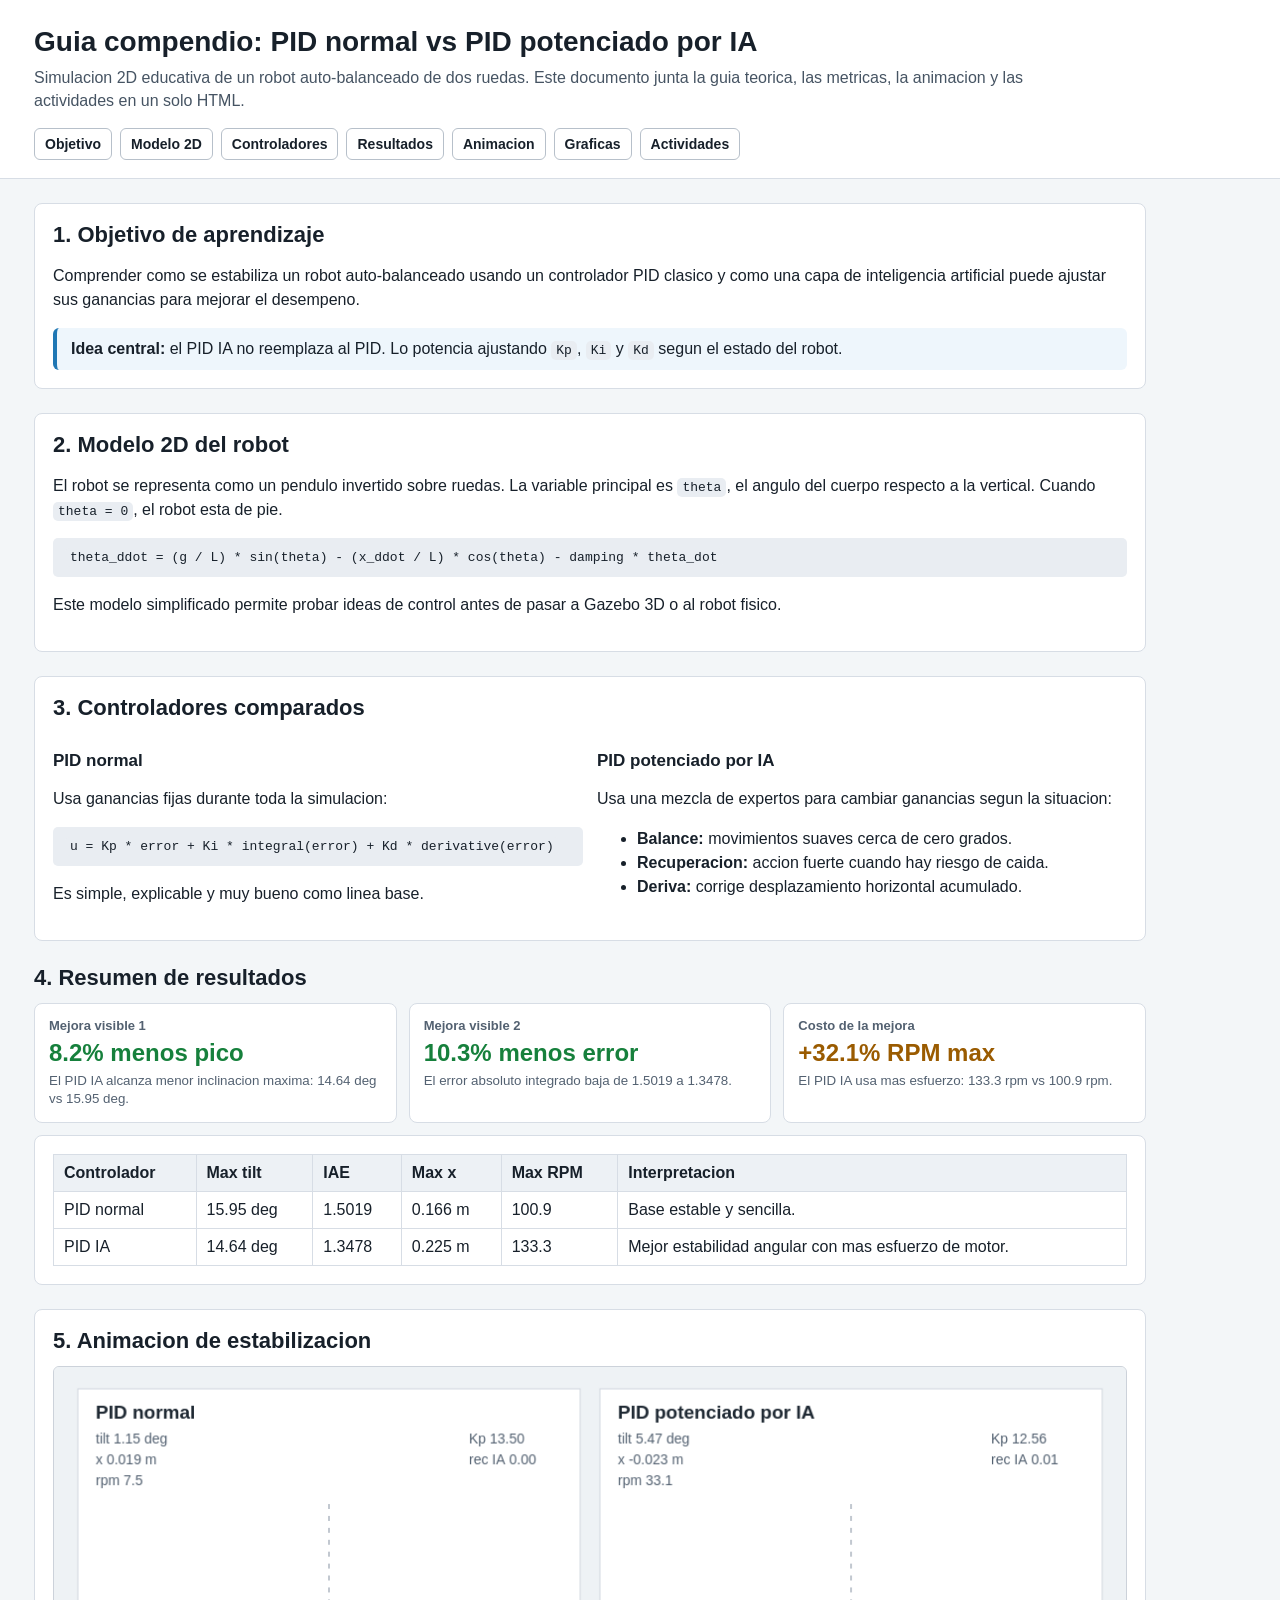
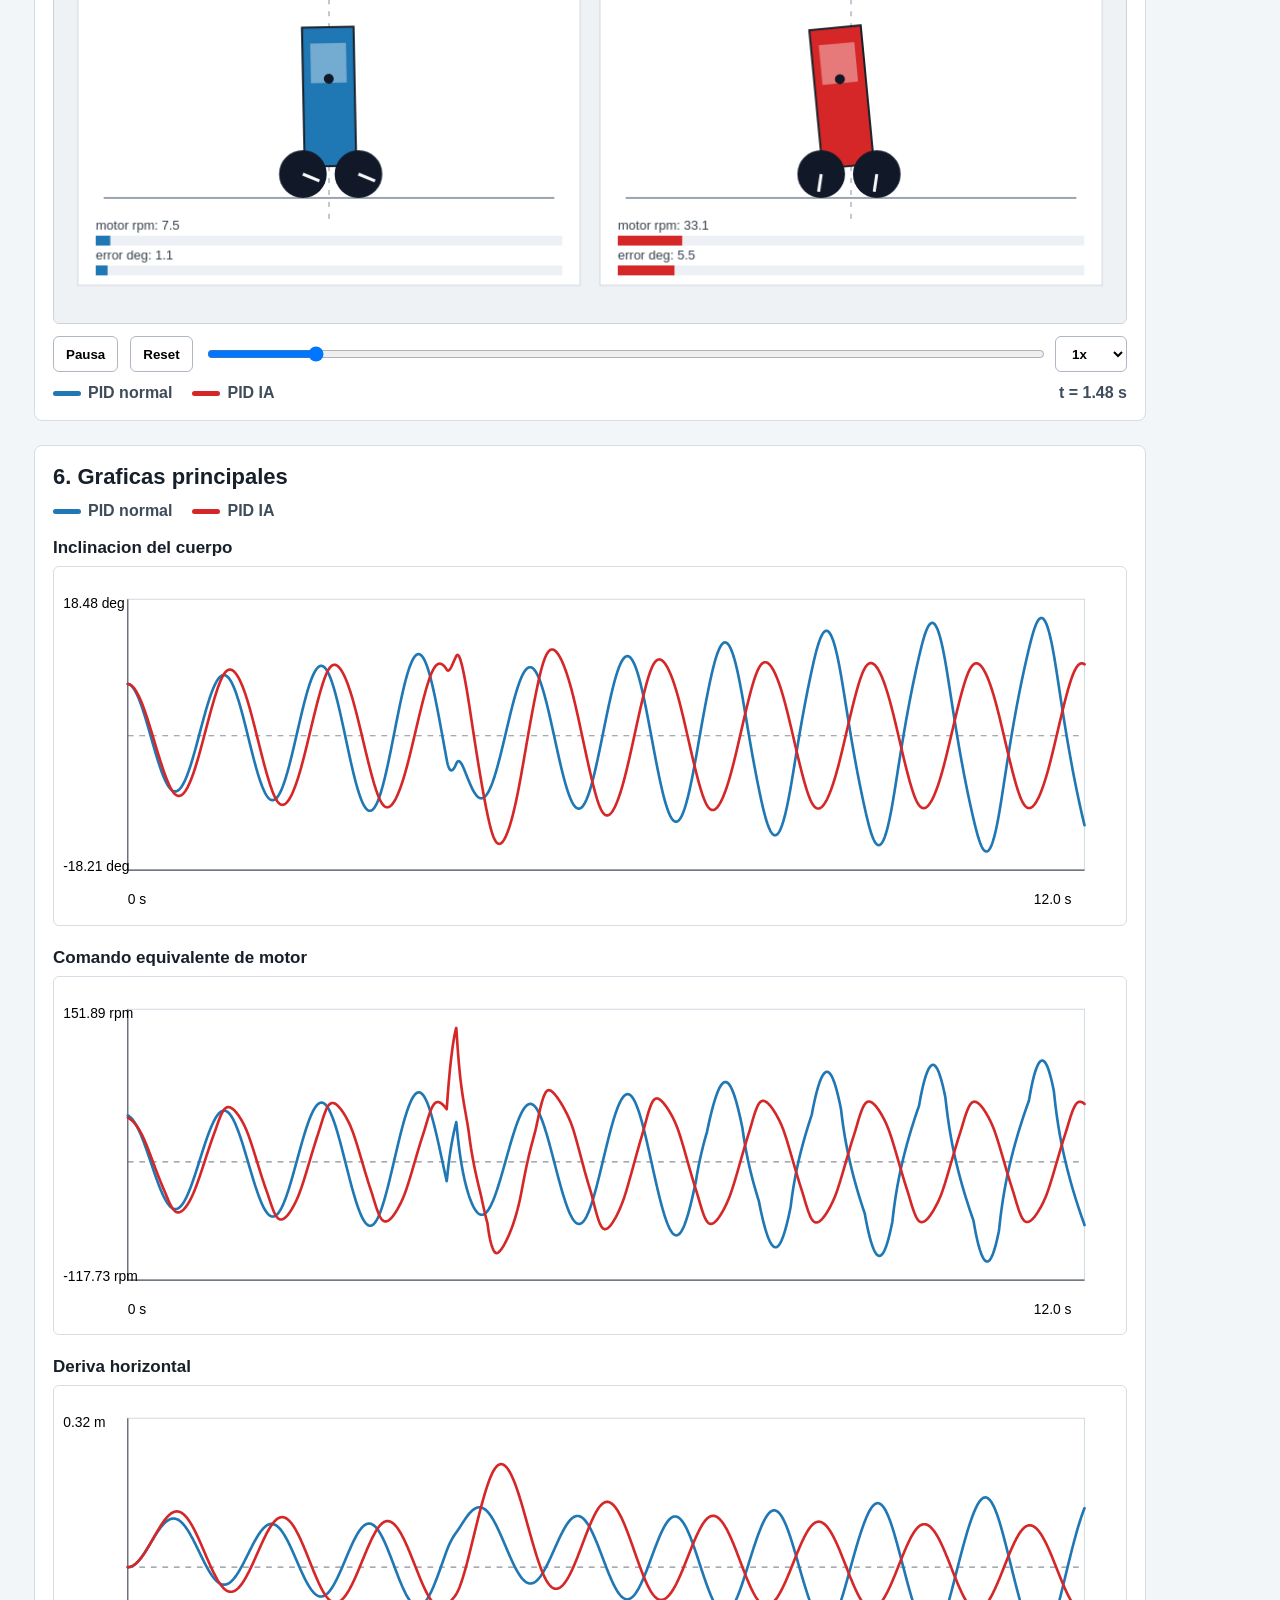
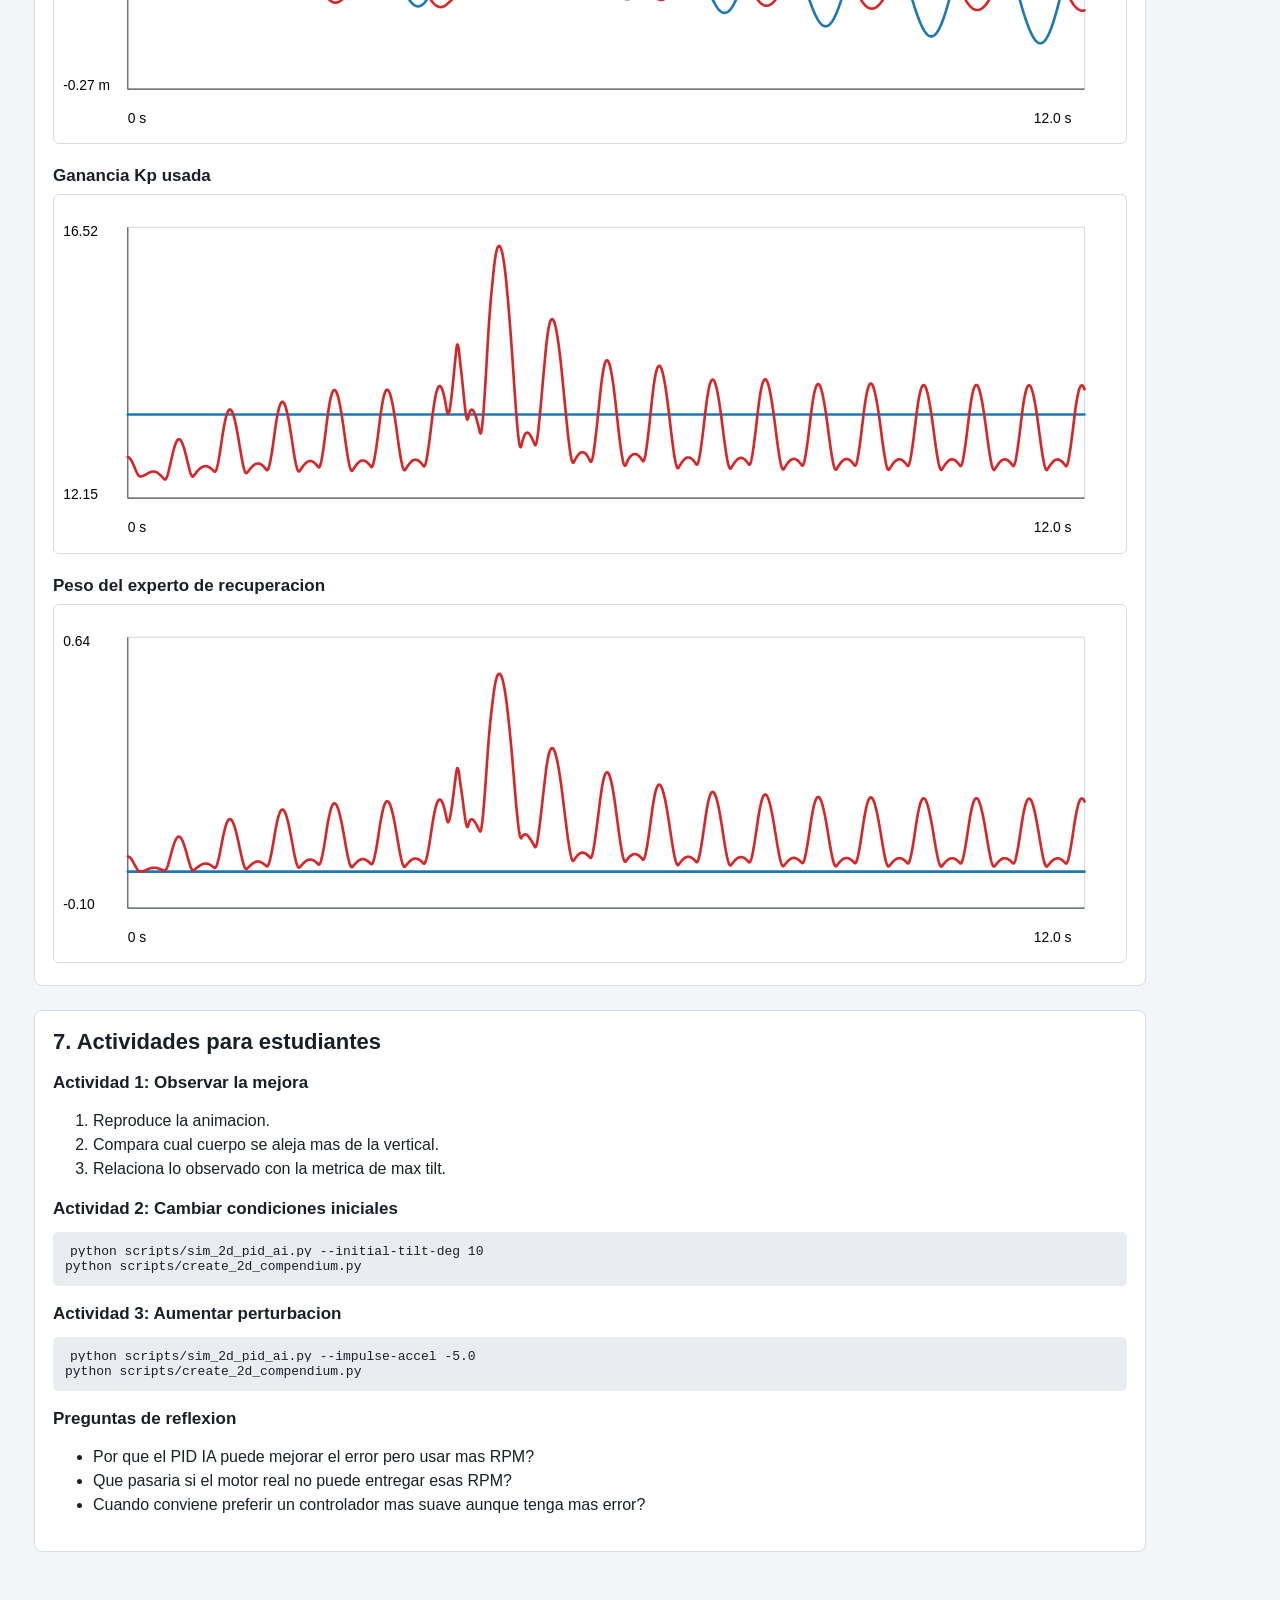
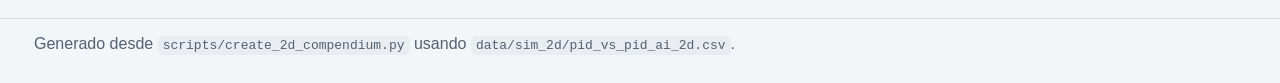
==== docs/guia_compendio_pid_ia_2d.html @ 60faf132 "Publish interactive materials through GitHub Pages" ====
<!doctype html>
<html lang="es">
<head>
  <meta charset="utf-8" />
  <meta name="viewport" content="width=device-width, initial-scale=1" />
  <title>Guia compendio PID vs PID IA - Robot auto-balanceado</title>
  <style>
:root { font-family: Arial, Helvetica, sans-serif; color-scheme: light; }
* { box-sizing: border-box; }
body { margin: 0; background: #f3f6f8; color: #17202a; }
header { background: #ffffff; border-bottom: 1px solid #d7dde5; padding: 26px 34px 18px; position: sticky; top: 0; z-index: 10; }
h1 { margin: 0 0 8px; font-size: 28px; letter-spacing: 0; }
header p { margin: 0; color: #465463; max-width: 1040px; line-height: 1.45; }
nav { display: flex; flex-wrap: wrap; gap: 8px; margin-top: 16px; }
nav a { color: #17202a; text-decoration: none; border: 1px solid #b7c0ca; background: #fff; padding: 7px 10px; border-radius: 6px; font-weight: 700; font-size: 14px; }
nav a:hover { background: #edf1f5; }
main { padding: 24px 34px 42px; max-width: 1180px; }
section { margin: 0 0 24px; }
.panel { background: #fff; border: 1px solid #d7dde5; border-radius: 8px; padding: 18px; }
h2 { margin: 0 0 12px; font-size: 22px; }
h3 { margin: 18px 0 8px; font-size: 17px; }
p, li { line-height: 1.5; }
.grid { display: grid; grid-template-columns: repeat(auto-fit, minmax(230px, 1fr)); gap: 12px; }
.metric { background: #fff; border: 1px solid #d7dde5; border-radius: 8px; padding: 14px; }
.metric strong { color: #536171; display: block; font-size: 13px; margin-bottom: 6px; }
.metric b { font-size: 24px; display: block; }
.metric small { color: #536171; display: block; margin-top: 5px; line-height: 1.35; }
.good b { color: #16803c; }
.tradeoff b { color: #9a5b00; }
canvas { width: 100%; height: auto; display: block; background: #eef2f5; border: 1px solid #ccd2da; border-radius: 6px; }
.controls { display: grid; grid-template-columns: auto auto minmax(220px, 1fr) auto; gap: 12px; align-items: center; margin-top: 12px; }
button, select { height: 36px; border: 1px solid #aeb7c2; background: #fff; border-radius: 6px; padding: 0 12px; font-weight: 700; cursor: pointer; }
button:hover, select:hover { background: #f0f3f6; }
input[type=range] { width: 100%; }
.legend { display: flex; gap: 20px; flex-wrap: wrap; margin: 12px 0 0; color: #3f4c5a; }
.legend span { display: inline-flex; align-items: center; gap: 7px; font-weight: 700; }
.swatch { width: 28px; height: 5px; border-radius: 3px; display: inline-block; }
.blue { background: #1f77b4; }
.red { background: #d62728; }
.readout { font-variant-numeric: tabular-nums; font-weight: 700; margin-left: auto; }
.table-wrap { overflow-x: auto; }
table { border-collapse: collapse; width: 100%; min-width: 680px; }
th, td { border: 1px solid #d7dde5; padding: 9px 10px; text-align: left; }
th { background: #edf1f5; }
code, pre { background: #e9edf2; border-radius: 5px; }
code { padding: 2px 5px; }
pre { padding: 12px; overflow-x: auto; }
.callout { border-left: 4px solid #1f77b4; background: #eef6fc; padding: 12px 14px; border-radius: 6px; }
.two-col { display: grid; grid-template-columns: repeat(auto-fit, minmax(280px, 1fr)); gap: 14px; }
.chart { margin-top: 12px; }
svg { width: 100%; height: auto; background: #fff; border: 1px solid #d7dde5; border-radius: 6px; }
footer { color: #536171; border-top: 1px solid #d7dde5; padding: 16px 34px 30px; }
</style>
</head>
<body>
<header>
  <h1>Guia compendio: PID normal vs PID potenciado por IA</h1>
  <p>Simulacion 2D educativa de un robot auto-balanceado de dos ruedas. Este documento junta la guia teorica, las metricas, la animacion y las actividades en un solo HTML.</p>
  <nav>
    <a href="#objetivo">Objetivo</a>
    <a href="#modelo">Modelo 2D</a>
    <a href="#control">Controladores</a>
    <a href="#resultados">Resultados</a>
    <a href="#animacion">Animacion</a>
    <a href="#graficas">Graficas</a>
    <a href="#actividades">Actividades</a>
  </nav>
</header>
<main>
  <section id="objetivo" class="panel">
    <h2>1. Objetivo de aprendizaje</h2>
    <p>Comprender como se estabiliza un robot auto-balanceado usando un controlador PID clasico y como una capa de inteligencia artificial puede ajustar sus ganancias para mejorar el desempeno.</p>
    <div class="callout"><strong>Idea central:</strong> el PID IA no reemplaza al PID. Lo potencia ajustando <code>Kp</code>, <code>Ki</code> y <code>Kd</code> segun el estado del robot.</div>
  </section>

  <section id="modelo" class="panel">
    <h2>2. Modelo 2D del robot</h2>
    <p>El robot se representa como un pendulo invertido sobre ruedas. La variable principal es <code>theta</code>, el angulo del cuerpo respecto a la vertical. Cuando <code>theta = 0</code>, el robot esta de pie.</p>
    <pre><code>theta_ddot = (g / L) * sin(theta) - (x_ddot / L) * cos(theta) - damping * theta_dot</code></pre>
    <p>Este modelo simplificado permite probar ideas de control antes de pasar a Gazebo 3D o al robot fisico.</p>
  </section>

  <section id="control" class="panel">
    <h2>3. Controladores comparados</h2>
    <div class="two-col">
      <article>
        <h3>PID normal</h3>
        <p>Usa ganancias fijas durante toda la simulacion:</p>
        <pre><code>u = Kp * error + Ki * integral(error) + Kd * derivative(error)</code></pre>
        <p>Es simple, explicable y muy bueno como linea base.</p>
      </article>
      <article>
        <h3>PID potenciado por IA</h3>
        <p>Usa una mezcla de expertos para cambiar ganancias segun la situacion:</p>
        <ul>
          <li><strong>Balance:</strong> movimientos suaves cerca de cero grados.</li>
          <li><strong>Recuperacion:</strong> accion fuerte cuando hay riesgo de caida.</li>
          <li><strong>Deriva:</strong> corrige desplazamiento horizontal acumulado.</li>
        </ul>
      </article>
    </div>
  </section>

  <section id="resultados">
    <h2>4. Resumen de resultados</h2>
    <div class="grid">
      <article class="metric good"><strong>Mejora visible 1</strong><b>8.2% menos pico</b><small>El PID IA alcanza menor inclinacion maxima: 14.64 deg vs 15.95 deg.</small></article>
      <article class="metric good"><strong>Mejora visible 2</strong><b>10.3% menos error</b><small>El error absoluto integrado baja de 1.5019 a 1.3478.</small></article>
      <article class="metric tradeoff"><strong>Costo de la mejora</strong><b>+32.1% RPM max</b><small>El PID IA usa mas esfuerzo: 133.3 rpm vs 100.9 rpm.</small></article>
    </div>
    <div class="panel" style="margin-top:12px;">
      <div class="table-wrap">
        <table>
          <thead><tr><th>Controlador</th><th>Max tilt</th><th>IAE</th><th>Max x</th><th>Max RPM</th><th>Interpretacion</th></tr></thead>
          <tbody>
            <tr><td>PID normal</td><td>15.95 deg</td><td>1.5019</td><td>0.166 m</td><td>100.9</td><td>Base estable y sencilla.</td></tr>
            <tr><td>PID IA</td><td>14.64 deg</td><td>1.3478</td><td>0.225 m</td><td>133.3</td><td>Mejor estabilidad angular con mas esfuerzo de motor.</td></tr>
          </tbody>
        </table>
      </div>
    </div>
  </section>

  <section id="animacion" class="panel">
    <h2>5. Animacion de estabilizacion</h2>
    <canvas id="canvas" width="1080" height="560"></canvas>
    <div class="controls">
      <button id="play" type="button">Pausa</button>
      <button id="reset" type="button">Reset</button>
      <input id="slider" type="range" min="0" max="0" value="0" />
      <select id="speed" aria-label="Velocidad"><option value="0.5">0.5x</option><option value="1" selected>1x</option><option value="2">2x</option><option value="4">4x</option></select>
    </div>
    <div class="legend"><span><i class="swatch blue"></i>PID normal</span><span><i class="swatch red"></i>PID IA</span><span class="readout" id="time">t = 0.00 s</span></div>
  </section>

  <section id="graficas" class="panel">
    <h2>6. Graficas principales</h2>
    <div class="legend"><span><i class="swatch blue"></i>PID normal</span><span><i class="swatch red"></i>PID IA</span></div>
    
<div class="chart">
  <h3>Inclinacion del cuerpo</h3>
  <svg viewBox="0 0 930 310" role="img" aria-label="Inclinacion del cuerpo">
    <rect x="64" y="28" width="830" height="235" fill="#ffffff" stroke="#d7dde5" />
    <line x1="64" y1="146.38" x2="894" y2="146.38" stroke="#8a8f98" stroke-dasharray="5 5" />
    <line x1="64" x2="894" y1="263" y2="263" stroke="#4b5563" />
    <line x1="64" x2="64" y1="28" y2="263" stroke="#4b5563" />
    <text x="64" y="292" font-size="12">0 s</text>
    <text x="850" y="292" font-size="12">12.0 s</text>
    <text x="8" y="36" font-size="12">18.48 deg</text>
    <text x="8" y="264" font-size="12">-18.21 deg</text>
    <polyline points="64.00,101.55 64.35,101.56 64.69,101.62 65.04,101.72 65.38,101.85 65.73,102.02 66.07,102.22 66.42,102.46 66.77,102.73 67.11,103.04 67.46,103.38 67.80,103.75 68.15,104.16 68.50,104.59 68.84,105.06 69.19,105.56 69.53,106.09 69.88,106.64 70.22,107.23 70.57,107.84 70.92,108.49 71.26,109.16 71.61,109.85 71.95,110.58 72.30,111.33 72.65,112.10 72.99,112.90 73.34,113.72 73.68,114.57 74.03,115.43 74.37,116.32 74.72,117.24 75.07,118.17 75.41,119.12 75.76,120.09 76.10,121.08 76.45,122.09 76.80,123.12 77.14,124.16 77.49,125.22 77.83,126.29 78.18,127.38 78.52,128.48 78.87,129.60 79.22,130.72 79.56,131.86 79.91,133.01 80.25,134.17 80.60,135.34 80.95,136.51 81.29,137.70 81.64,138.89 81.98,140.08 82.33,141.28 82.67,142.49 83.02,143.70 83.37,144.91 83.71,146.13 84.06,147.34 84.40,148.56 84.75,149.77 85.10,150.99 85.44,152.20 85.79,153.40 86.13,154.61 86.48,155.81 86.82,157.00 87.17,158.19 87.52,159.37 87.86,160.55 88.21,161.71 88.55,162.87 88.90,164.01 89.25,165.15 89.59,166.27 89.94,167.38 90.28,168.48 90.63,169.56 90.97,170.63 91.32,171.69 91.67,172.73 92.01,173.75 92.36,174.75 92.70,175.74 93.05,176.71 93.40,177.65 93.74,178.58 94.09,179.49 94.43,180.38 94.78,181.24 95.12,182.08 95.47,182.90 95.82,183.70 96.16,184.47 96.51,185.22 96.85,185.94 97.20,186.64 97.55,187.31 97.89,187.95 98.24,188.57 98.58,189.16 98.93,189.72 99.27,190.25 99.62,190.76 99.97,191.24 100.31,191.68 100.66,192.10 101.00,192.49 101.35,192.84 101.70,193.17 102.04,193.47 102.39,193.73 102.73,193.96 103.08,194.17 103.42,194.34 103.77,194.48 104.12,194.58 104.46,194.66 104.81,194.70 105.15,194.71 105.50,194.69 105.85,194.64 106.19,194.55 106.54,194.43 106.88,194.28 107.23,194.10 107.57,193.89 107.92,193.64 108.27,193.36 108.61,193.05 108.96,192.71 109.30,192.33 109.65,191.93 110.00,191.49 110.34,191.03 110.69,190.53 111.03,190.00 111.38,189.45 111.72,188.86 112.07,188.24 112.42,187.60 112.76,186.93 113.11,186.23 113.45,185.50 113.80,184.74 114.15,183.96 114.49,183.15 114.84,182.31 115.18,181.45 115.53,180.57 115.87,179.66 116.22,178.73 116.57,177.77 116.91,176.80 117.26,175.80 117.60,174.78 117.95,173.74 118.30,172.68 118.64,171.60 118.99,170.50 119.33,169.39 119.68,168.26 120.02,167.11 120.37,165.95 120.72,164.77 121.06,163.58 121.41,162.37 121.75,161.16 122.10,159.93 122.45,158.69 122.79,157.44 123.14,156.18 123.48,154.92 123.83,153.65 124.17,152.37 124.52,151.08 124.87,149.79 125.21,148.50 125.56,147.21 125.90,145.91 126.25,144.61 126.60,143.31 126.94,142.01 127.29,140.71 127.63,139.42 127.98,138.12 128.32,136.84 128.67,135.55 129.02,134.27 129.36,133.00 129.71,131.74 130.05,130.48 130.40,129.23 130.75,128.00 131.09,126.77 131.44,125.55 131.78,124.35 132.13,123.16 132.47,121.99 132.82,120.82 133.17,119.68 133.51,118.55 133.86,117.44 134.20,116.34 134.55,115.26 134.90,114.21 135.24,113.17 135.59,112.15 135.93,111.16 136.28,110.18 136.62,109.23 136.97,108.30 137.32,107.40 137.66,106.52 138.01,105.66 138.35,104.83 138.70,104.03 139.05,103.25 139.39,102.50 139.74,101.78 140.08,101.09 140.43,100.42 140.77,99.79 141.12,99.18 141.47,98.61 141.81,98.06 142.16,97.55 142.50,97.06 142.85,96.61 143.20,96.19 143.54,95.81 143.89,95.45 144.23,95.13 144.58,94.84 144.92,94.59 145.27,94.36 145.62,94.18 145.96,94.02 146.31,93.90 146.65,93.82 147.00,93.77 147.35,93.75 147.69,93.77 148.04,93.82 148.38,93.91 148.73,94.03 149.07,94.19 149.42,94.38 149.77,94.60 150.11,94.86 150.46,95.16 150.80,95.48 151.15,95.85 151.50,96.24 151.84,96.67 152.19,97.13 152.53,97.63 152.88,98.16 153.22,98.72 153.57,99.31 153.92,99.94 154.26,100.59 154.61,101.28 154.95,102.00 155.30,102.75 155.65,103.53 155.99,104.33 156.34,105.17 156.68,106.03 157.03,106.93 157.37,107.85 157.72,108.79 158.07,109.76 158.41,110.76 158.76,111.78 159.10,112.83 159.45,113.90 159.80,114.99 160.14,116.11 160.49,117.24 160.83,118.40 161.18,119.57 161.52,120.77 161.87,121.98 162.22,123.21 162.56,124.46 162.91,125.72 163.25,127.00 163.60,128.29 163.95,129.60 164.29,130.92 164.64,132.25 164.98,133.59 165.33,134.94 165.67,136.30 166.02,137.66 166.37,139.04 166.71,140.42 167.06,141.80 167.40,143.19 167.75,144.58 168.10,145.98 168.44,147.38 168.79,148.77 169.13,150.17 169.48,151.57 169.82,152.96 170.17,154.35 170.52,155.73 170.86,157.12 171.21,158.49 171.55,159.86 171.90,161.22 172.25,162.57 172.59,163.91 172.94,165.24 173.28,166.57 173.63,167.87 173.97,169.17 174.32,170.45 174.67,171.72 175.01,172.97 175.36,174.20 175.70,175.42 176.05,176.62 176.40,177.80 176.74,178.96 177.09,180.10 177.43,181.22 177.78,182.32 178.12,183.39 178.47,184.44 178.82,185.47 179.16,186.47 179.51,187.45 179.85,188.40 180.20,189.32 180.55,190.22 180.89,191.09 181.24,191.93 181.58,192.74 181.93,193.52 182.27,194.27 182.62,194.99 182.97,195.68 183.31,196.33 183.66,196.96 184.00,197.55 184.35,198.11 184.70,198.64 185.04,199.13 185.39,199.58 185.73,200.01 186.08,200.40 186.42,200.75 186.77,201.06 187.12,201.35 187.46,201.59 187.81,201.80 188.15,201.97 188.50,202.11 188.85,202.21 189.19,202.27 189.54,202.29 189.88,202.28 190.23,202.23 190.57,202.15 190.92,202.02 191.27,201.86 191.61,201.66 191.96,201.43 192.30,201.16 192.65,200.85 193.00,200.50 193.34,200.12 193.69,199.70 194.03,199.25 194.38,198.76 194.72,198.23 195.07,197.67 195.42,197.08 195.76,196.45 196.11,195.78 196.45,195.08 196.80,194.35 197.15,193.58 197.49,192.78 197.84,191.95 198.18,191.09 198.53,190.20 198.87,189.27 199.22,188.32 199.57,187.34 199.91,186.33 200.26,185.29 200.60,184.22 200.95,183.12 201.30,182.00 201.64,180.86 201.99,179.69 202.33,178.50 202.68,177.28 203.02,176.04 203.37,174.78 203.72,173.50 204.06,172.20 204.41,170.88 204.75,169.54 205.10,168.18 205.45,166.81 205.79,165.43 206.14,164.02 206.48,162.61 206.83,161.18 207.17,159.74 207.52,158.30 207.87,156.84 208.21,155.37 208.56,153.89 208.90,152.41 209.25,150.92 209.60,149.43 209.94,147.94 210.29,146.44 210.63,144.94 210.98,143.44 211.32,141.93 211.67,140.43 212.02,138.94 212.36,137.44 212.71,135.95 213.05,134.47 213.40,132.99 213.75,131.52 214.09,130.06 214.44,128.60 214.78,127.16 215.13,125.73 215.47,124.31 215.82,122.90 216.17,121.51 216.51,120.13 216.86,118.76 217.20,117.42 217.55,116.09 217.90,114.78 218.24,113.49 218.59,112.22 218.93,110.97 219.28,109.74 219.62,108.54 219.97,107.36 220.32,106.20 220.66,105.07 221.01,103.96 221.35,102.88 221.70,101.83 222.05,100.80 222.39,99.81 222.74,98.84 223.08,97.90 223.43,97.00 223.77,96.12 224.12,95.28 224.47,94.47 224.81,93.69 225.16,92.95 225.50,92.24 225.85,91.56 226.20,90.92 226.54,90.32 226.89,89.75 227.23,89.22 227.58,88.72 227.92,88.26 228.27,87.84 228.62,87.46 228.96,87.11 229.31,86.81 229.65,86.54 230.00,86.31 230.35,86.12 230.69,85.97 231.04,85.86 231.38,85.79 231.73,85.76 232.07,85.77 232.42,85.82 232.77,85.91 233.11,86.04 233.46,86.21 233.80,86.41 234.15,86.66 234.50,86.95 234.84,87.28 235.19,87.65 235.53,88.06 235.88,88.50 236.22,88.99 236.57,89.51 236.92,90.08 237.26,90.68 237.61,91.32 237.95,91.99 238.30,92.71 238.65,93.46 238.99,94.25 239.34,95.07 239.68,95.93 240.03,96.82 240.37,97.74 240.72,98.71 241.07,99.70 241.41,100.72 241.76,101.78 242.10,102.87 242.45,103.99 242.80,105.14 243.14,106.32 243.49,107.52 243.83,108.76 244.18,110.02 244.52,111.30 244.87,112.62 245.22,113.95 245.56,115.31 245.91,116.69 246.25,118.09 246.60,119.52 246.95,120.96 247.29,122.42 247.64,123.90 247.98,125.39 248.33,126.91 248.67,128.43 249.02,129.97 249.37,131.52 249.71,133.09 250.06,134.66 250.40,136.25 250.75,137.84 251.10,139.44 251.44,141.04 251.79,142.65 252.13,144.27 252.48,145.89 252.82,147.51 253.17,149.13 253.52,150.75 253.86,152.37 254.21,153.98 254.55,155.60 254.90,157.20 255.25,158.81 255.59,160.40 255.94,161.99 256.28,163.57 256.63,165.14 256.97,166.70 257.32,168.25 257.67,169.78 258.01,171.30 258.36,172.81 258.70,174.30 259.05,175.77 259.40,177.22 259.74,178.66 260.09,180.07 260.43,181.47 260.78,182.84 261.12,184.19 261.47,185.52 261.82,186.82 262.16,188.10 262.51,189.35 262.85,190.57 263.20,191.77 263.55,192.94 263.89,194.07 264.24,195.18 264.58,196.26 264.93,197.31 265.27,198.32 265.62,199.30 265.97,200.25 266.31,201.16 266.66,202.04 267.00,202.88 267.35,203.69 267.70,204.45 268.04,205.19 268.39,205.88 268.73,206.54 269.08,207.15 269.42,207.73 269.77,208.27 270.12,208.77 270.46,209.23 270.81,209.64 271.15,210.02 271.50,210.35 271.85,210.65 272.19,210.90 272.54,211.10 272.88,211.27 273.23,211.39 273.57,211.47 273.92,211.51 274.27,211.50 274.61,211.45 274.96,211.36 275.30,211.23 275.65,211.05 276.00,210.82 276.34,210.56 276.69,210.25 277.03,209.90 277.38,209.50 277.72,209.07 278.07,208.59 278.42,208.07 278.76,207.50 279.11,206.90 279.45,206.25 279.80,205.56 280.15,204.83 280.49,204.07 280.84,203.26 281.18,202.41 281.53,201.52 281.87,200.60 282.22,199.64 282.57,198.64 282.91,197.60 283.26,196.53 283.60,195.42 283.95,194.28 284.30,193.10 284.64,191.90 284.99,190.65 285.33,189.38 285.68,188.08 286.02,186.75 286.37,185.38 286.72,183.99 287.06,182.58 287.41,181.13 287.75,179.67 288.10,178.17 288.45,176.66 288.79,175.12 289.14,173.56 289.48,171.98 289.83,170.38 290.17,168.76 290.52,167.13 290.87,165.48 291.21,163.81 291.56,162.13 291.90,160.44 292.25,158.74 292.60,157.03 292.94,155.30 293.29,153.57 293.63,151.84 293.98,150.09 294.32,148.35 294.67,146.60 295.02,144.85 295.36,143.09 295.71,141.34 296.05,139.59 296.40,137.84 296.75,136.09 297.09,134.35 297.44,132.62 297.78,130.89 298.13,129.17 298.47,127.47 298.82,125.77 299.17,124.08 299.51,122.41 299.86,120.75 300.20,119.10 300.55,117.48 300.90,115.86 301.24,114.27 301.59,112.70 301.93,111.15 302.28,109.62 302.62,108.11 302.97,106.62 303.32,105.16 303.66,103.73 304.01,102.32 304.35,100.94 304.70,99.58 305.05,98.26 305.39,96.96 305.74,95.70 306.08,94.47 306.43,93.27 306.77,92.10 307.12,90.97 307.47,89.88 307.81,88.82 308.16,87.79 308.50,86.80 308.85,85.85 309.20,84.94 309.54,84.07 309.89,83.24 310.23,82.44 310.58,81.69 310.92,80.98 311.27,80.31 311.62,79.69 311.96,79.11 312.31,78.57 312.65,78.07 313.00,77.62 313.35,77.21 313.69,76.85 314.04,76.53 314.38,76.26 314.73,76.03 315.07,75.86 315.42,75.72 315.77,75.64 316.11,75.59 316.46,75.60 316.80,75.65 317.15,75.75 317.50,75.90 317.84,76.10 318.19,76.34 318.53,76.63 318.88,76.96 319.22,77.34 319.57,77.77 319.92,78.24 320.26,78.76 320.61,79.33 320.95,79.94 321.30,80.60 321.65,81.30 321.99,82.05 322.34,82.84 322.68,83.67 323.03,84.55 323.37,85.47 323.72,86.43 324.07,87.44 324.41,88.48 324.76,89.57 325.10,90.70 325.45,91.86 325.80,93.06 326.14,94.31 326.49,95.58 326.83,96.90 327.18,98.25 327.52,99.63 327.87,101.05 328.22,102.50 328.56,103.98 328.91,105.49 329.25,107.03 329.60,108.60 329.95,110.20 330.29,111.82 330.64,113.47 330.98,115.14 331.33,116.84 331.67,118.56 332.02,120.30 332.37,122.05 332.71,123.83 333.06,125.63 333.40,127.44 333.75,129.26 334.10,131.10 334.44,132.95 334.79,134.82 335.13,136.69 335.48,138.57 335.82,140.46 336.17,142.36 336.52,144.26 336.86,146.16 337.21,148.06 337.55,149.97 337.90,151.88 338.25,153.78 338.59,155.68 338.94,157.58 339.28,159.47 339.63,161.35 339.97,163.23 340.32,165.09 340.67,166.95 341.01,168.72 341.36,170.27 341.70,171.61 342.05,172.76 342.40,173.72 342.74,174.53 343.09,175.17 343.43,175.68 343.78,176.05 344.12,176.30 344.47,176.43 344.82,176.46 345.16,176.38 345.51,176.22 345.85,175.97 346.20,175.63 346.55,175.23 346.89,174.75 347.24,174.21 347.58,173.61 347.93,172.96 348.27,172.25 348.62,171.50 348.97,170.70 349.31,169.93 349.66,169.33 350.00,168.90 350.35,168.60 350.70,168.44 351.04,168.40 351.39,168.47 351.73,168.65 352.08,168.91 352.42,169.25 352.77,169.67 353.12,170.15 353.46,170.70 353.81,171.29 354.15,171.94 354.50,172.62 354.85,173.35 355.19,174.10 355.54,174.88 355.88,175.69 356.23,176.52 356.57,177.36 356.92,178.21 357.27,179.07 357.61,179.94 357.96,180.81 358.30,181.69 358.65,182.56 359.00,183.43 359.34,184.29 359.69,185.14 360.03,185.99 360.38,186.82 360.72,187.64 361.07,188.45 361.42,189.23 361.76,190.00 362.11,190.76 362.45,191.49 362.80,192.20 363.15,192.88 363.49,193.55 363.84,194.18 364.18,194.80 364.53,195.38 364.87,195.94 365.22,196.47 365.57,196.97 365.91,197.45 366.26,197.89 366.60,198.30 366.95,198.68 367.30,199.03 367.64,199.35 367.99,199.63 368.33,199.88 368.68,200.10 369.02,200.28 369.37,200.43 369.72,200.54 370.06,200.62 370.41,200.66 370.75,200.67 371.10,200.65 371.45,200.59 371.79,200.49 372.14,200.36 372.48,200.19 372.83,199.99 373.17,199.75 373.52,199.47 373.87,199.16 374.21,198.82 374.56,198.44 374.90,198.02 375.25,197.57 375.60,197.08 375.94,196.56 376.29,196.01 376.63,195.42 376.98,194.80 377.32,194.15 377.67,193.46 378.02,192.74 378.36,191.99 378.71,191.20 379.05,190.39 379.40,189.54 379.75,188.67 380.09,187.76 380.44,186.83 380.78,185.86 381.13,184.87 381.47,183.86 381.82,182.81 382.17,181.74 382.51,180.65 382.86,179.53 383.20,178.38 383.55,177.21 383.90,176.03 384.24,174.81 384.59,173.58 384.93,172.33 385.28,171.06 385.62,169.77 385.97,168.47 386.32,167.14 386.66,165.80 387.01,164.45 387.35,163.08 387.70,161.70 388.05,160.31 388.39,158.91 388.74,157.49 389.08,156.07 389.43,154.64 389.77,153.20 390.12,151.75 390.47,150.30 390.81,148.85 391.16,147.39 391.50,145.93 391.85,144.46 392.20,143.00 392.54,141.54 392.89,140.07 393.23,138.61 393.58,137.16 393.92,135.71 394.27,134.26 394.62,132.82 394.96,131.39 395.31,129.96 395.65,128.54 396.00,127.14 396.35,125.74 396.69,124.36 397.04,122.99 397.38,121.63 397.73,120.29 398.07,118.96 398.42,117.65 398.77,116.36 399.11,115.08 399.46,113.83 399.80,112.59 400.15,111.38 400.50,110.18 400.84,109.01 401.19,107.86 401.53,106.74 401.88,105.63 402.22,104.56 402.57,103.51 402.92,102.49 403.26,101.49 403.61,100.52 403.95,99.58 404.30,98.67 404.65,97.79 404.99,96.94 405.34,96.13 405.68,95.34 406.03,94.59 406.37,93.86 406.72,93.18 407.07,92.52 407.41,91.90 407.76,91.32 408.10,90.77 408.45,90.25 408.80,89.77 409.14,89.33 409.49,88.93 409.83,88.56 410.18,88.23 410.52,87.93 410.87,87.68 411.22,87.46 411.56,87.28 411.91,87.14 412.25,87.03 412.60,86.97 412.95,86.94 413.29,86.96 413.64,87.01 413.98,87.10 414.33,87.23 414.67,87.40 415.02,87.61 415.37,87.86 415.71,88.15 416.06,88.47 416.40,88.84 416.75,89.24 417.10,89.68 417.44,90.16 417.79,90.67 418.13,91.23 418.48,91.82 418.82,92.45 419.17,93.11 419.52,93.81 419.86,94.55 420.21,95.32 420.55,96.13 420.90,96.97 421.25,97.84 421.59,98.75 421.94,99.69 422.28,100.66 422.63,101.67 422.97,102.70 423.32,103.77 423.67,104.86 424.01,105.99 424.36,107.14 424.70,108.32 425.05,109.52 425.40,110.75 425.74,112.01 426.09,113.29 426.43,114.60 426.78,115.93 427.12,117.27 427.47,118.64 427.82,120.03 428.16,121.44 428.51,122.87 428.85,124.31 429.20,125.77 429.55,127.25 429.89,128.74 430.24,130.24 430.58,131.76 430.93,133.28 431.27,134.82 431.62,136.36 431.97,137.92 432.31,139.48 432.66,141.04 433.00,142.62 433.35,144.19 433.70,145.77 434.04,147.35 434.39,148.93 434.73,150.51 435.08,152.09 435.42,153.66 435.77,155.24 436.12,156.81 436.46,158.37 436.81,159.92 437.15,161.47 437.50,163.01 437.85,164.54 438.19,166.06 438.54,167.57 438.88,169.06 439.23,170.55 439.57,172.01 439.92,173.46 440.27,174.90 440.61,176.31 440.96,177.71 441.30,179.09 441.65,180.45 442.00,181.78 442.34,183.10 442.69,184.39 443.03,185.66 443.38,186.90 443.72,188.12 444.07,189.31 444.42,190.48 444.76,191.61 445.11,192.72 445.45,193.80 445.80,194.85 446.15,195.86 446.49,196.85 446.84,197.80 447.18,198.72 447.53,199.61 447.87,200.46 448.22,201.28 448.57,202.06 448.91,202.81 449.26,203.52 449.60,204.19 449.95,204.83 450.30,205.43 450.64,205.99 450.99,206.51 451.33,206.99 451.68,207.43 452.02,207.84 452.37,208.20 452.72,208.52 453.06,208.80 453.41,209.04 453.75,209.24 454.10,209.40 454.45,209.52 454.79,209.59 455.14,209.62 455.48,209.62 455.83,209.56 456.17,209.47 456.52,209.33 456.87,209.16 457.21,208.94 457.56,208.67 457.90,208.37 458.25,208.02 458.60,207.64 458.94,207.21 459.29,206.74 459.63,206.22 459.98,205.67 460.32,205.08 460.67,204.45 461.02,203.77 461.36,203.06 461.71,202.31 462.05,201.52 462.40,200.69 462.75,199.82 463.09,198.92 463.44,197.98 463.78,197.01 464.13,195.99 464.47,194.95 464.82,193.87 465.17,192.75 465.51,191.61 465.86,190.43 466.20,189.22 466.55,187.98 466.90,186.70 467.24,185.41 467.59,184.08 467.93,182.72 468.28,181.34 468.62,179.93 468.97,178.50 469.32,177.05 469.66,175.57 470.01,174.07 470.35,172.55 470.70,171.01 471.05,169.46 471.39,167.88 471.74,166.29 472.08,164.68 472.43,163.06 472.77,161.43 473.12,159.78 473.47,158.12 473.81,156.45 474.16,154.78 474.50,153.09 474.85,151.40 475.20,149.71 475.54,148.01 475.89,146.30 476.23,144.60 476.58,142.89 476.92,141.19 477.27,139.48 477.62,137.78 477.96,136.08 478.31,134.39 478.65,132.70 479.00,131.02 479.35,129.35 479.69,127.69 480.04,126.04 480.38,124.39 480.73,122.77 481.07,121.15 481.42,119.55 481.77,117.97 482.11,116.40 482.46,114.86 482.80,113.33 483.15,111.82 483.50,110.33 483.84,108.86 484.19,107.42 484.53,106.00 484.88,104.60 485.22,103.23 485.57,101.89 485.92,100.58 486.26,99.29 486.61,98.03 486.95,96.81 487.30,95.61 487.65,94.45 487.99,93.31 488.34,92.21 488.68,91.15 489.03,90.12 489.37,89.13 489.72,88.17 490.07,87.25 490.41,86.36 490.76,85.52 491.10,84.71 491.45,83.94 491.80,83.21 492.14,82.52 492.49,81.88 492.83,81.27 493.18,80.71 493.52,80.18 493.87,79.71 494.22,79.27 494.56,78.88 494.91,78.53 495.25,78.22 495.60,77.96 495.95,77.75 496.29,77.58 496.64,77.45 496.98,77.37 497.33,77.33 497.67,77.34 498.02,77.40 498.37,77.50 498.71,77.65 499.06,77.84 499.40,78.08 499.75,78.36 500.10,78.69 500.44,79.06 500.79,79.48 501.13,79.95 501.48,80.46 501.82,81.01 502.17,81.61 502.52,82.25 502.86,82.94 503.21,83.67 503.55,84.44 503.90,85.26 504.25,86.11 504.59,87.01 504.94,87.95 505.28,88.93 505.63,89.95 505.97,91.01 506.32,92.11 506.67,93.24 507.01,94.42 507.36,95.63 507.70,96.87 508.05,98.15 508.40,99.47 508.74,100.81 509.09,102.19 509.43,103.60 509.78,105.05 510.12,106.52 510.47,108.02 510.82,109.55 511.16,111.10 511.51,112.68 511.85,114.29 512.20,115.91 512.55,117.57 512.89,119.24 513.24,120.93 513.58,122.64 513.93,124.37 514.27,126.12 514.62,127.88 514.97,129.65 515.31,131.44 515.66,133.25 516.00,135.06 516.35,136.88 516.70,138.71 517.04,140.55 517.39,142.39 517.73,144.23 518.08,146.09 518.42,147.94 518.77,149.79 519.12,151.64 519.46,153.50 519.81,155.34 520.15,157.19 520.50,159.03 520.85,160.86 521.19,162.68 521.54,164.50 521.88,166.30 522.23,168.10 522.57,169.88 522.92,171.65 523.27,173.40 523.61,175.14 523.96,176.85 524.30,178.55 524.65,180.24 525.00,181.90 525.34,183.53 525.69,185.15 526.03,186.74 526.38,188.31 526.72,189.85 527.07,191.36 527.42,192.85 527.76,194.31 528.11,195.73 528.45,197.13 528.80,198.49 529.15,199.83 529.49,201.12 529.84,202.39 530.18,203.62 530.53,204.81 530.87,205.96 531.22,207.08 531.57,208.16 531.91,209.20 532.26,210.20 532.60,211.16 532.95,212.08 533.30,212.95 533.64,213.79 533.99,214.58 534.33,215.32 534.68,216.03 535.02,216.68 535.37,217.29 535.72,217.86 536.06,218.38 536.41,218.85 536.75,219.28 537.10,219.66 537.45,219.99 537.79,220.27 538.14,220.50 538.48,220.69 538.83,220.82 539.17,220.91 539.52,220.95 539.87,220.94 540.21,220.88 540.56,220.77 540.90,220.61 541.25,220.40 541.60,220.14 541.94,219.83 542.29,219.47 542.63,219.06 542.98,218.60 543.32,218.09 543.67,217.54 544.02,216.93 544.36,216.28 544.71,215.58 545.05,214.83 545.40,214.04 545.75,213.19 546.09,212.31 546.44,211.37 546.78,210.39 547.13,209.37 547.47,208.30 547.82,207.19 548.17,206.03 548.51,204.84 548.86,203.60 549.20,202.32 549.55,201.00 549.90,199.64 550.24,198.24 550.59,196.81 550.93,195.34 551.28,193.84 551.62,192.30 551.97,190.72 552.32,189.12 552.66,187.48 553.01,185.82 553.35,184.12 553.70,182.40 554.05,180.64 554.39,178.87 554.74,177.07 555.08,175.24 555.43,173.40 555.77,171.53 556.12,169.65 556.47,167.74 556.81,165.82 557.16,163.88 557.50,161.93 557.85,159.97 558.20,158.00 558.54,156.03 558.89,154.05 559.23,152.08 559.58,150.10 559.92,148.13 560.27,146.16 560.62,144.19 560.96,142.24 561.31,140.29 561.65,138.34 562.00,136.41 562.35,134.49 562.69,132.58 563.04,130.67 563.38,128.78 563.73,126.91 564.07,125.04 564.42,123.19 564.77,121.35 565.11,119.52 565.46,117.70 565.80,115.90 566.15,114.12 566.50,112.34 566.84,110.58 567.19,108.84 567.53,107.11 567.88,105.39 568.22,103.70 568.57,102.03 568.92,100.38 569.26,98.76 569.61,97.16 569.95,95.59 570.30,94.05 570.65,92.53 570.99,91.05 571.34,89.60 571.68,88.18 572.03,86.80 572.37,85.45 572.72,84.14 573.07,82.86 573.41,81.62 573.76,80.43 574.10,79.27 574.45,78.15 574.80,77.08 575.14,76.05 575.49,75.06 575.83,74.12 576.18,73.22 576.52,72.37 576.87,71.56 577.22,70.80 577.56,70.09 577.91,69.43 578.25,68.82 578.60,68.25 578.95,67.74 579.29,67.28 579.64,66.86 579.98,66.50 580.33,66.19 580.67,65.94 581.02,65.73 581.37,65.58 581.71,65.48 582.06,65.43 582.40,65.44 582.75,65.50 583.10,65.62 583.44,65.79 583.79,66.01 584.13,66.28 584.48,66.61 584.82,67.00 585.17,67.43 585.52,67.92 585.86,68.46 586.21,69.06 586.55,69.71 586.90,70.41 587.25,71.16 587.59,71.97 587.94,72.83 588.28,73.73 588.63,74.69 588.97,75.70 589.32,76.75 589.67,77.86 590.01,79.01 590.36,80.22 590.70,81.46 591.05,82.76 591.40,84.10 591.74,85.48 592.09,86.91 592.43,88.38 592.78,89.89 593.12,91.44 593.47,93.03 593.82,94.66 594.16,96.33 594.51,98.03 594.85,99.77 595.20,101.55 595.55,103.35 595.89,105.19 596.24,107.06 596.58,108.96 596.93,110.89 597.27,112.84 597.62,114.82 597.97,116.82 598.31,118.84 598.66,120.88 599.00,122.93 599.35,124.98 599.70,127.04 600.04,129.11 600.39,131.18 600.73,133.24 601.08,135.30 601.42,137.36 601.77,139.42 602.12,141.47 602.46,143.51 602.81,145.54 603.15,147.56 603.50,149.57 603.85,151.58 604.19,153.57 604.54,155.54 604.88,157.51 605.23,159.46 605.57,161.40 605.92,163.33 606.27,165.24 606.61,167.14 606.96,169.03 607.30,170.90 607.65,172.76 608.00,174.60 608.34,176.43 608.69,178.24 609.03,180.04 609.38,181.83 609.72,183.60 610.07,185.36 610.42,187.10 610.76,188.83 611.11,190.54 611.45,192.24 611.80,193.93 612.15,195.60 612.49,197.25 612.84,198.89 613.18,200.51 613.53,202.10 613.87,203.66 614.22,205.20 614.57,206.72 614.91,208.20 615.26,209.65 615.60,211.06 615.95,212.44 616.30,213.79 616.64,215.10 616.99,216.37 617.33,217.60 617.68,218.79 618.02,219.93 618.37,221.03 618.72,222.09 619.06,223.11 619.41,224.07 619.75,224.99 620.10,225.87 620.45,226.69 620.79,227.46 621.14,228.18 621.48,228.86 621.83,229.48 622.17,230.04 622.52,230.56 622.87,231.02 623.21,231.43 623.56,231.78 623.90,232.07 624.25,232.32 624.60,232.50 624.94,232.63 625.29,232.71 625.63,232.72 625.98,232.68 626.32,232.59 626.67,232.43 627.02,232.22 627.36,231.95 627.71,231.63 628.05,231.24 628.40,230.80 628.75,230.31 629.09,229.75 629.44,229.14 629.78,228.47 630.13,227.75 630.47,226.97 630.82,226.13 631.17,225.24 631.51,224.29 631.86,223.29 632.20,222.24 632.55,221.13 632.90,219.97 633.24,218.76 633.59,217.49 633.93,216.18 634.28,214.81 634.62,213.40 634.97,211.94 635.32,210.43 635.66,208.87 636.01,207.27 636.35,205.63 636.70,203.94 637.05,202.21 637.39,200.44 637.74,198.63 638.08,196.78 638.43,194.89 638.77,192.97 639.12,191.01 639.47,189.02 639.81,187.00 640.16,184.96 640.50,182.89 640.85,180.81 641.20,178.72 641.54,176.62 641.89,174.51 642.23,172.39 642.58,170.28 642.92,168.16 643.27,166.05 643.62,163.94 643.96,161.83 644.31,159.73 644.65,157.64 645.00,155.56 645.35,153.49 645.69,151.42 646.04,149.37 646.38,147.33 646.73,145.30 647.07,143.28 647.42,141.28 647.77,139.29 648.11,137.31 648.46,135.35 648.80,133.40 649.15,131.47 649.50,129.55 649.84,127.64 650.19,125.75 650.53,123.88 650.88,122.01 651.22,120.17 651.57,118.34 651.92,116.52 652.26,114.72 652.61,112.93 652.95,111.16 653.30,109.40 653.65,107.65 653.99,105.93 654.34,104.21 654.68,102.51 655.03,100.82 655.37,99.15 655.72,97.49 656.07,95.85 656.41,94.21 656.76,92.60 657.10,90.99 657.45,89.40 657.80,87.82 658.14,86.26 658.49,84.71 658.83,83.19 659.18,81.69 659.52,80.21 659.87,78.76 660.22,77.34 660.56,75.95 660.91,74.59 661.25,73.27 661.60,71.98 661.95,70.74 662.29,69.53 662.64,68.36 662.98,67.24 663.33,66.16 663.67,65.13 664.02,64.14 664.37,63.20 664.71,62.31 665.06,61.47 665.40,60.68 665.75,59.94 666.10,59.25 666.44,58.62 666.79,58.04 667.13,57.51 667.48,57.04 667.82,56.63 668.17,56.27 668.52,55.97 668.86,55.73 669.21,55.54 669.55,55.42 669.90,55.35 670.25,55.34 670.59,55.39 670.94,55.51 671.28,55.68 671.63,55.91 671.97,56.20 672.32,56.55 672.67,56.96 673.01,57.43 673.36,57.96 673.70,58.56 674.05,59.21 674.40,59.92 674.74,60.69 675.09,61.52 675.43,62.40 675.78,63.35 676.12,64.35 676.47,65.42 676.82,66.53 677.16,67.71 677.51,68.94 677.85,70.22 678.20,71.56 678.55,72.95 678.89,74.40 679.24,75.90 679.58,77.44 679.93,79.04 680.27,80.69 680.62,82.38 680.97,84.12 681.31,85.91 681.66,87.74 682.00,89.62 682.35,91.53 682.70,93.49 683.04,95.49 683.39,97.52 683.73,99.58 684.08,101.68 684.42,103.79 684.77,105.92 685.12,108.06 685.46,110.22 685.81,112.38 686.15,114.55 686.50,116.72 686.85,118.89 687.19,121.06 687.54,123.23 687.88,125.39 688.23,127.55 688.57,129.70 688.92,131.84 689.27,133.97 689.61,136.09 689.96,138.20 690.30,140.30 690.65,142.39 691.00,144.46 691.34,146.52 691.69,148.57 692.03,150.61 692.38,152.63 692.72,154.63 693.07,156.62 693.42,158.60 693.76,160.56 694.11,162.50 694.45,164.43 694.80,166.35 695.15,168.25 695.49,170.13 695.84,172.00 696.18,173.86 696.53,175.70 696.87,177.52 697.22,179.33 697.57,181.13 697.91,182.91 698.26,184.67 698.60,186.42 698.95,188.16 699.30,189.88 699.64,191.58 699.99,193.28 700.33,194.95 700.68,196.62 701.02,198.27 701.37,199.91 701.72,201.53 702.06,203.14 702.41,204.74 702.75,206.32 703.10,207.89 703.45,209.45 703.79,210.99 704.14,212.52 704.48,214.03 704.83,215.53 705.17,216.99 705.52,218.44 705.87,219.85 706.21,221.23 706.56,222.58 706.90,223.90 707.25,225.18 707.60,226.42 707.94,227.62 708.29,228.78 708.63,229.90 708.98,230.97 709.32,231.99 709.67,232.97 710.02,233.89 710.36,234.77 710.71,235.60 711.05,236.37 711.40,237.09 711.75,237.75 712.09,238.37 712.44,238.92 712.78,239.42 713.13,239.86 713.47,240.24 713.82,240.56 714.17,240.83 714.51,241.03 714.86,241.17 715.20,241.25 715.55,241.27 715.90,241.23 716.24,241.13 716.59,240.97 716.93,240.74 717.28,240.45 717.62,240.10 717.97,239.68 718.32,239.20 718.66,238.66 719.01,238.06 719.35,237.39 719.70,236.67 720.05,235.88 720.39,235.02 720.74,234.11 721.08,233.14 721.43,232.10 721.77,231.01 722.12,229.85 722.47,228.64 722.81,227.37 723.16,226.04 723.50,224.65 723.85,223.21 724.20,221.71 724.54,220.16 724.89,218.56 725.23,216.90 725.58,215.19 725.92,213.43 726.27,211.62 726.62,209.76 726.96,207.86 727.31,205.91 727.65,203.91 728.00,201.88 728.35,199.81 728.69,197.71 729.04,195.58 729.38,193.44 729.73,191.28 730.07,189.10 730.42,186.92 730.77,184.73 731.11,182.54 731.46,180.34 731.80,178.14 732.15,175.95 732.50,173.76 732.84,171.57 733.19,169.40 733.53,167.22 733.88,165.06 734.22,162.91 734.57,160.77 734.92,158.64 735.26,156.52 735.61,154.41 735.95,152.32 736.30,150.24 736.65,148.17 736.99,146.12 737.34,144.08 737.68,142.06 738.03,140.05 738.37,138.05 738.72,136.08 739.07,134.11 739.41,132.17 739.76,130.23 740.10,128.32 740.45,126.42 740.80,124.53 741.14,122.66 741.49,120.80 741.83,118.96 742.18,117.14 742.52,115.33 742.87,113.54 743.22,111.76 743.56,109.99 743.91,108.24 744.25,106.51 744.60,104.79 744.95,103.08 745.29,101.39 745.64,99.71 745.98,98.05 746.33,96.40 746.67,94.76 747.02,93.14 747.37,91.53 747.71,89.94 748.06,88.35 748.40,86.78 748.75,85.23 749.10,83.69 749.44,82.15 749.79,80.64 750.13,79.13 750.48,77.64 750.82,76.15 751.17,74.69 751.52,73.24 751.86,71.81 752.21,70.40 752.55,69.02 752.90,67.66 753.25,66.34 753.59,65.06 753.94,63.80 754.28,62.59 754.63,61.42 754.97,60.28 755.32,59.19 755.67,58.15 756.01,57.15 756.36,56.20 756.70,55.30 757.05,54.46 757.40,53.66 757.74,52.92 758.09,52.23 758.43,51.59 758.78,51.02 759.12,50.50 759.47,50.04 759.82,49.63 760.16,49.29 760.51,49.01 760.85,48.79 761.20,48.63 761.55,48.53 761.89,48.50 762.24,48.53 762.58,48.62 762.93,48.77 763.27,48.99 763.62,49.27 763.97,49.62 764.31,50.03 764.66,50.51 765.00,51.05 765.35,51.66 765.70,52.33 766.04,53.06 766.39,53.86 766.73,54.72 767.08,55.65 767.42,56.64 767.77,57.69 768.12,58.80 768.46,59.97 768.81,61.21 769.15,62.51 769.50,63.86 769.85,65.28 770.19,66.75 770.54,68.28 770.88,69.87 771.23,71.51 771.57,73.21 771.92,74.96 772.27,76.77 772.61,78.62 772.96,80.53 773.30,82.48 773.65,84.48 774.00,86.53 774.34,88.61 774.69,90.73 775.03,92.88 775.38,95.05 775.72,97.23 776.07,99.43 776.42,101.65 776.76,103.87 777.11,106.10 777.45,108.33 777.80,110.57 778.15,112.80 778.49,115.03 778.84,117.25 779.18,119.47 779.53,121.68 779.87,123.89 780.22,126.08 780.57,128.27 780.91,130.44 781.26,132.60 781.60,134.75 781.95,136.89 782.30,139.01 782.64,141.12 782.99,143.22 783.33,145.30 783.68,147.37 784.02,149.42 784.37,151.45 784.72,153.48 785.06,155.48 785.41,157.47 785.75,159.45 786.10,161.40 786.45,163.35 786.79,165.27 787.14,167.18 787.48,169.08 787.83,170.96 788.17,172.83 788.52,174.67 788.87,176.51 789.21,178.33 789.56,180.13 789.90,181.92 790.25,183.69 790.60,185.45 790.94,187.19 791.29,188.92 791.63,190.63 791.98,192.33 792.32,194.02 792.67,195.69 793.02,197.35 793.36,198.99 793.71,200.62 794.05,202.24 794.40,203.84 794.75,205.43 795.09,207.01 795.44,208.57 795.78,210.12 796.13,211.66 796.47,213.18 796.82,214.70 797.17,216.20 797.51,217.69 797.86,219.16 798.20,220.63 798.55,222.08 798.90,223.51 799.24,224.92 799.59,226.30 799.93,227.66 800.28,228.98 800.62,230.27 800.97,231.53 801.32,232.75 801.66,233.93 802.01,235.07 802.35,236.16 802.70,237.21 803.05,238.21 803.39,239.16 803.74,240.07 804.08,240.92 804.43,241.72 804.77,242.46 805.12,243.15 805.47,243.78 805.81,244.35 806.16,244.87 806.50,245.33 806.85,245.72 807.20,246.06 807.54,246.33 807.89,246.54 808.23,246.69 808.58,246.77 808.92,246.79 809.27,246.75 809.62,246.64 809.96,246.46 810.31,246.22 810.65,245.92 811.00,245.55 811.35,245.11 811.69,244.60 812.04,244.03 812.38,243.40 812.73,242.70 813.07,241.93 813.42,241.09 813.77,240.19 814.11,239.23 814.46,238.20 814.80,237.11 815.15,235.95 815.50,234.73 815.84,233.45 816.19,232.10 816.53,230.70 816.88,229.23 817.22,227.70 817.57,226.12 817.92,224.47 818.26,222.77 818.61,221.01 818.95,219.20 819.30,217.34 819.65,215.42 819.99,213.45 820.34,211.43 820.68,209.37 821.03,207.27 821.37,205.14 821.72,202.98 822.07,200.80 822.41,198.60 822.76,196.38 823.10,194.15 823.45,191.92 823.80,189.68 824.14,187.44 824.49,185.19 824.83,182.95 825.18,180.71 825.52,178.48 825.87,176.25 826.22,174.03 826.56,171.81 826.91,169.61 827.25,167.41 827.60,165.23 827.95,163.06 828.29,160.90 828.64,158.75 828.98,156.62 829.33,154.50 829.67,152.40 830.02,150.31 830.37,148.23 830.71,146.17 831.06,144.13 831.40,142.10 831.75,140.09 832.10,138.09 832.44,136.11 832.79,134.14 833.13,132.19 833.48,130.25 833.82,128.33 834.17,126.43 834.52,124.54 834.86,122.67 835.21,120.82 835.55,118.97 835.90,117.15 836.25,115.34 836.59,113.54 836.94,111.76 837.28,110.00 837.63,108.25 837.97,106.51 838.32,104.79 838.67,103.09 839.01,101.40 839.36,99.72 839.70,98.06 840.05,96.41 840.40,94.77 840.74,93.15 841.09,91.54 841.43,89.95 841.78,88.37 842.12,86.80 842.47,85.24 842.82,83.70 843.16,82.17 843.51,80.65 843.85,79.14 844.20,77.65 844.55,76.17 844.89,74.70 845.24,73.24 845.58,71.80 845.93,70.36 846.27,68.94 846.62,67.53 846.97,66.14 847.31,64.77 847.66,63.43 848.00,62.11 848.35,60.83 848.70,59.57 849.04,58.36 849.39,57.18 849.73,56.04 850.08,54.94 850.42,53.89 850.77,52.89 851.12,51.93 851.46,51.02 851.81,50.16 852.15,49.36 852.50,48.61 852.85,47.91 853.19,47.27 853.54,46.69 853.88,46.17 854.23,45.71 854.57,45.30 854.92,44.96 855.27,44.69 855.61,44.47 855.96,44.32 856.30,44.23 856.65,44.21 857.00,44.25 857.34,44.36 857.69,44.53 858.03,44.77 858.38,45.08 858.72,45.45 859.07,45.89 859.42,46.40 859.76,46.98 860.11,47.62 860.45,48.33 860.80,49.11 861.15,49.95 861.49,50.86 861.84,51.84 862.18,52.88 862.53,53.99 862.87,55.16 863.22,56.40 863.57,57.70 863.91,59.06 864.26,60.49 864.60,61.98 864.95,63.53 865.30,65.14 865.64,66.81 865.99,68.54 866.33,70.32 866.68,72.16 867.02,74.06 867.37,76.01 867.72,78.01 868.06,80.06 868.41,82.15 868.75,84.28 869.10,86.45 869.45,88.63 869.79,90.84 870.14,93.07 870.48,95.31 870.83,97.57 871.17,99.83 871.52,102.09 871.87,104.36 872.21,106.63 872.56,108.90 872.90,111.16 873.25,113.42 873.60,115.68 873.94,117.92 874.29,120.16 874.63,122.39 874.98,124.60 875.32,126.81 875.67,129.00 876.02,131.18 876.36,133.35 876.71,135.51 877.05,137.65 877.40,139.77 877.75,141.88 878.09,143.98 878.44,146.06 878.78,148.12 879.13,150.17 879.47,152.21 879.82,154.23 880.17,156.23 880.51,158.21 880.86,160.18 881.20,162.14 881.55,164.07 881.90,166.00 882.24,167.90 882.59,169.79 882.93,171.67 883.28,173.53 883.62,175.37 883.97,177.20 884.32,179.01 884.66,180.81 885.01,182.59 885.35,184.36 885.70,186.11 886.05,187.85 886.39,189.57 886.74,191.28 887.08,192.97 887.43,194.65 887.77,196.31 888.12,197.97 888.47,199.60 888.81,201.23 889.16,202.84 889.50,204.43 889.85,206.02 890.20,207.59 890.54,209.15 890.89,210.69 891.23,212.22 891.58,213.74 891.92,215.25 892.27,216.75 892.62,218.23 892.96,219.70 893.31,221.16 893.65,222.61 894.00,224.05" fill="none" stroke="#1f77b4" stroke-width="2.3" stroke-linejoin="round" stroke-linecap="round" /><polyline points="64.00,101.55 64.35,101.56 64.69,101.61 65.04,101.68 65.38,101.79 65.73,101.93 66.07,102.09 66.42,102.29 66.77,102.51 67.11,102.76 67.46,103.04 67.80,103.34 68.15,103.67 68.50,104.03 68.84,104.41 69.19,104.82 69.53,105.26 69.88,105.71 70.22,106.20 70.57,106.70 70.92,107.23 71.26,107.79 71.61,108.36 71.95,108.96 72.30,109.59 72.65,110.23 72.99,110.90 73.34,111.58 73.68,112.29 74.03,113.02 74.37,113.77 74.72,114.54 75.07,115.33 75.41,116.14 75.76,116.97 76.10,117.82 76.45,118.69 76.80,119.57 77.14,120.47 77.49,121.39 77.83,122.32 78.18,123.27 78.52,124.24 78.87,125.22 79.22,126.21 79.56,127.22 79.91,128.24 80.25,129.28 80.60,130.33 80.95,131.38 81.29,132.45 81.64,133.53 81.98,134.62 82.33,135.71 82.67,136.82 83.02,137.93 83.37,139.05 83.71,140.18 84.06,141.31 84.40,142.45 84.75,143.59 85.10,144.73 85.44,145.88 85.79,147.03 86.13,148.18 86.48,149.34 86.82,150.49 87.17,151.65 87.52,152.80 87.86,153.95 88.21,155.10 88.55,156.25 88.90,157.39 89.25,158.53 89.59,159.67 89.94,160.80 90.28,161.93 90.63,163.05 90.97,164.16 91.32,165.27 91.67,166.37 92.01,167.46 92.36,168.55 92.70,169.62 93.05,170.69 93.40,171.74 93.74,172.79 94.09,173.83 94.43,174.85 94.78,175.86 95.12,176.86 95.47,177.85 95.82,178.82 96.16,179.78 96.51,180.72 96.85,181.65 97.20,182.57 97.55,183.46 97.89,184.34 98.24,185.20 98.58,186.04 98.93,186.86 99.27,187.66 99.62,188.44 99.97,189.20 100.31,189.93 100.66,190.63 101.00,191.31 101.35,191.97 101.70,192.60 102.04,193.19 102.39,193.76 102.73,194.30 103.08,194.81 103.42,195.29 103.77,195.74 104.12,196.16 104.46,196.54 104.81,196.89 105.15,197.21 105.50,197.50 105.85,197.75 106.19,197.97 106.54,198.15 106.88,198.31 107.23,198.42 107.57,198.51 107.92,198.56 108.27,198.58 108.61,198.57 108.96,198.52 109.30,198.44 109.65,198.33 110.00,198.18 110.34,198.01 110.69,197.80 111.03,197.56 111.38,197.29 111.72,196.99 112.07,196.65 112.42,196.29 112.76,195.90 113.11,195.48 113.45,195.03 113.80,194.55 114.15,194.04 114.49,193.51 114.84,192.95 115.18,192.36 115.53,191.74 115.87,191.10 116.22,190.43 116.57,189.74 116.91,189.02 117.26,188.27 117.60,187.50 117.95,186.71 118.30,185.89 118.64,185.05 118.99,184.19 119.33,183.30 119.68,182.39 120.02,181.46 120.37,180.50 120.72,179.53 121.06,178.54 121.41,177.52 121.75,176.49 122.10,175.43 122.45,174.36 122.79,173.27 123.14,172.17 123.48,171.04 123.83,169.91 124.17,168.75 124.52,167.58 124.87,166.40 125.21,165.21 125.56,164.00 125.90,162.78 126.25,161.55 126.60,160.31 126.94,159.06 127.29,157.80 127.63,156.53 127.98,155.25 128.32,153.97 128.67,152.68 129.02,151.38 129.36,150.08 129.71,148.78 130.05,147.47 130.40,146.15 130.75,144.84 131.09,143.53 131.44,142.21 131.78,140.89 132.13,139.58 132.47,138.27 132.82,136.95 133.17,135.65 133.51,134.34 133.86,133.04 134.20,131.74 134.55,130.45 134.90,129.17 135.24,127.89 135.59,126.62 135.93,125.36 136.28,124.11 136.62,122.87 136.97,121.63 137.32,120.41 137.66,119.20 138.01,118.00 138.35,116.82 138.70,115.64 139.05,114.49 139.39,113.34 139.74,112.21 140.08,111.10 140.43,110.00 140.77,108.92 141.12,107.86 141.47,106.82 141.81,105.80 142.16,104.80 142.50,103.82 142.85,102.87 143.20,101.94 143.54,101.04 143.89,100.16 144.23,99.32 144.58,98.50 144.92,97.71 145.27,96.95 145.62,96.22 145.96,95.53 146.31,94.87 146.65,94.24 147.00,93.65 147.35,93.09 147.69,92.57 148.04,92.08 148.38,91.63 148.73,91.22 149.07,90.84 149.42,90.49 149.77,90.19 150.11,89.92 150.46,89.68 150.80,89.48 151.15,89.32 151.50,89.19 151.84,89.10 152.19,89.04 152.53,89.01 152.88,89.02 153.22,89.06 153.57,89.13 153.92,89.24 154.26,89.38 154.61,89.55 154.95,89.75 155.30,89.98 155.65,90.24 155.99,90.54 156.34,90.86 156.68,91.21 157.03,91.59 157.37,91.99 157.72,92.43 158.07,92.89 158.41,93.38 158.76,93.89 159.10,94.43 159.45,95.00 159.80,95.59 160.14,96.21 160.49,96.85 160.83,97.52 161.18,98.21 161.52,98.93 161.87,99.67 162.22,100.43 162.56,101.22 162.91,102.03 163.25,102.86 163.60,103.72 163.95,104.60 164.29,105.50 164.64,106.42 164.98,107.37 165.33,108.33 165.67,109.32 166.02,110.33 166.37,111.36 166.71,112.42 167.06,113.49 167.40,114.58 167.75,115.69 168.10,116.82 168.44,117.97 168.79,119.14 169.13,120.32 169.48,121.52 169.82,122.74 170.17,123.97 170.52,125.21 170.86,126.47 171.21,127.75 171.55,129.03 171.90,130.33 172.25,131.64 172.59,132.95 172.94,134.28 173.28,135.62 173.63,136.96 173.97,138.32 174.32,139.67 174.67,141.04 175.01,142.41 175.36,143.78 175.70,145.16 176.05,146.54 176.40,147.92 176.74,149.30 177.09,150.68 177.43,152.06 177.78,153.44 178.12,154.82 178.47,156.20 178.82,157.57 179.16,158.94 179.51,160.30 179.85,161.66 180.20,163.01 180.55,164.36 180.89,165.70 181.24,167.02 181.58,168.34 181.93,169.66 182.27,170.96 182.62,172.24 182.97,173.52 183.31,174.79 183.66,176.04 184.00,177.28 184.35,178.51 184.70,179.72 185.04,180.92 185.39,182.10 185.73,183.26 186.08,184.41 186.42,185.54 186.77,186.65 187.12,187.74 187.46,188.81 187.81,189.86 188.15,190.88 188.50,191.88 188.85,192.85 189.19,193.80 189.54,194.71 189.88,195.60 190.23,196.46 190.57,197.29 190.92,198.08 191.27,198.85 191.61,199.57 191.96,200.26 192.30,200.92 192.65,201.54 193.00,202.12 193.34,202.67 193.69,203.18 194.03,203.65 194.38,204.08 194.72,204.48 195.07,204.83 195.42,205.15 195.76,205.43 196.11,205.67 196.45,205.87 196.80,206.03 197.15,206.16 197.49,206.25 197.84,206.30 198.18,206.32 198.53,206.30 198.87,206.24 199.22,206.15 199.57,206.02 199.91,205.86 200.26,205.67 200.60,205.44 200.95,205.18 201.30,204.89 201.64,204.56 201.99,204.21 202.33,203.82 202.68,203.40 203.02,202.95 203.37,202.48 203.72,201.97 204.06,201.43 204.41,200.87 204.75,200.28 205.10,199.66 205.45,199.01 205.79,198.34 206.14,197.64 206.48,196.92 206.83,196.17 207.17,195.39 207.52,194.59 207.87,193.76 208.21,192.91 208.56,192.04 208.90,191.14 209.25,190.22 209.60,189.27 209.94,188.30 210.29,187.31 210.63,186.30 210.98,185.26 211.32,184.21 211.67,183.13 212.02,182.03 212.36,180.91 212.71,179.77 213.05,178.61 213.40,177.43 213.75,176.23 214.09,175.02 214.44,173.78 214.78,172.53 215.13,171.26 215.47,169.98 215.82,168.68 216.17,167.37 216.51,166.04 216.86,164.71 217.20,163.35 217.55,161.99 217.90,160.62 218.24,159.24 218.59,157.84 218.93,156.44 219.28,155.03 219.62,153.62 219.97,152.20 220.32,150.77 220.66,149.34 221.01,147.91 221.35,146.47 221.70,145.03 222.05,143.59 222.39,142.15 222.74,140.71 223.08,139.27 223.43,137.84 223.77,136.40 224.12,134.97 224.47,133.54 224.81,132.12 225.16,130.71 225.50,129.30 225.85,127.89 226.20,126.50 226.54,125.11 226.89,123.73 227.23,122.36 227.58,121.01 227.92,119.66 228.27,118.32 228.62,117.00 228.96,115.69 229.31,114.40 229.65,113.11 230.00,111.85 230.35,110.60 230.69,109.36 231.04,108.15 231.38,106.95 231.73,105.77 232.07,104.61 232.42,103.48 232.77,102.37 233.11,101.28 233.46,100.22 233.80,99.19 234.15,98.19 234.50,97.21 234.84,96.27 235.19,95.36 235.53,94.49 235.88,93.64 236.22,92.84 236.57,92.07 236.92,91.34 237.26,90.64 237.61,89.99 237.95,89.37 238.30,88.79 238.65,88.25 238.99,87.75 239.34,87.29 239.68,86.88 240.03,86.50 240.37,86.16 240.72,85.86 241.07,85.60 241.41,85.37 241.76,85.19 242.10,85.04 242.45,84.94 242.80,84.86 243.14,84.83 243.49,84.83 243.83,84.87 244.18,84.94 244.52,85.05 244.87,85.19 245.22,85.36 245.56,85.56 245.91,85.80 246.25,86.07 246.60,86.37 246.95,86.70 247.29,87.06 247.64,87.46 247.98,87.88 248.33,88.32 248.67,88.80 249.02,89.31 249.37,89.84 249.71,90.40 250.06,90.98 250.40,91.59 250.75,92.23 251.10,92.89 251.44,93.58 251.79,94.29 252.13,95.03 252.48,95.79 252.82,96.58 253.17,97.39 253.52,98.22 253.86,99.08 254.21,99.96 254.55,100.86 254.90,101.79 255.25,102.74 255.59,103.71 255.94,104.70 256.28,105.72 256.63,106.76 256.97,107.81 257.32,108.90 257.67,110.00 258.01,111.12 258.36,112.27 258.70,113.43 259.05,114.62 259.40,115.82 259.74,117.04 260.09,118.28 260.43,119.54 260.78,120.81 261.12,122.10 261.47,123.41 261.82,124.73 262.16,126.07 262.51,127.41 262.85,128.77 263.20,130.15 263.55,131.53 263.89,132.92 264.24,134.33 264.58,135.74 264.93,137.16 265.27,138.58 265.62,140.01 265.97,141.45 266.31,142.89 266.66,144.34 267.00,145.79 267.35,147.24 267.70,148.69 268.04,150.14 268.39,151.60 268.73,153.05 269.08,154.50 269.42,155.94 269.77,157.39 270.12,158.83 270.46,160.26 270.81,161.69 271.15,163.11 271.50,164.53 271.85,165.94 272.19,167.34 272.54,168.73 272.88,170.11 273.23,171.48 273.57,172.84 273.92,174.19 274.27,175.52 274.61,176.84 274.96,178.15 275.30,179.45 275.65,180.73 276.00,181.99 276.34,183.24 276.69,184.47 277.03,185.68 277.38,186.87 277.72,188.04 278.07,189.19 278.42,190.31 278.76,191.41 279.11,192.49 279.45,193.54 279.80,194.56 280.15,195.55 280.49,196.51 280.84,197.43 281.18,198.33 281.53,199.19 281.87,200.02 282.22,200.81 282.57,201.56 282.91,202.28 283.26,202.96 283.60,203.60 283.95,204.20 284.30,204.76 284.64,205.28 284.99,205.76 285.33,206.21 285.68,206.61 286.02,206.97 286.37,207.29 286.72,207.57 287.06,207.82 287.41,208.02 287.75,208.19 288.10,208.31 288.45,208.40 288.79,208.45 289.14,208.47 289.48,208.44 289.83,208.38 290.17,208.29 290.52,208.16 290.87,208.00 291.21,207.80 291.56,207.57 291.90,207.31 292.25,207.01 292.60,206.68 292.94,206.32 293.29,205.93 293.63,205.51 293.98,205.06 294.32,204.58 294.67,204.07 295.02,203.54 295.36,202.97 295.71,202.38 296.05,201.76 296.40,201.12 296.75,200.44 297.09,199.74 297.44,199.02 297.78,198.27 298.13,197.50 298.47,196.70 298.82,195.87 299.17,195.02 299.51,194.15 299.86,193.26 300.20,192.34 300.55,191.40 300.90,190.43 301.24,189.44 301.59,188.43 301.93,187.40 302.28,186.34 302.62,185.27 302.97,184.17 303.32,183.05 303.66,181.91 304.01,180.75 304.35,179.57 304.70,178.37 305.05,177.15 305.39,175.91 305.74,174.65 306.08,173.38 306.43,172.09 306.77,170.78 307.12,169.46 307.47,168.12 307.81,166.77 308.16,165.40 308.50,164.03 308.85,162.64 309.20,161.24 309.54,159.83 309.89,158.41 310.23,156.98 310.58,155.55 310.92,154.10 311.27,152.65 311.62,151.20 311.96,149.74 312.31,148.28 312.65,146.81 313.00,145.35 313.35,143.88 313.69,142.41 314.04,140.94 314.38,139.47 314.73,138.01 315.07,136.55 315.42,135.09 315.77,133.63 316.11,132.18 316.46,130.74 316.80,129.30 317.15,127.87 317.50,126.44 317.84,125.03 318.19,123.62 318.53,122.23 318.88,120.84 319.22,119.47 319.57,118.10 319.92,116.75 320.26,115.42 320.61,114.09 320.95,112.78 321.30,111.49 321.65,110.21 321.99,108.95 322.34,107.71 322.68,106.49 323.03,105.28 323.37,104.10 323.72,102.94 324.07,101.81 324.41,100.70 324.76,99.62 325.10,98.56 325.45,97.54 325.80,96.55 326.14,95.58 326.49,94.66 326.83,93.76 327.18,92.90 327.52,92.08 327.87,91.29 328.22,90.55 328.56,89.84 328.91,89.17 329.25,88.54 329.60,87.95 329.95,87.39 330.29,86.88 330.64,86.42 330.98,85.99 331.33,85.60 331.67,85.25 332.02,84.94 332.37,84.67 332.71,84.44 333.06,84.25 333.40,84.10 333.75,83.99 334.10,83.91 334.44,83.87 334.79,83.87 335.13,83.91 335.48,83.98 335.82,84.08 336.17,84.22 336.52,84.39 336.86,84.60 337.21,84.84 337.55,85.11 337.90,85.41 338.25,85.75 338.59,86.11 338.94,86.50 339.28,86.93 339.63,87.38 339.97,87.86 340.32,88.37 340.67,88.91 341.01,89.40 341.36,89.71 341.70,89.86 342.05,89.86 342.40,89.73 342.74,89.49 343.09,89.15 343.43,88.71 343.78,88.20 344.12,87.63 344.47,87.00 344.82,86.32 345.16,85.60 345.51,84.86 345.85,84.10 346.20,83.32 346.55,82.54 346.89,81.75 347.24,80.97 347.58,80.20 347.93,79.45 348.27,78.71 348.62,78.00 348.97,77.31 349.31,76.73 349.66,76.38 350.00,76.25 350.35,76.32 350.70,76.58 351.04,77.00 351.39,77.57 351.73,78.28 352.08,79.12 352.42,80.08 352.77,81.14 353.12,82.31 353.46,83.56 353.81,84.90 354.15,86.32 354.50,87.80 354.85,89.36 355.19,90.98 355.54,92.66 355.88,94.40 356.23,96.19 356.57,98.03 356.92,99.92 357.27,101.85 357.61,103.82 357.96,105.83 358.30,107.88 358.65,109.97 359.00,112.09 359.34,114.24 359.69,116.42 360.03,118.62 360.38,120.84 360.72,123.09 361.07,125.35 361.42,127.61 361.76,129.89 362.11,132.16 362.45,134.44 362.80,136.72 363.15,139.00 363.49,141.27 363.84,143.54 364.18,145.80 364.53,148.05 364.87,150.29 365.22,152.53 365.57,154.75 365.91,156.96 366.26,159.15 366.60,161.34 366.95,163.51 367.30,165.67 367.64,167.81 367.99,169.94 368.33,172.05 368.68,174.15 369.02,176.24 369.37,178.31 369.72,180.37 370.06,182.41 370.41,184.43 370.75,186.44 371.10,188.43 371.45,190.41 371.79,192.37 372.14,194.31 372.48,196.22 372.83,198.12 373.17,200.00 373.52,201.85 373.87,203.67 374.21,205.48 374.56,207.25 374.90,209.00 375.25,210.72 375.60,212.42 375.94,214.09 376.29,215.72 376.63,217.33 376.98,218.90 377.32,220.43 377.67,221.92 378.02,223.35 378.36,224.74 378.71,226.08 379.05,227.35 379.40,228.58 379.75,229.74 380.09,230.84 380.44,231.89 380.78,232.87 381.13,233.79 381.47,234.64 381.82,235.44 382.17,236.17 382.51,236.83 382.86,237.44 383.20,237.98 383.55,238.46 383.90,238.87 384.24,239.23 384.59,239.53 384.93,239.76 385.28,239.94 385.62,240.07 385.97,240.14 386.32,240.15 386.66,240.11 387.01,240.02 387.35,239.88 387.70,239.69 388.05,239.45 388.39,239.17 388.74,238.83 389.08,238.45 389.43,238.03 389.77,237.56 390.12,237.05 390.47,236.50 390.81,235.91 391.16,235.28 391.50,234.60 391.85,233.89 392.20,233.14 392.54,232.35 392.89,231.53 393.23,230.66 393.58,229.76 393.92,228.83 394.27,227.86 394.62,226.86 394.96,225.82 395.31,224.74 395.65,223.63 396.00,222.49 396.35,221.32 396.69,220.11 397.04,218.87 397.38,217.59 397.73,216.29 398.07,214.95 398.42,213.58 398.77,212.18 399.11,210.74 399.46,209.28 399.80,207.79 400.15,206.26 400.50,204.70 400.84,203.12 401.19,201.50 401.53,199.86 401.88,198.19 402.22,196.49 402.57,194.76 402.92,193.01 403.26,191.23 403.61,189.43 403.95,187.60 404.30,185.74 404.65,183.87 404.99,181.98 405.34,180.06 405.68,178.13 406.03,176.19 406.37,174.23 406.72,172.26 407.07,170.28 407.41,168.29 407.76,166.29 408.10,164.29 408.45,162.29 408.80,160.29 409.14,158.28 409.49,156.28 409.83,154.29 410.18,152.29 410.52,150.30 410.87,148.32 411.22,146.35 411.56,144.38 411.91,142.42 412.25,140.48 412.60,138.54 412.95,136.61 413.29,134.70 413.64,132.80 413.98,130.91 414.33,129.03 414.67,127.17 415.02,125.32 415.37,123.48 415.71,121.66 416.06,119.85 416.40,118.06 416.75,116.28 417.10,114.52 417.44,112.78 417.79,111.05 418.13,109.33 418.48,107.64 418.82,105.97 419.17,104.31 419.52,102.68 419.86,101.08 420.21,99.50 420.55,97.95 420.90,96.43 421.25,94.95 421.59,93.50 421.94,92.08 422.28,90.71 422.63,89.37 422.97,88.08 423.32,86.83 423.67,85.63 424.01,84.47 424.36,83.36 424.70,82.30 425.05,81.29 425.40,80.32 425.74,79.41 426.09,78.55 426.43,77.74 426.78,76.98 427.12,76.27 427.47,75.62 427.82,75.02 428.16,74.46 428.51,73.96 428.85,73.51 429.20,73.11 429.55,72.76 429.89,72.45 430.24,72.20 430.58,71.98 430.93,71.82 431.27,71.69 431.62,71.61 431.97,71.57 432.31,71.57 432.66,71.62 433.00,71.70 433.35,71.82 433.70,71.97 434.04,72.16 434.39,72.39 434.73,72.65 435.08,72.94 435.42,73.27 435.77,73.62 436.12,74.01 436.46,74.43 436.81,74.88 437.15,75.36 437.50,75.86 437.85,76.40 438.19,76.96 438.54,77.55 438.88,78.16 439.23,78.80 439.57,79.46 439.92,80.15 440.27,80.87 440.61,81.61 440.96,82.37 441.30,83.16 441.65,83.97 442.00,84.81 442.34,85.66 442.69,86.54 443.03,87.45 443.38,88.37 443.72,89.32 444.07,90.29 444.42,91.29 444.76,92.30 445.11,93.34 445.45,94.40 445.80,95.49 446.15,96.59 446.49,97.72 446.84,98.87 447.18,100.04 447.53,101.24 447.87,102.45 448.22,103.69 448.57,104.95 448.91,106.23 449.26,107.53 449.60,108.85 449.95,110.20 450.30,111.56 450.64,112.94 450.99,114.35 451.33,115.77 451.68,117.21 452.02,118.66 452.37,120.14 452.72,121.62 453.06,123.13 453.41,124.64 453.75,126.17 454.10,127.72 454.45,129.27 454.79,130.83 455.14,132.41 455.48,133.99 455.83,135.58 456.17,137.17 456.52,138.78 456.87,140.38 457.21,142.00 457.56,143.61 457.90,145.23 458.25,146.85 458.60,148.46 458.94,150.08 459.29,151.70 459.63,153.32 459.98,154.93 460.32,156.54 460.67,158.15 461.02,159.75 461.36,161.34 461.71,162.93 462.05,164.51 462.40,166.09 462.75,167.65 463.09,169.21 463.44,170.76 463.78,172.30 464.13,173.83 464.47,175.34 464.82,176.85 465.17,178.35 465.51,179.83 465.86,181.30 466.20,182.76 466.55,184.20 466.90,185.63 467.24,187.05 467.59,188.44 467.93,189.82 468.28,191.17 468.62,192.51 468.97,193.82 469.32,195.10 469.66,196.36 470.01,197.59 470.35,198.79 470.70,199.95 471.05,201.09 471.39,202.19 471.74,203.25 472.08,204.27 472.43,205.25 472.77,206.20 473.12,207.10 473.47,207.96 473.81,208.77 474.16,209.54 474.50,210.26 474.85,210.94 475.20,211.57 475.54,212.16 475.89,212.69 476.23,213.18 476.58,213.63 476.92,214.02 477.27,214.37 477.62,214.67 477.96,214.93 478.31,215.13 478.65,215.30 479.00,215.42 479.35,215.49 479.69,215.52 480.04,215.51 480.38,215.46 480.73,215.36 481.07,215.23 481.42,215.05 481.77,214.84 482.11,214.59 482.46,214.30 482.80,213.97 483.15,213.60 483.50,213.20 483.84,212.77 484.19,212.30 484.53,211.80 484.88,211.26 485.22,210.69 485.57,210.09 485.92,209.46 486.26,208.80 486.61,208.10 486.95,207.38 487.30,206.63 487.65,205.84 487.99,205.03 488.34,204.19 488.68,203.33 489.03,202.43 489.37,201.51 489.72,200.56 490.07,199.59 490.41,198.59 490.76,197.56 491.10,196.51 491.45,195.43 491.80,194.33 492.14,193.20 492.49,192.05 492.83,190.88 493.18,189.68 493.52,188.46 493.87,187.22 494.22,185.96 494.56,184.67 494.91,183.36 495.25,182.04 495.60,180.69 495.95,179.32 496.29,177.94 496.64,176.53 496.98,175.11 497.33,173.68 497.67,172.23 498.02,170.76 498.37,169.28 498.71,167.79 499.06,166.29 499.40,164.77 499.75,163.25 500.10,161.72 500.44,160.18 500.79,158.63 501.13,157.07 501.48,155.51 501.82,153.94 502.17,152.36 502.52,150.79 502.86,149.21 503.21,147.62 503.55,146.04 503.90,144.45 504.25,142.87 504.59,141.28 504.94,139.70 505.28,138.12 505.63,136.54 505.97,134.97 506.32,133.40 506.67,131.84 507.01,130.28 507.36,128.73 507.70,127.19 508.05,125.65 508.40,124.13 508.74,122.61 509.09,121.10 509.43,119.61 509.78,118.13 510.12,116.66 510.47,115.20 510.82,113.76 511.16,112.33 511.51,110.91 511.85,109.51 512.20,108.13 512.55,106.77 512.89,105.43 513.24,104.11 513.58,102.81 513.93,101.53 514.27,100.28 514.62,99.06 514.97,97.87 515.31,96.70 515.66,95.57 516.00,94.47 516.35,93.41 516.70,92.38 517.04,91.39 517.39,90.44 517.73,89.52 518.08,88.65 518.42,87.82 518.77,87.03 519.12,86.28 519.46,85.57 519.81,84.91 520.15,84.30 520.50,83.72 520.85,83.20 521.19,82.71 521.54,82.27 521.88,81.88 522.23,81.52 522.57,81.21 522.92,80.94 523.27,80.72 523.61,80.53 523.96,80.39 524.30,80.29 524.65,80.22 525.00,80.20 525.34,80.21 525.69,80.26 526.03,80.34 526.38,80.46 526.72,80.62 527.07,80.81 527.42,81.03 527.76,81.29 528.11,81.58 528.45,81.90 528.80,82.25 529.15,82.63 529.49,83.04 529.84,83.48 530.18,83.95 530.53,84.45 530.87,84.97 531.22,85.53 531.57,86.11 531.91,86.71 532.26,87.35 532.60,88.00 532.95,88.69 533.30,89.40 533.64,90.13 533.99,90.89 534.33,91.67 534.68,92.48 535.02,93.31 535.37,94.16 535.72,95.04 536.06,95.94 536.41,96.86 536.75,97.81 537.10,98.78 537.45,99.77 537.79,100.79 538.14,101.82 538.48,102.88 538.83,103.97 539.17,105.07 539.52,106.20 539.87,107.34 540.21,108.51 540.56,109.70 540.90,110.91 541.25,112.14 541.60,113.40 541.94,114.67 542.29,115.96 542.63,117.26 542.98,118.59 543.32,119.93 543.67,121.29 544.02,122.67 544.36,124.06 544.71,125.46 545.05,126.88 545.40,128.30 545.75,129.75 546.09,131.20 546.44,132.66 546.78,134.13 547.13,135.61 547.47,137.09 547.82,138.59 548.17,140.09 548.51,141.59 548.86,143.10 549.20,144.61 549.55,146.12 549.90,147.64 550.24,149.15 550.59,150.67 550.93,152.19 551.28,153.70 551.62,155.21 551.97,156.72 552.32,158.22 552.66,159.72 553.01,161.22 553.35,162.70 553.70,164.18 554.05,165.66 554.39,167.12 554.74,168.58 555.08,170.02 555.43,171.46 555.77,172.88 556.12,174.30 556.47,175.70 556.81,177.09 557.16,178.46 557.50,179.82 557.85,181.16 558.20,182.49 558.54,183.80 558.89,185.10 559.23,186.37 559.58,187.63 559.92,188.87 560.27,190.08 560.62,191.27 560.96,192.43 561.31,193.57 561.65,194.68 562.00,195.77 562.35,196.82 562.69,197.84 563.04,198.83 563.38,199.78 563.73,200.70 564.07,201.58 564.42,202.43 564.77,203.24 565.11,204.01 565.46,204.74 565.80,205.43 566.15,206.07 566.50,206.68 566.84,207.25 567.19,207.77 567.53,208.25 567.88,208.69 568.22,209.09 568.57,209.44 568.92,209.75 569.26,210.03 569.61,210.26 569.95,210.44 570.30,210.59 570.65,210.70 570.99,210.77 571.34,210.80 571.68,210.79 572.03,210.75 572.37,210.66 572.72,210.54 573.07,210.39 573.41,210.20 573.76,209.97 574.10,209.71 574.45,209.42 574.80,209.09 575.14,208.73 575.49,208.34 575.83,207.91 576.18,207.46 576.52,206.97 576.87,206.46 577.22,205.92 577.56,205.34 577.91,204.74 578.25,204.11 578.60,203.45 578.95,202.77 579.29,202.06 579.64,201.32 579.98,200.56 580.33,199.77 580.67,198.95 581.02,198.11 581.37,197.25 581.71,196.36 582.06,195.44 582.40,194.50 582.75,193.54 583.10,192.56 583.44,191.55 583.79,190.52 584.13,189.46 584.48,188.39 584.82,187.29 585.17,186.17 585.52,185.02 585.86,183.86 586.21,182.68 586.55,181.47 586.90,180.25 587.25,179.00 587.59,177.74 587.94,176.46 588.28,175.16 588.63,173.84 588.97,172.51 589.32,171.16 589.67,169.79 590.01,168.41 590.36,167.02 590.70,165.61 591.05,164.19 591.40,162.76 591.74,161.32 592.09,159.87 592.43,158.41 592.78,156.94 593.12,155.46 593.47,153.98 593.82,152.49 594.16,151.00 594.51,149.50 594.85,148.00 595.20,146.49 595.55,144.99 595.89,143.48 596.24,141.97 596.58,140.47 596.93,138.96 597.27,137.46 597.62,135.96 597.97,134.46 598.31,132.97 598.66,131.49 599.00,130.01 599.35,128.53 599.70,127.07 600.04,125.61 600.39,124.16 600.73,122.72 601.08,121.29 601.42,119.88 601.77,118.47 602.12,117.08 602.46,115.69 602.81,114.33 603.15,112.97 603.50,111.64 603.85,110.31 604.19,109.01 604.54,107.72 604.88,106.45 605.23,105.20 605.57,103.97 605.92,102.77 606.27,101.59 606.61,100.43 606.96,99.31 607.30,98.21 607.65,97.14 608.00,96.10 608.34,95.10 608.69,94.13 609.03,93.19 609.38,92.29 609.72,91.43 610.07,90.60 610.42,89.81 610.76,89.07 611.11,88.36 611.45,87.69 611.80,87.07 612.15,86.48 612.49,85.94 612.84,85.44 613.18,84.98 613.53,84.57 613.87,84.19 614.22,83.86 614.57,83.56 614.91,83.31 615.26,83.10 615.60,82.92 615.95,82.79 616.30,82.69 616.64,82.63 616.99,82.61 617.33,82.63 617.68,82.68 618.02,82.77 618.37,82.89 618.72,83.05 619.06,83.24 619.41,83.47 619.75,83.72 620.10,84.01 620.45,84.33 620.79,84.68 621.14,85.06 621.48,85.48 621.83,85.92 622.17,86.39 622.52,86.88 622.87,87.41 623.21,87.96 623.56,88.54 623.90,89.15 624.25,89.78 624.60,90.44 624.94,91.13 625.29,91.84 625.63,92.57 625.98,93.33 626.32,94.11 626.67,94.92 627.02,95.75 627.36,96.61 627.71,97.49 628.05,98.39 628.40,99.32 628.75,100.27 629.09,101.24 629.44,102.23 629.78,103.25 630.13,104.29 630.47,105.35 630.82,106.43 631.17,107.54 631.51,108.66 631.86,109.81 632.20,110.98 632.55,112.17 632.90,113.38 633.24,114.61 633.59,115.86 633.93,117.12 634.28,118.41 634.62,119.71 634.97,121.03 635.32,122.36 635.66,123.71 636.01,125.08 636.35,126.45 636.70,127.84 637.05,129.25 637.39,130.66 637.74,132.09 638.08,133.52 638.43,134.96 638.77,136.41 639.12,137.87 639.47,139.34 639.81,140.81 640.16,142.28 640.50,143.76 640.85,145.24 641.20,146.73 641.54,148.21 641.89,149.70 642.23,151.19 642.58,152.67 642.92,154.16 643.27,155.64 643.62,157.12 643.96,158.59 644.31,160.06 644.65,161.52 645.00,162.98 645.35,164.43 645.69,165.87 646.04,167.31 646.38,168.73 646.73,170.15 647.07,171.56 647.42,172.95 647.77,174.33 648.11,175.70 648.46,177.06 648.80,178.40 649.15,179.73 649.50,181.05 649.84,182.34 650.19,183.62 650.53,184.89 650.88,186.13 651.22,187.36 651.57,188.56 651.92,189.74 652.26,190.90 652.61,192.03 652.95,193.13 653.30,194.21 653.65,195.26 653.99,196.27 654.34,197.26 654.68,198.21 655.03,199.13 655.37,200.01 655.72,200.86 656.07,201.67 656.41,202.45 656.76,203.18 657.10,203.88 657.45,204.54 657.80,205.15 658.14,205.73 658.49,206.26 658.83,206.76 659.18,207.21 659.52,207.62 659.87,207.99 660.22,208.32 660.56,208.61 660.91,208.86 661.25,209.07 661.60,209.24 661.95,209.37 662.29,209.47 662.64,209.52 662.98,209.54 663.33,209.52 663.67,209.46 664.02,209.37 664.37,209.24 664.71,209.08 665.06,208.88 665.40,208.65 665.75,208.39 666.10,208.09 666.44,207.77 666.79,207.41 667.13,207.02 667.48,206.60 667.82,206.15 668.17,205.67 668.52,205.16 668.86,204.62 669.21,204.05 669.55,203.46 669.90,202.84 670.25,202.20 670.59,201.52 670.94,200.82 671.28,200.10 671.63,199.35 671.97,198.57 672.32,197.77 672.67,196.95 673.01,196.10 673.36,195.23 673.70,194.33 674.05,193.41 674.40,192.47 674.74,191.50 675.09,190.51 675.43,189.50 675.78,188.47 676.12,187.41 676.47,186.33 676.82,185.23 677.16,184.11 677.51,182.97 677.85,181.81 678.20,180.63 678.55,179.42 678.89,178.20 679.24,176.96 679.58,175.70 679.93,174.42 680.27,173.12 680.62,171.81 680.97,170.48 681.31,169.14 681.66,167.78 682.00,166.41 682.35,165.02 682.70,163.63 683.04,162.22 683.39,160.80 683.73,159.37 684.08,157.93 684.42,156.48 684.77,155.03 685.12,153.57 685.46,152.10 685.81,150.63 686.15,149.16 686.50,147.68 686.85,146.20 687.19,144.71 687.54,143.23 687.88,141.75 688.23,140.26 688.57,138.78 688.92,137.30 689.27,135.83 689.61,134.35 689.96,132.89 690.30,131.42 690.65,129.97 691.00,128.52 691.34,127.08 691.69,125.64 692.03,124.22 692.38,122.80 692.72,121.40 693.07,120.00 693.42,118.62 693.76,117.25 694.11,115.89 694.45,114.55 694.80,113.22 695.15,111.90 695.49,110.60 695.84,109.32 696.18,108.05 696.53,106.81 696.87,105.58 697.22,104.38 697.57,103.19 697.91,102.03 698.26,100.90 698.60,99.79 698.95,98.71 699.30,97.67 699.64,96.65 699.99,95.66 700.33,94.70 700.68,93.78 701.02,92.90 701.37,92.05 701.72,91.24 702.06,90.46 702.41,89.73 702.75,89.03 703.10,88.37 703.45,87.75 703.79,87.18 704.14,86.64 704.48,86.15 704.83,85.69 705.17,85.28 705.52,84.91 705.87,84.58 706.21,84.28 706.56,84.03 706.90,83.82 707.25,83.65 707.60,83.51 707.94,83.42 708.29,83.36 708.63,83.34 708.98,83.35 709.32,83.40 709.67,83.49 710.02,83.61 710.36,83.77 710.71,83.96 711.05,84.18 711.40,84.44 711.75,84.73 712.09,85.04 712.44,85.40 712.78,85.78 713.13,86.19 713.47,86.63 713.82,87.10 714.17,87.59 714.51,88.12 714.86,88.67 715.20,89.26 715.55,89.86 715.90,90.50 716.24,91.16 716.59,91.84 716.93,92.56 717.28,93.29 717.62,94.05 717.97,94.84 718.32,95.65 718.66,96.49 719.01,97.34 719.35,98.23 719.70,99.13 720.05,100.06 720.39,101.01 720.74,101.98 721.08,102.98 721.43,104.00 721.77,105.04 722.12,106.11 722.47,107.19 722.81,108.30 723.16,109.43 723.50,110.58 723.85,111.75 724.20,112.94 724.54,114.15 724.89,115.38 725.23,116.63 725.58,117.89 725.92,119.18 726.27,120.48 726.62,121.80 726.96,123.13 727.31,124.48 727.65,125.84 728.00,127.21 728.35,128.60 728.69,130.00 729.04,131.41 729.38,132.83 729.73,134.26 730.07,135.70 730.42,137.15 730.77,138.60 731.11,140.06 731.46,141.52 731.80,142.99 732.15,144.46 732.50,145.94 732.84,147.42 733.19,148.89 733.53,150.37 733.88,151.85 734.22,153.33 734.57,154.80 734.92,156.28 735.26,157.74 735.61,159.21 735.95,160.67 736.30,162.12 736.65,163.57 736.99,165.01 737.34,166.44 737.68,167.86 738.03,169.28 738.37,170.68 738.72,172.08 739.07,173.46 739.41,174.83 739.76,176.18 740.10,177.53 740.45,178.86 740.80,180.18 741.14,181.48 741.49,182.76 741.83,184.03 742.18,185.28 742.52,186.51 742.87,187.71 743.22,188.90 743.56,190.07 743.91,191.21 744.25,192.32 744.60,193.41 744.95,194.46 745.29,195.49 745.64,196.49 745.98,197.45 746.33,198.39 746.67,199.28 747.02,200.15 747.37,200.97 747.71,201.76 748.06,202.51 748.40,203.22 748.75,203.90 749.10,204.53 749.44,205.12 749.79,205.68 750.13,206.19 750.48,206.66 750.82,207.09 751.17,207.48 751.52,207.83 751.86,208.14 752.21,208.41 752.55,208.64 752.90,208.83 753.25,208.98 753.59,209.09 753.94,209.16 754.28,209.20 754.63,209.20 754.97,209.16 755.32,209.09 755.67,208.98 756.01,208.84 756.36,208.66 756.70,208.45 757.05,208.21 757.40,207.93 757.74,207.62 758.09,207.28 758.43,206.91 758.78,206.51 759.12,206.08 759.47,205.62 759.82,205.14 760.16,204.62 760.51,204.07 760.85,203.50 761.20,202.90 761.55,202.28 761.89,201.62 762.24,200.95 762.58,200.24 762.93,199.51 763.27,198.76 763.62,197.98 763.97,197.17 764.31,196.35 764.66,195.49 765.00,194.62 765.35,193.72 765.70,192.80 766.04,191.85 766.39,190.88 766.73,189.89 767.08,188.88 767.42,187.85 767.77,186.79 768.12,185.71 768.46,184.61 768.81,183.49 769.15,182.34 769.50,181.18 769.85,180.00 770.19,178.79 770.54,177.57 770.88,176.33 771.23,175.07 771.57,173.79 771.92,172.49 772.27,171.18 772.61,169.85 772.96,168.51 773.30,167.15 773.65,165.78 774.00,164.40 774.34,163.01 774.69,161.60 775.03,160.18 775.38,158.76 775.72,157.32 776.07,155.88 776.42,154.43 776.76,152.98 777.11,151.51 777.45,150.05 777.80,148.58 778.15,147.11 778.49,145.63 778.84,144.16 779.18,142.68 779.53,141.20 779.87,139.73 780.22,138.25 780.57,136.78 780.91,135.31 781.26,133.85 781.60,132.39 781.95,130.94 782.30,129.49 782.64,128.05 782.99,126.62 783.33,125.19 783.68,123.78 784.02,122.37 784.37,120.98 784.72,119.60 785.06,118.22 785.41,116.86 785.75,115.52 786.10,114.19 786.45,112.87 786.79,111.57 787.14,110.28 787.48,109.01 787.83,107.76 788.17,106.52 788.52,105.31 788.87,104.12 789.21,102.95 789.56,101.81 789.90,100.69 790.25,99.60 790.60,98.53 790.94,97.50 791.29,96.49 791.63,95.52 791.98,94.58 792.32,93.68 792.67,92.81 793.02,91.97 793.36,91.18 793.71,90.42 794.05,89.70 794.40,89.01 794.75,88.37 795.09,87.77 795.44,87.21 795.78,86.68 796.13,86.20 796.47,85.76 796.82,85.36 797.17,85.00 797.51,84.68 797.86,84.40 798.20,84.16 798.55,83.96 798.90,83.80 799.24,83.68 799.59,83.60 799.93,83.55 800.28,83.54 800.62,83.57 800.97,83.63 801.32,83.73 801.66,83.86 802.01,84.02 802.35,84.22 802.70,84.46 803.05,84.72 803.39,85.02 803.74,85.35 804.08,85.71 804.43,86.10 804.77,86.52 805.12,86.97 805.47,87.45 805.81,87.96 806.16,88.50 806.50,89.06 806.85,89.65 807.20,90.27 807.54,90.91 807.89,91.58 808.23,92.28 808.58,93.00 808.92,93.75 809.27,94.52 809.62,95.31 809.96,96.13 810.31,96.98 810.65,97.85 811.00,98.74 811.35,99.65 811.69,100.59 812.04,101.55 812.38,102.54 812.73,103.54 813.07,104.57 813.42,105.62 813.77,106.69 814.11,107.79 814.46,108.90 814.80,110.04 815.15,111.20 815.50,112.38 815.84,113.58 816.19,114.80 816.53,116.03 816.88,117.29 817.22,118.56 817.57,119.85 817.92,121.16 818.26,122.48 818.61,123.82 818.95,125.18 819.30,126.54 819.65,127.92 819.99,129.31 820.34,130.72 820.68,132.13 821.03,133.55 821.37,134.99 821.72,136.43 822.07,137.87 822.41,139.33 822.76,140.79 823.10,142.25 823.45,143.72 823.80,145.19 824.14,146.67 824.49,148.15 824.83,149.62 825.18,151.10 825.52,152.57 825.87,154.05 826.22,155.52 826.56,156.99 826.91,158.45 827.25,159.92 827.60,161.37 827.95,162.82 828.29,164.26 828.64,165.70 828.98,167.12 829.33,168.54 829.67,169.95 830.02,171.35 830.37,172.73 830.71,174.11 831.06,175.47 831.40,176.82 831.75,178.16 832.10,179.48 832.44,180.78 832.79,182.08 833.13,183.35 833.48,184.61 833.82,185.85 834.17,187.07 834.52,188.26 834.86,189.44 835.21,190.59 835.55,191.71 835.90,192.81 836.25,193.89 836.59,194.93 836.94,195.94 837.28,196.92 837.63,197.87 837.97,198.78 838.32,199.66 838.67,200.51 839.01,201.31 839.36,202.08 839.70,202.81 840.05,203.50 840.40,204.16 840.74,204.77 841.09,205.34 841.43,205.87 841.78,206.36 842.12,206.81 842.47,207.22 842.82,207.59 843.16,207.92 843.51,208.20 843.85,208.45 844.20,208.66 844.55,208.83 844.89,208.96 845.24,209.05 845.58,209.11 845.93,209.13 846.27,209.11 846.62,209.05 846.97,208.96 847.31,208.84 847.66,208.68 848.00,208.48 848.35,208.26 848.70,208.00 849.04,207.71 849.39,207.38 849.73,207.03 850.08,206.65 850.42,206.23 850.77,205.79 851.12,205.32 851.46,204.82 851.81,204.29 852.15,203.73 852.50,203.15 852.85,202.53 853.19,201.90 853.54,201.23 853.88,200.54 854.23,199.83 854.57,199.09 854.92,198.33 855.27,197.54 855.61,196.72 855.96,195.89 856.30,195.03 856.65,194.14 857.00,193.23 857.34,192.30 857.69,191.35 858.03,190.37 858.38,189.37 858.72,188.35 859.07,187.31 859.42,186.24 859.76,185.16 860.11,184.05 860.45,182.92 860.80,181.77 861.15,180.60 861.49,179.41 861.84,178.20 862.18,176.97 862.53,175.72 862.87,174.45 863.22,173.17 863.57,171.86 863.91,170.55 864.26,169.22 864.60,167.87 864.95,166.51 865.30,165.13 865.64,163.75 865.99,162.35 866.33,160.94 866.68,159.52 867.02,158.09 867.37,156.66 867.72,155.21 868.06,153.76 868.41,152.31 868.75,150.85 869.10,149.38 869.45,147.91 869.79,146.44 870.14,144.97 870.48,143.49 870.83,142.02 871.17,140.54 871.52,139.07 871.87,137.60 872.21,136.13 872.56,134.67 872.90,133.21 873.25,131.75 873.60,130.30 873.94,128.86 874.29,127.43 874.63,126.00 874.98,124.58 875.32,123.17 875.67,121.78 876.02,120.39 876.36,119.01 876.71,117.65 877.05,116.30 877.40,114.96 877.75,113.63 878.09,112.32 878.44,111.03 878.78,109.75 879.13,108.49 879.47,107.25 879.82,106.03 880.17,104.83 880.51,103.65 880.86,102.49 881.20,101.36 881.55,100.25 881.90,99.18 882.24,98.13 882.59,97.11 882.93,96.12 883.28,95.16 883.62,94.24 883.97,93.35 884.32,92.50 884.66,91.68 885.01,90.90 885.35,90.15 885.70,89.45 886.05,88.79 886.39,88.16 886.74,87.58 887.08,87.03 887.43,86.53 887.77,86.06 888.12,85.64 888.47,85.26 888.81,84.91 889.16,84.61 889.50,84.35 889.85,84.13 890.20,83.94 890.54,83.80 890.89,83.69 891.23,83.62 891.58,83.59 891.92,83.60 892.27,83.64 892.62,83.72 892.96,83.83 893.31,83.98 893.65,84.16 894.00,84.37" fill="none" stroke="#d62728" stroke-width="2.3" stroke-linejoin="round" stroke-linecap="round" />
  </svg>
</div>

<div class="chart">
  <h3>Comando equivalente de motor</h3>
  <svg viewBox="0 0 930 310" role="img" aria-label="Comando equivalente de motor">
    <rect x="64" y="28" width="830" height="235" fill="#ffffff" stroke="#d7dde5" />
    <line x1="64" y1="160.39" x2="894" y2="160.39" stroke="#8a8f98" stroke-dasharray="5 5" />
    <line x1="64" x2="894" y1="263" y2="263" stroke="#4b5563" />
    <line x1="64" x2="64" y1="28" y2="263" stroke="#4b5563" />
    <text x="64" y="292" font-size="12">0 s</text>
    <text x="850" y="292" font-size="12">12.0 s</text>
    <text x="8" y="36" font-size="12">151.89 rpm</text>
    <text x="8" y="264" font-size="12">-117.73 rpm</text>
    <polyline points="64.00,120.01 64.35,120.23 64.69,120.46 65.04,120.71 65.38,120.97 65.73,121.25 66.07,121.55 66.42,121.87 66.77,122.21 67.11,122.57 67.46,122.95 67.80,123.34 68.15,123.76 68.50,124.20 68.84,124.66 69.19,125.14 69.53,125.64 69.88,126.16 70.22,126.70 70.57,127.26 70.92,127.84 71.26,128.44 71.61,129.06 71.95,129.70 72.30,130.35 72.65,131.03 72.99,131.73 73.34,132.44 73.68,133.17 74.03,133.92 74.37,134.69 74.72,135.47 75.07,136.27 75.41,137.09 75.76,137.92 76.10,138.76 76.45,139.62 76.80,140.50 77.14,141.38 77.49,142.28 77.83,143.19 78.18,144.12 78.52,145.05 78.87,145.99 79.22,146.95 79.56,147.91 79.91,148.88 80.25,149.86 80.60,150.85 80.95,151.84 81.29,152.84 81.64,153.84 81.98,154.85 82.33,155.86 82.67,156.88 83.02,157.90 83.37,158.92 83.71,159.94 84.06,160.97 84.40,161.99 84.75,163.01 85.10,164.03 85.44,165.05 85.79,166.07 86.13,167.09 86.48,168.10 86.82,169.10 87.17,170.10 87.52,171.10 87.86,172.09 88.21,173.07 88.55,174.04 88.90,175.01 89.25,175.97 89.59,176.91 89.94,177.85 90.28,178.78 90.63,179.69 90.97,180.60 91.32,181.49 91.67,182.37 92.01,183.23 92.36,184.09 92.70,184.92 93.05,185.74 93.40,186.55 93.74,187.34 94.09,188.11 94.43,188.87 94.78,189.60 95.12,190.32 95.47,191.02 95.82,191.70 96.16,192.36 96.51,193.00 96.85,193.63 97.20,194.22 97.55,194.80 97.89,195.36 98.24,195.89 98.58,196.40 98.93,196.89 99.27,197.35 99.62,197.79 99.97,198.21 100.31,198.60 100.66,198.97 101.00,199.31 101.35,199.62 101.70,199.91 102.04,200.18 102.39,200.42 102.73,200.63 103.08,200.81 103.42,200.97 103.77,201.10 104.12,201.21 104.46,201.29 104.81,201.34 105.15,201.36 105.50,201.35 105.85,201.32 106.19,201.26 106.54,201.18 106.88,201.06 107.23,200.92 107.57,200.75 107.92,200.55 108.27,200.33 108.61,200.07 108.96,199.80 109.30,199.49 109.65,199.16 110.00,198.80 110.34,198.41 110.69,198.00 111.03,197.56 111.38,197.10 111.72,196.61 112.07,196.09 112.42,195.55 112.76,194.99 113.11,194.40 113.45,193.79 113.80,193.16 114.15,192.50 114.49,191.82 114.84,191.12 115.18,190.40 115.53,189.65 115.87,188.89 116.22,188.10 116.57,187.30 116.91,186.48 117.26,185.63 117.60,184.77 117.95,183.90 118.30,183.01 118.64,182.10 118.99,181.17 119.33,180.23 119.68,179.28 120.02,178.31 120.37,177.33 120.72,176.34 121.06,175.34 121.41,174.32 121.75,173.30 122.10,172.27 122.45,171.22 122.79,170.17 123.14,169.11 123.48,168.05 123.83,166.98 124.17,165.90 124.52,164.82 124.87,163.74 125.21,162.65 125.56,161.56 125.90,160.47 126.25,159.38 126.60,158.28 126.94,157.19 127.29,156.10 127.63,155.01 127.98,153.92 128.32,152.83 128.67,151.75 129.02,150.68 129.36,149.61 129.71,148.54 130.05,147.48 130.40,146.43 130.75,145.39 131.09,144.35 131.44,143.33 131.78,142.31 132.13,141.31 132.47,140.31 132.82,139.33 133.17,138.36 133.51,137.40 133.86,136.46 134.20,135.53 134.55,134.62 134.90,133.72 135.24,132.84 135.59,131.97 135.93,131.13 136.28,130.29 136.62,129.48 136.97,128.69 137.32,127.92 137.66,127.16 138.01,126.43 138.35,125.72 138.70,125.03 139.05,124.36 139.39,123.71 139.74,123.09 140.08,122.49 140.43,121.91 140.77,121.36 141.12,120.83 141.47,120.33 141.81,119.85 142.16,119.40 142.50,118.97 142.85,118.58 143.20,118.20 143.54,117.86 143.89,117.54 144.23,117.25 144.58,116.99 144.92,116.76 145.27,116.55 145.62,116.38 145.96,116.23 146.31,116.11 146.65,116.02 147.00,115.96 147.35,115.93 147.69,115.93 148.04,115.96 148.38,116.02 148.73,116.11 149.07,116.22 149.42,116.37 149.77,116.55 150.11,116.75 150.46,116.99 150.80,117.26 151.15,117.55 151.50,117.87 151.84,118.23 152.19,118.61 152.53,119.02 152.88,119.46 153.22,119.92 153.57,120.42 153.92,120.94 154.26,121.49 154.61,122.06 154.95,122.66 155.30,123.29 155.65,123.94 155.99,124.62 156.34,125.33 156.68,126.05 157.03,126.80 157.37,127.58 157.72,128.38 158.07,129.20 158.41,130.04 158.76,130.90 159.10,131.78 159.45,132.68 159.80,133.60 160.14,134.54 160.49,135.50 160.83,136.48 161.18,137.47 161.52,138.48 161.87,139.50 162.22,140.54 162.56,141.59 162.91,142.66 163.25,143.73 163.60,144.82 163.95,145.92 164.29,147.03 164.64,148.15 164.98,149.28 165.33,150.42 165.67,151.56 166.02,152.71 166.37,153.87 166.71,155.03 167.06,156.20 167.40,157.37 167.75,158.54 168.10,159.71 168.44,160.89 168.79,162.06 169.13,163.24 169.48,164.41 169.82,165.58 170.17,166.75 170.52,167.92 170.86,169.08 171.21,170.24 171.55,171.39 171.90,172.54 172.25,173.68 172.59,174.81 172.94,175.93 173.28,177.04 173.63,178.15 173.97,179.24 174.32,180.32 174.67,181.39 175.01,182.45 175.36,183.50 175.70,184.53 176.05,185.54 176.40,186.54 176.74,187.53 177.09,188.50 177.43,189.45 177.78,190.38 178.12,191.30 178.47,192.19 178.82,193.07 179.16,193.93 179.51,194.76 179.85,195.58 180.20,196.37 180.55,197.14 180.89,197.89 181.24,198.61 181.58,199.31 181.93,199.99 182.27,200.64 182.62,201.26 182.97,201.86 183.31,202.43 183.66,202.98 184.00,203.50 184.35,203.99 184.70,204.45 185.04,204.89 185.39,205.30 185.73,205.67 186.08,206.02 186.42,206.34 186.77,206.63 187.12,206.88 187.46,207.11 187.81,207.31 188.15,207.47 188.50,207.61 188.85,207.71 189.19,207.78 189.54,207.82 189.88,207.83 190.23,207.80 190.57,207.75 190.92,207.66 191.27,207.54 191.61,207.39 191.96,207.20 192.30,206.99 192.65,206.74 193.00,206.46 193.34,206.15 193.69,205.81 194.03,205.43 194.38,205.03 194.72,204.59 195.07,204.13 195.42,203.63 195.76,203.10 196.11,202.55 196.45,201.96 196.80,201.35 197.15,200.71 197.49,200.04 197.84,199.34 198.18,198.61 198.53,197.86 198.87,197.08 199.22,196.28 199.57,195.45 199.91,194.59 200.26,193.71 200.60,192.81 200.95,191.89 201.30,190.94 201.64,189.97 201.99,188.98 202.33,187.98 202.68,186.95 203.02,185.90 203.37,184.84 203.72,183.75 204.06,182.65 204.41,181.54 204.75,180.41 205.10,179.27 205.45,178.11 205.79,176.94 206.14,175.76 206.48,174.56 206.83,173.36 207.17,172.15 207.52,170.92 207.87,169.69 208.21,168.46 208.56,167.21 208.90,165.97 209.25,164.71 209.60,163.46 209.94,162.20 210.29,160.94 210.63,159.67 210.98,158.41 211.32,157.15 211.67,155.88 212.02,154.62 212.36,153.36 212.71,152.11 213.05,150.86 213.40,149.61 213.75,148.38 214.09,147.14 214.44,145.92 214.78,144.70 215.13,143.49 215.47,142.29 215.82,141.11 216.17,139.93 216.51,138.76 216.86,137.61 217.20,136.47 217.55,135.35 217.90,134.24 218.24,133.14 218.59,132.06 218.93,131.00 219.28,129.96 219.62,128.93 219.97,127.92 220.32,126.94 220.66,125.97 221.01,125.02 221.35,124.10 221.70,123.20 222.05,122.32 222.39,121.46 222.74,120.63 223.08,119.82 223.43,119.03 223.77,118.28 224.12,117.54 224.47,116.84 224.81,116.16 225.16,115.51 225.50,114.89 225.85,114.30 226.20,113.73 226.54,113.20 226.89,112.69 227.23,112.22 227.58,111.78 227.92,111.37 228.27,110.99 228.62,110.64 228.96,110.32 229.31,110.04 229.65,109.79 230.00,109.57 230.35,109.39 230.69,109.24 231.04,109.12 231.38,109.04 231.73,108.99 232.07,108.98 232.42,109.00 232.77,109.06 233.11,109.15 233.46,109.27 233.80,109.43 234.15,109.62 234.50,109.85 234.84,110.12 235.19,110.41 235.53,110.74 235.88,111.11 236.22,111.51 236.57,111.94 236.92,112.41 237.26,112.91 237.61,113.44 237.95,114.01 238.30,114.60 238.65,115.23 238.99,115.89 239.34,116.58 239.68,117.31 240.03,118.06 240.37,118.84 240.72,119.65 241.07,120.49 241.41,121.36 241.76,122.25 242.10,123.17 242.45,124.12 242.80,125.09 243.14,126.09 243.49,127.11 243.83,128.16 244.18,129.22 244.52,130.31 244.87,131.42 245.22,132.55 245.56,133.70 245.91,134.87 246.25,136.06 246.60,137.26 246.95,138.48 247.29,139.72 247.64,140.97 247.98,142.23 248.33,143.51 248.67,144.80 249.02,146.10 249.37,147.41 249.71,148.73 250.06,150.06 250.40,151.39 250.75,152.74 251.10,154.08 251.44,155.44 251.79,156.79 252.13,158.16 252.48,159.52 252.82,160.88 253.17,162.25 253.52,163.61 253.86,164.98 254.21,166.34 254.55,167.69 254.90,169.05 255.25,170.40 255.59,171.74 255.94,173.08 256.28,174.41 256.63,175.74 256.97,177.05 257.32,178.36 257.67,179.65 258.01,180.94 258.36,182.21 258.70,183.47 259.05,184.71 259.40,185.94 259.74,187.16 260.09,188.36 260.43,189.54 260.78,190.71 261.12,191.86 261.47,192.99 261.82,194.10 262.16,195.19 262.51,196.25 262.85,197.30 263.20,198.33 263.55,199.33 263.89,200.31 264.24,201.26 264.58,202.19 264.93,203.09 265.27,203.97 265.62,204.82 265.97,205.64 266.31,206.43 266.66,207.20 267.00,207.94 267.35,208.64 267.70,209.32 268.04,209.96 268.39,210.58 268.73,211.16 269.08,211.71 269.42,212.23 269.77,212.71 270.12,213.16 270.46,213.58 270.81,213.96 271.15,214.30 271.50,214.61 271.85,214.89 272.19,215.13 272.54,215.33 272.88,215.50 273.23,215.63 273.57,215.72 273.92,215.78 274.27,215.80 274.61,215.78 274.96,215.73 275.30,215.63 275.65,215.50 276.00,215.33 276.34,215.13 276.69,214.88 277.03,214.60 277.38,214.29 277.72,213.93 278.07,213.54 278.42,213.11 278.76,212.64 279.11,212.14 279.45,211.60 279.80,211.03 280.15,210.42 280.49,209.77 280.84,209.10 281.18,208.38 281.53,207.63 281.87,206.85 282.22,206.04 282.57,205.20 282.91,204.32 283.26,203.41 283.60,202.47 283.95,201.50 284.30,200.51 284.64,199.48 284.99,198.43 285.33,197.35 285.68,196.24 286.02,195.11 286.37,193.95 286.72,192.77 287.06,191.57 287.41,190.34 287.75,189.10 288.10,187.83 288.45,186.55 288.79,185.24 289.14,183.92 289.48,182.58 289.83,181.23 290.17,179.86 290.52,178.47 290.87,177.08 291.21,175.67 291.56,174.25 291.90,172.82 292.25,171.38 292.60,169.94 292.94,168.48 293.29,167.02 293.63,165.56 293.98,164.09 294.32,162.62 294.67,161.14 295.02,159.66 295.36,158.19 295.71,156.71 296.05,155.23 296.40,153.76 296.75,152.29 297.09,150.82 297.44,149.36 297.78,147.91 298.13,146.46 298.47,145.02 298.82,143.59 299.17,142.16 299.51,140.75 299.86,139.35 300.20,137.96 300.55,136.58 300.90,135.22 301.24,133.87 301.59,132.54 301.93,131.22 302.28,129.92 302.62,128.64 302.97,127.38 303.32,126.13 303.66,124.91 304.01,123.71 304.35,122.53 304.70,121.37 305.05,120.23 305.39,119.12 305.74,118.03 306.08,116.97 306.43,115.94 306.77,114.93 307.12,113.95 307.47,113.00 307.81,112.07 308.16,111.18 308.50,110.31 308.85,109.48 309.20,108.68 309.54,107.91 309.89,107.18 310.23,106.47 310.58,105.80 310.92,105.17 311.27,104.57 311.62,104.01 311.96,103.48 312.31,102.99 312.65,102.53 313.00,102.11 313.35,101.73 313.69,101.39 314.04,101.09 314.38,100.83 314.73,100.60 315.07,100.42 315.42,100.27 315.77,100.17 316.11,100.11 316.46,100.08 316.80,100.10 317.15,100.16 317.50,100.25 317.84,100.39 318.19,100.57 318.53,100.80 318.88,101.06 319.22,101.36 319.57,101.71 319.92,102.09 320.26,102.52 320.61,102.98 320.95,103.49 321.30,104.04 321.65,104.62 321.99,105.25 322.34,105.91 322.68,106.61 323.03,107.35 323.37,108.13 323.72,108.94 324.07,109.79 324.41,110.68 324.76,111.60 325.10,112.56 325.45,113.55 325.80,114.57 326.14,115.63 326.49,116.72 326.83,117.83 327.18,118.98 327.52,120.16 327.87,121.37 328.22,122.60 328.56,123.86 328.91,125.15 329.25,126.46 329.60,127.80 329.95,129.16 330.29,130.54 330.64,131.94 330.98,133.36 331.33,134.81 331.67,136.27 332.02,137.74 332.37,139.23 332.71,140.74 333.06,142.26 333.40,143.80 333.75,145.34 334.10,146.90 334.44,148.47 334.79,150.04 335.13,151.62 335.48,153.21 335.82,154.81 336.17,156.41 336.52,158.01 336.86,159.62 337.21,161.22 337.55,162.83 337.90,164.50 338.25,166.14 338.59,167.73 338.94,169.27 339.28,170.81 339.63,172.40 339.97,173.99 340.32,175.56 340.67,177.13 341.01,174.37 341.36,170.92 341.70,167.68 342.05,164.64 342.40,161.77 342.74,159.06 343.09,156.49 343.43,154.06 343.78,151.74 344.12,149.54 344.47,147.44 344.82,145.42 345.16,143.49 345.51,141.63 345.85,139.83 346.20,138.10 346.55,136.43 346.89,134.80 347.24,133.22 347.58,131.68 347.93,130.17 348.27,128.70 348.62,127.27 348.97,125.85 349.31,128.78 349.66,132.41 350.00,135.85 350.35,139.10 350.70,142.18 351.04,145.10 351.39,147.87 351.73,150.51 352.08,153.03 352.42,155.43 352.77,157.72 353.12,159.91 353.46,162.01 353.81,164.02 354.15,165.95 354.50,167.80 354.85,169.58 355.19,171.29 355.54,172.94 355.88,174.53 356.23,176.07 356.57,177.55 356.92,178.98 357.27,180.36 357.61,181.69 357.96,182.98 358.30,184.23 358.65,185.43 359.00,186.60 359.34,187.72 359.69,188.81 360.03,189.87 360.38,190.88 360.72,191.86 361.07,192.81 361.42,193.72 361.76,194.60 362.11,195.45 362.45,196.26 362.80,197.05 363.15,197.80 363.49,198.51 363.84,199.20 364.18,199.85 364.53,200.47 364.87,201.07 365.22,201.62 365.57,202.15 365.91,202.65 366.26,203.11 366.60,203.55 366.95,203.95 367.30,204.32 367.64,204.65 367.99,204.96 368.33,205.23 368.68,205.47 369.02,205.68 369.37,205.86 369.72,206.01 370.06,206.12 370.41,206.20 370.75,206.25 371.10,206.27 371.45,206.25 371.79,206.21 372.14,206.13 372.48,206.02 372.83,205.87 373.17,205.70 373.52,205.49 373.87,205.25 374.21,204.98 374.56,204.68 374.90,204.35 375.25,203.99 375.60,203.59 375.94,203.17 376.29,202.71 376.63,202.23 376.98,201.72 377.32,201.18 377.67,200.60 378.02,200.01 378.36,199.38 378.71,198.72 379.05,198.04 379.40,197.33 379.75,196.60 380.09,195.84 380.44,195.05 380.78,194.24 381.13,193.41 381.47,192.55 381.82,191.67 382.17,190.77 382.51,189.85 382.86,188.90 383.20,187.94 383.55,186.95 383.90,185.95 384.24,184.93 384.59,183.89 384.93,182.83 385.28,181.76 385.62,180.67 385.97,179.57 386.32,178.45 386.66,177.32 387.01,176.18 387.35,175.03 387.70,173.87 388.05,172.69 388.39,171.51 388.74,170.32 389.08,169.12 389.43,167.91 389.77,166.70 390.12,165.48 390.47,164.26 390.81,163.04 391.16,161.81 391.50,160.58 391.85,159.35 392.20,158.12 392.54,156.88 392.89,155.65 393.23,154.43 393.58,153.20 393.92,151.98 394.27,150.76 394.62,149.55 394.96,148.34 395.31,147.14 395.65,145.94 396.00,144.76 396.35,143.58 396.69,142.41 397.04,141.26 397.38,140.11 397.73,138.97 398.07,137.85 398.42,136.74 398.77,135.65 399.11,134.57 399.46,133.50 399.80,132.45 400.15,131.42 400.50,130.40 400.84,129.41 401.19,128.43 401.53,127.47 401.88,126.52 402.22,125.60 402.57,124.71 402.92,123.83 403.26,122.97 403.61,122.14 403.95,121.33 404.30,120.55 404.65,119.79 404.99,119.05 405.34,118.34 405.68,117.66 406.03,117.00 406.37,116.37 406.72,115.77 407.07,115.19 407.41,114.65 407.76,114.13 408.10,113.64 408.45,113.18 408.80,112.76 409.14,112.36 409.49,111.99 409.83,111.66 410.18,111.35 410.52,111.08 410.87,110.84 411.22,110.64 411.56,110.46 411.91,110.32 412.25,110.21 412.60,110.14 412.95,110.09 413.29,110.09 413.64,110.11 413.98,110.17 414.33,110.26 414.67,110.39 415.02,110.55 415.37,110.74 415.71,110.97 416.06,111.23 416.40,111.52 416.75,111.85 417.10,112.21 417.44,112.60 417.79,113.03 418.13,113.49 418.48,113.98 418.82,114.50 419.17,115.06 419.52,115.64 419.86,116.26 420.21,116.90 420.55,117.58 420.90,118.29 421.25,119.03 421.59,119.79 421.94,120.58 422.28,121.41 422.63,122.25 422.97,123.13 423.32,124.03 423.67,124.95 424.01,125.91 424.36,126.88 424.70,127.88 425.05,128.90 425.40,129.94 425.74,131.01 426.09,132.09 426.43,133.19 426.78,134.32 427.12,135.46 427.47,136.62 427.82,137.79 428.16,138.98 428.51,140.19 428.85,141.41 429.20,142.64 429.55,143.89 429.89,145.14 430.24,146.41 430.58,147.69 430.93,148.98 431.27,150.27 431.62,151.58 431.97,152.89 432.31,154.20 432.66,155.52 433.00,156.84 433.35,158.17 433.70,159.50 434.04,160.83 434.39,162.16 434.73,163.49 435.08,164.82 435.42,166.15 435.77,167.47 436.12,168.79 436.46,170.11 436.81,171.42 437.15,172.72 437.50,174.02 437.85,175.31 438.19,176.59 438.54,177.86 438.88,179.12 439.23,180.37 439.57,181.61 439.92,182.84 440.27,184.05 440.61,185.25 440.96,186.43 441.30,187.60 441.65,188.75 442.00,189.89 442.34,191.01 442.69,192.11 443.03,193.18 443.38,194.24 443.72,195.28 444.07,196.30 444.42,197.30 444.76,198.27 445.11,199.22 445.45,200.15 445.80,201.05 446.15,201.93 446.49,202.78 446.84,203.61 447.18,204.40 447.53,205.17 447.87,205.92 448.22,206.63 448.57,207.32 448.91,207.97 449.26,208.60 449.60,209.19 449.95,209.75 450.30,210.29 450.64,210.79 450.99,211.25 451.33,211.69 451.68,212.09 452.02,212.46 452.37,212.79 452.72,213.09 453.06,213.35 453.41,213.58 453.75,213.78 454.10,213.93 454.45,214.06 454.79,214.14 455.14,214.20 455.48,214.21 455.83,214.19 456.17,214.13 456.52,214.04 456.87,213.91 457.21,213.74 457.56,213.53 457.90,213.29 458.25,213.02 458.60,212.70 458.94,212.36 459.29,211.97 459.63,211.55 459.98,211.09 460.32,210.60 460.67,210.07 461.02,209.51 461.36,208.92 461.71,208.29 462.05,207.62 462.40,206.93 462.75,206.20 463.09,205.43 463.44,204.64 463.78,203.82 464.13,202.96 464.47,202.07 464.82,201.16 465.17,200.21 465.51,199.24 465.86,198.24 466.20,197.22 466.55,196.16 466.90,195.09 467.24,193.98 467.59,192.86 467.93,191.71 468.28,190.54 468.62,189.34 468.97,188.13 469.32,186.90 469.66,185.65 470.01,184.38 470.35,183.09 470.70,181.79 471.05,180.47 471.39,179.13 471.74,177.79 472.08,176.43 472.43,175.06 472.77,173.68 473.12,172.29 473.47,170.89 473.81,169.48 474.16,168.07 474.50,166.65 474.85,165.22 475.20,163.79 475.54,162.36 475.89,160.92 476.23,159.48 476.58,158.05 476.92,156.61 477.27,155.17 477.62,153.74 477.96,152.31 478.31,150.88 478.65,149.46 479.00,148.05 479.35,146.64 479.69,145.24 480.04,143.84 480.38,142.46 480.73,141.08 481.07,139.72 481.42,138.37 481.77,137.03 482.11,135.71 482.46,134.40 482.80,133.10 483.15,131.82 483.50,130.56 483.84,129.31 484.19,128.08 484.53,126.87 484.88,125.68 485.22,124.51 485.57,123.37 485.92,122.24 486.26,121.14 486.61,120.06 486.95,119.01 487.30,117.97 487.65,116.97 487.99,115.99 488.34,115.04 488.68,114.12 489.03,113.22 489.37,112.35 489.72,111.52 490.07,110.71 490.41,109.93 490.76,109.19 491.10,108.48 491.45,107.80 491.80,107.15 492.14,106.54 492.49,105.96 492.83,105.41 493.18,104.90 493.52,104.43 493.87,103.99 494.22,103.59 494.56,103.22 494.91,102.89 495.25,102.60 495.60,102.35 495.95,102.14 496.29,101.96 496.64,101.82 496.98,101.73 497.33,101.67 497.67,101.65 498.02,101.67 498.37,101.73 498.71,101.83 499.06,101.97 499.40,102.15 499.75,102.37 500.10,102.62 500.44,102.92 500.79,103.26 501.13,103.64 501.48,104.06 501.82,104.51 502.17,105.01 502.52,105.54 502.86,106.11 503.21,106.72 503.55,107.37 503.90,108.05 504.25,108.78 504.59,109.53 504.94,110.33 505.28,111.16 505.63,112.02 505.97,112.92 506.32,113.85 506.67,114.81 507.01,115.81 507.36,116.84 507.70,117.90 508.05,118.99 508.40,120.10 508.74,121.25 509.09,122.42 509.43,123.63 509.78,124.85 510.12,126.10 510.47,127.38 510.82,128.68 511.16,130.00 511.51,131.34 511.85,132.71 512.20,134.09 512.55,135.49 512.89,136.91 513.24,138.35 513.58,139.80 513.93,141.26 514.27,142.74 514.62,144.23 514.97,145.73 515.31,147.25 515.66,148.77 516.00,150.30 516.35,151.84 516.70,153.39 517.04,154.94 517.39,156.49 517.73,158.05 518.08,159.61 518.42,161.17 518.77,162.73 519.12,164.30 519.46,165.86 519.81,167.41 520.15,168.97 520.50,170.52 520.85,172.06 521.19,173.60 521.54,175.13 521.88,176.65 522.23,178.17 522.57,179.67 522.92,181.16 523.27,182.64 523.61,184.11 523.96,185.56 524.30,187.00 524.65,188.43 525.00,189.84 525.34,191.23 525.69,192.60 526.03,193.95 526.38,195.29 526.72,196.60 527.07,197.89 527.42,199.16 527.76,200.41 528.11,201.63 528.45,202.83 528.80,204.01 529.15,205.15 529.49,206.27 529.84,207.37 530.18,208.43 530.53,209.47 530.87,210.47 531.22,211.45 531.57,212.39 531.91,213.31 532.26,214.18 532.60,215.03 532.95,215.84 533.30,216.62 533.64,217.36 533.99,218.07 534.33,218.74 534.68,219.37 535.02,219.97 535.37,220.53 535.72,221.04 536.06,221.52 536.41,221.96 536.75,222.36 537.10,222.72 537.45,223.04 537.79,223.32 538.14,223.56 538.48,223.75 538.83,223.90 539.17,224.01 539.52,224.07 539.87,224.10 540.21,224.08 540.56,224.01 540.90,223.91 541.25,223.75 541.60,223.56 541.94,223.32 542.29,223.04 542.63,222.71 542.98,222.35 543.32,221.93 543.67,221.48 544.02,220.98 544.36,220.44 544.71,219.86 545.05,219.23 545.40,218.56 545.75,217.86 546.09,217.11 546.44,216.32 546.78,215.49 547.13,214.62 547.47,213.71 547.82,212.77 548.17,211.78 548.51,210.76 548.86,209.71 549.20,208.62 549.55,207.49 549.90,206.33 550.24,205.14 550.59,203.92 550.93,202.66 551.28,201.38 551.62,200.06 551.97,198.72 552.32,197.35 552.66,195.95 553.01,194.53 553.35,193.08 553.70,191.61 554.05,190.12 554.39,188.61 554.74,187.08 555.08,185.53 555.43,183.96 555.77,182.37 556.12,180.77 556.47,179.15 556.81,177.52 557.16,175.41 557.50,173.30 557.85,171.28 558.20,169.32 558.54,167.43 558.89,165.60 559.23,163.83 559.58,162.11 559.92,160.44 560.27,158.81 560.62,157.23 560.96,155.68 561.31,154.17 561.65,152.69 562.00,151.24 562.35,149.81 562.69,148.42 563.04,147.05 563.38,145.70 563.73,144.38 564.07,143.07 564.42,141.79 564.77,140.52 565.11,139.27 565.46,138.04 565.80,136.82 566.15,135.61 566.50,134.35 566.84,132.70 567.19,131.07 567.53,129.46 567.88,127.88 568.22,126.32 568.57,124.79 568.92,123.29 569.26,121.81 569.61,120.36 569.95,118.94 570.30,117.54 570.65,116.17 570.99,114.84 571.34,113.53 571.68,112.25 572.03,111.01 572.37,109.79 572.72,108.61 573.07,107.46 573.41,106.35 573.76,105.27 574.10,104.22 574.45,103.21 574.80,102.24 575.14,101.30 575.49,100.40 575.83,99.54 576.18,98.71 576.52,97.93 576.87,97.18 577.22,96.48 577.56,95.82 577.91,95.20 578.25,94.62 578.60,94.08 578.95,93.59 579.29,93.14 579.64,92.74 579.98,92.38 580.33,92.06 580.67,91.79 581.02,91.57 581.37,91.39 581.71,91.26 582.06,91.18 582.40,91.14 582.75,91.15 583.10,91.21 583.44,91.31 583.79,91.47 584.13,91.67 584.48,91.91 584.82,92.21 585.17,92.55 585.52,92.95 585.86,93.38 586.21,93.87 586.55,94.40 586.90,94.98 587.25,95.61 587.59,96.28 587.94,97.00 588.28,97.77 588.63,98.58 588.97,99.43 589.32,100.33 589.67,101.27 590.01,102.25 590.36,103.28 590.70,104.34 591.05,105.45 591.40,106.59 591.74,107.78 592.09,109.00 592.43,110.26 592.78,111.56 593.12,112.89 593.47,114.25 593.82,115.65 594.16,117.08 594.51,118.54 594.85,120.03 595.20,121.55 595.55,123.10 595.89,124.68 596.24,126.27 596.58,127.90 596.93,129.54 597.27,131.21 597.62,133.69 597.97,136.10 598.31,138.42 598.66,140.64 599.00,142.78 599.35,144.84 599.70,146.83 600.04,148.75 600.39,150.62 600.73,152.43 601.08,154.18 601.42,155.90 601.77,157.56 602.12,159.19 602.46,160.78 602.81,162.34 603.15,163.86 603.50,165.35 603.85,166.81 604.19,168.25 604.54,169.66 604.88,171.05 605.23,172.42 605.57,173.76 605.92,175.09 606.27,176.40 606.61,177.69 606.96,178.96 607.30,180.22 607.65,181.46 608.00,182.68 608.34,183.90 608.69,185.10 609.03,186.29 609.38,187.46 609.72,188.63 610.07,189.78 610.42,190.92 610.76,192.05 611.11,193.17 611.45,194.28 611.80,195.95 612.15,197.70 612.49,199.41 612.84,201.08 613.18,202.72 613.53,204.32 613.87,205.88 614.22,207.41 614.57,208.89 614.91,210.34 615.26,211.75 615.60,213.12 615.95,214.46 616.30,215.76 616.64,217.01 616.99,218.23 617.33,219.41 617.68,220.54 618.02,221.64 618.37,222.70 618.72,223.71 619.06,224.68 619.41,225.61 619.75,226.49 620.10,227.33 620.45,228.13 620.79,228.88 621.14,229.59 621.48,230.25 621.83,230.86 622.17,231.43 622.52,231.95 622.87,232.42 623.21,232.84 623.56,233.22 623.90,233.54 624.25,233.82 624.60,234.05 624.94,234.22 625.29,234.34 625.63,234.42 625.98,234.44 626.32,234.41 626.67,234.33 627.02,234.20 627.36,234.02 627.71,233.78 628.05,233.49 628.40,233.15 628.75,232.76 629.09,232.32 629.44,231.83 629.78,231.28 630.13,230.69 630.47,230.04 630.82,229.34 631.17,228.60 631.51,227.80 631.86,226.95 632.20,226.06 632.55,225.12 632.90,224.13 633.24,223.10 633.59,222.01 633.93,220.89 634.28,219.72 634.62,218.50 634.97,217.25 635.32,215.95 635.66,214.61 636.01,213.24 636.35,211.82 636.70,210.37 637.05,208.88 637.39,207.35 637.74,205.80 638.08,204.21 638.43,202.58 638.77,200.93 639.12,198.85 639.47,196.12 639.81,193.51 640.16,191.02 640.50,188.63 640.85,186.34 641.20,184.13 641.54,182.00 641.89,179.94 642.23,177.96 642.58,176.03 642.92,174.16 643.27,172.35 643.62,170.58 643.96,168.86 644.31,167.19 644.65,165.55 645.00,163.95 645.35,162.38 645.69,160.84 646.04,159.34 646.38,157.86 646.73,156.41 647.07,154.98 647.42,153.57 647.77,152.19 648.11,150.83 648.46,149.49 648.80,148.16 649.15,146.86 649.50,145.57 649.84,144.30 650.19,143.04 650.53,141.79 650.88,140.57 651.22,139.35 651.57,138.15 651.92,136.96 652.26,135.78 652.61,134.61 652.95,133.46 653.30,132.31 653.65,131.18 653.99,130.05 654.34,128.94 654.68,127.83 655.03,126.74 655.37,125.65 655.72,124.57 656.07,123.50 656.41,122.44 656.76,121.39 657.10,120.34 657.45,119.16 657.80,117.29 658.14,115.47 658.49,113.71 658.83,111.99 659.18,110.32 659.52,108.70 659.87,107.13 660.22,105.60 660.56,104.12 660.91,102.69 661.25,101.30 661.60,99.96 661.95,98.67 662.29,97.42 662.64,96.22 662.98,95.06 663.33,93.96 663.67,92.90 664.02,91.89 664.37,90.92 664.71,90.01 665.06,89.14 665.40,88.33 665.75,87.56 666.10,86.84 666.44,86.18 666.79,85.56 667.13,85.00 667.48,84.49 667.82,84.03 668.17,83.62 668.52,83.26 668.86,82.96 669.21,82.71 669.55,82.52 669.90,82.38 670.25,82.30 670.59,82.27 670.94,82.29 671.28,82.37 671.63,82.50 671.97,82.70 672.32,82.94 672.67,83.24 673.01,83.60 673.36,84.01 673.70,84.48 674.05,85.00 674.40,85.57 674.74,86.21 675.09,86.89 675.43,87.63 675.78,88.42 676.12,89.26 676.47,90.16 676.82,91.11 677.16,92.11 677.51,93.16 677.85,94.26 678.20,95.40 678.55,96.60 678.89,97.84 679.24,99.13 679.58,100.46 679.93,101.84 680.27,103.26 680.62,104.73 680.97,106.23 681.31,107.77 681.66,109.35 682.00,110.97 682.35,112.63 682.70,114.31 683.04,117.08 683.39,119.91 683.73,122.62 684.08,125.21 684.42,127.70 684.77,130.08 685.12,132.37 685.46,134.58 685.81,136.71 686.15,138.78 686.50,140.77 686.85,142.71 687.19,144.59 687.54,146.42 687.88,148.20 688.23,149.93 688.57,151.63 688.92,153.29 689.27,154.91 689.61,156.50 689.96,158.05 690.30,159.58 690.65,161.08 691.00,162.55 691.34,164.00 691.69,165.43 692.03,166.83 692.38,168.22 692.72,169.58 693.07,170.93 693.42,172.26 693.76,173.57 694.11,174.86 694.45,176.14 694.80,177.41 695.15,178.66 695.49,179.90 695.84,181.12 696.18,182.33 696.53,183.53 696.87,184.72 697.22,185.90 697.57,187.06 697.91,188.22 698.26,189.36 698.60,190.50 698.95,191.62 699.30,192.74 699.64,193.84 699.99,194.94 700.33,196.03 700.68,197.11 701.02,198.18 701.37,199.24 701.72,200.30 702.06,201.35 702.41,202.39 702.75,203.42 703.10,204.45 703.45,205.60 703.79,207.55 704.14,209.44 704.48,211.27 704.83,213.04 705.17,214.77 705.52,216.43 705.87,218.05 706.21,219.61 706.56,221.11 706.90,222.57 707.25,223.98 707.60,225.33 707.94,226.63 708.29,227.88 708.63,229.08 708.98,230.23 709.32,231.32 709.67,232.37 710.02,233.36 710.36,234.30 710.71,235.19 711.05,236.02 711.40,236.80 711.75,237.53 712.09,238.20 712.44,238.82 712.78,239.39 713.13,239.89 713.47,240.35 713.82,240.75 714.17,241.09 714.51,241.37 714.86,241.60 715.20,241.77 715.55,241.88 715.90,241.94 716.24,241.93 716.59,241.87 716.93,241.75 717.28,241.57 717.62,241.34 717.97,241.04 718.32,240.69 718.66,240.28 719.01,239.81 719.35,239.28 719.70,238.69 720.05,238.05 720.39,237.35 720.74,236.59 721.08,235.78 721.43,234.91 721.77,233.99 722.12,233.01 722.47,231.98 722.81,230.89 723.16,229.75 723.50,228.56 723.85,227.32 724.20,226.03 724.54,224.69 724.89,223.30 725.23,221.87 725.58,220.39 725.92,218.87 726.27,217.30 726.62,215.69 726.96,214.04 727.31,212.30 727.65,209.20 728.00,206.25 728.35,203.44 728.69,200.76 729.04,198.18 729.38,195.71 729.73,193.34 730.07,191.06 730.42,188.85 730.77,186.73 731.11,184.67 731.46,182.67 731.80,180.73 732.15,178.85 732.50,177.02 732.84,175.23 733.19,173.49 733.53,171.79 733.88,170.13 734.22,168.50 734.57,166.90 734.92,165.34 735.26,163.80 735.61,162.29 735.95,160.81 736.30,159.35 736.65,157.92 736.99,156.50 737.34,155.11 737.68,153.74 738.03,152.38 738.37,151.05 738.72,149.73 739.07,148.42 739.41,147.13 739.76,145.86 740.10,144.60 740.45,143.36 740.80,142.12 741.14,140.91 741.49,139.70 741.83,138.50 742.18,137.32 742.52,136.15 742.87,134.98 743.22,133.83 743.56,132.69 743.91,131.56 744.25,130.44 744.60,129.33 744.95,128.22 745.29,127.13 745.64,126.05 745.98,124.97 746.33,123.90 746.67,122.84 747.02,121.79 747.37,120.74 747.71,119.70 748.06,118.67 748.40,117.65 748.75,116.64 749.10,115.63 749.44,114.62 749.79,113.63 750.13,112.64 750.48,111.63 750.82,109.62 751.17,107.68 751.52,105.80 751.86,103.98 752.21,102.23 752.55,100.54 752.90,98.90 753.25,97.33 753.59,95.81 753.94,94.35 754.28,92.94 754.63,91.59 754.97,90.30 755.32,89.06 755.67,87.88 756.01,86.76 756.36,85.69 756.70,84.68 757.05,83.72 757.40,82.82 757.74,81.97 758.09,81.19 758.43,80.45 758.78,79.78 759.12,79.17 759.47,78.61 759.82,78.11 760.16,77.67 760.51,77.28 760.85,76.96 761.20,76.70 761.55,76.49 761.89,76.35 762.24,76.27 762.58,76.24 762.93,76.28 763.27,76.38 763.62,76.54 763.97,76.76 764.31,77.04 764.66,77.38 765.00,77.78 765.35,78.25 765.70,78.77 766.04,79.36 766.39,80.00 766.73,80.70 767.08,81.47 767.42,82.29 767.77,83.17 768.12,84.11 768.46,85.10 768.81,86.15 769.15,87.26 769.50,88.42 769.85,89.63 770.19,90.90 770.54,92.22 770.88,93.59 771.23,95.02 771.57,96.49 771.92,98.00 772.27,99.57 772.61,101.18 772.96,102.83 773.30,104.53 773.65,107.47 774.00,110.55 774.34,113.48 774.69,116.28 775.03,118.96 775.38,121.53 775.72,124.00 776.07,126.37 776.42,128.66 776.76,130.87 777.11,133.00 777.45,135.07 777.80,137.08 778.15,139.02 778.49,140.92 778.84,142.76 779.18,144.56 779.53,146.32 779.87,148.03 780.22,149.71 780.57,151.35 780.91,152.96 781.26,154.54 781.60,156.09 781.95,157.61 782.30,159.11 782.64,160.59 782.99,162.04 783.33,163.47 783.68,164.87 784.02,166.26 784.37,167.63 784.72,168.99 785.06,170.32 785.41,171.64 785.75,172.94 786.10,174.23 786.45,175.51 786.79,176.77 787.14,178.02 787.48,179.25 787.83,180.47 788.17,181.68 788.52,182.88 788.87,184.07 789.21,185.24 789.56,186.41 789.90,187.56 790.25,188.71 790.60,189.84 790.94,190.97 791.29,192.09 791.63,193.19 791.98,194.29 792.32,195.38 792.67,196.46 793.02,197.54 793.36,198.60 793.71,199.66 794.05,200.71 794.40,201.75 794.75,202.79 795.09,203.82 795.44,204.84 795.78,205.85 796.13,206.86 796.47,207.86 796.82,208.85 797.17,209.84 797.51,210.82 797.86,212.31 798.20,214.33 798.55,216.29 798.90,218.18 799.24,220.01 799.59,221.77 799.93,223.47 800.28,225.10 800.62,226.68 800.97,228.19 801.32,229.65 801.66,231.04 802.01,232.38 802.35,233.65 802.70,234.87 803.05,236.03 803.39,237.14 803.74,238.18 804.08,239.17 804.43,240.09 804.77,240.96 805.12,241.77 805.47,242.52 805.81,243.21 806.16,243.84 806.50,244.41 806.85,244.92 807.20,245.37 807.54,245.76 807.89,246.09 808.23,246.35 808.58,246.56 808.92,246.70 809.27,246.78 809.62,246.79 809.96,246.75 810.31,246.64 810.65,246.47 811.00,246.23 811.35,245.93 811.69,245.57 812.04,245.15 812.38,244.66 812.73,244.11 813.07,243.50 813.42,242.83 813.77,242.09 814.11,241.30 814.46,240.44 814.80,239.52 815.15,238.55 815.50,237.51 815.84,236.42 816.19,235.27 816.53,234.06 816.88,232.80 817.22,231.48 817.57,230.11 817.92,228.69 818.26,227.22 818.61,225.69 818.95,224.12 819.30,222.50 819.65,220.83 819.99,218.42 820.34,215.20 820.68,212.13 821.03,209.21 821.37,206.42 821.72,203.74 822.07,201.18 822.41,198.72 822.76,196.34 823.10,194.06 823.45,191.85 823.80,189.71 824.14,187.64 824.49,185.64 824.83,183.69 825.18,181.79 825.52,179.94 825.87,178.14 826.22,176.38 826.56,174.66 826.91,172.98 827.25,171.33 827.60,169.72 827.95,168.13 828.29,166.58 828.64,165.05 828.98,163.54 829.33,162.06 829.67,160.61 830.02,159.17 830.37,157.76 830.71,156.37 831.06,154.99 831.40,153.63 831.75,152.29 832.10,150.97 832.44,149.66 832.79,148.37 833.13,147.09 833.48,145.83 833.82,144.58 834.17,143.34 834.52,142.11 834.86,140.90 835.21,139.70 835.55,138.51 835.90,137.33 836.25,136.16 836.59,135.00 836.94,133.85 837.28,132.72 837.63,131.59 837.97,130.47 838.32,129.36 838.67,128.26 839.01,127.17 839.36,126.08 839.70,125.01 840.05,123.94 840.40,122.88 840.74,121.83 841.09,120.79 841.43,119.75 841.78,118.72 842.12,117.70 842.47,116.69 842.82,115.68 843.16,114.68 843.51,113.68 843.85,112.70 844.20,111.71 844.55,110.74 844.89,109.77 845.24,108.81 845.58,107.85 845.93,106.53 846.27,104.46 846.62,102.47 846.97,100.55 847.31,98.70 847.66,96.92 848.00,95.20 848.35,93.55 848.70,91.97 849.04,90.44 849.39,88.99 849.73,87.59 850.08,86.26 850.42,84.98 850.77,83.77 851.12,82.62 851.46,81.53 851.81,80.50 852.15,79.53 852.50,78.63 852.85,77.78 853.19,77.00 853.54,76.27 853.88,75.61 854.23,75.01 854.57,74.48 854.92,74.00 855.27,73.59 855.61,73.24 855.96,72.96 856.30,72.74 856.65,72.58 857.00,72.49 857.34,72.46 857.69,72.49 858.03,72.59 858.38,72.75 858.72,72.98 859.07,73.28 859.42,73.63 859.76,74.05 860.11,74.54 860.45,75.09 860.80,75.70 861.15,76.38 861.49,77.12 861.84,77.93 862.18,78.79 862.53,79.72 862.87,80.71 863.22,81.75 863.57,82.86 863.91,84.03 864.26,85.25 864.60,86.53 864.95,87.87 865.30,89.26 865.64,90.71 865.99,92.21 866.33,93.76 866.68,95.36 867.02,97.01 867.37,98.71 867.72,101.73 868.06,104.95 868.41,108.02 868.75,110.95 869.10,113.74 869.45,116.42 869.79,119.00 870.14,121.47 870.48,123.85 870.83,126.15 871.17,128.36 871.52,130.51 871.87,132.59 872.21,134.61 872.56,136.57 872.90,138.48 873.25,140.34 873.60,142.16 873.94,143.93 874.29,145.66 874.63,147.35 874.98,149.02 875.32,150.64 875.67,152.24 876.02,153.81 876.36,155.35 876.71,156.87 877.05,158.36 877.40,159.83 877.75,161.27 878.09,162.70 878.44,164.11 878.78,165.49 879.13,166.86 879.47,168.22 879.82,169.55 880.17,170.87 880.51,172.18 880.86,173.47 881.20,174.74 881.55,176.01 881.90,177.26 882.24,178.49 882.59,179.72 882.93,180.93 883.28,182.13 883.62,183.32 883.97,184.50 884.32,185.67 884.66,186.83 885.01,187.98 885.35,189.11 885.70,190.24 886.05,191.36 886.39,192.48 886.74,193.58 887.08,194.67 887.43,195.76 887.77,196.83 888.12,197.90 888.47,198.96 888.81,200.02 889.16,201.06 889.50,202.10 889.85,203.13 890.20,204.16 890.54,205.17 890.89,206.19 891.23,207.19 891.58,208.19 891.92,209.18 892.27,210.16 892.62,211.14 892.96,212.11 893.31,213.08 893.65,214.04 894.00,215.21" fill="none" stroke="#1f77b4" stroke-width="2.3" stroke-linejoin="round" stroke-linecap="round" /><polyline points="64.00,122.07 64.35,122.22 64.69,122.39 65.04,122.58 65.38,122.78 65.73,123.00 66.07,123.23 66.42,123.48 66.77,123.75 67.11,124.03 67.46,124.32 67.80,124.63 68.15,124.95 68.50,125.29 68.84,125.64 69.19,126.01 69.53,126.39 69.88,126.79 70.22,127.20 70.57,127.62 70.92,128.06 71.26,128.51 71.61,128.98 71.95,129.46 72.30,129.95 72.65,130.47 72.99,130.99 73.34,131.54 73.68,132.10 74.03,132.67 74.37,133.27 74.72,133.88 75.07,134.51 75.41,135.15 75.76,135.81 76.10,136.49 76.45,137.19 76.80,137.90 77.14,138.63 77.49,139.37 77.83,140.12 78.18,140.89 78.52,141.68 78.87,142.48 79.22,143.29 79.56,144.11 79.91,144.94 80.25,145.79 80.60,146.64 80.95,147.51 81.29,148.38 81.64,149.26 81.98,150.15 82.33,151.05 82.67,151.95 83.02,152.86 83.37,153.78 83.71,154.70 84.06,155.62 84.40,156.55 84.75,157.48 85.10,158.42 85.44,159.35 85.79,160.29 86.13,161.22 86.48,162.15 86.82,163.08 87.17,164.00 87.52,164.92 87.86,165.84 88.21,166.75 88.55,167.66 88.90,168.56 89.25,169.46 89.59,170.36 89.94,171.25 90.28,172.14 90.63,173.02 90.97,173.90 91.32,174.77 91.67,175.64 92.01,176.50 92.36,177.36 92.70,178.21 93.05,179.06 93.40,179.90 93.74,180.74 94.09,181.57 94.43,182.39 94.78,183.21 95.12,184.02 95.47,184.82 95.82,185.62 96.16,186.43 96.51,187.25 96.85,188.08 97.20,188.91 97.55,189.74 97.89,190.58 98.24,191.41 98.58,192.23 98.93,193.04 99.27,193.84 99.62,194.63 99.97,195.39 100.31,196.14 100.66,196.85 101.00,197.54 101.35,198.21 101.70,198.84 102.04,199.44 102.39,200.01 102.73,200.54 103.08,201.04 103.42,201.50 103.77,201.93 104.12,202.31 104.46,202.67 104.81,202.98 105.15,203.26 105.50,203.50 105.85,203.71 106.19,203.88 106.54,204.01 106.88,204.11 107.23,204.18 107.57,204.21 107.92,204.21 108.27,204.18 108.61,204.12 108.96,204.03 109.30,203.91 109.65,203.77 110.00,203.60 110.34,203.40 110.69,203.17 111.03,202.93 111.38,202.65 111.72,202.36 112.07,202.04 112.42,201.70 112.76,201.35 113.11,200.97 113.45,200.57 113.80,200.15 114.15,199.71 114.49,199.26 114.84,198.78 115.18,198.29 115.53,197.78 115.87,197.25 116.22,196.71 116.57,196.15 116.91,195.57 117.26,194.98 117.60,194.37 117.95,193.74 118.30,193.09 118.64,192.43 118.99,191.74 119.33,191.04 119.68,190.32 120.02,189.58 120.37,188.82 120.72,188.04 121.06,187.23 121.41,186.41 121.75,185.56 122.10,184.70 122.45,183.82 122.79,182.93 123.14,182.02 123.48,181.10 123.83,180.17 124.17,179.23 124.52,178.28 124.87,177.32 125.21,176.35 125.56,175.37 125.90,174.39 126.25,173.40 126.60,172.40 126.94,171.39 127.29,170.37 127.63,169.34 127.98,168.31 128.32,167.27 128.67,166.22 129.02,165.17 129.36,164.12 129.71,163.07 130.05,162.01 130.40,160.95 130.75,159.89 131.09,158.82 131.44,157.76 131.78,156.70 132.13,155.64 132.47,154.59 132.82,153.53 133.17,152.48 133.51,151.43 133.86,150.39 134.20,149.35 134.55,148.31 134.90,147.28 135.24,146.26 135.59,145.24 135.93,144.23 136.28,143.22 136.62,142.23 136.97,141.24 137.32,140.25 137.66,139.28 138.01,138.31 138.35,137.36 138.70,136.41 139.05,135.47 139.39,134.53 139.74,133.57 140.08,132.60 140.43,131.61 140.77,130.62 141.12,129.63 141.47,128.64 141.81,127.65 142.16,126.68 142.50,125.72 142.85,124.77 143.20,123.85 143.54,122.94 143.89,122.07 144.23,121.22 144.58,120.39 144.92,119.61 145.27,118.86 145.62,118.16 145.96,117.50 146.31,116.88 146.65,116.31 147.00,115.79 147.35,115.31 147.69,114.88 148.04,114.49 148.38,114.15 148.73,113.85 149.07,113.59 149.42,113.38 149.77,113.20 150.11,113.06 150.46,112.96 150.80,112.90 151.15,112.87 151.50,112.87 151.84,112.91 152.19,112.97 152.53,113.06 152.88,113.18 153.22,113.33 153.57,113.50 153.92,113.69 154.26,113.91 154.61,114.15 154.95,114.41 155.30,114.68 155.65,114.98 155.99,115.29 156.34,115.62 156.68,115.97 157.03,116.33 157.37,116.71 157.72,117.10 158.07,117.51 158.41,117.93 158.76,118.37 159.10,118.82 159.45,119.28 159.80,119.75 160.14,120.24 160.49,120.74 160.83,121.26 161.18,121.78 161.52,122.33 161.87,122.88 162.22,123.45 162.56,124.03 162.91,124.62 163.25,125.23 163.60,125.86 163.95,126.50 164.29,127.15 164.64,127.83 164.98,128.52 165.33,129.24 165.67,129.97 166.02,130.73 166.37,131.51 166.71,132.31 167.06,133.14 167.40,133.99 167.75,134.87 168.10,135.77 168.44,136.68 168.79,137.62 169.13,138.57 169.48,139.54 169.82,140.52 170.17,141.52 170.52,142.54 170.86,143.56 171.21,144.60 171.55,145.65 171.90,146.71 172.25,147.78 172.59,148.85 172.94,149.94 173.28,151.03 173.63,152.13 173.97,153.23 174.32,154.33 174.67,155.44 175.01,156.56 175.36,157.67 175.70,158.79 176.05,159.90 176.40,161.02 176.74,162.14 177.09,163.25 177.43,164.37 177.78,165.48 178.12,166.58 178.47,167.69 178.82,168.79 179.16,169.89 179.51,170.98 179.85,172.07 180.20,173.15 180.55,174.22 180.89,175.29 181.24,176.35 181.58,177.41 181.93,178.45 182.27,179.49 182.62,180.51 182.97,181.52 183.31,182.51 183.66,183.50 184.00,184.47 184.35,185.43 184.70,186.40 185.04,187.40 185.39,188.41 185.73,189.44 186.08,190.47 186.42,191.52 186.77,192.56 187.12,193.60 187.46,194.64 187.81,195.66 188.15,196.68 188.50,197.67 188.85,198.65 189.19,199.60 189.54,200.53 189.88,201.43 190.23,202.30 190.57,203.13 190.92,203.94 191.27,204.69 191.61,205.40 191.96,206.06 192.30,206.68 192.65,207.24 193.00,207.76 193.34,208.22 193.69,208.64 194.03,209.01 194.38,209.34 194.72,209.61 195.07,209.85 195.42,210.04 195.76,210.19 196.11,210.29 196.45,210.36 196.80,210.40 197.15,210.39 197.49,210.35 197.84,210.28 198.18,210.18 198.53,210.05 198.87,209.88 199.22,209.70 199.57,209.48 199.91,209.24 200.26,208.98 200.60,208.69 200.95,208.38 201.30,208.05 201.64,207.70 201.99,207.33 202.33,206.94 202.68,206.54 203.02,206.11 203.37,205.67 203.72,205.22 204.06,204.74 204.41,204.26 204.75,203.75 205.10,203.23 205.45,202.70 205.79,202.15 206.14,201.59 206.48,201.01 206.83,200.42 207.17,199.82 207.52,199.20 207.87,198.57 208.21,197.92 208.56,197.26 208.90,196.59 209.25,195.89 209.60,195.19 209.94,194.46 210.29,193.72 210.63,192.96 210.98,192.19 211.32,191.39 211.67,190.57 212.02,189.73 212.36,188.87 212.71,187.99 213.05,187.08 213.40,186.15 213.75,185.20 214.09,184.23 214.44,183.25 214.78,182.25 215.13,181.23 215.47,180.20 215.82,179.15 216.17,178.09 216.51,177.01 216.86,175.93 217.20,174.83 217.55,173.72 217.90,172.60 218.24,171.47 218.59,170.34 218.93,169.20 219.28,168.06 219.62,166.91 219.97,165.75 220.32,164.60 220.66,163.44 221.01,162.28 221.35,161.12 221.70,159.96 222.05,158.80 222.39,157.64 222.74,156.48 223.08,155.33 223.43,154.17 223.77,153.03 224.12,151.88 224.47,150.74 224.81,149.61 225.16,148.48 225.50,147.35 225.85,146.23 226.20,145.12 226.54,144.02 226.89,142.92 227.23,141.83 227.58,140.75 227.92,139.68 228.27,138.61 228.62,137.56 228.96,136.51 229.31,135.47 229.65,134.42 230.00,133.35 230.35,132.25 230.69,131.13 231.04,130.00 231.38,128.87 231.73,127.73 232.07,126.60 232.42,125.47 232.77,124.36 233.11,123.27 233.46,122.20 233.80,121.15 234.15,120.13 234.50,119.15 234.84,118.19 235.19,117.28 235.53,116.40 235.88,115.57 236.22,114.78 236.57,114.04 236.92,113.37 237.26,112.74 237.61,112.18 237.95,111.67 238.30,111.21 238.65,110.81 238.99,110.46 239.34,110.16 239.68,109.90 240.03,109.70 240.37,109.53 240.72,109.41 241.07,109.33 241.41,109.29 241.76,109.29 242.10,109.32 242.45,109.38 242.80,109.47 243.14,109.60 243.49,109.75 243.83,109.92 244.18,110.13 244.52,110.35 244.87,110.60 245.22,110.87 245.56,111.16 245.91,111.47 246.25,111.79 246.60,112.14 246.95,112.50 247.29,112.88 247.64,113.27 247.98,113.68 248.33,114.10 248.67,114.54 249.02,114.99 249.37,115.45 249.71,115.93 250.06,116.42 250.40,116.92 250.75,117.43 251.10,117.96 251.44,118.49 251.79,119.04 252.13,119.60 252.48,120.17 252.82,120.76 253.17,121.35 253.52,121.96 253.86,122.58 254.21,123.21 254.55,123.86 254.90,124.52 255.25,125.20 255.59,125.89 255.94,126.61 256.28,127.34 256.63,128.09 256.97,128.87 257.32,129.66 257.67,130.48 258.01,131.33 258.36,132.20 258.70,133.10 259.05,134.03 259.40,134.99 259.74,135.96 260.09,136.96 260.43,137.97 260.78,139.00 261.12,140.04 261.47,141.10 261.82,142.18 262.16,143.26 262.51,144.36 262.85,145.47 263.20,146.59 263.55,147.72 263.89,148.86 264.24,150.01 264.58,151.16 264.93,152.31 265.27,153.47 265.62,154.64 265.97,155.81 266.31,156.98 266.66,158.15 267.00,159.32 267.35,160.49 267.70,161.66 268.04,162.83 268.39,164.00 268.73,165.16 269.08,166.32 269.42,167.48 269.77,168.64 270.12,169.79 270.46,170.93 270.81,172.07 271.15,173.20 271.50,174.33 271.85,175.45 272.19,176.57 272.54,177.67 272.88,178.77 273.23,179.86 273.57,180.94 273.92,182.02 274.27,183.08 274.61,184.14 274.96,185.18 275.30,186.23 275.65,187.31 276.00,188.41 276.34,189.53 276.69,190.65 277.03,191.77 277.38,192.90 277.72,194.03 278.07,195.14 278.42,196.24 278.76,197.33 279.11,198.40 279.45,199.44 279.80,200.46 280.15,201.45 280.49,202.41 280.84,203.34 281.18,204.23 281.53,205.08 281.87,205.90 282.22,206.67 282.57,207.39 282.91,208.05 283.26,208.66 283.60,209.21 283.95,209.72 284.30,210.17 284.64,210.56 284.99,210.91 285.33,211.21 285.68,211.46 286.02,211.66 286.37,211.82 286.72,211.94 287.06,212.02 287.41,212.06 287.75,212.06 288.10,212.02 288.45,211.96 288.79,211.86 289.14,211.73 289.48,211.57 289.83,211.38 290.17,211.17 290.52,210.93 290.87,210.67 291.21,210.39 291.56,210.09 291.90,209.77 292.25,209.42 292.60,209.06 292.94,208.68 293.29,208.28 293.63,207.87 293.98,207.44 294.32,206.99 294.67,206.53 295.02,206.05 295.36,205.56 295.71,205.06 296.05,204.54 296.40,204.01 296.75,203.46 297.09,202.90 297.44,202.33 297.78,201.75 298.13,201.15 298.47,200.54 298.82,199.92 299.17,199.28 299.51,198.63 299.86,197.97 300.20,197.30 300.55,196.60 300.90,195.90 301.24,195.18 301.59,194.44 301.93,193.68 302.28,192.91 302.62,192.12 302.97,191.31 303.32,190.48 303.66,189.62 304.01,188.75 304.35,187.84 304.70,186.90 305.05,185.94 305.39,184.96 305.74,183.96 306.08,182.93 306.43,181.89 306.77,180.84 307.12,179.77 307.47,178.68 307.81,177.58 308.16,176.47 308.50,175.35 308.85,174.22 309.20,173.08 309.54,171.93 309.89,170.77 310.23,169.61 310.58,168.44 310.92,167.26 311.27,166.09 311.62,164.91 311.96,163.73 312.31,162.54 312.65,161.36 313.00,160.18 313.35,158.99 313.69,157.81 314.04,156.63 314.38,155.46 314.73,154.28 315.07,153.11 315.42,151.95 315.77,150.78 316.11,149.63 316.46,148.48 316.80,147.33 317.15,146.19 317.50,145.06 317.84,143.94 318.19,142.82 318.53,141.71 318.88,140.61 319.22,139.51 319.57,138.43 319.92,137.35 320.26,136.29 320.61,135.23 320.95,134.15 321.30,133.04 321.65,131.91 321.99,130.76 322.34,129.60 322.68,128.43 323.03,127.26 323.37,126.10 323.72,124.94 324.07,123.80 324.41,122.68 324.76,121.59 325.10,120.52 325.45,119.49 325.80,118.49 326.14,117.53 326.49,116.61 326.83,115.73 327.18,114.89 327.52,114.09 327.87,113.34 328.22,112.65 328.56,112.02 328.91,111.44 329.25,110.92 329.60,110.45 329.95,110.04 330.29,109.68 330.64,109.37 330.98,109.11 331.33,108.90 331.67,108.73 332.02,108.61 332.37,108.52 332.71,108.48 333.06,108.47 333.40,108.50 333.75,108.56 334.10,108.65 334.44,108.78 334.79,108.93 335.13,109.11 335.48,109.31 335.82,109.54 336.17,109.79 336.52,110.06 336.86,110.35 337.21,110.67 337.55,111.00 337.90,111.35 338.25,111.72 338.59,112.10 338.94,112.50 339.28,112.91 339.63,113.34 339.97,113.79 340.32,114.25 340.67,114.72 341.01,110.43 341.36,105.46 341.70,100.80 342.05,96.42 342.40,92.27 342.74,88.34 343.09,84.60 343.43,81.03 343.78,77.64 344.12,74.41 344.47,71.32 344.82,68.39 345.16,65.60 345.51,62.96 345.85,60.46 346.20,58.10 346.55,55.88 346.89,53.81 347.24,51.87 347.58,50.07 347.93,48.41 348.27,46.88 348.62,45.48 348.97,44.21 349.31,48.53 349.66,53.85 350.00,58.92 350.35,63.74 350.70,68.27 351.04,72.53 351.39,76.51 351.73,80.23 352.08,83.68 352.42,86.89 352.77,89.90 353.12,92.74 353.46,95.43 353.81,97.99 354.15,100.43 354.50,102.77 354.85,105.01 355.19,107.18 355.54,109.28 355.88,111.32 356.23,113.32 356.57,115.28 356.92,117.23 357.27,119.17 357.61,121.12 357.96,123.09 358.30,125.09 358.65,127.14 359.00,129.25 359.34,131.43 359.69,133.65 360.03,136.19 360.38,138.86 360.72,141.41 361.07,143.85 361.42,146.19 361.76,148.43 362.11,150.59 362.45,152.66 362.80,154.66 363.15,156.60 363.49,158.47 363.84,160.29 364.18,162.08 364.53,163.82 364.87,165.52 365.22,167.19 365.57,168.83 365.91,170.44 366.26,172.02 366.60,173.57 366.95,175.10 367.30,176.60 367.64,178.08 367.99,179.54 368.33,180.98 368.68,182.39 369.02,183.80 369.37,185.18 369.72,186.58 370.06,188.04 370.41,189.55 370.75,191.10 371.10,192.67 371.45,194.26 371.79,195.85 372.14,197.45 372.48,199.03 372.83,200.60 373.17,202.14 373.52,203.66 373.87,205.14 374.21,206.59 374.56,207.99 374.90,209.36 375.25,210.67 375.60,211.94 375.94,213.17 376.29,215.57 376.63,218.06 376.98,220.37 377.32,222.49 377.67,224.43 378.02,226.22 378.36,227.84 378.71,229.33 379.05,230.69 379.40,231.92 379.75,233.05 380.09,234.08 380.44,235.02 380.78,235.87 381.13,236.65 381.47,237.36 381.82,237.99 382.17,238.50 382.51,238.90 382.86,239.18 383.20,239.37 383.55,239.48 383.90,239.52 384.24,239.48 384.59,239.39 384.93,239.24 385.28,239.04 385.62,238.80 385.97,238.52 386.32,238.21 386.66,237.86 387.01,237.49 387.35,237.08 387.70,236.65 388.05,236.19 388.39,235.71 388.74,235.21 389.08,234.68 389.43,234.14 389.77,233.57 390.12,232.99 390.47,232.38 390.81,231.76 391.16,231.13 391.50,230.47 391.85,229.80 392.20,229.11 392.54,228.41 392.89,227.69 393.23,226.97 393.58,226.23 393.92,225.48 394.27,224.71 394.62,223.92 394.96,223.12 395.31,222.30 395.65,221.46 396.00,220.60 396.35,219.73 396.69,218.83 397.04,217.91 397.38,216.97 397.73,216.01 398.07,215.03 398.42,214.03 398.77,213.00 399.11,211.95 399.46,210.88 399.80,209.78 400.15,208.65 400.50,207.50 400.84,206.31 401.19,205.10 401.53,203.86 401.88,202.58 402.22,201.27 402.57,199.92 402.92,198.53 403.26,197.10 403.61,195.62 403.95,194.10 404.30,192.52 404.65,190.89 404.99,189.19 405.34,187.44 405.68,185.62 406.03,183.78 406.37,181.94 406.72,180.12 407.07,178.30 407.41,176.51 407.76,174.73 408.10,172.97 408.45,171.24 408.80,169.52 409.14,167.84 409.49,166.17 409.83,164.54 410.18,162.93 410.52,161.35 410.87,159.79 411.22,158.26 411.56,156.76 411.91,155.28 412.25,153.83 412.60,152.41 412.95,151.00 413.29,149.63 413.64,148.27 413.98,146.94 414.33,145.63 414.67,144.33 415.02,143.04 415.37,141.74 415.71,140.44 416.06,139.13 416.40,137.83 416.75,136.53 417.10,135.24 417.44,133.91 417.79,132.49 418.13,131.00 418.48,129.46 418.82,127.88 419.17,126.27 419.52,124.64 419.86,123.00 420.21,121.38 420.55,119.77 420.90,118.18 421.25,116.63 421.59,115.12 421.94,113.66 422.28,112.25 422.63,110.90 422.97,109.61 423.32,108.38 423.67,107.22 424.01,106.13 424.36,105.10 424.70,104.15 425.05,103.26 425.40,102.44 425.74,101.68 426.09,101.00 426.43,100.37 426.78,99.83 427.12,99.38 427.47,99.01 427.82,98.71 428.16,98.49 428.51,98.33 428.85,98.24 429.20,98.19 429.55,98.20 429.89,98.26 430.24,98.36 430.58,98.49 430.93,98.67 431.27,98.87 431.62,99.11 431.97,99.37 432.31,99.65 432.66,99.96 433.00,100.28 433.35,100.63 433.70,100.99 434.04,101.37 434.39,101.76 434.73,102.17 435.08,102.59 435.42,103.02 435.77,103.47 436.12,103.92 436.46,104.39 436.81,104.86 437.15,105.35 437.50,105.84 437.85,106.35 438.19,106.86 438.54,107.38 438.88,107.91 439.23,108.45 439.57,109.00 439.92,109.56 440.27,110.13 440.61,110.70 440.96,111.28 441.30,111.87 441.65,112.47 442.00,113.08 442.34,113.70 442.69,114.33 443.03,114.96 443.38,115.61 443.72,116.27 444.07,116.93 444.42,117.61 444.76,118.31 445.11,119.01 445.45,119.73 445.80,120.47 446.15,121.21 446.49,121.98 446.84,122.76 447.18,123.57 447.53,124.39 447.87,125.23 448.22,126.09 448.57,126.98 448.91,127.90 449.26,128.84 449.60,129.81 449.95,130.82 450.30,131.85 450.64,132.93 450.99,134.04 451.33,135.19 451.68,136.35 452.02,137.53 452.37,138.73 452.72,139.94 453.06,141.17 453.41,142.41 453.75,143.66 454.10,144.92 454.45,146.18 454.79,147.46 455.14,148.74 455.48,150.03 455.83,151.32 456.17,152.62 456.52,153.92 456.87,155.22 457.21,156.52 457.56,157.82 457.90,159.12 458.25,160.42 458.60,161.71 458.94,163.01 459.29,164.30 459.63,165.58 459.98,166.86 460.32,168.13 460.67,169.39 461.02,170.62 461.36,171.85 461.71,173.06 462.05,174.26 462.40,175.44 462.75,176.62 463.09,177.78 463.44,178.94 463.78,180.09 464.13,181.23 464.47,182.36 464.82,183.48 465.17,184.60 465.51,185.74 465.86,186.93 466.20,188.17 466.55,189.46 466.90,190.77 467.24,192.10 467.59,193.45 467.93,194.82 468.28,196.18 468.62,197.55 468.97,198.90 469.32,200.24 469.66,201.56 470.01,202.85 470.35,204.11 470.70,205.34 471.05,206.53 471.39,207.68 471.74,208.79 472.08,209.85 472.43,210.86 472.77,211.82 473.12,212.74 473.47,213.59 473.81,214.40 474.16,215.13 474.50,215.79 474.85,216.38 475.20,216.90 475.54,217.34 475.89,217.72 476.23,218.04 476.58,218.29 476.92,218.48 477.27,218.62 477.62,218.71 477.96,218.74 478.31,218.73 478.65,218.68 479.00,218.58 479.35,218.45 479.69,218.28 480.04,218.08 480.38,217.84 480.73,217.57 481.07,217.28 481.42,216.96 481.77,216.61 482.11,216.25 482.46,215.86 482.80,215.44 483.15,215.01 483.50,214.56 483.84,214.09 484.19,213.60 484.53,213.09 484.88,212.57 485.22,212.03 485.57,211.48 485.92,210.91 486.26,210.33 486.61,209.73 486.95,209.11 487.30,208.48 487.65,207.84 487.99,207.18 488.34,206.51 488.68,205.83 489.03,205.13 489.37,204.42 489.72,203.69 490.07,202.95 490.41,202.19 490.76,201.41 491.10,200.62 491.45,199.81 491.80,198.98 492.14,198.13 492.49,197.26 492.83,196.38 493.18,195.47 493.52,194.54 493.87,193.59 494.22,192.61 494.56,191.61 494.91,190.58 495.25,189.53 495.60,188.44 495.95,187.33 496.29,186.19 496.64,185.02 496.98,183.85 497.33,182.66 497.67,181.47 498.02,180.27 498.37,179.06 498.71,177.85 499.06,176.64 499.40,175.42 499.75,174.21 500.10,172.99 500.44,171.77 500.79,170.54 501.13,169.31 501.48,168.06 501.82,166.82 502.17,165.56 502.52,164.31 502.86,163.05 503.21,161.79 503.55,160.54 503.90,159.28 504.25,158.02 504.59,156.77 504.94,155.51 505.28,154.26 505.63,153.02 505.97,151.77 506.32,150.54 506.67,149.30 507.01,148.08 507.36,146.85 507.70,145.64 508.05,144.43 508.40,143.23 508.74,142.04 509.09,140.85 509.43,139.68 509.78,138.51 510.12,137.35 510.47,136.20 510.82,135.06 511.16,133.87 511.51,132.65 511.85,131.40 512.20,130.12 512.55,128.83 512.89,127.53 513.24,126.22 513.58,124.92 513.93,123.63 514.27,122.36 514.62,121.11 514.97,119.88 515.31,118.69 515.66,117.53 516.00,116.40 516.35,115.33 516.70,114.29 517.04,113.30 517.39,112.36 517.73,111.48 518.08,110.64 518.42,109.86 518.77,109.13 519.12,108.47 519.46,107.89 519.81,107.37 520.15,106.91 520.50,106.53 520.85,106.20 521.19,105.93 521.54,105.72 521.88,105.56 522.23,105.45 522.57,105.38 522.92,105.36 523.27,105.38 523.61,105.44 523.96,105.53 524.30,105.65 524.65,105.81 525.00,105.99 525.34,106.20 525.69,106.43 526.03,106.69 526.38,106.96 526.72,107.26 527.07,107.58 527.42,107.92 527.76,108.27 528.11,108.64 528.45,109.02 528.80,109.42 529.15,109.83 529.49,110.26 529.84,110.70 530.18,111.15 530.53,111.61 530.87,112.09 531.22,112.58 531.57,113.07 531.91,113.58 532.26,114.10 532.60,114.63 532.95,115.18 533.30,115.73 533.64,116.29 533.99,116.86 534.33,117.44 534.68,118.03 535.02,118.64 535.37,119.25 535.72,119.88 536.06,120.52 536.41,121.17 536.75,121.83 537.10,122.51 537.45,123.21 537.79,123.92 538.14,124.65 538.48,125.40 538.83,126.16 539.17,126.95 539.52,127.76 539.87,128.59 540.21,129.44 540.56,130.33 540.90,131.24 541.25,132.18 541.60,133.15 541.94,134.15 542.29,135.18 542.63,136.23 542.98,137.30 543.32,138.38 543.67,139.48 544.02,140.60 544.36,141.73 544.71,142.87 545.05,144.03 545.40,145.20 545.75,146.37 546.09,147.56 546.44,148.75 546.78,149.95 547.13,151.15 547.47,152.36 547.82,153.58 548.17,154.79 548.51,156.01 548.86,157.23 549.20,158.45 549.55,159.67 549.90,160.89 550.24,162.11 550.59,163.33 550.93,164.54 551.28,165.75 551.62,166.96 551.97,168.16 552.32,169.36 552.66,170.55 553.01,171.74 553.35,172.92 553.70,174.09 554.05,175.26 554.39,176.42 554.74,177.57 555.08,178.72 555.43,179.86 555.77,180.99 556.12,182.10 556.47,183.21 556.81,184.29 557.16,185.37 557.50,186.45 557.85,187.57 558.20,188.71 558.54,189.87 558.89,191.05 559.23,192.24 559.58,193.43 559.92,194.62 560.27,195.81 560.62,196.98 560.96,198.14 561.31,199.28 561.65,200.40 562.00,201.50 562.35,202.56 562.69,203.59 563.04,204.58 563.38,205.54 563.73,206.46 564.07,207.34 564.42,208.18 564.77,208.97 565.11,209.70 565.46,210.38 565.80,210.99 566.15,211.55 566.50,212.04 566.84,212.48 567.19,212.87 567.53,213.20 567.88,213.48 568.22,213.70 568.57,213.88 568.92,214.02 569.26,214.10 569.61,214.15 569.95,214.16 570.30,214.13 570.65,214.06 570.99,213.96 571.34,213.82 571.68,213.66 572.03,213.47 572.37,213.25 572.72,213.00 573.07,212.73 573.41,212.44 573.76,212.12 574.10,211.78 574.45,211.43 574.80,211.05 575.14,210.66 575.49,210.24 575.83,209.81 576.18,209.37 576.52,208.90 576.87,208.43 577.22,207.93 577.56,207.42 577.91,206.90 578.25,206.37 578.60,205.82 578.95,205.25 579.29,204.67 579.64,204.08 579.98,203.48 580.33,202.86 580.67,202.23 581.02,201.59 581.37,200.94 581.71,200.27 582.06,199.59 582.40,198.89 582.75,198.18 583.10,197.45 583.44,196.71 583.79,195.95 584.13,195.18 584.48,194.38 584.82,193.57 585.17,192.74 585.52,191.89 585.86,191.02 586.21,190.13 586.55,189.21 586.90,188.27 587.25,187.30 587.59,186.30 587.94,185.29 588.28,184.26 588.63,183.21 588.97,182.14 589.32,181.06 589.67,179.96 590.01,178.84 590.36,177.71 590.70,176.57 591.05,175.42 591.40,174.26 591.74,173.08 592.09,171.90 592.43,170.72 592.78,169.52 593.12,168.32 593.47,167.12 593.82,165.92 594.16,164.71 594.51,163.50 594.85,162.28 595.20,161.07 595.55,159.86 595.89,158.65 596.24,157.44 596.58,156.23 596.93,155.03 597.27,153.83 597.62,152.63 597.97,151.44 598.31,150.26 598.66,149.07 599.00,147.90 599.35,146.73 599.70,145.57 600.04,144.41 600.39,143.26 600.73,142.12 601.08,140.99 601.42,139.86 601.77,138.75 602.12,137.64 602.46,136.54 602.81,135.46 603.15,134.35 603.50,133.21 603.85,132.05 604.19,130.86 604.54,129.65 604.88,128.44 605.23,127.23 605.57,126.02 605.92,124.81 606.27,123.62 606.61,122.45 606.96,121.30 607.30,120.18 607.65,119.09 608.00,118.04 608.34,117.02 608.69,116.05 609.03,115.12 609.38,114.24 609.72,113.40 610.07,112.61 610.42,111.87 610.76,111.20 611.11,110.58 611.45,110.03 611.80,109.54 612.15,109.10 612.49,108.72 612.84,108.39 613.18,108.11 613.53,107.89 613.87,107.71 614.22,107.58 614.57,107.49 614.91,107.44 615.26,107.43 615.60,107.46 615.95,107.52 616.30,107.61 616.64,107.73 616.99,107.88 617.33,108.06 617.68,108.27 618.02,108.50 618.37,108.75 618.72,109.02 619.06,109.32 619.41,109.63 619.75,109.96 620.10,110.31 620.45,110.68 620.79,111.06 621.14,111.46 621.48,111.87 621.83,112.30 622.17,112.74 622.52,113.20 622.87,113.67 623.21,114.15 623.56,114.65 623.90,115.15 624.25,115.67 624.60,116.20 624.94,116.75 625.29,117.30 625.63,117.87 625.98,118.45 626.32,119.03 626.67,119.64 627.02,120.25 627.36,120.87 627.71,121.50 628.05,122.15 628.40,122.81 628.75,123.49 629.09,124.17 629.44,124.88 629.78,125.60 630.13,126.34 630.47,127.10 630.82,127.88 631.17,128.68 631.51,129.51 631.86,130.36 632.20,131.24 632.55,132.15 632.90,133.08 633.24,134.05 633.59,135.04 633.93,136.06 634.28,137.09 634.62,138.14 634.97,139.20 635.32,140.29 635.66,141.38 636.01,142.49 636.35,143.62 636.70,144.75 637.05,145.90 637.39,147.05 637.74,148.22 638.08,149.39 638.43,150.56 638.77,151.74 639.12,152.93 639.47,154.12 639.81,155.32 640.16,156.51 640.50,157.71 640.85,158.91 641.20,160.10 641.54,161.30 641.89,162.50 642.23,163.69 642.58,164.88 642.92,166.07 643.27,167.25 643.62,168.43 643.96,169.61 644.31,170.78 644.65,171.94 645.00,173.10 645.35,174.26 645.69,175.40 646.04,176.54 646.38,177.67 646.73,178.80 647.07,179.91 647.42,181.02 647.77,182.12 648.11,183.21 648.46,184.29 648.80,185.36 649.15,186.44 649.50,187.56 649.84,188.71 650.19,189.87 650.53,191.04 650.88,192.21 651.22,193.38 651.57,194.55 651.92,195.70 652.26,196.85 652.61,197.97 652.95,199.07 653.30,200.15 653.65,201.20 653.99,202.22 654.34,203.20 654.68,204.15 655.03,205.06 655.37,205.93 655.72,206.76 656.07,207.55 656.41,208.28 656.76,208.96 657.10,209.58 657.45,210.15 657.80,210.65 658.14,211.11 658.49,211.50 658.83,211.85 659.18,212.15 659.52,212.39 659.87,212.59 660.22,212.74 660.56,212.85 660.91,212.92 661.25,212.95 661.60,212.94 661.95,212.90 662.29,212.82 662.64,212.71 662.98,212.57 663.33,212.41 663.67,212.21 664.02,211.99 664.37,211.75 664.71,211.48 665.06,211.19 665.40,210.88 665.75,210.54 666.10,210.19 666.44,209.83 666.79,209.44 667.13,209.04 667.48,208.62 667.82,208.18 668.17,207.73 668.52,207.27 668.86,206.79 669.21,206.29 669.55,205.78 669.90,205.26 670.25,204.73 670.59,204.18 670.94,203.62 671.28,203.05 671.63,202.46 671.97,201.87 672.32,201.26 672.67,200.63 673.01,200.00 673.36,199.35 673.70,198.69 674.05,198.02 674.40,197.33 674.74,196.63 675.09,195.91 675.43,195.18 675.78,194.43 676.12,193.66 676.47,192.88 676.82,192.08 677.16,191.25 677.51,190.41 677.85,189.54 678.20,188.65 678.55,187.72 678.89,186.76 679.24,185.78 679.58,184.78 679.93,183.76 680.27,182.71 680.62,181.66 680.97,180.58 681.31,179.49 681.66,178.39 682.00,177.27 682.35,176.15 682.70,175.01 683.04,173.86 683.39,172.70 683.73,171.54 684.08,170.36 684.42,169.19 684.77,168.00 685.12,166.82 685.46,165.63 685.81,164.43 686.15,163.24 686.50,162.04 686.85,160.85 687.19,159.65 687.54,158.46 687.88,157.27 688.23,156.08 688.57,154.89 688.92,153.71 689.27,152.53 689.61,151.35 689.96,150.18 690.30,149.02 690.65,147.86 691.00,146.71 691.34,145.56 691.69,144.42 692.03,143.29 692.38,142.17 692.72,141.05 693.07,139.94 693.42,138.84 693.76,137.75 694.11,136.67 694.45,135.60 694.80,134.52 695.15,133.41 695.49,132.27 695.84,131.11 696.18,129.94 696.53,128.75 696.87,127.56 697.22,126.38 697.57,125.20 697.91,124.04 698.26,122.90 698.60,121.79 698.95,120.70 699.30,119.65 699.64,118.63 699.99,117.64 700.33,116.69 700.68,115.78 701.02,114.92 701.37,114.09 701.72,113.31 702.06,112.58 702.41,111.91 702.75,111.30 703.10,110.75 703.45,110.25 703.79,109.81 704.14,109.42 704.48,109.08 704.83,108.79 705.17,108.56 705.52,108.36 705.87,108.22 706.21,108.11 706.56,108.05 706.90,108.02 707.25,108.04 707.60,108.08 707.94,108.16 708.29,108.27 708.63,108.41 708.98,108.58 709.32,108.77 709.67,108.99 710.02,109.23 710.36,109.49 710.71,109.78 711.05,110.08 711.40,110.41 711.75,110.75 712.09,111.11 712.44,111.49 712.78,111.89 713.13,112.30 713.47,112.72 713.82,113.16 714.17,113.62 714.51,114.09 714.86,114.57 715.20,115.06 715.55,115.57 715.90,116.09 716.24,116.63 716.59,117.17 716.93,117.73 717.28,118.30 717.62,118.88 717.97,119.48 718.32,120.09 718.66,120.70 719.01,121.33 719.35,121.98 719.70,122.63 720.05,123.30 720.39,123.99 720.74,124.68 721.08,125.40 721.43,126.13 721.77,126.87 722.12,127.64 722.47,128.42 722.81,129.23 723.16,130.07 723.50,130.93 723.85,131.81 724.20,132.73 724.54,133.67 724.89,134.65 725.23,135.64 725.58,136.66 725.92,137.69 726.27,138.74 726.62,139.81 726.96,140.89 727.31,141.99 727.65,143.09 728.00,144.22 728.35,145.35 728.69,146.49 729.04,147.64 729.38,148.80 729.73,149.97 730.07,151.14 730.42,152.32 730.77,153.50 731.11,154.69 731.46,155.88 731.80,157.07 732.15,158.26 732.50,159.45 732.84,160.64 733.19,161.83 733.53,163.02 733.88,164.20 734.22,165.39 734.57,166.57 734.92,167.75 735.26,168.92 735.61,170.09 735.95,171.25 736.30,172.41 736.65,173.56 736.99,174.70 737.34,175.84 737.68,176.97 738.03,178.09 738.37,179.21 738.72,180.32 739.07,181.41 739.41,182.50 739.76,183.58 740.10,184.66 740.45,185.72 740.80,186.81 741.14,187.93 741.49,189.08 741.83,190.24 742.18,191.41 742.52,192.59 742.87,193.77 743.22,194.93 743.56,196.08 743.91,197.22 744.25,198.33 744.60,199.42 744.95,200.48 745.29,201.51 745.64,202.51 745.98,203.47 746.33,204.40 746.67,205.28 747.02,206.13 747.37,206.93 747.71,207.68 748.06,208.38 748.40,209.02 748.75,209.61 749.10,210.13 749.44,210.61 749.79,211.03 750.13,211.39 750.48,211.71 750.82,211.97 751.17,212.19 751.52,212.36 751.86,212.49 752.21,212.57 752.55,212.62 752.90,212.63 753.25,212.60 753.59,212.54 753.94,212.45 754.28,212.32 754.63,212.17 754.97,211.99 755.32,211.78 755.67,211.55 756.01,211.30 756.36,211.02 756.70,210.72 757.05,210.41 757.40,210.07 757.74,209.71 758.09,209.34 758.43,208.95 758.78,208.54 759.12,208.12 759.47,207.68 759.82,207.23 760.16,206.76 760.51,206.28 760.85,205.79 761.20,205.28 761.55,204.76 761.89,204.23 762.24,203.68 762.58,203.13 762.93,202.56 763.27,201.97 763.62,201.38 763.97,200.77 764.31,200.15 764.66,199.52 765.00,198.88 765.35,198.22 765.70,197.55 766.04,196.87 766.39,196.17 766.73,195.46 767.08,194.73 767.42,193.99 767.77,193.22 768.12,192.44 768.46,191.64 768.81,190.82 769.15,189.97 769.50,189.09 769.85,188.18 770.19,187.25 770.54,186.28 770.88,185.29 771.23,184.29 771.57,183.26 771.92,182.22 772.27,181.16 772.61,180.08 772.96,178.99 773.30,177.89 773.65,176.77 774.00,175.65 774.34,174.51 774.69,173.36 775.03,172.20 775.38,171.04 775.72,169.87 776.07,168.70 776.42,167.52 776.76,166.34 777.11,165.15 777.45,163.96 777.80,162.77 778.15,161.58 778.49,160.39 778.84,159.20 779.18,158.01 779.53,156.83 779.87,155.65 780.22,154.47 780.57,153.29 780.91,152.12 781.26,150.95 781.60,149.78 781.95,148.63 782.30,147.48 782.64,146.33 782.99,145.19 783.33,144.06 783.68,142.94 784.02,141.82 784.37,140.71 784.72,139.61 785.06,138.52 785.41,137.44 785.75,136.37 786.10,135.30 786.45,134.22 786.79,133.11 787.14,131.97 787.48,130.81 787.83,129.64 788.17,128.46 788.52,127.29 788.87,126.12 789.21,124.96 789.56,123.82 789.90,122.71 790.25,121.62 790.60,120.55 790.94,119.51 791.29,118.51 791.63,117.54 791.98,116.61 792.32,115.72 792.67,114.87 793.02,114.06 793.36,113.30 793.71,112.59 794.05,111.93 794.40,111.34 794.75,110.80 795.09,110.31 795.44,109.88 795.78,109.51 796.13,109.18 796.47,108.90 796.82,108.67 797.17,108.49 797.51,108.35 797.86,108.25 798.20,108.20 798.55,108.18 798.90,108.19 799.24,108.25 799.59,108.33 799.93,108.44 800.28,108.59 800.62,108.76 800.97,108.95 801.32,109.18 801.66,109.42 802.01,109.69 802.35,109.98 802.70,110.29 803.05,110.62 803.39,110.97 803.74,111.33 804.08,111.71 804.43,112.11 804.77,112.53 805.12,112.96 805.47,113.40 805.81,113.86 806.16,114.34 806.50,114.82 806.85,115.33 807.20,115.84 807.54,116.37 807.89,116.91 808.23,117.46 808.58,118.02 808.92,118.60 809.27,119.19 809.62,119.79 809.96,120.41 810.31,121.03 810.65,121.67 811.00,122.32 811.35,122.99 811.69,123.67 812.04,124.36 812.38,125.07 812.73,125.79 813.07,126.53 813.42,127.29 813.77,128.07 814.11,128.86 814.46,129.68 814.80,130.53 815.15,131.40 815.50,132.30 815.84,133.23 816.19,134.18 816.53,135.17 816.88,136.17 817.22,137.19 817.57,138.23 817.92,139.29 818.26,140.36 818.61,141.45 818.95,142.55 819.30,143.66 819.65,144.79 819.99,145.92 820.34,147.07 820.68,148.22 821.03,149.38 821.37,150.55 821.72,151.73 822.07,152.91 822.41,154.09 822.76,155.27 823.10,156.46 823.45,157.65 823.80,158.84 824.14,160.03 824.49,161.22 824.83,162.41 825.18,163.59 825.52,164.78 825.87,165.96 826.22,167.14 826.56,168.31 826.91,169.48 827.25,170.64 827.60,171.80 827.95,172.96 828.29,174.10 828.64,175.24 828.98,176.38 829.33,177.50 829.67,178.62 830.02,179.73 830.37,180.83 830.71,181.93 831.06,183.01 831.40,184.09 831.75,185.15 832.10,186.22 832.44,187.33 832.79,188.46 833.13,189.61 833.48,190.78 833.82,191.95 834.17,193.13 834.52,194.31 834.86,195.47 835.21,196.62 835.55,197.75 835.90,198.85 836.25,199.93 836.59,200.97 836.94,201.99 837.28,202.97 837.63,203.91 837.97,204.82 838.32,205.68 838.67,206.50 839.01,207.28 839.36,208.00 839.70,208.67 840.05,209.28 840.40,209.83 840.74,210.33 841.09,210.77 841.43,211.16 841.78,211.50 842.12,211.78 842.47,212.02 842.82,212.21 843.16,212.36 843.51,212.46 843.85,212.53 844.20,212.55 844.55,212.54 844.89,212.49 845.24,212.41 845.58,212.30 845.93,212.16 846.27,212.00 846.62,211.80 846.97,211.58 847.31,211.34 847.66,211.07 848.00,210.79 848.35,210.48 848.70,210.15 849.04,209.81 849.39,209.44 849.73,209.06 850.08,208.66 850.42,208.25 850.77,207.82 851.12,207.38 851.46,206.92 851.81,206.45 852.15,205.97 852.50,205.47 852.85,204.96 853.19,204.43 853.54,203.90 853.88,203.35 854.23,202.78 854.57,202.21 854.92,201.63 855.27,201.03 855.61,200.42 855.96,199.80 856.30,199.17 856.65,198.52 857.00,197.86 857.34,197.19 857.69,196.50 858.03,195.80 858.38,195.09 858.72,194.35 859.07,193.61 859.42,192.84 859.76,192.05 860.11,191.24 860.45,190.40 860.80,189.54 861.15,188.65 861.49,187.73 861.84,186.78 862.18,185.80 862.53,184.81 862.87,183.80 863.22,182.76 863.57,181.71 863.91,180.65 864.26,179.57 864.60,178.47 864.95,177.36 865.30,176.24 865.64,175.11 865.99,173.97 866.33,172.82 866.68,171.66 867.02,170.50 867.37,169.33 867.72,168.15 868.06,166.97 868.41,165.79 868.75,164.61 869.10,163.42 869.45,162.23 869.79,161.04 870.14,159.85 870.48,158.67 870.83,157.48 871.17,156.30 871.52,155.12 871.87,153.94 872.21,152.77 872.56,151.60 872.90,150.43 873.25,149.27 873.60,148.12 873.94,146.97 874.29,145.83 874.63,144.70 874.98,143.57 875.32,142.45 875.67,141.34 876.02,140.24 876.36,139.14 876.71,138.06 877.05,136.98 877.40,135.91 877.75,134.85 878.09,133.76 878.44,132.63 878.78,131.49 879.13,130.33 879.47,129.16 879.82,127.98 880.17,126.82 880.51,125.66 880.86,124.52 881.20,123.39 881.55,122.29 881.90,121.21 882.24,120.16 882.59,119.14 882.93,118.16 883.28,117.21 883.62,116.29 883.97,115.42 884.32,114.59 884.66,113.79 885.01,113.05 885.35,112.37 885.70,111.74 886.05,111.16 886.39,110.65 886.74,110.18 887.08,109.77 887.43,109.41 887.77,109.11 888.12,108.85 888.47,108.64 888.81,108.47 889.16,108.34 889.50,108.26 889.85,108.22 890.20,108.21 890.54,108.24 890.89,108.31 891.23,108.40 891.58,108.52 891.92,108.68 892.27,108.86 892.62,109.07 892.96,109.30 893.31,109.55 893.65,109.83 894.00,110.13" fill="none" stroke="#d62728" stroke-width="2.3" stroke-linejoin="round" stroke-linecap="round" />
  </svg>
</div>

<div class="chart">
  <h3>Deriva horizontal</h3>
  <svg viewBox="0 0 930 310" role="img" aria-label="Deriva horizontal">
    <rect x="64" y="28" width="830" height="235" fill="#ffffff" stroke="#d7dde5" />
    <line x1="64" y1="157.18" x2="894" y2="157.18" stroke="#8a8f98" stroke-dasharray="5 5" />
    <line x1="64" x2="894" y1="263" y2="263" stroke="#4b5563" />
    <line x1="64" x2="64" y1="28" y2="263" stroke="#4b5563" />
    <text x="64" y="292" font-size="12">0 s</text>
    <text x="850" y="292" font-size="12">12.0 s</text>
    <text x="8" y="36" font-size="12">0.32 m</text>
    <text x="8" y="264" font-size="12">-0.27 m</text>
    <polyline points="64.00,157.18 64.35,157.17 64.69,157.15 65.04,157.11 65.38,157.05 65.73,156.98 66.07,156.89 66.42,156.78 66.77,156.66 67.11,156.52 67.46,156.37 67.80,156.21 68.15,156.02 68.50,155.83 68.84,155.62 69.19,155.39 69.53,155.15 69.88,154.90 70.22,154.63 70.57,154.34 70.92,154.05 71.26,153.74 71.61,153.42 71.95,153.08 72.30,152.74 72.65,152.38 72.99,152.00 73.34,151.62 73.68,151.23 74.03,150.82 74.37,150.40 74.72,149.98 75.07,149.54 75.41,149.09 75.76,148.64 76.10,148.17 76.45,147.70 76.80,147.21 77.14,146.72 77.49,146.22 77.83,145.72 78.18,145.20 78.52,144.68 78.87,144.15 79.22,143.62 79.56,143.08 79.91,142.54 80.25,141.99 80.60,141.44 80.95,140.89 81.29,140.33 81.64,139.76 81.98,139.20 82.33,138.63 82.67,138.06 83.02,137.49 83.37,136.92 83.71,136.34 84.06,135.77 84.40,135.20 84.75,134.62 85.10,134.05 85.44,133.48 85.79,132.92 86.13,132.35 86.48,131.79 86.82,131.23 87.17,130.67 87.52,130.12 87.86,129.57 88.21,129.02 88.55,128.49 88.90,127.95 89.25,127.42 89.59,126.90 89.94,126.39 90.28,125.88 90.63,125.38 90.97,124.89 91.32,124.40 91.67,123.93 92.01,123.46 92.36,123.00 92.70,122.56 93.05,122.12 93.40,121.69 93.74,121.27 94.09,120.87 94.43,120.47 94.78,120.09 95.12,119.72 95.47,119.36 95.82,119.01 96.16,118.68 96.51,118.35 96.85,118.05 97.20,117.75 97.55,117.47 97.89,117.20 98.24,116.95 98.58,116.71 98.93,116.49 99.27,116.28 99.62,116.08 99.97,115.90 100.31,115.74 100.66,115.59 101.00,115.46 101.35,115.34 101.70,115.24 102.04,115.15 102.39,115.09 102.73,115.03 103.08,115.00 103.42,114.98 103.77,114.97 104.12,114.99 104.46,115.02 104.81,115.06 105.15,115.12 105.50,115.20 105.85,115.30 106.19,115.41 106.54,115.54 106.88,115.69 107.23,115.85 107.57,116.03 107.92,116.22 108.27,116.43 108.61,116.66 108.96,116.91 109.30,117.17 109.65,117.44 110.00,117.73 110.34,118.04 110.69,118.36 111.03,118.70 111.38,119.05 111.72,119.42 112.07,119.80 112.42,120.20 112.76,120.61 113.11,121.04 113.45,121.48 113.80,121.93 114.15,122.40 114.49,122.88 114.84,123.37 115.18,123.87 115.53,124.39 115.87,124.92 116.22,125.46 116.57,126.01 116.91,126.57 117.26,127.14 117.60,127.73 117.95,128.32 118.30,128.92 118.64,129.54 118.99,130.16 119.33,130.79 119.68,131.43 120.02,132.07 120.37,132.72 120.72,133.38 121.06,134.05 121.41,134.72 121.75,135.40 122.10,136.08 122.45,136.77 122.79,137.46 123.14,138.16 123.48,138.86 123.83,139.56 124.17,140.27 124.52,140.98 124.87,141.69 125.21,142.40 125.56,143.11 125.90,143.82 126.25,144.54 126.60,145.25 126.94,145.96 127.29,146.67 127.63,147.38 127.98,148.09 128.32,148.79 128.67,149.49 129.02,150.19 129.36,150.88 129.71,151.57 130.05,152.26 130.40,152.94 130.75,153.61 131.09,154.28 131.44,154.94 131.78,155.60 132.13,156.24 132.47,156.88 132.82,157.51 133.17,158.14 133.51,158.75 133.86,159.36 134.20,159.95 134.55,160.54 134.90,161.11 135.24,161.67 135.59,162.23 135.93,162.77 136.28,163.30 136.62,163.81 136.97,164.32 137.32,164.81 137.66,165.29 138.01,165.75 138.35,166.20 138.70,166.64 139.05,167.06 139.39,167.47 139.74,167.86 140.08,168.24 140.43,168.61 140.77,168.95 141.12,169.28 141.47,169.60 141.81,169.90 142.16,170.18 142.50,170.45 142.85,170.70 143.20,170.93 143.54,171.14 143.89,171.34 144.23,171.52 144.58,171.68 144.92,171.83 145.27,171.96 145.62,172.07 145.96,172.16 146.31,172.23 146.65,172.29 147.00,172.33 147.35,172.35 147.69,172.35 148.04,172.33 148.38,172.30 148.73,172.24 149.07,172.17 149.42,172.09 149.77,171.98 150.11,171.85 150.46,171.71 150.80,171.55 151.15,171.38 151.50,171.18 151.84,170.97 152.19,170.74 152.53,170.50 152.88,170.23 153.22,169.95 153.57,169.66 153.92,169.35 154.26,169.02 154.61,168.67 154.95,168.31 155.30,167.94 155.65,167.55 155.99,167.14 156.34,166.72 156.68,166.29 157.03,165.84 157.37,165.38 157.72,164.91 158.07,164.42 158.41,163.92 158.76,163.40 159.10,162.88 159.45,162.34 159.80,161.80 160.14,161.24 160.49,160.67 160.83,160.09 161.18,159.50 161.52,158.90 161.87,158.29 162.22,157.67 162.56,157.05 162.91,156.42 163.25,155.78 163.60,155.13 163.95,154.48 164.29,153.82 164.64,153.16 164.98,152.49 165.33,151.81 165.67,151.14 166.02,150.46 166.37,149.77 166.71,149.08 167.06,148.39 167.40,147.70 167.75,147.01 168.10,146.32 168.44,145.62 168.79,144.93 169.13,144.24 169.48,143.54 169.82,142.85 170.17,142.17 170.52,141.48 170.86,140.80 171.21,140.12 171.55,139.44 171.90,138.77 172.25,138.11 172.59,137.45 172.94,136.79 173.28,136.14 173.63,135.50 173.97,134.86 174.32,134.24 174.67,133.62 175.01,133.01 175.36,132.41 175.70,131.81 176.05,131.23 176.40,130.66 176.74,130.10 177.09,129.54 177.43,129.00 177.78,128.48 178.12,127.96 178.47,127.46 178.82,126.97 179.16,126.49 179.51,126.03 179.85,125.58 180.20,125.14 180.55,124.72 180.89,124.31 181.24,123.92 181.58,123.55 181.93,123.19 182.27,122.85 182.62,122.52 182.97,122.21 183.31,121.91 183.66,121.64 184.00,121.38 184.35,121.13 184.70,120.91 185.04,120.70 185.39,120.52 185.73,120.35 186.08,120.19 186.42,120.06 186.77,119.95 187.12,119.85 187.46,119.77 187.81,119.71 188.15,119.67 188.50,119.65 188.85,119.65 189.19,119.67 189.54,119.71 189.88,119.77 190.23,119.84 190.57,119.94 190.92,120.05 191.27,120.19 191.61,120.34 191.96,120.51 192.30,120.70 192.65,120.91 193.00,121.14 193.34,121.39 193.69,121.66 194.03,121.94 194.38,122.24 194.72,122.56 195.07,122.90 195.42,123.26 195.76,123.63 196.11,124.03 196.45,124.43 196.80,124.86 197.15,125.30 197.49,125.76 197.84,126.24 198.18,126.73 198.53,127.23 198.87,127.76 199.22,128.29 199.57,128.84 199.91,129.41 200.26,129.99 200.60,130.58 200.95,131.19 201.30,131.81 201.64,132.44 201.99,133.08 202.33,133.74 202.68,134.40 203.02,135.08 203.37,135.77 203.72,136.47 204.06,137.17 204.41,137.89 204.75,138.62 205.10,139.35 205.45,140.09 205.79,140.84 206.14,141.59 206.48,142.35 206.83,143.12 207.17,143.89 207.52,144.67 207.87,145.45 208.21,146.24 208.56,147.03 208.90,147.82 209.25,148.61 209.60,149.41 209.94,150.20 210.29,151.00 210.63,151.80 210.98,152.60 211.32,153.39 211.67,154.19 212.02,154.98 212.36,155.78 212.71,156.56 213.05,157.35 213.40,158.13 213.75,158.91 214.09,159.68 214.44,160.45 214.78,161.21 215.13,161.97 215.47,162.71 215.82,163.46 216.17,164.19 216.51,164.91 216.86,165.63 217.20,166.34 217.55,167.04 217.90,167.72 218.24,168.40 218.59,169.06 218.93,169.72 219.28,170.36 219.62,170.99 219.97,171.61 220.32,172.21 220.66,172.80 221.01,173.38 221.35,173.94 221.70,174.49 222.05,175.02 222.39,175.54 222.74,176.04 223.08,176.53 223.43,177.00 223.77,177.45 224.12,177.88 224.47,178.30 224.81,178.70 225.16,179.08 225.50,179.45 225.85,179.79 226.20,180.12 226.54,180.43 226.89,180.72 227.23,180.98 227.58,181.23 227.92,181.46 228.27,181.67 228.62,181.86 228.96,182.03 229.31,182.18 229.65,182.31 230.00,182.42 230.35,182.51 230.69,182.58 231.04,182.62 231.38,182.65 231.73,182.65 232.07,182.64 232.42,182.60 232.77,182.54 233.11,182.46 233.46,182.36 233.80,182.24 234.15,182.10 234.50,181.94 234.84,181.76 235.19,181.56 235.53,181.33 235.88,181.09 236.22,180.83 236.57,180.54 236.92,180.24 237.26,179.92 237.61,179.58 237.95,179.22 238.30,178.84 238.65,178.44 238.99,178.02 239.34,177.59 239.68,177.14 240.03,176.67 240.37,176.18 240.72,175.67 241.07,175.15 241.41,174.62 241.76,174.06 242.10,173.50 242.45,172.91 242.80,172.31 243.14,171.70 243.49,171.07 243.83,170.43 244.18,169.78 244.52,169.11 244.87,168.43 245.22,167.74 245.56,167.04 245.91,166.33 246.25,165.61 246.60,164.87 246.95,164.13 247.29,163.38 247.64,162.62 247.98,161.85 248.33,161.08 248.67,160.29 249.02,159.51 249.37,158.71 249.71,157.91 250.06,157.11 250.40,156.30 250.75,155.49 251.10,154.67 251.44,153.85 251.79,153.03 252.13,152.21 252.48,151.39 252.82,150.56 253.17,149.74 253.52,148.92 253.86,148.09 254.21,147.28 254.55,146.46 254.90,145.64 255.25,144.83 255.59,144.03 255.94,143.22 256.28,142.43 256.63,141.63 256.97,140.85 257.32,140.07 257.67,139.30 258.01,138.53 258.36,137.78 258.70,137.03 259.05,136.29 259.40,135.57 259.74,134.85 260.09,134.14 260.43,133.45 260.78,132.76 261.12,132.09 261.47,131.44 261.82,130.79 262.16,130.16 262.51,129.54 262.85,128.94 263.20,128.35 263.55,127.78 263.89,127.22 264.24,126.68 264.58,126.15 264.93,125.65 265.27,125.16 265.62,124.69 265.97,124.23 266.31,123.79 266.66,123.38 267.00,122.98 267.35,122.60 267.70,122.24 268.04,121.90 268.39,121.58 268.73,121.28 269.08,121.00 269.42,120.74 269.77,120.51 270.12,120.29 270.46,120.10 270.81,119.93 271.15,119.77 271.50,119.65 271.85,119.54 272.19,119.45 272.54,119.39 272.88,119.35 273.23,119.33 273.57,119.34 273.92,119.36 274.27,119.41 274.61,119.48 274.96,119.58 275.30,119.70 275.65,119.83 276.00,120.00 276.34,120.18 276.69,120.39 277.03,120.61 277.38,120.87 277.72,121.14 278.07,121.43 278.42,121.75 278.76,122.08 279.11,122.44 279.45,122.82 279.80,123.22 280.15,123.64 280.49,124.08 280.84,124.55 281.18,125.03 281.53,125.53 281.87,126.05 282.22,126.59 282.57,127.14 282.91,127.72 283.26,128.31 283.60,128.92 283.95,129.55 284.30,130.20 284.64,130.86 284.99,131.53 285.33,132.23 285.68,132.93 286.02,133.66 286.37,134.39 286.72,135.14 287.06,135.91 287.41,136.68 287.75,137.47 288.10,138.27 288.45,139.08 288.79,139.90 289.14,140.74 289.48,141.58 289.83,142.43 290.17,143.29 290.52,144.15 290.87,145.03 291.21,145.91 291.56,146.80 291.90,147.69 292.25,148.59 292.60,149.49 292.94,150.40 293.29,151.31 293.63,152.22 293.98,153.14 294.32,154.06 294.67,154.97 295.02,155.89 295.36,156.81 295.71,157.73 296.05,158.64 296.40,159.56 296.75,160.47 297.09,161.38 297.44,162.28 297.78,163.18 298.13,164.08 298.47,164.97 298.82,165.85 299.17,166.72 299.51,167.59 299.86,168.45 300.20,169.31 300.55,170.15 300.90,170.98 301.24,171.81 301.59,172.62 301.93,173.42 302.28,174.21 302.62,174.99 302.97,175.76 303.32,176.51 303.66,177.24 304.01,177.97 304.35,178.68 304.70,179.37 305.05,180.05 305.39,180.71 305.74,181.35 306.08,181.98 306.43,182.59 306.77,183.18 307.12,183.75 307.47,184.31 307.81,184.84 308.16,185.36 308.50,185.85 308.85,186.33 309.20,186.78 309.54,187.22 309.89,187.63 310.23,188.02 310.58,188.39 310.92,188.74 311.27,189.06 311.62,189.36 311.96,189.64 312.31,189.90 312.65,190.13 313.00,190.34 313.35,190.52 313.69,190.69 314.04,190.82 314.38,190.94 314.73,191.03 315.07,191.09 315.42,191.13 315.77,191.15 316.11,191.14 316.46,191.11 316.80,191.05 317.15,190.97 317.50,190.86 317.84,190.73 318.19,190.58 318.53,190.40 318.88,190.20 319.22,189.97 319.57,189.72 319.92,189.44 320.26,189.14 320.61,188.82 320.95,188.48 321.30,188.11 321.65,187.72 321.99,187.30 322.34,186.86 322.68,186.40 323.03,185.92 323.37,185.42 323.72,184.90 324.07,184.35 324.41,183.79 324.76,183.20 325.10,182.60 325.45,181.97 325.80,181.33 326.14,180.66 326.49,179.98 326.83,179.28 327.18,178.57 327.52,177.83 327.87,177.09 328.22,176.32 328.56,175.54 328.91,174.74 329.25,173.93 329.60,173.11 329.95,172.27 330.29,171.42 330.64,170.56 330.98,169.69 331.33,168.80 331.67,167.91 332.02,167.00 332.37,166.09 332.71,165.16 333.06,164.23 333.40,163.29 333.75,162.35 334.10,161.40 334.44,160.44 334.79,159.48 335.13,158.51 335.48,157.54 335.82,156.57 336.17,155.59 336.52,154.62 336.86,153.64 337.21,152.66 337.55,151.68 337.90,150.70 338.25,149.73 338.59,148.75 338.94,147.78 339.28,146.82 339.63,145.85 339.97,144.90 340.32,143.94 340.67,143.00 341.01,142.06 341.36,141.16 341.70,140.29 342.05,139.45 342.40,138.64 342.74,137.85 343.09,137.09 343.43,136.35 343.78,135.63 344.12,134.94 344.47,134.27 344.82,133.61 345.16,132.98 345.51,132.37 345.85,131.77 346.20,131.19 346.55,130.63 346.89,130.08 347.24,129.55 347.58,129.03 347.93,128.52 348.27,128.03 348.62,127.55 348.97,127.08 349.31,126.62 349.66,126.14 350.00,125.65 350.35,125.15 350.70,124.64 351.04,124.12 351.39,123.60 351.73,123.07 352.08,122.53 352.42,122.00 352.77,121.46 353.12,120.91 353.46,120.37 353.81,119.83 354.15,119.29 354.50,118.75 354.85,118.22 355.19,117.68 355.54,117.16 355.88,116.63 356.23,116.12 356.57,115.60 356.92,115.10 357.27,114.60 357.61,114.11 357.96,113.63 358.30,113.16 358.65,112.70 359.00,112.25 359.34,111.81 359.69,111.38 360.03,110.96 360.38,110.55 360.72,110.15 361.07,109.77 361.42,109.40 361.76,109.05 362.11,108.71 362.45,108.38 362.80,108.07 363.15,107.77 363.49,107.48 363.84,107.22 364.18,106.96 364.53,106.73 364.87,106.51 365.22,106.30 365.57,106.12 365.91,105.95 366.26,105.79 366.60,105.66 366.95,105.54 367.30,105.44 367.64,105.36 367.99,105.29 368.33,105.25 368.68,105.22 369.02,105.21 369.37,105.22 369.72,105.24 370.06,105.29 370.41,105.35 370.75,105.44 371.10,105.54 371.45,105.66 371.79,105.79 372.14,105.95 372.48,106.13 372.83,106.32 373.17,106.53 373.52,106.76 373.87,107.01 374.21,107.28 374.56,107.57 374.90,107.87 375.25,108.19 375.60,108.53 375.94,108.89 376.29,109.26 376.63,109.65 376.98,110.06 377.32,110.48 377.67,110.93 378.02,111.38 378.36,111.86 378.71,112.35 379.05,112.85 379.40,113.37 379.75,113.91 380.09,114.46 380.44,115.02 380.78,115.60 381.13,116.20 381.47,116.80 381.82,117.42 382.17,118.05 382.51,118.70 382.86,119.35 383.20,120.02 383.55,120.70 383.90,121.39 384.24,122.09 384.59,122.80 384.93,123.52 385.28,124.25 385.62,124.99 385.97,125.74 386.32,126.49 386.66,127.25 387.01,128.02 387.35,128.79 387.70,129.57 388.05,130.36 388.39,131.15 388.74,131.95 389.08,132.75 389.43,133.55 389.77,134.36 390.12,135.17 390.47,135.98 390.81,136.79 391.16,137.61 391.50,138.42 391.85,139.24 392.20,140.05 392.54,140.86 392.89,141.68 393.23,142.49 393.58,143.29 393.92,144.10 394.27,144.90 394.62,145.70 394.96,146.49 395.31,147.28 395.65,148.06 396.00,148.84 396.35,149.61 396.69,150.38 397.04,151.14 397.38,151.88 397.73,152.63 398.07,153.36 398.42,154.08 398.77,154.80 399.11,155.50 399.46,156.19 399.80,156.88 400.15,157.55 400.50,158.21 400.84,158.85 401.19,159.49 401.53,160.11 401.88,160.72 402.22,161.31 402.57,161.89 402.92,162.46 403.26,163.01 403.61,163.55 403.95,164.07 404.30,164.57 404.65,165.06 404.99,165.54 405.34,165.99 405.68,166.43 406.03,166.85 406.37,167.25 406.72,167.64 407.07,168.01 407.41,168.36 407.76,168.69 408.10,169.00 408.45,169.29 408.80,169.57 409.14,169.82 409.49,170.06 409.83,170.27 410.18,170.47 410.52,170.64 410.87,170.80 411.22,170.93 411.56,171.05 411.91,171.14 412.25,171.22 412.60,171.27 412.95,171.31 413.29,171.32 413.64,171.31 413.98,171.28 414.33,171.24 414.67,171.17 415.02,171.08 415.37,170.97 415.71,170.84 416.06,170.69 416.40,170.52 416.75,170.33 417.10,170.12 417.44,169.90 417.79,169.65 418.13,169.38 418.48,169.10 418.82,168.79 419.17,168.47 419.52,168.12 419.86,167.76 420.21,167.39 420.55,166.99 420.90,166.58 421.25,166.14 421.59,165.70 421.94,165.23 422.28,164.75 422.63,164.26 422.97,163.74 423.32,163.22 423.67,162.68 424.01,162.12 424.36,161.55 424.70,160.97 425.05,160.37 425.40,159.76 425.74,159.14 426.09,158.50 426.43,157.86 426.78,157.20 427.12,156.53 427.47,155.85 427.82,155.16 428.16,154.47 428.51,153.76 428.85,153.05 429.20,152.33 429.55,151.60 429.89,150.86 430.24,150.12 430.58,149.37 430.93,148.62 431.27,147.86 431.62,147.10 431.97,146.33 432.31,145.56 432.66,144.79 433.00,144.02 433.35,143.24 433.70,142.47 434.04,141.69 434.39,140.91 434.73,140.14 435.08,139.36 435.42,138.59 435.77,137.82 436.12,137.05 436.46,136.29 436.81,135.53 437.15,134.77 437.50,134.02 437.85,133.28 438.19,132.54 438.54,131.80 438.88,131.08 439.23,130.36 439.57,129.65 439.92,128.95 440.27,128.25 440.61,127.57 440.96,126.90 441.30,126.23 441.65,125.58 442.00,124.94 442.34,124.31 442.69,123.70 443.03,123.09 443.38,122.50 443.72,121.93 444.07,121.36 444.42,120.82 444.76,120.28 445.11,119.77 445.45,119.26 445.80,118.78 446.15,118.31 446.49,117.86 446.84,117.42 447.18,117.00 447.53,116.60 447.87,116.22 448.22,115.86 448.57,115.51 448.91,115.19 449.26,114.88 449.60,114.60 449.95,114.33 450.30,114.08 450.64,113.85 450.99,113.65 451.33,113.46 451.68,113.30 452.02,113.15 452.37,113.03 452.72,112.93 453.06,112.85 453.41,112.79 453.75,112.75 454.10,112.74 454.45,112.75 454.79,112.77 455.14,112.82 455.48,112.90 455.83,112.99 456.17,113.10 456.52,113.24 456.87,113.40 457.21,113.58 457.56,113.78 457.90,114.01 458.25,114.25 458.60,114.52 458.94,114.81 459.29,115.12 459.63,115.45 459.98,115.80 460.32,116.17 460.67,116.56 461.02,116.98 461.36,117.41 461.71,117.86 462.05,118.33 462.40,118.82 462.75,119.33 463.09,119.86 463.44,120.41 463.78,120.97 464.13,121.55 464.47,122.15 464.82,122.77 465.17,123.40 465.51,124.05 465.86,124.72 466.20,125.40 466.55,126.09 466.90,126.80 467.24,127.53 467.59,128.27 467.93,129.02 468.28,129.78 468.62,130.56 468.97,131.35 469.32,132.15 469.66,132.96 470.01,133.78 470.35,134.61 470.70,135.45 471.05,136.30 471.39,137.15 471.74,138.02 472.08,138.89 472.43,139.77 472.77,140.65 473.12,141.54 473.47,142.43 473.81,143.33 474.16,144.24 474.50,145.14 474.85,146.05 475.20,146.96 475.54,147.87 475.89,148.79 476.23,149.70 476.58,150.61 476.92,151.52 477.27,152.43 477.62,153.34 477.96,154.25 478.31,155.15 478.65,156.05 479.00,156.94 479.35,157.83 479.69,158.71 480.04,159.59 480.38,160.46 480.73,161.33 481.07,162.18 481.42,163.03 481.77,163.87 482.11,164.70 482.46,165.52 482.80,166.33 483.15,167.12 483.50,167.91 483.84,168.68 484.19,169.45 484.53,170.20 484.88,170.93 485.22,171.65 485.57,172.36 485.92,173.05 486.26,173.72 486.61,174.38 486.95,175.03 487.30,175.66 487.65,176.27 487.99,176.86 488.34,177.43 488.68,177.99 489.03,178.53 489.37,179.04 489.72,179.54 490.07,180.02 490.41,180.48 490.76,180.92 491.10,181.33 491.45,181.73 491.80,182.11 492.14,182.46 492.49,182.79 492.83,183.10 493.18,183.39 493.52,183.65 493.87,183.89 494.22,184.11 494.56,184.31 494.91,184.48 495.25,184.63 495.60,184.76 495.95,184.86 496.29,184.94 496.64,184.99 496.98,185.02 497.33,185.03 497.67,185.01 498.02,184.97 498.37,184.91 498.71,184.82 499.06,184.71 499.40,184.57 499.75,184.42 500.10,184.23 500.44,184.03 500.79,183.80 501.13,183.54 501.48,183.27 501.82,182.97 502.17,182.65 502.52,182.30 502.86,181.94 503.21,181.55 503.55,181.14 503.90,180.71 504.25,180.25 504.59,179.78 504.94,179.28 505.28,178.77 505.63,178.23 505.97,177.68 506.32,177.10 506.67,176.51 507.01,175.90 507.36,175.27 507.70,174.62 508.05,173.95 508.40,173.27 508.74,172.57 509.09,171.86 509.43,171.13 509.78,170.38 510.12,169.63 510.47,168.85 510.82,168.07 511.16,167.27 511.51,166.45 511.85,165.63 512.20,164.79 512.55,163.95 512.89,163.09 513.24,162.22 513.58,161.35 513.93,160.47 514.27,159.58 514.62,158.68 514.97,157.77 515.31,156.86 515.66,155.94 516.00,155.02 516.35,154.10 516.70,153.17 517.04,152.23 517.39,151.30 517.73,150.36 518.08,149.43 518.42,148.49 518.77,147.55 519.12,146.62 519.46,145.68 519.81,144.75 520.15,143.82 520.50,142.89 520.85,141.97 521.19,141.05 521.54,140.14 521.88,139.23 522.23,138.33 522.57,137.44 522.92,136.55 523.27,135.68 523.61,134.81 523.96,133.95 524.30,133.10 524.65,132.26 525.00,131.44 525.34,130.62 525.69,129.82 526.03,129.03 526.38,128.26 526.72,127.50 527.07,126.75 527.42,126.02 527.76,125.30 528.11,124.60 528.45,123.92 528.80,123.25 529.15,122.61 529.49,121.98 529.84,121.36 530.18,120.77 530.53,120.20 530.87,119.65 531.22,119.11 531.57,118.60 531.91,118.11 532.26,117.64 532.60,117.19 532.95,116.77 533.30,116.36 533.64,115.98 533.99,115.63 534.33,115.29 534.68,114.98 535.02,114.70 535.37,114.44 535.72,114.20 536.06,113.98 536.41,113.80 536.75,113.63 537.10,113.49 537.45,113.38 537.79,113.29 538.14,113.23 538.48,113.20 538.83,113.19 539.17,113.20 539.52,113.24 539.87,113.31 540.21,113.40 540.56,113.52 540.90,113.66 541.25,113.83 541.60,114.03 541.94,114.25 542.29,114.50 542.63,114.77 542.98,115.07 543.32,115.39 543.67,115.74 544.02,116.12 544.36,116.51 544.71,116.93 545.05,117.38 545.40,117.85 545.75,118.35 546.09,118.86 546.44,119.40 546.78,119.97 547.13,120.55 547.47,121.16 547.82,121.79 548.17,122.44 548.51,123.11 548.86,123.80 549.20,124.51 549.55,125.25 549.90,126.00 550.24,126.77 550.59,127.55 550.93,128.36 551.28,129.18 551.62,130.02 551.97,130.88 552.32,131.75 552.66,132.64 553.01,133.54 553.35,134.45 553.70,135.38 554.05,136.32 554.39,137.27 554.74,138.24 555.08,139.21 555.43,140.20 555.77,141.20 556.12,142.20 556.47,143.21 556.81,144.23 557.16,145.26 557.50,146.30 557.85,147.33 558.20,148.38 558.54,149.43 558.89,150.48 559.23,151.53 559.58,152.58 559.92,153.64 560.27,154.69 560.62,155.75 560.96,156.80 561.31,157.85 561.65,158.90 562.00,159.95 562.35,160.99 562.69,162.03 563.04,163.06 563.38,164.09 563.73,165.11 564.07,166.13 564.42,167.14 564.77,168.14 565.11,169.13 565.46,170.11 565.80,171.09 566.15,172.05 566.50,173.01 566.84,173.96 567.19,174.89 567.53,175.81 567.88,176.72 568.22,177.62 568.57,178.50 568.92,179.37 569.26,180.22 569.61,181.06 569.95,181.88 570.30,182.68 570.65,183.47 570.99,184.24 571.34,184.99 571.68,185.72 572.03,186.44 572.37,187.13 572.72,187.80 573.07,188.45 573.41,189.08 573.76,189.69 574.10,190.28 574.45,190.84 574.80,191.38 575.14,191.89 575.49,192.39 575.83,192.85 576.18,193.30 576.52,193.71 576.87,194.11 577.22,194.47 577.56,194.82 577.91,195.13 578.25,195.42 578.60,195.68 578.95,195.92 579.29,196.12 579.64,196.30 579.98,196.46 580.33,196.58 580.67,196.68 581.02,196.75 581.37,196.79 581.71,196.81 582.06,196.79 582.40,196.75 582.75,196.68 583.10,196.58 583.44,196.45 583.79,196.30 584.13,196.12 584.48,195.91 584.82,195.67 585.17,195.40 585.52,195.11 585.86,194.79 586.21,194.44 586.55,194.06 586.90,193.66 587.25,193.23 587.59,192.78 587.94,192.30 588.28,191.79 588.63,191.26 588.97,190.70 589.32,190.12 589.67,189.51 590.01,188.88 590.36,188.22 590.70,187.55 591.05,186.85 591.40,186.12 591.74,185.38 592.09,184.61 592.43,183.82 592.78,183.02 593.12,182.19 593.47,181.34 593.82,180.48 594.16,179.59 594.51,178.69 594.85,177.77 595.20,176.84 595.55,175.89 595.89,174.92 596.24,173.94 596.58,172.94 596.93,171.94 597.27,170.91 597.62,169.88 597.97,168.84 598.31,167.78 598.66,166.72 599.00,165.65 599.35,164.57 599.70,163.49 600.04,162.40 600.39,161.30 600.73,160.20 601.08,159.10 601.42,157.99 601.77,156.88 602.12,155.78 602.46,154.67 602.81,153.56 603.15,152.45 603.50,151.34 603.85,150.24 604.19,149.13 604.54,148.04 604.88,146.94 605.23,145.85 605.57,144.76 605.92,143.68 606.27,142.61 606.61,141.54 606.96,140.48 607.30,139.42 607.65,138.38 608.00,137.34 608.34,136.31 608.69,135.29 609.03,134.29 609.38,133.29 609.72,132.30 610.07,131.33 610.42,130.36 610.76,129.41 611.11,128.47 611.45,127.55 611.80,126.64 612.15,125.74 612.49,124.86 612.84,123.99 613.18,123.14 613.53,122.31 613.87,121.50 614.22,120.70 614.57,119.92 614.91,119.16 615.26,118.43 615.60,117.71 615.95,117.01 616.30,116.34 616.64,115.69 616.99,115.06 617.33,114.46 617.68,113.88 618.02,113.32 618.37,112.79 618.72,112.28 619.06,111.80 619.41,111.34 619.75,110.92 620.10,110.51 620.45,110.14 620.79,109.79 621.14,109.47 621.48,109.18 621.83,108.92 622.17,108.69 622.52,108.48 622.87,108.30 623.21,108.16 623.56,108.04 623.90,107.95 624.25,107.89 624.60,107.86 624.94,107.86 625.29,107.89 625.63,107.96 625.98,108.05 626.32,108.17 626.67,108.32 627.02,108.50 627.36,108.71 627.71,108.95 628.05,109.22 628.40,109.52 628.75,109.85 629.09,110.21 629.44,110.60 629.78,111.02 630.13,111.47 630.47,111.94 630.82,112.45 631.17,112.98 631.51,113.54 631.86,114.12 632.20,114.74 632.55,115.38 632.90,116.05 633.24,116.74 633.59,117.46 633.93,118.20 634.28,118.97 634.62,119.76 634.97,120.58 635.32,121.42 635.66,122.28 636.01,123.16 636.35,124.07 636.70,124.99 637.05,125.94 637.39,126.91 637.74,127.89 638.08,128.90 638.43,129.92 638.77,130.96 639.12,132.01 639.47,133.08 639.81,134.17 640.16,135.27 640.50,136.38 640.85,137.51 641.20,138.64 641.54,139.79 641.89,140.94 642.23,142.10 642.58,143.27 642.92,144.45 643.27,145.63 643.62,146.82 643.96,148.01 644.31,149.20 644.65,150.40 645.00,151.60 645.35,152.80 645.69,154.00 646.04,155.20 646.38,156.40 646.73,157.60 647.07,158.80 647.42,159.99 647.77,161.19 648.11,162.38 648.46,163.56 648.80,164.75 649.15,165.92 649.50,167.09 649.84,168.26 650.19,169.42 650.53,170.57 650.88,171.71 651.22,172.85 651.57,173.98 651.92,175.09 652.26,176.20 652.61,177.30 652.95,178.39 653.30,179.47 653.65,180.53 653.99,181.58 654.34,182.63 654.68,183.65 655.03,184.67 655.37,185.67 655.72,186.66 656.07,187.63 656.41,188.59 656.76,189.53 657.10,190.46 657.45,191.37 657.80,192.26 658.14,193.14 658.49,193.99 658.83,194.83 659.18,195.65 659.52,196.45 659.87,197.23 660.22,197.99 660.56,198.72 660.91,199.44 661.25,200.12 661.60,200.79 661.95,201.43 662.29,202.04 662.64,202.63 662.98,203.20 663.33,203.74 663.67,204.25 664.02,204.73 664.37,205.19 664.71,205.61 665.06,206.01 665.40,206.38 665.75,206.72 666.10,207.03 666.44,207.31 666.79,207.57 667.13,207.79 667.48,207.98 667.82,208.14 668.17,208.27 668.52,208.36 668.86,208.43 669.21,208.46 669.55,208.47 669.90,208.44 670.25,208.38 670.59,208.29 670.94,208.16 671.28,208.01 671.63,207.82 671.97,207.60 672.32,207.35 672.67,207.07 673.01,206.76 673.36,206.41 673.70,206.04 674.05,205.63 674.40,205.20 674.74,204.73 675.09,204.23 675.43,203.71 675.78,203.15 676.12,202.56 676.47,201.95 676.82,201.31 677.16,200.63 677.51,199.93 677.85,199.21 678.20,198.45 678.55,197.67 678.89,196.87 679.24,196.04 679.58,195.18 679.93,194.30 680.27,193.39 680.62,192.47 680.97,191.52 681.31,190.54 681.66,189.55 682.00,188.53 682.35,187.50 682.70,186.44 683.04,185.37 683.39,184.28 683.73,183.17 684.08,182.05 684.42,180.91 684.77,179.76 685.12,178.59 685.46,177.42 685.81,176.23 686.15,175.04 686.50,173.83 686.85,172.62 687.19,171.40 687.54,170.17 687.88,168.94 688.23,167.70 688.57,166.46 688.92,165.21 689.27,163.96 689.61,162.71 689.96,161.46 690.30,160.21 690.65,158.95 691.00,157.70 691.34,156.45 691.69,155.20 692.03,153.95 692.38,152.70 692.72,151.46 693.07,150.22 693.42,148.98 693.76,147.75 694.11,146.53 694.45,145.31 694.80,144.10 695.15,142.89 695.49,141.69 695.84,140.50 696.18,139.32 696.53,138.15 696.87,136.99 697.22,135.83 697.57,134.69 697.91,133.56 698.26,132.44 698.60,131.33 698.95,130.23 699.30,129.15 699.64,128.08 699.99,127.02 700.33,125.98 700.68,124.95 701.02,123.94 701.37,122.94 701.72,121.96 702.06,120.99 702.41,120.05 702.75,119.11 703.10,118.20 703.45,117.30 703.79,116.42 704.14,115.57 704.48,114.73 704.83,113.91 705.17,113.11 705.52,112.33 705.87,111.58 706.21,110.85 706.56,110.15 706.90,109.46 707.25,108.81 707.60,108.18 707.94,107.57 708.29,107.00 708.63,106.45 708.98,105.92 709.32,105.43 709.67,104.96 710.02,104.53 710.36,104.12 710.71,103.75 711.05,103.40 711.40,103.08 711.75,102.80 712.09,102.55 712.44,102.32 712.78,102.13 713.13,101.98 713.47,101.85 713.82,101.76 714.17,101.70 714.51,101.67 714.86,101.67 715.20,101.71 715.55,101.78 715.90,101.89 716.24,102.02 716.59,102.19 716.93,102.40 717.28,102.63 717.62,102.90 717.97,103.20 718.32,103.54 718.66,103.91 719.01,104.31 719.35,104.74 719.70,105.20 720.05,105.70 720.39,106.23 720.74,106.78 721.08,107.37 721.43,108.00 721.77,108.65 722.12,109.33 722.47,110.04 722.81,110.78 723.16,111.55 723.50,112.34 723.85,113.17 724.20,114.02 724.54,114.90 724.89,115.80 725.23,116.73 725.58,117.68 725.92,118.66 726.27,119.67 726.62,120.69 726.96,121.74 727.31,122.81 727.65,123.91 728.00,125.02 728.35,126.15 728.69,127.30 729.04,128.46 729.38,129.64 729.73,130.84 730.07,132.05 730.42,133.27 730.77,134.51 731.11,135.75 731.46,137.00 731.80,138.27 732.15,139.54 732.50,140.82 732.84,142.11 733.19,143.40 733.53,144.70 733.88,146.00 734.22,147.30 734.57,148.61 734.92,149.93 735.26,151.24 735.61,152.56 735.95,153.87 736.30,155.19 736.65,156.51 736.99,157.82 737.34,159.13 737.68,160.45 738.03,161.75 738.37,163.06 738.72,164.36 739.07,165.66 739.41,166.95 739.76,168.24 740.10,169.52 740.45,170.79 740.80,172.06 741.14,173.32 741.49,174.57 741.83,175.81 742.18,177.05 742.52,178.27 742.87,179.49 743.22,180.69 743.56,181.89 743.91,183.07 744.25,184.24 744.60,185.40 744.95,186.54 745.29,187.68 745.64,188.79 745.98,189.90 746.33,190.99 746.67,192.07 747.02,193.13 747.37,194.17 747.71,195.20 748.06,196.21 748.40,197.21 748.75,198.18 749.10,199.14 749.44,200.08 749.79,201.01 750.13,201.91 750.48,202.79 750.82,203.66 751.17,204.50 751.52,205.33 751.86,206.13 752.21,206.90 752.55,207.66 752.90,208.39 753.25,209.10 753.59,209.78 753.94,210.43 754.28,211.06 754.63,211.66 754.97,212.23 755.32,212.77 755.67,213.29 756.01,213.77 756.36,214.23 756.70,214.65 757.05,215.05 757.40,215.41 757.74,215.74 758.09,216.05 758.43,216.31 758.78,216.55 759.12,216.75 759.47,216.92 759.82,217.06 760.16,217.16 760.51,217.24 760.85,217.27 761.20,217.27 761.55,217.24 761.89,217.18 762.24,217.08 762.58,216.95 762.93,216.78 763.27,216.58 763.62,216.34 763.97,216.07 764.31,215.77 764.66,215.43 765.00,215.06 765.35,214.65 765.70,214.21 766.04,213.74 766.39,213.24 766.73,212.70 767.08,212.13 767.42,211.53 767.77,210.90 768.12,210.23 768.46,209.54 768.81,208.81 769.15,208.05 769.50,207.27 769.85,206.45 770.19,205.61 770.54,204.73 770.88,203.83 771.23,202.91 771.57,201.95 771.92,200.97 772.27,199.97 772.61,198.94 772.96,197.88 773.30,196.80 773.65,195.70 774.00,194.58 774.34,193.44 774.69,192.27 775.03,191.09 775.38,189.89 775.72,188.68 776.07,187.45 776.42,186.21 776.76,184.95 777.11,183.68 777.45,182.40 777.80,181.11 778.15,179.82 778.49,178.51 778.84,177.19 779.18,175.87 779.53,174.54 779.87,173.20 780.22,171.86 780.57,170.52 780.91,169.17 781.26,167.82 781.60,166.46 781.95,165.11 782.30,163.75 782.64,162.39 782.99,161.04 783.33,159.68 783.68,158.33 784.02,156.97 784.37,155.62 784.72,154.27 785.06,152.93 785.41,151.59 785.75,150.25 786.10,148.92 786.45,147.60 786.79,146.28 787.14,144.97 787.48,143.67 787.83,142.37 788.17,141.08 788.52,139.80 788.87,138.53 789.21,137.27 789.56,136.02 789.90,134.78 790.25,133.55 790.60,132.33 790.94,131.13 791.29,129.93 791.63,128.76 791.98,127.59 792.32,126.44 792.67,125.30 793.02,124.17 793.36,123.07 793.71,121.97 794.05,120.90 794.40,119.84 794.75,118.79 795.09,117.77 795.44,116.76 795.78,115.77 796.13,114.80 796.47,113.84 796.82,112.91 797.17,112.00 797.51,111.10 797.86,110.23 798.20,109.38 798.55,108.55 798.90,107.74 799.24,106.95 799.59,106.19 799.93,105.46 800.28,104.75 800.62,104.06 800.97,103.41 801.32,102.78 801.66,102.17 802.01,101.60 802.35,101.06 802.70,100.54 803.05,100.06 803.39,99.60 803.74,99.18 804.08,98.79 804.43,98.43 804.77,98.10 805.12,97.81 805.47,97.55 805.81,97.32 806.16,97.12 806.50,96.96 806.85,96.84 807.20,96.74 807.54,96.69 807.89,96.66 808.23,96.67 808.58,96.72 808.92,96.80 809.27,96.92 809.62,97.07 809.96,97.26 810.31,97.48 810.65,97.73 811.00,98.03 811.35,98.35 811.69,98.71 812.04,99.11 812.38,99.54 812.73,100.00 813.07,100.50 813.42,101.03 813.77,101.60 814.11,102.20 814.46,102.83 814.80,103.49 815.15,104.19 815.50,104.92 815.84,105.68 816.19,106.47 816.53,107.29 816.88,108.14 817.22,109.02 817.57,109.93 817.92,110.87 818.26,111.83 818.61,112.83 818.95,113.85 819.30,114.89 819.65,115.96 819.99,117.06 820.34,118.18 820.68,119.32 821.03,120.48 821.37,121.66 821.72,122.87 822.07,124.09 822.41,125.32 822.76,126.58 823.10,127.84 823.45,129.13 823.80,130.42 824.14,131.73 824.49,133.04 824.83,134.37 825.18,135.71 825.52,137.05 825.87,138.41 826.22,139.77 826.56,141.14 826.91,142.51 827.25,143.89 827.60,145.27 827.95,146.66 828.29,148.05 828.64,149.44 828.98,150.84 829.33,152.23 829.67,153.63 830.02,155.02 830.37,156.42 830.71,157.81 831.06,159.21 831.40,160.60 831.75,161.99 832.10,163.37 832.44,164.75 832.79,166.13 833.13,167.50 833.48,168.86 833.82,170.22 834.17,171.58 834.52,172.92 834.86,174.26 835.21,175.59 835.55,176.91 835.90,178.23 836.25,179.53 836.59,180.82 836.94,182.11 837.28,183.38 837.63,184.64 837.97,185.89 838.32,187.13 838.67,188.35 839.01,189.56 839.36,190.76 839.70,191.94 840.05,193.11 840.40,194.27 840.74,195.41 841.09,196.53 841.43,197.64 841.78,198.73 842.12,199.80 842.47,200.86 842.82,201.89 843.16,202.91 843.51,203.92 843.85,204.90 844.20,205.86 844.55,206.80 844.89,207.73 845.24,208.63 845.58,209.51 845.93,210.37 846.27,211.21 846.62,212.02 846.97,212.82 847.31,213.58 847.66,214.33 848.00,215.05 848.35,215.74 848.70,216.40 849.04,217.04 849.39,217.65 849.73,218.23 850.08,218.78 850.42,219.30 850.77,219.79 851.12,220.24 851.46,220.67 851.81,221.07 852.15,221.43 852.50,221.76 852.85,222.06 853.19,222.32 853.54,222.55 853.88,222.75 854.23,222.91 854.57,223.03 854.92,223.12 855.27,223.18 855.61,223.20 855.96,223.19 856.30,223.14 856.65,223.06 857.00,222.93 857.34,222.78 857.69,222.59 858.03,222.36 858.38,222.10 858.72,221.80 859.07,221.46 859.42,221.09 859.76,220.69 860.11,220.25 860.45,219.77 860.80,219.26 861.15,218.72 861.49,218.14 861.84,217.53 862.18,216.89 862.53,216.21 862.87,215.50 863.22,214.75 863.57,213.98 863.91,213.17 864.26,212.33 864.60,211.46 864.95,210.56 865.30,209.63 865.64,208.68 865.99,207.69 866.33,206.68 866.68,205.64 867.02,204.57 867.37,203.48 867.72,202.36 868.06,201.22 868.41,200.05 868.75,198.86 869.10,197.66 869.45,196.43 869.79,195.19 870.14,193.93 870.48,192.65 870.83,191.35 871.17,190.05 871.52,188.73 871.87,187.40 872.21,186.05 872.56,184.70 872.90,183.34 873.25,181.96 873.60,180.58 873.94,179.19 874.29,177.80 874.63,176.40 874.98,174.99 875.32,173.58 875.67,172.17 876.02,170.75 876.36,169.33 876.71,167.90 877.05,166.48 877.40,165.06 877.75,163.63 878.09,162.21 878.44,160.78 878.78,159.36 879.13,157.94 879.47,156.52 879.82,155.11 880.17,153.70 880.51,152.29 880.86,150.89 881.20,149.50 881.55,148.11 881.90,146.72 882.24,145.35 882.59,143.98 882.93,142.62 883.28,141.27 883.62,139.92 883.97,138.59 884.32,137.27 884.66,135.95 885.01,134.65 885.35,133.36 885.70,132.08 886.05,130.81 886.39,129.55 886.74,128.31 887.08,127.08 887.43,125.87 887.77,124.67 888.12,123.49 888.47,122.32 888.81,121.16 889.16,120.02 889.50,118.90 889.85,117.80 890.20,116.71 890.54,115.64 890.89,114.59 891.23,113.56 891.58,112.55 891.92,111.56 892.27,110.58 892.62,109.63 892.96,108.70 893.31,107.79 893.65,106.90 894.00,106.03" fill="none" stroke="#1f77b4" stroke-width="2.3" stroke-linejoin="round" stroke-linecap="round" /><polyline points="64.00,157.18 64.35,157.17 64.69,157.15 65.04,157.11 65.38,157.05 65.73,156.99 66.07,156.90 66.42,156.80 66.77,156.69 67.11,156.56 67.46,156.41 67.80,156.25 68.15,156.08 68.50,155.89 68.84,155.69 69.19,155.47 69.53,155.24 69.88,155.00 70.22,154.74 70.57,154.47 70.92,154.18 71.26,153.88 71.61,153.57 71.95,153.25 72.30,152.91 72.65,152.56 72.99,152.20 73.34,151.83 73.68,151.44 74.03,151.05 74.37,150.64 74.72,150.22 75.07,149.79 75.41,149.35 75.76,148.90 76.10,148.44 76.45,147.97 76.80,147.49 77.14,147.00 77.49,146.51 77.83,146.00 78.18,145.49 78.52,144.96 78.87,144.43 79.22,143.90 79.56,143.35 79.91,142.80 80.25,142.24 80.60,141.68 80.95,141.11 81.29,140.54 81.64,139.96 81.98,139.38 82.33,138.79 82.67,138.20 83.02,137.60 83.37,137.00 83.71,136.40 84.06,135.80 84.40,135.20 84.75,134.59 85.10,133.98 85.44,133.37 85.79,132.76 86.13,132.15 86.48,131.55 86.82,130.94 87.17,130.33 87.52,129.72 87.86,129.12 88.21,128.52 88.55,127.92 88.90,127.32 89.25,126.73 89.59,126.14 89.94,125.56 90.28,124.97 90.63,124.40 90.97,123.83 91.32,123.26 91.67,122.70 92.01,122.15 92.36,121.60 92.70,121.06 93.05,120.53 93.40,120.00 93.74,119.48 94.09,118.97 94.43,118.47 94.78,117.98 95.12,117.50 95.47,117.03 95.82,116.56 96.16,116.11 96.51,115.67 96.85,115.23 97.20,114.81 97.55,114.41 97.89,114.01 98.24,113.62 98.58,113.25 98.93,112.89 99.27,112.54 99.62,112.21 99.97,111.89 100.31,111.59 100.66,111.30 101.00,111.02 101.35,110.76 101.70,110.52 102.04,110.29 102.39,110.07 102.73,109.87 103.08,109.69 103.42,109.53 103.77,109.38 104.12,109.25 104.46,109.13 104.81,109.03 105.15,108.95 105.50,108.89 105.85,108.85 106.19,108.82 106.54,108.81 106.88,108.82 107.23,108.84 107.57,108.88 107.92,108.94 108.27,109.02 108.61,109.12 108.96,109.23 109.30,109.37 109.65,109.51 110.00,109.68 110.34,109.87 110.69,110.07 111.03,110.29 111.38,110.52 111.72,110.78 112.07,111.05 112.42,111.34 112.76,111.64 113.11,111.96 113.45,112.30 113.80,112.66 114.15,113.03 114.49,113.41 114.84,113.81 115.18,114.23 115.53,114.67 115.87,115.11 116.22,115.58 116.57,116.06 116.91,116.55 117.26,117.05 117.60,117.58 117.95,118.11 118.30,118.66 118.64,119.22 118.99,119.79 119.33,120.38 119.68,120.98 120.02,121.59 120.37,122.22 120.72,122.85 121.06,123.50 121.41,124.16 121.75,124.82 122.10,125.50 122.45,126.19 122.79,126.89 123.14,127.60 123.48,128.31 123.83,129.04 124.17,129.77 124.52,130.51 124.87,131.25 125.21,132.01 125.56,132.77 125.90,133.53 126.25,134.31 126.60,135.08 126.94,135.87 127.29,136.65 127.63,137.44 127.98,138.24 128.32,139.04 128.67,139.84 129.02,140.64 129.36,141.45 129.71,142.25 130.05,143.06 130.40,143.87 130.75,144.68 131.09,145.49 131.44,146.29 131.78,147.10 132.13,147.90 132.47,148.71 132.82,149.51 133.17,150.31 133.51,151.10 133.86,151.89 134.20,152.68 134.55,153.46 134.90,154.24 135.24,155.01 135.59,155.78 135.93,156.54 136.28,157.30 136.62,158.04 136.97,158.78 137.32,159.51 137.66,160.24 138.01,160.95 138.35,161.66 138.70,162.36 139.05,163.04 139.39,163.72 139.74,164.39 140.08,165.04 140.43,165.69 140.77,166.32 141.12,166.94 141.47,167.55 141.81,168.15 142.16,168.73 142.50,169.30 142.85,169.85 143.20,170.39 143.54,170.92 143.89,171.43 144.23,171.92 144.58,172.40 144.92,172.87 145.27,173.31 145.62,173.74 145.96,174.15 146.31,174.55 146.65,174.92 147.00,175.28 147.35,175.63 147.69,175.95 148.04,176.25 148.38,176.54 148.73,176.80 149.07,177.05 149.42,177.28 149.77,177.49 150.11,177.68 150.46,177.85 150.80,178.01 151.15,178.14 151.50,178.25 151.84,178.35 152.19,178.42 152.53,178.48 152.88,178.51 153.22,178.53 153.57,178.53 153.92,178.51 154.26,178.47 154.61,178.41 154.95,178.33 155.30,178.23 155.65,178.12 155.99,177.98 156.34,177.83 156.68,177.66 157.03,177.47 157.37,177.27 157.72,177.04 158.07,176.80 158.41,176.54 158.76,176.26 159.10,175.97 159.45,175.66 159.80,175.33 160.14,174.99 160.49,174.63 160.83,174.25 161.18,173.86 161.52,173.45 161.87,173.03 162.22,172.59 162.56,172.14 162.91,171.67 163.25,171.19 163.60,170.69 163.95,170.18 164.29,169.65 164.64,169.11 164.98,168.56 165.33,168.00 165.67,167.42 166.02,166.83 166.37,166.23 166.71,165.62 167.06,164.99 167.40,164.35 167.75,163.71 168.10,163.05 168.44,162.38 168.79,161.71 169.13,161.02 169.48,160.33 169.82,159.62 170.17,158.91 170.52,158.19 170.86,157.46 171.21,156.73 171.55,155.99 171.90,155.25 172.25,154.49 172.59,153.74 172.94,152.98 173.28,152.21 173.63,151.44 173.97,150.67 174.32,149.89 174.67,149.11 175.01,148.33 175.36,147.55 175.70,146.77 176.05,145.99 176.40,145.20 176.74,144.42 177.09,143.63 177.43,142.85 177.78,142.07 178.12,141.29 178.47,140.52 178.82,139.75 179.16,138.98 179.51,138.21 179.85,137.45 180.20,136.69 180.55,135.94 180.89,135.20 181.24,134.46 181.58,133.72 181.93,133.00 182.27,132.28 182.62,131.56 182.97,130.86 183.31,130.17 183.66,129.48 184.00,128.80 184.35,128.14 184.70,127.48 185.04,126.83 185.39,126.20 185.73,125.58 186.08,124.96 186.42,124.36 186.77,123.78 187.12,123.20 187.46,122.64 187.81,122.09 188.15,121.56 188.50,121.04 188.85,120.54 189.19,120.05 189.54,119.58 189.88,119.13 190.23,118.69 190.57,118.27 190.92,117.86 191.27,117.47 191.61,117.11 191.96,116.76 192.30,116.42 192.65,116.11 193.00,115.82 193.34,115.54 193.69,115.28 194.03,115.05 194.38,114.83 194.72,114.64 195.07,114.46 195.42,114.30 195.76,114.17 196.11,114.05 196.45,113.95 196.80,113.88 197.15,113.82 197.49,113.79 197.84,113.77 198.18,113.78 198.53,113.81 198.87,113.85 199.22,113.92 199.57,114.01 199.91,114.11 200.26,114.24 200.60,114.38 200.95,114.55 201.30,114.74 201.64,114.94 201.99,115.16 202.33,115.41 202.68,115.67 203.02,115.95 203.37,116.25 203.72,116.57 204.06,116.90 204.41,117.26 204.75,117.63 205.10,118.02 205.45,118.42 205.79,118.85 206.14,119.29 206.48,119.75 206.83,120.22 207.17,120.71 207.52,121.22 207.87,121.74 208.21,122.28 208.56,122.83 208.90,123.40 209.25,123.98 209.60,124.58 209.94,125.19 210.29,125.82 210.63,126.46 210.98,127.11 211.32,127.77 211.67,128.45 212.02,129.14 212.36,129.84 212.71,130.55 213.05,131.28 213.40,132.01 213.75,132.76 214.09,133.52 214.44,134.28 214.78,135.06 215.13,135.84 215.47,136.63 215.82,137.43 216.17,138.24 216.51,139.06 216.86,139.88 217.20,140.71 217.55,141.54 217.90,142.38 218.24,143.22 218.59,144.07 218.93,144.93 219.28,145.78 219.62,146.64 219.97,147.51 220.32,148.37 220.66,149.24 221.01,150.11 221.35,150.97 221.70,151.84 222.05,152.71 222.39,153.58 222.74,154.45 223.08,155.31 223.43,156.17 223.77,157.04 224.12,157.89 224.47,158.75 224.81,159.60 225.16,160.44 225.50,161.29 225.85,162.12 226.20,162.95 226.54,163.78 226.89,164.59 227.23,165.40 227.58,166.21 227.92,167.00 228.27,167.79 228.62,168.57 228.96,169.33 229.31,170.09 229.65,170.84 230.00,171.58 230.35,172.31 230.69,173.02 231.04,173.73 231.38,174.42 231.73,175.10 232.07,175.76 232.42,176.42 232.77,177.05 233.11,177.68 233.46,178.29 233.80,178.88 234.15,179.45 234.50,180.02 234.84,180.56 235.19,181.09 235.53,181.60 235.88,182.09 236.22,182.56 236.57,183.02 236.92,183.45 237.26,183.87 237.61,184.27 237.95,184.64 238.30,185.00 238.65,185.34 238.99,185.66 239.34,185.96 239.68,186.24 240.03,186.49 240.37,186.73 240.72,186.94 241.07,187.14 241.41,187.31 241.76,187.47 242.10,187.60 242.45,187.71 242.80,187.80 243.14,187.87 243.49,187.92 243.83,187.95 244.18,187.96 244.52,187.95 244.87,187.91 245.22,187.86 245.56,187.79 245.91,187.70 246.25,187.58 246.60,187.45 246.95,187.30 247.29,187.13 247.64,186.93 247.98,186.72 248.33,186.50 248.67,186.25 249.02,185.98 249.37,185.69 249.71,185.39 250.06,185.07 250.40,184.73 250.75,184.37 251.10,184.00 251.44,183.61 251.79,183.20 252.13,182.77 252.48,182.33 252.82,181.87 253.17,181.40 253.52,180.90 253.86,180.40 254.21,179.88 254.55,179.34 254.90,178.79 255.25,178.22 255.59,177.64 255.94,177.05 256.28,176.44 256.63,175.82 256.97,175.18 257.32,174.53 257.67,173.87 258.01,173.20 258.36,172.52 258.70,171.82 259.05,171.12 259.40,170.40 259.74,169.67 260.09,168.93 260.43,168.19 260.78,167.43 261.12,166.66 261.47,165.89 261.82,165.11 262.16,164.32 262.51,163.53 262.85,162.72 263.20,161.92 263.55,161.10 263.89,160.28 264.24,159.46 264.58,158.63 264.93,157.80 265.27,156.96 265.62,156.13 265.97,155.29 266.31,154.44 266.66,153.60 267.00,152.76 267.35,151.91 267.70,151.07 268.04,150.22 268.39,149.38 268.73,148.54 269.08,147.70 269.42,146.86 269.77,146.02 270.12,145.19 270.46,144.36 270.81,143.54 271.15,142.72 271.50,141.91 271.85,141.10 272.19,140.30 272.54,139.50 272.88,138.72 273.23,137.93 273.57,137.16 273.92,136.40 274.27,135.64 274.61,134.89 274.96,134.16 275.30,133.43 275.65,132.71 276.00,132.01 276.34,131.31 276.69,130.63 277.03,129.96 277.38,129.30 277.72,128.66 278.07,128.03 278.42,127.41 278.76,126.81 279.11,126.22 279.45,125.65 279.80,125.09 280.15,124.55 280.49,124.03 280.84,123.52 281.18,123.03 281.53,122.56 281.87,122.11 282.22,121.68 282.57,121.26 282.91,120.86 283.26,120.49 283.60,120.13 283.95,119.79 284.30,119.47 284.64,119.17 284.99,118.90 285.33,118.64 285.68,118.40 286.02,118.19 286.37,117.99 286.72,117.82 287.06,117.67 287.41,117.53 287.75,117.42 288.10,117.33 288.45,117.27 288.79,117.22 289.14,117.19 289.48,117.19 289.83,117.20 290.17,117.24 290.52,117.29 290.87,117.37 291.21,117.47 291.56,117.58 291.90,117.72 292.25,117.88 292.60,118.06 292.94,118.26 293.29,118.47 293.63,118.71 293.98,118.97 294.32,119.24 294.67,119.54 295.02,119.85 295.36,120.18 295.71,120.53 296.05,120.90 296.40,121.29 296.75,121.69 297.09,122.11 297.44,122.55 297.78,123.01 298.13,123.48 298.47,123.97 298.82,124.47 299.17,125.00 299.51,125.53 299.86,126.09 300.20,126.65 300.55,127.24 300.90,127.84 301.24,128.45 301.59,129.07 301.93,129.71 302.28,130.37 302.62,131.04 302.97,131.72 303.32,132.41 303.66,133.11 304.01,133.83 304.35,134.56 304.70,135.30 305.05,136.05 305.39,136.81 305.74,137.58 306.08,138.36 306.43,139.15 306.77,139.94 307.12,140.75 307.47,141.56 307.81,142.39 308.16,143.22 308.50,144.05 308.85,144.89 309.20,145.74 309.54,146.59 309.89,147.45 310.23,148.31 310.58,149.17 310.92,150.04 311.27,150.91 311.62,151.79 311.96,152.66 312.31,153.54 312.65,154.41 313.00,155.29 313.35,156.17 313.69,157.05 314.04,157.92 314.38,158.80 314.73,159.67 315.07,160.54 315.42,161.41 315.77,162.27 316.11,163.13 316.46,163.99 316.80,164.84 317.15,165.68 317.50,166.52 317.84,167.36 318.19,168.18 318.53,169.00 318.88,169.82 319.22,170.62 319.57,171.42 319.92,172.20 320.26,172.98 320.61,173.75 320.95,174.51 321.30,175.25 321.65,175.99 321.99,176.71 322.34,177.42 322.68,178.12 323.03,178.81 323.37,179.49 323.72,180.14 324.07,180.79 324.41,181.42 324.76,182.04 325.10,182.64 325.45,183.22 325.80,183.79 326.14,184.34 326.49,184.87 326.83,185.38 327.18,185.88 327.52,186.36 327.87,186.82 328.22,187.26 328.56,187.68 328.91,188.08 329.25,188.46 329.60,188.82 329.95,189.16 330.29,189.49 330.64,189.79 330.98,190.06 331.33,190.32 331.67,190.56 332.02,190.78 332.37,190.97 332.71,191.15 333.06,191.30 333.40,191.43 333.75,191.54 334.10,191.63 334.44,191.70 334.79,191.75 335.13,191.78 335.48,191.78 335.82,191.77 336.17,191.73 336.52,191.68 336.86,191.60 337.21,191.50 337.55,191.39 337.90,191.25 338.25,191.09 338.59,190.91 338.94,190.72 339.28,190.50 339.63,190.26 339.97,190.01 340.32,189.74 340.67,189.44 341.01,189.14 341.36,188.84 341.70,188.55 342.05,188.26 342.40,187.97 342.74,187.67 343.09,187.37 343.43,187.07 343.78,186.76 344.12,186.44 344.47,186.12 344.82,185.78 345.16,185.43 345.51,185.07 345.85,184.69 346.20,184.30 346.55,183.90 346.89,183.47 347.24,183.03 347.58,182.57 347.93,182.09 348.27,181.59 348.62,181.06 348.97,180.52 349.31,179.95 349.66,179.33 350.00,178.67 350.35,177.96 350.70,177.21 351.04,176.43 351.39,175.61 351.73,174.75 352.08,173.87 352.42,172.95 352.77,172.00 353.12,171.02 353.46,170.01 353.81,168.98 354.15,167.92 354.50,166.83 354.85,165.73 355.19,164.60 355.54,163.44 355.88,162.27 356.23,161.08 356.57,159.87 356.92,158.64 357.27,157.39 357.61,156.12 357.96,154.84 358.30,153.55 358.65,152.24 359.00,150.91 359.34,149.57 359.69,148.23 360.03,146.87 360.38,145.50 360.72,144.12 361.07,142.73 361.42,141.34 361.76,139.94 362.11,138.53 362.45,137.12 362.80,135.71 363.15,134.30 363.49,132.88 363.84,131.47 364.18,130.05 364.53,128.63 364.87,127.22 365.22,125.81 365.57,124.40 365.91,122.99 366.26,121.59 366.60,120.19 366.95,118.80 367.30,117.41 367.64,116.03 367.99,114.66 368.33,113.30 368.68,111.94 369.02,110.60 369.37,109.26 369.72,107.93 370.06,106.61 370.41,105.31 370.75,104.02 371.10,102.74 371.45,101.47 371.79,100.21 372.14,98.97 372.48,97.75 372.83,96.54 373.17,95.35 373.52,94.17 373.87,93.02 374.21,91.88 374.56,90.75 374.90,89.65 375.25,88.57 375.60,87.51 375.94,86.47 376.29,85.45 376.63,84.45 376.98,83.48 377.32,82.53 377.67,81.61 378.02,80.71 378.36,79.84 378.71,78.99 379.05,78.18 379.40,77.39 379.75,76.63 380.09,75.90 380.44,75.20 380.78,74.53 381.13,73.89 381.47,73.28 381.82,72.71 382.17,72.16 382.51,71.65 382.86,71.17 383.20,70.72 383.55,70.30 383.90,69.92 384.24,69.56 384.59,69.24 384.93,68.96 385.28,68.70 385.62,68.48 385.97,68.28 386.32,68.12 386.66,68.00 387.01,67.90 387.35,67.83 387.70,67.80 388.05,67.80 388.39,67.82 388.74,67.88 389.08,67.97 389.43,68.09 389.77,68.24 390.12,68.42 390.47,68.63 390.81,68.87 391.16,69.14 391.50,69.43 391.85,69.76 392.20,70.11 392.54,70.49 392.89,70.90 393.23,71.33 393.58,71.80 393.92,72.29 394.27,72.80 394.62,73.35 394.96,73.91 395.31,74.51 395.65,75.13 396.00,75.77 396.35,76.44 396.69,77.13 397.04,77.85 397.38,78.59 397.73,79.35 398.07,80.14 398.42,80.94 398.77,81.77 399.11,82.62 399.46,83.49 399.80,84.39 400.15,85.30 400.50,86.23 400.84,87.18 401.19,88.15 401.53,89.14 401.88,90.14 402.22,91.17 402.57,92.21 402.92,93.26 403.26,94.33 403.61,95.42 403.95,96.52 404.30,97.63 404.65,98.76 404.99,99.90 405.34,101.05 405.68,102.21 406.03,103.38 406.37,104.57 406.72,105.76 407.07,106.96 407.41,108.16 407.76,109.38 408.10,110.59 408.45,111.82 408.80,113.05 409.14,114.28 409.49,115.51 409.83,116.75 410.18,117.99 410.52,119.23 410.87,120.47 411.22,121.71 411.56,122.95 411.91,124.19 412.25,125.43 412.60,126.66 412.95,127.89 413.29,129.12 413.64,130.34 413.98,131.56 414.33,132.77 414.67,133.97 415.02,135.17 415.37,136.36 415.71,137.55 416.06,138.72 416.40,139.89 416.75,141.05 417.10,142.20 417.44,143.34 417.79,144.46 418.13,145.58 418.48,146.69 418.82,147.78 419.17,148.86 419.52,149.92 419.86,150.97 420.21,152.01 420.55,153.03 420.90,154.03 421.25,155.01 421.59,155.98 421.94,156.93 422.28,157.86 422.63,158.77 422.97,159.67 423.32,160.54 423.67,161.39 424.01,162.21 424.36,163.02 424.70,163.80 425.05,164.56 425.40,165.30 425.74,166.02 426.09,166.71 426.43,167.37 426.78,168.01 427.12,168.63 427.47,169.22 427.82,169.79 428.16,170.33 428.51,170.85 428.85,171.34 429.20,171.80 429.55,172.24 429.89,172.66 430.24,173.05 430.58,173.41 430.93,173.75 431.27,174.07 431.62,174.36 431.97,174.62 432.31,174.86 432.66,175.07 433.00,175.26 433.35,175.43 433.70,175.57 434.04,175.68 434.39,175.78 434.73,175.84 435.08,175.89 435.42,175.91 435.77,175.91 436.12,175.88 436.46,175.83 436.81,175.76 437.15,175.67 437.50,175.55 437.85,175.41 438.19,175.25 438.54,175.07 438.88,174.86 439.23,174.64 439.57,174.39 439.92,174.12 440.27,173.83 440.61,173.52 440.96,173.19 441.30,172.85 441.65,172.48 442.00,172.09 442.34,171.68 442.69,171.25 443.03,170.81 443.38,170.34 443.72,169.86 444.07,169.36 444.42,168.84 444.76,168.31 445.11,167.76 445.45,167.19 445.80,166.60 446.15,166.00 446.49,165.38 446.84,164.75 447.18,164.10 447.53,163.44 447.87,162.76 448.22,162.07 448.57,161.36 448.91,160.64 449.26,159.91 449.60,159.16 449.95,158.40 450.30,157.63 450.64,156.85 450.99,156.05 451.33,155.25 451.68,154.44 452.02,153.61 452.37,152.78 452.72,151.94 453.06,151.09 453.41,150.23 453.75,149.36 454.10,148.49 454.45,147.61 454.79,146.72 455.14,145.83 455.48,144.94 455.83,144.04 456.17,143.14 456.52,142.23 456.87,141.32 457.21,140.41 457.56,139.50 457.90,138.58 458.25,137.67 458.60,136.76 458.94,135.84 459.29,134.93 459.63,134.02 459.98,133.11 460.32,132.20 460.67,131.30 461.02,130.40 461.36,129.51 461.71,128.61 462.05,127.73 462.40,126.85 462.75,125.97 463.09,125.11 463.44,124.25 463.78,123.39 464.13,122.55 464.47,121.71 464.82,120.88 465.17,120.07 465.51,119.26 465.86,118.46 466.20,117.67 466.55,116.90 466.90,116.13 467.24,115.38 467.59,114.64 467.93,113.91 468.28,113.20 468.62,112.50 468.97,111.82 469.32,111.15 469.66,110.50 470.01,109.87 470.35,109.25 470.70,108.65 471.05,108.07 471.39,107.51 471.74,106.96 472.08,106.44 472.43,105.94 472.77,105.45 473.12,104.99 473.47,104.55 473.81,104.13 474.16,103.73 474.50,103.35 474.85,103.00 475.20,102.67 475.54,102.36 475.89,102.08 476.23,101.82 476.58,101.58 476.92,101.36 477.27,101.17 477.62,101.01 477.96,100.86 478.31,100.74 478.65,100.65 479.00,100.58 479.35,100.53 479.69,100.50 480.04,100.50 480.38,100.52 480.73,100.57 481.07,100.64 481.42,100.73 481.77,100.84 482.11,100.98 482.46,101.14 482.80,101.33 483.15,101.53 483.50,101.76 483.84,102.01 484.19,102.28 484.53,102.58 484.88,102.89 485.22,103.23 485.57,103.58 485.92,103.96 486.26,104.36 486.61,104.78 486.95,105.22 487.30,105.68 487.65,106.15 487.99,106.65 488.34,107.17 488.68,107.70 489.03,108.26 489.37,108.83 489.72,109.42 490.07,110.03 490.41,110.65 490.76,111.29 491.10,111.95 491.45,112.63 491.80,113.32 492.14,114.02 492.49,114.75 492.83,115.48 493.18,116.23 493.52,117.00 493.87,117.78 494.22,118.57 494.56,119.38 494.91,120.20 495.25,121.03 495.60,121.87 495.95,122.73 496.29,123.59 496.64,124.47 496.98,125.35 497.33,126.25 497.67,127.15 498.02,128.06 498.37,128.99 498.71,129.91 499.06,130.85 499.40,131.79 499.75,132.74 500.10,133.70 500.44,134.65 500.79,135.62 501.13,136.59 501.48,137.56 501.82,138.53 502.17,139.51 502.52,140.49 502.86,141.47 503.21,142.45 503.55,143.44 503.90,144.42 504.25,145.40 504.59,146.38 504.94,147.36 505.28,148.34 505.63,149.32 505.97,150.29 506.32,151.26 506.67,152.22 507.01,153.18 507.36,154.14 507.70,155.09 508.05,156.03 508.40,156.97 508.74,157.90 509.09,158.83 509.43,159.74 509.78,160.65 510.12,161.55 510.47,162.44 510.82,163.31 511.16,164.18 511.51,165.04 511.85,165.89 512.20,166.72 512.55,167.54 512.89,168.35 513.24,169.15 513.58,169.93 513.93,170.70 514.27,171.46 514.62,172.19 514.97,172.92 515.31,173.62 515.66,174.31 516.00,174.98 516.35,175.64 516.70,176.27 517.04,176.89 517.39,177.49 517.73,178.07 518.08,178.62 518.42,179.16 518.77,179.68 519.12,180.18 519.46,180.65 519.81,181.11 520.15,181.54 520.50,181.95 520.85,182.34 521.19,182.71 521.54,183.05 521.88,183.38 522.23,183.68 522.57,183.96 522.92,184.21 523.27,184.44 523.61,184.66 523.96,184.84 524.30,185.01 524.65,185.15 525.00,185.28 525.34,185.37 525.69,185.45 526.03,185.51 526.38,185.54 526.72,185.55 527.07,185.54 527.42,185.51 527.76,185.46 528.11,185.38 528.45,185.29 528.80,185.17 529.15,185.04 529.49,184.88 529.84,184.70 530.18,184.50 530.53,184.28 530.87,184.05 531.22,183.79 531.57,183.51 531.91,183.21 532.26,182.90 532.60,182.56 532.95,182.21 533.30,181.84 533.64,181.45 533.99,181.04 534.33,180.62 534.68,180.18 535.02,179.72 535.37,179.24 535.72,178.75 536.06,178.24 536.41,177.71 536.75,177.17 537.10,176.61 537.45,176.04 537.79,175.45 538.14,174.84 538.48,174.23 538.83,173.60 539.17,172.95 539.52,172.29 539.87,171.62 540.21,170.93 540.56,170.23 540.90,169.52 541.25,168.80 541.60,168.07 541.94,167.32 542.29,166.57 542.63,165.80 542.98,165.03 543.32,164.24 543.67,163.45 544.02,162.65 544.36,161.83 544.71,161.02 545.05,160.19 545.40,159.36 545.75,158.52 546.09,157.68 546.44,156.83 546.78,155.97 547.13,155.12 547.47,154.25 547.82,153.39 548.17,152.52 548.51,151.65 548.86,150.78 549.20,149.91 549.55,149.03 549.90,148.16 550.24,147.28 550.59,146.41 550.93,145.54 551.28,144.67 551.62,143.80 551.97,142.93 552.32,142.07 552.66,141.21 553.01,140.35 553.35,139.50 553.70,138.66 554.05,137.82 554.39,136.98 554.74,136.15 555.08,135.33 555.43,134.52 555.77,133.72 556.12,132.92 556.47,132.13 556.81,131.35 557.16,130.58 557.50,129.82 557.85,129.07 558.20,128.34 558.54,127.61 558.89,126.90 559.23,126.20 559.58,125.51 559.92,124.83 560.27,124.17 560.62,123.52 560.96,122.89 561.31,122.27 561.65,121.67 562.00,121.08 562.35,120.52 562.69,119.96 563.04,119.43 563.38,118.91 563.73,118.42 564.07,117.94 564.42,117.48 564.77,117.04 565.11,116.61 565.46,116.21 565.80,115.83 566.15,115.47 566.50,115.13 566.84,114.81 567.19,114.51 567.53,114.24 567.88,113.98 568.22,113.75 568.57,113.54 568.92,113.35 569.26,113.18 569.61,113.03 569.95,112.91 570.30,112.81 570.65,112.73 570.99,112.67 571.34,112.63 571.68,112.62 572.03,112.62 572.37,112.65 572.72,112.70 573.07,112.77 573.41,112.87 573.76,112.98 574.10,113.11 574.45,113.27 574.80,113.45 575.14,113.64 575.49,113.86 575.83,114.10 576.18,114.36 576.52,114.63 576.87,114.93 577.22,115.25 577.56,115.58 577.91,115.94 578.25,116.31 578.60,116.71 578.95,117.12 579.29,117.55 579.64,118.00 579.98,118.46 580.33,118.95 580.67,119.45 581.02,119.96 581.37,120.50 581.71,121.05 582.06,121.61 582.40,122.20 582.75,122.80 583.10,123.41 583.44,124.04 583.79,124.68 584.13,125.34 584.48,126.01 584.82,126.70 585.17,127.40 585.52,128.11 585.86,128.84 586.21,129.57 586.55,130.32 586.90,131.09 587.25,131.86 587.59,132.64 587.94,133.44 588.28,134.24 588.63,135.06 588.97,135.88 589.32,136.71 589.67,137.55 590.01,138.40 590.36,139.26 590.70,140.12 591.05,140.99 591.40,141.87 591.74,142.75 592.09,143.63 592.43,144.53 592.78,145.42 593.12,146.32 593.47,147.22 593.82,148.13 594.16,149.04 594.51,149.95 594.85,150.86 595.20,151.77 595.55,152.68 595.89,153.59 596.24,154.50 596.58,155.41 596.93,156.32 597.27,157.23 597.62,158.13 597.97,159.03 598.31,159.93 598.66,160.82 599.00,161.71 599.35,162.59 599.70,163.47 600.04,164.34 600.39,165.21 600.73,166.06 601.08,166.91 601.42,167.76 601.77,168.59 602.12,169.42 602.46,170.23 602.81,171.04 603.15,171.84 603.50,172.62 603.85,173.40 604.19,174.16 604.54,174.91 604.88,175.65 605.23,176.38 605.57,177.09 605.92,177.79 606.27,178.47 606.61,179.14 606.96,179.80 607.30,180.44 607.65,181.06 608.00,181.66 608.34,182.25 608.69,182.82 609.03,183.38 609.38,183.91 609.72,184.43 610.07,184.92 610.42,185.40 610.76,185.86 611.11,186.30 611.45,186.71 611.80,187.11 612.15,187.49 612.49,187.84 612.84,188.18 613.18,188.49 613.53,188.78 613.87,189.05 614.22,189.30 614.57,189.53 614.91,189.74 615.26,189.92 615.60,190.08 615.95,190.22 616.30,190.34 616.64,190.44 616.99,190.52 617.33,190.58 617.68,190.61 618.02,190.62 618.37,190.62 618.72,190.59 619.06,190.54 619.41,190.47 619.75,190.37 620.10,190.26 620.45,190.13 620.79,189.98 621.14,189.80 621.48,189.61 621.83,189.40 622.17,189.17 622.52,188.92 622.87,188.65 623.21,188.36 623.56,188.05 623.90,187.72 624.25,187.38 624.60,187.01 624.94,186.63 625.29,186.23 625.63,185.81 625.98,185.38 626.32,184.93 626.67,184.46 627.02,183.98 627.36,183.48 627.71,182.96 628.05,182.43 628.40,181.88 628.75,181.31 629.09,180.74 629.44,180.14 629.78,179.54 630.13,178.91 630.47,178.28 630.82,177.63 631.17,176.97 631.51,176.29 631.86,175.60 632.20,174.90 632.55,174.19 632.90,173.47 633.24,172.73 633.59,171.99 633.93,171.23 634.28,170.47 634.62,169.69 634.97,168.91 635.32,168.12 635.66,167.32 636.01,166.51 636.35,165.69 636.70,164.87 637.05,164.04 637.39,163.21 637.74,162.37 638.08,161.52 638.43,160.67 638.77,159.82 639.12,158.96 639.47,158.10 639.81,157.24 640.16,156.37 640.50,155.50 640.85,154.64 641.20,153.77 641.54,152.90 641.89,152.03 642.23,151.16 642.58,150.30 642.92,149.43 643.27,148.57 643.62,147.71 643.96,146.86 644.31,146.00 644.65,145.16 645.00,144.31 645.35,143.47 645.69,142.64 646.04,141.82 646.38,141.00 646.73,140.18 647.07,139.38 647.42,138.58 647.77,137.79 648.11,137.01 648.46,136.24 648.80,135.48 649.15,134.73 649.50,133.98 649.84,133.25 650.19,132.54 650.53,131.83 650.88,131.14 651.22,130.45 651.57,129.79 651.92,129.13 652.26,128.49 652.61,127.87 652.95,127.26 653.30,126.66 653.65,126.09 653.99,125.52 654.34,124.98 654.68,124.45 655.03,123.94 655.37,123.45 655.72,122.98 656.07,122.52 656.41,122.09 656.76,121.67 657.10,121.28 657.45,120.90 657.80,120.54 658.14,120.21 658.49,119.89 658.83,119.60 659.18,119.33 659.52,119.07 659.87,118.84 660.22,118.63 660.56,118.45 660.91,118.28 661.25,118.13 661.60,118.01 661.95,117.91 662.29,117.82 662.64,117.76 662.98,117.72 663.33,117.71 663.67,117.71 664.02,117.73 664.37,117.78 664.71,117.85 665.06,117.93 665.40,118.04 665.75,118.17 666.10,118.32 666.44,118.49 666.79,118.68 667.13,118.89 667.48,119.12 667.82,119.37 668.17,119.63 668.52,119.92 668.86,120.23 669.21,120.55 669.55,120.90 669.90,121.26 670.25,121.64 670.59,122.04 670.94,122.46 671.28,122.89 671.63,123.34 671.97,123.81 672.32,124.30 672.67,124.80 673.01,125.32 673.36,125.85 673.70,126.40 674.05,126.97 674.40,127.55 674.74,128.14 675.09,128.76 675.43,129.38 675.78,130.02 676.12,130.67 676.47,131.34 676.82,132.02 677.16,132.71 677.51,133.42 677.85,134.14 678.20,134.87 678.55,135.61 678.89,136.36 679.24,137.12 679.58,137.90 679.93,138.68 680.27,139.47 680.62,140.27 680.97,141.08 681.31,141.90 681.66,142.73 682.00,143.56 682.35,144.40 682.70,145.25 683.04,146.10 683.39,146.96 683.73,147.82 684.08,148.69 684.42,149.56 684.77,150.44 685.12,151.32 685.46,152.20 685.81,153.08 686.15,153.97 686.50,154.85 686.85,155.74 687.19,156.63 687.54,157.52 687.88,158.40 688.23,159.29 688.57,160.17 688.92,161.05 689.27,161.93 689.61,162.81 689.96,163.68 690.30,164.54 690.65,165.41 691.00,166.26 691.34,167.12 691.69,167.96 692.03,168.80 692.38,169.64 692.72,170.46 693.07,171.28 693.42,172.09 693.76,172.89 694.11,173.68 694.45,174.46 694.80,175.23 695.15,175.99 695.49,176.74 695.84,177.48 696.18,178.21 696.53,178.93 696.87,179.63 697.22,180.32 697.57,180.99 697.91,181.65 698.26,182.30 698.60,182.93 698.95,183.54 699.30,184.14 699.64,184.73 699.99,185.29 700.33,185.84 700.68,186.37 701.02,186.88 701.37,187.38 701.72,187.85 702.06,188.31 702.41,188.75 702.75,189.16 703.10,189.56 703.45,189.94 703.79,190.30 704.14,190.63 704.48,190.95 704.83,191.24 705.17,191.52 705.52,191.77 705.87,192.00 706.21,192.21 706.56,192.40 706.90,192.57 707.25,192.71 707.60,192.84 707.94,192.94 708.29,193.03 708.63,193.09 708.98,193.13 709.32,193.15 709.67,193.14 710.02,193.12 710.36,193.08 710.71,193.01 711.05,192.93 711.40,192.82 711.75,192.70 712.09,192.55 712.44,192.38 712.78,192.20 713.13,191.99 713.47,191.77 713.82,191.52 714.17,191.26 714.51,190.97 714.86,190.67 715.20,190.35 715.55,190.01 715.90,189.66 716.24,189.28 716.59,188.89 716.93,188.48 717.28,188.05 717.62,187.60 717.97,187.14 718.32,186.66 718.66,186.17 719.01,185.66 719.35,185.13 719.70,184.59 720.05,184.03 720.39,183.46 720.74,182.87 721.08,182.27 721.43,181.65 721.77,181.02 722.12,180.38 722.47,179.72 722.81,179.05 723.16,178.37 723.50,177.67 723.85,176.96 724.20,176.24 724.54,175.51 724.89,174.77 725.23,174.02 725.58,173.26 725.92,172.49 726.27,171.71 726.62,170.92 726.96,170.12 727.31,169.32 727.65,168.50 728.00,167.68 728.35,166.86 728.69,166.02 729.04,165.18 729.38,164.34 729.73,163.49 730.07,162.64 730.42,161.78 730.77,160.92 731.11,160.06 731.46,159.20 731.80,158.33 732.15,157.46 732.50,156.59 732.84,155.72 733.19,154.85 733.53,153.98 733.88,153.12 734.22,152.25 734.57,151.39 734.92,150.52 735.26,149.67 735.61,148.81 735.95,147.96 736.30,147.11 736.65,146.27 736.99,145.43 737.34,144.60 737.68,143.78 738.03,142.96 738.37,142.15 738.72,141.34 739.07,140.55 739.41,139.76 739.76,138.98 740.10,138.22 740.45,137.46 740.80,136.71 741.14,135.97 741.49,135.24 741.83,134.53 742.18,133.83 742.52,133.14 742.87,132.46 743.22,131.80 743.56,131.15 743.91,130.51 744.25,129.89 744.60,129.29 744.95,128.70 745.29,128.12 745.64,127.57 745.98,127.03 746.33,126.51 746.67,126.00 747.02,125.52 747.37,125.05 747.71,124.60 748.06,124.17 748.40,123.76 748.75,123.37 749.10,123.00 749.44,122.65 749.79,122.32 750.13,122.01 750.48,121.72 750.82,121.46 751.17,121.21 751.52,120.99 751.86,120.78 752.21,120.60 752.55,120.44 752.90,120.30 753.25,120.18 753.59,120.08 753.94,120.00 754.28,119.95 754.63,119.91 754.97,119.90 755.32,119.91 755.67,119.94 756.01,119.98 756.36,120.05 756.70,120.15 757.05,120.26 757.40,120.39 757.74,120.54 758.09,120.71 758.43,120.90 758.78,121.12 759.12,121.35 759.47,121.60 759.82,121.87 760.16,122.16 760.51,122.46 760.85,122.79 761.20,123.14 761.55,123.50 761.89,123.88 762.24,124.28 762.58,124.70 762.93,125.13 763.27,125.58 763.62,126.05 763.97,126.53 764.31,127.04 764.66,127.55 765.00,128.09 765.35,128.64 765.70,129.20 766.04,129.78 766.39,130.37 766.73,130.98 767.08,131.60 767.42,132.24 767.77,132.89 768.12,133.56 768.46,134.23 768.81,134.92 769.15,135.62 769.50,136.34 769.85,137.06 770.19,137.80 770.54,138.55 770.88,139.31 771.23,140.08 771.57,140.85 771.92,141.64 772.27,142.44 772.61,143.24 772.96,144.06 773.30,144.88 773.65,145.70 774.00,146.54 774.34,147.38 774.69,148.23 775.03,149.08 775.38,149.93 775.72,150.79 776.07,151.66 776.42,152.53 776.76,153.40 777.11,154.27 777.45,155.15 777.80,156.02 778.15,156.90 778.49,157.78 778.84,158.66 779.18,159.54 779.53,160.41 779.87,161.29 780.22,162.16 780.57,163.03 780.91,163.90 781.26,164.77 781.60,165.63 781.95,166.48 782.30,167.34 782.64,168.18 782.99,169.03 783.33,169.86 783.68,170.69 784.02,171.51 784.37,172.32 784.72,173.13 785.06,173.93 785.41,174.72 785.75,175.50 786.10,176.26 786.45,177.02 786.79,177.77 787.14,178.51 787.48,179.24 787.83,179.95 788.17,180.65 788.52,181.34 788.87,182.02 789.21,182.68 789.56,183.33 789.90,183.96 790.25,184.58 790.60,185.18 790.94,185.76 791.29,186.33 791.63,186.89 791.98,187.42 792.32,187.94 792.67,188.44 793.02,188.92 793.36,189.38 793.71,189.82 794.05,190.24 794.40,190.65 794.75,191.03 795.09,191.39 795.44,191.74 795.78,192.06 796.13,192.36 796.47,192.64 796.82,192.90 797.17,193.14 797.51,193.36 797.86,193.56 798.20,193.73 798.55,193.89 798.90,194.02 799.24,194.13 799.59,194.22 799.93,194.29 800.28,194.34 800.62,194.37 800.97,194.37 801.32,194.36 801.66,194.32 802.01,194.27 802.35,194.19 802.70,194.09 803.05,193.97 803.39,193.83 803.74,193.68 804.08,193.50 804.43,193.30 804.77,193.08 805.12,192.85 805.47,192.59 805.81,192.31 806.16,192.02 806.50,191.70 806.85,191.37 807.20,191.02 807.54,190.65 807.89,190.27 808.23,189.86 808.58,189.44 808.92,189.00 809.27,188.55 809.62,188.08 809.96,187.59 810.31,187.08 810.65,186.56 811.00,186.02 811.35,185.47 811.69,184.90 812.04,184.32 812.38,183.73 812.73,183.11 813.07,182.49 813.42,181.85 813.77,181.20 814.11,180.53 814.46,179.85 814.80,179.16 815.15,178.46 815.50,177.74 815.84,177.02 816.19,176.28 816.53,175.53 816.88,174.77 817.22,174.00 817.57,173.23 817.92,172.44 818.26,171.65 818.61,170.84 818.95,170.03 819.30,169.21 819.65,168.39 819.99,167.56 820.34,166.72 820.68,165.88 821.03,165.03 821.37,164.17 821.72,163.32 822.07,162.46 822.41,161.60 822.76,160.73 823.10,159.86 823.45,158.99 823.80,158.12 824.14,157.25 824.49,156.38 824.83,155.51 825.18,154.64 825.52,153.77 825.87,152.90 826.22,152.04 826.56,151.18 826.91,150.32 827.25,149.46 827.60,148.61 827.95,147.76 828.29,146.92 828.64,146.09 828.98,145.26 829.33,144.43 829.67,143.62 830.02,142.81 830.37,142.01 830.71,141.21 831.06,140.43 831.40,139.65 831.75,138.89 832.10,138.13 832.44,137.39 832.79,136.65 833.13,135.93 833.48,135.22 833.82,134.52 834.17,133.84 834.52,133.16 834.86,132.50 835.21,131.86 835.55,131.23 835.90,130.61 836.25,130.02 836.59,129.43 836.94,128.87 837.28,128.31 837.63,127.78 837.97,127.27 838.32,126.77 838.67,126.29 839.01,125.83 839.36,125.39 839.70,124.97 840.05,124.57 840.40,124.18 840.74,123.82 841.09,123.48 841.43,123.16 841.78,122.86 842.12,122.58 842.47,122.32 842.82,122.08 843.16,121.86 843.51,121.66 843.85,121.49 844.20,121.34 844.55,121.20 844.89,121.09 845.24,121.00 845.58,120.93 845.93,120.89 846.27,120.86 846.62,120.85 846.97,120.87 847.31,120.90 847.66,120.96 848.00,121.04 848.35,121.14 848.70,121.26 849.04,121.39 849.39,121.55 849.73,121.73 850.08,121.93 850.42,122.15 850.77,122.39 851.12,122.64 851.46,122.92 851.81,123.22 852.15,123.53 852.50,123.86 852.85,124.21 853.19,124.58 853.54,124.97 853.88,125.37 854.23,125.79 854.57,126.23 854.92,126.69 855.27,127.16 855.61,127.65 855.96,128.16 856.30,128.68 856.65,129.22 857.00,129.77 857.34,130.34 857.69,130.92 858.03,131.52 858.38,132.13 858.72,132.76 859.07,133.40 859.42,134.05 859.76,134.72 860.11,135.40 860.45,136.09 860.80,136.79 861.15,137.51 861.49,138.24 861.84,138.98 862.18,139.73 862.53,140.49 862.87,141.26 863.22,142.03 863.57,142.82 863.91,143.62 864.26,144.43 864.60,145.24 864.95,146.06 865.30,146.89 865.64,147.72 865.99,148.56 866.33,149.41 866.68,150.26 867.02,151.11 867.37,151.97 867.72,152.83 868.06,153.70 868.41,154.57 868.75,155.44 869.10,156.31 869.45,157.19 869.79,158.06 870.14,158.94 870.48,159.81 870.83,160.69 871.17,161.56 871.52,162.43 871.87,163.30 872.21,164.17 872.56,165.03 872.90,165.89 873.25,166.75 873.60,167.60 873.94,168.44 874.29,169.29 874.63,170.12 874.98,170.95 875.32,171.77 875.67,172.59 876.02,173.39 876.36,174.19 876.71,174.98 877.05,175.76 877.40,176.54 877.75,177.30 878.09,178.05 878.44,178.79 878.78,179.52 879.13,180.24 879.47,180.94 879.82,181.64 880.17,182.32 880.51,182.98 880.86,183.63 881.20,184.27 881.55,184.89 881.90,185.50 882.24,186.09 882.59,186.67 882.93,187.23 883.28,187.77 883.62,188.29 883.97,188.80 884.32,189.29 884.66,189.76 885.01,190.21 885.35,190.64 885.70,191.05 886.05,191.44 886.39,191.81 886.74,192.17 887.08,192.50 887.43,192.81 887.77,193.10 888.12,193.37 888.47,193.62 888.81,193.84 889.16,194.05 889.50,194.23 889.85,194.40 890.20,194.54 890.54,194.66 890.89,194.76 891.23,194.84 891.58,194.90 891.92,194.93 892.27,194.95 892.62,194.94 892.96,194.92 893.31,194.87 893.65,194.80 894.00,194.71" fill="none" stroke="#d62728" stroke-width="2.3" stroke-linejoin="round" stroke-linecap="round" />
  </svg>
</div>

<div class="chart">
  <h3>Ganancia Kp usada</h3>
  <svg viewBox="0 0 930 310" role="img" aria-label="Ganancia Kp usada">
    <rect x="64" y="28" width="830" height="235" fill="#ffffff" stroke="#d7dde5" />
    
    <line x1="64" x2="894" y1="263" y2="263" stroke="#4b5563" />
    <line x1="64" x2="64" y1="28" y2="263" stroke="#4b5563" />
    <text x="64" y="292" font-size="12">0 s</text>
    <text x="850" y="292" font-size="12">12.0 s</text>
    <text x="8" y="36" font-size="12">16.52 </text>
    <text x="8" y="264" font-size="12">12.15 </text>
    <polyline points="64.00,190.39 64.35,190.39 64.69,190.39 65.04,190.39 65.38,190.39 65.73,190.39 66.07,190.39 66.42,190.39 66.77,190.39 67.11,190.39 67.46,190.39 67.80,190.39 68.15,190.39 68.50,190.39 68.84,190.39 69.19,190.39 69.53,190.39 69.88,190.39 70.22,190.39 70.57,190.39 70.92,190.39 71.26,190.39 71.61,190.39 71.95,190.39 72.30,190.39 72.65,190.39 72.99,190.39 73.34,190.39 73.68,190.39 74.03,190.39 74.37,190.39 74.72,190.39 75.07,190.39 75.41,190.39 75.76,190.39 76.10,190.39 76.45,190.39 76.80,190.39 77.14,190.39 77.49,190.39 77.83,190.39 78.18,190.39 78.52,190.39 78.87,190.39 79.22,190.39 79.56,190.39 79.91,190.39 80.25,190.39 80.60,190.39 80.95,190.39 81.29,190.39 81.64,190.39 81.98,190.39 82.33,190.39 82.67,190.39 83.02,190.39 83.37,190.39 83.71,190.39 84.06,190.39 84.40,190.39 84.75,190.39 85.10,190.39 85.44,190.39 85.79,190.39 86.13,190.39 86.48,190.39 86.82,190.39 87.17,190.39 87.52,190.39 87.86,190.39 88.21,190.39 88.55,190.39 88.90,190.39 89.25,190.39 89.59,190.39 89.94,190.39 90.28,190.39 90.63,190.39 90.97,190.39 91.32,190.39 91.67,190.39 92.01,190.39 92.36,190.39 92.70,190.39 93.05,190.39 93.40,190.39 93.74,190.39 94.09,190.39 94.43,190.39 94.78,190.39 95.12,190.39 95.47,190.39 95.82,190.39 96.16,190.39 96.51,190.39 96.85,190.39 97.20,190.39 97.55,190.39 97.89,190.39 98.24,190.39 98.58,190.39 98.93,190.39 99.27,190.39 99.62,190.39 99.97,190.39 100.31,190.39 100.66,190.39 101.00,190.39 101.35,190.39 101.70,190.39 102.04,190.39 102.39,190.39 102.73,190.39 103.08,190.39 103.42,190.39 103.77,190.39 104.12,190.39 104.46,190.39 104.81,190.39 105.15,190.39 105.50,190.39 105.85,190.39 106.19,190.39 106.54,190.39 106.88,190.39 107.23,190.39 107.57,190.39 107.92,190.39 108.27,190.39 108.61,190.39 108.96,190.39 109.30,190.39 109.65,190.39 110.00,190.39 110.34,190.39 110.69,190.39 111.03,190.39 111.38,190.39 111.72,190.39 112.07,190.39 112.42,190.39 112.76,190.39 113.11,190.39 113.45,190.39 113.80,190.39 114.15,190.39 114.49,190.39 114.84,190.39 115.18,190.39 115.53,190.39 115.87,190.39 116.22,190.39 116.57,190.39 116.91,190.39 117.26,190.39 117.60,190.39 117.95,190.39 118.30,190.39 118.64,190.39 118.99,190.39 119.33,190.39 119.68,190.39 120.02,190.39 120.37,190.39 120.72,190.39 121.06,190.39 121.41,190.39 121.75,190.39 122.10,190.39 122.45,190.39 122.79,190.39 123.14,190.39 123.48,190.39 123.83,190.39 124.17,190.39 124.52,190.39 124.87,190.39 125.21,190.39 125.56,190.39 125.90,190.39 126.25,190.39 126.60,190.39 126.94,190.39 127.29,190.39 127.63,190.39 127.98,190.39 128.32,190.39 128.67,190.39 129.02,190.39 129.36,190.39 129.71,190.39 130.05,190.39 130.40,190.39 130.75,190.39 131.09,190.39 131.44,190.39 131.78,190.39 132.13,190.39 132.47,190.39 132.82,190.39 133.17,190.39 133.51,190.39 133.86,190.39 134.20,190.39 134.55,190.39 134.90,190.39 135.24,190.39 135.59,190.39 135.93,190.39 136.28,190.39 136.62,190.39 136.97,190.39 137.32,190.39 137.66,190.39 138.01,190.39 138.35,190.39 138.70,190.39 139.05,190.39 139.39,190.39 139.74,190.39 140.08,190.39 140.43,190.39 140.77,190.39 141.12,190.39 141.47,190.39 141.81,190.39 142.16,190.39 142.50,190.39 142.85,190.39 143.20,190.39 143.54,190.39 143.89,190.39 144.23,190.39 144.58,190.39 144.92,190.39 145.27,190.39 145.62,190.39 145.96,190.39 146.31,190.39 146.65,190.39 147.00,190.39 147.35,190.39 147.69,190.39 148.04,190.39 148.38,190.39 148.73,190.39 149.07,190.39 149.42,190.39 149.77,190.39 150.11,190.39 150.46,190.39 150.80,190.39 151.15,190.39 151.50,190.39 151.84,190.39 152.19,190.39 152.53,190.39 152.88,190.39 153.22,190.39 153.57,190.39 153.92,190.39 154.26,190.39 154.61,190.39 154.95,190.39 155.30,190.39 155.65,190.39 155.99,190.39 156.34,190.39 156.68,190.39 157.03,190.39 157.37,190.39 157.72,190.39 158.07,190.39 158.41,190.39 158.76,190.39 159.10,190.39 159.45,190.39 159.80,190.39 160.14,190.39 160.49,190.39 160.83,190.39 161.18,190.39 161.52,190.39 161.87,190.39 162.22,190.39 162.56,190.39 162.91,190.39 163.25,190.39 163.60,190.39 163.95,190.39 164.29,190.39 164.64,190.39 164.98,190.39 165.33,190.39 165.67,190.39 166.02,190.39 166.37,190.39 166.71,190.39 167.06,190.39 167.40,190.39 167.75,190.39 168.10,190.39 168.44,190.39 168.79,190.39 169.13,190.39 169.48,190.39 169.82,190.39 170.17,190.39 170.52,190.39 170.86,190.39 171.21,190.39 171.55,190.39 171.90,190.39 172.25,190.39 172.59,190.39 172.94,190.39 173.28,190.39 173.63,190.39 173.97,190.39 174.32,190.39 174.67,190.39 175.01,190.39 175.36,190.39 175.70,190.39 176.05,190.39 176.40,190.39 176.74,190.39 177.09,190.39 177.43,190.39 177.78,190.39 178.12,190.39 178.47,190.39 178.82,190.39 179.16,190.39 179.51,190.39 179.85,190.39 180.20,190.39 180.55,190.39 180.89,190.39 181.24,190.39 181.58,190.39 181.93,190.39 182.27,190.39 182.62,190.39 182.97,190.39 183.31,190.39 183.66,190.39 184.00,190.39 184.35,190.39 184.70,190.39 185.04,190.39 185.39,190.39 185.73,190.39 186.08,190.39 186.42,190.39 186.77,190.39 187.12,190.39 187.46,190.39 187.81,190.39 188.15,190.39 188.50,190.39 188.85,190.39 189.19,190.39 189.54,190.39 189.88,190.39 190.23,190.39 190.57,190.39 190.92,190.39 191.27,190.39 191.61,190.39 191.96,190.39 192.30,190.39 192.65,190.39 193.00,190.39 193.34,190.39 193.69,190.39 194.03,190.39 194.38,190.39 194.72,190.39 195.07,190.39 195.42,190.39 195.76,190.39 196.11,190.39 196.45,190.39 196.80,190.39 197.15,190.39 197.49,190.39 197.84,190.39 198.18,190.39 198.53,190.39 198.87,190.39 199.22,190.39 199.57,190.39 199.91,190.39 200.26,190.39 200.60,190.39 200.95,190.39 201.30,190.39 201.64,190.39 201.99,190.39 202.33,190.39 202.68,190.39 203.02,190.39 203.37,190.39 203.72,190.39 204.06,190.39 204.41,190.39 204.75,190.39 205.10,190.39 205.45,190.39 205.79,190.39 206.14,190.39 206.48,190.39 206.83,190.39 207.17,190.39 207.52,190.39 207.87,190.39 208.21,190.39 208.56,190.39 208.90,190.39 209.25,190.39 209.60,190.39 209.94,190.39 210.29,190.39 210.63,190.39 210.98,190.39 211.32,190.39 211.67,190.39 212.02,190.39 212.36,190.39 212.71,190.39 213.05,190.39 213.40,190.39 213.75,190.39 214.09,190.39 214.44,190.39 214.78,190.39 215.13,190.39 215.47,190.39 215.82,190.39 216.17,190.39 216.51,190.39 216.86,190.39 217.20,190.39 217.55,190.39 217.90,190.39 218.24,190.39 218.59,190.39 218.93,190.39 219.28,190.39 219.62,190.39 219.97,190.39 220.32,190.39 220.66,190.39 221.01,190.39 221.35,190.39 221.70,190.39 222.05,190.39 222.39,190.39 222.74,190.39 223.08,190.39 223.43,190.39 223.77,190.39 224.12,190.39 224.47,190.39 224.81,190.39 225.16,190.39 225.50,190.39 225.85,190.39 226.20,190.39 226.54,190.39 226.89,190.39 227.23,190.39 227.58,190.39 227.92,190.39 228.27,190.39 228.62,190.39 228.96,190.39 229.31,190.39 229.65,190.39 230.00,190.39 230.35,190.39 230.69,190.39 231.04,190.39 231.38,190.39 231.73,190.39 232.07,190.39 232.42,190.39 232.77,190.39 233.11,190.39 233.46,190.39 233.80,190.39 234.15,190.39 234.50,190.39 234.84,190.39 235.19,190.39 235.53,190.39 235.88,190.39 236.22,190.39 236.57,190.39 236.92,190.39 237.26,190.39 237.61,190.39 237.95,190.39 238.30,190.39 238.65,190.39 238.99,190.39 239.34,190.39 239.68,190.39 240.03,190.39 240.37,190.39 240.72,190.39 241.07,190.39 241.41,190.39 241.76,190.39 242.10,190.39 242.45,190.39 242.80,190.39 243.14,190.39 243.49,190.39 243.83,190.39 244.18,190.39 244.52,190.39 244.87,190.39 245.22,190.39 245.56,190.39 245.91,190.39 246.25,190.39 246.60,190.39 246.95,190.39 247.29,190.39 247.64,190.39 247.98,190.39 248.33,190.39 248.67,190.39 249.02,190.39 249.37,190.39 249.71,190.39 250.06,190.39 250.40,190.39 250.75,190.39 251.10,190.39 251.44,190.39 251.79,190.39 252.13,190.39 252.48,190.39 252.82,190.39 253.17,190.39 253.52,190.39 253.86,190.39 254.21,190.39 254.55,190.39 254.90,190.39 255.25,190.39 255.59,190.39 255.94,190.39 256.28,190.39 256.63,190.39 256.97,190.39 257.32,190.39 257.67,190.39 258.01,190.39 258.36,190.39 258.70,190.39 259.05,190.39 259.40,190.39 259.74,190.39 260.09,190.39 260.43,190.39 260.78,190.39 261.12,190.39 261.47,190.39 261.82,190.39 262.16,190.39 262.51,190.39 262.85,190.39 263.20,190.39 263.55,190.39 263.89,190.39 264.24,190.39 264.58,190.39 264.93,190.39 265.27,190.39 265.62,190.39 265.97,190.39 266.31,190.39 266.66,190.39 267.00,190.39 267.35,190.39 267.70,190.39 268.04,190.39 268.39,190.39 268.73,190.39 269.08,190.39 269.42,190.39 269.77,190.39 270.12,190.39 270.46,190.39 270.81,190.39 271.15,190.39 271.50,190.39 271.85,190.39 272.19,190.39 272.54,190.39 272.88,190.39 273.23,190.39 273.57,190.39 273.92,190.39 274.27,190.39 274.61,190.39 274.96,190.39 275.30,190.39 275.65,190.39 276.00,190.39 276.34,190.39 276.69,190.39 277.03,190.39 277.38,190.39 277.72,190.39 278.07,190.39 278.42,190.39 278.76,190.39 279.11,190.39 279.45,190.39 279.80,190.39 280.15,190.39 280.49,190.39 280.84,190.39 281.18,190.39 281.53,190.39 281.87,190.39 282.22,190.39 282.57,190.39 282.91,190.39 283.26,190.39 283.60,190.39 283.95,190.39 284.30,190.39 284.64,190.39 284.99,190.39 285.33,190.39 285.68,190.39 286.02,190.39 286.37,190.39 286.72,190.39 287.06,190.39 287.41,190.39 287.75,190.39 288.10,190.39 288.45,190.39 288.79,190.39 289.14,190.39 289.48,190.39 289.83,190.39 290.17,190.39 290.52,190.39 290.87,190.39 291.21,190.39 291.56,190.39 291.90,190.39 292.25,190.39 292.60,190.39 292.94,190.39 293.29,190.39 293.63,190.39 293.98,190.39 294.32,190.39 294.67,190.39 295.02,190.39 295.36,190.39 295.71,190.39 296.05,190.39 296.40,190.39 296.75,190.39 297.09,190.39 297.44,190.39 297.78,190.39 298.13,190.39 298.47,190.39 298.82,190.39 299.17,190.39 299.51,190.39 299.86,190.39 300.20,190.39 300.55,190.39 300.90,190.39 301.24,190.39 301.59,190.39 301.93,190.39 302.28,190.39 302.62,190.39 302.97,190.39 303.32,190.39 303.66,190.39 304.01,190.39 304.35,190.39 304.70,190.39 305.05,190.39 305.39,190.39 305.74,190.39 306.08,190.39 306.43,190.39 306.77,190.39 307.12,190.39 307.47,190.39 307.81,190.39 308.16,190.39 308.50,190.39 308.85,190.39 309.20,190.39 309.54,190.39 309.89,190.39 310.23,190.39 310.58,190.39 310.92,190.39 311.27,190.39 311.62,190.39 311.96,190.39 312.31,190.39 312.65,190.39 313.00,190.39 313.35,190.39 313.69,190.39 314.04,190.39 314.38,190.39 314.73,190.39 315.07,190.39 315.42,190.39 315.77,190.39 316.11,190.39 316.46,190.39 316.80,190.39 317.15,190.39 317.50,190.39 317.84,190.39 318.19,190.39 318.53,190.39 318.88,190.39 319.22,190.39 319.57,190.39 319.92,190.39 320.26,190.39 320.61,190.39 320.95,190.39 321.30,190.39 321.65,190.39 321.99,190.39 322.34,190.39 322.68,190.39 323.03,190.39 323.37,190.39 323.72,190.39 324.07,190.39 324.41,190.39 324.76,190.39 325.10,190.39 325.45,190.39 325.80,190.39 326.14,190.39 326.49,190.39 326.83,190.39 327.18,190.39 327.52,190.39 327.87,190.39 328.22,190.39 328.56,190.39 328.91,190.39 329.25,190.39 329.60,190.39 329.95,190.39 330.29,190.39 330.64,190.39 330.98,190.39 331.33,190.39 331.67,190.39 332.02,190.39 332.37,190.39 332.71,190.39 333.06,190.39 333.40,190.39 333.75,190.39 334.10,190.39 334.44,190.39 334.79,190.39 335.13,190.39 335.48,190.39 335.82,190.39 336.17,190.39 336.52,190.39 336.86,190.39 337.21,190.39 337.55,190.39 337.90,190.39 338.25,190.39 338.59,190.39 338.94,190.39 339.28,190.39 339.63,190.39 339.97,190.39 340.32,190.39 340.67,190.39 341.01,190.39 341.36,190.39 341.70,190.39 342.05,190.39 342.40,190.39 342.74,190.39 343.09,190.39 343.43,190.39 343.78,190.39 344.12,190.39 344.47,190.39 344.82,190.39 345.16,190.39 345.51,190.39 345.85,190.39 346.20,190.39 346.55,190.39 346.89,190.39 347.24,190.39 347.58,190.39 347.93,190.39 348.27,190.39 348.62,190.39 348.97,190.39 349.31,190.39 349.66,190.39 350.00,190.39 350.35,190.39 350.70,190.39 351.04,190.39 351.39,190.39 351.73,190.39 352.08,190.39 352.42,190.39 352.77,190.39 353.12,190.39 353.46,190.39 353.81,190.39 354.15,190.39 354.50,190.39 354.85,190.39 355.19,190.39 355.54,190.39 355.88,190.39 356.23,190.39 356.57,190.39 356.92,190.39 357.27,190.39 357.61,190.39 357.96,190.39 358.30,190.39 358.65,190.39 359.00,190.39 359.34,190.39 359.69,190.39 360.03,190.39 360.38,190.39 360.72,190.39 361.07,190.39 361.42,190.39 361.76,190.39 362.11,190.39 362.45,190.39 362.80,190.39 363.15,190.39 363.49,190.39 363.84,190.39 364.18,190.39 364.53,190.39 364.87,190.39 365.22,190.39 365.57,190.39 365.91,190.39 366.26,190.39 366.60,190.39 366.95,190.39 367.30,190.39 367.64,190.39 367.99,190.39 368.33,190.39 368.68,190.39 369.02,190.39 369.37,190.39 369.72,190.39 370.06,190.39 370.41,190.39 370.75,190.39 371.10,190.39 371.45,190.39 371.79,190.39 372.14,190.39 372.48,190.39 372.83,190.39 373.17,190.39 373.52,190.39 373.87,190.39 374.21,190.39 374.56,190.39 374.90,190.39 375.25,190.39 375.60,190.39 375.94,190.39 376.29,190.39 376.63,190.39 376.98,190.39 377.32,190.39 377.67,190.39 378.02,190.39 378.36,190.39 378.71,190.39 379.05,190.39 379.40,190.39 379.75,190.39 380.09,190.39 380.44,190.39 380.78,190.39 381.13,190.39 381.47,190.39 381.82,190.39 382.17,190.39 382.51,190.39 382.86,190.39 383.20,190.39 383.55,190.39 383.90,190.39 384.24,190.39 384.59,190.39 384.93,190.39 385.28,190.39 385.62,190.39 385.97,190.39 386.32,190.39 386.66,190.39 387.01,190.39 387.35,190.39 387.70,190.39 388.05,190.39 388.39,190.39 388.74,190.39 389.08,190.39 389.43,190.39 389.77,190.39 390.12,190.39 390.47,190.39 390.81,190.39 391.16,190.39 391.50,190.39 391.85,190.39 392.20,190.39 392.54,190.39 392.89,190.39 393.23,190.39 393.58,190.39 393.92,190.39 394.27,190.39 394.62,190.39 394.96,190.39 395.31,190.39 395.65,190.39 396.00,190.39 396.35,190.39 396.69,190.39 397.04,190.39 397.38,190.39 397.73,190.39 398.07,190.39 398.42,190.39 398.77,190.39 399.11,190.39 399.46,190.39 399.80,190.39 400.15,190.39 400.50,190.39 400.84,190.39 401.19,190.39 401.53,190.39 401.88,190.39 402.22,190.39 402.57,190.39 402.92,190.39 403.26,190.39 403.61,190.39 403.95,190.39 404.30,190.39 404.65,190.39 404.99,190.39 405.34,190.39 405.68,190.39 406.03,190.39 406.37,190.39 406.72,190.39 407.07,190.39 407.41,190.39 407.76,190.39 408.10,190.39 408.45,190.39 408.80,190.39 409.14,190.39 409.49,190.39 409.83,190.39 410.18,190.39 410.52,190.39 410.87,190.39 411.22,190.39 411.56,190.39 411.91,190.39 412.25,190.39 412.60,190.39 412.95,190.39 413.29,190.39 413.64,190.39 413.98,190.39 414.33,190.39 414.67,190.39 415.02,190.39 415.37,190.39 415.71,190.39 416.06,190.39 416.40,190.39 416.75,190.39 417.10,190.39 417.44,190.39 417.79,190.39 418.13,190.39 418.48,190.39 418.82,190.39 419.17,190.39 419.52,190.39 419.86,190.39 420.21,190.39 420.55,190.39 420.90,190.39 421.25,190.39 421.59,190.39 421.94,190.39 422.28,190.39 422.63,190.39 422.97,190.39 423.32,190.39 423.67,190.39 424.01,190.39 424.36,190.39 424.70,190.39 425.05,190.39 425.40,190.39 425.74,190.39 426.09,190.39 426.43,190.39 426.78,190.39 427.12,190.39 427.47,190.39 427.82,190.39 428.16,190.39 428.51,190.39 428.85,190.39 429.20,190.39 429.55,190.39 429.89,190.39 430.24,190.39 430.58,190.39 430.93,190.39 431.27,190.39 431.62,190.39 431.97,190.39 432.31,190.39 432.66,190.39 433.00,190.39 433.35,190.39 433.70,190.39 434.04,190.39 434.39,190.39 434.73,190.39 435.08,190.39 435.42,190.39 435.77,190.39 436.12,190.39 436.46,190.39 436.81,190.39 437.15,190.39 437.50,190.39 437.85,190.39 438.19,190.39 438.54,190.39 438.88,190.39 439.23,190.39 439.57,190.39 439.92,190.39 440.27,190.39 440.61,190.39 440.96,190.39 441.30,190.39 441.65,190.39 442.00,190.39 442.34,190.39 442.69,190.39 443.03,190.39 443.38,190.39 443.72,190.39 444.07,190.39 444.42,190.39 444.76,190.39 445.11,190.39 445.45,190.39 445.80,190.39 446.15,190.39 446.49,190.39 446.84,190.39 447.18,190.39 447.53,190.39 447.87,190.39 448.22,190.39 448.57,190.39 448.91,190.39 449.26,190.39 449.60,190.39 449.95,190.39 450.30,190.39 450.64,190.39 450.99,190.39 451.33,190.39 451.68,190.39 452.02,190.39 452.37,190.39 452.72,190.39 453.06,190.39 453.41,190.39 453.75,190.39 454.10,190.39 454.45,190.39 454.79,190.39 455.14,190.39 455.48,190.39 455.83,190.39 456.17,190.39 456.52,190.39 456.87,190.39 457.21,190.39 457.56,190.39 457.90,190.39 458.25,190.39 458.60,190.39 458.94,190.39 459.29,190.39 459.63,190.39 459.98,190.39 460.32,190.39 460.67,190.39 461.02,190.39 461.36,190.39 461.71,190.39 462.05,190.39 462.40,190.39 462.75,190.39 463.09,190.39 463.44,190.39 463.78,190.39 464.13,190.39 464.47,190.39 464.82,190.39 465.17,190.39 465.51,190.39 465.86,190.39 466.20,190.39 466.55,190.39 466.90,190.39 467.24,190.39 467.59,190.39 467.93,190.39 468.28,190.39 468.62,190.39 468.97,190.39 469.32,190.39 469.66,190.39 470.01,190.39 470.35,190.39 470.70,190.39 471.05,190.39 471.39,190.39 471.74,190.39 472.08,190.39 472.43,190.39 472.77,190.39 473.12,190.39 473.47,190.39 473.81,190.39 474.16,190.39 474.50,190.39 474.85,190.39 475.20,190.39 475.54,190.39 475.89,190.39 476.23,190.39 476.58,190.39 476.92,190.39 477.27,190.39 477.62,190.39 477.96,190.39 478.31,190.39 478.65,190.39 479.00,190.39 479.35,190.39 479.69,190.39 480.04,190.39 480.38,190.39 480.73,190.39 481.07,190.39 481.42,190.39 481.77,190.39 482.11,190.39 482.46,190.39 482.80,190.39 483.15,190.39 483.50,190.39 483.84,190.39 484.19,190.39 484.53,190.39 484.88,190.39 485.22,190.39 485.57,190.39 485.92,190.39 486.26,190.39 486.61,190.39 486.95,190.39 487.30,190.39 487.65,190.39 487.99,190.39 488.34,190.39 488.68,190.39 489.03,190.39 489.37,190.39 489.72,190.39 490.07,190.39 490.41,190.39 490.76,190.39 491.10,190.39 491.45,190.39 491.80,190.39 492.14,190.39 492.49,190.39 492.83,190.39 493.18,190.39 493.52,190.39 493.87,190.39 494.22,190.39 494.56,190.39 494.91,190.39 495.25,190.39 495.60,190.39 495.95,190.39 496.29,190.39 496.64,190.39 496.98,190.39 497.33,190.39 497.67,190.39 498.02,190.39 498.37,190.39 498.71,190.39 499.06,190.39 499.40,190.39 499.75,190.39 500.10,190.39 500.44,190.39 500.79,190.39 501.13,190.39 501.48,190.39 501.82,190.39 502.17,190.39 502.52,190.39 502.86,190.39 503.21,190.39 503.55,190.39 503.90,190.39 504.25,190.39 504.59,190.39 504.94,190.39 505.28,190.39 505.63,190.39 505.97,190.39 506.32,190.39 506.67,190.39 507.01,190.39 507.36,190.39 507.70,190.39 508.05,190.39 508.40,190.39 508.74,190.39 509.09,190.39 509.43,190.39 509.78,190.39 510.12,190.39 510.47,190.39 510.82,190.39 511.16,190.39 511.51,190.39 511.85,190.39 512.20,190.39 512.55,190.39 512.89,190.39 513.24,190.39 513.58,190.39 513.93,190.39 514.27,190.39 514.62,190.39 514.97,190.39 515.31,190.39 515.66,190.39 516.00,190.39 516.35,190.39 516.70,190.39 517.04,190.39 517.39,190.39 517.73,190.39 518.08,190.39 518.42,190.39 518.77,190.39 519.12,190.39 519.46,190.39 519.81,190.39 520.15,190.39 520.50,190.39 520.85,190.39 521.19,190.39 521.54,190.39 521.88,190.39 522.23,190.39 522.57,190.39 522.92,190.39 523.27,190.39 523.61,190.39 523.96,190.39 524.30,190.39 524.65,190.39 525.00,190.39 525.34,190.39 525.69,190.39 526.03,190.39 526.38,190.39 526.72,190.39 527.07,190.39 527.42,190.39 527.76,190.39 528.11,190.39 528.45,190.39 528.80,190.39 529.15,190.39 529.49,190.39 529.84,190.39 530.18,190.39 530.53,190.39 530.87,190.39 531.22,190.39 531.57,190.39 531.91,190.39 532.26,190.39 532.60,190.39 532.95,190.39 533.30,190.39 533.64,190.39 533.99,190.39 534.33,190.39 534.68,190.39 535.02,190.39 535.37,190.39 535.72,190.39 536.06,190.39 536.41,190.39 536.75,190.39 537.10,190.39 537.45,190.39 537.79,190.39 538.14,190.39 538.48,190.39 538.83,190.39 539.17,190.39 539.52,190.39 539.87,190.39 540.21,190.39 540.56,190.39 540.90,190.39 541.25,190.39 541.60,190.39 541.94,190.39 542.29,190.39 542.63,190.39 542.98,190.39 543.32,190.39 543.67,190.39 544.02,190.39 544.36,190.39 544.71,190.39 545.05,190.39 545.40,190.39 545.75,190.39 546.09,190.39 546.44,190.39 546.78,190.39 547.13,190.39 547.47,190.39 547.82,190.39 548.17,190.39 548.51,190.39 548.86,190.39 549.20,190.39 549.55,190.39 549.90,190.39 550.24,190.39 550.59,190.39 550.93,190.39 551.28,190.39 551.62,190.39 551.97,190.39 552.32,190.39 552.66,190.39 553.01,190.39 553.35,190.39 553.70,190.39 554.05,190.39 554.39,190.39 554.74,190.39 555.08,190.39 555.43,190.39 555.77,190.39 556.12,190.39 556.47,190.39 556.81,190.39 557.16,190.39 557.50,190.39 557.85,190.39 558.20,190.39 558.54,190.39 558.89,190.39 559.23,190.39 559.58,190.39 559.92,190.39 560.27,190.39 560.62,190.39 560.96,190.39 561.31,190.39 561.65,190.39 562.00,190.39 562.35,190.39 562.69,190.39 563.04,190.39 563.38,190.39 563.73,190.39 564.07,190.39 564.42,190.39 564.77,190.39 565.11,190.39 565.46,190.39 565.80,190.39 566.15,190.39 566.50,190.39 566.84,190.39 567.19,190.39 567.53,190.39 567.88,190.39 568.22,190.39 568.57,190.39 568.92,190.39 569.26,190.39 569.61,190.39 569.95,190.39 570.30,190.39 570.65,190.39 570.99,190.39 571.34,190.39 571.68,190.39 572.03,190.39 572.37,190.39 572.72,190.39 573.07,190.39 573.41,190.39 573.76,190.39 574.10,190.39 574.45,190.39 574.80,190.39 575.14,190.39 575.49,190.39 575.83,190.39 576.18,190.39 576.52,190.39 576.87,190.39 577.22,190.39 577.56,190.39 577.91,190.39 578.25,190.39 578.60,190.39 578.95,190.39 579.29,190.39 579.64,190.39 579.98,190.39 580.33,190.39 580.67,190.39 581.02,190.39 581.37,190.39 581.71,190.39 582.06,190.39 582.40,190.39 582.75,190.39 583.10,190.39 583.44,190.39 583.79,190.39 584.13,190.39 584.48,190.39 584.82,190.39 585.17,190.39 585.52,190.39 585.86,190.39 586.21,190.39 586.55,190.39 586.90,190.39 587.25,190.39 587.59,190.39 587.94,190.39 588.28,190.39 588.63,190.39 588.97,190.39 589.32,190.39 589.67,190.39 590.01,190.39 590.36,190.39 590.70,190.39 591.05,190.39 591.40,190.39 591.74,190.39 592.09,190.39 592.43,190.39 592.78,190.39 593.12,190.39 593.47,190.39 593.82,190.39 594.16,190.39 594.51,190.39 594.85,190.39 595.20,190.39 595.55,190.39 595.89,190.39 596.24,190.39 596.58,190.39 596.93,190.39 597.27,190.39 597.62,190.39 597.97,190.39 598.31,190.39 598.66,190.39 599.00,190.39 599.35,190.39 599.70,190.39 600.04,190.39 600.39,190.39 600.73,190.39 601.08,190.39 601.42,190.39 601.77,190.39 602.12,190.39 602.46,190.39 602.81,190.39 603.15,190.39 603.50,190.39 603.85,190.39 604.19,190.39 604.54,190.39 604.88,190.39 605.23,190.39 605.57,190.39 605.92,190.39 606.27,190.39 606.61,190.39 606.96,190.39 607.30,190.39 607.65,190.39 608.00,190.39 608.34,190.39 608.69,190.39 609.03,190.39 609.38,190.39 609.72,190.39 610.07,190.39 610.42,190.39 610.76,190.39 611.11,190.39 611.45,190.39 611.80,190.39 612.15,190.39 612.49,190.39 612.84,190.39 613.18,190.39 613.53,190.39 613.87,190.39 614.22,190.39 614.57,190.39 614.91,190.39 615.26,190.39 615.60,190.39 615.95,190.39 616.30,190.39 616.64,190.39 616.99,190.39 617.33,190.39 617.68,190.39 618.02,190.39 618.37,190.39 618.72,190.39 619.06,190.39 619.41,190.39 619.75,190.39 620.10,190.39 620.45,190.39 620.79,190.39 621.14,190.39 621.48,190.39 621.83,190.39 622.17,190.39 622.52,190.39 622.87,190.39 623.21,190.39 623.56,190.39 623.90,190.39 624.25,190.39 624.60,190.39 624.94,190.39 625.29,190.39 625.63,190.39 625.98,190.39 626.32,190.39 626.67,190.39 627.02,190.39 627.36,190.39 627.71,190.39 628.05,190.39 628.40,190.39 628.75,190.39 629.09,190.39 629.44,190.39 629.78,190.39 630.13,190.39 630.47,190.39 630.82,190.39 631.17,190.39 631.51,190.39 631.86,190.39 632.20,190.39 632.55,190.39 632.90,190.39 633.24,190.39 633.59,190.39 633.93,190.39 634.28,190.39 634.62,190.39 634.97,190.39 635.32,190.39 635.66,190.39 636.01,190.39 636.35,190.39 636.70,190.39 637.05,190.39 637.39,190.39 637.74,190.39 638.08,190.39 638.43,190.39 638.77,190.39 639.12,190.39 639.47,190.39 639.81,190.39 640.16,190.39 640.50,190.39 640.85,190.39 641.20,190.39 641.54,190.39 641.89,190.39 642.23,190.39 642.58,190.39 642.92,190.39 643.27,190.39 643.62,190.39 643.96,190.39 644.31,190.39 644.65,190.39 645.00,190.39 645.35,190.39 645.69,190.39 646.04,190.39 646.38,190.39 646.73,190.39 647.07,190.39 647.42,190.39 647.77,190.39 648.11,190.39 648.46,190.39 648.80,190.39 649.15,190.39 649.50,190.39 649.84,190.39 650.19,190.39 650.53,190.39 650.88,190.39 651.22,190.39 651.57,190.39 651.92,190.39 652.26,190.39 652.61,190.39 652.95,190.39 653.30,190.39 653.65,190.39 653.99,190.39 654.34,190.39 654.68,190.39 655.03,190.39 655.37,190.39 655.72,190.39 656.07,190.39 656.41,190.39 656.76,190.39 657.10,190.39 657.45,190.39 657.80,190.39 658.14,190.39 658.49,190.39 658.83,190.39 659.18,190.39 659.52,190.39 659.87,190.39 660.22,190.39 660.56,190.39 660.91,190.39 661.25,190.39 661.60,190.39 661.95,190.39 662.29,190.39 662.64,190.39 662.98,190.39 663.33,190.39 663.67,190.39 664.02,190.39 664.37,190.39 664.71,190.39 665.06,190.39 665.40,190.39 665.75,190.39 666.10,190.39 666.44,190.39 666.79,190.39 667.13,190.39 667.48,190.39 667.82,190.39 668.17,190.39 668.52,190.39 668.86,190.39 669.21,190.39 669.55,190.39 669.90,190.39 670.25,190.39 670.59,190.39 670.94,190.39 671.28,190.39 671.63,190.39 671.97,190.39 672.32,190.39 672.67,190.39 673.01,190.39 673.36,190.39 673.70,190.39 674.05,190.39 674.40,190.39 674.74,190.39 675.09,190.39 675.43,190.39 675.78,190.39 676.12,190.39 676.47,190.39 676.82,190.39 677.16,190.39 677.51,190.39 677.85,190.39 678.20,190.39 678.55,190.39 678.89,190.39 679.24,190.39 679.58,190.39 679.93,190.39 680.27,190.39 680.62,190.39 680.97,190.39 681.31,190.39 681.66,190.39 682.00,190.39 682.35,190.39 682.70,190.39 683.04,190.39 683.39,190.39 683.73,190.39 684.08,190.39 684.42,190.39 684.77,190.39 685.12,190.39 685.46,190.39 685.81,190.39 686.15,190.39 686.50,190.39 686.85,190.39 687.19,190.39 687.54,190.39 687.88,190.39 688.23,190.39 688.57,190.39 688.92,190.39 689.27,190.39 689.61,190.39 689.96,190.39 690.30,190.39 690.65,190.39 691.00,190.39 691.34,190.39 691.69,190.39 692.03,190.39 692.38,190.39 692.72,190.39 693.07,190.39 693.42,190.39 693.76,190.39 694.11,190.39 694.45,190.39 694.80,190.39 695.15,190.39 695.49,190.39 695.84,190.39 696.18,190.39 696.53,190.39 696.87,190.39 697.22,190.39 697.57,190.39 697.91,190.39 698.26,190.39 698.60,190.39 698.95,190.39 699.30,190.39 699.64,190.39 699.99,190.39 700.33,190.39 700.68,190.39 701.02,190.39 701.37,190.39 701.72,190.39 702.06,190.39 702.41,190.39 702.75,190.39 703.10,190.39 703.45,190.39 703.79,190.39 704.14,190.39 704.48,190.39 704.83,190.39 705.17,190.39 705.52,190.39 705.87,190.39 706.21,190.39 706.56,190.39 706.90,190.39 707.25,190.39 707.60,190.39 707.94,190.39 708.29,190.39 708.63,190.39 708.98,190.39 709.32,190.39 709.67,190.39 710.02,190.39 710.36,190.39 710.71,190.39 711.05,190.39 711.40,190.39 711.75,190.39 712.09,190.39 712.44,190.39 712.78,190.39 713.13,190.39 713.47,190.39 713.82,190.39 714.17,190.39 714.51,190.39 714.86,190.39 715.20,190.39 715.55,190.39 715.90,190.39 716.24,190.39 716.59,190.39 716.93,190.39 717.28,190.39 717.62,190.39 717.97,190.39 718.32,190.39 718.66,190.39 719.01,190.39 719.35,190.39 719.70,190.39 720.05,190.39 720.39,190.39 720.74,190.39 721.08,190.39 721.43,190.39 721.77,190.39 722.12,190.39 722.47,190.39 722.81,190.39 723.16,190.39 723.50,190.39 723.85,190.39 724.20,190.39 724.54,190.39 724.89,190.39 725.23,190.39 725.58,190.39 725.92,190.39 726.27,190.39 726.62,190.39 726.96,190.39 727.31,190.39 727.65,190.39 728.00,190.39 728.35,190.39 728.69,190.39 729.04,190.39 729.38,190.39 729.73,190.39 730.07,190.39 730.42,190.39 730.77,190.39 731.11,190.39 731.46,190.39 731.80,190.39 732.15,190.39 732.50,190.39 732.84,190.39 733.19,190.39 733.53,190.39 733.88,190.39 734.22,190.39 734.57,190.39 734.92,190.39 735.26,190.39 735.61,190.39 735.95,190.39 736.30,190.39 736.65,190.39 736.99,190.39 737.34,190.39 737.68,190.39 738.03,190.39 738.37,190.39 738.72,190.39 739.07,190.39 739.41,190.39 739.76,190.39 740.10,190.39 740.45,190.39 740.80,190.39 741.14,190.39 741.49,190.39 741.83,190.39 742.18,190.39 742.52,190.39 742.87,190.39 743.22,190.39 743.56,190.39 743.91,190.39 744.25,190.39 744.60,190.39 744.95,190.39 745.29,190.39 745.64,190.39 745.98,190.39 746.33,190.39 746.67,190.39 747.02,190.39 747.37,190.39 747.71,190.39 748.06,190.39 748.40,190.39 748.75,190.39 749.10,190.39 749.44,190.39 749.79,190.39 750.13,190.39 750.48,190.39 750.82,190.39 751.17,190.39 751.52,190.39 751.86,190.39 752.21,190.39 752.55,190.39 752.90,190.39 753.25,190.39 753.59,190.39 753.94,190.39 754.28,190.39 754.63,190.39 754.97,190.39 755.32,190.39 755.67,190.39 756.01,190.39 756.36,190.39 756.70,190.39 757.05,190.39 757.40,190.39 757.74,190.39 758.09,190.39 758.43,190.39 758.78,190.39 759.12,190.39 759.47,190.39 759.82,190.39 760.16,190.39 760.51,190.39 760.85,190.39 761.20,190.39 761.55,190.39 761.89,190.39 762.24,190.39 762.58,190.39 762.93,190.39 763.27,190.39 763.62,190.39 763.97,190.39 764.31,190.39 764.66,190.39 765.00,190.39 765.35,190.39 765.70,190.39 766.04,190.39 766.39,190.39 766.73,190.39 767.08,190.39 767.42,190.39 767.77,190.39 768.12,190.39 768.46,190.39 768.81,190.39 769.15,190.39 769.50,190.39 769.85,190.39 770.19,190.39 770.54,190.39 770.88,190.39 771.23,190.39 771.57,190.39 771.92,190.39 772.27,190.39 772.61,190.39 772.96,190.39 773.30,190.39 773.65,190.39 774.00,190.39 774.34,190.39 774.69,190.39 775.03,190.39 775.38,190.39 775.72,190.39 776.07,190.39 776.42,190.39 776.76,190.39 777.11,190.39 777.45,190.39 777.80,190.39 778.15,190.39 778.49,190.39 778.84,190.39 779.18,190.39 779.53,190.39 779.87,190.39 780.22,190.39 780.57,190.39 780.91,190.39 781.26,190.39 781.60,190.39 781.95,190.39 782.30,190.39 782.64,190.39 782.99,190.39 783.33,190.39 783.68,190.39 784.02,190.39 784.37,190.39 784.72,190.39 785.06,190.39 785.41,190.39 785.75,190.39 786.10,190.39 786.45,190.39 786.79,190.39 787.14,190.39 787.48,190.39 787.83,190.39 788.17,190.39 788.52,190.39 788.87,190.39 789.21,190.39 789.56,190.39 789.90,190.39 790.25,190.39 790.60,190.39 790.94,190.39 791.29,190.39 791.63,190.39 791.98,190.39 792.32,190.39 792.67,190.39 793.02,190.39 793.36,190.39 793.71,190.39 794.05,190.39 794.40,190.39 794.75,190.39 795.09,190.39 795.44,190.39 795.78,190.39 796.13,190.39 796.47,190.39 796.82,190.39 797.17,190.39 797.51,190.39 797.86,190.39 798.20,190.39 798.55,190.39 798.90,190.39 799.24,190.39 799.59,190.39 799.93,190.39 800.28,190.39 800.62,190.39 800.97,190.39 801.32,190.39 801.66,190.39 802.01,190.39 802.35,190.39 802.70,190.39 803.05,190.39 803.39,190.39 803.74,190.39 804.08,190.39 804.43,190.39 804.77,190.39 805.12,190.39 805.47,190.39 805.81,190.39 806.16,190.39 806.50,190.39 806.85,190.39 807.20,190.39 807.54,190.39 807.89,190.39 808.23,190.39 808.58,190.39 808.92,190.39 809.27,190.39 809.62,190.39 809.96,190.39 810.31,190.39 810.65,190.39 811.00,190.39 811.35,190.39 811.69,190.39 812.04,190.39 812.38,190.39 812.73,190.39 813.07,190.39 813.42,190.39 813.77,190.39 814.11,190.39 814.46,190.39 814.80,190.39 815.15,190.39 815.50,190.39 815.84,190.39 816.19,190.39 816.53,190.39 816.88,190.39 817.22,190.39 817.57,190.39 817.92,190.39 818.26,190.39 818.61,190.39 818.95,190.39 819.30,190.39 819.65,190.39 819.99,190.39 820.34,190.39 820.68,190.39 821.03,190.39 821.37,190.39 821.72,190.39 822.07,190.39 822.41,190.39 822.76,190.39 823.10,190.39 823.45,190.39 823.80,190.39 824.14,190.39 824.49,190.39 824.83,190.39 825.18,190.39 825.52,190.39 825.87,190.39 826.22,190.39 826.56,190.39 826.91,190.39 827.25,190.39 827.60,190.39 827.95,190.39 828.29,190.39 828.64,190.39 828.98,190.39 829.33,190.39 829.67,190.39 830.02,190.39 830.37,190.39 830.71,190.39 831.06,190.39 831.40,190.39 831.75,190.39 832.10,190.39 832.44,190.39 832.79,190.39 833.13,190.39 833.48,190.39 833.82,190.39 834.17,190.39 834.52,190.39 834.86,190.39 835.21,190.39 835.55,190.39 835.90,190.39 836.25,190.39 836.59,190.39 836.94,190.39 837.28,190.39 837.63,190.39 837.97,190.39 838.32,190.39 838.67,190.39 839.01,190.39 839.36,190.39 839.70,190.39 840.05,190.39 840.40,190.39 840.74,190.39 841.09,190.39 841.43,190.39 841.78,190.39 842.12,190.39 842.47,190.39 842.82,190.39 843.16,190.39 843.51,190.39 843.85,190.39 844.20,190.39 844.55,190.39 844.89,190.39 845.24,190.39 845.58,190.39 845.93,190.39 846.27,190.39 846.62,190.39 846.97,190.39 847.31,190.39 847.66,190.39 848.00,190.39 848.35,190.39 848.70,190.39 849.04,190.39 849.39,190.39 849.73,190.39 850.08,190.39 850.42,190.39 850.77,190.39 851.12,190.39 851.46,190.39 851.81,190.39 852.15,190.39 852.50,190.39 852.85,190.39 853.19,190.39 853.54,190.39 853.88,190.39 854.23,190.39 854.57,190.39 854.92,190.39 855.27,190.39 855.61,190.39 855.96,190.39 856.30,190.39 856.65,190.39 857.00,190.39 857.34,190.39 857.69,190.39 858.03,190.39 858.38,190.39 858.72,190.39 859.07,190.39 859.42,190.39 859.76,190.39 860.11,190.39 860.45,190.39 860.80,190.39 861.15,190.39 861.49,190.39 861.84,190.39 862.18,190.39 862.53,190.39 862.87,190.39 863.22,190.39 863.57,190.39 863.91,190.39 864.26,190.39 864.60,190.39 864.95,190.39 865.30,190.39 865.64,190.39 865.99,190.39 866.33,190.39 866.68,190.39 867.02,190.39 867.37,190.39 867.72,190.39 868.06,190.39 868.41,190.39 868.75,190.39 869.10,190.39 869.45,190.39 869.79,190.39 870.14,190.39 870.48,190.39 870.83,190.39 871.17,190.39 871.52,190.39 871.87,190.39 872.21,190.39 872.56,190.39 872.90,190.39 873.25,190.39 873.60,190.39 873.94,190.39 874.29,190.39 874.63,190.39 874.98,190.39 875.32,190.39 875.67,190.39 876.02,190.39 876.36,190.39 876.71,190.39 877.05,190.39 877.40,190.39 877.75,190.39 878.09,190.39 878.44,190.39 878.78,190.39 879.13,190.39 879.47,190.39 879.82,190.39 880.17,190.39 880.51,190.39 880.86,190.39 881.20,190.39 881.55,190.39 881.90,190.39 882.24,190.39 882.59,190.39 882.93,190.39 883.28,190.39 883.62,190.39 883.97,190.39 884.32,190.39 884.66,190.39 885.01,190.39 885.35,190.39 885.70,190.39 886.05,190.39 886.39,190.39 886.74,190.39 887.08,190.39 887.43,190.39 887.77,190.39 888.12,190.39 888.47,190.39 888.81,190.39 889.16,190.39 889.50,190.39 889.85,190.39 890.20,190.39 890.54,190.39 890.89,190.39 891.23,190.39 891.58,190.39 891.92,190.39 892.27,190.39 892.62,190.39 892.96,190.39 893.31,190.39 893.65,190.39 894.00,190.39" fill="none" stroke="#1f77b4" stroke-width="2.3" stroke-linejoin="round" stroke-linecap="round" /><polyline points="64.00,227.47 64.35,227.51 64.69,227.62 65.04,227.81 65.38,228.07 65.73,228.40 66.07,228.80 66.42,229.26 66.77,229.77 67.11,230.34 67.46,230.97 67.80,231.63 68.15,232.34 68.50,233.09 68.84,233.86 69.19,234.66 69.53,235.47 69.88,236.30 70.22,237.12 70.57,237.94 70.92,238.75 71.26,239.54 71.61,240.30 71.95,241.02 72.30,241.70 72.65,242.31 72.99,242.86 73.34,243.33 73.68,243.71 74.03,243.98 74.37,244.14 74.72,244.18 75.07,244.18 75.41,244.17 75.76,244.13 76.10,244.06 76.45,243.98 76.80,243.87 77.14,243.74 77.49,243.60 77.83,243.45 78.18,243.28 78.52,243.10 78.87,242.92 79.22,242.72 79.56,242.53 79.91,242.33 80.25,242.13 80.60,241.93 80.95,241.73 81.29,241.54 81.64,241.35 81.98,241.17 82.33,240.99 82.67,240.83 83.02,240.67 83.37,240.53 83.71,240.39 84.06,240.27 84.40,240.17 84.75,240.07 85.10,240.00 85.44,239.93 85.79,239.89 86.13,239.87 86.48,239.87 86.82,239.90 87.17,239.95 87.52,240.03 87.86,240.13 88.21,240.25 88.55,240.39 88.90,240.56 89.25,240.74 89.59,240.94 89.94,241.16 90.28,241.40 90.63,241.66 90.97,241.93 91.32,242.21 91.67,242.51 92.01,242.82 92.36,243.14 92.70,243.48 93.05,243.82 93.40,244.16 93.74,244.51 94.09,244.87 94.43,245.23 94.78,245.59 95.12,245.95 95.47,246.31 95.82,246.64 96.16,246.79 96.51,246.74 96.85,246.50 97.20,246.07 97.55,245.48 97.89,244.72 98.24,243.82 98.58,242.78 98.93,241.60 99.27,240.31 99.62,238.95 99.97,237.52 100.31,236.04 100.66,234.53 101.00,232.99 101.35,231.44 101.70,229.89 102.04,228.36 102.39,226.84 102.73,225.36 103.08,223.92 103.42,222.53 103.77,221.20 104.12,219.94 104.46,218.75 104.81,217.64 105.15,216.61 105.50,215.68 105.85,214.84 106.19,214.10 106.54,213.46 106.88,212.92 107.23,212.50 107.57,212.17 107.92,211.96 108.27,211.85 108.61,211.86 108.96,211.97 109.30,212.18 109.65,212.50 110.00,212.93 110.34,213.45 110.69,214.07 111.03,214.78 111.38,215.58 111.72,216.47 112.07,217.44 112.42,218.48 112.76,219.60 113.11,220.77 113.45,222.01 113.80,223.30 114.15,224.63 114.49,226.00 114.84,227.40 115.18,228.81 115.53,230.24 115.87,231.67 116.22,233.10 116.57,234.50 116.91,235.88 117.26,237.21 117.60,238.50 117.95,239.71 118.30,240.82 118.64,241.80 118.99,242.64 119.33,243.31 119.68,243.82 120.02,244.15 120.37,244.29 120.72,244.21 121.06,243.91 121.41,243.45 121.75,242.99 122.10,242.53 122.45,242.06 122.79,241.59 123.14,241.14 123.48,240.68 123.83,240.25 124.17,239.82 124.52,239.41 124.87,239.02 125.21,238.65 125.56,238.31 125.90,237.99 126.25,237.68 126.60,237.39 126.94,237.11 127.29,236.84 127.63,236.60 127.98,236.37 128.32,236.16 128.67,235.97 129.02,235.80 129.36,235.65 129.71,235.53 130.05,235.42 130.40,235.34 130.75,235.29 131.09,235.25 131.44,235.24 131.78,235.25 132.13,235.29 132.47,235.35 132.82,235.43 133.17,235.53 133.51,235.66 133.86,235.80 134.20,235.97 134.55,236.16 134.90,236.36 135.24,236.58 135.59,236.82 135.93,237.08 136.28,237.35 136.62,237.63 136.97,237.92 137.32,238.23 137.66,238.55 138.01,238.87 138.35,239.20 138.70,239.54 139.05,239.88 139.39,240.11 139.74,240.06 140.08,239.74 140.43,239.18 140.77,238.40 141.12,237.41 141.47,236.22 141.81,234.86 142.16,233.34 142.50,231.67 142.85,229.87 143.20,227.95 143.54,225.92 143.89,223.78 144.23,221.57 144.58,219.27 144.92,216.93 145.27,214.60 145.62,212.29 145.96,210.03 146.31,207.82 146.65,205.67 147.00,203.60 147.35,201.61 147.69,199.72 148.04,197.93 148.38,196.25 148.73,194.69 149.07,193.24 149.42,191.92 149.77,190.73 150.11,189.68 150.46,188.75 150.80,187.97 151.15,187.32 151.50,186.80 151.84,186.43 152.19,186.19 152.53,186.09 152.88,186.12 153.22,186.29 153.57,186.58 153.92,187.01 154.26,187.56 154.61,188.23 154.95,189.03 155.30,189.93 155.65,190.96 155.99,192.09 156.34,193.32 156.68,194.65 157.03,196.08 157.37,197.60 157.72,199.20 158.07,200.88 158.41,202.63 158.76,204.45 159.10,206.32 159.45,208.25 159.80,210.23 160.14,212.24 160.49,214.29 160.83,216.35 161.18,218.43 161.52,220.50 161.87,222.58 162.22,224.63 162.56,226.65 162.91,228.62 163.25,230.49 163.60,232.26 163.95,233.92 164.29,235.45 164.64,236.83 164.98,238.06 165.33,239.12 165.67,239.99 166.02,240.66 166.37,241.11 166.71,241.33 167.06,241.29 167.40,240.98 167.75,240.58 168.10,240.16 168.44,239.74 168.79,239.32 169.13,238.89 169.48,238.46 169.82,238.03 170.17,237.61 170.52,237.20 170.86,236.79 171.21,236.40 171.55,236.02 171.90,235.66 172.25,235.32 172.59,234.99 172.94,234.69 173.28,234.41 173.63,234.15 173.97,233.91 174.32,233.70 174.67,233.51 175.01,233.35 175.36,233.22 175.70,233.11 176.05,233.03 176.40,232.98 176.74,232.96 177.09,232.96 177.43,232.99 177.78,233.05 178.12,233.13 178.47,233.24 178.82,233.37 179.16,233.53 179.51,233.71 179.85,233.92 180.20,234.15 180.55,234.39 180.89,234.66 181.24,234.95 181.58,235.26 181.93,235.58 182.27,235.93 182.62,236.31 182.97,236.71 183.31,237.13 183.66,237.57 184.00,238.03 184.35,238.51 184.70,238.80 185.04,238.79 185.39,238.50 185.73,237.95 186.08,237.16 186.42,236.15 186.77,234.94 187.12,233.54 187.46,231.96 187.81,230.24 188.15,228.37 188.50,226.38 188.85,224.27 189.19,222.07 189.54,219.77 189.88,217.39 190.23,214.94 190.57,212.43 190.92,209.88 191.27,207.36 191.61,204.89 191.96,202.49 192.30,200.16 192.65,197.92 193.00,195.77 193.34,193.74 193.69,191.82 194.03,190.02 194.38,188.35 194.72,186.81 195.07,185.41 195.42,184.16 195.76,183.05 196.11,182.08 196.45,181.27 196.80,180.60 197.15,180.08 197.49,179.72 197.84,179.50 198.18,179.43 198.53,179.51 198.87,179.73 199.22,180.09 199.57,180.59 199.91,181.23 200.26,182.00 200.60,182.90 200.95,183.93 201.30,185.08 201.64,186.34 201.99,187.72 202.33,189.20 202.68,190.79 203.02,192.48 203.37,194.25 203.72,196.11 204.06,198.05 204.41,200.06 204.75,202.14 205.10,204.27 205.45,206.45 205.79,208.67 206.14,210.92 206.48,213.20 206.83,215.48 207.17,217.77 207.52,220.05 207.87,222.27 208.21,224.41 208.56,226.46 208.90,228.43 209.25,230.28 209.60,232.01 209.94,233.61 210.29,235.07 210.63,236.36 210.98,237.48 211.32,238.40 211.67,239.11 212.02,239.59 212.36,239.83 212.71,239.80 213.05,239.49 213.40,238.99 213.75,238.48 214.09,237.99 214.44,237.50 214.78,237.01 215.13,236.53 215.47,236.05 215.82,235.58 216.17,235.13 216.51,234.69 216.86,234.26 217.20,233.85 217.55,233.46 217.90,233.10 218.24,232.75 218.59,232.43 218.93,232.14 219.28,231.87 219.62,231.64 219.97,231.43 220.32,231.24 220.66,231.09 221.01,230.97 221.35,230.88 221.70,230.82 222.05,230.79 222.39,230.78 222.74,230.81 223.08,230.87 223.43,230.96 223.77,231.07 224.12,231.22 224.47,231.39 224.81,231.59 225.16,231.81 225.50,232.06 225.85,232.33 226.20,232.63 226.54,232.94 226.89,233.28 227.23,233.64 227.58,234.01 227.92,234.40 228.27,234.81 228.62,235.23 228.96,235.66 229.31,236.10 229.65,236.38 230.00,236.32 230.35,235.94 230.69,235.26 231.04,234.31 231.38,233.12 231.73,231.71 232.07,230.08 232.42,228.28 232.77,226.31 233.11,224.18 233.46,221.93 233.80,219.56 234.15,217.08 234.50,214.52 234.84,211.87 235.19,209.16 235.53,206.39 235.88,203.57 236.22,200.73 236.57,197.93 236.92,195.21 237.26,192.58 237.61,190.06 237.95,187.66 238.30,185.38 238.65,183.23 238.99,181.22 239.34,179.36 239.68,177.65 240.03,176.09 240.37,174.68 240.72,173.43 241.07,172.34 241.41,171.41 241.76,170.64 242.10,170.03 242.45,169.58 242.80,169.28 243.14,169.14 243.49,169.16 243.83,169.32 244.18,169.63 244.52,170.09 244.87,170.68 245.22,171.42 245.56,172.29 245.91,173.30 246.25,174.43 246.60,175.68 246.95,177.06 247.29,178.54 247.64,180.14 247.98,181.85 248.33,183.65 248.67,185.55 249.02,187.54 249.37,189.61 249.71,191.76 250.06,193.98 250.40,196.26 250.75,198.60 251.10,200.99 251.44,203.43 251.79,205.90 252.13,208.40 252.48,210.91 252.82,213.43 253.17,215.93 253.52,218.38 253.86,220.76 254.21,223.06 254.55,225.27 254.90,227.37 255.25,229.36 255.59,231.21 255.94,232.92 256.28,234.46 256.63,235.82 256.97,236.99 257.32,237.94 257.67,238.66 258.01,239.13 258.36,239.33 258.70,239.23 259.05,238.83 259.40,238.33 259.74,237.82 260.09,237.31 260.43,236.80 260.78,236.30 261.12,235.80 261.47,235.32 261.82,234.84 262.16,234.38 262.51,233.94 262.85,233.52 263.20,233.11 263.55,232.73 263.89,232.37 264.24,232.04 264.58,231.74 264.93,231.46 265.27,231.21 265.62,230.99 265.97,230.80 266.31,230.64 266.66,230.51 267.00,230.41 267.35,230.35 267.70,230.31 268.04,230.31 268.39,230.33 268.73,230.39 269.08,230.47 269.42,230.59 269.77,230.73 270.12,230.91 270.46,231.11 270.81,231.33 271.15,231.58 271.50,231.86 271.85,232.16 272.19,232.48 272.54,232.82 272.88,233.18 273.23,233.57 273.57,233.96 273.92,234.38 274.27,234.81 274.61,235.25 274.96,235.70 275.30,236.04 275.65,236.04 276.00,235.72 276.34,235.12 276.69,234.24 277.03,233.13 277.38,231.79 277.72,230.24 278.07,228.52 278.42,226.62 278.76,224.58 279.11,222.41 279.45,220.12 279.80,217.72 280.15,215.23 280.49,212.66 280.84,210.03 281.18,207.33 281.53,204.58 281.87,201.78 282.22,198.98 282.57,196.24 282.91,193.59 283.26,191.03 283.60,188.58 283.95,186.25 284.30,184.04 284.64,181.97 284.99,180.04 285.33,178.25 285.68,176.62 286.02,175.13 286.37,173.81 286.72,172.64 287.06,171.63 287.41,170.79 287.75,170.10 288.10,169.57 288.45,169.21 288.79,169.00 289.14,168.94 289.48,169.05 289.83,169.30 290.17,169.70 290.52,170.25 290.87,170.94 291.21,171.77 291.56,172.74 291.90,173.83 292.25,175.06 292.60,176.41 292.94,177.88 293.29,179.46 293.63,181.15 293.98,182.95 294.32,184.84 294.67,186.83 295.02,188.90 295.36,191.05 295.71,193.28 296.05,195.57 296.40,197.92 296.75,200.32 297.09,202.77 297.44,205.25 297.78,207.76 298.13,210.28 298.47,212.81 298.82,215.29 299.17,217.71 299.51,220.07 299.86,222.35 300.20,224.54 300.55,226.63 300.90,228.61 301.24,230.46 301.59,232.16 301.93,233.72 302.28,235.10 302.62,236.29 302.97,237.27 303.32,238.04 303.66,238.55 304.01,238.81 304.35,238.76 304.70,238.40 305.05,237.88 305.39,237.35 305.74,236.83 306.08,236.30 306.43,235.78 306.77,235.27 307.12,234.77 307.47,234.29 307.81,233.81 308.16,233.36 308.50,232.92 308.85,232.51 309.20,232.12 309.54,231.76 309.89,231.42 310.23,231.10 310.58,230.82 310.92,230.57 311.27,230.34 311.62,230.15 311.96,229.99 312.31,229.86 312.65,229.76 313.00,229.70 313.35,229.66 313.69,229.66 314.04,229.69 314.38,229.75 314.73,229.84 315.07,229.96 315.42,230.11 315.77,230.29 316.11,230.49 316.46,230.73 316.80,230.99 317.15,231.27 317.50,231.58 317.84,231.91 318.19,232.27 318.53,232.64 318.88,233.03 319.22,233.44 319.57,233.87 319.92,234.31 320.26,234.77 320.61,235.23 320.95,235.44 321.30,235.29 321.65,234.82 321.99,234.06 322.34,233.01 322.68,231.72 323.03,230.20 323.37,228.47 323.72,226.56 324.07,224.48 324.41,222.26 324.76,219.91 325.10,217.46 325.45,214.91 325.80,212.28 326.14,209.58 326.49,206.82 326.83,204.00 327.18,201.14 327.52,198.25 327.87,195.36 328.22,192.56 328.56,189.86 328.91,187.26 329.25,184.79 329.60,182.44 329.95,180.23 330.29,178.16 330.64,176.24 330.98,174.47 331.33,172.86 331.67,171.41 332.02,170.12 332.37,169.00 332.71,168.03 333.06,167.23 333.40,166.60 333.75,166.12 334.10,165.81 334.44,165.66 334.79,165.66 335.13,165.81 335.48,166.12 335.82,166.58 336.17,167.18 336.52,167.92 336.86,168.81 337.21,169.82 337.55,170.97 337.90,172.25 338.25,173.64 338.59,175.16 338.94,176.79 339.28,178.53 339.63,180.37 339.97,182.30 340.32,184.33 340.67,186.45 341.01,188.37 341.36,189.55 341.70,190.08 342.05,190.04 342.40,189.50 342.74,188.49 343.09,187.08 343.43,185.30 343.78,183.19 344.12,180.79 344.47,178.13 344.82,175.25 345.16,172.18 345.51,168.96 345.85,165.61 346.20,162.16 346.55,158.65 346.89,155.11 347.24,151.57 347.58,148.05 347.93,144.58 348.27,141.18 348.62,137.87 348.97,134.68 349.31,131.94 349.66,130.31 350.00,129.71 350.35,130.04 350.70,131.23 351.04,133.19 351.39,135.87 351.73,139.18 352.08,142.70 352.42,145.85 352.77,148.82 353.12,151.76 353.46,154.75 353.81,157.84 354.15,161.05 354.50,164.36 354.85,167.77 355.19,171.22 355.54,174.68 355.88,178.09 356.23,181.38 356.57,184.48 356.92,187.32 357.27,189.83 357.61,191.93 357.96,193.52 358.30,194.55 358.65,194.91 359.00,194.52 359.34,193.31 359.69,191.69 360.03,190.22 360.38,188.98 360.72,188.01 361.07,187.27 361.42,186.75 361.76,186.41 362.11,186.23 362.45,186.21 362.80,186.31 363.15,186.53 363.49,186.84 363.84,187.28 364.18,187.84 364.53,188.50 364.87,189.27 365.22,190.14 365.57,191.09 365.91,192.12 366.26,193.22 366.60,194.39 366.95,195.63 367.30,196.92 367.64,198.26 367.99,199.65 368.33,201.08 368.68,202.54 369.02,204.04 369.37,205.57 369.72,206.69 370.06,206.92 370.41,206.33 370.75,205.00 371.10,202.99 371.45,200.36 371.79,197.18 372.14,193.51 372.48,189.40 372.83,184.91 373.17,180.08 373.52,174.97 373.87,169.61 374.21,164.06 374.56,158.35 374.90,152.51 375.25,146.58 375.60,140.60 375.94,134.59 376.29,128.57 376.63,122.79 376.98,117.30 377.32,112.08 377.67,107.14 378.02,102.45 378.36,98.00 378.71,93.78 379.05,89.76 379.40,85.91 379.75,82.22 380.09,78.66 380.44,75.21 380.78,71.83 381.13,68.50 381.47,65.20 381.82,61.96 382.17,59.00 382.51,56.35 382.86,54.00 383.20,51.92 383.55,50.11 383.90,48.57 384.24,47.27 384.59,46.22 384.93,45.39 385.28,44.78 385.62,44.39 385.97,44.21 386.32,44.22 386.66,44.44 387.01,44.84 387.35,45.44 387.70,46.22 388.05,47.19 388.39,48.35 388.74,49.70 389.08,51.23 389.43,52.96 389.77,54.87 390.12,56.98 390.47,59.28 390.81,61.78 391.16,64.47 391.50,67.37 391.85,70.46 392.20,73.76 392.54,77.26 392.89,80.88 393.23,84.61 393.58,88.43 393.92,92.36 394.27,96.40 394.62,100.55 394.96,104.81 395.31,109.19 395.65,113.66 396.00,118.24 396.35,122.92 396.69,127.69 397.04,132.55 397.38,137.47 397.73,142.45 398.07,147.48 398.42,152.53 398.77,157.60 399.11,162.66 399.46,167.69 399.80,172.66 400.15,177.56 400.50,182.35 400.84,187.00 401.19,191.48 401.53,195.76 401.88,199.81 402.22,203.57 402.57,207.03 402.92,210.12 403.26,212.82 403.61,215.07 403.95,216.84 404.30,218.07 404.65,218.72 404.99,218.75 405.34,218.11 405.68,216.75 406.03,215.21 406.37,213.79 406.72,212.51 407.07,211.35 407.41,210.32 407.76,209.41 408.10,208.63 408.45,207.96 408.80,207.40 409.14,206.96 409.49,206.61 409.83,206.37 410.18,206.23 410.52,206.17 410.87,206.21 411.22,206.32 411.56,206.52 411.91,206.79 412.25,207.12 412.60,207.53 412.95,207.99 413.29,208.52 413.64,209.10 413.98,209.73 414.33,210.41 414.67,211.14 415.02,211.87 415.37,212.62 415.71,213.37 416.06,214.14 416.40,214.92 416.75,215.72 417.10,216.53 417.44,217.08 417.79,217.00 418.13,216.35 418.48,215.19 418.82,213.58 419.17,211.56 419.52,209.19 419.86,206.52 420.21,203.58 420.55,200.43 420.90,197.08 421.25,193.59 421.59,189.98 421.94,186.27 422.28,182.49 422.63,178.67 422.97,174.81 423.32,170.94 423.67,167.07 424.01,163.20 424.36,159.34 424.70,155.50 425.05,151.68 425.40,147.89 425.74,144.12 426.09,140.37 426.43,136.65 426.78,133.12 427.12,129.81 427.47,126.73 427.82,123.90 428.16,121.30 428.51,118.93 428.85,116.80 429.20,114.91 429.55,113.24 429.89,111.80 430.24,110.58 430.58,109.58 430.93,108.79 431.27,108.21 431.62,107.83 431.97,107.64 432.31,107.65 432.66,107.85 433.00,108.23 433.35,108.79 433.70,109.52 434.04,110.42 434.39,111.49 434.73,112.72 435.08,114.11 435.42,115.64 435.77,117.33 436.12,119.17 436.46,121.14 436.81,123.26 437.15,125.50 437.50,127.88 437.85,130.39 438.19,133.01 438.54,135.75 438.88,138.61 439.23,141.57 439.57,144.64 439.92,147.81 440.27,151.07 440.61,154.41 440.96,157.84 441.30,161.35 441.65,164.90 442.00,168.47 442.34,172.06 442.69,175.65 443.03,179.25 443.38,182.84 443.72,186.41 444.07,189.95 444.42,193.45 444.76,196.91 445.11,200.30 445.45,203.61 445.80,206.84 446.15,209.96 446.49,212.97 446.84,215.83 447.18,218.54 447.53,221.07 447.87,223.41 448.22,225.53 448.57,227.41 448.91,229.03 449.26,230.37 449.60,231.39 449.95,232.08 450.30,232.41 450.64,232.34 450.99,231.86 451.33,231.17 451.68,230.49 452.02,229.83 452.37,229.18 452.72,228.56 453.06,227.96 453.41,227.39 453.75,226.86 454.10,226.35 454.45,225.87 454.79,225.43 455.14,225.03 455.48,224.66 455.83,224.33 456.17,224.04 456.52,223.79 456.87,223.58 457.21,223.41 457.56,223.28 457.90,223.19 458.25,223.14 458.60,223.13 458.94,223.16 459.29,223.23 459.63,223.34 459.98,223.48 460.32,223.67 460.67,223.92 461.02,224.22 461.36,224.57 461.71,224.97 462.05,225.40 462.40,225.88 462.75,226.40 463.09,226.96 463.44,227.54 463.78,228.17 464.13,228.82 464.47,229.50 464.82,230.21 465.17,230.94 465.51,231.47 465.86,231.54 466.20,231.20 466.55,230.49 466.90,229.42 467.24,228.03 467.59,226.36 467.93,224.43 468.28,222.27 468.62,219.90 468.97,217.36 469.32,214.66 469.66,211.83 470.01,208.89 470.35,205.85 470.70,202.74 471.05,199.56 471.39,196.33 471.74,193.06 472.08,189.76 472.43,186.44 472.77,183.10 473.12,179.75 473.47,176.38 473.81,173.02 474.16,169.75 474.50,166.64 474.85,163.70 475.20,160.94 475.54,158.38 475.89,156.00 476.23,153.82 476.58,151.85 476.92,150.08 477.27,148.52 477.62,147.17 477.96,146.02 478.31,145.08 478.65,144.34 479.00,143.80 479.35,143.47 479.69,143.33 480.04,143.38 480.38,143.63 480.73,144.06 481.07,144.67 481.42,145.47 481.77,146.44 482.11,147.58 482.46,148.88 482.80,150.35 483.15,151.98 483.50,153.76 483.84,155.68 484.19,157.75 484.53,159.95 484.88,162.28 485.22,164.74 485.57,167.31 485.92,170.00 486.26,172.78 486.61,175.67 486.95,178.64 487.30,181.69 487.65,184.81 487.99,187.97 488.34,191.12 488.68,194.26 489.03,197.37 489.37,200.45 489.72,203.49 490.07,206.47 490.41,209.39 490.76,212.24 491.10,214.99 491.45,217.64 491.80,220.17 492.14,222.57 492.49,224.81 492.83,226.88 493.18,228.77 493.52,230.44 493.87,231.88 494.22,233.08 494.56,234.00 494.91,234.62 495.25,234.93 495.60,234.89 495.95,234.48 496.29,233.70 496.64,232.86 496.98,232.05 497.33,231.28 497.67,230.56 498.02,229.87 498.37,229.24 498.71,228.65 499.06,228.10 499.40,227.61 499.75,227.17 500.10,226.79 500.44,226.43 500.79,226.10 501.13,225.81 501.48,225.55 501.82,225.32 502.17,225.13 502.52,224.97 502.86,224.84 503.21,224.75 503.55,224.70 503.90,224.68 504.25,224.70 504.59,224.76 504.94,224.84 505.28,224.97 505.63,225.12 505.97,225.31 506.32,225.54 506.67,225.79 507.01,226.07 507.36,226.39 507.70,226.73 508.05,227.10 508.40,227.50 508.74,227.93 509.09,228.38 509.43,228.85 509.78,229.34 510.12,229.85 510.47,230.38 510.82,230.89 511.16,231.04 511.51,230.77 511.85,230.14 512.20,229.16 512.55,227.87 512.89,226.30 513.24,224.47 513.58,222.42 513.93,220.17 514.27,217.74 514.62,215.16 514.97,212.45 515.31,209.61 515.66,206.69 516.00,203.67 516.35,200.59 516.70,197.46 517.04,194.27 517.39,191.06 517.73,187.81 518.08,184.54 518.42,181.25 518.77,177.99 519.12,174.85 519.46,171.86 519.81,169.02 520.15,166.34 520.50,163.84 520.85,161.52 521.19,159.39 521.54,157.43 521.88,155.67 522.23,154.09 522.57,152.71 522.92,151.51 523.27,150.50 523.61,149.67 523.96,149.03 524.30,148.57 524.65,148.28 525.00,148.17 525.34,148.23 525.69,148.46 526.03,148.86 526.38,149.41 526.72,150.12 527.07,150.99 527.42,152.00 527.76,153.16 528.11,154.45 528.45,155.89 528.80,157.46 529.15,159.15 529.49,160.97 529.84,162.90 530.18,164.95 530.53,167.11 530.87,169.37 531.22,171.73 531.57,174.19 531.91,176.73 532.26,179.35 532.60,182.04 532.95,184.81 533.30,187.63 533.64,190.51 533.99,193.44 534.33,196.40 534.68,199.37 535.02,202.32 535.37,205.23 535.72,208.10 536.06,210.91 536.41,213.66 536.75,216.33 537.10,218.91 537.45,221.38 537.79,223.73 538.14,225.95 538.48,228.02 538.83,229.93 539.17,231.65 539.52,233.16 539.87,234.46 540.21,235.51 540.56,236.29 540.90,236.79 541.25,236.99 541.60,236.85 541.94,236.37 542.29,235.79 542.63,235.20 542.98,234.63 543.32,234.06 543.67,233.50 544.02,232.96 544.36,232.44 544.71,231.93 545.05,231.45 545.40,230.98 545.75,230.55 546.09,230.14 546.44,229.76 546.78,229.41 547.13,229.09 547.47,228.80 547.82,228.54 548.17,228.32 548.51,228.13 548.86,227.98 549.20,227.86 549.55,227.77 549.90,227.72 550.24,227.71 550.59,227.73 550.93,227.78 551.28,227.86 551.62,227.98 551.97,228.13 552.32,228.31 552.66,228.52 553.01,228.76 553.35,229.03 553.70,229.32 554.05,229.64 554.39,229.99 554.74,230.36 555.08,230.76 555.43,231.17 555.77,231.61 556.12,232.07 556.47,232.55 556.81,233.07 557.16,233.62 557.50,233.96 557.85,233.94 558.20,233.57 558.54,232.89 558.89,231.92 559.23,230.68 559.58,229.21 559.92,227.52 560.27,225.63 560.62,223.57 560.96,221.35 561.31,219.00 561.65,216.53 562.00,213.95 562.35,211.28 562.69,208.54 563.04,205.72 563.38,202.85 563.73,199.93 564.07,196.97 564.42,193.98 564.77,190.96 565.11,188.01 565.46,185.17 565.80,182.44 566.15,179.83 566.50,177.37 566.84,175.05 567.19,172.89 567.53,170.89 567.88,169.04 568.22,167.37 568.57,165.87 568.92,164.53 569.26,163.38 569.61,162.39 569.95,161.58 570.30,160.95 570.65,160.48 570.99,160.19 571.34,160.07 571.68,160.11 572.03,160.32 572.37,160.68 572.72,161.21 573.07,161.89 573.41,162.72 573.76,163.70 574.10,164.82 574.45,166.08 574.80,167.47 575.14,169.00 575.49,170.64 575.83,172.41 576.18,174.30 576.52,176.29 576.87,178.39 577.22,180.59 577.56,182.87 577.91,185.24 578.25,187.69 578.60,190.21 578.95,192.80 579.29,195.43 579.64,198.11 579.98,200.83 580.33,203.58 580.67,206.32 581.02,209.01 581.37,211.66 581.71,214.26 582.06,216.78 582.40,219.23 582.75,221.58 583.10,223.83 583.44,225.97 583.79,227.98 584.13,229.84 584.48,231.53 584.82,233.06 585.17,234.38 585.52,235.49 585.86,236.37 586.21,237.00 586.55,237.35 586.90,237.41 587.25,237.15 587.59,236.61 587.94,236.04 588.28,235.48 588.63,234.92 588.97,234.37 589.32,233.83 589.67,233.30 590.01,232.79 590.36,232.29 590.70,231.82 591.05,231.37 591.40,230.94 591.74,230.54 592.09,230.16 592.43,229.81 592.78,229.49 593.12,229.21 593.47,228.95 593.82,228.73 594.16,228.54 594.51,228.38 594.85,228.26 595.20,228.17 595.55,228.11 595.89,228.09 596.24,228.10 596.58,228.15 596.93,228.23 597.27,228.34 597.62,228.48 597.97,228.65 598.31,228.85 598.66,229.08 599.00,229.34 599.35,229.63 599.70,229.94 600.04,230.28 600.39,230.64 600.73,231.02 601.08,231.43 601.42,231.85 601.77,232.30 602.12,232.76 602.46,233.24 602.81,233.73 603.15,234.02 603.50,233.93 603.85,233.49 604.19,232.74 604.54,231.68 604.88,230.37 605.23,228.80 605.57,227.02 605.92,225.05 606.27,222.89 606.61,220.59 606.96,218.14 607.30,215.58 607.65,212.91 608.00,210.15 608.34,207.33 608.69,204.45 609.03,201.52 609.38,198.54 609.72,195.54 610.07,192.50 610.42,189.48 610.76,186.57 611.11,183.77 611.45,181.09 611.80,178.55 612.15,176.16 612.49,173.91 612.84,171.82 613.18,169.90 613.53,168.13 613.87,166.54 614.22,165.11 614.57,163.86 614.91,162.77 615.26,161.86 615.60,161.12 615.95,160.55 616.30,160.14 616.64,159.90 616.99,159.82 617.33,159.90 617.68,160.14 618.02,160.54 618.37,161.09 618.72,161.78 619.06,162.62 619.41,163.60 619.75,164.72 620.10,165.97 620.45,167.34 620.79,168.85 621.14,170.47 621.48,172.20 621.83,174.05 622.17,176.00 622.52,178.05 622.87,180.20 623.21,182.43 623.56,184.74 623.90,187.14 624.25,189.60 624.60,192.12 624.94,194.70 625.29,197.32 625.63,199.99 625.98,202.69 626.32,205.41 626.67,208.12 627.02,210.80 627.36,213.43 627.71,216.01 628.05,218.51 628.40,220.94 628.75,223.27 629.09,225.51 629.44,227.61 629.78,229.58 630.13,231.39 630.47,233.02 630.82,234.47 631.17,235.70 631.51,236.71 631.86,237.47 632.20,237.96 632.55,238.16 632.90,238.05 633.24,237.61 633.59,237.06 633.93,236.51 634.28,235.96 634.62,235.42 634.97,234.89 635.32,234.36 635.66,233.85 636.01,233.36 636.35,232.88 636.70,232.43 637.05,231.99 637.39,231.58 637.74,231.20 638.08,230.84 638.43,230.51 638.77,230.21 639.12,229.94 639.47,229.70 639.81,229.49 640.16,229.32 640.50,229.18 640.85,229.07 641.20,228.99 641.54,228.95 641.89,228.94 642.23,228.96 642.58,229.01 642.92,229.10 643.27,229.22 643.62,229.36 643.96,229.54 644.31,229.74 644.65,229.98 645.00,230.24 645.35,230.53 645.69,230.84 646.04,231.17 646.38,231.53 646.73,231.91 647.07,232.31 647.42,232.73 647.77,233.17 648.11,233.62 648.46,234.09 648.80,234.57 649.15,234.86 649.50,234.78 649.84,234.37 650.19,233.66 650.53,232.67 650.88,231.43 651.22,229.97 651.57,228.30 651.92,226.44 652.26,224.42 652.61,222.25 652.95,219.95 653.30,217.53 653.65,215.01 653.99,212.41 654.34,209.73 654.68,206.98 655.03,204.17 655.37,201.32 655.72,198.42 656.07,195.50 656.41,192.62 656.76,189.83 657.10,187.14 657.45,184.58 657.80,182.13 658.14,179.82 658.49,177.66 658.83,175.64 659.18,173.77 659.52,172.07 659.87,170.52 660.22,169.14 660.56,167.92 660.91,166.87 661.25,165.98 661.60,165.26 661.95,164.71 662.29,164.32 662.64,164.10 662.98,164.03 663.33,164.13 663.67,164.38 664.02,164.78 664.37,165.33 664.71,166.04 665.06,166.88 665.40,167.86 665.75,168.98 666.10,170.23 666.44,171.61 666.79,173.11 667.13,174.73 667.48,176.46 667.82,178.30 668.17,180.24 668.52,182.28 668.86,184.41 669.21,186.62 669.55,188.92 669.90,191.28 670.25,193.71 670.59,196.19 670.94,198.72 671.28,201.30 671.63,203.90 671.97,206.53 672.32,209.17 672.67,211.77 673.01,214.32 673.36,216.81 673.70,219.23 674.05,221.57 674.40,223.82 674.74,225.96 675.09,227.99 675.43,229.88 675.78,231.63 676.12,233.21 676.47,234.62 676.82,235.83 677.16,236.82 677.51,237.58 677.85,238.08 678.20,238.30 678.55,238.20 678.89,237.78 679.24,237.24 679.58,236.70 679.93,236.16 680.27,235.62 680.62,235.09 680.97,234.57 681.31,234.06 681.66,233.56 682.00,233.09 682.35,232.63 682.70,232.19 683.04,231.78 683.39,231.39 683.73,231.03 684.08,230.69 684.42,230.39 684.77,230.11 685.12,229.87 685.46,229.65 685.81,229.47 686.15,229.32 686.50,229.21 686.85,229.12 687.19,229.07 687.54,229.05 687.88,229.07 688.23,229.11 688.57,229.19 688.92,229.30 689.27,229.44 689.61,229.60 689.96,229.80 690.30,230.03 690.65,230.28 691.00,230.56 691.34,230.86 691.69,231.19 692.03,231.54 692.38,231.92 692.72,232.31 693.07,232.72 693.42,233.15 693.76,233.60 694.11,234.06 694.45,234.53 694.80,234.87 695.15,234.85 695.49,234.48 695.84,233.80 696.18,232.82 696.53,231.59 696.87,230.12 697.22,228.42 697.57,226.54 697.91,224.48 698.26,222.28 698.60,219.95 698.95,217.50 699.30,214.96 699.64,212.32 699.99,209.62 700.33,206.85 700.68,204.02 701.02,201.15 701.37,198.23 701.72,195.29 702.06,192.39 702.41,189.59 702.75,186.89 703.10,184.31 703.45,181.85 703.79,179.53 704.14,177.36 704.48,175.33 704.83,173.45 705.17,171.74 705.52,170.18 705.87,168.79 706.21,167.56 706.56,166.50 706.90,165.61 707.25,164.88 707.60,164.31 707.94,163.91 708.29,163.67 708.63,163.59 708.98,163.67 709.32,163.90 709.67,164.28 710.02,164.82 710.36,165.50 710.71,166.32 711.05,167.28 711.40,168.37 711.75,169.60 712.09,170.95 712.44,172.43 712.78,174.02 713.13,175.72 713.47,177.53 713.82,179.45 714.17,181.46 714.51,183.56 714.86,185.75 715.20,188.02 715.55,190.36 715.90,192.77 716.24,195.23 716.59,197.75 716.93,200.31 717.28,202.90 717.62,205.52 717.97,208.16 718.32,210.79 718.66,213.37 719.01,215.90 719.35,218.36 719.70,220.74 720.05,223.05 720.39,225.25 720.74,227.34 721.08,229.31 721.43,231.14 721.77,232.81 722.12,234.31 722.47,235.60 722.81,236.68 723.16,237.53 723.50,238.11 723.85,238.42 724.20,238.43 724.54,238.13 724.89,237.59 725.23,237.05 725.58,236.52 725.92,235.98 726.27,235.45 726.62,234.93 726.96,234.42 727.31,233.92 727.65,233.44 728.00,232.98 728.35,232.54 728.69,232.12 729.04,231.72 729.38,231.35 729.73,231.01 730.07,230.70 730.42,230.41 730.77,230.16 731.11,229.94 731.46,229.74 731.80,229.58 732.15,229.46 732.50,229.36 732.84,229.30 733.19,229.27 733.53,229.27 733.88,229.30 734.22,229.37 734.57,229.46 734.92,229.59 735.26,229.75 735.61,229.93 735.95,230.15 736.30,230.39 736.65,230.65 736.99,230.95 737.34,231.26 737.68,231.60 738.03,231.97 738.37,232.35 738.72,232.75 739.07,233.17 739.41,233.61 739.76,234.06 740.10,234.53 740.45,234.98 740.80,235.14 741.14,234.95 741.49,234.43 741.83,233.61 742.18,232.52 742.52,231.18 742.87,229.62 743.22,227.87 743.56,225.95 743.91,223.86 744.25,221.64 744.60,219.30 744.95,216.84 745.29,214.29 745.64,211.66 745.98,208.96 746.33,206.20 746.67,203.38 747.02,200.52 747.37,197.62 747.71,194.72 748.06,191.90 748.40,189.19 748.75,186.58 749.10,184.09 749.44,181.73 749.79,179.51 750.13,177.43 750.48,175.51 750.82,173.73 751.17,172.12 751.52,170.66 751.86,169.37 752.21,168.24 752.55,167.28 752.90,166.48 753.25,165.85 753.59,165.38 753.94,165.07 754.28,164.92 754.63,164.93 754.97,165.10 755.32,165.42 755.67,165.89 756.01,166.50 756.36,167.26 756.70,168.16 757.05,169.20 757.40,170.37 757.74,171.66 758.09,173.08 758.43,174.62 758.78,176.27 759.12,178.04 759.47,179.90 759.82,181.87 760.16,183.92 760.51,186.07 760.85,188.29 761.20,190.59 761.55,192.96 761.89,195.39 762.24,197.87 762.58,200.39 762.93,202.95 763.27,205.54 763.62,208.15 763.97,210.76 764.31,213.32 764.66,215.83 765.00,218.28 765.35,220.66 765.70,222.95 766.04,225.14 766.39,227.23 766.73,229.19 767.08,231.02 767.42,232.69 767.77,234.20 768.12,235.52 768.46,236.63 768.81,237.51 769.15,238.13 769.50,238.49 769.85,238.54 770.19,238.29 770.54,237.77 770.88,237.24 771.23,236.70 771.57,236.16 771.92,235.64 772.27,235.11 772.61,234.60 772.96,234.11 773.30,233.62 773.65,233.16 774.00,232.71 774.34,232.29 774.69,231.89 775.03,231.52 775.38,231.17 775.72,230.85 776.07,230.56 776.42,230.29 776.76,230.06 777.11,229.86 777.45,229.69 777.80,229.56 778.15,229.46 778.49,229.38 778.84,229.34 779.18,229.34 779.53,229.36 779.87,229.42 780.22,229.51 780.57,229.62 780.91,229.77 781.26,229.95 781.60,230.16 781.95,230.39 782.30,230.65 782.64,230.93 782.99,231.24 783.33,231.58 783.68,231.93 784.02,232.31 784.37,232.71 784.72,233.12 785.06,233.55 785.41,234.00 785.75,234.46 786.10,234.93 786.45,235.17 786.79,235.05 787.14,234.60 787.48,233.84 787.83,232.81 788.17,231.52 788.52,230.00 788.87,228.28 789.21,226.38 789.56,224.33 789.90,222.13 790.25,219.81 790.60,217.37 790.94,214.84 791.29,212.22 791.63,209.53 791.98,206.78 792.32,203.97 792.67,201.12 793.02,198.23 793.36,195.32 793.71,192.48 794.05,189.74 794.40,187.11 794.75,184.59 795.09,182.20 795.44,179.95 795.78,177.84 796.13,175.87 796.47,174.06 796.82,172.41 797.17,170.91 797.51,169.58 797.86,168.41 798.20,167.40 798.55,166.56 798.90,165.89 799.24,165.37 799.59,165.02 799.93,164.83 800.28,164.80 800.62,164.92 800.97,165.20 801.32,165.63 801.66,166.20 802.01,166.92 802.35,167.78 802.70,168.78 803.05,169.91 803.39,171.17 803.74,172.55 804.08,174.05 804.43,175.67 804.77,177.40 805.12,179.24 805.47,181.17 805.81,183.20 806.16,185.32 806.50,187.53 806.85,189.80 807.20,192.15 807.54,194.56 807.89,197.03 808.23,199.54 808.58,202.09 808.92,204.67 809.27,207.28 809.62,209.89 809.96,212.48 810.31,215.01 810.65,217.48 811.00,219.88 811.35,222.20 811.69,224.43 812.04,226.55 812.38,228.55 812.73,230.42 813.07,232.15 813.42,233.71 813.77,235.09 814.11,236.27 814.46,237.23 814.80,237.94 815.15,238.38 815.50,238.53 815.84,238.38 816.19,237.92 816.53,237.38 816.88,236.84 817.22,236.31 817.57,235.77 817.92,235.25 818.26,234.74 818.61,234.23 818.95,233.75 819.30,233.28 819.65,232.83 819.99,232.40 820.34,231.99 820.68,231.61 821.03,231.25 821.37,230.92 821.72,230.63 822.07,230.36 822.41,230.12 822.76,229.91 823.10,229.73 823.45,229.59 823.80,229.48 824.14,229.40 824.49,229.35 824.83,229.33 825.18,229.35 825.52,229.40 825.87,229.48 826.22,229.59 826.56,229.73 826.91,229.90 827.25,230.10 827.60,230.32 827.95,230.57 828.29,230.85 828.64,231.16 828.98,231.48 829.33,231.83 829.67,232.20 830.02,232.59 830.37,233.00 830.71,233.43 831.06,233.87 831.40,234.33 831.75,234.80 832.10,235.15 832.44,235.14 832.79,234.79 833.13,234.13 833.48,233.19 833.82,231.98 834.17,230.53 834.52,228.87 834.86,227.02 835.21,225.01 835.55,222.85 835.90,220.56 836.25,218.15 836.59,215.64 836.94,213.05 837.28,210.38 837.63,207.64 837.97,204.84 838.32,202.00 838.67,199.12 839.01,196.20 839.36,193.35 839.70,190.58 840.05,187.92 840.40,185.37 840.74,182.95 841.09,180.67 841.43,178.52 841.78,176.52 842.12,174.67 842.47,172.98 842.82,171.45 843.16,170.08 843.51,168.87 843.85,167.83 844.20,166.95 844.55,166.24 844.89,165.69 845.24,165.30 845.58,165.07 845.93,165.01 846.27,165.10 846.62,165.34 846.97,165.74 847.31,166.28 847.66,166.97 848.00,167.79 848.35,168.76 848.70,169.86 849.04,171.09 849.39,172.45 849.73,173.92 850.08,175.52 850.42,177.22 850.77,179.03 851.12,180.94 851.46,182.95 851.81,185.04 852.15,187.22 852.50,189.48 852.85,191.81 853.19,194.20 853.54,196.65 853.88,199.15 854.23,201.69 854.57,204.26 854.92,206.85 855.27,209.46 855.61,212.05 855.96,214.59 856.30,217.08 856.65,219.49 857.00,221.83 857.34,224.08 857.69,226.23 858.03,228.26 858.38,230.17 858.72,231.93 859.07,233.53 859.42,234.95 859.76,236.17 860.11,237.17 860.45,237.92 860.80,238.41 861.15,238.62 861.49,238.53 861.84,238.11 862.18,237.58 862.53,237.05 862.87,236.51 863.22,235.98 863.57,235.46 863.91,234.95 864.26,234.44 864.60,233.95 864.95,233.48 865.30,233.03 865.64,232.59 865.99,232.18 866.33,231.79 866.68,231.43 867.02,231.10 867.37,230.79 867.72,230.51 868.06,230.26 868.41,230.05 868.75,229.86 869.10,229.71 869.45,229.59 869.79,229.50 870.14,229.44 870.48,229.42 870.83,229.43 871.17,229.47 871.52,229.54 871.87,229.64 872.21,229.77 872.56,229.93 872.90,230.12 873.25,230.34 873.60,230.58 873.94,230.85 874.29,231.15 874.63,231.47 874.98,231.81 875.32,232.17 875.67,232.56 876.02,232.96 876.36,233.38 876.71,233.82 877.05,234.27 877.40,234.73 877.75,235.15 878.09,235.24 878.44,234.98 878.78,234.40 879.13,233.52 879.47,232.38 879.82,231.01 880.17,229.42 880.51,227.64 880.86,225.69 881.20,223.59 881.55,221.35 881.90,218.99 882.24,216.53 882.59,213.97 882.93,211.33 883.28,208.63 883.62,205.86 883.97,203.04 884.32,200.18 884.66,197.29 885.01,194.41 885.35,191.63 885.70,188.94 886.05,186.37 886.39,183.91 886.74,181.58 887.08,179.39 887.43,177.35 887.77,175.45 888.12,173.71 888.47,172.13 888.81,170.70 889.16,169.44 889.50,168.34 889.85,167.41 890.20,166.64 890.54,166.03 890.89,165.58 891.23,165.30 891.58,165.18 891.92,165.21 892.27,165.40 892.62,165.74 892.96,166.23 893.31,166.87 893.65,167.64 894.00,168.56" fill="none" stroke="#d62728" stroke-width="2.3" stroke-linejoin="round" stroke-linecap="round" />
  </svg>
</div>

<div class="chart">
  <h3>Peso del experto de recuperacion</h3>
  <svg viewBox="0 0 930 310" role="img" aria-label="Peso del experto de recuperacion">
    <rect x="64" y="28" width="830" height="235" fill="#ffffff" stroke="#d7dde5" />
    <line x1="64" y1="231.34" x2="894" y2="231.34" stroke="#8a8f98" stroke-dasharray="5 5" />
    <line x1="64" x2="894" y1="263" y2="263" stroke="#4b5563" />
    <line x1="64" x2="64" y1="28" y2="263" stroke="#4b5563" />
    <text x="64" y="292" font-size="12">0 s</text>
    <text x="850" y="292" font-size="12">12.0 s</text>
    <text x="8" y="36" font-size="12">0.64 </text>
    <text x="8" y="264" font-size="12">-0.10 </text>
    <polyline points="64.00,231.34 64.35,231.34 64.69,231.34 65.04,231.34 65.38,231.34 65.73,231.34 66.07,231.34 66.42,231.34 66.77,231.34 67.11,231.34 67.46,231.34 67.80,231.34 68.15,231.34 68.50,231.34 68.84,231.34 69.19,231.34 69.53,231.34 69.88,231.34 70.22,231.34 70.57,231.34 70.92,231.34 71.26,231.34 71.61,231.34 71.95,231.34 72.30,231.34 72.65,231.34 72.99,231.34 73.34,231.34 73.68,231.34 74.03,231.34 74.37,231.34 74.72,231.34 75.07,231.34 75.41,231.34 75.76,231.34 76.10,231.34 76.45,231.34 76.80,231.34 77.14,231.34 77.49,231.34 77.83,231.34 78.18,231.34 78.52,231.34 78.87,231.34 79.22,231.34 79.56,231.34 79.91,231.34 80.25,231.34 80.60,231.34 80.95,231.34 81.29,231.34 81.64,231.34 81.98,231.34 82.33,231.34 82.67,231.34 83.02,231.34 83.37,231.34 83.71,231.34 84.06,231.34 84.40,231.34 84.75,231.34 85.10,231.34 85.44,231.34 85.79,231.34 86.13,231.34 86.48,231.34 86.82,231.34 87.17,231.34 87.52,231.34 87.86,231.34 88.21,231.34 88.55,231.34 88.90,231.34 89.25,231.34 89.59,231.34 89.94,231.34 90.28,231.34 90.63,231.34 90.97,231.34 91.32,231.34 91.67,231.34 92.01,231.34 92.36,231.34 92.70,231.34 93.05,231.34 93.40,231.34 93.74,231.34 94.09,231.34 94.43,231.34 94.78,231.34 95.12,231.34 95.47,231.34 95.82,231.34 96.16,231.34 96.51,231.34 96.85,231.34 97.20,231.34 97.55,231.34 97.89,231.34 98.24,231.34 98.58,231.34 98.93,231.34 99.27,231.34 99.62,231.34 99.97,231.34 100.31,231.34 100.66,231.34 101.00,231.34 101.35,231.34 101.70,231.34 102.04,231.34 102.39,231.34 102.73,231.34 103.08,231.34 103.42,231.34 103.77,231.34 104.12,231.34 104.46,231.34 104.81,231.34 105.15,231.34 105.50,231.34 105.85,231.34 106.19,231.34 106.54,231.34 106.88,231.34 107.23,231.34 107.57,231.34 107.92,231.34 108.27,231.34 108.61,231.34 108.96,231.34 109.30,231.34 109.65,231.34 110.00,231.34 110.34,231.34 110.69,231.34 111.03,231.34 111.38,231.34 111.72,231.34 112.07,231.34 112.42,231.34 112.76,231.34 113.11,231.34 113.45,231.34 113.80,231.34 114.15,231.34 114.49,231.34 114.84,231.34 115.18,231.34 115.53,231.34 115.87,231.34 116.22,231.34 116.57,231.34 116.91,231.34 117.26,231.34 117.60,231.34 117.95,231.34 118.30,231.34 118.64,231.34 118.99,231.34 119.33,231.34 119.68,231.34 120.02,231.34 120.37,231.34 120.72,231.34 121.06,231.34 121.41,231.34 121.75,231.34 122.10,231.34 122.45,231.34 122.79,231.34 123.14,231.34 123.48,231.34 123.83,231.34 124.17,231.34 124.52,231.34 124.87,231.34 125.21,231.34 125.56,231.34 125.90,231.34 126.25,231.34 126.60,231.34 126.94,231.34 127.29,231.34 127.63,231.34 127.98,231.34 128.32,231.34 128.67,231.34 129.02,231.34 129.36,231.34 129.71,231.34 130.05,231.34 130.40,231.34 130.75,231.34 131.09,231.34 131.44,231.34 131.78,231.34 132.13,231.34 132.47,231.34 132.82,231.34 133.17,231.34 133.51,231.34 133.86,231.34 134.20,231.34 134.55,231.34 134.90,231.34 135.24,231.34 135.59,231.34 135.93,231.34 136.28,231.34 136.62,231.34 136.97,231.34 137.32,231.34 137.66,231.34 138.01,231.34 138.35,231.34 138.70,231.34 139.05,231.34 139.39,231.34 139.74,231.34 140.08,231.34 140.43,231.34 140.77,231.34 141.12,231.34 141.47,231.34 141.81,231.34 142.16,231.34 142.50,231.34 142.85,231.34 143.20,231.34 143.54,231.34 143.89,231.34 144.23,231.34 144.58,231.34 144.92,231.34 145.27,231.34 145.62,231.34 145.96,231.34 146.31,231.34 146.65,231.34 147.00,231.34 147.35,231.34 147.69,231.34 148.04,231.34 148.38,231.34 148.73,231.34 149.07,231.34 149.42,231.34 149.77,231.34 150.11,231.34 150.46,231.34 150.80,231.34 151.15,231.34 151.50,231.34 151.84,231.34 152.19,231.34 152.53,231.34 152.88,231.34 153.22,231.34 153.57,231.34 153.92,231.34 154.26,231.34 154.61,231.34 154.95,231.34 155.30,231.34 155.65,231.34 155.99,231.34 156.34,231.34 156.68,231.34 157.03,231.34 157.37,231.34 157.72,231.34 158.07,231.34 158.41,231.34 158.76,231.34 159.10,231.34 159.45,231.34 159.80,231.34 160.14,231.34 160.49,231.34 160.83,231.34 161.18,231.34 161.52,231.34 161.87,231.34 162.22,231.34 162.56,231.34 162.91,231.34 163.25,231.34 163.60,231.34 163.95,231.34 164.29,231.34 164.64,231.34 164.98,231.34 165.33,231.34 165.67,231.34 166.02,231.34 166.37,231.34 166.71,231.34 167.06,231.34 167.40,231.34 167.75,231.34 168.10,231.34 168.44,231.34 168.79,231.34 169.13,231.34 169.48,231.34 169.82,231.34 170.17,231.34 170.52,231.34 170.86,231.34 171.21,231.34 171.55,231.34 171.90,231.34 172.25,231.34 172.59,231.34 172.94,231.34 173.28,231.34 173.63,231.34 173.97,231.34 174.32,231.34 174.67,231.34 175.01,231.34 175.36,231.34 175.70,231.34 176.05,231.34 176.40,231.34 176.74,231.34 177.09,231.34 177.43,231.34 177.78,231.34 178.12,231.34 178.47,231.34 178.82,231.34 179.16,231.34 179.51,231.34 179.85,231.34 180.20,231.34 180.55,231.34 180.89,231.34 181.24,231.34 181.58,231.34 181.93,231.34 182.27,231.34 182.62,231.34 182.97,231.34 183.31,231.34 183.66,231.34 184.00,231.34 184.35,231.34 184.70,231.34 185.04,231.34 185.39,231.34 185.73,231.34 186.08,231.34 186.42,231.34 186.77,231.34 187.12,231.34 187.46,231.34 187.81,231.34 188.15,231.34 188.50,231.34 188.85,231.34 189.19,231.34 189.54,231.34 189.88,231.34 190.23,231.34 190.57,231.34 190.92,231.34 191.27,231.34 191.61,231.34 191.96,231.34 192.30,231.34 192.65,231.34 193.00,231.34 193.34,231.34 193.69,231.34 194.03,231.34 194.38,231.34 194.72,231.34 195.07,231.34 195.42,231.34 195.76,231.34 196.11,231.34 196.45,231.34 196.80,231.34 197.15,231.34 197.49,231.34 197.84,231.34 198.18,231.34 198.53,231.34 198.87,231.34 199.22,231.34 199.57,231.34 199.91,231.34 200.26,231.34 200.60,231.34 200.95,231.34 201.30,231.34 201.64,231.34 201.99,231.34 202.33,231.34 202.68,231.34 203.02,231.34 203.37,231.34 203.72,231.34 204.06,231.34 204.41,231.34 204.75,231.34 205.10,231.34 205.45,231.34 205.79,231.34 206.14,231.34 206.48,231.34 206.83,231.34 207.17,231.34 207.52,231.34 207.87,231.34 208.21,231.34 208.56,231.34 208.90,231.34 209.25,231.34 209.60,231.34 209.94,231.34 210.29,231.34 210.63,231.34 210.98,231.34 211.32,231.34 211.67,231.34 212.02,231.34 212.36,231.34 212.71,231.34 213.05,231.34 213.40,231.34 213.75,231.34 214.09,231.34 214.44,231.34 214.78,231.34 215.13,231.34 215.47,231.34 215.82,231.34 216.17,231.34 216.51,231.34 216.86,231.34 217.20,231.34 217.55,231.34 217.90,231.34 218.24,231.34 218.59,231.34 218.93,231.34 219.28,231.34 219.62,231.34 219.97,231.34 220.32,231.34 220.66,231.34 221.01,231.34 221.35,231.34 221.70,231.34 222.05,231.34 222.39,231.34 222.74,231.34 223.08,231.34 223.43,231.34 223.77,231.34 224.12,231.34 224.47,231.34 224.81,231.34 225.16,231.34 225.50,231.34 225.85,231.34 226.20,231.34 226.54,231.34 226.89,231.34 227.23,231.34 227.58,231.34 227.92,231.34 228.27,231.34 228.62,231.34 228.96,231.34 229.31,231.34 229.65,231.34 230.00,231.34 230.35,231.34 230.69,231.34 231.04,231.34 231.38,231.34 231.73,231.34 232.07,231.34 232.42,231.34 232.77,231.34 233.11,231.34 233.46,231.34 233.80,231.34 234.15,231.34 234.50,231.34 234.84,231.34 235.19,231.34 235.53,231.34 235.88,231.34 236.22,231.34 236.57,231.34 236.92,231.34 237.26,231.34 237.61,231.34 237.95,231.34 238.30,231.34 238.65,231.34 238.99,231.34 239.34,231.34 239.68,231.34 240.03,231.34 240.37,231.34 240.72,231.34 241.07,231.34 241.41,231.34 241.76,231.34 242.10,231.34 242.45,231.34 242.80,231.34 243.14,231.34 243.49,231.34 243.83,231.34 244.18,231.34 244.52,231.34 244.87,231.34 245.22,231.34 245.56,231.34 245.91,231.34 246.25,231.34 246.60,231.34 246.95,231.34 247.29,231.34 247.64,231.34 247.98,231.34 248.33,231.34 248.67,231.34 249.02,231.34 249.37,231.34 249.71,231.34 250.06,231.34 250.40,231.34 250.75,231.34 251.10,231.34 251.44,231.34 251.79,231.34 252.13,231.34 252.48,231.34 252.82,231.34 253.17,231.34 253.52,231.34 253.86,231.34 254.21,231.34 254.55,231.34 254.90,231.34 255.25,231.34 255.59,231.34 255.94,231.34 256.28,231.34 256.63,231.34 256.97,231.34 257.32,231.34 257.67,231.34 258.01,231.34 258.36,231.34 258.70,231.34 259.05,231.34 259.40,231.34 259.74,231.34 260.09,231.34 260.43,231.34 260.78,231.34 261.12,231.34 261.47,231.34 261.82,231.34 262.16,231.34 262.51,231.34 262.85,231.34 263.20,231.34 263.55,231.34 263.89,231.34 264.24,231.34 264.58,231.34 264.93,231.34 265.27,231.34 265.62,231.34 265.97,231.34 266.31,231.34 266.66,231.34 267.00,231.34 267.35,231.34 267.70,231.34 268.04,231.34 268.39,231.34 268.73,231.34 269.08,231.34 269.42,231.34 269.77,231.34 270.12,231.34 270.46,231.34 270.81,231.34 271.15,231.34 271.50,231.34 271.85,231.34 272.19,231.34 272.54,231.34 272.88,231.34 273.23,231.34 273.57,231.34 273.92,231.34 274.27,231.34 274.61,231.34 274.96,231.34 275.30,231.34 275.65,231.34 276.00,231.34 276.34,231.34 276.69,231.34 277.03,231.34 277.38,231.34 277.72,231.34 278.07,231.34 278.42,231.34 278.76,231.34 279.11,231.34 279.45,231.34 279.80,231.34 280.15,231.34 280.49,231.34 280.84,231.34 281.18,231.34 281.53,231.34 281.87,231.34 282.22,231.34 282.57,231.34 282.91,231.34 283.26,231.34 283.60,231.34 283.95,231.34 284.30,231.34 284.64,231.34 284.99,231.34 285.33,231.34 285.68,231.34 286.02,231.34 286.37,231.34 286.72,231.34 287.06,231.34 287.41,231.34 287.75,231.34 288.10,231.34 288.45,231.34 288.79,231.34 289.14,231.34 289.48,231.34 289.83,231.34 290.17,231.34 290.52,231.34 290.87,231.34 291.21,231.34 291.56,231.34 291.90,231.34 292.25,231.34 292.60,231.34 292.94,231.34 293.29,231.34 293.63,231.34 293.98,231.34 294.32,231.34 294.67,231.34 295.02,231.34 295.36,231.34 295.71,231.34 296.05,231.34 296.40,231.34 296.75,231.34 297.09,231.34 297.44,231.34 297.78,231.34 298.13,231.34 298.47,231.34 298.82,231.34 299.17,231.34 299.51,231.34 299.86,231.34 300.20,231.34 300.55,231.34 300.90,231.34 301.24,231.34 301.59,231.34 301.93,231.34 302.28,231.34 302.62,231.34 302.97,231.34 303.32,231.34 303.66,231.34 304.01,231.34 304.35,231.34 304.70,231.34 305.05,231.34 305.39,231.34 305.74,231.34 306.08,231.34 306.43,231.34 306.77,231.34 307.12,231.34 307.47,231.34 307.81,231.34 308.16,231.34 308.50,231.34 308.85,231.34 309.20,231.34 309.54,231.34 309.89,231.34 310.23,231.34 310.58,231.34 310.92,231.34 311.27,231.34 311.62,231.34 311.96,231.34 312.31,231.34 312.65,231.34 313.00,231.34 313.35,231.34 313.69,231.34 314.04,231.34 314.38,231.34 314.73,231.34 315.07,231.34 315.42,231.34 315.77,231.34 316.11,231.34 316.46,231.34 316.80,231.34 317.15,231.34 317.50,231.34 317.84,231.34 318.19,231.34 318.53,231.34 318.88,231.34 319.22,231.34 319.57,231.34 319.92,231.34 320.26,231.34 320.61,231.34 320.95,231.34 321.30,231.34 321.65,231.34 321.99,231.34 322.34,231.34 322.68,231.34 323.03,231.34 323.37,231.34 323.72,231.34 324.07,231.34 324.41,231.34 324.76,231.34 325.10,231.34 325.45,231.34 325.80,231.34 326.14,231.34 326.49,231.34 326.83,231.34 327.18,231.34 327.52,231.34 327.87,231.34 328.22,231.34 328.56,231.34 328.91,231.34 329.25,231.34 329.60,231.34 329.95,231.34 330.29,231.34 330.64,231.34 330.98,231.34 331.33,231.34 331.67,231.34 332.02,231.34 332.37,231.34 332.71,231.34 333.06,231.34 333.40,231.34 333.75,231.34 334.10,231.34 334.44,231.34 334.79,231.34 335.13,231.34 335.48,231.34 335.82,231.34 336.17,231.34 336.52,231.34 336.86,231.34 337.21,231.34 337.55,231.34 337.90,231.34 338.25,231.34 338.59,231.34 338.94,231.34 339.28,231.34 339.63,231.34 339.97,231.34 340.32,231.34 340.67,231.34 341.01,231.34 341.36,231.34 341.70,231.34 342.05,231.34 342.40,231.34 342.74,231.34 343.09,231.34 343.43,231.34 343.78,231.34 344.12,231.34 344.47,231.34 344.82,231.34 345.16,231.34 345.51,231.34 345.85,231.34 346.20,231.34 346.55,231.34 346.89,231.34 347.24,231.34 347.58,231.34 347.93,231.34 348.27,231.34 348.62,231.34 348.97,231.34 349.31,231.34 349.66,231.34 350.00,231.34 350.35,231.34 350.70,231.34 351.04,231.34 351.39,231.34 351.73,231.34 352.08,231.34 352.42,231.34 352.77,231.34 353.12,231.34 353.46,231.34 353.81,231.34 354.15,231.34 354.50,231.34 354.85,231.34 355.19,231.34 355.54,231.34 355.88,231.34 356.23,231.34 356.57,231.34 356.92,231.34 357.27,231.34 357.61,231.34 357.96,231.34 358.30,231.34 358.65,231.34 359.00,231.34 359.34,231.34 359.69,231.34 360.03,231.34 360.38,231.34 360.72,231.34 361.07,231.34 361.42,231.34 361.76,231.34 362.11,231.34 362.45,231.34 362.80,231.34 363.15,231.34 363.49,231.34 363.84,231.34 364.18,231.34 364.53,231.34 364.87,231.34 365.22,231.34 365.57,231.34 365.91,231.34 366.26,231.34 366.60,231.34 366.95,231.34 367.30,231.34 367.64,231.34 367.99,231.34 368.33,231.34 368.68,231.34 369.02,231.34 369.37,231.34 369.72,231.34 370.06,231.34 370.41,231.34 370.75,231.34 371.10,231.34 371.45,231.34 371.79,231.34 372.14,231.34 372.48,231.34 372.83,231.34 373.17,231.34 373.52,231.34 373.87,231.34 374.21,231.34 374.56,231.34 374.90,231.34 375.25,231.34 375.60,231.34 375.94,231.34 376.29,231.34 376.63,231.34 376.98,231.34 377.32,231.34 377.67,231.34 378.02,231.34 378.36,231.34 378.71,231.34 379.05,231.34 379.40,231.34 379.75,231.34 380.09,231.34 380.44,231.34 380.78,231.34 381.13,231.34 381.47,231.34 381.82,231.34 382.17,231.34 382.51,231.34 382.86,231.34 383.20,231.34 383.55,231.34 383.90,231.34 384.24,231.34 384.59,231.34 384.93,231.34 385.28,231.34 385.62,231.34 385.97,231.34 386.32,231.34 386.66,231.34 387.01,231.34 387.35,231.34 387.70,231.34 388.05,231.34 388.39,231.34 388.74,231.34 389.08,231.34 389.43,231.34 389.77,231.34 390.12,231.34 390.47,231.34 390.81,231.34 391.16,231.34 391.50,231.34 391.85,231.34 392.20,231.34 392.54,231.34 392.89,231.34 393.23,231.34 393.58,231.34 393.92,231.34 394.27,231.34 394.62,231.34 394.96,231.34 395.31,231.34 395.65,231.34 396.00,231.34 396.35,231.34 396.69,231.34 397.04,231.34 397.38,231.34 397.73,231.34 398.07,231.34 398.42,231.34 398.77,231.34 399.11,231.34 399.46,231.34 399.80,231.34 400.15,231.34 400.50,231.34 400.84,231.34 401.19,231.34 401.53,231.34 401.88,231.34 402.22,231.34 402.57,231.34 402.92,231.34 403.26,231.34 403.61,231.34 403.95,231.34 404.30,231.34 404.65,231.34 404.99,231.34 405.34,231.34 405.68,231.34 406.03,231.34 406.37,231.34 406.72,231.34 407.07,231.34 407.41,231.34 407.76,231.34 408.10,231.34 408.45,231.34 408.80,231.34 409.14,231.34 409.49,231.34 409.83,231.34 410.18,231.34 410.52,231.34 410.87,231.34 411.22,231.34 411.56,231.34 411.91,231.34 412.25,231.34 412.60,231.34 412.95,231.34 413.29,231.34 413.64,231.34 413.98,231.34 414.33,231.34 414.67,231.34 415.02,231.34 415.37,231.34 415.71,231.34 416.06,231.34 416.40,231.34 416.75,231.34 417.10,231.34 417.44,231.34 417.79,231.34 418.13,231.34 418.48,231.34 418.82,231.34 419.17,231.34 419.52,231.34 419.86,231.34 420.21,231.34 420.55,231.34 420.90,231.34 421.25,231.34 421.59,231.34 421.94,231.34 422.28,231.34 422.63,231.34 422.97,231.34 423.32,231.34 423.67,231.34 424.01,231.34 424.36,231.34 424.70,231.34 425.05,231.34 425.40,231.34 425.74,231.34 426.09,231.34 426.43,231.34 426.78,231.34 427.12,231.34 427.47,231.34 427.82,231.34 428.16,231.34 428.51,231.34 428.85,231.34 429.20,231.34 429.55,231.34 429.89,231.34 430.24,231.34 430.58,231.34 430.93,231.34 431.27,231.34 431.62,231.34 431.97,231.34 432.31,231.34 432.66,231.34 433.00,231.34 433.35,231.34 433.70,231.34 434.04,231.34 434.39,231.34 434.73,231.34 435.08,231.34 435.42,231.34 435.77,231.34 436.12,231.34 436.46,231.34 436.81,231.34 437.15,231.34 437.50,231.34 437.85,231.34 438.19,231.34 438.54,231.34 438.88,231.34 439.23,231.34 439.57,231.34 439.92,231.34 440.27,231.34 440.61,231.34 440.96,231.34 441.30,231.34 441.65,231.34 442.00,231.34 442.34,231.34 442.69,231.34 443.03,231.34 443.38,231.34 443.72,231.34 444.07,231.34 444.42,231.34 444.76,231.34 445.11,231.34 445.45,231.34 445.80,231.34 446.15,231.34 446.49,231.34 446.84,231.34 447.18,231.34 447.53,231.34 447.87,231.34 448.22,231.34 448.57,231.34 448.91,231.34 449.26,231.34 449.60,231.34 449.95,231.34 450.30,231.34 450.64,231.34 450.99,231.34 451.33,231.34 451.68,231.34 452.02,231.34 452.37,231.34 452.72,231.34 453.06,231.34 453.41,231.34 453.75,231.34 454.10,231.34 454.45,231.34 454.79,231.34 455.14,231.34 455.48,231.34 455.83,231.34 456.17,231.34 456.52,231.34 456.87,231.34 457.21,231.34 457.56,231.34 457.90,231.34 458.25,231.34 458.60,231.34 458.94,231.34 459.29,231.34 459.63,231.34 459.98,231.34 460.32,231.34 460.67,231.34 461.02,231.34 461.36,231.34 461.71,231.34 462.05,231.34 462.40,231.34 462.75,231.34 463.09,231.34 463.44,231.34 463.78,231.34 464.13,231.34 464.47,231.34 464.82,231.34 465.17,231.34 465.51,231.34 465.86,231.34 466.20,231.34 466.55,231.34 466.90,231.34 467.24,231.34 467.59,231.34 467.93,231.34 468.28,231.34 468.62,231.34 468.97,231.34 469.32,231.34 469.66,231.34 470.01,231.34 470.35,231.34 470.70,231.34 471.05,231.34 471.39,231.34 471.74,231.34 472.08,231.34 472.43,231.34 472.77,231.34 473.12,231.34 473.47,231.34 473.81,231.34 474.16,231.34 474.50,231.34 474.85,231.34 475.20,231.34 475.54,231.34 475.89,231.34 476.23,231.34 476.58,231.34 476.92,231.34 477.27,231.34 477.62,231.34 477.96,231.34 478.31,231.34 478.65,231.34 479.00,231.34 479.35,231.34 479.69,231.34 480.04,231.34 480.38,231.34 480.73,231.34 481.07,231.34 481.42,231.34 481.77,231.34 482.11,231.34 482.46,231.34 482.80,231.34 483.15,231.34 483.50,231.34 483.84,231.34 484.19,231.34 484.53,231.34 484.88,231.34 485.22,231.34 485.57,231.34 485.92,231.34 486.26,231.34 486.61,231.34 486.95,231.34 487.30,231.34 487.65,231.34 487.99,231.34 488.34,231.34 488.68,231.34 489.03,231.34 489.37,231.34 489.72,231.34 490.07,231.34 490.41,231.34 490.76,231.34 491.10,231.34 491.45,231.34 491.80,231.34 492.14,231.34 492.49,231.34 492.83,231.34 493.18,231.34 493.52,231.34 493.87,231.34 494.22,231.34 494.56,231.34 494.91,231.34 495.25,231.34 495.60,231.34 495.95,231.34 496.29,231.34 496.64,231.34 496.98,231.34 497.33,231.34 497.67,231.34 498.02,231.34 498.37,231.34 498.71,231.34 499.06,231.34 499.40,231.34 499.75,231.34 500.10,231.34 500.44,231.34 500.79,231.34 501.13,231.34 501.48,231.34 501.82,231.34 502.17,231.34 502.52,231.34 502.86,231.34 503.21,231.34 503.55,231.34 503.90,231.34 504.25,231.34 504.59,231.34 504.94,231.34 505.28,231.34 505.63,231.34 505.97,231.34 506.32,231.34 506.67,231.34 507.01,231.34 507.36,231.34 507.70,231.34 508.05,231.34 508.40,231.34 508.74,231.34 509.09,231.34 509.43,231.34 509.78,231.34 510.12,231.34 510.47,231.34 510.82,231.34 511.16,231.34 511.51,231.34 511.85,231.34 512.20,231.34 512.55,231.34 512.89,231.34 513.24,231.34 513.58,231.34 513.93,231.34 514.27,231.34 514.62,231.34 514.97,231.34 515.31,231.34 515.66,231.34 516.00,231.34 516.35,231.34 516.70,231.34 517.04,231.34 517.39,231.34 517.73,231.34 518.08,231.34 518.42,231.34 518.77,231.34 519.12,231.34 519.46,231.34 519.81,231.34 520.15,231.34 520.50,231.34 520.85,231.34 521.19,231.34 521.54,231.34 521.88,231.34 522.23,231.34 522.57,231.34 522.92,231.34 523.27,231.34 523.61,231.34 523.96,231.34 524.30,231.34 524.65,231.34 525.00,231.34 525.34,231.34 525.69,231.34 526.03,231.34 526.38,231.34 526.72,231.34 527.07,231.34 527.42,231.34 527.76,231.34 528.11,231.34 528.45,231.34 528.80,231.34 529.15,231.34 529.49,231.34 529.84,231.34 530.18,231.34 530.53,231.34 530.87,231.34 531.22,231.34 531.57,231.34 531.91,231.34 532.26,231.34 532.60,231.34 532.95,231.34 533.30,231.34 533.64,231.34 533.99,231.34 534.33,231.34 534.68,231.34 535.02,231.34 535.37,231.34 535.72,231.34 536.06,231.34 536.41,231.34 536.75,231.34 537.10,231.34 537.45,231.34 537.79,231.34 538.14,231.34 538.48,231.34 538.83,231.34 539.17,231.34 539.52,231.34 539.87,231.34 540.21,231.34 540.56,231.34 540.90,231.34 541.25,231.34 541.60,231.34 541.94,231.34 542.29,231.34 542.63,231.34 542.98,231.34 543.32,231.34 543.67,231.34 544.02,231.34 544.36,231.34 544.71,231.34 545.05,231.34 545.40,231.34 545.75,231.34 546.09,231.34 546.44,231.34 546.78,231.34 547.13,231.34 547.47,231.34 547.82,231.34 548.17,231.34 548.51,231.34 548.86,231.34 549.20,231.34 549.55,231.34 549.90,231.34 550.24,231.34 550.59,231.34 550.93,231.34 551.28,231.34 551.62,231.34 551.97,231.34 552.32,231.34 552.66,231.34 553.01,231.34 553.35,231.34 553.70,231.34 554.05,231.34 554.39,231.34 554.74,231.34 555.08,231.34 555.43,231.34 555.77,231.34 556.12,231.34 556.47,231.34 556.81,231.34 557.16,231.34 557.50,231.34 557.85,231.34 558.20,231.34 558.54,231.34 558.89,231.34 559.23,231.34 559.58,231.34 559.92,231.34 560.27,231.34 560.62,231.34 560.96,231.34 561.31,231.34 561.65,231.34 562.00,231.34 562.35,231.34 562.69,231.34 563.04,231.34 563.38,231.34 563.73,231.34 564.07,231.34 564.42,231.34 564.77,231.34 565.11,231.34 565.46,231.34 565.80,231.34 566.15,231.34 566.50,231.34 566.84,231.34 567.19,231.34 567.53,231.34 567.88,231.34 568.22,231.34 568.57,231.34 568.92,231.34 569.26,231.34 569.61,231.34 569.95,231.34 570.30,231.34 570.65,231.34 570.99,231.34 571.34,231.34 571.68,231.34 572.03,231.34 572.37,231.34 572.72,231.34 573.07,231.34 573.41,231.34 573.76,231.34 574.10,231.34 574.45,231.34 574.80,231.34 575.14,231.34 575.49,231.34 575.83,231.34 576.18,231.34 576.52,231.34 576.87,231.34 577.22,231.34 577.56,231.34 577.91,231.34 578.25,231.34 578.60,231.34 578.95,231.34 579.29,231.34 579.64,231.34 579.98,231.34 580.33,231.34 580.67,231.34 581.02,231.34 581.37,231.34 581.71,231.34 582.06,231.34 582.40,231.34 582.75,231.34 583.10,231.34 583.44,231.34 583.79,231.34 584.13,231.34 584.48,231.34 584.82,231.34 585.17,231.34 585.52,231.34 585.86,231.34 586.21,231.34 586.55,231.34 586.90,231.34 587.25,231.34 587.59,231.34 587.94,231.34 588.28,231.34 588.63,231.34 588.97,231.34 589.32,231.34 589.67,231.34 590.01,231.34 590.36,231.34 590.70,231.34 591.05,231.34 591.40,231.34 591.74,231.34 592.09,231.34 592.43,231.34 592.78,231.34 593.12,231.34 593.47,231.34 593.82,231.34 594.16,231.34 594.51,231.34 594.85,231.34 595.20,231.34 595.55,231.34 595.89,231.34 596.24,231.34 596.58,231.34 596.93,231.34 597.27,231.34 597.62,231.34 597.97,231.34 598.31,231.34 598.66,231.34 599.00,231.34 599.35,231.34 599.70,231.34 600.04,231.34 600.39,231.34 600.73,231.34 601.08,231.34 601.42,231.34 601.77,231.34 602.12,231.34 602.46,231.34 602.81,231.34 603.15,231.34 603.50,231.34 603.85,231.34 604.19,231.34 604.54,231.34 604.88,231.34 605.23,231.34 605.57,231.34 605.92,231.34 606.27,231.34 606.61,231.34 606.96,231.34 607.30,231.34 607.65,231.34 608.00,231.34 608.34,231.34 608.69,231.34 609.03,231.34 609.38,231.34 609.72,231.34 610.07,231.34 610.42,231.34 610.76,231.34 611.11,231.34 611.45,231.34 611.80,231.34 612.15,231.34 612.49,231.34 612.84,231.34 613.18,231.34 613.53,231.34 613.87,231.34 614.22,231.34 614.57,231.34 614.91,231.34 615.26,231.34 615.60,231.34 615.95,231.34 616.30,231.34 616.64,231.34 616.99,231.34 617.33,231.34 617.68,231.34 618.02,231.34 618.37,231.34 618.72,231.34 619.06,231.34 619.41,231.34 619.75,231.34 620.10,231.34 620.45,231.34 620.79,231.34 621.14,231.34 621.48,231.34 621.83,231.34 622.17,231.34 622.52,231.34 622.87,231.34 623.21,231.34 623.56,231.34 623.90,231.34 624.25,231.34 624.60,231.34 624.94,231.34 625.29,231.34 625.63,231.34 625.98,231.34 626.32,231.34 626.67,231.34 627.02,231.34 627.36,231.34 627.71,231.34 628.05,231.34 628.40,231.34 628.75,231.34 629.09,231.34 629.44,231.34 629.78,231.34 630.13,231.34 630.47,231.34 630.82,231.34 631.17,231.34 631.51,231.34 631.86,231.34 632.20,231.34 632.55,231.34 632.90,231.34 633.24,231.34 633.59,231.34 633.93,231.34 634.28,231.34 634.62,231.34 634.97,231.34 635.32,231.34 635.66,231.34 636.01,231.34 636.35,231.34 636.70,231.34 637.05,231.34 637.39,231.34 637.74,231.34 638.08,231.34 638.43,231.34 638.77,231.34 639.12,231.34 639.47,231.34 639.81,231.34 640.16,231.34 640.50,231.34 640.85,231.34 641.20,231.34 641.54,231.34 641.89,231.34 642.23,231.34 642.58,231.34 642.92,231.34 643.27,231.34 643.62,231.34 643.96,231.34 644.31,231.34 644.65,231.34 645.00,231.34 645.35,231.34 645.69,231.34 646.04,231.34 646.38,231.34 646.73,231.34 647.07,231.34 647.42,231.34 647.77,231.34 648.11,231.34 648.46,231.34 648.80,231.34 649.15,231.34 649.50,231.34 649.84,231.34 650.19,231.34 650.53,231.34 650.88,231.34 651.22,231.34 651.57,231.34 651.92,231.34 652.26,231.34 652.61,231.34 652.95,231.34 653.30,231.34 653.65,231.34 653.99,231.34 654.34,231.34 654.68,231.34 655.03,231.34 655.37,231.34 655.72,231.34 656.07,231.34 656.41,231.34 656.76,231.34 657.10,231.34 657.45,231.34 657.80,231.34 658.14,231.34 658.49,231.34 658.83,231.34 659.18,231.34 659.52,231.34 659.87,231.34 660.22,231.34 660.56,231.34 660.91,231.34 661.25,231.34 661.60,231.34 661.95,231.34 662.29,231.34 662.64,231.34 662.98,231.34 663.33,231.34 663.67,231.34 664.02,231.34 664.37,231.34 664.71,231.34 665.06,231.34 665.40,231.34 665.75,231.34 666.10,231.34 666.44,231.34 666.79,231.34 667.13,231.34 667.48,231.34 667.82,231.34 668.17,231.34 668.52,231.34 668.86,231.34 669.21,231.34 669.55,231.34 669.90,231.34 670.25,231.34 670.59,231.34 670.94,231.34 671.28,231.34 671.63,231.34 671.97,231.34 672.32,231.34 672.67,231.34 673.01,231.34 673.36,231.34 673.70,231.34 674.05,231.34 674.40,231.34 674.74,231.34 675.09,231.34 675.43,231.34 675.78,231.34 676.12,231.34 676.47,231.34 676.82,231.34 677.16,231.34 677.51,231.34 677.85,231.34 678.20,231.34 678.55,231.34 678.89,231.34 679.24,231.34 679.58,231.34 679.93,231.34 680.27,231.34 680.62,231.34 680.97,231.34 681.31,231.34 681.66,231.34 682.00,231.34 682.35,231.34 682.70,231.34 683.04,231.34 683.39,231.34 683.73,231.34 684.08,231.34 684.42,231.34 684.77,231.34 685.12,231.34 685.46,231.34 685.81,231.34 686.15,231.34 686.50,231.34 686.85,231.34 687.19,231.34 687.54,231.34 687.88,231.34 688.23,231.34 688.57,231.34 688.92,231.34 689.27,231.34 689.61,231.34 689.96,231.34 690.30,231.34 690.65,231.34 691.00,231.34 691.34,231.34 691.69,231.34 692.03,231.34 692.38,231.34 692.72,231.34 693.07,231.34 693.42,231.34 693.76,231.34 694.11,231.34 694.45,231.34 694.80,231.34 695.15,231.34 695.49,231.34 695.84,231.34 696.18,231.34 696.53,231.34 696.87,231.34 697.22,231.34 697.57,231.34 697.91,231.34 698.26,231.34 698.60,231.34 698.95,231.34 699.30,231.34 699.64,231.34 699.99,231.34 700.33,231.34 700.68,231.34 701.02,231.34 701.37,231.34 701.72,231.34 702.06,231.34 702.41,231.34 702.75,231.34 703.10,231.34 703.45,231.34 703.79,231.34 704.14,231.34 704.48,231.34 704.83,231.34 705.17,231.34 705.52,231.34 705.87,231.34 706.21,231.34 706.56,231.34 706.90,231.34 707.25,231.34 707.60,231.34 707.94,231.34 708.29,231.34 708.63,231.34 708.98,231.34 709.32,231.34 709.67,231.34 710.02,231.34 710.36,231.34 710.71,231.34 711.05,231.34 711.40,231.34 711.75,231.34 712.09,231.34 712.44,231.34 712.78,231.34 713.13,231.34 713.47,231.34 713.82,231.34 714.17,231.34 714.51,231.34 714.86,231.34 715.20,231.34 715.55,231.34 715.90,231.34 716.24,231.34 716.59,231.34 716.93,231.34 717.28,231.34 717.62,231.34 717.97,231.34 718.32,231.34 718.66,231.34 719.01,231.34 719.35,231.34 719.70,231.34 720.05,231.34 720.39,231.34 720.74,231.34 721.08,231.34 721.43,231.34 721.77,231.34 722.12,231.34 722.47,231.34 722.81,231.34 723.16,231.34 723.50,231.34 723.85,231.34 724.20,231.34 724.54,231.34 724.89,231.34 725.23,231.34 725.58,231.34 725.92,231.34 726.27,231.34 726.62,231.34 726.96,231.34 727.31,231.34 727.65,231.34 728.00,231.34 728.35,231.34 728.69,231.34 729.04,231.34 729.38,231.34 729.73,231.34 730.07,231.34 730.42,231.34 730.77,231.34 731.11,231.34 731.46,231.34 731.80,231.34 732.15,231.34 732.50,231.34 732.84,231.34 733.19,231.34 733.53,231.34 733.88,231.34 734.22,231.34 734.57,231.34 734.92,231.34 735.26,231.34 735.61,231.34 735.95,231.34 736.30,231.34 736.65,231.34 736.99,231.34 737.34,231.34 737.68,231.34 738.03,231.34 738.37,231.34 738.72,231.34 739.07,231.34 739.41,231.34 739.76,231.34 740.10,231.34 740.45,231.34 740.80,231.34 741.14,231.34 741.49,231.34 741.83,231.34 742.18,231.34 742.52,231.34 742.87,231.34 743.22,231.34 743.56,231.34 743.91,231.34 744.25,231.34 744.60,231.34 744.95,231.34 745.29,231.34 745.64,231.34 745.98,231.34 746.33,231.34 746.67,231.34 747.02,231.34 747.37,231.34 747.71,231.34 748.06,231.34 748.40,231.34 748.75,231.34 749.10,231.34 749.44,231.34 749.79,231.34 750.13,231.34 750.48,231.34 750.82,231.34 751.17,231.34 751.52,231.34 751.86,231.34 752.21,231.34 752.55,231.34 752.90,231.34 753.25,231.34 753.59,231.34 753.94,231.34 754.28,231.34 754.63,231.34 754.97,231.34 755.32,231.34 755.67,231.34 756.01,231.34 756.36,231.34 756.70,231.34 757.05,231.34 757.40,231.34 757.74,231.34 758.09,231.34 758.43,231.34 758.78,231.34 759.12,231.34 759.47,231.34 759.82,231.34 760.16,231.34 760.51,231.34 760.85,231.34 761.20,231.34 761.55,231.34 761.89,231.34 762.24,231.34 762.58,231.34 762.93,231.34 763.27,231.34 763.62,231.34 763.97,231.34 764.31,231.34 764.66,231.34 765.00,231.34 765.35,231.34 765.70,231.34 766.04,231.34 766.39,231.34 766.73,231.34 767.08,231.34 767.42,231.34 767.77,231.34 768.12,231.34 768.46,231.34 768.81,231.34 769.15,231.34 769.50,231.34 769.85,231.34 770.19,231.34 770.54,231.34 770.88,231.34 771.23,231.34 771.57,231.34 771.92,231.34 772.27,231.34 772.61,231.34 772.96,231.34 773.30,231.34 773.65,231.34 774.00,231.34 774.34,231.34 774.69,231.34 775.03,231.34 775.38,231.34 775.72,231.34 776.07,231.34 776.42,231.34 776.76,231.34 777.11,231.34 777.45,231.34 777.80,231.34 778.15,231.34 778.49,231.34 778.84,231.34 779.18,231.34 779.53,231.34 779.87,231.34 780.22,231.34 780.57,231.34 780.91,231.34 781.26,231.34 781.60,231.34 781.95,231.34 782.30,231.34 782.64,231.34 782.99,231.34 783.33,231.34 783.68,231.34 784.02,231.34 784.37,231.34 784.72,231.34 785.06,231.34 785.41,231.34 785.75,231.34 786.10,231.34 786.45,231.34 786.79,231.34 787.14,231.34 787.48,231.34 787.83,231.34 788.17,231.34 788.52,231.34 788.87,231.34 789.21,231.34 789.56,231.34 789.90,231.34 790.25,231.34 790.60,231.34 790.94,231.34 791.29,231.34 791.63,231.34 791.98,231.34 792.32,231.34 792.67,231.34 793.02,231.34 793.36,231.34 793.71,231.34 794.05,231.34 794.40,231.34 794.75,231.34 795.09,231.34 795.44,231.34 795.78,231.34 796.13,231.34 796.47,231.34 796.82,231.34 797.17,231.34 797.51,231.34 797.86,231.34 798.20,231.34 798.55,231.34 798.90,231.34 799.24,231.34 799.59,231.34 799.93,231.34 800.28,231.34 800.62,231.34 800.97,231.34 801.32,231.34 801.66,231.34 802.01,231.34 802.35,231.34 802.70,231.34 803.05,231.34 803.39,231.34 803.74,231.34 804.08,231.34 804.43,231.34 804.77,231.34 805.12,231.34 805.47,231.34 805.81,231.34 806.16,231.34 806.50,231.34 806.85,231.34 807.20,231.34 807.54,231.34 807.89,231.34 808.23,231.34 808.58,231.34 808.92,231.34 809.27,231.34 809.62,231.34 809.96,231.34 810.31,231.34 810.65,231.34 811.00,231.34 811.35,231.34 811.69,231.34 812.04,231.34 812.38,231.34 812.73,231.34 813.07,231.34 813.42,231.34 813.77,231.34 814.11,231.34 814.46,231.34 814.80,231.34 815.15,231.34 815.50,231.34 815.84,231.34 816.19,231.34 816.53,231.34 816.88,231.34 817.22,231.34 817.57,231.34 817.92,231.34 818.26,231.34 818.61,231.34 818.95,231.34 819.30,231.34 819.65,231.34 819.99,231.34 820.34,231.34 820.68,231.34 821.03,231.34 821.37,231.34 821.72,231.34 822.07,231.34 822.41,231.34 822.76,231.34 823.10,231.34 823.45,231.34 823.80,231.34 824.14,231.34 824.49,231.34 824.83,231.34 825.18,231.34 825.52,231.34 825.87,231.34 826.22,231.34 826.56,231.34 826.91,231.34 827.25,231.34 827.60,231.34 827.95,231.34 828.29,231.34 828.64,231.34 828.98,231.34 829.33,231.34 829.67,231.34 830.02,231.34 830.37,231.34 830.71,231.34 831.06,231.34 831.40,231.34 831.75,231.34 832.10,231.34 832.44,231.34 832.79,231.34 833.13,231.34 833.48,231.34 833.82,231.34 834.17,231.34 834.52,231.34 834.86,231.34 835.21,231.34 835.55,231.34 835.90,231.34 836.25,231.34 836.59,231.34 836.94,231.34 837.28,231.34 837.63,231.34 837.97,231.34 838.32,231.34 838.67,231.34 839.01,231.34 839.36,231.34 839.70,231.34 840.05,231.34 840.40,231.34 840.74,231.34 841.09,231.34 841.43,231.34 841.78,231.34 842.12,231.34 842.47,231.34 842.82,231.34 843.16,231.34 843.51,231.34 843.85,231.34 844.20,231.34 844.55,231.34 844.89,231.34 845.24,231.34 845.58,231.34 845.93,231.34 846.27,231.34 846.62,231.34 846.97,231.34 847.31,231.34 847.66,231.34 848.00,231.34 848.35,231.34 848.70,231.34 849.04,231.34 849.39,231.34 849.73,231.34 850.08,231.34 850.42,231.34 850.77,231.34 851.12,231.34 851.46,231.34 851.81,231.34 852.15,231.34 852.50,231.34 852.85,231.34 853.19,231.34 853.54,231.34 853.88,231.34 854.23,231.34 854.57,231.34 854.92,231.34 855.27,231.34 855.61,231.34 855.96,231.34 856.30,231.34 856.65,231.34 857.00,231.34 857.34,231.34 857.69,231.34 858.03,231.34 858.38,231.34 858.72,231.34 859.07,231.34 859.42,231.34 859.76,231.34 860.11,231.34 860.45,231.34 860.80,231.34 861.15,231.34 861.49,231.34 861.84,231.34 862.18,231.34 862.53,231.34 862.87,231.34 863.22,231.34 863.57,231.34 863.91,231.34 864.26,231.34 864.60,231.34 864.95,231.34 865.30,231.34 865.64,231.34 865.99,231.34 866.33,231.34 866.68,231.34 867.02,231.34 867.37,231.34 867.72,231.34 868.06,231.34 868.41,231.34 868.75,231.34 869.10,231.34 869.45,231.34 869.79,231.34 870.14,231.34 870.48,231.34 870.83,231.34 871.17,231.34 871.52,231.34 871.87,231.34 872.21,231.34 872.56,231.34 872.90,231.34 873.25,231.34 873.60,231.34 873.94,231.34 874.29,231.34 874.63,231.34 874.98,231.34 875.32,231.34 875.67,231.34 876.02,231.34 876.36,231.34 876.71,231.34 877.05,231.34 877.40,231.34 877.75,231.34 878.09,231.34 878.44,231.34 878.78,231.34 879.13,231.34 879.47,231.34 879.82,231.34 880.17,231.34 880.51,231.34 880.86,231.34 881.20,231.34 881.55,231.34 881.90,231.34 882.24,231.34 882.59,231.34 882.93,231.34 883.28,231.34 883.62,231.34 883.97,231.34 884.32,231.34 884.66,231.34 885.01,231.34 885.35,231.34 885.70,231.34 886.05,231.34 886.39,231.34 886.74,231.34 887.08,231.34 887.43,231.34 887.77,231.34 888.12,231.34 888.47,231.34 888.81,231.34 889.16,231.34 889.50,231.34 889.85,231.34 890.20,231.34 890.54,231.34 890.89,231.34 891.23,231.34 891.58,231.34 891.92,231.34 892.27,231.34 892.62,231.34 892.96,231.34 893.31,231.34 893.65,231.34 894.00,231.34" fill="none" stroke="#1f77b4" stroke-width="2.3" stroke-linejoin="round" stroke-linecap="round" /><polyline points="64.00,218.22 64.35,218.25 64.69,218.34 65.04,218.49 65.38,218.69 65.73,218.95 66.07,219.26 66.42,219.62 66.77,220.03 67.11,220.48 67.46,220.97 67.80,221.49 68.15,222.05 68.50,222.63 68.84,223.24 69.19,223.86 69.53,224.50 69.88,225.15 70.22,225.80 70.57,226.44 70.92,227.08 71.26,227.70 71.61,228.29 71.95,228.86 72.30,229.39 72.65,229.87 72.99,230.30 73.34,230.67 73.68,230.96 74.03,231.18 74.37,231.31 74.72,231.34 75.07,231.34 75.41,231.33 75.76,231.29 76.10,231.24 76.45,231.18 76.80,231.09 77.14,230.99 77.49,230.88 77.83,230.76 78.18,230.63 78.52,230.49 78.87,230.34 79.22,230.19 79.56,230.04 79.91,229.88 80.25,229.73 80.60,229.57 80.95,229.41 81.29,229.26 81.64,229.11 81.98,228.97 82.33,228.83 82.67,228.70 83.02,228.58 83.37,228.47 83.71,228.36 84.06,228.27 84.40,228.19 84.75,228.11 85.10,228.05 85.44,228.00 85.79,227.96 86.13,227.94 86.48,227.92 86.82,227.92 87.17,227.93 87.52,227.95 87.86,227.98 88.21,228.02 88.55,228.07 88.90,228.13 89.25,228.20 89.59,228.28 89.94,228.36 90.28,228.46 90.63,228.56 90.97,228.67 91.32,228.79 91.67,228.91 92.01,229.03 92.36,229.17 92.70,229.30 93.05,229.44 93.40,229.58 93.74,229.72 94.09,229.86 94.43,230.01 94.78,230.15 95.12,230.29 95.47,230.42 95.82,230.54 96.16,230.52 96.51,230.33 96.85,230.00 97.20,229.53 97.55,228.93 97.89,228.21 98.24,227.37 98.58,226.43 98.93,225.39 99.27,224.27 99.62,223.09 99.97,221.86 100.31,220.60 100.66,219.32 101.00,218.03 101.35,216.73 101.70,215.44 102.04,214.17 102.39,212.92 102.73,211.70 103.08,210.51 103.42,209.38 103.77,208.29 104.12,207.27 104.46,206.31 104.81,205.41 105.15,204.59 105.50,203.84 105.85,203.18 106.19,202.60 106.54,202.10 106.88,201.69 107.23,201.37 107.57,201.14 107.92,201.00 108.27,200.95 108.61,200.98 108.96,201.11 109.30,201.33 109.65,201.63 110.00,202.02 110.34,202.50 110.69,203.05 111.03,203.68 111.38,204.39 111.72,205.17 112.07,206.02 112.42,206.93 112.76,207.90 113.11,208.92 113.45,210.00 113.80,211.12 114.15,212.28 114.49,213.48 114.84,214.70 115.18,215.94 115.53,217.19 115.87,218.44 116.22,219.70 116.57,220.94 116.91,222.16 117.26,223.35 117.60,224.50 117.95,225.60 118.30,226.62 118.64,227.53 118.99,228.33 119.33,229.01 119.68,229.55 120.02,229.95 120.37,230.19 120.72,230.27 121.06,230.16 121.41,229.93 121.75,229.68 122.10,229.42 122.45,229.16 122.79,228.89 123.14,228.62 123.48,228.34 123.83,228.06 124.17,227.79 124.52,227.51 124.87,227.24 125.21,226.98 125.56,226.72 125.90,226.48 126.25,226.24 126.60,226.01 126.94,225.79 127.29,225.58 127.63,225.38 127.98,225.21 128.32,225.04 128.67,224.89 129.02,224.76 129.36,224.64 129.71,224.54 130.05,224.46 130.40,224.40 130.75,224.35 131.09,224.33 131.44,224.32 131.78,224.33 132.13,224.36 132.47,224.40 132.82,224.47 133.17,224.55 133.51,224.65 133.86,224.76 134.20,224.89 134.55,225.04 134.90,225.20 135.24,225.37 135.59,225.56 135.93,225.76 136.28,225.97 136.62,226.19 136.97,226.43 137.32,226.67 137.66,226.92 138.01,227.17 138.35,227.43 138.70,227.70 139.05,227.96 139.39,228.14 139.74,228.10 140.08,227.85 140.43,227.41 140.77,226.80 141.12,226.02 141.47,225.09 141.81,224.02 142.16,222.83 142.50,221.52 142.85,220.10 143.20,218.60 143.54,217.00 143.89,215.33 144.23,213.59 144.58,211.78 144.92,209.95 145.27,208.12 145.62,206.31 145.96,204.53 146.31,202.79 146.65,201.11 147.00,199.48 147.35,197.92 147.69,196.44 148.04,195.04 148.38,193.72 148.73,192.49 149.07,191.36 149.42,190.32 149.77,189.39 150.11,188.56 150.46,187.83 150.80,187.21 151.15,186.70 151.50,186.30 151.84,186.01 152.19,185.82 152.53,185.74 152.88,185.77 153.22,185.90 153.57,186.13 153.92,186.46 154.26,186.89 154.61,187.42 154.95,188.05 155.30,188.76 155.65,189.56 155.99,190.45 156.34,191.42 156.68,192.46 157.03,193.58 157.37,194.77 157.72,196.03 158.07,197.35 158.41,198.72 158.76,200.15 159.10,201.62 159.45,203.14 159.80,204.69 160.14,206.27 160.49,207.87 160.83,209.49 161.18,211.12 161.52,212.75 161.87,214.38 162.22,215.99 162.56,217.58 162.91,219.12 163.25,220.59 163.60,221.98 163.95,223.28 164.29,224.48 164.64,225.57 164.98,226.53 165.33,227.37 165.67,228.05 166.02,228.58 166.37,228.93 166.71,229.10 167.06,229.07 167.40,228.83 167.75,228.51 168.10,228.18 168.44,227.85 168.79,227.52 169.13,227.18 169.48,226.84 169.82,226.51 170.17,226.18 170.52,225.86 170.86,225.54 171.21,225.23 171.55,224.93 171.90,224.65 172.25,224.38 172.59,224.13 172.94,223.89 173.28,223.66 173.63,223.46 173.97,223.27 174.32,223.11 174.67,222.96 175.01,222.84 175.36,222.73 175.70,222.65 176.05,222.59 176.40,222.55 176.74,222.53 177.09,222.53 177.43,222.55 177.78,222.60 178.12,222.66 178.47,222.75 178.82,222.85 179.16,222.98 179.51,223.12 179.85,223.28 180.20,223.46 180.55,223.66 180.89,223.87 181.24,224.09 181.58,224.33 181.93,224.59 182.27,224.85 182.62,225.13 182.97,225.41 183.31,225.70 183.66,226.00 184.00,226.31 184.35,226.61 184.70,226.77 185.04,226.69 185.39,226.37 185.73,225.85 186.08,225.14 186.42,224.25 186.77,223.19 187.12,221.99 187.46,220.65 187.81,219.18 188.15,217.61 188.50,215.94 188.85,214.18 189.19,212.34 189.54,210.44 189.88,208.47 190.23,206.45 190.57,204.38 190.92,202.29 191.27,200.22 191.61,198.20 191.96,196.23 192.30,194.33 192.65,192.50 193.00,190.75 193.34,189.09 193.69,187.52 194.03,186.06 194.38,184.70 194.72,183.45 195.07,182.31 195.42,181.29 195.76,180.39 196.11,179.60 196.45,178.94 196.80,178.40 197.15,177.99 197.49,177.69 197.84,177.52 198.18,177.47 198.53,177.53 198.87,177.72 199.22,178.02 199.57,178.44 199.91,178.96 200.26,179.60 200.60,180.34 200.95,181.18 201.30,182.13 201.64,183.17 201.99,184.30 202.33,185.53 202.68,186.83 203.02,188.22 203.37,189.69 203.72,191.22 204.06,192.82 204.41,194.48 204.75,196.19 205.10,197.96 205.45,199.76 205.79,201.60 206.14,203.46 206.48,205.35 206.83,207.24 207.17,209.14 207.52,211.03 207.87,212.88 208.21,214.66 208.56,216.38 208.90,218.03 209.25,219.58 209.60,221.04 209.94,222.40 210.29,223.63 210.63,224.73 210.98,225.69 211.32,226.49 211.67,227.12 212.02,227.56 212.36,227.80 212.71,227.82 213.05,227.62 213.40,227.24 213.75,226.86 214.09,226.48 214.44,226.09 214.78,225.71 215.13,225.33 215.47,224.96 215.82,224.59 216.17,224.23 216.51,223.89 216.86,223.55 217.20,223.23 217.55,222.93 217.90,222.64 218.24,222.37 218.59,222.12 218.93,221.89 219.28,221.68 219.62,221.49 219.97,221.33 220.32,221.18 220.66,221.06 221.01,220.97 221.35,220.90 221.70,220.85 222.05,220.82 222.39,220.82 222.74,220.84 223.08,220.89 223.43,220.96 223.77,221.05 224.12,221.16 224.47,221.30 224.81,221.45 225.16,221.63 225.50,221.82 225.85,222.04 226.20,222.27 226.54,222.52 226.89,222.78 227.23,223.06 227.58,223.36 227.92,223.66 228.27,223.98 228.62,224.31 228.96,224.65 229.31,225.00 229.65,225.22 230.00,225.17 230.35,224.87 230.69,224.34 231.04,223.59 231.38,222.66 231.73,221.55 232.07,220.27 232.42,218.85 232.77,217.31 233.11,215.64 233.46,213.87 233.80,212.01 234.15,210.07 234.50,208.05 234.84,205.98 235.19,203.85 235.53,201.67 235.88,199.46 236.22,197.21 236.57,195.00 236.92,192.84 237.26,190.77 237.61,188.77 237.95,186.86 238.30,185.05 238.65,183.34 238.99,181.74 239.34,180.25 239.68,178.88 240.03,177.64 240.37,176.51 240.72,175.51 241.07,174.64 241.41,173.89 241.76,173.27 242.10,172.78 242.45,172.41 242.80,172.17 243.14,172.05 243.49,172.06 243.83,172.18 244.18,172.43 244.52,172.79 244.87,173.26 245.22,173.84 245.56,174.53 245.91,175.33 246.25,176.23 246.60,177.23 246.95,178.32 247.29,179.50 247.64,180.78 247.98,182.13 248.33,183.57 248.67,185.08 249.02,186.66 249.37,188.31 249.71,190.02 250.06,191.78 250.40,193.60 250.75,195.46 251.10,197.36 251.44,199.29 251.79,201.25 252.13,203.22 252.48,205.21 252.82,207.20 253.17,209.16 253.52,211.09 253.86,212.96 254.21,214.76 254.55,216.49 254.90,218.15 255.25,219.70 255.59,221.16 255.94,222.50 256.28,223.71 256.63,224.78 256.97,225.69 257.32,226.44 257.67,227.01 258.01,227.37 258.36,227.53 258.70,227.45 259.05,227.14 259.40,226.74 259.74,226.34 260.09,225.94 260.43,225.55 260.78,225.15 261.12,224.76 261.47,224.38 261.82,224.01 262.16,223.65 262.51,223.30 262.85,222.97 263.20,222.65 263.55,222.35 263.89,222.07 264.24,221.81 264.58,221.57 264.93,221.35 265.27,221.16 265.62,220.98 265.97,220.83 266.31,220.71 266.66,220.61 267.00,220.53 267.35,220.48 267.70,220.45 268.04,220.45 268.39,220.47 268.73,220.51 269.08,220.58 269.42,220.67 269.77,220.78 270.12,220.92 270.46,221.07 270.81,221.25 271.15,221.45 271.50,221.67 271.85,221.90 272.19,222.15 272.54,222.42 272.88,222.71 273.23,223.00 273.57,223.32 273.92,223.64 274.27,223.98 274.61,224.33 274.96,224.68 275.30,224.95 275.65,224.94 276.00,224.68 276.34,224.18 276.69,223.47 277.03,222.55 277.38,221.45 277.72,220.18 278.07,218.77 278.42,217.22 278.76,215.55 279.11,213.77 279.45,211.89 279.80,209.93 280.15,207.90 280.49,205.80 280.84,203.65 281.18,201.45 281.53,199.21 281.87,196.94 282.22,194.66 282.57,192.44 282.91,190.28 283.26,188.21 283.60,186.22 283.95,184.33 284.30,182.53 284.64,180.85 284.99,179.28 285.33,177.83 285.68,176.50 286.02,175.29 286.37,174.21 286.72,173.26 287.06,172.44 287.41,171.75 287.75,171.19 288.10,170.76 288.45,170.46 288.79,170.28 289.14,170.23 289.48,170.31 289.83,170.51 290.17,170.83 290.52,171.27 290.87,171.83 291.21,172.50 291.56,173.28 291.90,174.17 292.25,175.16 292.60,176.26 292.94,177.45 293.29,178.73 293.63,180.11 293.98,181.56 294.32,183.10 294.67,184.72 295.02,186.41 295.36,188.16 295.71,189.97 296.05,191.84 296.40,193.76 296.75,195.72 297.09,197.71 297.44,199.74 297.78,201.78 298.13,203.84 298.47,205.90 298.82,207.93 299.17,209.91 299.51,211.84 299.86,213.70 300.20,215.49 300.55,217.20 300.90,218.82 301.24,220.33 301.59,221.73 301.93,222.99 302.28,224.12 302.62,225.09 302.97,225.89 303.32,226.51 303.66,226.92 304.01,227.12 304.35,227.08 304.70,226.80 305.05,226.39 305.39,225.98 305.74,225.56 306.08,225.15 306.43,224.75 306.77,224.35 307.12,223.95 307.47,223.57 307.81,223.20 308.16,222.84 308.50,222.50 308.85,222.18 309.20,221.87 309.54,221.58 309.89,221.32 310.23,221.07 310.58,220.85 310.92,220.65 311.27,220.48 311.62,220.33 311.96,220.20 312.31,220.10 312.65,220.02 313.00,219.97 313.35,219.94 313.69,219.94 314.04,219.96 314.38,220.01 314.73,220.08 315.07,220.17 315.42,220.29 315.77,220.43 316.11,220.59 316.46,220.78 316.80,220.98 317.15,221.20 317.50,221.45 317.84,221.71 318.19,221.99 318.53,222.28 318.88,222.59 319.22,222.91 319.57,223.25 319.92,223.59 320.26,223.95 320.61,224.31 320.95,224.47 321.30,224.36 321.65,223.99 321.99,223.39 322.34,222.57 322.68,221.56 323.03,220.36 323.37,219.01 323.72,217.51 324.07,215.88 324.41,214.13 324.76,212.28 325.10,210.34 325.45,208.32 325.80,206.23 326.14,204.08 326.49,201.87 326.83,199.63 327.18,197.34 327.52,195.03 327.87,192.72 328.22,190.48 328.56,188.31 328.91,186.23 329.25,184.24 329.60,182.36 329.95,180.58 330.29,178.91 330.64,177.37 330.98,175.94 331.33,174.65 331.67,173.47 332.02,172.43 332.37,171.52 332.71,170.74 333.06,170.09 333.40,169.57 333.75,169.18 334.10,168.92 334.44,168.79 334.79,168.78 335.13,168.90 335.48,169.14 335.82,169.50 336.17,169.98 336.52,170.57 336.86,171.27 337.21,172.08 337.55,173.00 337.90,174.02 338.25,175.14 338.59,176.35 338.94,177.66 339.28,179.05 339.63,180.53 339.97,182.09 340.32,183.72 340.67,185.42 341.01,186.96 341.36,187.92 341.70,188.38 342.05,188.39 342.40,187.99 342.74,187.24 343.09,186.17 343.43,184.80 343.78,183.18 344.12,181.33 344.47,179.27 344.82,177.04 345.16,174.66 345.51,172.16 345.85,169.55 346.20,166.87 346.55,164.14 346.89,161.38 347.24,158.62 347.58,155.87 347.93,153.15 348.27,150.49 348.62,147.90 348.97,145.39 349.31,143.24 349.66,141.96 350.00,141.48 350.35,141.75 350.70,142.68 351.04,144.22 351.39,146.32 351.73,148.92 352.08,151.68 352.42,154.16 352.77,156.49 353.12,158.80 353.46,161.15 353.81,163.57 354.15,166.08 354.50,168.69 354.85,171.36 355.19,174.07 355.54,176.79 355.88,179.46 356.23,182.04 356.57,184.48 356.92,186.71 357.27,188.68 357.61,190.32 357.96,191.58 358.30,192.38 358.65,192.66 359.00,192.36 359.34,191.41 359.69,190.13 360.03,188.98 360.38,188.01 360.72,187.25 361.07,186.67 361.42,186.26 361.76,185.99 362.11,185.85 362.45,185.83 362.80,185.91 363.15,186.08 363.49,186.33 363.84,186.64 364.18,187.02 364.53,187.44 364.87,187.91 365.22,188.42 365.57,188.97 365.91,189.55 366.26,190.15 366.60,190.77 366.95,191.42 367.30,192.07 367.64,192.74 367.99,193.42 368.33,194.11 368.68,194.80 369.02,195.49 369.37,196.19 369.72,196.54 370.06,196.20 370.41,195.21 370.75,193.64 371.10,191.54 371.45,188.98 371.79,185.99 372.14,182.63 372.48,178.94 372.83,174.98 373.17,170.77 373.52,166.37 373.87,161.79 374.21,157.09 374.56,152.29 374.90,147.42 375.25,142.51 375.60,137.57 375.94,132.64 376.29,127.73 376.63,123.01 376.98,118.54 377.32,114.29 377.67,110.27 378.02,106.46 378.36,102.84 378.71,99.42 379.05,96.15 379.40,93.04 379.75,90.07 380.09,87.20 380.44,84.43 380.78,81.73 381.13,79.09 381.47,76.49 381.82,73.95 382.17,71.63 382.51,69.54 382.86,67.68 383.20,66.04 383.55,64.60 383.90,63.37 384.24,62.32 384.59,61.46 384.93,60.77 385.28,60.25 385.62,59.90 385.97,59.71 386.32,59.66 386.66,59.77 387.01,60.03 387.35,60.43 387.70,60.98 388.05,61.67 388.39,62.51 388.74,63.48 389.08,64.61 389.43,65.88 389.77,67.29 390.12,68.86 390.47,70.57 390.81,72.44 391.16,74.46 391.50,76.64 391.85,78.97 392.20,81.46 392.54,84.11 392.89,86.87 393.23,89.71 393.58,92.64 393.92,95.66 394.27,98.78 394.62,102.00 394.96,105.32 395.31,108.73 395.65,112.24 396.00,115.84 396.35,119.54 396.69,123.32 397.04,127.18 397.38,131.12 397.73,135.12 398.07,139.17 398.42,143.27 398.77,147.40 399.11,151.55 399.46,155.69 399.80,159.82 400.15,163.91 400.50,167.94 400.84,171.89 401.19,175.73 401.53,179.44 401.88,182.99 402.22,186.35 402.57,189.48 402.92,192.36 403.26,194.95 403.61,197.22 403.95,199.12 404.30,200.61 404.65,201.67 404.99,202.25 405.34,202.31 405.68,201.82 406.03,201.18 406.37,200.61 406.72,200.14 407.07,199.74 407.41,199.43 407.76,199.19 408.10,199.04 408.45,198.95 408.80,198.93 409.14,198.98 409.49,199.09 409.83,199.26 410.18,199.48 410.52,199.74 410.87,200.06 411.22,200.41 411.56,200.80 411.91,201.23 412.25,201.68 412.60,202.16 412.95,202.66 413.29,203.18 413.64,203.72 413.98,204.27 414.33,204.83 414.67,205.40 415.02,205.98 415.37,206.56 415.71,207.15 416.06,207.76 416.40,208.37 416.75,209.00 417.10,209.64 417.44,210.07 417.79,210.00 418.13,209.49 418.48,208.58 418.82,207.32 419.17,205.73 419.52,203.88 419.86,201.78 420.21,199.47 420.55,196.99 420.90,194.37 421.25,191.63 421.59,188.79 421.94,185.88 422.28,182.92 422.63,179.92 422.97,176.89 423.32,173.85 423.67,170.81 424.01,167.77 424.36,164.74 424.70,161.73 425.05,158.73 425.40,155.76 425.74,152.80 426.09,149.85 426.43,146.94 426.78,144.16 427.12,141.57 427.47,139.15 427.82,136.93 428.16,134.88 428.51,133.03 428.85,131.36 429.20,129.87 429.55,128.56 429.89,127.43 430.24,126.48 430.58,125.69 430.93,125.07 431.27,124.61 431.62,124.31 431.97,124.17 432.31,124.18 432.66,124.33 433.00,124.63 433.35,125.07 433.70,125.64 434.04,126.35 434.39,127.19 434.73,128.15 435.08,129.24 435.42,130.45 435.77,131.77 436.12,133.21 436.46,134.76 436.81,136.42 437.15,138.19 437.50,140.05 437.85,142.02 438.19,144.08 438.54,146.23 438.88,148.47 439.23,150.80 439.57,153.21 439.92,155.69 440.27,158.25 440.61,160.88 440.96,163.57 441.30,166.32 441.65,169.11 442.00,171.91 442.34,174.73 442.69,177.55 443.03,180.37 443.38,183.19 443.72,185.99 444.07,188.77 444.42,191.52 444.76,194.23 445.11,196.89 445.45,199.50 445.80,202.03 446.15,204.48 446.49,206.84 446.84,209.08 447.18,211.21 447.53,213.20 447.87,215.03 448.22,216.70 448.57,218.17 448.91,219.45 449.26,220.49 449.60,221.30 449.95,221.84 450.30,222.09 450.64,222.05 450.99,221.67 451.33,221.12 451.68,220.59 452.02,220.07 452.37,219.56 452.72,219.08 453.06,218.61 453.41,218.16 453.75,217.74 454.10,217.34 454.45,216.97 454.79,216.62 455.14,216.30 455.48,216.02 455.83,215.76 456.17,215.53 456.52,215.34 456.87,215.17 457.21,215.04 457.56,214.94 457.90,214.86 458.25,214.83 458.60,214.82 458.94,214.84 459.29,214.89 459.63,214.98 459.98,215.09 460.32,215.23 460.67,215.40 461.02,215.59 461.36,215.80 461.71,216.04 462.05,216.30 462.40,216.57 462.75,216.86 463.09,217.17 463.44,217.49 463.78,217.82 464.13,218.17 464.47,218.52 464.82,218.89 465.17,219.27 465.51,219.48 465.86,219.33 466.20,218.85 466.55,218.07 466.90,217.01 467.24,215.70 467.59,214.16 467.93,212.43 468.28,210.51 468.62,208.44 468.97,206.23 469.32,203.91 469.66,201.48 470.01,198.98 470.35,196.40 470.70,193.77 471.05,191.10 471.39,188.40 471.74,185.68 472.08,182.94 472.43,180.19 472.77,177.44 473.12,174.68 473.47,171.93 473.81,169.19 474.16,166.53 474.50,164.00 474.85,161.62 475.20,159.38 475.54,157.30 475.89,155.38 476.23,153.61 476.58,152.02 476.92,150.59 477.27,149.32 477.62,148.22 477.96,147.29 478.31,146.53 478.65,145.93 479.00,145.49 479.35,145.22 479.69,145.10 480.04,145.15 480.38,145.34 480.73,145.69 481.07,146.18 481.42,146.82 481.77,147.61 482.11,148.53 482.46,149.59 482.80,150.78 483.15,152.10 483.50,153.54 483.84,155.11 484.19,156.79 484.53,158.59 484.88,160.49 485.22,162.50 485.57,164.61 485.92,166.81 486.26,169.10 486.61,171.47 486.95,173.92 487.30,176.44 487.65,179.02 487.99,181.64 488.34,184.26 488.68,186.88 489.03,189.49 489.37,192.07 489.72,194.64 490.07,197.17 490.41,199.65 490.76,202.08 491.10,204.44 491.45,206.73 491.80,208.92 492.14,211.02 492.49,212.99 492.83,214.84 493.18,216.53 493.52,218.06 493.87,219.41 494.22,220.56 494.56,221.49 494.91,222.18 495.25,222.61 495.60,222.77 495.95,222.63 496.29,222.19 496.64,221.69 496.98,221.20 497.33,220.72 497.67,220.27 498.02,219.84 498.37,219.42 498.71,219.03 499.06,218.66 499.40,218.31 499.75,217.99 500.10,217.68 500.44,217.40 500.79,217.15 501.13,216.92 501.48,216.71 501.82,216.53 502.17,216.38 502.52,216.26 502.86,216.16 503.21,216.09 503.55,216.05 503.90,216.03 504.25,216.05 504.59,216.09 504.94,216.16 505.28,216.26 505.63,216.38 505.97,216.53 506.32,216.70 506.67,216.90 507.01,217.13 507.36,217.37 507.70,217.64 508.05,217.93 508.40,218.25 508.74,218.58 509.09,218.93 509.43,219.30 509.78,219.69 510.12,220.09 510.47,220.51 510.82,220.91 511.16,221.02 511.51,220.81 511.85,220.31 512.20,219.54 512.55,218.53 512.89,217.30 513.24,215.87 513.58,214.26 513.93,212.49 514.27,210.59 514.62,208.56 514.97,206.43 515.31,204.21 515.66,201.91 516.00,199.54 516.35,197.13 516.70,194.66 517.04,192.17 517.39,189.64 517.73,187.09 518.08,184.52 518.42,181.94 518.77,179.38 519.12,176.92 519.46,174.57 519.81,172.34 520.15,170.24 520.50,168.27 520.85,166.45 521.19,164.76 521.54,163.22 521.88,161.82 522.23,160.57 522.57,159.47 522.92,158.52 523.27,157.71 523.61,157.05 523.96,156.54 524.30,156.17 524.65,155.93 525.00,155.84 525.34,155.88 525.69,156.05 526.03,156.36 526.38,156.79 526.72,157.35 527.07,158.03 527.42,158.82 527.76,159.74 528.11,160.76 528.45,161.89 528.80,163.13 529.15,164.47 529.49,165.90 529.84,167.43 530.18,169.05 530.53,170.76 530.87,172.55 531.22,174.41 531.57,176.35 531.91,178.35 532.26,180.42 532.60,182.55 532.95,184.72 533.30,186.95 533.64,189.21 533.99,191.51 534.33,193.83 534.68,196.17 535.02,198.48 535.37,200.77 535.72,203.02 536.06,205.23 536.41,207.38 536.75,209.48 537.10,211.50 537.45,213.44 537.79,215.29 538.14,217.03 538.48,218.66 538.83,220.15 539.17,221.50 539.52,222.69 539.87,223.70 540.21,224.53 540.56,225.15 540.90,225.54 541.25,225.69 541.60,225.58 541.94,225.21 542.29,224.75 542.63,224.29 542.98,223.84 543.32,223.39 543.67,222.96 544.02,222.53 544.36,222.12 544.71,221.72 545.05,221.34 545.40,220.98 545.75,220.64 546.09,220.32 546.44,220.02 546.78,219.74 547.13,219.49 547.47,219.26 547.82,219.06 548.17,218.89 548.51,218.74 548.86,218.62 549.20,218.53 549.55,218.46 549.90,218.42 550.24,218.41 550.59,218.42 550.93,218.46 551.28,218.53 551.62,218.62 551.97,218.74 552.32,218.88 552.66,219.04 553.01,219.23 553.35,219.44 553.70,219.67 554.05,219.93 554.39,220.20 554.74,220.49 555.08,220.80 555.43,221.13 555.77,221.47 556.12,221.83 556.47,222.20 556.81,222.58 557.16,222.97 557.50,223.20 557.85,223.12 558.20,222.76 558.54,222.15 558.89,221.30 559.23,220.24 559.58,218.99 559.92,217.56 560.27,215.97 560.62,214.25 560.96,212.40 561.31,210.44 561.65,208.38 562.00,206.24 562.35,204.03 562.69,201.76 563.04,199.44 563.38,197.08 563.73,194.68 564.07,192.25 564.42,189.80 564.77,187.34 565.11,184.93 565.46,182.61 565.80,180.38 566.15,178.26 566.50,176.25 566.84,174.37 567.19,172.60 567.53,170.97 567.88,169.47 568.22,168.10 568.57,166.87 568.92,165.79 569.26,164.84 569.61,164.04 569.95,163.37 570.30,162.85 570.65,162.47 570.99,162.22 571.34,162.12 571.68,162.15 572.03,162.31 572.37,162.60 572.72,163.02 573.07,163.57 573.41,164.24 573.76,165.03 574.10,165.94 574.45,166.96 574.80,168.09 575.14,169.33 575.49,170.67 575.83,172.12 576.18,173.65 576.52,175.28 576.87,176.99 577.22,178.79 577.56,180.66 577.91,182.60 578.25,184.60 578.60,186.67 578.95,188.79 579.29,190.95 579.64,193.16 579.98,195.39 580.33,197.65 580.67,199.91 581.02,202.13 581.37,204.32 581.71,206.47 582.06,208.56 582.40,210.60 582.75,212.56 583.10,214.43 583.44,216.22 583.79,217.90 584.13,219.46 584.48,220.89 584.82,222.17 585.17,223.30 585.52,224.25 585.86,225.01 586.21,225.56 586.55,225.89 586.90,225.97 587.25,225.80 587.59,225.39 587.94,224.95 588.28,224.51 588.63,224.07 588.97,223.64 589.32,223.21 589.67,222.80 590.01,222.40 590.36,222.01 590.70,221.64 591.05,221.28 591.40,220.94 591.74,220.63 592.09,220.33 592.43,220.06 592.78,219.81 593.12,219.58 593.47,219.38 593.82,219.21 594.16,219.06 594.51,218.94 594.85,218.84 595.20,218.77 595.55,218.73 595.89,218.71 596.24,218.72 596.58,218.75 596.93,218.81 597.27,218.90 597.62,219.01 597.97,219.15 598.31,219.30 598.66,219.48 599.00,219.69 599.35,219.91 599.70,220.16 600.04,220.42 600.39,220.71 600.73,221.01 601.08,221.33 601.42,221.66 601.77,222.01 602.12,222.37 602.46,222.75 602.81,223.13 603.15,223.36 603.50,223.29 603.85,222.95 604.19,222.35 604.54,221.53 604.88,220.49 605.23,219.27 605.57,217.87 605.92,216.32 606.27,214.63 606.61,212.82 606.96,210.90 607.30,208.89 607.65,206.79 608.00,204.63 608.34,202.40 608.69,200.12 609.03,197.80 609.38,195.44 609.72,193.05 610.07,190.64 610.42,188.24 610.76,185.91 611.11,183.68 611.45,181.54 611.80,179.51 612.15,177.60 612.49,175.80 612.84,174.12 613.18,172.57 613.53,171.16 613.87,169.87 614.22,168.72 614.57,167.71 614.91,166.83 615.26,166.09 615.60,165.49 615.95,165.02 616.30,164.68 616.64,164.48 616.99,164.41 617.33,164.47 617.68,164.65 618.02,164.96 618.37,165.39 618.72,165.93 619.06,166.60 619.41,167.38 619.75,168.26 620.10,169.26 620.45,170.36 620.79,171.55 621.14,172.85 621.48,174.23 621.83,175.71 622.17,177.27 622.52,178.91 622.87,180.62 623.21,182.41 623.56,184.26 623.90,186.17 624.25,188.14 624.60,190.16 624.94,192.22 625.29,194.32 625.63,196.44 625.98,198.60 626.32,200.76 626.67,202.93 627.02,205.06 627.36,207.15 627.71,209.19 628.05,211.17 628.40,213.09 628.75,214.93 629.09,216.68 629.44,218.33 629.78,219.88 630.13,221.30 630.47,222.58 630.82,223.71 631.17,224.68 631.51,225.47 631.86,226.07 632.20,226.45 632.55,226.61 632.90,226.52 633.24,226.18 633.59,225.75 633.93,225.32 634.28,224.89 634.62,224.46 634.97,224.04 635.32,223.63 635.66,223.23 636.01,222.84 636.35,222.47 636.70,222.11 637.05,221.77 637.39,221.45 637.74,221.15 638.08,220.87 638.43,220.61 638.77,220.37 639.12,220.16 639.47,219.97 639.81,219.81 640.16,219.67 640.50,219.56 640.85,219.48 641.20,219.42 641.54,219.38 641.89,219.37 642.23,219.39 642.58,219.43 642.92,219.50 643.27,219.59 643.62,219.71 643.96,219.84 644.31,220.01 644.65,220.19 645.00,220.39 645.35,220.62 645.69,220.86 646.04,221.13 646.38,221.41 646.73,221.71 647.07,222.02 647.42,222.35 647.77,222.69 648.11,223.05 648.46,223.41 648.80,223.79 649.15,224.02 649.50,223.96 649.84,223.64 650.19,223.07 650.53,222.28 650.88,221.28 651.22,220.10 651.57,218.75 651.92,217.24 652.26,215.60 652.61,213.84 652.95,211.97 653.30,210.00 653.65,207.95 653.99,205.83 654.34,203.65 654.68,201.42 655.03,199.14 655.37,196.82 655.72,194.48 656.07,192.11 656.41,189.77 656.76,187.51 657.10,185.34 657.45,183.25 657.80,181.27 658.14,179.40 658.49,177.64 658.83,176.00 659.18,174.49 659.52,173.10 659.87,171.85 660.22,170.72 660.56,169.73 660.91,168.87 661.25,168.15 661.60,167.56 661.95,167.10 662.29,166.78 662.64,166.59 662.98,166.53 663.33,166.60 663.67,166.80 664.02,167.12 664.37,167.56 664.71,168.12 665.06,168.80 665.40,169.59 665.75,170.50 666.10,171.50 666.44,172.62 666.79,173.83 667.13,175.14 667.48,176.54 667.82,178.03 668.17,179.60 668.52,181.26 668.86,182.98 669.21,184.78 669.55,186.64 669.90,188.56 670.25,190.54 670.59,192.56 670.94,194.62 671.28,196.71 671.63,198.83 671.97,200.97 672.32,203.11 672.67,205.22 673.01,207.30 673.36,209.33 673.70,211.30 674.05,213.20 674.40,215.03 674.74,216.78 675.09,218.42 675.43,219.96 675.78,221.37 676.12,222.66 676.47,223.79 676.82,224.76 677.16,225.56 677.51,226.16 677.85,226.55 678.20,226.72 678.55,226.65 678.89,226.32 679.24,225.89 679.58,225.46 679.93,225.04 680.27,224.62 680.62,224.20 680.97,223.79 681.31,223.39 681.66,223.00 682.00,222.63 682.35,222.27 682.70,221.93 683.04,221.60 683.39,221.30 683.73,221.01 684.08,220.75 684.42,220.51 684.77,220.30 685.12,220.10 685.46,219.94 685.81,219.79 686.15,219.68 686.50,219.58 686.85,219.52 687.19,219.48 687.54,219.46 687.88,219.47 688.23,219.51 688.57,219.57 688.92,219.65 689.27,219.76 689.61,219.90 689.96,220.05 690.30,220.23 690.65,220.43 691.00,220.65 691.34,220.88 691.69,221.14 692.03,221.42 692.38,221.71 692.72,222.02 693.07,222.34 693.42,222.68 693.76,223.03 694.11,223.39 694.45,223.77 694.80,224.03 695.15,224.01 695.49,223.72 695.84,223.19 696.18,222.42 696.53,221.45 696.87,220.30 697.22,218.97 697.57,217.49 697.91,215.87 698.26,214.13 698.60,212.28 698.95,210.34 699.30,208.31 699.64,206.20 699.99,204.04 700.33,201.82 700.68,199.55 701.02,197.25 701.37,194.91 701.72,192.55 702.06,190.22 702.41,187.97 702.75,185.80 703.10,183.72 703.45,181.74 703.79,179.87 704.14,178.12 704.48,176.48 704.83,174.97 705.17,173.58 705.52,172.32 705.87,171.19 706.21,170.19 706.56,169.33 706.90,168.60 707.25,168.00 707.60,167.54 707.94,167.21 708.29,167.00 708.63,166.93 708.98,166.98 709.32,167.16 709.67,167.46 710.02,167.88 710.36,168.42 710.71,169.08 711.05,169.84 711.40,170.72 711.75,171.70 712.09,172.78 712.44,173.97 712.78,175.24 713.13,176.61 713.47,178.07 713.82,179.61 714.17,181.23 714.51,182.92 714.86,184.68 715.20,186.51 715.55,188.39 715.90,190.33 716.24,192.31 716.59,194.34 716.93,196.40 717.28,198.49 717.62,200.60 717.97,202.72 718.32,204.83 718.66,206.90 719.01,208.93 719.35,210.91 719.70,212.82 720.05,214.66 720.39,216.42 720.74,218.09 721.08,219.65 721.43,221.10 721.77,222.41 722.12,223.59 722.47,224.61 722.81,225.45 723.16,226.12 723.50,226.58 723.85,226.82 724.20,226.83 724.54,226.58 724.89,226.17 725.23,225.74 725.58,225.32 725.92,224.90 726.27,224.48 726.62,224.07 726.96,223.67 727.31,223.28 727.65,222.91 728.00,222.54 728.35,222.20 728.69,221.87 729.04,221.56 729.38,221.27 729.73,221.00 730.07,220.75 730.42,220.53 730.77,220.33 731.11,220.16 731.46,220.01 731.80,219.88 732.15,219.78 732.50,219.70 732.84,219.66 733.19,219.63 733.53,219.63 733.88,219.66 734.22,219.71 734.57,219.79 734.92,219.88 735.26,220.01 735.61,220.15 735.95,220.32 736.30,220.51 736.65,220.72 736.99,220.95 737.34,221.20 737.68,221.47 738.03,221.75 738.37,222.05 738.72,222.37 739.07,222.70 739.41,223.04 739.76,223.39 740.10,223.76 740.45,224.11 740.80,224.24 741.14,224.09 741.49,223.68 741.83,223.04 742.18,222.19 742.52,221.13 742.87,219.90 743.22,218.51 743.56,216.98 743.91,215.31 744.25,213.53 744.60,211.65 744.95,209.68 745.29,207.62 745.64,205.50 745.98,203.32 746.33,201.10 746.67,198.82 747.02,196.52 747.37,194.18 747.71,191.84 748.06,189.57 748.40,187.38 748.75,185.28 749.10,183.27 749.44,181.36 749.79,179.57 750.13,177.89 750.48,176.33 750.82,174.89 751.17,173.58 751.52,172.40 751.86,171.35 752.21,170.44 752.55,169.65 752.90,169.00 753.25,168.48 753.59,168.10 753.94,167.84 754.28,167.71 754.63,167.71 754.97,167.84 755.32,168.09 755.67,168.46 756.01,168.96 756.36,169.56 756.70,170.28 757.05,171.12 757.40,172.05 757.74,173.10 758.09,174.24 758.43,175.48 758.78,176.81 759.12,178.23 759.47,179.74 759.82,181.33 760.16,182.99 760.51,184.72 760.85,186.52 761.20,188.38 761.55,190.29 761.89,192.25 762.24,194.26 762.58,196.30 762.93,198.37 763.27,200.46 763.62,202.57 763.97,204.67 764.31,206.75 764.66,208.77 765.00,210.75 765.35,212.66 765.70,214.51 766.04,216.27 766.39,217.95 766.73,219.52 767.08,220.98 767.42,222.31 767.77,223.50 768.12,224.54 768.46,225.41 768.81,226.10 769.15,226.59 769.50,226.87 769.85,226.91 770.19,226.71 770.54,226.31 770.88,225.89 771.23,225.46 771.57,225.05 771.92,224.63 772.27,224.22 772.61,223.82 772.96,223.43 773.30,223.05 773.65,222.69 774.00,222.34 774.34,222.00 774.69,221.69 775.03,221.40 775.38,221.12 775.72,220.87 776.07,220.64 776.42,220.44 776.76,220.26 777.11,220.10 777.45,219.97 777.80,219.86 778.15,219.78 778.49,219.72 778.84,219.69 779.18,219.69 779.53,219.71 779.87,219.75 780.22,219.82 780.57,219.91 780.91,220.03 781.26,220.17 781.60,220.33 781.95,220.51 782.30,220.72 782.64,220.94 782.99,221.18 783.33,221.44 783.68,221.72 784.02,222.02 784.37,222.33 784.72,222.66 785.06,222.99 785.41,223.34 785.75,223.71 786.10,224.07 786.45,224.26 786.79,224.17 787.14,223.81 787.48,223.22 787.83,222.41 788.17,221.40 788.52,220.20 788.87,218.85 789.21,217.34 789.56,215.70 789.90,213.95 790.25,212.09 790.60,210.13 790.94,208.10 791.29,205.99 791.63,203.82 791.98,201.61 792.32,199.34 792.67,197.04 793.02,194.71 793.36,192.37 793.71,190.08 794.05,187.87 794.40,185.75 794.75,183.72 795.09,181.79 795.44,179.96 795.78,178.25 796.13,176.66 796.47,175.20 796.82,173.85 797.17,172.64 797.51,171.56 797.86,170.61 798.20,169.79 798.55,169.10 798.90,168.55 799.24,168.12 799.59,167.83 799.93,167.67 800.28,167.63 800.62,167.72 800.97,167.94 801.32,168.27 801.66,168.73 802.01,169.30 802.35,169.99 802.70,170.79 803.05,171.70 803.39,172.71 803.74,173.82 804.08,175.03 804.43,176.33 804.77,177.72 805.12,179.20 805.47,180.77 805.81,182.40 806.16,184.12 806.50,185.89 806.85,187.73 807.20,189.63 807.54,191.58 807.89,193.57 808.23,195.60 808.58,197.66 808.92,199.75 809.27,201.85 809.62,203.97 809.96,206.05 810.31,208.09 810.65,210.09 811.00,212.02 811.35,213.89 811.69,215.69 812.04,217.39 812.38,219.00 812.73,220.50 813.07,221.87 813.42,223.11 813.77,224.20 814.11,225.13 814.46,225.88 814.80,226.44 815.15,226.78 815.50,226.90 815.84,226.78 816.19,226.42 816.53,226.00 816.88,225.58 817.22,225.16 817.57,224.74 817.92,224.33 818.26,223.92 818.61,223.53 818.95,223.15 819.30,222.78 819.65,222.42 819.99,222.09 820.34,221.77 820.68,221.47 821.03,221.19 821.37,220.93 821.72,220.70 822.07,220.49 822.41,220.30 822.76,220.13 823.10,220.00 823.45,219.88 823.80,219.79 824.14,219.73 824.49,219.69 824.83,219.68 825.18,219.70 825.52,219.73 825.87,219.80 826.22,219.88 826.56,219.99 826.91,220.13 827.25,220.28 827.60,220.46 827.95,220.66 828.29,220.88 828.64,221.11 828.98,221.37 829.33,221.65 829.67,221.94 830.02,222.24 830.37,222.56 830.71,222.90 831.06,223.25 831.40,223.61 831.75,223.97 832.10,224.25 832.44,224.24 832.79,223.97 833.13,223.45 833.48,222.71 833.82,221.76 834.17,220.62 834.52,219.32 834.86,217.86 835.21,216.27 835.55,214.55 835.90,212.72 836.25,210.80 836.59,208.79 836.94,206.71 837.28,204.57 837.63,202.37 837.97,200.12 838.32,197.84 838.67,195.52 839.01,193.18 839.36,190.88 839.70,188.66 840.05,186.52 840.40,184.46 840.74,182.51 841.09,180.67 841.43,178.94 841.78,177.32 842.12,175.83 842.47,174.46 842.82,173.22 843.16,172.11 843.51,171.13 843.85,170.28 844.20,169.57 844.55,168.99 844.89,168.54 845.24,168.22 845.58,168.03 845.93,167.97 846.27,168.03 846.62,168.22 846.97,168.53 847.31,168.96 847.66,169.51 848.00,170.17 848.35,170.95 848.70,171.83 849.04,172.82 849.39,173.90 849.73,175.09 850.08,176.37 850.42,177.74 850.77,179.20 851.12,180.74 851.46,182.36 851.81,184.05 852.15,185.81 852.50,187.63 852.85,189.51 853.19,191.44 853.54,193.41 853.88,195.43 854.23,197.47 854.57,199.54 854.92,201.63 855.27,203.73 855.61,205.82 855.96,207.86 856.30,209.86 856.65,211.80 857.00,213.67 857.34,215.48 857.69,217.19 858.03,218.81 858.38,220.32 858.72,221.72 859.07,222.98 859.42,224.09 859.76,225.05 860.11,225.83 860.45,226.42 860.80,226.81 861.15,226.97 861.49,226.90 861.84,226.58 862.18,226.16 862.53,225.74 862.87,225.32 863.22,224.90 863.57,224.49 863.91,224.09 864.26,223.69 864.60,223.31 864.95,222.94 865.30,222.58 865.64,222.24 865.99,221.92 866.33,221.61 866.68,221.33 867.02,221.07 867.37,220.83 867.72,220.61 868.06,220.41 868.41,220.24 868.75,220.10 869.10,219.98 869.45,219.88 869.79,219.81 870.14,219.77 870.48,219.75 870.83,219.76 871.17,219.79 871.52,219.84 871.87,219.92 872.21,220.02 872.56,220.15 872.90,220.30 873.25,220.47 873.60,220.66 873.94,220.87 874.29,221.11 874.63,221.36 874.98,221.63 875.32,221.91 875.67,222.21 876.02,222.53 876.36,222.86 876.71,223.20 877.05,223.56 877.40,223.92 877.75,224.25 878.09,224.32 878.44,224.11 878.78,223.66 879.13,222.97 879.47,222.08 879.82,220.99 880.17,219.73 880.51,218.32 880.86,216.76 881.20,215.07 881.55,213.27 881.90,211.37 882.24,209.39 882.59,207.33 882.93,205.20 883.28,203.01 883.62,200.78 883.97,198.50 884.32,196.19 884.66,193.85 885.01,191.54 885.35,189.29 885.70,187.11 886.05,185.03 886.39,183.05 886.74,181.16 887.08,179.39 887.43,177.73 887.77,176.20 888.12,174.78 888.47,173.50 888.81,172.34 889.16,171.31 889.50,170.42 889.85,169.66 890.20,169.02 890.54,168.53 890.89,168.16 891.23,167.92 891.58,167.81 891.92,167.83 892.27,167.97 892.62,168.24 892.96,168.63 893.31,169.14 893.65,169.76 894.00,170.49" fill="none" stroke="#d62728" stroke-width="2.3" stroke-linejoin="round" stroke-linecap="round" />
  </svg>
</div>

  </section>

  <section id="actividades" class="panel">
    <h2>7. Actividades para estudiantes</h2>
    <h3>Actividad 1: Observar la mejora</h3>
    <ol><li>Reproduce la animacion.</li><li>Compara cual cuerpo se aleja mas de la vertical.</li><li>Relaciona lo observado con la metrica de max tilt.</li></ol>
    <h3>Actividad 2: Cambiar condiciones iniciales</h3>
    <pre><code>python scripts/sim_2d_pid_ai.py --initial-tilt-deg 10
python scripts/create_2d_compendium.py</code></pre>
    <h3>Actividad 3: Aumentar perturbacion</h3>
    <pre><code>python scripts/sim_2d_pid_ai.py --impulse-accel -5.0
python scripts/create_2d_compendium.py</code></pre>
    <h3>Preguntas de reflexion</h3>
    <ul><li>Por que el PID IA puede mejorar el error pero usar mas RPM?</li><li>Que pasaria si el motor real no puede entregar esas RPM?</li><li>Cuando conviene preferir un controlador mas suave aunque tenga mas error?</li></ul>
  </section>
</main>
<footer>Generado desde <code>scripts/create_2d_compendium.py</code> usando <code>data/sim_2d/pid_vs_pid_ai_2d.csv</code>.</footer>
<script>
const DATA = {"PID normal":[{"t":0.0,"tilt":0.12217304763960307,"tiltDeg":7.0,"rateDeg":0.0,"x":0.0,"v":0.0,"accel":1.649488859444191,"rpm":46.32781862745098,"kp":13.5,"ki":0.25,"kd":2.25,"balance":1.0,"recovery":0.0,"drift":0.0},{"t":0.04,"tilt":0.11893981566470703,"tiltDeg":6.814749453651709,"rateDeg":-9.054323523500724,"x":0.0013016264825408516,"v":0.06448921139168112,"accel":1.559489910449575,"rpm":43.80009316764478,"kp":13.5,"ki":0.25,"kd":2.25,"balance":1.0,"recovery":0.0,"drift":0.0},{"t":0.08,"tilt":0.10980050876722197,"tiltDeg":6.2911057407510125,"rateDeg":-16.957145023147575,"x":0.0050978150433641355,"v":0.12440402420088358,"accel":1.4195820403333048,"rpm":39.87061744297478,"kp":13.5,"ki":0.25,"kd":2.25,"balance":1.0,"recovery":0.0,"drift":0.0},{"t":0.12000000000000004,"tilt":0.09551939490224727,"tiltDeg":5.472858189542199,"rateDeg":-23.781329202674254,"x":0.011164761535666671,"v":0.1776816814191429,"accel":1.226860625347966,"rpm":34.457811707460465,"kp":13.5,"ki":0.25,"kd":2.25,"balance":1.0,"recovery":0.0,"drift":0.0},{"t":0.16000000000000006,"tilt":0.07687661039746842,"tiltDeg":4.404705319046482,"rateDeg":-29.432210163803177,"x":0.019195531266822788,"v":0.2222730899271425,"accel":0.9850766095095471,"rpm":27.66702559899691,"kp":13.5,"ki":0.25,"kd":2.25,"balance":1.0,"recovery":0.0,"drift":0.0},{"t":0.2000000000000001,"tilt":0.05474299113223934,"tiltDeg":3.1365423497994063,"rateDeg":-33.75798289186137,"x":0.028805373274543265,"v":0.2563659909652377,"accel":0.702380066887776,"rpm":19.727163454306876,"kp":13.5,"ki":0.25,"kd":2.25,"balance":1.0,"recovery":0.0,"drift":0.0},{"t":0.24000000000000013,"tilt":0.030095924940885484,"tiltDeg":1.7243694796552498,"rateDeg":-36.61287412197302,"x":0.03954433580778002,"v":0.27853174017428856,"accel":0.38977972621737833,"rpm":10.947418260794363,"kp":13.5,"ki":0.25,"kd":2.25,"balance":1.0,"recovery":0.0,"drift":0.0},{"t":0.28000000000000014,"tilt":0.0040014359747771525,"tiltDeg":0.22926539334654736,"rateDeg":-37.89289977208381,"x":0.05091460911257195,"v":0.2878174257378414,"accel":0.05997674230276884,"rpm":1.684516766123726,"kp":13.5,"ki":0.25,"kd":2.25,"balance":1.0,"recovery":0.0,"drift":0.0},{"t":0.3200000000000002,"tilt":-0.022422112177236858,"tiltDeg":-1.2846923955245613,"rateDeg":-37.553905257987644,"x":0.062390676325232625,"v":0.28379586266194456,"accel":-0.2735461631489913,"rpm":-7.682863063938357,"kp":13.5,"ki":0.25,"kd":2.25,"balance":1.0,"recovery":0.0,"drift":0.0},{"t":0.3600000000000002,"tilt":-0.04804840792806253,"tiltDeg":-2.7529709866009076,"rateDeg":-35.617471653710666,"x":0.07344078279849026,"v":0.26658296031460155,"accel":-0.5972195570813489,"rpm":-16.77360787423218,"kp":13.5,"ki":0.25,"kd":2.25,"balance":1.0,"recovery":0.0,"drift":0.0},{"t":0.40000000000000024,"tilt":-0.07178871203734571,"tiltDeg":-4.113190216419919,"rateDeg":-32.16887951193651,"x":0.08354858601056107,"v":0.23683060084910917,"accel":-0.8979011735575648,"rpm":-25.21860179641769,"kp":13.5,"ki":0.25,"kd":2.25,"balance":1.0,"recovery":0.0,"drift":0.0},{"t":0.4400000000000003,"tilt":-0.09263425786965772,"tiltDeg":-5.30755201425792,"rateDeg":-27.350756515150355,"x":0.09223414103814738,"v":0.1957013878112312,"accel":-1.163265917266892,"rpm":-32.67168015235652,"kp":13.5,"ki":0.25,"kd":2.25,"balance":1.0,"recovery":0.0,"drift":0.0},{"t":0.4800000000000003,"tilt":-0.1096935953494523,"tiltDeg":-6.284980053139492,"rateDeg":-21.35535157114854,"x":0.09907358056125681,"v":0.14482899061670348,"accel":-1.3821453765142082,"rpm":-38.81916507244325,"kp":13.5,"ki":0.25,"kd":2.25,"balance":1.0,"recovery":0.0,"drift":0.0},{"t":0.5200000000000004,"tilt":-0.12222464511234857,"tiltDeg":-7.002956317421859,"rateDeg":-14.417310786870614,"x":0.10371693832230992,"v":0.0862648825120727,"accel":-1.5448849099575952,"rpm":-43.38989469314629,"kp":13.5,"ki":0.25,"kd":2.25,"balance":1.0,"recovery":0.0,"drift":0.0},{"t":0.5600000000000004,"tilt":-0.12966208747740646,"tiltDeg":-7.429090375311473,"rateDeg":-6.807520903061429,"x":0.10590354752013459,"v":0.02240998548539603,"accel":-1.6437573595438084,"rpm":-46.16684276736688,"kp":13.5,"ki":0.25,"kd":2.25,"balance":1.0,"recovery":0.0,"drift":0.0},{"t":0.6000000000000004,"tilt":-0.13164065920747942,"tiltDeg":-7.542454184908551,"rateDeg":1.1726550980159014,"x":0.1054743642880195,"v":-0.044071062491200436,"accel":-1.6734269994980786,"rpm":-47.00014921298081,"kp":13.5,"ki":0.25,"kd":2.25,"balance":1.0,"recovery":0.0,"drift":0.0},{"t":0.6400000000000005,"tilt":-0.1280141343685925,"tiltDeg":-7.334669617340969,"rateDeg":9.198268286683456,"x":0.10238049113263138,"v":-0.1103541724044644,"accel":-1.631408332707009,"rpm":-45.82000594440492,"kp":13.5,"ki":0.25,"kd":2.25,"balance":1.0,"recovery":0.0,"drift":0.0},{"t":0.6800000000000005,"tilt":-0.11886859875956739,"tiltDeg":-6.810669025557224,"rateDeg":16.93050143021665,"x":0.09668718253790623,"v":-0.17357682994859525,"accel":-1.5184275411036279,"rpm":-42.64680862826725,"kp":13.5,"ki":0.25,"kd":2.25,"balance":1.0,"recovery":0.0,"drift":0.0},{"t":0.7200000000000005,"tilt":-0.10452760318774836,"tiltDeg":-5.988990505276191,"rateDeg":24.03031888498248,"x":0.08857276340566048,"v":-0.2309701544214431,"accel":-1.3385849096365425,"rpm":-37.59571855003655,"kp":13.5,"ki":0.25,"kd":2.25,"balance":1.0,"recovery":0.0,"drift":0.0},{"t":0.7600000000000006,"tilt":-0.08554642138750378,"tiltDeg":-4.901448897951647,"rateDeg":30.175885941487735,"x":0.07832219748045108,"v":-0.2799925557534453,"accel":-1.0992431568119252,"rpm":-30.873526247039532,"kp":13.5,"ki":0.25,"kd":2.25,"balance":1.0,"recovery":0.0,"drift":0.0},{"t":0.8000000000000006,"tilt":-0.06269329074689993,"tiltDeg":-3.5920609635839424,"rateDeg":35.08205037101021,"x":0.06631546858407222,"v":-0.3184535186701451,"accel":-0.8106253454150485,"rpm":-22.76735836206707,"kp":13.5,"ki":0.25,"kd":2.25,"balance":1.0,"recovery":0.0,"drift":0.0},{"t":0.8400000000000006,"tilt":-0.03691716632842418,"tiltDeg":-2.1151978222011785,"rateDeg":38.51896570433634,"x":0.05301139326408644,"v":-0.34461666994784584,"accel":-0.4851777980205263,"rpm":-13.626784382366107,"kp":13.5,"ki":0.25,"kd":2.25,"balance":1.0,"recovery":0.0,"drift":0.0},{"t":0.8800000000000007,"tilt":-0.009303727402730536,"tiltDeg":-0.5330643139166709,"rateDeg":40.32663087231352,"x":0.038927858482669914,"v":-0.35727460633982105,"accel":-0.1368099905165201,"rpm":-3.8424681626575583,"kp":13.5,"ki":0.25,"kd":2.25,"balance":1.0,"recovery":0.0,"drift":0.0},{"t":0.9200000000000007,"tilt":0.01897660096032377,"tiltDeg":1.087279144530457,"rateDeg":40.42295428655299,"x":0.024619682583802403,"v":-0.3557929077392786,"accel":0.2198591299694197,"rpm":6.175000115032343,"kp":13.5,"ki":0.25,"kd":2.25,"balance":1.0,"recovery":0.0,"drift":0.0},{"t":0.9600000000000007,"tilt":0.0467237339417157,"tiltDeg":2.677072757952464,"rateDeg":38.8046323489968,"x":0.010655300922402,"v":-0.34012558288575134,"accel":0.570147132335299,"rpm":16.01324724720562,"kp":13.5,"ki":0.25,"kd":2.25,"balance":1.0,"recovery":0.0,"drift":0.0},{"t":1.0000000000000007,"tilt":0.07276140428714935,"tiltDeg":4.168921377098752,"rateDeg":35.541977368064295,"x":-0.0024066813381609185,"v":-0.31080725634919276,"accel":0.8998048357812729,"rpm":25.272068370455422,"kp":13.5,"ki":0.25,"kd":2.25,"balance":1.0,"recovery":0.0,"drift":0.0},{"t":1.0399999999999998,"tilt":0.09598560314508181,"tiltDeg":5.499569954230829,"rateDeg":30.770113581787033,"x":-0.014040257479247926,"v":-0.2689278920788655,"accel":1.1953871222686603,"rpm":33.5738416619035,"kp":13.5,"ki":0.25,"kd":2.25,"balance":1.0,"recovery":0.0,"drift":0.0},{"t":1.079999999999999,"tilt":0.11540641147386313,"tiltDeg":6.612300306202516,"rateDeg":24.67926462924895,"x":-0.02377349816665451,"v":-0.2160940202216594,"accel":1.4445662717592271,"rpm":40.57232872487845,"kp":13.5,"ki":0.25,"kd":2.25,"balance":1.0,"recovery":0.0,"drift":0.0},{"t":1.119999999999998,"tilt":0.13018336803319136,"tiltDeg":7.458957551100181,"rateDeg":17.506196103527582,"x":-0.031208229908513574,"v":-0.1543773708539885,"accel":1.6364677834589665,"rpm":45.96210652025858,"kp":13.5,"ki":0.25,"kd":2.25,"balance":1.0,"recovery":0.0,"drift":0.0},{"t":1.1599999999999973,"tilt":0.1396555357154083,"tiltDeg":8.001672782131429,"rateDeg":9.527593629904837,"x":-0.03603737723334346,"v":-0.08624891887644186,"accel":1.7620857391754174,"rpm":49.49023333085363,"kp":13.5,"ki":0.25,"kd":2.25,"balance":1.0,"recovery":0.0,"drift":0.0},{"t":1.1999999999999964,"tilt":0.14336746724835103,"tiltDeg":8.214350792810572,"rateDeg":1.0547214434358987,"x":-0.0380593169052185,"v":-0.0144948540398327,"accel":1.8147862717430463,"rpm":50.97038925939131,"kp":13.5,"ki":0.25,"kd":2.25,"balance":1.0,"recovery":0.0,"drift":0.0},{"t":1.2399999999999956,"tilt":0.14109139014147073,"tiltDeg":8.083941180739984,"rateDeg":-7.572425684274049,"x":-0.03718845915279317,"v":0.0578883149210075,"accel":1.7908484080346492,"rpm":50.29806643534693,"kp":13.5,"ki":0.25,"kd":2.25,"balance":1.0,"recovery":0.0,"drift":0.0},{"t":1.2799999999999947,"tilt":0.13284447664697693,"tiltDeg":7.611427843496004,"rateDeg":-15.99372119684541,"x":-0.033461212168052326,"v":0.1278193202934124,"accel":1.6899399872681116,"rpm":47.46393573571318,"kp":13.5,"ki":0.25,"kd":2.25,"balance":1.0,"recovery":0.0,"drift":0.0},{"t":1.3199999999999938,"tilt":0.1188986004087853,"tiltDeg":6.812387993435842,"rateDeg":-23.842048602385074,"x":-0.0270365833249082,"v":0.19227352788341928,"accel":1.5154021842663135,"rpm":42.56183795263041,"kp":13.5,"ki":0.25,"kd":2.25,"balance":1.0,"recovery":0.0,"drift":0.0},{"t":1.359999999999993,"tilt":0.09977915675097151,"tiltDeg":5.716924565204944,"rateDeg":-30.761424886605592,"x":-0.018190963427149973,"v":0.24843045258585433,"accel":1.2742343870713955,"rpm":35.78835906354425,"kp":13.5,"ki":0.25,"kd":2.25,"balance":1.0,"recovery":0.0,"drift":0.0},{"t":1.3999999999999921,"tilt":0.07624986552119249,"tiltDeg":4.368795482804423,"rateDeg":-36.42864487408477,"x":-0.007307103488257563,"v":0.29381434202680945,"accel":0.9767333638651017,"rpm":27.432695813277487,"kp":13.5,"ki":0.25,"kd":2.25,"balance":1.0,"recovery":0.0,"drift":0.0},{"t":1.4399999999999913,"tilt":0.0492821360443908,"tiltDeg":2.8236584007331422,"rateDeg":-40.57524108419562,"x":0.005142166517949122,"v":0.3264144639309585,"accel":0.635828748345241,"rpm":17.857992045719623,"kp":13.5,"ki":0.25,"kd":2.25,"balance":1.0,"recovery":0.0,"drift":0.0},{"t":1.4799999999999904,"tilt":0.020010161857736544,"tiltDeg":1.1464978218219628,"rateDeg":-43.00575999050553,"x":0.01861444602878122,"v":0.3447749268911378,"accel":0.2662368571198097,"rpm":7.4775726783297145,"kp":13.5,"ki":0.25,"kd":2.25,"balance":1.0,"recovery":0.0,"drift":0.0},{"t":1.5199999999999896,"tilt":-0.01032443163460119,"tiltDeg":-0.5915463585340018,"rateDeg":-43.60898785274264,"x":0.032521170937526496,"v":0.34804959563241566,"accel":-0.11640776939701314,"rpm":-3.2694479847946067,"kp":13.5,"ki":0.25,"kd":2.25,"balance":1.0,"recovery":0.0,"drift":0.0},{"t":1.5599999999999887,"tilt":-0.04043281590454362,"tiltDeg":-2.3166297051597793,"rateDeg":-42.360642840923965,"x":0.04625253961980413,"v":0.336023858855249,"accel":-0.49630488631047953,"rpm":-13.939301635936582,"kp":13.5,"ki":0.25,"kd":2.25,"balance":1.0,"recovery":0.0,"drift":0.0},{"t":1.5999999999999879,"tilt":-0.06903828056244221,"tiltDeg":-3.955602101068006,"rateDeg":-39.318402684040386,"x":0.059202746097977224,"v":0.3091094460589488,"accel":-0.8580549618296158,"rpm":-24.09947446230193,"kp":13.5,"ki":0.25,"kd":2.25,"balance":1.0,"recovery":0.0,"drift":0.0},{"t":1.639999999999987,"tilt":-0.09493016861110448,"tiltDeg":-5.439098009881571,"rateDeg":-34.61198822747342,"x":0.07079459389231754,"v":0.268319814676615,"accel":-1.1870526192259858,"rpm":-33.33975742235243,"kp":13.5,"ki":0.25,"kd":2.25,"balance":1.0,"recovery":0.0,"drift":0.0},{"t":1.6799999999999862,"tilt":-0.11701016295136456,"tiltDeg":-6.704188497251217,"rateDeg":-28.43171568584807,"x":0.08050283820078158,"v":0.21523185093987954,"accel":-1.4697850126543819,"rpm":-41.2806264787639,"kp":13.5,"ki":0.25,"kd":2.25,"balance":1.0,"recovery":0.0,"drift":0.0},{"t":1.7199999999999853,"tilt":-0.13433091212647907,"tiltDeg":-7.696594322989982,"rateDeg":-21.018365989830524,"x":0.08787576318949944,"v":0.15193591437628517,"accel":-1.6941384055585305,"rpm":-47.58185321055216,"kp":13.5,"ki":0.25,"kd":2.25,"balance":1.0,"recovery":0.0,"drift":0.0},{"t":1.7599999999999845,"tilt":-0.1461284997070233,"tiltDeg":-8.372546299791122,"rateDeg":-12.655764210772183,"x":0.09255450131243408,"v":0.08097230664486793,"accel":-1.8497982085713356,"rpm":-51.95374034411662,"kp":13.5,"ki":0.25,"kd":2.25,"balance":1.0,"recovery":0.0,"drift":0.0},{"t":1.7999999999999836,"tilt":-0.1518506153599104,"tiltDeg":-8.7003993765873,"rateDeg":-3.665682375632058,"x":0.09428946660961995,"v":0.005249671941960703,"accel":-1.9287751395266435,"rpm":-54.17189957089861,"kp":13.5,"ki":0.25,"kd":2.25,"balance":1.0,"recovery":0.0,"drift":0.0},{"t":1.8399999999999828,"tilt":-0.15118144869709774,"tiltDeg":-8.66205895101728,"rateDeg":5.596867259327783,"x":0.09295308328691071,"v":-0.0720592452514201,"accel":-1.9260190295005613,"rpm":-54.094491006012234,"kp":13.5,"ki":0.25,"kd":2.25,"balance":1.0,"recovery":0.0,"drift":0.0},{"t":1.879999999999982,"tilt":-0.14406263109177192,"tiltDeg":-8.254180747108682,"rateDeg":14.75072775773783,"x":0.08854785467946438,"v":-0.14764626084158952,"accel":-1.8400127902535472,"rpm":-51.6789054566758,"kp":13.5,"ki":0.25,"kd":2.25,"balance":1.0,"recovery":0.0,"drift":0.0},{"t":1.919999999999981,"tilt":-0.13070761209793158,"tiltDeg":-7.488994523444579,"rateDeg":23.400666977316682,"x":0.08120884422567905,"v":-0.21821742925681697,"accel":-1.673195969468823,"rpm":-46.99366046512926,"kp":13.5,"ki":0.25,"kd":2.25,"balance":1.0,"recovery":0.0,"drift":0.0},{"t":1.9599999999999802,"tilt":-0.1116054600116352,"tiltDeg":-6.394521829282776,"rateDeg":31.155655851084184,"x":0.07119989853164102,"v":-0.2806542256061116,"accel":-1.4320719155923656,"rpm":-40.2214101581655,"kp":13.5,"ki":0.25,"kd":2.25,"balance":1.0,"recovery":0.0,"drift":0.0},{"t":1.9999999999999793,"tilt":-0.08750995752634308,"tiltDeg":-5.013951231628552,"rateDeg":37.6523622219093,"x":0.05890342920583367,"v":-0.332171798900251,"accel":-1.1269139597041298,"rpm":-31.650693022265862,"kp":13.5,"ki":0.25,"kd":2.25,"balance":1.0,"recovery":0.0,"drift":0.0},{"t":2.0399999999999787,"tilt":-0.059411397964402625,"tiltDeg":-3.4040223583324005,"rateDeg":42.58051709212207,"x":0.04480419344639135,"v":-0.37045823859915067,"accel":-0.7710897368696521,"rpm":-21.656954680629532,"kp":13.5,"ki":0.25,"kd":2.25,"balance":1.0,"recovery":0.0,"drift":0.0},{"t":2.079999999999978,"tilt":-0.02849140400995087,"tiltDeg":-1.6324372021722946,"rateDeg":45.705370178677555,"x":0.029468115192270706,"v":-0.39378153787440223,"accel":-0.38013011446186984,"rpm":-10.676397659063745,"kp":13.5,"ki":0.25,"kd":2.25,"balance":1.0,"recovery":0.0,"drift":0.0},{"t":2.119999999999977,"tilt":0.003935554127696743,"tiltDeg":0.2254906415623136,"rateDeg":46.88271696841616,"x":0.013517602082084888,"v":-0.4010573465139134,"accel":0.02926666540801981,"rpm":0.8219884354416943,"kp":13.5,"ki":0.25,"kd":2.25,"balance":1.0,"recovery":0.0,"drift":0.0},{"t":2.159999999999976,"tilt":0.03648772594933055,"tiltDeg":2.0905927009266154,"rateDeg":46.06398423152455,"x":-0.0023950655173603313,"v":-0.3918783440982972,"accel":0.44011317573990527,"rpm":12.361091900978465,"kp":13.5,"ki":0.25,"kd":2.25,"balance":1.0,"recovery":0.0,"drift":0.0},{"t":2.1999999999999753,"tilt":0.06778176132114978,"tiltDeg":3.8836088516649694,"rateDeg":43.291768647340525,"x":-0.01761486300305116,"v":-0.3665122224789441,"accel":0.8357852585131238,"rpm":23.474003868653167,"kp":13.5,"ki":0.25,"kd":2.25,"balance":1.0,"recovery":0.0,"drift":0.0},{"t":2.2399999999999745,"tilt":0.0964927541174654,"tiltDeg":5.528627564524364,"rateDeg":38.6887801506004,"x":-0.03151060052030967,"v":-0.32587777121285644,"accel":1.200444815049311,"rpm":33.71589286308246,"kp":13.5,"ki":0.25,"kd":2.25,"balance":1.0,"recovery":0.0,"drift":0.0},{"t":2.2799999999999736,"tilt":0.12140547922061977,"tiltDeg":6.956021569104728,"rateDeg":32.44436920867887,"x":-0.04350024649375068,"v":-0.27150702334197685,"accel":1.5193183620422028,"rpm":42.6718283734056,"kp":13.5,"ki":0.25,"kd":2.25,"balance":1.0,"recovery":0.0,"drift":0.0},{"t":2.3199999999999728,"tilt":0.14145652570905243,"tiltDeg":8.104861907712529,"rateDeg":24.80244012299307,"x":-0.053074526757015204,"v":-0.2054970438360921,"accel":1.7789608134850332,"rpm":49.96418947639805,"kp":13.5,"ki":0.25,"kd":2.25,"balance":1.0,"recovery":0.0,"drift":0.0},{"t":2.359999999999972,"tilt":0.15576917474021063,"tiltDeg":8.9249162908499,"rateDeg":16.052944261456382,"x":-0.05981836912977656,"v":-0.13044976392963478,"accel":1.9676241474781697,"rpm":55.26301927378715,"kp":13.5,"ki":0.25,"kd":2.25,"balance":1.0,"recovery":0.0,"drift":0.0},{"t":2.399999999999971,"tilt":0.1636836597727269,"tiltDeg":9.378382880232543,"rateDeg":6.526985966854838,"x":-0.06342961368304825,"v":-0.049394327662281856,"accel":2.07579540614207,"rpm":58.30113524734569,"kp":13.5,"ki":0.25,"kd":2.25,"balance":1.0,"recovery":0.0,"drift":0.0},{"t":2.43999999999997,"tilt":0.16478473487796652,"tiltDeg":9.441469836689697,"rateDeg":-3.40646266206796,"x":-0.06373415344701842,"v":0.03431474729016007,"accel":2.0968850604679754,"rpm":58.893462788651675,"kp":13.5,"ki":0.25,"kd":2.25,"balance":1.0,"recovery":0.0,"drift":0.0},{"t":2.4799999999999693,"tilt":0.1589265555197706,"tiltDeg":9.105820883834413,"rateDeg":-13.345585668799412,"x":-0.06069643769009038,"v":0.11712793727228221,"accel":2.0279575326153125,"rpm":56.957552769912446,"kp":13.5,"ki":0.25,"kd":2.25,"balance":1.0,"recovery":0.0,"drift":0.0},{"t":2.5199999999999685,"tilt":0.14625239572657375,"tiltDeg":8.379645018809834,"rateDeg":-22.866025310445295,"x":-0.05442419967761482,"v":0.19545831777221032,"accel":1.870328188564553,"rpm":52.530348778969255,"kp":13.5,"ki":0.25,"kd":2.25,"balance":1.0,"recovery":0.0,"drift":0.0},{"t":2.5599999999999676,"tilt":0.1272046018897005,"tiltDeg":7.2882868229216955,"rateDeg":-31.538765769387883,"x":-0.04516647005704859,"v":0.26585760285760784,"accel":1.6298349492983235,"rpm":45.775815636133544,"kp":13.5,"ki":0.25,"kd":2.25,"balance":1.0,"recovery":0.0,"drift":0.0},{"t":2.599999999999967,"tilt":0.10251939908799056,"tiltDeg":5.8739288859592,"rateDeg":-38.955367989814924,"x":-0.03330443442440845,"v":0.3251948843470099,"accel":1.3166475340800328,"rpm":36.97958176916329,"kp":13.5,"ki":0.25,"kd":2.25,"balance":1.0,"recovery":0.0,"drift":0.0},{"t":2.639999999999966,"tilt":0.07320240157897115,"tiltDeg":4.19418866069684,"rateDeg":-44.75724865534548,"x":-0.01933540880204909,"v":0.37081881279927753,"accel":0.9445963469443139,"rpm":26.530090207541388,"kp":13.5,"ki":0.25,"kd":2.25,"balance":1.0,"recovery":0.0,"drift":0.0},{"t":2.679999999999965,"tilt":0.04048388409083586,"tiltDeg":2.3195556967017126,"rateDeg":-48.663362455171985,"x":-0.0038509594438391457,"v":0.40068578230443463,"accel":0.5301446142175701,"rpm":14.889729865812738,"kp":13.5,"ki":0.25,"kd":2.25,"balance":1.0,"recovery":0.0,"drift":0.0},{"t":2.7199999999999642,"tilt":0.005757069733051895,"tiltDeg":0.3298557980663811,"rateDeg":-50.49028982087164,"x":0.012489234862673278,"v":0.413443672343476,"accel":0.09122969532614933,"rpm":2.562292406104279,"kp":13.5,"ki":0.25,"kd":2.25,"balance":1.0,"recovery":0.0,"drift":0.0},{"t":2.7599999999999634,"tilt":-0.029493700484213747,"tiltDeg":-1.6898645599684001,"rateDeg":-50.16074674572777,"x":0.028985951895612524,"v":0.4084703308521974,"accel":-0.35378590849952984,"rpm":-9.93648990599244,"kp":13.5,"ki":0.25,"kd":2.25,"balance":1.0,"recovery":0.0,"drift":0.0},{"t":2.7999999999999625,"tilt":-0.06376646741322736,"tiltDeg":-3.6535494572364238,"rateDeg":-47.700098069121786,"x":0.04492974765918194,"v":0.38587449080740266,"accel":-0.7868912754509536,"rpm":-22.10075932304214,"kp":13.5,"ki":0.25,"kd":2.25,"balance":1.0,"recovery":0.0,"drift":0.0},{"t":2.8399999999999617,"tilt":-0.09560935696156887,"tiltDeg":-5.478012635857633,"rateDeg":-43.22396601179046,"x":0.05962976215323382,"v":0.34647109704314627,"accel":-1.1908987131071465,"rpm":-33.44777945519635,"kp":13.5,"ki":0.25,"kd":2.25,"balance":1.0,"recovery":0.0,"drift":0.0},{"t":2.879999999999961,"tilt":-0.1236779937351797,"tiltDeg":-7.0862270596712325,"rateDeg":-36.92203688757702,"x":0.07244121694926403,"v":0.29174205195440467,"accel":-1.5496999652604035,"rpm":-43.52513113774089,"kp":13.5,"ki":0.25,"kd":2.25,"balance":1.0,"recovery":0.0,"drift":0.0},{"t":2.91999999999996,"tilt":-0.14678179221527957,"tiltDeg":-8.409977203301722,"rateDeg":-29.043117441319293,"x":0.08279116142878375,"v":0.22378834123868457,"accel":-1.8484669414202188,"rpm":-51.91635015335026,"kp":13.5,"ki":0.25,"kd":2.25,"balance":1.0,"recovery":0.0,"drift":0.0},{"t":2.959999999999959,"tilt":-0.16392128387159893,"tiltDeg":-9.39199773820851,"rateDeg":-19.884741780774323,"x":0.09020213039309224,"v":0.14527282807438902,"accel":-2.0739598502433805,"rpm":-58.24958151888724,"kp":13.5,"ki":0.25,"kd":2.25,"balance":1.0,"recovery":0.0,"drift":0.0},{"t":2.9999999999999583,"tilt":-0.17432005530413763,"tiltDeg":-9.987803453414186,"rateDeg":-9.788016596729758,"x":0.09431322644716038,"v":0.05934731408227638,"accel":-2.215049414832649,"rpm":-62.21224651119288,"kp":13.5,"ki":0.25,"kd":2.25,"balance":1.0,"recovery":0.0,"drift":0.0},{"t":3.0399999999999574,"tilt":-0.17745441505281492,"tiltDeg":-10.16738903848908,"rateDeg":0.8642380189702857,"x":0.09489781876994095,"v":-0.030445198989474197,"accel":-2.2634638131618883,"rpm":-63.57202136017849,"kp":13.5,"ki":0.25,"kd":2.25,"balance":1.0,"recovery":0.0,"drift":0.0},{"t":3.0799999999999566,"tilt":-0.1730818105771045,"tiltDeg":-9.916857256550859,"rateDeg":11.649958366355774,"x":0.09187670336089628,"v":-0.12030057150897701,"accel":-2.2146591930523587,"rpm":-62.20128667732782,"kp":13.5,"ki":0.25,"kd":2.25,"balance":1.0,"recovery":0.0,"drift":0.0},{"t":3.1199999999999557,"tilt":-0.16126595142857889,"tiltDeg":-9.239858396019299,"rateDeg":22.11554866388746,"x":0.08532537304654686,"v":-0.20631757549751875,"accel":-2.068615555153414,"rpm":-58.099480757550204,"kp":13.5,"ki":0.25,"kd":2.25,"balance":1.0,"recovery":0.0,"drift":0.0},{"t":3.159999999999955,"tilt":-0.14239359409568203,"tiltDeg":-8.158551971381538,"rateDeg":31.792496610302468,"x":0.07547415137578262,"v":-0.2846886505267286,"accel":-1.8303147698366558,"rpm":-51.40652524122502,"kp":13.5,"ki":0.25,"kd":2.25,"balance":1.0,"recovery":0.0,"drift":0.0},{"t":3.199999999999954,"tilt":-0.1171762539175283,"tiltDeg":-6.71370480862765,"rateDeg":40.223804069956515,"x":0.06270042665081782,"v":-0.35190076623877414,"accel":-1.5096974108539947,"rpm":-42.4016127371381,"kp":13.5,"ki":0.25,"kd":2.25,"balance":1.0,"recovery":0.0,"drift":0.0},{"t":3.239999999999953,"tilt":-0.08663079479273587,"tiltDeg":-4.963578917487675,"rateDeg":46.99727249605969,"x":0.04751302432127246,"v":-0.4049237223796398,"accel":-1.1210256097526314,"rpm":-31.485311845541887,"kp":13.5,"ki":0.25,"kd":2.25,"balance":1.0,"recovery":0.0,"drift":0.0},{"t":3.2799999999999523,"tilt":-0.05203620341514793,"tiltDeg":-2.981454837572217,"rateDeg":51.77920198213771,"x":0.030529681548985447,"v":-0.4413634650036535,"accel":-0.681759924810458,"rpm":-19.1480227121547,"kp":13.5,"ki":0.25,"kd":2.25,"balance":1.0,"recovery":0.0,"drift":0.0},{"t":3.3199999999999514,"tilt":-0.014868974276428158,"tiltDeg":-0.8519294717279206,"rateDeg":54.34075262848615,"x":0.012449360031936153,"v":-0.459565264790847,"accel":-0.2112111770197771,"rpm":-5.932112269227328,"kp":13.5,"ki":0.25,"kd":2.25,"balance":1.0,"recovery":0.0,"drift":0.0},{"t":3.3599999999999506,"tilt":0.023275510939648917,"tiltDeg":1.3335885428524599,"rateDeg":54.57102831022652,"x":-0.005978488149226277,"v":-0.45866335947428527,"accel":0.2707213569314282,"rpm":7.6035250863850825,"kp":13.5,"ki":0.25,"kd":2.25,"balance":1.0,"recovery":0.0,"drift":0.0},{"t":3.3999999999999497,"tilt":0.06076547431173662,"tiltDeg":3.4816052181731294,"rateDeg":52.47520705031219,"x":-0.023985690259976416,"v":-0.4385851692133418,"accel":0.7444895885887957,"rpm":20.909858489004417,"kp":13.5,"ki":0.25,"kd":2.25,"balance":1.0,"recovery":0.0,"drift":0.0},{"t":3.439999999999949,"tilt":0.09600948511998783,"tiltDeg":5.500938290599381,"rateDeg":48.16076582388632,"x":-0.04081662741082672,"v":-0.40002496976082613,"accel":1.1914374475236214,"rpm":33.46291043967794,"kp":13.5,"ki":0.25,"kd":2.25,"balance":1.0,"recovery":0.0,"drift":0.0},{"t":3.479999999999948,"tilt":0.12752118380833768,"tiltDeg":7.30642563072976,"rateDeg":41.81794820874025,"x":-0.05575810126631317,"v":-0.34440194692779696,"accel":1.594031359345854,"rpm":44.77023005000929,"kp":13.5,"ki":0.25,"kd":2.25,"balance":1.0,"recovery":0.0,"drift":0.0},{"t":3.519999999999947,"tilt":0.15397032375289837,"tiltDeg":8.821849721303968,"rateDeg":33.70109101581664,"x":-0.06816737830312572,"v":-0.2738118739622598,"accel":1.935974985131101,"rpm":54.37411563280117,"kp":13.5,"ki":0.25,"kd":2.25,"balance":1.0,"recovery":0.0,"drift":0.0},{"t":3.5599999999999463,"tilt":0.17422254617019975,"tiltDeg":9.98221659157557,"rateDeg":24.115570061142275,"x":-0.07749820104848536,"v":-0.19097320220179,"accel":2.202424433375181,"rpm":61.85765918082825,"kp":13.5,"ki":0.25,"kd":2.25,"balance":1.0,"recovery":0.0,"drift":0.0},{"t":3.5999999999999455,"tilt":0.18737257328889503,"tiltDeg":10.735657645959389,"rateDeg":13.411990198578682,"x":-0.08332442259055119,"v":-0.09916045504691257,"accel":2.38046539002101,"rpm":66.85814712018005,"kp":13.5,"ki":0.25,"kd":2.25,"balance":1.0,"recovery":0.0,"drift":0.0},{"t":3.6399999999999446,"tilt":0.19277546054710268,"tiltDeg":11.045220283039695,"rateDeg":1.9859055186497434,"x":-0.08536052878635245,"v":-0.002113141796816438,"accel":2.4599050019575377,"rpm":69.08930128200363,"kp":13.5,"ki":0.25,"kd":2.25,"balance":1.0,"recovery":0.0,"drift":0.0},{"t":3.6799999999999438,"tilt":0.19007834643797447,"tiltDeg":10.890687027721462,"rateDeg":-9.721371520865919,"x":-0.0834778285175905,"v":0.09609133400661023,"accel":2.4342945624488066,"rpm":68.37000221566765,"kp":13.5,"ki":0.25,"kd":2.25,"balance":1.0,"recovery":0.0,"drift":0.0},{"t":3.719999999999943,"tilt":0.17925144201135637,"tiltDeg":10.270351098884737,"rateDeg":-21.22675859205746,"x":-0.07771472925820237,"v":0.1912065151487032,"accel":2.301965985067946,"rpm":64.65339976817077,"kp":13.5,"ki":0.25,"kd":2.25,"balance":1.0,"recovery":0.0,"drift":0.0},{"t":3.759999999999942,"tilt":0.16061293495320533,"tiltDeg":9.202443308027886,"rateDeg":-32.01959007140661,"x":-0.06827948190609212,"v":0.27902281267343737,"accel":2.066780093476452,"rpm":58.047929675418864,"kp":13.5,"ki":0.25,"kd":2.25,"balance":1.0,"recovery":0.0,"drift":0.0},{"t":3.799999999999941,"tilt":0.13483956314287046,"tiltDeg":7.725737879474248,"rateDeg":-41.58858080196718,"x":-0.05554421075773875,"v":0.35559361467392164,"accel":1.7382971967014373,"rpm":48.822104367850315,"kp":13.5,"ki":0.25,"kd":2.25,"balance":1.0,"recovery":0.0,"drift":0.0},{"t":3.8399999999999403,"tilt":0.1029543881252021,"tiltDeg":5.898851921925881,"rateDeg":-49.459410162308636,"x":-0.040029928400407484,"v":0.417455127912187,"accel":1.3312158900350664,"rpm":37.38875103909844,"kp":13.5,"ki":0.25,"kd":2.25,"balance":1.0,"recovery":0.0,"drift":0.0},{"t":3.8799999999999395,"tilt":0.06628659645630124,"tiltDeg":3.7979422152329,"rateDeg":-55.235784661398576,"x":-0.022383369295921128,"v":0.461811181525464,"accel":0.8641524233497102,"rpm":24.27072878134351,"kp":13.5,"ki":0.25,"kd":2.25,"balance":1.0,"recovery":0.0,"drift":0.0},{"t":3.9199999999999386,"tilt":0.026404303947977062,"tiltDeg":1.5128551771997027,"rateDeg":-58.63406468350491,"x":-0.003347515638531596,"v":0.4866612693566954,"accel":0.3580555044502187,"rpm":10.056406488443724,"kp":13.5,"ki":0.25,"kd":2.25,"balance":1.0,"recovery":0.0,"drift":0.0},{"t":3.959999999999938,"tilt":-0.014971929268830068,"tiltDeg":-0.8578283582723514,"rateDeg":-59.502795923797954,"x":0.016271711077272002,"v":0.490864332910727,"accel":-0.16802121756758304,"rpm":-4.719071880035231,"kp":13.5,"ki":0.25,"kd":2.25,"balance":1.0,"recovery":0.0,"drift":0.0},{"t":3.999999999999937,"tilt":-0.05604780239067097,"tiltDeg":-3.211302527968692,"rateDeg":-57.80213591729561,"x":0.03563859768802085,"v":0.47410953629283603,"accel":-0.6838286336506358,"rpm":-19.20612481293097,"kp":13.5,"ki":0.25,"kd":2.25,"balance":1.0,"recovery":0.0,"drift":0.0},{"t":4.039999999999936,"tilt":-0.07983319194347747,"tiltDeg":-4.574104963419066,"rateDeg":-13.595122919406704,"x":0.0523404551162229,"v":0.36535934724500146,"accel":0.2586135863905019,"rpm":7.2634642279008155,"kp":13.5,"ki":0.25,"kd":2.25,"balance":1.0,"recovery":0.0,"drift":0.0},{"t":4.079999999999935,"tilt":-0.07971364796167658,"tiltDeg":-4.567255597795686,"rateDeg":11.555327747024162,"x":0.0653035677930969,"v":0.2871708678227712,"accel":0.9103561035932188,"rpm":25.568413034247943,"kp":13.5,"ki":0.25,"kd":2.25,"balance":1.0,"recovery":0.0,"drift":0.0},{"t":4.119999999999934,"tilt":-0.06626175120914385,"tiltDeg":-3.796518687429822,"rateDeg":25.646641745304606,"x":0.07562326568678492,"v":0.2321483672031958,"accel":1.4107066257660565,"rpm":39.62134107232172,"kp":13.5,"ki":0.25,"kd":2.25,"balance":1.0,"recovery":0.0,"drift":0.0},{"t":4.1599999999999335,"tilt":-0.060670677469899084,"tiltDeg":-3.476173759224669,"rateDeg":-6.821063099363308,"x":0.08571266527380886,"v":0.267543390919614,"accel":0.40336617415104714,"rpm":11.329009498624492,"kp":13.5,"ki":0.25,"kd":2.25,"balance":1.0,"recovery":0.0,"drift":0.0},{"t":4.199999999999933,"tilt":-0.07151120084810941,"tiltDeg":-4.097289996509023,"rateDeg":-22.04752565736408,"x":0.09655736888472138,"v":0.2699708302060703,"accel":-0.3026447422981783,"rpm":-8.500130600740217,"kp":13.5,"ki":0.25,"kd":2.25,"balance":1.0,"recovery":0.0,"drift":0.0},{"t":4.239999999999932,"tilt":-0.08908326820981252,"tiltDeg":-5.104095293654194,"rateDeg":-27.06434196355794,"x":0.10698260365672678,"v":0.2478771710893822,"accel":-0.8156560404692363,"rpm":-22.908651300607414,"kp":13.5,"ki":0.25,"kd":2.25,"balance":1.0,"recovery":0.0,"drift":0.0},{"t":4.279999999999931,"tilt":-0.10792905263874196,"tiltDeg":-6.183879203045215,"rateDeg":-26.204381529949767,"x":0.11614467352611828,"v":0.20765023065641017,"accel":-1.2041144143552494,"rpm":-33.81895783991305,"kp":13.5,"ki":0.25,"kd":2.25,"balance":1.0,"recovery":0.0,"drift":0.0},{"t":4.31999999999993,"tilt":-0.12484237142009948,"tiltDeg":-7.15294098677635,"rateDeg":-21.808933474811447,"x":0.12341055105304694,"v":0.15370181886168835,"accel":-1.4974217963691387,"rpm":-42.0568377857107,"kp":13.5,"ki":0.25,"kd":2.25,"balance":1.0,"recovery":0.0,"drift":0.0},{"t":4.359999999999929,"tilt":-0.13786343971500037,"tiltDeg":-7.898993244825778,"rateDeg":-15.221322962470857,"x":0.12830497810825556,"v":0.08963826575071554,"accel":-1.7060019133572286,"rpm":-47.91505366500605,"kp":13.5,"ki":0.25,"kd":2.25,"balance":1.0,"recovery":0.0,"drift":0.0},{"t":4.399999999999928,"tilt":-0.14577815317434076,"tiltDeg":-8.35247292210137,"rateDeg":-7.292397151505666,"x":0.13049076038972698,"v":0.018814565084790465,"accel":-1.831831246633405,"rpm":-51.4491172609227,"kp":13.5,"ki":0.25,"kd":2.25,"balance":1.0,"recovery":0.0,"drift":0.0},{"t":4.439999999999928,"tilt":-0.14787367067904714,"tiltDeg":-8.472537231016831,"rateDeg":1.36343054243904,"x":0.12976403411343085,"v":-0.05543823786864121,"accel":-1.8741373867049516,"rpm":-52.637334551897645,"kp":13.5,"ki":0.25,"kd":2.25,"balance":1.0,"recovery":0.0,"drift":0.0},{"t":4.479999999999927,"tilt":-0.14382296121310786,"tiltDeg":-8.240448674584819,"rateDeg":10.24110528674639,"x":0.12605470101360963,"v":-0.12976508956927355,"accel":-1.8326069953915756,"rpm":-51.47090506965098,"kp":13.5,"ki":0.25,"kd":2.25,"balance":1.0,"recovery":0.0,"drift":0.0},{"t":4.519999999999926,"tilt":-0.13363166199884818,"tiltDeg":-7.656530241852748,"rateDeg":18.886702650600608,"x":0.11942655944196902,"v":-0.20084074733413665,"accel":-1.7092122679610458,"rpm":-48.005220218701695,"kp":13.5,"ki":0.25,"kd":2.25,"balance":1.0,"recovery":0.0,"drift":0.0},{"t":4.559999999999925,"tilt":-0.11761087356724845,"tiltDeg":-6.738606680250069,"rateDeg":26.877875259707167,"x":0.11007403810037955,"v":-0.2654798419343778,"accel":-1.5091427415601169,"rpm":-42.38603420303775,"kp":13.5,"ki":0.25,"kd":2.25,"balance":1.0,"recovery":0.0,"drift":0.0},{"t":4.599999999999924,"tilt":-0.09635506301731947,"tiltDeg":-5.5207384456094895,"rateDeg":33.826749394980496,"x":0.0983139448020321,"v":-0.32077151250208513,"accel":-1.241052896439106,"rpm":-34.85641819531726,"kp":13.5,"ki":0.25,"kd":2.25,"balance":1.0,"recovery":0.0,"drift":0.0},{"t":4.639999999999923,"tilt":-0.07071324198572321,"tiltDeg":-4.0515703214692325,"rateDeg":39.39482605281692,"x":0.08457176535217,"v":-0.364213592674429,"accel":-0.9167589196661856,"rpm":-25.748243592081046,"kp":13.5,"ki":0.25,"kd":2.25,"balance":1.0,"recovery":0.0,"drift":0.0},{"t":4.6799999999999224,"tilt":-0.041747987613756664,"tiltDeg":-2.3919834934326936,"rateDeg":43.31168357091485,"x":0.06936293935458886,"v":-0.39382691377707446,"accel":-0.5505404318549543,"rpm":-15.46257019441107,"kp":13.5,"ki":0.25,"kd":2.25,"balance":1.0,"recovery":0.0,"drift":0.0},{"t":4.719999999999922,"tilt":-0.010682081682388609,"tiltDeg":-0.6120381968148731,"rateDeg":45.39080299911009,"x":0.05327018188902038,"v":-0.4082373379712222,"accel":-0.15824507703331436,"rpm":-4.444497569966424,"kp":13.5,"ki":0.25,"kd":2.25,"balance":1.0,"recovery":0.0,"drift":0.0},{"t":4.759999999999921,"tilt":0.021163505462737243,"tiltDeg":1.2125795427169064,"rateDeg":45.53802690541834,"x":0.03691825253095862,"v":-0.406721338731275,"accel":0.24360081193903094,"rpm":6.841812946111052,"kp":13.5,"ki":0.25,"kd":2.25,"balance":1.0,"recovery":0.0,"drift":0.0},{"t":4.79999999999992,"tilt":0.0524344276381835,"tiltDeg":3.0042714048520316,"rateDeg":43.75111263735805,"x":0.020947586056461288,"v":-0.3892183440136458,"accel":0.6385243649307968,"rpm":17.933701581767576,"kp":13.5,"ki":0.25,"kd":2.25,"balance":1.0,"recovery":0.0,"drift":0.0},{"t":4.839999999999919,"tilt":0.08180469233205356,"tiltDeg":4.687063614992877,"rateDeg":40.111772645531936,"x":0.005987968768965014,"v":-0.35631754079836664,"accel":1.010623048276185,"rpm":28.384527129838947,"kp":13.5,"ki":0.25,"kd":2.25,"balance":1.0,"recovery":0.0,"drift":0.0},{"t":4.879999999999918,"tilt":0.10803115846852078,"tiltDeg":6.189729436155223,"rateDeg":34.77354801015729,"x":-0.007366887730051805,"v":-0.309227403914396,"accel":1.3449047035044666,"rpm":37.77321733240161,"kp":13.5,"ki":0.25,"kd":2.25,"balance":1.0,"recovery":0.0,"drift":0.0},{"t":4.919999999999917,"tilt":0.12999923553577633,"tiltDeg":7.448407536127097,"rateDeg":27.949309030228815,"x":-0.01858330623525827,"v":-0.24973337669477838,"accel":1.6275542877959548,"rpm":45.71176059761213,"kp":13.5,"ki":0.25,"kd":2.25,"balance":1.0,"recovery":0.0,"drift":0.0},{"t":4.9599999999999165,"tilt":0.1467606005432197,"tiltDeg":8.408763009931866,"rateDeg":19.901222365251737,"x":-0.027209695641675323,"v":-0.18014453271638348,"accel":1.8462469559782757,"rpm":51.853999272760134,"kp":13.5,"ki":0.25,"kd":2.25,"balance":1.0,"recovery":0.0,"drift":0.0},{"t":4.999999999999916,"tilt":0.15756512832696173,"tiltDeg":9.02781685157212,"rateDeg":10.934207807759755,"x":-0.03289619517018616,"v":-0.1032256823114887,"accel":1.9905952029310137,"rpm":55.908188160262114,"kp":13.5,"ki":0.25,"kd":2.25,"balance":1.0,"recovery":0.0,"drift":0.0},{"t":5.039999999999915,"tilt":0.16188923529887964,"tiltDeg":9.275569931226112,"rateDeg":1.391892322589399,"x":-0.03541121330495737,"v":-0.02210897677015604,"accel":2.052750615719168,"rpm":57.653895428230115,"kp":13.5,"ki":0.25,"kd":2.25,"balance":1.0,"recovery":0.0,"drift":0.0},{"t":5.079999999999914,"tilt":0.159461541807292,"tiltDeg":9.136473340206761,"rateDeg":-8.347549368311112,"x":-0.03465392744914796,"v":0.05982030440741966,"accel":2.0280973738432473,"rpm":56.961480373913716,"kp":13.5,"ki":0.25,"kd":2.25,"balance":1.0,"recovery":0.0,"drift":0.0},{"t":5.119999999999913,"tilt":0.15028461794198708,"tiltDeg":8.610674333811907,"rateDeg":-17.879009722183135,"x":-0.03066166590608619,"v":0.13906518110100177,"accel":1.9158988769165162,"rpm":53.81025471626017,"kp":13.5,"ki":0.25,"kd":2.25,"balance":1.0,"recovery":0.0,"drift":0.0},{"t":5.159999999999912,"tilt":0.13464934566441977,"tiltDeg":7.714839220769402,"rateDeg":-26.784348459807354,"x":-0.023611160374642462,"v":0.21218060165237826,"accel":1.7197183857585014,"rpm":48.30029679167302,"kp":13.5,"ki":0.25,"kd":2.25,"balance":1.0,"recovery":0.0,"drift":0.0},{"t":5.199999999999911,"tilt":0.11313702486292665,"tiltDeg":6.482274031312358,"rateDeg":-34.65357166245293,"x":-0.01381300038629281,"v":0.27594722312575637,"accel":1.4474535244124207,"rpm":40.653420583415674,"kp":13.5,"ki":0.25,"kd":2.25,"balance":1.0,"recovery":0.0,"drift":0.0},{"t":5.2399999999999105,"tilt":0.08660458305798441,"tiltDeg":4.9620770957127,"rateDeg":-41.11154629413534,"x":-0.0016992155995093163,"v":0.3275382061644758,"accel":1.1109095450488797,"rpm":31.20119036867608,"kp":13.5,"ki":0.25,"kd":2.25,"balance":1.0,"recovery":0.0,"drift":0.0},{"t":5.27999999999991,"tilt":0.0561504290336077,"tiltDeg":3.217182601474563,"rateDeg":-45.84586220659197,"x":0.012195369927427676,"v":0.3646610857169965,"accel":0.7249639041019227,"rpm":20.36145686488584,"kp":13.5,"ki":0.25,"kd":2.25,"balance":1.0,"recovery":0.0,"drift":0.0},{"t":5.319999999999909,"tilt":0.023062118678772475,"tiltDeg":1.3213620669234851,"rateDeg":-48.63014338887683,"x":0.02725672069506796,"v":0.3856611261741838,"accel":0.30649403829245836,"rpm":8.60824256866613,"kp":13.5,"ki":0.25,"kd":2.25,"balance":1.0,"recovery":0.0,"drift":0.0},{"t":5.359999999999908,"tilt":-0.011249181264062477,"tiltDeg":-0.6445306094084204,"rateDeg":-49.337939235445155,"x":0.042818430573346264,"v":0.38958072862294296,"accel":-0.12670318452912288,"rpm":-3.5586067276402003,"kp":13.5,"ki":0.25,"kd":2.25,"balance":1.0,"recovery":0.0,"drift":0.0},{"t":5.399999999999907,"tilt":-0.04531992296865652,"tiltDeg":-2.5966403139620193,"rateDeg":-47.94507858969733,"x":0.05819010570479774,"v":0.37617832343176544,"accel":-0.5568040136518371,"rpm":-15.638490195193596,"kp":13.5,"ki":0.25,"kd":2.25,"balance":1.0,"recovery":0.0,"drift":0.0},{"t":5.439999999999906,"tilt":-0.07770332713578985,"tiltDeg":-4.4520726990051225,"rateDeg":-44.52183622730621,"x":0.07268584838287,"v":0.3459163869212827,"accel":-0.9665685134033933,"rpm":-27.1472041314944,"kp":13.5,"ki":0.25,"kd":2.25,"balance":1.0,"recovery":0.0,"drift":0.0},{"t":5.479999999999905,"tilt":-0.10703063672843532,"tiltDeg":-6.1324037631372414,"rateDeg":-39.21893888725739,"x":0.08565183375517878,"v":0.2999297749961752,"accel":-1.3396986369595794,"rpm":-37.626998880986754,"kp":13.5,"ki":0.25,"kd":2.25,"balance":1.0,"recovery":0.0,"drift":0.0},{"t":5.5199999999999045,"tilt":-0.13206190277827348,"tiltDeg":-7.5665896636620715,"rateDeg":-32.25235617077951,"x":0.09649237200793054,"v":0.23998258943149872,"accel":-1.6610657696792677,"rpm":-46.65296965503514,"kp":13.5,"ki":0.25,"kd":2.25,"balance":1.0,"recovery":0.0,"drift":0.0},{"t":5.559999999999904,"tilt":-0.1517269570138013,"tiltDeg":-8.693314275253679,"rateDeg":-23.89091105948581,"x":0.1046940682299859,"v":0.16841608939064004,"accel":-1.916964029035967,"rpm":-53.84017075595819,"kp":13.5,"ki":0.25,"kd":2.25,"balance":1.0,"recovery":0.0,"drift":0.0},{"t":5.599999999999903,"tilt":-0.16515934548644357,"tiltDeg":-9.462933443516258,"rateDeg":-14.448612326312581,"x":0.10984767024307864,"v":0.0880841969408227,"accel":-2.0955187341241137,"rpm":-58.85508791956304,"kp":13.5,"ki":0.25,"kd":2.25,"balance":1.0,"recovery":0.0,"drift":0.0},{"t":5.639999999999902,"tilt":-0.17172644229504325,"tiltDeg":-9.839200374302852,"rateDeg":-4.281077873545266,"x":0.11166696729752457,"v":0.002269152188854682,"accel":-2.187305457685402,"rpm":-61.43302511338451,"kp":13.5,"ki":0.25,"kd":2.25,"balance":1.0,"recovery":0.0,"drift":0.0},{"t":5.679999999999901,"tilt":-0.17105771648635038,"tiltDeg":-9.800885207813279,"rateDeg":6.216786141951981,"x":0.11000378178995153,"v":-0.08543062018149697,"accel":-2.1861348634722613,"rpm":-61.4001476094946,"kp":13.5,"ki":0.25,"kd":2.25,"balance":1.0,"recovery":0.0,"drift":0.0},{"t":5.7199999999999,"tilt":-0.1630706307749617,"tiltDeg":-9.343258905941463,"rateDeg":16.615968580934204,"x":0.10485783751025822,"v":-0.1712447596875581,"accel":-2.089858066316234,"rpm":-58.696101461417406,"kp":13.5,"ki":0.25,"kd":2.25,"balance":1.0,"recovery":0.0,"drift":0.0},{"t":5.759999999999899,"tilt":-0.1479907278818185,"tiltDeg":-8.479244114697238,"rateDeg":26.465391124726313,"x":0.09638024889147778,"v":-0.25140448901012397,"accel":-1.900978934157341,"rpm":-53.391210720830024,"kp":13.5,"ki":0.25,"kd":2.25,"balance":1.0,"recovery":0.0,"drift":0.0},{"t":5.799999999999899,"tilt":-0.126360205635203,"tiltDeg":-7.2399064813023335,"rateDeg":35.31299180983163,"x":0.08486966523299215,"v":-0.32233372664053656,"accel":-1.626857530802415,"rpm":-45.69219136473171,"kp":13.5,"ki":0.25,"kd":2.25,"balance":1.0,"recovery":0.0,"drift":0.0},{"t":5.839999999999898,"tilt":-0.09902881165831522,"tiltDeg":-5.673932958217385,"rateDeg":42.734838066068754,"x":0.07076072976806944,"v":-0.38083868781345975,"accel":-1.2793717650960394,"rpm":-35.93264831774786,"kp":13.5,"ki":0.25,"kd":2.25,"balance":1.0,"recovery":0.0,"drift":0.0},{"t":5.879999999999897,"tilt":-0.06712286361807746,"tiltDeg":-3.845856794148061,"rateDeg":48.36768834181281,"x":0.05460535285421634,"v":-0.42427409024029106,"accel":-0.8740556685702785,"rpm":-24.54887297478551,"kp":13.5,"ki":0.25,"kd":2.25,"balance":1.0,"recovery":0.0,"drift":0.0},{"t":5.919999999999896,"tilt":-0.03199232486083501,"tiltDeg":-1.8330251913373048,"rateDeg":51.93810445369716,"x":0.037048121459204546,"v":-0.4506677851841556,"accel":-0.428894790752095,"rpm":-12.046010473157656,"kp":13.5,"ki":0.25,"kd":2.25,"balance":1.0,"recovery":0.0,"drift":0.0},{"t":5.959999999999895,"tilt":0.00485924470919445,"tiltDeg":0.27841421345811707,"rateDeg":53.28148437136781,"x":0.018797722388684126,"v":-0.4587949146533089,"accel":0.036942813658726426,"rpm":1.0375820127368998,"kp":13.5,"ki":0.25,"kd":2.25,"balance":1.0,"recovery":0.0,"drift":0.0},{"t":5.999999999999894,"tilt":0.04185332323253381,"tiltDeg":2.398018779821023,"rateDeg":52.34736752390955,"x":0.0005963858962341455,"v":-0.4482039871026156,"accel":0.504175339631243,"rpm":14.160352497767203,"kp":13.5,"ki":0.25,"kd":2.25,"balance":1.0,"recovery":0.0,"drift":0.0},{"t":6.0399999999998935,"tilt":0.07741406428784346,"tiltDeg":4.435499158647859,"rateDeg":49.191742023898854,"x":-0.01681093024680528,"v":-0.41920607263134096,"accel":0.9541264386077604,"rpm":26.797753948074856,"kp":13.5,"ki":0.25,"kd":2.25,"balance":1.0,"recovery":0.0,"drift":0.0},{"t":6.079999999999893,"tilt":0.11003726744319772,"tiltDeg":6.304671013647528,"rateDeg":43.96085584165775,"x":-0.03270642911174092,"v":-0.37284152555215055,"accel":1.3691029849306204,"rpm":38.4528542918077,"kp":13.5,"ki":0.25,"kd":2.25,"balance":1.0,"recovery":0.0,"drift":0.0},{"t":6.119999999999892,"tilt":0.13834688249135021,"tiltDeg":7.926692475546711,"rateDeg":36.872712732471385,"x":-0.046427786012287586,"v":-0.31083583265874826,"accel":1.732569549551805,"rpm":48.66123671676499,"kp":13.5,"ki":0.25,"kd":2.25,"balance":1.0,"recovery":0.0,"drift":0.0},{"t":6.159999999999891,"tilt":0.16113943702395708,"tiltDeg":9.23260965458686,"rateDeg":28.20171524866711,"x":-0.05739456893563874,"v":-0.23554933434267739,"accel":2.029317583399242,"rpm":56.9957513825804,"kp":13.5,"ki":0.25,"kd":2.25,"balance":1.0,"recovery":0.0,"drift":0.0},{"t":6.19999999999989,"tilt":0.1774198116432531,"tiltDeg":10.165406409164426,"rateDeg":18.26948763297023,"x":-0.06513248503503266,"v":-0.14991771233654935,"accel":2.245809926448058,"rpm":63.07619135983312,"kp":13.5,"ki":0.25,"kd":2.25,"balance":1.0,"recovery":0.0,"drift":0.0},{"t":6.239999999999889,"tilt":0.18643283007295064,"tiltDeg":10.681814325859722,"rateDeg":7.441800197839732,"x":-0.069294916026727,"v":-0.05737414356690247,"accel":2.370802169233828,"rpm":66.58674429292094,"kp":13.5,"ki":0.25,"kd":2.25,"balance":1.0,"recovery":0.0,"drift":0.0},{"t":6.279999999999888,"tilt":0.18769403280579652,"tiltDeg":10.754075919562158,"rateDeg":-3.8713805498059104,"x":-0.06968078469633517,"v":0.038258045911610125,"accel":2.396224644121092,"rpm":67.3007641536158,"kp":13.5,"ki":0.25,"kd":2.25,"balance":1.0,"recovery":0.0,"drift":0.0},{"t":6.3199999999998875,"tilt":0.18102016181725422,"tiltDeg":10.371691278903882,"rateDeg":-15.217681550822615,"x":-0.06624738995428132,"v":0.13291044562795332,"accel":2.318179443884449,"rpm":65.1087736708643,"kp":13.5,"ki":0.25,"kd":2.25,"balance":1.0,"recovery":0.0,"drift":0.0},{"t":6.359999999999887,"tilt":0.16655615275723074,"tiltDeg":9.542964604925551,"rateDeg":-26.111377018219223,"x":-0.05911666135388822,"v":0.22245274214338337,"accel":2.137801976607344,"rpm":60.042662105061744,"kp":13.5,"ki":0.25,"kd":2.25,"balance":1.0,"recovery":0.0,"drift":0.0},{"t":6.399999999999886,"tilt":0.14479207154272075,"tiltDeg":8.29597460635417,"rateDeg":-36.05354529379244,"x":-0.04857348125760888,"v":0.3029034857225832,"accel":1.8617012872013048,"rpm":52.2880521915233,"kp":13.5,"ki":0.25,"kd":2.25,"balance":1.0,"recovery":0.0,"drift":0.0},{"t":6.439999999999885,"tilt":0.11656192051180064,"tiltDeg":6.678506097265558,"rateDeg":-44.56352527183943,"x":-0.03505536319900862,"v":0.370647378873515,"accel":1.5017645487057907,"rpm":42.17880905059341,"kp":13.5,"ki":0.25,"kd":2.25,"balance":1.0,"recovery":0.0,"drift":0.0},{"t":6.479999999999884,"tilt":0.08301773195106033,"tiltDeg":4.756565665544122,"rateDeg":-51.21716100121306,"x":-0.019133754878111905,"v":0.42263228015951265,"accel":1.0742864773562357,"rpm":30.17258879435725,"kp":13.5,"ki":0.25,"kd":2.25,"balance":1.0,"recovery":0.0,"drift":0.0},{"t":6.519999999999883,"tilt":0.04557695083961894,"tiltDeg":2.6113669261853993,"rateDeg":-55.68355343842525,"x":-0.0014882890410093399,"v":0.45652143318644256,"accel":0.5986025898793814,"rpm":16.812451963573082,"kp":13.5,"ki":0.25,"kd":2.25,"balance":1.0,"recovery":0.0,"drift":0.0},{"t":6.559999999999882,"tilt":0.005847361602044024,"tiltDeg":0.3350291410839782,"rateDeg":-57.75130611097475,"x":0.017123899986359742,"v":0.4707867858364844,"accel":0.09556533199777517,"rpm":2.6840638192348227,"kp":13.5,"ki":0.25,"kd":2.25,"balance":1.0,"recovery":0.0,"drift":0.0},{"t":6.5999999999998815,"tilt":-0.03446076287902791,"tiltDeg":-1.9744562717693952,"rateDeg":-57.338319027775825,"x":0.03590139617198699,"v":0.4647437217954461,"accel":-0.4137774619910386,"rpm":-11.621422661628113,"kp":13.5,"ki":0.25,"kd":2.25,"balance":1.0,"recovery":0.0,"drift":0.0},{"t":6.639999999999881,"tilt":-0.07362332171614945,"tiltDeg":-4.218305608069224,"rateDeg":-54.48472390826799,"x":0.05403213991588456,"v":0.4385400804631089,"accel":-0.909068775244547,"rpm":-25.53225691599968,"kp":13.5,"ki":0.25,"kd":2.25,"balance":1.0,"recovery":0.0,"drift":0.0},{"t":6.67999999999988,"tilt":-0.10998155700878237,"tiltDeg":-6.301479040880689,"rateDeg":-49.33389731062467,"x":0.07072602446948222,"v":0.3931181627918916,"accel":-1.3710633772196035,"rpm":-38.5079141959002,"kp":13.5,"ki":0.25,"kd":2.25,"balance":1.0,"recovery":0.0,"drift":0.0},{"t":6.719999999999879,"tilt":-0.14200605865430585,"tiltDeg":-8.136347826178945,"rateDeg":-42.109336767702075,"x":0.08524571826751971,"v":0.330166173704906,"accel":-1.7817366223372373,"rpm":-50.042151305793325,"kp":13.5,"ki":0.25,"kd":2.25,"balance":1.0,"recovery":0.0,"drift":0.0},{"t":6.759999999999878,"tilt":-0.1683454079737465,"tiltDeg":-9.645481377303671,"rateDeg":-33.094823485620594,"x":0.09693548874109885,"v":0.2520673694879571,"accel":-2.124331309695294,"rpm":-59.664322712274,"kp":13.5,"ki":0.25,"kd":2.25,"balance":1.0,"recovery":0.0,"drift":0.0},{"t":6.799999999999877,"tilt":-0.18786357642380938,"tiltDeg":-10.763790053317672,"rateDeg":-22.62250924751322,"x":0.10524792874288885,"v":0.16184490649017647,"accel":-2.383589880513114,"rpm":-66.94590208014394,"kp":13.5,"ki":0.25,"kd":2.25,"balance":1.0,"recovery":0.0,"drift":0.0},{"t":6.839999999999876,"tilt":-0.1996721144615927,"tiltDeg":-11.440369445102352,"rateDeg":-11.069716862243922,"x":0.10976822337035512,"v":0.06309175532943787,"accel":-2.5463355175048923,"rpm":-71.51680312612288,"kp":13.5,"ki":0.25,"kd":2.25,"balance":1.0,"recovery":0.0,"drift":0.0},{"t":6.8799999999998755,"tilt":-0.20316237566902137,"tiltDeg":-11.64034668168625,"rateDeg":1.1385137752672136,"x":0.11023506677398387,"v":-0.040129208327229444,"accel":-2.6024289840731325,"rpm":-73.09225356368088,"kp":13.5,"ki":0.25,"kd":2.25,"balance":1.0,"recovery":0.0,"drift":0.0},{"t":6.919999999999875,"tilt":-0.19803987906192433,"tiltDeg":-11.346849245529505,"rateDeg":13.52696852387038,"x":0.10655675688439589,"v":-0.14342806910683728,"accel":-2.5459662558462344,"rpm":-71.50643198172234,"kp":13.5,"ki":0.25,"kd":2.25,"balance":1.0,"recovery":0.0,"drift":0.0},{"t":6.959999999999874,"tilt":-0.18435828706960716,"tiltDeg":-10.562951767349748,"rateDeg":25.574981419937856,"x":0.09882061375322206,"v":-0.24227867439349146,"accel":-2.376432666430409,"rpm":-66.74488337425639,"kp":13.5,"ki":0.25,"kd":2.25,"balance":1.0,"recovery":0.0,"drift":0.0},{"t":6.999999999999873,"tilt":-0.16254576400482812,"tiltDeg":-9.313186255206144,"rateDeg":36.73429905878387,"x":0.08729391884118402,"v":-0.3322492331271005,"accel":-2.0994477945931713,"rpm":-58.9654401658026,"kp":13.5,"ki":0.25,"kd":2.25,"balance":1.0,"recovery":0.0,"drift":0.0},{"t":7.039999999999872,"tilt":-0.13341353272119083,"tiltDeg":-7.644032354854744,"rateDeg":46.46211795628011,"x":0.07241518889489422,"v":-0.4092502751791249,"accel":-1.726780730821083,"rpm":-48.49865099047251,"kp":13.5,"ki":0.25,"kd":2.25,"balance":1.0,"recovery":0.0,"drift":0.0},{"t":7.079999999999871,"tilt":-0.0981370491422536,"tiltDeg":-5.622838729719087,"rateDeg":54.265343486602006,"x":0.0547757162755899,"v":-0.4697677208923623,"accel":-1.2755091250313324,"rpm":-35.8241615660391,"kp":13.5,"ki":0.25,"kd":2.25,"balance":1.0,"recovery":0.0,"drift":0.0},{"t":7.11999999999987,"tilt":-0.058205062094178674,"tiltDeg":-3.334904404293327,"rateDeg":59.74643240025302,"x":0.035092637568398415,"v":-0.5110486814440265,"accel":-0.7664801433014761,"rpm":-21.527488868508392,"kp":13.5,"ki":0.25,"kd":2.25,"balance":1.0,"recovery":0.0,"drift":0.0},{"t":7.15999999999987,"tilt":-0.015523327271901463,"tiltDeg":-0.889421136680284,"rateDeg":61.74491116343426,"x":0.014195111716506394,"v":-0.5295933835017433,"accel":-0.14064937454117343,"rpm":-3.950301741354905,"kp":13.5,"ki":0.25,"kd":2.25,"balance":1.0,"recovery":0.0,"drift":0.0},{"t":7.199999999999869,"tilt":0.027165760930931874,"tiltDeg":1.5564834486037786,"rateDeg":60.21498923785621,"x":-0.006961511891983822,"v":-0.5248276765392349,"accel":0.37391388077852783,"rpm":10.501807485278176,"kp":13.5,"ki":0.25,"kd":2.25,"balance":1.0,"recovery":0.0,"drift":0.0},{"t":7.239999999999868,"tilt":0.06821591973650522,"tiltDeg":3.908484296504924,"rateDeg":57.281876768912504,"x":-0.027535631490093877,"v":-0.5009928277556951,"accel":0.8116668904730966,"rpm":22.796611369909648,"kp":13.5,"ki":0.25,"kd":2.25,"balance":1.0,"recovery":0.0,"drift":0.0},{"t":7.279999999999867,"tilt":0.10702051809265647,"tiltDeg":6.131824008012683,"rateDeg":53.74252138654475,"x":-0.04681712498736568,"v":-0.4602541145222409,"accel":1.2634368787736616,"rpm":35.48509844848659,"kp":13.5,"ki":0.25,"kd":2.25,"balance":1.0,"recovery":0.0,"drift":0.0},{"t":7.319999999999866,"tilt":0.1426032348708682,"tiltDeg":8.170563503013557,"rateDeg":47.748105763982565,"x":-0.06408838693746555,"v":-0.40010434339087597,"accel":1.750315511285061,"rpm":49.1596527514298,"kp":13.5,"ki":0.25,"kd":2.25,"balance":1.0,"recovery":0.0,"drift":0.0},{"t":7.359999999999865,"tilt":0.17308624535128858,"tiltDeg":9.9171113503947,"rateDeg":39.23286171565273,"x":-0.07858260348664702,"v":-0.3218964090774294,"accel":2.1619755908725264,"rpm":60.72160625847948,"kp":13.5,"ki":0.25,"kd":2.25,"balance":1.0,"recovery":0.0,"drift":0.0},{"t":7.3999999999998645,"tilt":0.19691322921276302,"tiltDeg":11.28229696418351,"rateDeg":28.76105584065146,"x":-0.0896409672136754,"v":-0.22888769311466264,"accel":2.4857778095271312,"rpm":69.81596926136237,"kp":13.5,"ki":0.25,"kd":2.25,"balance":1.0,"recovery":0.0,"drift":0.0},{"t":7.439999999999864,"tilt":0.21289345906408044,"tiltDeg":12.19789669031297,"rateDeg":16.82839174776258,"x":-0.09674518784241898,"v":-0.12485100323469926,"accel":2.7085242267984193,"rpm":76.0720622080804,"kp":13.5,"ki":0.25,"kd":2.25,"balance":1.0,"recovery":0.0,"drift":0.0},{"t":7.479999999999863,"tilt":0.22017645501087343,"tiltDeg":12.615181620275093,"rateDeg":3.921621657257827,"x":-0.09953807930250534,"v":-0.014059769050086945,"accel":2.8184783798322606,"rpm":79.1602528496366,"kp":13.5,"ki":0.25,"kd":2.25,"balance":1.0,"recovery":0.0,"drift":0.0},{"t":7.519999999999862,"tilt":0.21825937800198472,"tiltDeg":12.505341198664206,"rateDeg":-9.445508239805969,"x":-0.09784197630466374,"v":0.0988048819847361,"accel":2.807272501517187,"rpm":78.84552268630776,"kp":13.5,"ki":0.25,"kd":2.25,"balance":1.0,"recovery":0.0,"drift":0.0},{"t":7.559999999999861,"tilt":0.20701293527693204,"tiltDeg":11.860967495983079,"rateDeg":-22.715150920949654,"x":-0.09167193012269728,"v":0.2088215024793314,"accel":2.6716899805246332,"rpm":75.0375294369856,"kp":13.5,"ki":0.25,"kd":2.25,"balance":1.0,"recovery":0.0,"drift":0.0},{"t":7.59999999999986,"tilt":0.18671216523172646,"tiltDeg":10.697819051527194,"rateDeg":-35.289003739038804,"x":-0.08124086144023272,"v":0.3110604676913463,"accel":2.415025319465367,"rpm":67.82880305029356,"kp":13.5,"ki":0.25,"kd":2.25,"balance":1.0,"recovery":0.0,"drift":0.0},{"t":7.639999999999859,"tilt":0.15805676110610498,"tiltDeg":9.055985334887316,"rateDeg":-46.5546926972659,"x":-0.06695450630319344,"v":0.40085695155554885,"accel":2.047628811719486,"rpm":57.51004358868354,"kp":13.5,"ki":0.25,"kd":2.25,"balance":1.0,"recovery":0.0,"drift":0.0},{"t":7.6799999999998585,"tilt":0.12216573937617393,"tiltDeg":6.999581267349941,"rateDeg":-55.931816603279124,"x":-0.049395246033144435,"v":0.47408670053942503,"accel":1.5863741257023771,"rpm":44.55516771152065,"kp":13.5,"ki":0.25,"kd":2.25,"balance":1.0,"recovery":0.0,"drift":0.0},{"t":7.719999999999858,"tilt":0.08053977566818754,"tiltDeg":4.614589228717586,"rateDeg":-62.83942178378522,"x":-0.02929598290694662,"v":0.5272398289952582,"accel":0.9920119113707835,"rpm":27.86181164129989,"kp":13.5,"ki":0.25,"kd":2.25,"balance":1.0,"recovery":0.0,"drift":0.0},{"t":7.759999999999857,"tilt":0.03580437578691442,"tiltDeg":2.051439620690592,"rateDeg":-64.49671099575087,"x":-0.007591157429363424,"v":0.5535535624099135,"accel":0.32530241744769084,"rpm":9.136497835860569,"kp":13.5,"ki":0.25,"kd":2.25,"balance":1.0,"recovery":0.0,"drift":0.0},{"t":7.799999999999856,"tilt":-0.0087027455259738,"tiltDeg":-0.49863058881465855,"rateDeg":-62.687409171086315,"x":0.014667675116539785,"v":0.5558879192524859,"accel":-0.2026406370297802,"rpm":-5.6913986566906045,"kp":13.5,"ki":0.25,"kd":2.25,"balance":1.0,"recovery":0.0,"drift":0.0},{"t":7.839999999999855,"tilt":-0.0514001740469322,"tiltDeg":-2.9450130391270837,"rateDeg":-59.53552763274906,"x":0.036616913095337315,"v":0.5385975884698482,"accel":-0.6538655073386581,"rpm":-18.36457546063013,"kp":13.5,"ki":0.25,"kd":2.25,"balance":1.0,"recovery":0.0,"drift":0.0},{"t":7.879999999999854,"tilt":-0.09172443253390809,"tiltDeg":-5.255422862425393,"rateDeg":-55.986867655986536,"x":0.057525991475257915,"v":0.5042022473210811,"accel":-1.057884977315979,"rpm":-29.711933534558057,"kp":13.5,"ki":0.25,"kd":2.25,"balance":1.0,"recovery":0.0,"drift":0.0},{"t":7.919999999999853,"tilt":-0.12956336725078232,"tiltDeg":-7.423434122973335,"rateDeg":-52.457396578356594,"x":0.07674533231665973,"v":0.45433220927913304,"accel":-1.4524811442923222,"rpm":-40.79462715209922,"kp":13.5,"ki":0.25,"kd":2.25,"balance":1.0,"recovery":0.0,"drift":0.0},{"t":7.9599999999998525,"tilt":-0.16440763636099384,"tiltDeg":-9.41986368320652,"rateDeg":-46.74813099225335,"x":0.09361796048152347,"v":0.3858114316256978,"accel":-1.9813145475211689,"rpm":-55.64753012786047,"kp":13.5,"ki":0.25,"kd":2.25,"balance":1.0,"recovery":0.0,"drift":0.0},{"t":7.999999999999852,"tilt":-0.19405964328550315,"tiltDeg":-11.118798534073596,"rateDeg":-37.76768917043189,"x":0.10735128445780456,"v":0.29802304108843697,"accel":-2.410834303404747,"rpm":-67.71109347571264,"kp":13.5,"ki":0.25,"kd":2.25,"balance":1.0,"recovery":0.0,"drift":0.0},{"t":8.039999999999857,"tilt":-0.2165883080027893,"tiltDeg":-12.40959594043938,"rateDeg":-26.467548544353548,"x":0.11725578649415197,"v":0.19506491612127982,"accel":-2.7346507975583974,"rpm":-76.80585742263757,"kp":13.5,"ki":0.25,"kd":2.25,"balance":1.0,"recovery":0.0,"drift":0.0},{"t":8.079999999999863,"tilt":-0.23063028361443824,"tiltDeg":-13.214141879012496,"rateDeg":-13.555547146932467,"x":0.12281193734232612,"v":0.08136588629917887,"accel":-2.9424644455946094,"rpm":-82.6425461273886,"kp":13.5,"ki":0.25,"kd":2.25,"balance":1.0,"recovery":0.0,"drift":0.0},{"t":8.11999999999987,"tilt":-0.23527763781456548,"tiltDeg":-13.480415660582183,"rateDeg":0.35303040498452387,"x":0.12368559766621158,"v":-0.0382327694792519,"accel":-3.024063294163797,"rpm":-84.93434496863445,"kp":13.5,"ki":0.25,"kd":2.25,"balance":1.0,"recovery":0.0,"drift":0.0},{"t":8.159999999999876,"tilt":-0.23004540777537888,"tiltDeg":-13.180630961895222,"rateDeg":14.651713662610609,"x":0.11974371443596049,"v":-0.15853797057960903,"accel":-2.9724244758626535,"rpm":-83.48400852368425,"kp":13.5,"ki":0.25,"kd":2.25,"balance":1.0,"recovery":0.0,"drift":0.0},{"t":8.199999999999882,"tilt":-0.2148814756376228,"tiltDeg":-12.311801649579007,"rateDeg":28.703306949219595,"x":0.11106524860459721,"v":-0.27417859351850515,"accel":-2.7861976637302814,"rpm":-78.253611284782,"kp":13.5,"ki":0.25,"kd":2.25,"balance":1.0,"recovery":0.0,"drift":0.0},{"t":8.239999999999888,"tilt":-0.19019090392925825,"tiltDeg":-10.897136096924603,"rateDeg":41.837448456770666,"x":0.0979433364291259,"v":-0.3798646810149183,"accel":-2.471352910401344,"rpm":-69.41082914380868,"kp":13.5,"ki":0.25,"kd":2.25,"balance":1.0,"recovery":0.0,"drift":0.0},{"t":8.279999999999895,"tilt":-0.1568500454493031,"tiltDeg":-8.986845620680212,"rateDeg":53.381535906647834,"x":0.0808760192795363,"v":-0.47069200221144,"accel":-2.041623426066232,"rpm":-57.341375327762044,"kp":13.5,"ki":0.25,"kd":2.25,"balance":1.0,"recovery":0.0,"drift":0.0},{"t":8.3199999999999,"tilt":-0.11619166904834402,"tiltDeg":-6.657292251050951,"rateDeg":62.67213454031581,"x":0.06054495569884414,"v":-0.5423579206470864,"accel":-1.4596052609661432,"rpm":-40.99471627865252,"kp":13.5,"ki":0.25,"kd":2.25,"balance":1.0,"recovery":0.0,"drift":0.0},{"t":8.359999999999907,"tilt":-0.07088393650614493,"tiltDeg":-4.061350397075406,"rateDeg":66.0574050310411,"x":0.037881160489756156,"v":-0.5858701610342489,"accel":-0.7176658886024003,"rpm":-20.15648358697227,"kp":13.5,"ki":0.25,"kd":2.25,"balance":1.0,"recovery":0.0,"drift":0.0},{"t":8.399999999999913,"tilt":-0.025013643526378554,"tiltDeg":-1.4331762043062246,"rateDeg":64.91876058905912,"x":0.01402821635330829,"v":-0.6029734967853327,"accel":-0.14532686980163145,"rpm":-4.081674651706224,"kp":13.5,"ki":0.25,"kd":2.25,"balance":1.0,"recovery":0.0,"drift":0.0},{"t":8.43999999999992,"tilt":0.019323208747721424,"tiltDeg":1.1071383078947103,"rateDeg":61.9490698330386,"x":-0.010073780847416374,"v":-0.5989517342554447,"accel":0.3348567922239192,"rpm":9.404843595941028,"kp":13.5,"ki":0.25,"kd":2.25,"balance":1.0,"recovery":0.0,"drift":0.0},{"t":8.479999999999926,"tilt":0.0613257229626991,"tiltDeg":3.513705101351177,"rateDeg":58.35807269907321,"x":-0.033644768703588165,"v":-0.5768015777182988,"accel":0.7595588340658164,"rpm":21.333095825416127,"kp":13.5,"ki":0.25,"kd":2.25,"balance":1.0,"recovery":0.0,"drift":0.0},{"t":8.519999999999932,"tilt":0.10077346390418439,"tiltDeg":5.773894168623709,"rateDeg":54.685434133450684,"x":-0.056000003831481265,"v":-0.538418650841536,"accel":1.1469710839398315,"rpm":32.21402075161648,"kp":13.5,"ki":0.25,"kd":2.25,"balance":1.0,"recovery":0.0,"drift":0.0},{"t":8.559999999999938,"tilt":0.13770298877763956,"tiltDeg":7.889800083296086,"rateDeg":51.16669880279968,"x":-0.07651818253523011,"v":-0.48513723404014575,"accel":1.5068114059604873,"rpm":42.3205559233871,"kp":13.5,"ki":0.25,"kd":2.25,"balance":1.0,"recovery":0.0,"drift":0.0},{"t":8.599999999999945,"tilt":0.17219445825583396,"tiltDeg":9.866015713600921,"rateDeg":47.30037461390221,"x":-0.09461755649820136,"v":-0.4168707714621238,"accel":1.9770400615777821,"rpm":55.52747620426044,"kp":13.5,"ki":0.25,"kd":2.25,"balance":1.0,"recovery":0.0,"drift":0.0},{"t":8.63999999999995,"tilt":0.202724930782487,"tiltDeg":11.61528293591825,"rateDeg":39.545570968288786,"x":-0.10958064766061705,"v":-0.32803867283719845,"accel":2.468464675116424,"rpm":69.32970968691325,"kp":13.5,"ki":0.25,"kd":2.25,"balance":1.0,"recovery":0.0,"drift":0.0},{"t":8.679999999999957,"tilt":0.2266558311622382,"tiltDeg":12.986422527626013,"rateDeg":28.602361386199743,"x":-0.120627854090476,"v":-0.22188378557019742,"accel":2.8375457932897046,"rpm":79.69578339735352,"kp":13.5,"ki":0.25,"kd":2.25,"balance":1.0,"recovery":0.0,"drift":0.0},{"t":8.719999999999963,"tilt":0.24215913571998382,"tiltDeg":13.87469644729077,"rateDeg":15.544731442716087,"x":-0.12716537673737824,"v":-0.10338836759955412,"accel":3.0796638306129136,"rpm":86.49595088882941,"kp":13.5,"ki":0.25,"kd":2.25,"balance":1.0,"recovery":0.0,"drift":0.0},{"t":8.75999999999997,"tilt":0.24804927464223187,"tiltDeg":14.212176548281318,"rateDeg":1.1777839303051805,"x":-0.12880333569572255,"v":0.02220797483443172,"accel":3.1865702832723932,"rpm":89.4985433104487,"kp":13.5,"ki":0.25,"kd":2.25,"balance":1.0,"recovery":0.0,"drift":0.0},{"t":8.799999999999976,"tilt":0.2436627578915773,"tiltDeg":13.960847651705372,"rateDeg":-13.787049229527886,"x":-0.1253677691353414,"v":0.14935633934296808,"accel":3.151372831135616,"rpm":88.50998181189425,"kp":13.5,"ki":0.25,"kd":2.25,"balance":1.0,"recovery":0.0,"drift":0.0},{"t":8.839999999999982,"tilt":0.22882785428945476,"tiltDeg":13.11087028582033,"rateDeg":-28.64283806201048,"x":-0.11691104410243543,"v":0.2723209552386445,"accel":2.9721845494813888,"rpm":83.47726991140958,"kp":13.5,"ki":0.25,"kd":2.25,"balance":1.0,"recovery":0.0,"drift":0.0},{"t":8.879999999999988,"tilt":0.20387455236256144,"tiltDeg":11.681151400493677,"rateDeg":-42.65839684313156,"x":-0.1037147150437557,"v":0.3854264363663832,"accel":2.654553365367299,"rpm":74.55622761166443,"kp":13.5,"ki":0.25,"kd":2.25,"balance":1.0,"recovery":0.0,"drift":0.0},{"t":8.919999999999995,"tilt":0.16964709188812735,"tiltDeg":9.720062371857761,"rateDeg":-55.098002067105774,"x":-0.08628086961967676,"v":0.4833764018661872,"accel":2.212388943848764,"rpm":62.137524080362674,"kp":13.5,"ki":0.25,"kd":2.25,"balance":1.0,"recovery":0.0,"drift":0.0},{"t":8.96,"tilt":0.12751467441068867,"tiltDeg":7.306052669717299,"rateDeg":-64.92681927761937,"x":-0.06531304971248544,"v":0.5609325132648276,"accel":1.5426855335950922,"rpm":43.328122642591254,"kp":13.5,"ki":0.25,"kd":2.25,"balance":1.0,"recovery":0.0,"drift":0.0},{"t":9.000000000000007,"tilt":0.08082325873076117,"tiltDeg":4.630831611766498,"rateDeg":-67.8240339768292,"x":-0.04183992984302965,"v":0.6077673678501276,"accel":0.8013375151064515,"rpm":22.506498814264962,"kp":13.5,"ki":0.25,"kd":2.25,"balance":1.0,"recovery":0.0,"drift":0.0},{"t":9.040000000000013,"tilt":0.03381758534816199,"tiltDeg":1.9376049137731326,"rateDeg":-66.42858498090344,"x":-0.017046017307486578,"v":0.6280907654428977,"accel":0.22384841291326296,"rpm":6.287043779721434,"kp":13.5,"ki":0.25,"kd":2.25,"balance":1.0,"recovery":0.0,"drift":0.0},{"t":9.08000000000002,"tilt":-0.011513277516166006,"tiltDeg":-0.6596622100391756,"rateDeg":-63.29699224041794,"x":0.008120963914787595,"v":0.6270370519586024,"accel":-0.26331416015672104,"rpm":-7.3954853250058505,"kp":13.5,"ki":0.25,"kd":2.25,"balance":1.0,"recovery":0.0,"drift":0.0},{"t":9.120000000000026,"tilt":-0.05441259467656757,"tiltDeg":-3.1176120273233323,"rateDeg":-59.583971570101674,"x":0.03286984757740652,"v":0.607562523199286,"accel":-0.6952582035919315,"rpm":-19.527137616502454,"kp":13.5,"ki":0.25,"kd":2.25,"balance":1.0,"recovery":0.0,"drift":0.0},{"t":9.160000000000032,"tilt":-0.09467913963126284,"tiltDeg":-5.42471510880117,"rateDeg":-55.807840575303985,"x":0.05650415754468639,"v":0.571565006227655,"accel":-1.0895957031387042,"rpm":-30.602566257567208,"kp":13.5,"ki":0.25,"kd":2.25,"balance":1.0,"recovery":0.0,"drift":0.0},{"t":9.200000000000038,"tilt":-0.13235923064892247,"tiltDeg":-7.58362529578187,"rateDeg":-52.19637817585671,"x":0.0783912988032498,"v":0.5203958641535271,"accel":-1.4558706163951216,"rpm":-40.88982442968144,"kp":13.5,"ki":0.25,"kd":2.25,"balance":1.0,"recovery":0.0,"drift":0.0},{"t":9.240000000000045,"tilt":-0.16760565949652673,"tiltDeg":-9.603096911657747,"rateDeg":-48.843619926048255,"x":0.09794604338924198,"v":0.45509812431096747,"accel":-1.7998133414664383,"rpm":-50.54985704772794,"kp":13.5,"ki":0.25,"kd":2.25,"balance":1.0,"recovery":0.0,"drift":0.0},{"t":9.28000000000005,"tilt":-0.20019839375127227,"tiltDeg":-11.470523027246134,"rateDeg":-43.708330049164296,"x":0.1145767099071198,"v":0.37268334150330373,"accel":-2.3552287232131883,"rpm":-66.14934589612805,"kp":13.5,"ki":0.25,"kd":2.25,"balance":1.0,"recovery":0.0,"drift":0.0},{"t":9.320000000000057,"tilt":-0.22757177933258854,"tiltDeg":-13.038902492039817,"rateDeg":-34.138231214528375,"x":0.12747991810604228,"v":0.26949844476103185,"accel":-2.8059814475691227,"rpm":-78.8092619302549,"kp":13.5,"ki":0.25,"kd":2.25,"balance":1.0,"recovery":0.0,"drift":0.0},{"t":9.360000000000063,"tilt":-0.24717302504442032,"tiltDeg":-14.161971144526682,"rateDeg":-21.645448664450125,"x":0.13592897006370694,"v":0.1508666645266843,"accel":-3.12145288147239,"rpm":-87.66964512613606,"kp":13.5,"ki":0.25,"kd":2.25,"balance":1.0,"recovery":0.0,"drift":0.0},{"t":9.40000000000007,"tilt":-0.25735435498017145,"tiltDeg":-14.745318379675423,"rateDeg":-7.296026335941975,"x":0.13941558478034838,"v":0.022298720778455003,"accel":-3.296422704568968,"rpm":-92.58387669750101,"kp":13.5,"ki":0.25,"kd":2.25,"balance":1.0,"recovery":0.0,"drift":0.0},{"t":9.440000000000076,"tilt":-0.25711853674044466,"tiltDeg":-14.731806989806874,"rateDeg":8.075553179725352,"x":0.13765667385982824,"v":-0.11044056587799499,"accel":-3.323579938984853,"rpm":-93.34661930302927,"kp":13.5,"ki":0.25,"kd":2.25,"balance":1.0,"recovery":0.0,"drift":0.0},{"t":9.480000000000082,"tilt":-0.24602088924148213,"tiltDeg":-14.095958625592408,"rateDeg":23.701784481219843,"x":0.1306049339474056,"v":-0.24134548967256142,"accel":-3.1987044831995695,"rpm":-89.83934646907376,"kp":13.5,"ki":0.25,"kd":2.25,"balance":1.0,"recovery":0.0,"drift":0.0},{"t":9.520000000000088,"tilt":-0.22415295429015172,"tiltDeg":-12.843018246214553,"rateDeg":38.80724242808164,"x":0.11845512356835458,"v":-0.36436170745002033,"accel":-2.924285443752841,"rpm":-82.13196765616611,"kp":13.5,"ki":0.25,"kd":2.25,"balance":1.0,"recovery":0.0,"drift":0.0},{"t":9.560000000000095,"tilt":-0.1921543571410806,"tiltDeg":-11.00963367923343,"rateDeg":52.60013101549833,"x":0.10164010986705795,"v":-0.4736947462303152,"accel":-2.5114858363990793,"rpm":-70.53800918262293,"kp":13.5,"ki":0.25,"kd":2.25,"balance":1.0,"recovery":0.0,"drift":0.0},{"t":9.600000000000101,"tilt":-0.15121945159334452,"tiltDeg":-8.664236356581492,"rateDeg":64.15168510719519,"x":0.08081424295048441,"v":-0.5638604312805936,"accel":-1.8735700117300245,"rpm":-52.621399163924785,"kp":13.5,"ki":0.25,"kd":2.25,"balance":1.0,"recovery":0.0,"drift":0.0},{"t":9.640000000000107,"tilt":-0.1045018314359874,"tiltDeg":-5.98751389266963,"rateDeg":68.48084312449967,"x":0.05697385282660326,"v":-0.6228181015794206,"accel":-1.0758736624579988,"rpm":-30.217166739277378,"kp":13.5,"ki":0.25,"kd":2.25,"balance":1.0,"recovery":0.0,"drift":0.0},{"t":9.680000000000113,"tilt":-0.056797463986258394,"tiltDeg":-3.254254973458895,"rateDeg":67.68314227860517,"x":0.031367121605319695,"v":-0.6534576442347622,"accel":-0.4657118695265652,"rpm":-13.08006107500953,"kp":13.5,"ki":0.25,"kd":2.25,"balance":1.0,"recovery":0.0,"drift":0.0},{"t":9.72000000000012,"tilt":-0.010504195158128072,"tiltDeg":-0.6018460497424929,"rateDeg":64.7572939756637,"x":0.004998163327114719,"v":-0.6616262653172378,"accel":0.042298247899692054,"rpm":1.1879956301227712,"kp":13.5,"ki":0.25,"kd":2.25,"balance":1.0,"recovery":0.0,"drift":0.0},{"t":9.760000000000126,"tilt":0.03342870291082263,"tiltDeg":1.9153235913868267,"rateDeg":61.06502939550796,"x":-0.021306147897384147,"v":-0.6506447000473496,"accel":0.48879635145829314,"rpm":13.728415676447774,"kp":13.5,"ki":0.25,"kd":2.25,"balance":1.0,"recovery":0.0,"drift":0.0},{"t":9.800000000000132,"tilt":0.07470924641914226,"tiltDeg":4.28052451041971,"rateDeg":57.22282144604928,"x":-0.046824534518706516,"v":-0.6226114939756225,"accel":0.8940238985923001,"rpm":25.109704006456223,"kp":13.5,"ki":0.25,"kd":2.25,"balance":1.0,"recovery":0.0,"drift":0.0},{"t":9.840000000000138,"tilt":0.1133415913211858,"tiltDeg":6.493994826000547,"rateDeg":53.50577922195072,"x":-0.07090587196672171,"v":-0.5790000449441591,"accel":1.268813847413397,"rpm":35.636116884580225,"kp":13.5,"ki":0.25,"kd":2.25,"balance":1.0,"recovery":0.0,"drift":0.0},{"t":9.880000000000145,"tilt":0.14946001123719457,"tiltDeg":8.563427849869107,"rateDeg":50.03124371167886,"x":-0.09295041283563221,"v":-0.5209361170659588,"accel":1.6195610684543147,"rpm":45.48726170888747,"kp":13.5,"ki":0.25,"kd":2.25,"balance":1.0,"recovery":0.0,"drift":0.0},{"t":9.920000000000151,"tilt":0.18325178788076368,"tiltDeg":10.499554033794368,"rateDeg":46.842791890377434,"x":-0.11239884629695908,"v":-0.4493306371296429,"accel":1.9504810182448753,"rpm":54.78153449304444,"kp":13.5,"ki":0.25,"kd":2.25,"balance":1.0,"recovery":0.0,"drift":0.0},{"t":9.960000000000157,"tilt":0.21449434554386068,"tiltDeg":12.289620729083934,"rateDeg":41.76898790395719,"x":-0.12867966200564301,"v":-0.36089725317082827,"accel":2.51165771349297,"rpm":70.54283655128711,"kp":13.5,"ki":0.25,"kd":2.25,"balance":1.0,"recovery":0.0,"drift":0.0},{"t":10.000000000000163,"tilt":0.24041993410541995,"tiltDeg":13.775047535053922,"rateDeg":31.886246328962173,"x":-0.14098624374804747,"v":-0.25145465572808073,"accel":2.9617689164221135,"rpm":83.18473470785399,"kp":13.5,"ki":0.25,"kd":2.25,"balance":1.0,"recovery":0.0,"drift":0.0},{"t":10.04000000000017,"tilt":0.2582846684026246,"tiltDeg":14.798621412406359,"rateDeg":18.905012423384946,"x":-0.14859174915758902,"v":-0.12680980593914565,"accel":3.2652482052886023,"rpm":91.70830452240368,"kp":13.5,"ki":0.25,"kd":2.25,"balance":1.0,"recovery":0.0,"drift":0.0},{"t":10.080000000000176,"tilt":0.26636516329086624,"tiltDeg":15.261599665879642,"rateDeg":4.015846049163825,"x":-0.1510062825523554,"v":0.00710912618899022,"accel":3.4187224812483707,"rpm":96.0188085794237,"kp":13.5,"ki":0.25,"kd":2.25,"balance":1.0,"recovery":0.0,"drift":0.0},{"t":10.120000000000182,"tilt":0.2636582137790927,"tiltDeg":15.106502883500019,"rateDeg":-11.865662963614938,"x":-0.14798051183965696,"v":0.14418253019215604,"accel":3.4162204253135537,"rpm":95.94853542002632,"kp":13.5,"ki":0.25,"kd":2.25,"balance":1.0,"recovery":0.0,"drift":0.0},{"t":10.160000000000188,"tilt":0.24976277147662276,"tiltDeg":14.310352685100945,"rateDeg":-27.908298088863145,"x":-0.13951397882105537,"v":0.2781063010304593,"accel":3.255081783842544,"rpm":91.42276871769269,"kp":13.5,"ki":0.25,"kd":2.25,"balance":1.0,"recovery":0.0,"drift":0.0},{"t":10.200000000000195,"tilt":0.2248554298674485,"tiltDeg":12.883267132004674,"rateDeg":-43.28121757010116,"x":-0.12585885310008862,"v":0.4025997514704698,"accel":2.9399033982886564,"rpm":82.57061612652366,"kp":13.5,"ki":0.25,"kd":2.25,"balance":1.0,"recovery":0.0,"drift":0.0},{"t":10.240000000000201,"tilt":0.18969633226760138,"tiltDeg":10.868799228044892,"rateDeg":-57.147353011276806,"x":-0.1075126499759599,"v":0.511736322458252,"accel":2.4844645676249266,"rpm":69.77908533073686,"kp":13.5,"ki":0.25,"kd":2.25,"balance":1.0,"recovery":0.0,"drift":0.0},{"t":10.280000000000207,"tilt":0.14579391675132175,"tiltDeg":8.35337610853241,"rateDeg":-67.3972223601919,"x":-0.0852152805551573,"v":0.5978787449664603,"accel":1.6921478050722327,"rpm":47.52594487400237,"kp":13.5,"ki":0.25,"kd":2.25,"balance":1.0,"recovery":0.0,"drift":0.0},{"t":10.320000000000213,"tilt":0.0975945086609081,"tiltDeg":5.591753449922994,"rateDeg":-69.74280303832487,"x":-0.06014530951949649,"v":0.6506748700636334,"accel":0.9522785039224182,"rpm":26.745852546954303,"kp":13.5,"ki":0.25,"kd":2.25,"balance":1.0,"recovery":0.0,"drift":0.0},{"t":10.36000000000022,"tilt":0.04935561191371216,"tiltDeg":2.827868257941311,"rateDeg":-68.07015477444384,"x":-0.03351713621957226,"v":0.6768586808920256,"accel":0.369187094398264,"rpm":10.369050176332571,"kp":13.5,"ki":0.25,"kd":2.25,"balance":1.0,"recovery":0.0,"drift":0.0},{"t":10.400000000000226,"tilt":0.0029422343219050835,"tiltDeg":0.16857760898369695,"rateDeg":-64.76725231320304,"x":-0.006286835672790087,"v":0.6813826149176,"accel":-0.12571291690952124,"rpm":-3.530793906467827,"kp":13.5,"ki":0.25,"kd":2.25,"balance":1.0,"recovery":0.0,"drift":0.0},{"t":10.440000000000232,"tilt":-0.04093600603276352,"tiltDeg":-2.3454603757994263,"rateDeg":-60.9223424073994,"x":0.02074196072192137,"v":0.6671588129660899,"accel":-0.5655541719411674,"rpm":-15.88424859717891,"kp":13.5,"ki":0.25,"kd":2.25,"balance":1.0,"recovery":0.0,"drift":0.0},{"t":10.480000000000238,"tilt":-0.08209537346339811,"tiltDeg":-4.7037184170030075,"rateDeg":-57.02917797650637,"x":0.04685979019254384,"v":0.6360946398688962,"accel":-0.9672192058113187,"rpm":-27.165479586756817,"kp":13.5,"ki":0.25,"kd":2.25,"balance":1.0,"recovery":0.0,"drift":0.0},{"t":10.520000000000245,"tilt":-0.12058921998208817,"tiltDeg":-6.909253359748305,"rateDeg":-53.307576265498675,"x":0.07142189654530111,"v":0.589569686775671,"accel":-1.340033460443335,"rpm":-37.63640278907551,"kp":13.5,"ki":0.25,"kd":2.25,"balance":1.0,"recovery":0.0,"drift":0.0},{"t":10.560000000000251,"tilt":-0.1565743223327126,"tiltDeg":-8.971047849785382,"rateDeg":-49.84975478467296,"x":0.09383213817014213,"v":0.5286597529789845,"accel":-1.6897089694620395,"rpm":-47.457447331164,"kp":13.5,"ki":0.25,"kd":2.25,"balance":1.0,"recovery":0.0,"drift":0.0},{"t":10.600000000000257,"tilt":-0.19024827117360665,"tiltDeg":-10.900422997908063,"rateDeg":-46.6877231683793,"x":0.11353326162634704,"v":0.45424579320545583,"accel":-2.0201462280980524,"rpm":-56.738163171221046,"kp":13.5,"ki":0.25,"kd":2.25,"balance":1.0,"recovery":0.0,"drift":0.0},{"t":10.640000000000263,"tilt":-0.22147010135179884,"tiltDeg":-12.689302095792662,"rateDeg":-41.88930933716431,"x":0.12996294943639594,"v":0.3634650890652562,"accel":-2.5766633238716046,"rpm":-72.36859494313396,"kp":13.5,"ki":0.25,"kd":2.25,"balance":1.0,"recovery":0.0,"drift":0.0},{"t":10.68000000000027,"tilt":-0.24750287878097582,"tiltDeg":-14.180870371487933,"rateDeg":-32.02525647523753,"x":0.14231624171045815,"v":0.2511162248683428,"accel":-3.042638609893638,"rpm":-85.45605437767509,"kp":13.5,"ki":0.25,"kd":2.25,"balance":1.0,"recovery":0.0,"drift":0.0},{"t":10.720000000000276,"tilt":-0.26540326254897667,"tiltDeg":-15.206486813058866,"rateDeg":-18.841727908867057,"x":0.14984126604787595,"v":0.12306443203453074,"accel":-3.3550250500695746,"rpm":-94.22979192630113,"kp":13.5,"ki":0.25,"kd":2.25,"balance":1.0,"recovery":0.0,"drift":0.0},{"t":10.760000000000282,"tilt":-0.2733312264094357,"tiltDeg":-15.66072568239541,"rateDeg":-3.6274046686512507,"x":0.15203336969349404,"v":-0.014506353540885739,"accel":-3.511555519232363,"rpm":-98.62613273425725,"kp":13.5,"ki":0.25,"kd":2.25,"balance":1.0,"recovery":0.0,"drift":0.0},{"t":10.800000000000288,"tilt":-0.2702192874580787,"tiltDeg":-15.48242471438029,"rateDeg":12.644796373929033,"x":0.14863801564371204,"v":-0.15524923958673603,"accel":-3.5065793074667795,"rpm":-98.48637002242818,"kp":13.5,"ki":0.25,"kd":2.25,"balance":1.0,"recovery":0.0,"drift":0.0},{"t":10.840000000000295,"tilt":-0.25563548099825795,"tiltDeg":-14.646834154996933,"rateDeg":29.102544824599327,"x":0.13965843210358106,"v":-0.2926415520353574,"accel":-3.3375888023551123,"rpm":-93.74007457111325,"kp":13.5,"ki":0.25,"kd":2.25,"balance":1.0,"recovery":0.0,"drift":0.0},{"t":10.880000000000301,"tilt":-0.22975231274903954,"tiltDeg":-13.163837853889703,"rateDeg":44.87803081225821,"x":0.12535905548745127,"v":-0.4201935104358652,"accel":-3.0095558712858157,"rpm":-84.52688707524239,"kp":13.5,"ki":0.25,"kd":2.25,"balance":1.0,"recovery":0.0,"drift":0.0},{"t":10.920000000000307,"tilt":-0.1933514331708017,"tiltDeg":-11.078221083492725,"rateDeg":59.09778539979563,"x":0.10625763920134836,"v":-0.5317917466841916,"accel":-2.537043384788989,"rpm":-71.25582274019312,"kp":13.5,"ki":0.25,"kd":2.25,"balance":1.0,"recovery":0.0,"drift":0.0},{"t":10.960000000000313,"tilt":-0.14827501388755437,"tiltDeg":-8.495532503000534,"rateDeg":68.45313547054764,"x":0.08315156313117193,"v":-0.6175086462349627,"accel":-1.666239903859314,"rpm":-46.798291248736646,"kp":13.5,"ki":0.25,"kd":2.25,"balance":1.0,"recovery":0.0,"drift":0.0},{"t":11.00000000000032,"tilt":-0.09965260620273098,"tiltDeg":-5.709673752895694,"rateDeg":70.0080614225515,"x":0.05731124099742146,"v":-0.6697352804942536,"accel":-0.951731030427065,"rpm":-26.7304761152489,"kp":13.5,"ki":0.25,"kd":2.25,"balance":1.0,"recovery":0.0,"drift":0.0},{"t":11.040000000000326,"tilt":-0.0513612115422236,"tiltDeg":-2.9427806520480226,"rateDeg":68.00315249915997,"x":0.02991865539026095,"v":-0.6961026670022267,"accel":-0.3809988422463979,"rpm":-10.700796892200612,"kp":13.5,"ki":0.25,"kd":2.25,"balance":1.0,"recovery":0.0,"drift":0.0},{"t":11.080000000000332,"tilt":-0.00504799788201339,"tiltDeg":-0.2892289736303457,"rateDeg":64.56793309835362,"x":0.0019082657309902533,"v":-0.7011872224630314,"accel":0.10733233730842162,"rpm":3.0145538887485808,"kp":13.5,"ki":0.25,"kd":2.25,"balance":1.0,"recovery":0.0,"drift":0.0},{"t":11.120000000000339,"tilt":0.038671793284448634,"tiltDeg":2.2157305414012667,"rateDeg":60.676357747907076,"x":-0.025927588635181346,"v":-0.6877335942671879,"accel":0.5431800579612136,"rpm":15.255845508259302,"kp":13.5,"ki":0.25,"kd":2.25,"balance":1.0,"recovery":0.0,"drift":0.0},{"t":11.160000000000345,"tilt":0.0796543185978899,"tiltDeg":4.5638562756495125,"rateDeg":56.77191102265775,"x":-0.05288614117236478,"v":-0.6575746754944224,"accel":0.9419910379983221,"rpm":26.456917066887947,"kp":13.5,"ki":0.25,"kd":2.25,"balance":1.0,"recovery":0.0,"drift":0.0},{"t":11.200000000000351,"tilt":0.11796893827333636,"tiltDeg":6.759122276701499,"rateDeg":53.052483716782596,"x":-0.07832729348905765,"v":-0.6120571958102419,"accel":1.312445698912618,"rpm":36.86156832734833,"kp":13.5,"ki":0.25,"kd":2.25,"balance":1.0,"recovery":0.0,"drift":0.0},{"t":11.240000000000357,"tilt":0.15377807168857058,"tiltDeg":8.810834489415306,"rateDeg":49.60085301669539,"x":-0.101658670995842,"v":-0.5522428782429343,"accel":1.659961542474044,"rpm":46.621956145974934,"kp":13.5,"ki":0.25,"kd":2.25,"balance":1.0,"recovery":0.0,"drift":0.0},{"t":11.280000000000364,"tilt":0.18728052884749394,"tiltDeg":10.730383887939466,"rateDeg":46.44505931935865,"x":-0.12232641894425986,"v":-0.47900727537099846,"accel":1.9882996951754688,"rpm":55.84371614740316,"kp":13.5,"ki":0.25,"kd":2.25,"balance":1.0,"recovery":0.0,"drift":0.0},{"t":11.32000000000037,"tilt":0.21864239283533488,"tiltDeg":12.527286332106078,"rateDeg":43.10781675041542,"x":-0.13980437843352583,"v":-0.3921940972135507,"accel":2.444322721693848,"rpm":68.65165476519019,"kp":13.5,"ki":0.25,"kd":2.25,"balance":1.0,"recovery":0.0,"drift":0.0},{"t":11.360000000000376,"tilt":0.24617015155468638,"tiltDeg":14.10451072617937,"rateDeg":34.91693511822369,"x":-0.15339677599073012,"v":-0.28391996315748663,"accel":2.9737723313458737,"rpm":83.52186461710684,"kp":13.5,"ki":0.25,"kd":2.25,"balance":1.0,"recovery":0.0,"drift":0.0},{"t":11.400000000000382,"tilt":0.26642270193498996,"tiltDeg":15.264896387346836,"rateDeg":22.58809758723327,"x":-0.16227557678446658,"v":-0.15759425619937767,"accel":3.339890505195733,"rpm":93.80472058016267,"kp":13.5,"ki":0.25,"kd":2.25,"balance":1.0,"recovery":0.0,"drift":0.0},{"t":11.440000000000389,"tilt":0.27711136420725013,"tiltDeg":15.877311624188057,"rateDeg":7.724401234539202,"x":-0.1658486500045942,"v":-0.019688623260034746,"accel":3.5455668665690077,"rpm":99.58138109599413,"kp":13.5,"ki":0.25,"kd":2.25,"balance":1.0,"recovery":0.0,"drift":0.0},{"t":11.480000000000395,"tilt":0.27687523651367263,"tiltDeg":15.863782503919907,"rateDeg":-8.552813514438174,"x":-0.16378230894823106,"v":0.12329552312657481,"accel":3.586489629002569,"rpm":100.7307446123959,"kp":13.5,"ki":0.25,"kd":2.25,"balance":1.0,"recovery":0.0,"drift":0.0},{"t":11.520000000000401,"tilt":0.2650603690681095,"tiltDeg":15.186840463782627,"rateDeg":-25.304684218398158,"x":-0.1560062942857145,"v":0.2646919003940634,"accel":3.4592735456158383,"rpm":97.1577325220802,"kp":13.5,"ki":0.25,"kd":2.25,"balance":1.0,"recovery":0.0,"drift":0.0},{"t":11.560000000000407,"tilt":0.2416502531685183,"tiltDeg":13.845539624823948,"rateDeg":-41.62911374866978,"x":-0.14271829523959983,"v":0.39780965363172505,"accel":3.1669013050999526,"rpm":88.94611711602919,"kp":13.5,"ki":0.25,"kd":2.25,"balance":1.0,"recovery":0.0,"drift":0.0},{"t":11.600000000000414,"tilt":0.20725960662275703,"tiltDeg":11.875100723025664,"rateDeg":-56.61976073971788,"x":-0.12437903367966001,"v":0.5162491757720388,"accel":2.721760608452498,"rpm":76.44382142612113,"kp":13.5,"ki":0.25,"kd":2.25,"balance":1.0,"recovery":0.0,"drift":0.0},{"t":11.64000000000042,"tilt":0.16331762488232032,"tiltDeg":9.357410625857712,"rateDeg":-67.97432150034797,"x":-0.1017129864514507,"v":0.611647734586373,"accel":1.9053644010011537,"rpm":53.51438167246975,"kp":13.5,"ki":0.25,"kd":2.25,"balance":1.0,"recovery":0.0,"drift":0.0},{"t":11.680000000000426,"tilt":0.11449558906394615,"tiltDeg":6.560114026228338,"rateDeg":-70.87273187016851,"x":-0.07592967349525284,"v":0.6723692770256957,"accel":1.1355521026701174,"rpm":31.893305343237287,"kp":13.5,"ki":0.25,"kd":2.25,"balance":1.0,"recovery":0.0,"drift":0.0},{"t":11.720000000000432,"tilt":0.06538031322741093,"tiltDeg":3.7460160111739964,"rateDeg":-69.41332870012323,"x":-0.048292868595808815,"v":0.7054595471951839,"accel":0.5324196620153359,"rpm":14.953627236892398,"kp":13.5,"ki":0.25,"kd":2.25,"balance":1.0,"recovery":0.0,"drift":0.0},{"t":11.760000000000439,"tilt":0.018007036072841737,"tiltDeg":1.03172716851366,"rateDeg":-66.15566246510144,"x":-0.019792604455484603,"v":0.7161807180721325,"accel":0.02293945692455246,"rpm":0.6442814049504936,"kp":13.5,"ki":0.25,"kd":2.25,"balance":1.0,"recovery":0.0,"drift":0.0},{"t":11.800000000000445,"tilt":-0.026830370195637276,"tiltDeg":-1.5372669749836088,"rateDeg":-62.27301312564928,"x":0.008742943025704188,"v":0.7076211384653254,"accel":-0.4282232831111239,"rpm":-12.02715039779568,"kp":13.5,"ki":0.25,"kd":2.25,"balance":1.0,"recovery":0.0,"drift":0.0},{"t":11.840000000000451,"tilt":-0.06890688720807076,"tiltDeg":-3.948073816406455,"rateDeg":-58.30210856060332,"x":0.03658532744974072,"v":0.6817973261041975,"accel":-0.8390811357139609,"rpm":-23.566572424242064,"kp":13.5,"ki":0.25,"kd":2.25,"balance":1.0,"recovery":0.0,"drift":0.0},{"t":11.880000000000457,"tilt":-0.1082565162741278,"tiltDeg":-6.202641487296835,"rateDeg":-54.484983514264286,"x":0.06307440261497337,"v":0.6401629432840363,"accel":-1.2195702458371132,"rpm":-34.25305289519551,"kp":13.5,"ki":0.25,"kd":2.25,"balance":1.0,"recovery":0.0,"drift":0.0},{"t":11.920000000000464,"tilt":-0.1450281396807068,"tiltDeg":-8.309500314338282,"rateDeg":-50.92560349449825,"x":0.08760117498325937,"v":0.5838483711109588,"accel":-1.5757567499606953,"rpm":-44.25696632941136,"kp":13.5,"ki":0.25,"kd":2.25,"balance":1.0,"recovery":0.0,"drift":0.0},{"t":11.96000000000047,"tilt":-0.1794175557105984,"tiltDeg":-10.27986871277061,"rateDeg":-47.66227567583378,"x":0.1095974709016815,"v":0.5137774644802362,"accel":-1.9117635437880829,"rpm":-53.694109061779855,"kp":13.5,"ki":0.25,"kd":2.25,"balance":1.0,"recovery":0.0,"drift":0.0},{"t":12.000000000000476,"tilt":-0.21163496282459962,"tiltDeg":-12.125790167257634,"rateDeg":-44.70168947629778,"x":0.12852900169617976,"v":0.4307277264097155,"accel":-2.239349668507214,"rpm":-62.894747480138875,"kp":13.5,"ki":0.25,"kd":2.25,"balance":1.0,"recovery":0.0,"drift":0.0}],"PID IA":[{"t":0.0,"tilt":0.12217304763960307,"tiltDeg":7.0,"rateDeg":0.0,"x":0.0,"v":0.0,"accel":1.5652343858918636,"rpm":43.96143346095835,"kp":12.810650887573964,"ki":0.19337278106508876,"kd":2.18698224852071,"balance":0.9585798816568047,"recovery":0.041420118343195284,"drift":0.0},{"t":0.04,"tilt":0.11954097725896289,"tiltDeg":6.849193475807925,"rateDeg":-7.386415481393123,"x":0.001238788430862154,"v":0.06148640082764201,"accel":1.4967975374359779,"rpm":42.03930474541979,"kp":12.767857504473769,"ki":0.1942857065712263,"kd":2.175000101252655,"balance":0.9642856660701643,"recovery":0.03571433392983571,"drift":0.0},{"t":0.08,"tilt":0.11205985778396707,"tiltDeg":6.420556903857539,"rateDeg":-13.925580221578258,"x":0.004870984989668618,"v":0.11941050227436482,"accel":1.3887755738176337,"rpm":39.005381897357616,"kp":12.661911194848546,"ki":0.19654589450989773,"kd":2.145335134557593,"balance":0.9784118406868607,"recovery":0.021588159313139312,"drift":0.0},{"t":0.12000000000000004,"tilt":0.10026122044251724,"tiltDeg":5.74454478018701,"rateDeg":-19.777607278506498,"x":0.010723255515702246,"v":0.17224601874839826,"accel":1.2432208075899784,"rpm":34.917306508701735,"kp":12.546140661314936,"ki":0.19901566589194802,"kd":2.112919385168182,"balance":0.9938479118246751,"recovery":0.0061520881753248545,"drift":0.0},{"t":0.16000000000000006,"tilt":0.08459788360631806,"tiltDeg":4.847101686381001,"rateDeg":-24.993488975825155,"x":0.01856195802634998,"v":0.21847212228698937,"accel":1.0572735455669875,"rpm":29.69476076069652,"kp":12.5,"ki":0.2,"kd":2.1,"balance":1.0,"recovery":0.0,"drift":0.0},{"t":0.2000000000000001,"tilt":0.06555225251341121,"tiltDeg":3.755867406594305,"rateDeg":-29.43145884935797,"x":0.028089583544184057,"v":0.256406789347015,"accel":0.8277996428902903,"rpm":23.249718539240373,"kp":12.513632351981537,"ki":0.19970917649106057,"kd":2.10381705855483,"balance":0.9981823530691284,"recovery":0.0018176469308715819,"drift":0.0},{"t":0.24000000000000013,"tilt":0.04374994773565393,"tiltDeg":2.5066873591709027,"rateDeg":-32.85548915002859,"x":0.03894102709217244,"v":0.2844206119277818,"accel":0.5615642701710168,"rpm":15.772187552031165,"kp":12.541879227624223,"ki":0.19910657647734992,"kd":2.111726183734783,"balance":0.9944161029834369,"recovery":0.005583897016563122,"drift":0.0},{"t":0.28000000000000014,"tilt":0.019968424017313285,"tiltDeg":1.1441064197197195,"rateDeg":-35.079173608203774,"x":0.05069279580881565,"v":0.30125512229608736,"accel":0.26997577592699806,"rpm":7.582584574209117,"kp":12.5679203787563,"ki":0.19855103191986562,"kd":2.119017706051764,"balance":0.99094394949916,"recovery":0.009056050500840051,"drift":0.0},{"t":0.3200000000000002,"tilt":-0.004916081362630281,"tiltDeg":-0.2816707138216379,"rateDeg":-36.0084444173372,"x":0.0628806686181226,"v":0.30614195747522543,"accel":-0.03401782195623859,"rpm":-0.9554302089803614,"kp":12.580188888233597,"ki":0.19826953975215292,"kd":2.1226075632182533,"balance":0.989104063808848,"recovery":0.010734816906936817,"drift":0.00016111928421524188},{"t":0.3600000000000002,"tilt":-0.030003042993859075,"tiltDeg":-1.719047736097679,"rateDeg":-35.68157104934219,"x":0.07502078961901255,"v":0.2988938057315384,"accel":-0.33397235630615385,"rpm":-9.380003181559783,"kp":12.567386031633047,"ki":0.19803594665000301,"kd":2.122988403706321,"balance":0.9855786692452959,"recovery":0.010129336120258516,"drift":0.0042919946344455815},{"t":0.40000000000000024,"tilt":-0.05446888865572176,"tiltDeg":-3.120837434740865,"rateDeg":-34.24975929781328,"x":0.08663370296229102,"v":0.2798561555511059,"accel":-0.6230157018951646,"rpm":-17.49812269067332,"kp":12.531020227061385,"ki":0.19771268180021126,"kd":2.121407385492242,"balance":0.9790783644205626,"recovery":0.00766984191792193,"drift":0.013251793661515365},{"t":0.4400000000000003,"tilt":-0.07757516710987065,"tiltDeg":-4.444729670417665,"rateDeg":-31.79054987346976,"x":0.097257565444575,"v":0.24953145413874864,"accel":-0.8987186229997235,"rpm":-25.24156081749662,"kp":12.480461261765837,"ki":0.1972854215740459,"kd":2.1190357998809968,"balance":0.9702700064072861,"recovery":0.004202236731712207,"drift":0.02552775686100168},{"t":0.4800000000000003,"tilt":-0.09860199888322815,"tiltDeg":-5.649478387562629,"rateDeg":-28.266525991625667,"x":0.10645241987069791,"v":0.20848718866646948,"accel":-1.165047698821869,"rpm":-32.72172356564791,"kp":12.464835943486635,"ki":0.1959713445432752,"kd":2.1275535406641612,"balance":0.9553420093913532,"recovery":0.005700202600413551,"drift":0.03895778800823323},{"t":0.5200000000000004,"tilt":-0.11667167472330497,"tiltDeg":-6.684794550368542,"rateDeg":-23.210080576524966,"x":0.11379292844077203,"v":0.15680014313214294,"accel":-1.4298988600184324,"rpm":-40.16037735765875,"kp":12.623867730428186,"ki":0.19119035436796963,"kd":2.1829474918642937,"balance":0.9198019401412676,"recovery":0.02992251054164735,"drift":0.05027554931708502},{"t":0.5600000000000004,"tilt":-0.13058367816668748,"tiltDeg":-7.481893632245828,"rateDeg":-16.396228368169755,"x":0.11886511621098586,"v":0.09541456787085545,"accel":-1.6401221737926965,"rpm":-46.064744335364516,"kp":12.849902774814906,"ki":0.1854630286029395,"kd":2.2533218289560715,"balance":0.8803162975142583,"recovery":0.062028439977514525,"drift":0.05765526250822719},{"t":0.6000000000000004,"tilt":-0.13928317598665427,"tiltDeg":-7.980338141213186,"rateDeg":-8.407025419155902,"x":0.12133470456495717,"v":0.027253958784736187,"accel":-1.7611161362815533,"rpm":-49.463000902607504,"kp":13.029881439785168,"ki":0.18125568968247932,"kd":2.3065942435041373,"balance":0.8525212686590945,"recovery":0.08682514762810294,"drift":0.06065358371280257},{"t":0.6400000000000005,"tilt":-0.14223975002811134,"tiltDeg":-8.149737355606613,"rateDeg":-0.07005660726726352,"x":0.12100465393891403,"v":-0.043949856640056593,"accel":-1.7889500314694438,"rpm":-50.2447483151936,"kp":13.100983133162128,"ki":0.17988791886233796,"kd":2.325336119608726,"balance":0.8445803041795443,"recovery":0.09598131840031987,"drift":0.059438377420135816},{"t":0.6800000000000005,"tilt":-0.13945298079689938,"tiltDeg":-7.990067240181251,"rateDeg":7.970172387502547,"x":0.11782537707561076,"v":-0.11468025131564094,"accel":-1.73758472427548,"rpm":-48.802093748719535,"kp":13.046576983987297,"ki":0.18168600200995172,"kd":2.305113904198942,"balance":0.858416497623397,"recovery":0.08734147249900048,"drift":0.05424202987760249},{"t":0.7200000000000005,"tilt":-0.13126150119781468,"tiltDeg":-7.520730031186181,"rateDeg":15.38625862576719,"x":0.11187524684619968,"v":-0.18208051105171386,"accel":-1.6241446957998413,"rpm":-45.61599822935778,"kp":12.888225124849276,"ki":0.18616313906817267,"kd":2.252174795319002,"balance":0.8908780773212848,"recovery":0.06383883896912682,"drift":0.04528308370958842},{"t":0.7600000000000006,"tilt":-0.11814219989887197,"tiltDeg":-6.769049436596265,"rateDeg":22.08669301294616,"x":0.10333391405570551,"v":-0.243912028852117,"accel":-1.460811190790257,"rpm":-41.028586224393045,"kp":12.679919011749988,"ki":0.19209306970912715,"kd":2.182218994909004,"balance":0.9339974817138119,"recovery":0.0328341103497226,"drift":0.033168407936465506},{"t":0.8000000000000006,"tilt":-0.10059844292457926,"tiltDeg":-5.76386620516609,"rateDeg":28.059574511644918,"x":0.09246230506214353,"v":-0.2983007141021954,"accel":-1.252195710882072,"rpm":-35.16937713623852,"kp":12.51609801274901,"ki":0.19726610989963755,"kd":2.123215437009247,"balance":0.9731694402896492,"recovery":0.0073430665441800765,"drift":0.019487493166170742},{"t":0.8400000000000006,"tilt":-0.07916857585084755,"tiltDeg":-4.536025266314895,"rateDeg":33.17875075116168,"x":0.0795946676729928,"v":-0.34338647364082914,"accel":-0.9930637440288035,"rpm":-27.891353588387425,"kp":12.530748564915413,"ki":0.19845161447017792,"kd":2.115593724528176,"balance":0.9866850246303513,"recovery":0.006039843753127462,"drift":0.007275131616521166},{"t":0.8800000000000007,"tilt":-0.05455882278838295,"tiltDeg":-3.1259902809765205,"rateDeg":37.12483094002926,"x":0.06514313200995613,"v":-0.37721036337218844,"accel":-0.6914781850494831,"rpm":-19.420971386618394,"kp":12.595903454399249,"ki":0.19789144299230857,"kd":2.1273430105575004,"balance":0.9865662878031214,"recovery":0.012923250399264065,"drift":0.0005104617976144479},{"t":0.9200000000000007,"tilt":-0.027651087151034693,"tiltDeg":-1.5842905927027073,"rateDeg":39.756721452581765,"x":0.04958693588968287,"v":-0.3984641021441462,"accel":-0.3656910752784761,"rpm":-10.270860401498801,"kp":12.640970043229354,"ki":0.1969926390777738,"kd":2.139471612104219,"balance":0.9812039942360863,"recovery":0.01879600576391375,"drift":0.0},{"t":0.9600000000000007,"tilt":0.0006152283740430051,"tiltDeg":0.03524998926936016,"rateDeg":41.00136081626002,"x":0.033446318594301035,"v":-0.4063163925295433,"accel":-0.022797535248540113,"rpm":-0.6402953691382728,"kp":12.664307544715802,"ki":0.1964947723793962,"kd":2.146006112520425,"balance":0.9780923273712262,"recovery":0.021907672628773793,"drift":0.0},{"t":1.0000000000000007,"tilt":0.0292508785796418,"tiltDeg":1.6759518896630992,"rateDeg":40.81789928108207,"x":0.0172674710404743,"v":-0.4003558455491877,"accel":0.3230310388546975,"rpm":9.072703518676803,"kp":12.660769627487213,"ki":0.19657024794693947,"kd":2.1450154956964194,"balance":0.9785640496683717,"recovery":0.02143595033162825,"drift":0.0},{"t":1.0399999999999998,"tilt":0.05727384431361273,"tiltDeg":3.2815495556593586,"rateDeg":39.25877445777988,"x":0.0016019595111915594,"v":-0.3807076619649613,"accel":0.6601202762270607,"rpm":18.540247940598366,"kp":12.632075977398708,"ki":0.1971823791488276,"kd":2.136981273671638,"balance":0.9823898696801724,"recovery":0.017610130319827597,"drift":0.0},{"t":1.079999999999999,"tilt":0.08375305681545979,"tiltDeg":4.798696676845241,"rateDeg":36.40847275817339,"x":-0.013012318476369317,"v":-0.3479111710606935,"accel":0.9795832532194304,"rpm":27.512738279984493,"kp":12.586232594859187,"ki":0.19816037130967068,"kd":2.124145126560572,"balance":0.9885023206854417,"recovery":0.011497679314558222,"drift":0.0},{"t":1.119999999999998,"tilt":0.10779546826574443,"tiltDeg":6.1762253822635556,"rateDeg":32.21331880644486,"x":-0.02606371437071068,"v":-0.3025945187642587,"accel":1.2969745098347492,"rpm":36.427041936068534,"kp":12.647968227044105,"ki":0.19684334448972576,"kd":2.1414311035723492,"balance":0.980270903060786,"recovery":0.019729096939213975,"drift":0.0},{"t":1.1599999999999973,"tilt":0.12824771500076335,"tiltDeg":7.348052801740357,"rateDeg":26.0374071607228,"x":-0.03704947942798259,"v":-0.24469628283163483,"accel":1.6002145405822104,"rpm":44.94389190726796,"kp":12.920429585349208,"ki":0.1910308355125502,"kd":2.2177202838977785,"balance":0.9439427219534388,"recovery":0.0560572780465612,"drift":0.0},{"t":1.1999999999999964,"tilt":0.14368963246651567,"tiltDeg":8.232809500117318,"rateDeg":17.96377683569915,"x":-0.04549337458082375,"v":-0.17601747150250927,"accel":1.821869924965432,"rpm":51.16934192271334,"kp":13.254479317039042,"ki":0.18390444123650043,"kd":2.311254208770932,"balance":0.8994027577281277,"recovery":0.10059724227187232,"drift":0.0},{"t":1.2399999999999956,"tilt":0.15312095316780613,"tiltDeg":8.773184371535624,"rateDeg":9.017371544045256,"x":-0.05104086158106885,"v":-0.10064361930143739,"accel":1.927627331423228,"rpm":54.1396620414787,"kp":13.49364535813794,"ki":0.178802232359724,"kd":2.378220700278623,"balance":0.8675139522482749,"recovery":0.13248604775172512,"drift":0.0},{"t":1.2799999999999947,"tilt":0.1563283004345753,"tiltDeg":8.956951833354317,"rateDeg":0.26895976306805375,"x":-0.05351530002564761,"v":-0.02303556335095166,"accel":1.9331928393617532,"rpm":54.29597582369637,"kp":13.580021196871153,"ki":0.17695954780008213,"kd":2.4024059351239226,"balance":0.8559971737505132,"recovery":0.14400282624948685,"drift":0.0},{"t":1.3199999999999938,"tilt":0.15367955723195428,"tiltDeg":8.805190026830168,"rateDeg":-7.713305410428405,"x":-0.052901333210099634,"v":0.053295973641923206,"accel":1.867028572512861,"rpm":52.437675213393,"kp":13.508517225113078,"ki":0.17848496586425436,"kd":2.3823848230316615,"balance":0.8655310366515897,"recovery":0.13446896334841033,"drift":0.0},{"t":1.359999999999993,"tilt":0.14576557879845653,"tiltDeg":8.351752463433193,"rateDeg":-14.828581138955517,"x":-0.04930184934611662,"v":0.12591164094733143,"accel":1.7514902271119768,"rpm":49.19264601565015,"kp":13.305088885954238,"ki":0.1828247704329763,"kd":2.3254248880671864,"balance":0.8926548152061018,"recovery":0.10734518479389825,"drift":0.0},{"t":1.3999999999999921,"tilt":0.1331476853077728,"tiltDeg":7.62880042007142,"rateDeg":-21.22533219290667,"x":-0.04290162444171493,"v":0.19308698262634777,"accel":1.5984786740590655,"rpm":44.895138071202155,"kp":13.017411113543075,"ki":0.1889618962444144,"kd":2.244875111792061,"balance":0.9310118515275899,"recovery":0.06898814847241005,"drift":0.0},{"t":1.4399999999999913,"tilt":0.11625624782015952,"tiltDeg":6.660992342122117,"rateDeg":-27.101806942572406,"x":-0.03394693870080611,"v":0.2534098695082003,"accel":1.410611807678812,"rpm":39.618677995742985,"kp":12.721527334025556,"ki":0.19527408354078815,"kd":2.1620276535271556,"balance":0.970463022129926,"recovery":0.029536977870074057,"drift":0.0},{"t":1.4799999999999904,"tilt":0.0954157009829871,"tiltDeg":5.466916965607421,"rateDeg":-32.53078922988819,"x":-0.022740484040194745,"v":0.30540444145263174,"accel":1.1798564615436986,"rpm":33.13764494004571,"kp":12.55698683834989,"ki":0.19878428078186905,"kd":2.115956314737969,"balance":0.9924017548866816,"recovery":0.007598245113318466,"drift":0.0},{"t":1.5199999999999896,"tilt":0.0710137498657671,"tiltDeg":4.068788154706171,"rateDeg":-37.22225338796676,"x":-0.009653088886869813,"v":0.34707695217963297,"accel":0.8912966451052,"rpm":25.033105911126242,"kp":12.59842219976157,"ki":0.1979003264050865,"kd":2.12755821593324,"balance":0.9868770400317907,"recovery":0.013122959968209362,"drift":0.0},{"t":1.5599999999999887,"tilt":0.04374235214264149,"tiltDeg":2.5062521637483908,"rateDeg":-40.691830096135085,"x":0.0048579711596937625,"v":0.37629664428601284,"accel":0.5588680772470698,"rpm":15.696461828847239,"kp":12.658357943350103,"ki":0.19662169720853118,"kd":2.1443402241380287,"balance":0.9788856075533198,"recovery":0.021114392446680282,"drift":0.0},{"t":1.5999999999999879,"tilt":0.01455569779255723,"tiltDeg":0.8339800513814181,"rateDeg":-42.68594225428605,"x":0.020264476262934542,"v":0.391685913172877,"accel":0.2019737073322463,"rpm":5.672667158209902,"kp":12.69833467631095,"ki":0.19576886023869974,"kd":2.155533709367066,"balance":0.9735553764918733,"recovery":0.026444623508126694,"drift":0.0},{"t":1.639999999999987,"tilt":-0.015485239895949946,"tiltDeg":-0.887238890785534,"rateDeg":-43.14171079500638,"x":0.03599808593067627,"v":0.39260152392529946,"accel":-0.1624394782343359,"rpm":-4.5623022201640415,"kp":12.708008312702384,"ki":0.19556248932901577,"kd":2.158242327556668,"balance":0.9722655583063485,"recovery":0.027734441693651427,"drift":0.0},{"t":1.6799999999999862,"tilt":-0.045322443077905034,"tiltDeg":-2.596784705585871,"rateDeg":-42.11774062702512,"x":0.051477540078486116,"v":0.3790161693721594,"accel":-0.5211455122960142,"rpm":-14.636979591541554,"kp":12.686550542838784,"ki":0.19602025508610596,"kd":2.15223415199486,"balance":0.9751265942881622,"recovery":0.02487340571183785,"drift":0.0},{"t":1.7199999999999853,"tilt":-0.07395921770996804,"tiltDeg":-4.237551030870382,"rateDeg":-39.72217511912857,"x":0.06613025844968552,"v":0.3513713320282412,"accel":-0.8631023253524407,"rpm":-24.241235554226513,"kp":12.638905271531378,"ki":0.19694840041757639,"kd":2.13958441873121,"balance":0.9805676366190067,"recovery":0.018712631399301623,"drift":0.0007197319816915073},{"t":1.7599999999999845,"tilt":-0.10049636941857559,"tiltDeg":-5.758017824071977,"rateDeg":-36.120475642063994,"x":0.07941082657164147,"v":0.31056883573055716,"accel":-1.1866000118029711,"rpm":-33.3270454149431,"kp":12.615765549901791,"ki":0.19666424141553382,"kd":2.1391924771716773,"balance":0.975621236347516,"recovery":0.01731821865334314,"drift":0.007060544999140936},{"t":1.7999999999999836,"tilt":-0.1239758094604595,"tiltDeg":-7.103290643802393,"rateDeg":-30.797645104694567,"x":0.09079822148282805,"v":0.25659729761940675,"accel":-1.5229316774714017,"rpm":-42.77331255190688,"kp":12.830940279192074,"ki":0.1908715380850042,"kd":2.208850776982549,"balance":0.9345161240683759,"recovery":0.04862189800582326,"drift":0.016861977925800777},{"t":1.8399999999999828,"tilt":-0.1429611856644627,"tiltDeg":-8.19107257275988,"rateDeg":-23.25579259283296,"x":0.09976712012035542,"v":0.18994785271763454,"accel":-1.809738373123733,"rpm":-50.82861313865771,"kp":13.184580609350453,"ki":0.18217995053191247,"kd":2.316848629937693,"balance":0.8755173682621789,"recovery":0.09826798661327323,"drift":0.02621464512454794},{"t":1.879999999999982,"tilt":-0.1560527394233424,"tiltDeg":-8.941163350412316,"rateDeg":-14.090297497987132,"x":0.1058647373452908,"v":0.11374822496004441,"accel":-1.9862265947828543,"rpm":-55.78549070475428,"kp":13.506968694740522,"ki":0.1744982554923429,"kd":2.413410113813202,"balance":0.8242292638657598,"recovery":0.1430010702114738,"drift":0.03276966592276648},{"t":1.919999999999981,"tilt":-0.16254358008480663,"tiltDeg":-9.313061125806119,"rateDeg":-4.538197468274212,"x":0.10880351718465964,"v":0.0328052445430319,"accel":-2.042721845131964,"rpm":-57.37222570844986,"kp":13.682043161955026,"ki":0.1703841596355567,"kd":2.4653984124644723,"balance":0.7969706190154247,"recovery":0.1671686235709659,"drift":0.035860757413609376},{"t":1.9599999999999802,"tilt":-0.16251852085897542,"tiltDeg":-9.311625337928126,"rateDeg":4.475559052093433,"x":0.10848492528874851,"v":-0.048491776318981,"accel":-2.005346318140944,"rpm":-56.32249043704656,"kp":13.682210181162477,"ki":0.17043476407556804,"kd":2.4650212581487043,"balance":0.7975076882727113,"recovery":0.16707313732811105,"drift":0.035419174399177675},{"t":1.9999999999999793,"tilt":-0.1565128619653048,"tiltDeg":-8.967526430125593,"rateDeg":12.574744631780463,"x":0.10496343086555637,"v":-0.1268977412583202,"accel":-1.901750532570275,"rpm":-53.41288196227126,"kp":13.5220918877699,"ki":0.17433316252911704,"kd":2.416411724041769,"balance":0.8238395598350039,"recovery":0.1446750282210412,"drift":0.031485411943954975},{"t":2.0399999999999787,"tilt":-0.145179918519564,"tiltDeg":-8.318196601224196,"rateDeg":19.758440888695695,"x":0.09840292262436658,"v":-0.20012476382081631,"accel":-1.7501578422974382,"rpm":-49.1552244340029,"kp":13.242061883430546,"ki":0.18118688216495374,"kd":2.331118352488163,"balance":0.8702612296103306,"recovery":0.1054252025484089,"drift":0.024313567841260535},{"t":2.079999999999978,"tilt":-0.12910859858580034,"tiltDeg":-7.397377797815069,"rateDeg":26.180879544052086,"x":0.08904628747550876,"v":-0.2664491768718532,"accel":-1.5595967104120865,"rpm":-43.80309276916638,"kp":12.907428026937787,"ki":0.1894813749061879,"kd":2.2283767559532355,"balance":0.9268122866997912,"recovery":0.05829510037244252,"drift":0.014892612927766224},{"t":2.119999999999977,"tilt":-0.1087739759012241,"tiltDeg":-6.232289739997866,"rateDeg":31.98952171474792,"x":0.07719978658496633,"v":-0.3243726958514329,"accel":-1.330668554229029,"rpm":-37.37337847455808,"kp":12.645363633825873,"ki":0.19621868984078156,"kd":2.1460252728959386,"balance":0.9735941784711901,"recovery":0.020860555461420495,"drift":0.005545266067389342},{"t":2.159999999999976,"tilt":-0.08460530158125518,"tiltDeg":-4.847526705037432,"rateDeg":37.12733598398757,"x":0.06323162105992164,"v":-0.37221728054684344,"accel":-1.0521289235380342,"rpm":-29.550268050182286,"kp":12.596558366263087,"ki":0.19791528529104763,"kd":2.127230452169368,"balance":0.9868694343108687,"recovery":0.012928368172773685,"drift":0.00020219751635765622},{"t":2.1999999999999753,"tilt":-0.05719498399764722,"tiltDeg":-3.277031192383467,"rateDeg":41.20517786330191,"x":0.04758610442461272,"v":-0.4079040436888723,"accel":-0.7230829314394709,"rpm":-20.308627553641735,"kp":12.668277192383648,"ki":0.1964100865624822,"kd":2.1471176138674215,"balance":0.9775630410155137,"recovery":0.02243695898448629,"drift":0.0},{"t":2.2399999999999745,"tilt":-0.02741674674068391,"tiltDeg":-1.5708638762202436,"rateDeg":43.86797105473496,"x":0.030786139330835367,"v":-0.4297119997369808,"accel":-0.36000820129409195,"rpm":-10.11125025698414,"kp":12.723823348262368,"ki":0.19522510190373618,"kd":2.1626705375134634,"balance":0.970156886898351,"recovery":0.029843113101649027,"drift":0.0},{"t":2.2799999999999736,"tilt":0.0036740692003834627,"tiltDeg":0.21050865882097755,"rateDeg":44.95740711526746,"x":0.013409227023677365,"v":-0.4366537606966075,"accel":0.017639242676993794,"rpm":0.49541870548960215,"kp":12.74844876755162,"ki":0.1946997596255654,"kd":2.1695656549144537,"balance":0.9668734976597838,"recovery":0.03312650234021616,"drift":0.0},{"t":2.3199999999999728,"tilt":0.034978179763451314,"tiltDeg":2.0041020754956644,"rateDeg":44.49190164529839,"x":-0.003942641387552178,"v":-0.4284675638212126,"accel":0.39410855607304374,"rpm":11.068998496558999,"kp":12.737795920851038,"ki":0.19492702035517787,"kd":2.1665828578382906,"balance":0.9682938772198616,"recovery":0.031706122780138395,"drift":0.0},{"t":2.359999999999972,"tilt":0.06544401797679283,"tiltDeg":3.7496660244485183,"rateDeg":42.57524185904861,"x":-0.020668598462817284,"v":-0.40544161775595655,"accel":0.7580778292956785,"rpm":21.2915000789614,"kp":12.696014677117718,"ki":0.195818353554822,"kd":2.1548841095929614,"balance":0.9738647097176374,"recovery":0.02613529028236256,"drift":0.0},{"t":2.399999999999971,"tilt":0.09409956923607916,"tiltDeg":5.391508171226416,"rateDeg":39.31999304414848,"x":-0.036187557884586705,"v":-0.3682518418193754,"accel":1.1046159763878958,"rpm":31.024428151837757,"kp":12.646153771343705,"ki":0.19688205287800098,"kd":2.140923055976237,"balance":0.9805128304875061,"recovery":0.019487169512493862,"drift":0.0},{"t":2.43999999999997,"tilt":0.11993135811313023,"tiltDeg":6.871560651154426,"rateDeg":34.3132984431875,"x":-0.04993998867032064,"v":-0.31696897359763987,"accel":1.4716132114919938,"rpm":41.33197357558052,"kp":12.832320645515315,"ki":0.1929104928956733,"kd":2.1930497807442886,"balance":0.955690580597958,"recovery":0.04430941940204204,"drift":0.0},{"t":2.4799999999999693,"tilt":0.1414085241455834,"tiltDeg":8.102111620715723,"rateDeg":26.831213344225283,"x":-0.06135391503588723,"v":-0.2515746221630725,"accel":1.796896789183735,"rpm":50.46794227492002,"kp":13.202591045117087,"ki":0.18500738077227769,"kd":2.29675687731715,"balance":0.9062797836369618,"recovery":0.09368752398349083,"drift":3.269237954740712e-05},{"t":2.5199999999999685,"tilt":0.1569290058327507,"tiltDeg":8.991369717400495,"rateDeg":17.431559856698474,"x":-0.06991576927529457,"v":-0.17509208381321822,"accel":2.0088292936672056,"rpm":56.420313867341726,"kp":13.593202351949065,"ki":0.17647868294288727,"kd":2.407659268928168,"balance":0.8521779088188632,"recovery":0.1461943720327724,"drift":0.001627719148364309},{"t":2.5599999999999676,"tilt":0.16563257085040964,"tiltDeg":9.490047259630057,"rateDeg":7.543758265261541,"x":-0.0752826825864718,"v":-0.09273223778564191,"accel":2.085528644114479,"rpm":58.57450458892193,"kp":13.835571120424863,"ki":0.17105602916580265,"kd":2.4774956375330506,"balance":0.8172586594664286,"recovery":0.17905829489389544,"drift":0.0036830456396758702},{"t":2.599999999999967,"tilt":0.16761751941296418,"tiltDeg":9.603776434814991,"rateDeg":-1.6963431748780182,"x":-0.07732147844625609,"v":-0.009363830239012307,"accel":2.061417126824104,"rpm":57.8973045014733,"kp":13.891792889196859,"ki":0.16973559192426485,"kd":2.494184998501921,"balance":0.8085125591481139,"recovery":0.1868176600948035,"drift":0.004669780757082537},{"t":2.639999999999966,"tilt":0.1635176497966227,"tiltDeg":9.368871209244706,"rateDeg":-9.870906784189238,"x":-0.07606430425105751,"v":0.07162162296041555,"accel":1.9709694308474144,"rpm":55.35697545924452,"kp":13.773485554588333,"ki":0.1723288532534514,"kd":2.460516037230801,"balance":0.8250032068204943,"recovery":0.170892541152352,"drift":0.004104252027153676},{"t":2.679999999999965,"tilt":0.154077423828436,"tiltDeg":8.827986103617805,"rateDeg":-17.02864318112365,"x":-0.07165396082595064,"v":0.14799667499119812,"accel":1.835663570478352,"rpm":51.556752546237796,"kp":13.514617275460004,"ki":0.17807654180296603,"kd":2.386270756159223,"balance":0.8618440534401929,"recovery":0.13588728090311766,"drift":0.0022686656566895265},{"t":2.7199999999999642,"tilt":0.1399279786856688,"tiltDeg":8.017282614485362,"rateDeg":-23.409732358546695,"x":-0.06430771897164299,"v":0.21819196192644066,"accel":1.666131018038545,"rpm":46.79523306345287,"kp":13.165278282002141,"ki":0.18576678777011815,"kd":2.2865957275906217,"balance":0.9108768982351015,"recovery":0.08879205110862497,"drift":0.00033105065627345376},{"t":2.7599999999999634,"tilt":0.12151596691564583,"tiltDeg":6.962352047717849,"rateDeg":-29.282724742263056,"x":-0.05429877119292315,"v":0.2809314559308879,"accel":1.465222616490788,"rpm":41.15248626080282,"kp":12.812453966761652,"ki":0.19333431537575146,"kd":2.1874871106932625,"balance":0.9583394710984465,"recovery":0.041660528901553494,"drift":0.0},{"t":2.7999999999999625,"tilt":0.09913687347552416,"tiltDeg":5.680124444269971,"rateDeg":-34.767904468748,"x":-0.04195164053425554,"v":0.33483219531711245,"accel":1.2215681050762925,"rpm":34.309165102286784,"kp":12.602558612440484,"ki":0.19781208293460303,"kd":2.1287164114833352,"balance":0.9863255183412688,"recovery":0.01367448165873117,"drift":0.0},{"t":2.8399999999999617,"tilt":0.07314225139547642,"tiltDeg":4.190742309045655,"rateDeg":-39.54518899128047,"x":-0.0276582781890364,"v":0.3778366247115992,"accel":0.915880237096306,"rpm":25.723564767186026,"kp":12.637160455611193,"ki":0.19707391028029458,"kd":2.138404927571134,"balance":0.9817119392518411,"recovery":0.018288060748158905,"drift":0.0},{"t":2.879999999999961,"tilt":0.044236784567612424,"tiltDeg":2.534581054953644,"rateDeg":-43.03731298071131,"x":-0.01190274803157266,"v":0.4076291357247192,"accel":0.5634797487097924,"rpm":15.825986001060443,"kp":12.705775240046213,"ki":0.19561012821234744,"kd":2.1576170672129398,"balance":0.9725633013271714,"recovery":0.027436698672828563,"drift":0.0},{"t":2.91999999999996,"tilt":0.013429548143512177,"tiltDeg":0.7694564293909978,"rateDeg":-44.97120902620864,"x":0.004755173200351606,"v":0.42279627199444186,"accel":0.18717610265018925,"rpm":5.25705917037417,"kp":12.748767559533997,"ki":0.1946929587299414,"kd":2.1696549166695194,"balance":0.9668309920621339,"recovery":0.033169007937866195,"drift":0.0},{"t":2.959999999999959,"tilt":-0.018165271301954923,"tiltDeg":-1.0407933793121311,"rateDeg":-45.299797783012764,"x":0.02171613800386884,"v":0.4227421005802248,"accel":-0.1949667185792372,"rpm":-5.475867705933895,"kp":12.756406825044081,"ki":0.19452998773239294,"kd":2.171793911012343,"balance":0.9658124233274558,"recovery":0.03418757667254426,"drift":0.0},{"t":2.9999999999999583,"tilt":-0.04945100784731661,"tiltDeg":-2.833334042319556,"rateDeg":-44.10471752910259,"x":0.03837043600790641,"v":0.4075135876693905,"accel":-0.5695261046273592,"rpm":-15.995804959644031,"kp":12.729083565706686,"ki":0.19511288393159074,"kd":2.164143398397872,"balance":0.969455524572442,"recovery":0.030544475427558004,"drift":0.0},{"t":3.0399999999999574,"tilt":-0.07940677247912617,"tiltDeg":-4.549672927809507,"rateDeg":-41.509127778779494,"x":0.05412002043533855,"v":0.37762023165892883,"accel":-0.9270231493155173,"rpm":-26.036526454267193,"kp":12.674273222287043,"ki":0.19628217125787642,"kd":2.1487965022403723,"balance":0.9767635703617276,"recovery":0.023236429638272445,"drift":0.0},{"t":3.0799999999999566,"tilt":-0.10708187631879233,"tiltDeg":-6.135339575408677,"rateDeg":-37.5212003121805,"x":0.06839289012402788,"v":0.3337233866577265,"accel":-1.282092564000229,"rpm":-36.00906512858799,"kp":12.705473471461396,"ki":0.19545324454578114,"kd":2.1588107394590885,"balance":0.970917066197644,"recovery":0.02775150937537981,"drift":0.0013314244269762362},{"t":3.1199999999999557,"tilt":-0.13127300565573863,"tiltDeg":-7.521389188070809,"rateDeg":-31.39358839572613,"x":0.08062372462162067,"v":0.275484501141329,"accel":-1.6369655725848555,"rpm":-45.97608750849433,"kp":12.991943614154131,"ki":0.18857951263681572,"kd":2.244988744442344,"balance":0.9248487599805214,"recovery":0.06760485202032497,"drift":0.007546387999153612},{"t":3.159999999999955,"tilt":-0.15036349817106853,"tiltDeg":-8.6151938380253,"rateDeg":-22.978194370422038,"x":0.09025591366032717,"v":0.2042449042090027,"accel":-1.9197994087466475,"rpm":-53.919805702398875,"kp":13.391302488312043,"ki":0.17914328157993473,"kd":2.363982425444481,"balance":0.8621362761677643,"recovery":0.12284525641858045,"drift":0.015018467413655232},{"t":3.199999999999954,"tilt":-0.16301936896148408,"tiltDeg":-9.340321820379009,"rateDeg":-13.177141188422675,"x":0.09684069233119272,"v":0.12394180615812311,"accel":-2.0759381763813085,"rpm":-58.305145116045914,"kp":13.725693992217705,"ki":0.1712948412529815,"kd":2.4632057806186682,"balance":0.8101701209573265,"recovery":0.16898460529505802,"drift":0.020845273747615498},{"t":3.239999999999953,"tilt":-0.1687587414165513,"tiltDeg":-9.669163639107998,"rateDeg":-3.3554472485800537,"x":0.10012032157130121,"v":0.039809657449503336,"accel":-2.1092157214833653,"rpm":-59.239783786096936,"kp":13.88706229013257,"ki":0.1674759490066135,"kd":2.5113343970936635,"balance":0.7847679334493846,"recovery":0.19131857086671591,"drift":0.02391349568389959},{"t":3.2799999999999523,"tilt":-0.16790054911754826,"tiltDeg":-9.619992842364494,"rateDeg":5.645717514461071,"x":0.1000327335250394,"v":-0.04382620537450813,"accel":-2.0541466824542964,"rpm":-57.693105590897495,"kp":13.8616589615476,"ki":0.16801797579600955,"kd":2.5042207676844366,"balance":0.7881559641151069,"recovery":0.1879312666649878,"drift":0.0239127692199053},{"t":3.3199999999999514,"tilt":-0.16112698918564816,"tiltDeg":-9.231896445987697,"rateDeg":13.59228311043026,"x":0.09666143262255164,"v":-0.12397795074680866,"accel":-1.939447648724835,"rpm":-54.47164944044318,"kp":13.671815325803681,"ki":0.17244633723606276,"kd":2.448103441069491,"balance":0.8173754671814029,"recovery":0.1617962517306186,"drift":0.02082828108797863},{"t":3.3599999999999506,"tilt":-0.14914860818639414,"tiltDeg":-8.545585769330744,"rateDeg":20.59150422225045,"x":0.09018903400022031,"v":-0.19859713930391815,"accel":-1.7817738921793116,"rpm":-50.04319807278056,"kp":13.360034874363633,"ki":0.17980952359697058,"kd":2.3552337576474236,"balance":0.8662970262177295,"recovery":0.11867798125559725,"drift":0.015024992526673218},{"t":3.3999999999999497,"tilt":-0.13255150372593236,"tiltDeg":-7.59464173160853,"rateDeg":26.864223321348792,"x":0.08086888943818833,"v":-0.2661344939667916,"accel":-1.588766028049083,"rpm":-44.62234707890972,"kp":12.99207956368819,"ki":0.18855495125945057,"kd":2.2451963321255732,"balance":0.9246069587606907,"recovery":0.0676700680175586,"drift":0.00772297322175079},{"t":3.439999999999949,"tilt":-0.11176943273743449,"tiltDeg":-6.403916774426332,"rateDeg":32.605038804882795,"x":0.06901172133917176,"v":-0.3252211783561732,"accel":-1.360115187331651,"rpm":-38.20042151262203,"kp":12.694531714355323,"ki":0.19566162688611027,"kd":2.155943026861913,"balance":0.9721173832244272,"recovery":0.026347047148049304,"drift":0.0015355696275235118},{"t":3.479999999999948,"tilt":-0.0871598099630653,"tiltDeg":-4.993889254045945,"rateDeg":37.7987651044392,"x":0.054985683090721625,"v":-0.37427600358929297,"accel":-1.0831572556336913,"rpm":-30.421734949403586,"kp":12.607497850605853,"ki":0.19770671252040847,"kd":2.1300993981696386,"balance":0.985666953252553,"recovery":0.01433304674744692,"drift":0.0},{"t":3.519999999999947,"tilt":-0.05923885889000003,"tiltDeg":-3.394136597568038,"rateDeg":41.9906457702368,"x":0.03923441367174063,"v":-0.4110876470726312,"accel":-0.7472948838865194,"rpm":-20.988648479615915,"kp":12.683957040982147,"ki":0.19607558312571424,"kd":2.151507971475001,"balance":0.9754723945357139,"recovery":0.024527605464286152,"drift":0.0},{"t":3.5599999999999463,"tilt":-0.028885130191720888,"tiltDeg":-1.6549960506715173,"rateDeg":44.72432020775577,"x":0.022289542863916073,"v":-0.4337230177670627,"accel":-0.37654187329086897,"rpm":-10.575617720351278,"kp":12.743090539444237,"ki":0.19481406849185628,"kd":2.1680653510443864,"balance":0.9675879280741017,"recovery":0.03241207192589834,"drift":0.0},{"t":3.5999999999999455,"tilt":0.0028162360413149052,"tiltDeg":0.16135843927997462,"rateDeg":45.84467338180283,"x":0.004740806829463695,"v":-0.44118385291712664,"accel":0.008685696862378078,"rpm":0.24394792761974768,"kp":12.769282518026428,"ki":0.19425530628210286,"kd":2.1753991050473998,"balance":0.9640956642631429,"recovery":0.03590433573685713,"drift":0.0},{"t":3.6399999999999446,"tilt":0.034741373119954025,"tiltDeg":1.9905340542626107,"rateDeg":45.38005691302105,"x":-0.012797646782353417,"v":-0.43321936424996427,"accel":0.39233307667050976,"rpm":11.019132086569975,"kp":12.758287159080814,"ki":0.1944898739396093,"kd":2.172320404542628,"balance":0.965561712122558,"recovery":0.03443828787744194,"drift":0.0},{"t":3.6799999999999438,"tilt":0.0658214128016785,"tiltDeg":3.7712891551245455,"rateDeg":43.444443306256424,"x":-0.02971340773393579,"v":-0.4101356229673782,"accel":0.7630457019025738,"rpm":21.43102857579167,"kp":12.714541275291172,"ki":0.195423119460455,"kd":2.1600715570815283,"balance":0.9713944966278438,"recovery":0.028605503372156154,"drift":0.0},{"t":3.719999999999943,"tilt":0.09507318761910113,"tiltDeg":5.447292395429927,"rateDeg":40.15626563779247,"x":-0.045414544617547875,"v":-0.37262235563113816,"accel":1.1170211654467073,"rpm":31.372842356314113,"kp":12.665207436933414,"ki":0.19647557467875387,"kd":2.1462580823413555,"balance":0.9779723417422116,"recovery":0.02202765825778843,"drift":0.0},{"t":3.759999999999942,"tilt":0.12145766641712234,"tiltDeg":6.959011675208945,"rateDeg":35.04282063620633,"x":-0.059329348346829944,"v":-0.3206472021159131,"accel":1.494553121844522,"rpm":41.976267715584605,"kp":12.866194338481714,"ki":0.19218785411239014,"kd":2.2025344147748798,"balance":0.9511740882024383,"recovery":0.04882591179756167,"drift":0.0},{"t":3.799999999999941,"tilt":0.1433820054138378,"tiltDeg":8.215183768334827,"rateDeg":27.38249997107281,"x":-0.07087039472519982,"v":-0.2542207763641685,"accel":1.8244287472345069,"rpm":51.24120943082221,"kp":13.246959848690862,"ki":0.1838123709961917,"kd":2.3111247316209456,"balance":0.8977981656077064,"recovery":0.10014352815531043,"drift":0.002058306236983154},{"t":3.8399999999999403,"tilt":0.1592311756465064,"tiltDeg":9.123274331451114,"rateDeg":17.821565531825915,"x":-0.07951529499876295,"v":-0.17657429033680183,"accel":2.0398867004786045,"rpm":57.2925973638682,"kp":13.6478974505625,"ki":0.17475859909816155,"kd":2.4273037188605833,"balance":0.8391722689973201,"recovery":0.1546897802703009,"drift":0.006137950732378961},{"t":3.8799999999999395,"tilt":0.1681490134002625,"tiltDeg":9.634228797123765,"rateDeg":7.768061057110683,"x":-0.08491602054892994,"v":-0.09292625427846535,"accel":2.118715489410209,"rpm":59.50659584911747,"kp":13.897810242035515,"ki":0.16901366263386944,"kd":2.5005151023998193,"balance":0.8015811025919579,"recovery":0.1889103196685896,"drift":0.009508577739452408},{"t":3.9199999999999386,"tilt":0.17023525560376163,"tiltDeg":9.753761670426337,"rateDeg":-1.6276003618529473,"x":-0.08693589120285133,"v":-0.008221841351902268,"accel":2.09483906915174,"rpm":58.83599873603367,"kp":13.956952658507861,"ki":0.1675739506700598,"kd":2.518468077891725,"balance":0.7918573304849967,"recovery":0.19718294710924925,"drift":0.010959722405754045},{"t":3.959999999999938,"tilt":0.1661349963512302,"tiltDeg":9.51883412034682,"rateDeg":-9.936817379686367,"x":-0.08560654988056704,"v":0.07408029307034288,"accel":2.0032121576623316,"rpm":56.262550050660224,"kp":13.837347166597919,"ki":0.17022753458831213,"kd":2.484180278576453,"balance":0.8088579912139116,"recovery":0.1810138088600101,"drift":0.010128199926078395},{"t":3.999999999999937,"tilt":0.1566093664463538,"tiltDeg":8.9730557295938,"rateDeg":-17.20264184068092,"x":-0.08107262745427851,"v":0.15170169743503004,"accel":1.8655778961628764,"rpm":52.39693127599419,"kp":13.573264775486452,"ki":0.17621821094682955,"kd":2.407443932427629,"balance":0.8477545500367356,"recovery":0.14502691320136638,"drift":0.0072185367618981255},{"t":4.039999999999936,"tilt":0.15713868061301137,"tiltDeg":9.003383197379764,"rateDeg":14.828575545051597,"x":-0.0751117678579758,"v":0.15358339487579406,"accel":3.2415387725519267,"rpm":91.04239744864837,"kp":13.594727542119102,"ki":0.17618666575766462,"kd":2.4101170336143496,"balance":0.8492951392036325,"recovery":0.14696181723282492,"drift":0.003743043563542593},{"t":4.079999999999935,"tilt":0.1718361767284431,"tiltDeg":9.845487694203923,"rateDeg":24.423365026596095,"x":-0.0681546815902085,"v":0.20055542305353596,"accel":4.178388374333178,"rpm":117.35491128226481,"kp":14.024876257050137,"ki":0.16734295745769145,"kd":2.5279541706933,"balance":0.7953784743609563,"recovery":0.20359150613981314,"drift":0.0010300194992305385},{"t":4.119999999999934,"tilt":0.1881986007374305,"tiltDeg":10.78298553252243,"rateDeg":20.991363721958706,"x":-0.058654153563794664,"v":0.27831002100797014,"accel":4.74593266966157,"rpm":133.29505481610954,"kp":14.535815267929209,"ki":0.1565692742841769,"kd":2.6700282750201785,"balance":0.7285579642761056,"recovery":0.27144203572389436,"drift":0.0},{"t":4.1599999999999335,"tilt":0.18556148969744196,"tiltDeg":10.631890199823731,"rateDeg":-24.328928560905855,"x":-0.0441633570005728,"v":0.4381946007150495,"accel":3.274622541999093,"rpm":91.97159370340646,"kp":14.452091581668567,"ki":0.15835537959107054,"kd":2.6465856428671994,"balance":0.7397211224441909,"recovery":0.2602788775558091,"drift":0.0},{"t":4.199999999999933,"tilt":0.15961425835153972,"tiltDeg":9.145223353653979,"rateDeg":-47.62256835058313,"x":-0.02426099718334237,"v":0.5507203953718397,"accel":2.3536701827333206,"rpm":66.10557246882574,"kp":13.983934749966417,"ki":0.16834272533404976,"kd":2.5155017299905973,"balance":0.8021420333378109,"recovery":0.1978579666621891,"drift":0.0},{"t":4.239999999999932,"tilt":0.12135100639335504,"tiltDeg":6.952900506004314,"rateDeg":-60.980044041551615,"x":-0.0005260301668948406,"v":0.6315840304939759,"accel":1.683653354796228,"rpm":47.2873683298363,"kp":13.510436950655267,"ki":0.17844401171935434,"kd":2.3829223461834745,"balance":0.8652750732459646,"recovery":0.13472492675403538,"drift":0.0},{"t":4.279999999999931,"tilt":0.07564644846532086,"tiltDeg":4.334222232216768,"rateDeg":-69.1834941505408,"x":0.02591564703451845,"v":0.686054857625051,"accel":0.9885644848972843,"rpm":27.76498664761696,"kp":13.503239670337965,"ki":0.17859755369945676,"kd":2.3809071076946298,"balance":0.8662347106216047,"recovery":0.13376528937839524,"drift":0.0},{"t":4.31999999999993,"tilt":0.026313767767215893,"tiltDeg":1.5076678361488545,"rateDeg":-71.15963684194553,"x":0.0539410401019129,"v":0.7101678969426782,"accel":0.23386130761298363,"rpm":6.5682676066836425,"kp":13.575892317620921,"ki":0.17704763055742032,"kd":2.4012498489338583,"balance":0.8565476909838771,"recovery":0.1434523090161229,"drift":0.0},{"t":4.359999999999929,"tilt":-0.022795465591820607,"tiltDeg":-1.3060839704470082,"rateDeg":-69.19129103060033,"x":0.08237340788940094,"v":0.7076176777620757,"accel":-0.34486959829796415,"rpm":-9.686064933747756,"kp":13.48707467288804,"ki":0.17793347055491252,"kd":2.384276932592376,"balance":0.8579716783725134,"recovery":0.1338032964361069,"drift":0.00822502519137964},{"t":4.399999999999928,"tilt":-0.06995675728894003,"tiltDeg":-4.008226941077323,"rateDeg":-65.82135315409552,"x":0.1102619609937531,"v":0.6835392283489186,"accel":-0.840986633880858,"rpm":-23.62009056288575,"kp":13.30139119286669,"ki":0.17797347239055686,"kd":2.3629735683110074,"balance":0.8422383512387231,"recovery":0.11756994635676261,"drift":0.04019170240451418},{"t":4.439999999999928,"tilt":-0.11459034406831375,"tiltDeg":-6.565543088066345,"rateDeg":-61.98133984057526,"x":0.13680298289623508,"v":0.640442468193786,"accel":-1.318681002115012,"rpm":-37.03669409081969,"kp":13.265833963604253,"ki":0.17282235610995958,"kd":2.399267139372971,"balance":0.7859555436227784,"recovery":0.12567609224828372,"drift":0.08836836412893793},{"t":4.479999999999927,"tilt":-0.15612063076541227,"tiltDeg":-8.945053237778398,"rateDeg":-56.68563000252597,"x":0.1612274202594769,"v":0.5774260843651257,"accel":-1.828149384419493,"rpm":-51.34570786601786,"kp":13.886356114524416,"ki":0.15442507800245,"kd":2.6133918198835864,"balance":0.6499420980274215,"recovery":0.21962862299679703,"drift":0.1304292789757815},{"t":4.519999999999926,"tilt":-0.19332734554763487,"tiltDeg":-11.076840964346765,"rateDeg":-49.64550660633796,"x":0.1827401614033254,"v":0.495198464544823,"accel":-2.3559529135374575,"rpm":-66.16968562610101,"kp":14.756830906162278,"ki":0.13290555909928858,"kd":2.8802069442673908,"balance":0.5034231347132867,"recovery":0.34210364597217946,"drift":0.15447321931453387},{"t":4.559999999999925,"tilt":-0.2239756552071377,"tiltDeg":-12.83285975704631,"rateDeg":-37.25635354634875,"x":0.20049764067488346,"v":0.3888548732492866,"accel":-2.922166426781291,"rpm":-82.07245259283945,"kp":15.442421077088323,"ki":0.1167888159820263,"kd":3.083839474941952,"balance":0.3966167804307776,"recovery":0.43675658065544903,"drift":0.16662663891377344},{"t":4.599999999999924,"tilt":-0.24465832156277315,"tiltDeg":-14.017889248301445,"rateDeg":-21.813498893561643,"x":0.21362872417466441,"v":0.26588665689067115,"accel":-3.1908962882513974,"rpm":-89.62004420625728,"kp":15.942722757207871,"ki":0.1056866433444364,"kd":3.2272818855105183,"balance":0.3254792742921473,"recovery":0.5043962324866923,"drift":0.17012449322116044},{"t":4.639999999999923,"tilt":-0.2544591339256677,"tiltDeg":-14.579434432494944,"rateDeg":-6.523423248377482,"x":0.221684094894836,"v":0.13666406876100456,"accel":-3.220936858222183,"rpm":-90.46376865404817,"kp":16.195840826243504,"ki":0.10004162377011876,"kd":3.300073646504858,"balance":0.28919857816913974,"recovery":0.5386782810426552,"drift":0.17212314078820504},{"t":4.6799999999999224,"tilt":-0.2542622805395384,"tiltDeg":-14.568155564286876,"rateDeg":6.715431446390242,"x":0.2245881545776794,"v":0.009245737602499166,"accel":-3.115142505346233,"rpm":-87.49241085203366,"kp":16.18038080416969,"ki":0.09972532602209463,"kd":3.300801365515833,"balance":0.28458811037334153,"recovery":0.5380215350971587,"drift":0.17739035452949978},{"t":4.719999999999922,"tilt":-0.2455730882688465,"tiltDeg":-14.070301519798532,"rateDeg":17.88151110869485,"x":0.22250207849049422,"v":-0.11238655761609641,"accel":-2.940973402151065,"rpm":-82.60066843308185,"kp":15.937583581280474,"ki":0.10394987063098074,"kd":3.240293069467509,"balance":0.30709832336603815,"recovery":0.5077249404787788,"drift":0.185176736155183},{"t":4.759999999999921,"tilt":-0.22966175622679658,"tiltDeg":-13.158649347357798,"rateDeg":27.50425722987316,"x":0.21570596648948104,"v":-0.22594286502313188,"accel":-2.7197032011657374,"rpm":-76.38603674265502,"kp":15.466737277971111,"ki":0.11291775217745482,"kd":3.1168835448166528,"balance":0.3587582912212061,"recovery":0.4472863890030208,"drift":0.19395531977577313},{"t":4.79999999999992,"tilt":-0.207398049928811,"tiltDeg":-11.883032940164394,"rateDeg":36.17705624158307,"x":0.20455725716886017,"v":-0.3297721846916329,"accel":-2.459760112596693,"rpm":-69.0852318953013,"kp":14.841348355758855,"ki":0.12587001160474715,"kd":2.944821897222545,"balance":0.4381228029410939,"recovery":0.36474765788175445,"drift":0.19712953917715165},{"t":4.839999999999919,"tilt":-0.17929199121390516,"tiltDeg":-10.272674397053402,"rateDeg":44.27131573744454,"x":0.18947779541031867,"v":-0.4221556363531797,"accel":-2.149158723521389,"rpm":-60.361629588970075,"kp":14.109704871181382,"ki":0.14244835211615256,"kd":2.7323708384419194,"balance":0.5456910160847388,"recovery":0.26508661463283195,"drift":0.18922236928242928},{"t":4.879999999999918,"tilt":-0.14573081307402327,"tiltDeg":-8.349760534151452,"rateDeg":51.77509879077573,"x":0.17096783354558276,"v":-0.5008976528405847,"accel":-1.7757331899399293,"rpm":-49.873537904343394,"kp":13.40015522599788,"ki":0.160611969030993,"kd":2.5100108331311195,"balance":0.6715501346459392,"recovery":0.1639005217585266,"drift":0.16454934359553425},{"t":4.919999999999917,"tilt":-0.10726400009448905,"tiltDeg":-6.145774499105086,"rateDeg":58.18220659775425,"x":0.149627277779644,"v":-0.5631214715075665,"accel":-1.3125227114425635,"rpm":-36.86373131408142,"kp":12.985408954842967,"ki":0.1747835552791576,"kd":2.352218405754059,"balance":0.7818222734124288,"recovery":0.09702783242295901,"drift":0.12114989416461215},{"t":4.9599999999999165,"tilt":-0.06511039465627756,"tiltDeg":-3.7305508162358527,"rateDeg":62.00669047670332,"x":0.12619793233298218,"v":-0.6045117278305213,"accel":-0.7317701117615196,"rpm":-20.552617145956685,"kp":13.110359356175811,"ki":0.17851450980096517,"kd":2.337144459212321,"balance":0.8312136865252542,"recovery":0.09978231401318967,"drift":0.0690039994615562},{"t":4.999999999999916,"tilt":-0.02153997277549104,"tiltDeg":-1.2341495308623305,"rateDeg":62.34140439772534,"x":0.10158294549277214,"v":-0.6225142776058165,"accel":-0.16949632133384496,"rpm":-4.760501889913006,"kp":13.202906707683649,"ki":0.18151216960447025,"kd":2.3241463874422976,"balance":0.870215378105608,"recovery":0.10131325804972986,"drift":0.028471363844662107},{"t":5.039999999999915,"tilt":0.021364892165583696,"tiltDeg":1.2241181508400634,"rateDeg":60.31583522644252,"x":0.07668407851781878,"v":-0.619150061165832,"accel":0.3261229024068615,"rpm":9.159542112975489,"kp":13.181422537775596,"ki":0.18486900526529265,"kd":2.2954468543679947,"balance":0.9030101663503564,"recovery":0.0921476005341983,"drift":0.004842233115445333},{"t":5.079999999999914,"tilt":0.06239134917338699,"tiltDeg":3.574760985762112,"rateDeg":57.126232061620094,"x":0.052301387040262076,"v":-0.5971259572208162,"accel":0.7619057132338918,"rpm":21.399010664317057,"kp":13.086837243765023,"ki":0.18748080546634618,"kd":2.2643144282542065,"balance":0.9217550341646636,"recovery":0.07824496583533634,"drift":0.0},{"t":5.119999999999913,"tilt":0.10095163306256222,"tiltDeg":5.784102509438156,"rateDeg":53.201235922499116,"x":0.029142391709691004,"v":-0.5580198560898235,"accel":1.2003330617645949,"rpm":33.71275414172904,"kp":13.017426716366924,"ki":0.1889615633841723,"kd":2.2448794805827386,"balance":0.9310097711510769,"recovery":0.06899022884892313,"drift":0.0},{"t":5.159999999999912,"tilt":0.1361034659555463,"tiltDeg":7.798154176355286,"rateDeg":46.9127090775286,"x":0.007916710965806085,"v":-0.49982885533353827,"accel":1.7240466071934972,"rpm":48.421859939233464,"kp":13.375598324030857,"ki":0.18132056908734173,"kd":2.3451675307286397,"balance":0.8832535567958858,"recovery":0.1167464432041142,"drift":0.0},{"t":5.199999999999911,"tilt":0.16554221449010728,"tiltDeg":9.484870221532569,"rateDeg":36.891582544925356,"x":-0.010571979293268726,"v":-0.4216240456522722,"accel":2.1718188655800126,"rpm":60.99806611011028,"kp":13.933685012241444,"ki":0.1694147197388492,"kd":2.5014318034276046,"balance":0.8088419983678075,"recovery":0.19115800163219254,"drift":0.0},{"t":5.2399999999999105,"tilt":0.18704414058476884,"tiltDeg":10.716839838158888,"rateDeg":24.493864117149887,"x":-0.025612514189263018,"v":-0.3285269680496029,"accel":2.4515940113075656,"rpm":68.85587741542713,"kp":14.499104110122582,"ki":0.15735244565071826,"kd":2.6597491508343234,"balance":0.7334527853169891,"recovery":0.2665472146830109,"drift":0.0},{"t":5.27999999999991,"tilt":0.19965373701087313,"tiltDeg":11.439316494737911,"rateDeg":11.770472740663058,"x":-0.03675014285602994,"v":-0.22773867010836524,"accel":2.5406314832965693,"rpm":71.35659867203702,"kp":14.903366520004285,"ki":0.14872818090657527,"kd":2.7729426256011998,"balance":0.6795511306660955,"recovery":0.32044886933390454,"drift":0.0},{"t":5.319999999999909,"tilt":0.20384574266758146,"tiltDeg":11.679500726562265,"rateDeg":0.5676549877911541,"x":-0.04382440780665714,"v":-0.12629162771416935,"accel":2.4927403481884824,"rpm":70.01152028096634,"kp":15.038443491804712,"ki":0.14584653884149948,"kd":2.810764177705319,"balance":0.6615408677593717,"recovery":0.33845913224062824,"drift":0.0},{"t":5.359999999999908,"tilt":0.20091701172469553,"tiltDeg":11.511696804205531,"rateDeg":-8.650528157065757,"x":-0.04690053397188525,"v":-0.028283334619884047,"accel":2.3781933182338064,"rpm":66.79433333382833,"kp":14.944079445263686,"ki":0.1478596385010414,"kd":2.7843422446738315,"balance":0.6741227406315087,"recovery":0.32587725936849127,"drift":0.0},{"t":5.399999999999907,"tilt":0.19215369279964806,"tiltDeg":11.00959561527319,"rateDeg":-16.234460112701658,"x":-0.04616062803132495,"v":0.06427377830056238,"accel":2.228172222531935,"rpm":62.580815872237416,"kp":14.662170938260266,"ki":0.15387368665044768,"kd":2.705407862712874,"balance":0.711710541565298,"recovery":0.288289458434702,"drift":0.0},{"t":5.439999999999906,"tilt":0.178511881017663,"tiltDeg":10.227977375253605,"rateDeg":-22.715292796305505,"x":-0.04184783367293167,"v":0.15019829646734772,"accel":2.0532076035285094,"rpm":57.66673046389884,"kp":14.23112123276382,"ki":0.1630694137010385,"kd":2.5847139451738697,"balance":0.7691838356314906,"recovery":0.23081616436850938,"drift":0.0},{"t":5.479999999999905,"tilt":0.1605880549962487,"tiltDeg":9.201017791499805,"rateDeg":-28.575568779429403,"x":-0.034246336066889906,"v":0.22856351096391544,"accel":1.8556251912507753,"rpm":52.11739794942434,"kp":13.707171029325835,"ki":0.17424701804104886,"kd":2.438007888211234,"balance":0.8390438627565553,"recovery":0.16095613724344474,"drift":0.0},{"t":5.5199999999999045,"tilt":0.13867797730024153,"tiltDeg":7.945662810714874,"rateDeg":-34.18260309482226,"x":-0.02367672281795628,"v":0.2984333841894804,"accel":1.63082731344313,"rpm":45.803687340661746,"kp":13.194176482948189,"ki":0.18519090169710528,"kd":2.294369415225493,"balance":0.907443135606908,"recovery":0.09255686439309195,"drift":0.0},{"t":5.559999999999904,"tilt":0.11289675240301965,"tiltDeg":6.468507433426461,"rateDeg":-39.659295318059606,"x":-0.010502802185796816,"v":0.3585197688732309,"accel":1.3646287792808964,"rpm":38.32719100729653,"kp":12.811777037866175,"ki":0.1933487565255216,"kd":2.1872975706025293,"balance":0.9584297282845099,"recovery":0.04157027171549006,"drift":0.0},{"t":5.599999999999903,"tilt":0.08341627018741594,"tiltDeg":4.779400224461886,"rateDeg":-44.67133600238044,"x":0.00484630182605737,"v":0.40675856730787285,"accel":1.0294538540941176,"rpm":28.9134122760144,"kp":12.741879279214094,"ki":0.19483990871009935,"kd":2.1677261981799467,"balance":0.9677494294381208,"recovery":0.032250570561879216,"drift":0.0},{"t":5.639999999999902,"tilt":0.05085892334445213,"tiltDeg":2.9140016582164843,"rateDeg":-48.34379184818484,"x":0.02183861961725652,"v":0.4402500126658892,"accel":0.6320314479920766,"rpm":17.751340436023614,"kp":12.83154691024573,"ki":0.1929269992480911,"kd":2.1928331348688044,"balance":0.9557937453005694,"recovery":0.04420625469943064,"drift":0.0},{"t":5.679999999999901,"tilt":0.016340634540414668,"tiltDeg":0.9362493937314561,"rateDeg":-50.268984122732796,"x":0.03984501901371277,"v":0.45730553996967027,"accel":0.21124992199372405,"rpm":5.933200467013849,"kp":12.88291317166686,"ki":0.19183118567110702,"kd":2.207215688066721,"balance":0.9489449104444188,"recovery":0.05105508955558127,"drift":0.0},{"t":5.7199999999999,"tilt":-0.018903049929640904,"tiltDeg":-1.0830649808934916,"rateDeg":-50.43694516158733,"x":0.058194984755869546,"v":0.4574103954942107,"accel":-0.21217282643409718,"rpm":-5.959121314723292,"kp":12.887527612408656,"ki":0.19173274426861533,"kd":2.208507731474424,"balance":0.9483296516788459,"recovery":0.051670348321154184,"drift":0.0},{"t":5.759999999999899,"tilt":-0.05369718533773176,"tiltDeg":-3.076622091583796,"rateDeg":-49.03921864344928,"x":0.07621332797836006,"v":0.4408553058640615,"accel":-0.6149588641521251,"rpm":-17.27183700493907,"kp":12.84016047804218,"ki":0.19215370069087395,"kd":2.1998587442848847,"balance":0.9485576030507358,"recovery":0.046636344414811425,"drift":0.004806052534452729},{"t":5.799999999999899,"tilt":-0.08710360649517539,"tiltDeg":-4.990669032541854,"rateDeg":-46.526945655059265,"x":0.09325524264288246,"v":0.4087895305430497,"accel":-0.9888776268362238,"rpm":-27.773781604229598,"kp":12.746187052278321,"ki":0.1923205599864607,"kd":2.1879298060156835,"balance":0.9421090044061328,"recovery":0.03810200457537438,"drift":0.01978899101849284},{"t":5.839999999999898,"tilt":-0.11836356329035332,"tiltDeg":-6.781732624666849,"rateDeg":-42.68391049573127,"x":0.10871367299285632,"v":0.3614257828947612,"accel":-1.4063649524187591,"rpm":-39.49940011211359,"kp":12.867222601864858,"ki":0.18721691589712255,"kd":2.24155364797246,"balance":0.8999331621433183,"recovery":0.05972171342928645,"drift":0.04034512442739529},{"t":5.879999999999897,"tilt":-0.1459850472582495,"tiltDeg":-8.364327079915567,"rateDeg":-35.91756105181139,"x":0.12193518836319107,"v":0.29681795086862944,"accel":-1.8362970406408605,"rpm":-51.57454429464918,"kp":13.270497132770394,"ki":0.1762488101767632,"kd":2.3729785527558978,"balance":0.8217428992400889,"recovery":0.1186327720305491,"drift":0.05962432872936197},{"t":5.919999999999896,"tilt":-0.16778702383468688,"tiltDeg":-9.613488322788507,"rateDeg":-26.13264967717379,"x":0.13224718184807238,"v":0.21654117180287305,"accel":-2.1733436578765244,"rpm":-61.04089168031822,"kp":13.760426081875666,"ki":0.16411842996280512,"kd":2.523295235633557,"balance":0.7390860556485888,"recovery":0.18760568111352494,"drift":0.07330826323788633},{"t":5.959999999999895,"tilt":-0.18203439494249837,"tiltDeg":-10.429802556422734,"rateDeg":-14.547787242855442,"x":0.1391123242690974,"v":0.12548196277092943,"accel":-2.3548907416099563,"rpm":-66.13985328857008,"kp":14.179855378987755,"ki":0.15428239868427704,"kd":2.6476866183564485,"balance":0.6739904541517956,"recovery":0.245460470598333,"drift":0.08054907524987143},{"t":5.999999999999894,"tilt":-0.1881192964271542,"tiltDeg":-10.778441730246401,"rateDeg":-3.0261821985091863,"x":0.1422314507365982,"v":0.03031232076610981,"accel":-2.377251970461966,"rpm":-66.76789448364181,"kp":14.366191275351289,"ki":0.14993915613231382,"kd":2.7027412700911686,"balance":0.6453448753098738,"recovery":0.2711054236559516,"drift":0.08354970103417475},{"t":6.0399999999998935,"tilt":-0.1865457395452612,"tiltDeg":-10.688283562090168,"rateDeg":7.302121282872815,"x":0.1415551986547726,"v":-0.06359378082556687,"accel":-2.2967881662781457,"rpm":-64.50797468790653,"kp":14.317194031615344,"ki":0.15104640426047783,"kd":2.688537031100604,"balance":0.6525177858736593,"recovery":0.2644377326176866,"drift":0.0830444815086542},{"t":6.079999999999893,"tilt":-0.1782561135614337,"tiltDeg":-10.213322979474869,"rateDeg":16.232764988261305,"x":0.13720626438636827,"v":-0.15289860532125368,"accel":-2.152998344367773,"rpm":-60.469469819081965,"kp":14.065985776597529,"ki":0.15694998620241252,"kd":2.6139376305530146,"balance":0.6916344902725227,"recovery":0.22975966274236664,"drift":0.0786058469851108},{"t":6.119999999999892,"tilt":-0.1641621163754311,"tiltDeg":-9.405796424247661,"rateDeg":23.982593721439617,"x":0.12941406914682502,"v":-0.2354633129216675,"accel":-1.9646547928729907,"rpm":-55.1796214861624,"kp":13.661794461385467,"ki":0.16672187199622365,"kd":2.4917708104470417,"balance":0.7573927618206108,"recovery":0.1733693618678153,"drift":0.06923787631157396},{"t":6.159999999999891,"tilt":-0.14498302672901722,"tiltDeg":-8.306915532605093,"rateDeg":30.84961359375466,"x":0.11848158363311811,"v":-0.3096683936717312,"accel":-1.7385010373315064,"rpm":-48.827829469711226,"kp":13.201079758969197,"ki":0.17839980714204923,"kd":2.348297482076133,"balance":0.8379179875728298,"recovery":0.10792039829721453,"drift":0.054161614129955626},{"t":6.19999999999989,"tilt":-0.12125615004398067,"tiltDeg":-6.947465637525144,"rateDeg":37.0242422780302,"x":0.10477335954485148,"v":-0.3739801112253152,"accel":-1.4700229016800375,"rpm":-41.28730786952987,"kp":12.82159709271337,"ki":0.18889368773064702,"kd":2.2232734195451433,"balance":0.9132802183241481,"recovery":0.05210912169106035,"drift":0.0346106599847916},{"t":6.239999999999889,"tilt":-0.09348376613800698,"tiltDeg":-5.356225252695799,"rateDeg":42.388126523030685,"x":0.0887209971078036,"v":-0.4265240481497811,"accel":-1.1460739828295674,"rpm":-32.18882462053087,"kp":12.672794955981828,"ki":0.19446723258986726,"kd":2.162833261712029,"balance":0.9578938109590055,"recovery":0.02705340358566501,"drift":0.015052785455329547},{"t":6.279999999999888,"tilt":-0.062406712976292,"tiltDeg":-3.57564126682584,"rateDeg":46.38128869574352,"x":0.07084267357512222,"v":-0.46486910963372674,"accel":-0.7626766183479323,"rpm":-21.42066243365018,"kp":12.777832594806751,"ki":0.19380424080565128,"kd":2.17989571310784,"balance":0.9601814078676382,"recovery":0.03762839779699727,"drift":0.002190194335364607},{"t":6.3199999999998875,"tilt":-0.029125201988837026,"tiltDeg":-1.668751151426393,"rateDeg":48.72678252164147,"x":0.051743413418529345,"v":-0.4874787388711212,"accel":-0.3642738788939841,"rpm":-10.231056787982826,"kp":12.841537407924626,"ki":0.1927138686309413,"kd":2.1956304742188957,"balance":0.9544616789433831,"recovery":0.045538321056616905,"drift":0.0},{"t":6.359999999999887,"tilt":0.005251715554304883,"tiltDeg":0.3009011364648775,"rateDeg":49.51538831576459,"x":0.032061725823940845,"v":-0.49391567215600496,"accel":0.04537098030898479,"rpm":1.2742969039588194,"kp":12.862468565555004,"ki":0.19226733726815995,"kd":2.2014911983554013,"balance":0.9516708579259996,"recovery":0.04832914207400043,"drift":0.0},{"t":6.399999999999886,"tilt":0.039630466781025345,"tiltDeg":2.2706584866861617,"rateDeg":48.74115901381348,"x":0.012450714023960974,"v":-0.483959147485173,"accel":0.4528524138256558,"rpm":12.718888262020531,"kp":12.841914671635637,"ki":0.1927058203384398,"kd":2.195736108057978,"balance":0.9544113771152487,"recovery":0.045588622884751344,"drift":0.0},{"t":6.439999999999885,"tilt":0.07294956576198265,"tiltDeg":4.179702235473657,"rateDeg":46.498903996812416,"x":-0.006439233374203962,"v":-0.4579582269893437,"accel":0.8460093668861705,"rpm":23.76115987799627,"kp":12.785079806406111,"ki":0.1939182974633363,"kd":2.179822345793711,"balance":0.9619893591458518,"recovery":0.03801064085414817,"drift":0.0},{"t":6.479999999999884,"tilt":0.10422032241370983,"tiltDeg":5.9713846137982705,"rateDeg":42.84619000747243,"x":-0.02397982216361453,"v":-0.41656225163359334,"accel":1.2363430261646455,"rpm":34.724135994934564,"kp":12.77930258459535,"ki":0.19404154486196587,"kd":2.178204723686698,"balance":0.9627596553872866,"recovery":0.037240344612713416,"drift":0.0},{"t":6.519999999999883,"tilt":0.13219429407913985,"tiltDeg":7.574175126445961,"rateDeg":36.81668683626217,"x":-0.03954455694313004,"v":-0.3589249747666685,"accel":1.6547134901343354,"rpm":46.474558474539116,"kp":13.089993335918301,"ki":0.18741347550040965,"kd":2.265198134057124,"balance":0.9213342218775602,"recovery":0.07866577812243984,"drift":0.0},{"t":6.559999999999882,"tilt":0.15493110044703629,"tiltDeg":8.8768981709326,"rateDeg":27.91791930073313,"x":-0.05248275150729584,"v":-0.2857032329230356,"accel":1.9980614263298715,"rpm":56.11788575323093,"kp":13.548071853077214,"ki":0.1776411338010194,"kd":2.3934601188616202,"balance":0.8602570862563713,"recovery":0.13974291374362866,"drift":0.0},{"t":6.5999999999998815,"tilt":0.1707317349837113,"tiltDeg":9.782207843512726,"rateDeg":17.1907756106295,"x":-0.06224814053929307,"v":-0.20119361948590544,"accel":2.200283795089766,"rpm":61.797536857681976,"kp":13.993577880824319,"ki":0.16812725000392947,"kd":2.5182781517146053,"balance":0.8007555494600818,"recovery":0.1991649244109635,"drift":7.952612895482236e-05},{"t":6.639999999999881,"tilt":0.17892300478660847,"tiltDeg":10.251533032071691,"rateDeg":6.406623321648439,"x":-0.06851103870608172,"v":-0.11162792697504276,"accel":2.247068397048697,"rpm":63.111536974567386,"kp":14.24171201098756,"ki":0.1627109245892355,"kd":2.588716730543708,"balance":0.7664029831268934,"recovery":0.23251642576145,"drift":0.0010805911116566346},{"t":6.67999999999988,"tilt":0.17995425699498893,"tiltDeg":10.310619431225438,"rateDeg":-3.2201799768387924,"x":-0.0711825372356285,"v":-0.0223006799204482,"accel":2.193700756606639,"rpm":61.612644543243064,"kp":14.272247408188267,"ki":0.1619655595204637,"kd":2.5980018498959145,"balance":0.7613615305428987,"recovery":0.2367920365371023,"drift":0.0018464329199989538},{"t":6.719999999999879,"tilt":0.17475790868654167,"tiltDeg":10.012890604271465,"rateDeg":-11.452070050182417,"x":-0.07034167613189553,"v":0.06359886418702496,"accel":2.0820591507088215,"rpm":58.477059819709844,"kp":14.11234432460226,"ki":0.16540388876068293,"kd":2.553017185523607,"balance":0.7829614012985524,"recovery":0.21541279179001616,"drift":0.0016258069114314612},{"t":6.759999999999878,"tilt":0.1642393592258778,"tiltDeg":9.410222113575816,"rateDeg":-18.526234214490884,"x":-0.06616651977421255,"v":0.1441646539300536,"accel":1.9327671759615095,"rpm":54.28402057059482,"kp":13.801275331711276,"ki":0.17216423639355466,"kd":2.464945796156934,"balance":0.8257198611692077,"recovery":0.1736669062497747,"drift":0.0006132325810176223},{"t":6.799999999999877,"tilt":0.14908102060854028,"tiltDeg":8.541713286372206,"rateDeg":-24.807863392306448,"x":-0.05889796654962509,"v":0.21807836576116052,"accel":1.75433935067332,"rpm":49.27266697416792,"kp":13.388357194018884,"ki":0.1810483798609305,"kd":2.3487400143252875,"balance":0.8815523741308157,"recovery":0.11844762586918438,"drift":0.0},{"t":6.839999999999876,"tilt":0.129711904742504,"tiltDeg":7.431944694348446,"rateDeg":-30.63961281971821,"x":-0.0488244775461153,"v":0.28422904506282437,"accel":1.5471385853435635,"rpm":43.45319179511124,"kp":12.96989215309754,"ki":0.18997563406725254,"kd":2.2315698028673108,"balance":0.9373477129203283,"recovery":0.06265228707967174,"drift":0.0},{"t":6.8799999999998755,"tilt":0.10637430977750667,"tiltDeg":6.094798998868339,"rateDeg":-36.17610357994509,"x":-0.0362811868547675,"v":0.3413112977315036,"accel":1.2990021918318855,"rpm":36.48399175010313,"kp":12.680787479737667,"ki":0.1961432004322631,"kd":2.150620494326547,"balance":0.9758950027016444,"recovery":0.02410499729835559,"drift":0.0},{"t":6.919999999999875,"tilt":0.0793404799713861,"tiltDeg":4.5458746469026625,"rateDeg":-41.13380209451777,"x":-0.0216677976322682,"v":0.3873240476945243,"accel":0.9869227575354746,"rpm":27.718876819703805,"kp":12.666882360684243,"ki":0.1964398429720695,"kd":2.1467270609915876,"balance":0.9777490185754344,"recovery":0.02225098142456561,"drift":0.0},{"t":6.959999999999874,"tilt":0.04925524898540688,"tiltDeg":2.8221178857298446,"rateDeg":-44.821983085653066,"x":-0.005479222441255206,"v":0.4197028674629454,"accel":0.6206298711313376,"rpm":17.431113850771478,"kp":12.745329746736124,"ki":0.19476629873629603,"kd":2.168692329086115,"balance":0.9672893671018501,"recovery":0.0327106328981499,"drift":0.0},{"t":6.999999999999873,"tilt":0.017149836761163415,"tiltDeg":0.9826132657529729,"rateDeg":-46.895771835282275,"x":0.01170347303559733,"v":0.43685764899043167,"accel":0.22860758631615674,"rpm":6.420710715974732,"kp":12.79483915309367,"ki":0.19371009806733502,"kd":2.1825549628662277,"balance":0.9606881129208439,"recovery":0.03931188707915607,"drift":0.0},{"t":7.039999999999872,"tilt":-0.015818837778442476,"tiltDeg":-0.9063526415068571,"rateDeg":-47.30235091305553,"x":0.029255941454433484,"v":0.43815014159518184,"accel":-0.16956303460747257,"rpm":-4.762375610019067,"kp":12.804973311713436,"ki":0.19349390268344668,"kd":2.1853925272797623,"balance":0.9593368917715418,"recovery":0.04066310822845822,"drift":0.0},{"t":7.079999999999871,"tilt":-0.04851453641679715,"tiltDeg":-2.7796781817162124,"rateDeg":-46.13530829496422,"x":0.04654280136975184,"v":0.4236303856245511,"accel":-0.5597893187566303,"rpm":-15.722335971205121,"kp":12.77625523427351,"ki":0.19410655500216512,"kd":2.177351465596583,"balance":0.963165968763532,"recovery":0.03683403123646798,"drift":0.0},{"t":7.11999999999987,"tilt":-0.07988698090730528,"tiltDeg":-4.577186844030781,"rateDeg":-43.53339285036384,"x":0.0629408507002887,"v":0.3938269292147621,"accel":-0.9321261184287046,"rpm":-26.17984929405702,"kp":12.71614732667437,"ki":0.19536863819974756,"kd":2.160679485799948,"balance":0.9709715750342951,"recovery":0.028863597537450554,"drift":0.0001648274282542659},{"t":7.15999999999987,"tilt":-0.10897761424092771,"tiltDeg":-6.2439573574099345,"rateDeg":-39.55726944849047,"x":0.07785493195577228,"v":0.3494926920277724,"accel":-1.3011448198811904,"rpm":-36.544169958089164,"kp":12.750981433343005,"ki":0.19392414719600584,"kd":2.175921966583077,"balance":0.9590846880755388,"recovery":0.03503284812546595,"drift":0.005882463798995314},{"t":7.199999999999869,"tilt":-0.1345707029481654,"tiltDeg":-7.710333325038582,"rateDeg":-33.343235703664284,"x":0.09069581604570949,"v":0.2900661003978858,"accel":-1.679179616833013,"rpm":-47.161718180846265,"kp":13.062006078173908,"ki":0.18602166277793294,"kd":2.272926804488011,"balance":0.9045285680916035,"recovery":0.07925778336744217,"drift":0.016213648540954327},{"t":7.239999999999868,"tilt":-0.1549328658667143,"tiltDeg":-8.87699932202922,"rateDeg":-24.641266025579817,"x":0.10087192319291736,"v":0.2167148964262209,"accel":-1.984356262352439,"rpm":-55.732960236837975,"kp":13.489373618423466,"ki":0.17565637789860616,"kd":2.402357538528343,"balance":0.8346581299028651,"recovery":0.13895340617028792,"drift":0.02638846392684692},{"t":7.279999999999867,"tilt":-0.1685915360271794,"tiltDeg":-9.659583475985146,"rateDeg":-14.363060237787957,"x":0.10789888783040545,"v":0.1334663792562394,"accel":-2.157260330053698,"rpm":-60.589172658370536,"kp":13.862678165847237,"ki":0.16680474030170533,"kd":2.5138308685606896,"balance":0.7757166153630211,"recovery":0.19065736159170468,"drift":0.03362602304527431},{"t":7.319999999999866,"tilt":-0.17497366790954225,"tiltDeg":-10.02525269714042,"rateDeg":-4.01780148667504,"x":0.11149255220445746,"v":0.04595464057538855,"accel":-2.19513335556604,"rpm":-61.652880756041355,"kp":14.047431999220588,"ki":0.1624030423884536,"kd":2.569164155132691,"balance":0.7463298506825609,"recovery":0.2162918208268911,"drift":0.03737832849054815},{"t":7.359999999999865,"tilt":-0.1744168918732072,"tiltDeg":-9.9933517801244,"rateDeg":5.426985875733003,"x":0.11158200752536916,"v":-0.041106618609031614,"accel":-2.1381577685043247,"rpm":-60.05265493549407,"kp":14.029967241856854,"ki":0.16274714536089674,"kd":2.5644968984289744,"balance":0.7483644133446388,"recovery":0.21402509633342923,"drift":0.03761049032193194},{"t":7.3999999999998645,"tilt":-0.1676724309668889,"tiltDeg":-9.606922635101384,"rateDeg":13.711056443781345,"x":0.10825311364021153,"v":-0.1245469607143044,"accel":-2.018945036479211,"rpm":-56.704426303502366,"kp":13.834241032012384,"ki":0.16733419598036825,"kd":2.506472669859388,"balance":0.7787110264940094,"recovery":0.1870335767394067,"drift":0.034255396766584},{"t":7.439999999999864,"tilt":-0.15552023971749876,"tiltDeg":-8.910653364675516,"rateDeg":20.9578255274402,"x":0.1016956034532917,"v":-0.20224608388347526,"accel":-1.8556475948400069,"rpm":-52.11802718036007,"kp":13.503330142153171,"ki":0.17524023055006097,"kd":2.4071920378516207,"balance":0.8315745669541663,"recovery":0.14107168507840415,"drift":0.027353747967429613},{"t":7.479999999999863,"tilt":-0.1386018300787003,"tiltDeg":-7.941299896298914,"rateDeg":27.40860305013542,"x":0.09217193568758009,"v":-0.27261966527446024,"accel":-1.656363820695191,"rpm":-46.5209099333325,"kp":13.104527585930473,"ki":0.18493879266144272,"kd":2.2862082193199798,"balance":0.8970442795197214,"recovery":0.08530937125168732,"drift":0.01764634922859124},{"t":7.519999999999862,"tilt":-0.11739350488430433,"tiltDeg":-6.726152372119054,"rateDeg":33.27432955138652,"x":0.08000302106765413,"v":-0.33427874571519706,"accel":-1.4210582952263122,"rpm":-39.912079783589924,"kp":12.766686914721044,"ki":0.19341077922359906,"kd":2.1817150312185603,"balance":0.9551492997846459,"recovery":0.0375145594896581,"drift":0.007336140725695993},{"t":7.559999999999861,"tilt":-0.09228445053950943,"tiltDeg":-5.287509530597683,"rateDeg":38.55774347494482,"x":0.06556771595482239,"v":-0.38564194559793236,"accel":-1.1387489161039395,"rpm":-31.983091577378822,"kp":12.62584986544534,"ki":0.19724217306392258,"kd":2.1358094999413835,"balance":0.9824659058074909,"recovery":0.016938742508458726,"drift":0.0005953516840503028},{"t":7.59999999999986,"tilt":-0.06379423774961347,"tiltDeg":-3.6551405803070067,"rateDeg":42.87144355320104,"x":0.04931845812870538,"v":-0.4245984880224381,"accel":-0.7993256685982417,"rpm":-22.449993758407825,"kp":12.702248319533883,"ki":0.19568536918327717,"kd":2.1566295294694875,"balance":0.9730335573954821,"recovery":0.02696644260451786,"drift":0.0},{"t":7.639999999999859,"tilt":-0.03277375455870465,"tiltDeg":-1.877797815011418,"rateDeg":45.754181602452775,"x":0.031793399156683645,"v":-0.44917794589771715,"accel":-0.4218738752076532,"rpm":-11.848819870699657,"kp":12.767126322974436,"ki":0.19430130510987872,"kd":2.1747953704328418,"balance":0.9643831569367419,"recovery":0.03561684306325803,"drift":0.0},{"t":7.6799999999998585,"tilt":-0.00030507365379013086,"tiltDeg":-0.01747943280280975,"rateDeg":47.009154143544826,"x":0.013592672185811646,"v":-0.45827100585460523,"accel":-0.027903357258029837,"rpm":-0.7836983358484524,"kp":12.79765149235882,"ki":0.19365010149634518,"kd":2.18334241786047,"balance":0.9603131343521573,"recovery":0.03968686564784274,"drift":0.0},{"t":7.719999999999858,"tilt":0.03247133140488498,"tiltDeg":1.8604702446705155,"rateDeg":46.649699590115716,"x":-0.004655753210154292,"v":-0.4515670291441363,"accel":0.36542425756105157,"rpm":10.263366514681282,"kp":12.78877245052,"ki":0.19383952105557334,"kd":2.1808562861456,"balance":0.9614970065973334,"recovery":0.038502993402666615,"drift":0.0},{"t":7.759999999999857,"tilt":0.0644658128332444,"tiltDeg":3.693618998225204,"rateDeg":44.79082721476858,"x":-0.022324015984619666,"v":-0.4293468870744097,"accel":0.7461862838954099,"rpm":20.957512155763553,"kp":12.744614484760012,"ki":0.19478155765845306,"kd":2.1684920557328033,"balance":0.9673847353653316,"recovery":0.032615264634668316,"drift":0.0},{"t":7.799999999999856,"tilt":0.09467768903670654,"tiltDeg":5.424631995855309,"rateDeg":41.558727523979634,"x":-0.03880409124344533,"v":-0.392292127165881,"accel":1.110061536316834,"rpm":31.17737305429547,"kp":12.690524445326151,"ki":0.1959354784997088,"kd":2.153346844691322,"balance":0.9745967406231799,"recovery":0.025403259376820093,"drift":0.0},{"t":7.839999999999855,"tilt":0.12205369231411949,"tiltDeg":6.993161443587381,"rateDeg":36.46663129161924,"x":-0.05350768946090408,"v":-0.34032504041888373,"accel":1.5018173905338355,"rpm":42.18029317497024,"kp":12.895730037145306,"ki":0.19155775920756685,"kd":2.2108044104006854,"balance":0.9472359950472927,"recovery":0.052764004952707284,"drift":0.0},{"t":7.879999999999854,"tilt":0.14494177675692727,"tiltDeg":8.304552083299304,"rateDeg":28.691029913363693,"x":-0.06582540151280336,"v":-0.27325793403559345,"accel":1.849134736824284,"rpm":51.935105966208674,"kp":13.293179152751422,"ki":0.1830061667898939,"kd":2.322658946737948,"balance":0.8934923007870713,"recovery":0.10591521591339784,"drift":0.0005924832995308515},{"t":7.919999999999853,"tilt":0.16162253086493664,"tiltDeg":9.260288892783752,"rateDeg":18.879065585509316,"x":-0.07520826911132983,"v":-0.1943478451014368,"accel":2.0773216144338122,"rpm":58.34400058743133,"kp":13.720090066089728,"ki":0.17351556784187416,"kd":2.445192693925911,"balance":0.8326142388967204,"recovery":0.1636696408732935,"drift":0.003716120229986154},{"t":7.9599999999998525,"tilt":0.17117608596722322,"tiltDeg":9.807667279490447,"rateDeg":8.537737022573364,"x":-0.08128784328301501,"v":-0.1090621663204327,"accel":2.160914652302857,"rpm":60.691808561241885,"kp":13.99330778496893,"ki":0.16729853637272205,"kd":2.5247332040795327,"balance":0.7921746938460584,"recovery":0.20094298918703296,"drift":0.00688231696690865},{"t":7.999999999999852,"tilt":0.17371812824320568,"tiltDeg":9.953315573248071,"rateDeg":-1.076280879410912,"x":-0.08391854961897101,"v":-0.022624900798436102,"accel":2.1374887239650118,"rpm":60.033864039215196,"kp":14.066836258304507,"ki":0.16552695454625138,"kd":2.5469096718811506,"balance":0.7802749661453791,"recovery":0.21118803431723676,"drift":0.008536999537383981},{"t":8.039999999999857,"tilt":0.16995247972832495,"tiltDeg":9.7375598062157,"rateDeg":-9.516463415084846,"x":-0.08313071955068628,"v":0.061405591450174365,"accel":2.04565231476949,"rpm":57.45453136640156,"kp":13.954125523188663,"ki":0.16797911146152392,"kd":2.5149776650963567,"balance":0.7957952181951856,"recovery":0.19605632492613623,"drift":0.008148456878677966},{"t":8.079999999999863,"tilt":0.16069395533957412,"tiltDeg":9.207085434221337,"rateDeg":-16.84974745466691,"x":-0.07906930049656663,"v":0.1407532297652544,"accel":1.908467525520142,"rpm":53.6015365441568,"kp":13.689579146968898,"ki":0.17390750295729637,"kd":2.438676315208948,"balance":0.834008271578073,"recovery":0.16016448461186866,"drift":0.005827243810058383},{"t":8.11999999999987,"tilt":0.14662812617384086,"tiltDeg":8.4011727876728,"rateDeg":-23.339702994298122,"x":-0.0719547375354717,"v":0.21383739037654678,"accel":1.736942703713524,"rpm":48.78406185236625,"kp":13.321554341024173,"ki":0.18217211920720663,"kd":2.3323939056245933,"balance":0.8873472605982579,"recovery":0.11019577050817467,"drift":0.0024569688935672913},{"t":8.159999999999876,"tilt":0.12824138763149598,"tiltDeg":7.347690270185916,"rateDeg":-29.27527802908085,"x":-0.062063579712705395,"v":0.2793862725826132,"accel":1.534957606845951,"rpm":43.11107480577163,"kp":12.93208879260794,"ki":0.19077243085610637,"kd":2.2210605785513695,"balance":0.9422882571104844,"recovery":0.057632871409154914,"drift":7.887148036068174e-05},{"t":8.199999999999882,"tilt":0.10584180064585406,"tiltDeg":6.064288473072469,"rateDeg":-34.84823286670736,"x":-0.04972186604317771,"v":0.33612876979666517,"accel":1.2950767101412781,"rpm":36.37374001803074,"kp":12.657618133354868,"ki":0.19663747982176283,"kd":2.144133077339363,"balance":0.9789842488860175,"recovery":0.021015751113982448,"drift":0.0},{"t":8.239999999999888,"tilt":0.0797233405130355,"tiltDeg":4.567810940081266,"rateDeg":-39.8450140088816,"x":-0.0353164947958052,"v":0.38217672857906726,"accel":0.9939302986881806,"rpm":27.915691786769635,"kp":12.642573754116999,"ki":0.19695842657883736,"kd":2.1399206511527598,"balance":0.9809901661177335,"recovery":0.019009833882266482,"drift":0.0},{"t":8.279999999999895,"tilt":0.05050834158291199,"tiltDeg":2.8939148029059725,"rateDeg":-43.62654811655575,"x":-0.019325499897099002,"v":0.4150444016800624,"accel":0.6387134915351032,"rpm":17.93901342305208,"kp":12.718512051316969,"ki":0.19533840957190468,"kd":2.1611833743687514,"balance":0.9708650598244042,"recovery":0.029134940175595824,"drift":0.0},{"t":8.3199999999999,"tilt":0.019190490160933292,"tiltDeg":1.0995340930088096,"rateDeg":-45.84046887730433,"x":-0.0023123561250312837,"v":0.43309995513833105,"accel":0.25597061336505855,"rpm":7.189233247643548,"kp":12.769182178688055,"ki":0.19425744685465485,"kd":2.175371010032655,"balance":0.9641090428415928,"recovery":0.0358909571584072,"drift":0.0},{"t":8.359999999999907,"tilt":-0.013098407956593422,"tiltDeg":-0.7504834942533799,"rateDeg":-46.41232906429373,"x":0.015113539983560933,"v":0.43562765287044947,"accel":-0.13486573147081948,"rpm":-3.7878613795209026,"kp":12.782968443300778,"ki":0.19396333987625006,"kd":2.1792311641242184,"balance":0.9622708742265629,"recovery":0.037729125773437136,"drift":0.0},{"t":8.399999999999913,"tilt":-0.045233232117245704,"tiltDeg":-2.5916732940537837,"rateDeg":-45.41857614354698,"x":0.03232867017975758,"v":0.4226038585569063,"accel":-0.5193891352163169,"rpm":-14.587649692570878,"kp":12.759191598997132,"ki":0.19447057922139455,"kd":2.1725736477191973,"balance":0.9654411201337157,"recovery":0.034558879866284274,"drift":0.0},{"t":8.43999999999992,"tilt":-0.07616582134969445,"tiltDeg":-4.363980106484911,"rateDeg":-42.98932174916036,"x":0.04871903478886572,"v":0.3944981517066124,"accel":-0.887625732610948,"rpm":-24.930004051870117,"kp":12.704752133244284,"ki":0.19563195449078863,"kd":2.1573305973083996,"balance":0.9726997155674287,"recovery":0.027300284432571244,"drift":0.0},{"t":8.479999999999926,"tilt":-0.10492954889283439,"tiltDeg":-6.012020297771031,"rateDeg":-39.170272526891395,"x":0.06369589409403449,"v":0.35199400368020733,"accel":-1.251936990116412,"rpm":-35.16211066175581,"kp":12.7140335570631,"ki":0.19540205009356018,"kd":2.1601790535444882,"balance":0.9711327831020321,"recovery":0.028607156932530128,"drift":0.00026005996543776856},{"t":8.519999999999932,"tilt":-0.13032523898995949,"tiltDeg":-7.467086158158478,"rateDeg":-33.17698775084642,"x":0.0766774112920416,"v":0.29463498498730706,"accel":-1.6241558741656523,"rpm":-45.61631218680035,"kp":12.99541772279786,"ki":0.1888213844615513,"kd":2.243488559834574,"balance":0.9276484458788764,"recovery":0.06738114010948497,"drift":0.004970414011638699},{"t":8.559999999999938,"tilt":-0.15066871208618776,"tiltDeg":-8.632681307210296,"rateDeg":-24.76239055101861,"x":0.0870809326865749,"v":0.22353645318235996,"accel":-1.926482331974125,"rpm":-54.10750339639124,"kp":13.405077965755758,"ki":0.17920910132106932,"kd":2.3650245423118474,"balance":0.8640138041419776,"recovery":0.12390003762861096,"drift":0.012086158229411352},{"t":8.599999999999945,"tilt":-0.1645201477156174,"tiltDeg":-9.42631010897375,"rateDeg":-14.790876632827066,"x":0.09442648054702713,"v":0.14255693804167768,"accel":-2.102170558552475,"rpm":-59.041912167507704,"kp":13.774310888136524,"ki":0.17058755355878713,"kd":2.474236898633621,"balance":0.807094162890652,"recovery":0.17474974340581284,"drift":0.018156093703535242},{"t":8.63999999999995,"tilt":-0.1712955107478532,"tiltDeg":-9.81450981538982,"rateDeg":-4.70659135650574,"x":0.09842611107381732,"v":0.057118126856711256,"accel":-2.1467850698306616,"rpm":-60.29496275636991,"kp":13.967201913684853,"ki":0.16603417166582335,"kd":2.5316771337274964,"balance":0.776848678174033,"recovery":0.20142153235124102,"drift":0.021729789474725876},{"t":8.679999999999957,"tilt":-0.17129290328803182,"tiltDeg":-9.814360418946805,"rateDeg":4.536645239136324,"x":0.0989985835892206,"v":-0.028172661248443507,"accel":-2.0978861402829145,"rpm":-58.92157928294175,"kp":13.965865261007618,"ki":0.16598551313998414,"kd":2.531906839714029,"balance":0.7762299953374552,"recovery":0.2014110810876536,"drift":0.022358923574891172},{"t":8.719999999999963,"tilt":-0.16522696726516106,"tiltDeg":-9.46680788603994,"rateDeg":12.662842788233302,"x":0.09621688385352857,"v":-0.11017754694217755,"accel":-1.987216434429502,"rpm":-55.81329150580704,"kp":13.791205573643635,"ki":0.17000561239936707,"kd":2.4807010547646686,"balance":0.802554090962476,"recovery":0.17748393597038764,"drift":0.019961973067136297},{"t":8.75999999999997,"tilt":-0.15385282787695043,"tiltDeg":-8.815117703501958,"rateDeg":19.780841251479988,"x":0.09025698455045138,"v":-0.1867950788222552,"accel":-1.8330862939345258,"rpm":-51.48436672829696,"kp":13.48352542687846,"ki":0.17720144278454986,"kd":2.3896046264636963,"balance":0.8501040658733697,"recovery":0.13508603106649683,"drift":0.014809903060133406},{"t":8.799999999999976,"tilt":-0.1377930389080698,"tiltDeg":-7.89495957571434,"rateDeg":26.13048235426648,"x":0.08136660942196317,"v":-0.2564727945470192,"accel":-1.6440114618129766,"rpm":-46.173979525988464,"kp":13.102574745327619,"ki":0.18616861576662228,"kd":2.2763627608634693,"balance":0.9095737276186098,"recovery":0.0824660305358314,"drift":0.007960241845558831},{"t":8.839999999999982,"tilt":-0.11750015288999838,"tiltDeg":-6.73226285273881,"rateDeg":31.94049557916369,"x":0.06985024189068167,"v":-0.3178790927480496,"accel":-1.4212056282794843,"rpm":-39.916217804241654,"kp":12.765874061625482,"ki":0.1941055126365841,"kd":2.1761860993757005,"balance":0.9622524945408558,"recovery":0.035933586583554625,"drift":0.001813918875589601},{"t":8.879999999999988,"tilt":-0.09331411230024977,"tiltDeg":-5.346504803814114,"rateDeg":37.26930718781475,"x":0.0560669003992739,"v":-0.36954499779159594,"accel":-1.1542936209160775,"rpm":-32.419682743806376,"kp":12.609355015958249,"ki":0.19766709299289068,"kd":2.1306194044683098,"balance":0.9854193312055667,"recovery":0.014580668794433293,"drift":0.0},{"t":8.919999999999995,"tilt":-0.06567288123491948,"tiltDeg":-3.7627789232247877,"rateDeg":41.73295519009422,"x":0.04044588265754396,"v":-0.40934856798767383,"accel":-0.8248997731056227,"rpm":-23.168272313848725,"kp":12.678746561287932,"ki":0.19618674002585748,"kd":2.150049037160621,"balance":0.9761671251616092,"recovery":0.02383287483839084,"drift":0.0},{"t":8.96,"tilt":-0.035388483739728895,"tiltDeg":-2.0276107616538055,"rateDeg":44.786154265324065,"x":0.023507960656393375,"v":-0.4351229199415626,"accel":-0.45531578973562037,"rpm":-12.788075047802478,"kp":12.744507279851002,"ki":0.19478384469651197,"kd":2.168462038358281,"balance":0.9673990293531997,"recovery":0.032600970646800356,"drift":0.0},{"t":9.000000000000007,"tilt":-0.0035323800647473185,"tiltDeg":-0.20239046934616983,"rateDeg":46.222925917755845,"x":0.005840676301385823,"v":-0.4456950397236968,"accel":-0.06758652831057743,"rpm":-1.8982464824203633,"kp":12.778371470054056,"ki":0.1940614086388468,"kd":2.177944011615136,"balance":0.9628838039927924,"recovery":0.03711619600720763,"drift":0.0},{"t":9.040000000000013,"tilt":0.0287592742438404,"tiltDeg":1.6477850360313469,"rateDeg":46.04642914037766,"x":-0.011938044327387359,"v":-0.44068846525610206,"accel":0.3210589060428559,"rpm":9.017313868305337,"kp":12.774115222771622,"ki":0.19415220858087207,"kd":2.1767522623760542,"balance":0.9634513036304504,"recovery":0.03654869636954956,"drift":0.0},{"t":9.08000000000002,"tilt":0.06039507151647415,"tiltDeg":3.4603827012847415,"rateDeg":44.36524569206109,"x":-0.029207880851461664,"v":-0.4203264210700905,"accel":0.6983957318294469,"rpm":19.615258756753803,"kp":12.734931033110476,"ki":0.19498813796030984,"kd":2.1657806892709335,"balance":0.9686758622519365,"recovery":0.03132413774806352,"drift":0.0},{"t":9.120000000000026,"tilt":0.09037021143535903,"tiltDeg":5.177831708950962,"rateDeg":41.30767933512179,"x":-0.045366302534103835,"v":-0.3852502262444886,"accel":1.0565710714693877,"rpm":29.67503095627999,"kp":12.6730008286658,"ki":0.19630931565512966,"kd":2.1484402320264238,"balance":0.9769332228445602,"recovery":0.023066777155439817,"drift":0.0},{"t":9.160000000000032,"tilt":0.11768281493413008,"tiltDeg":6.742728616944788,"rateDeg":36.57453747850725,"x":-0.059834580610448995,"v":-0.3356791163174551,"accel":1.4372407078785696,"rpm":40.366581718547486,"kp":12.827997679037148,"ki":0.19300271618054085,"kd":2.191839350130402,"balance":0.9562669761283802,"recovery":0.04373302387161984,"drift":0.0},{"t":9.200000000000038,"tilt":0.14081342256936588,"tiltDeg":8.068014812016878,"rateDeg":29.28665570739149,"x":-0.0720187847873018,"v":-0.2712318103251187,"accel":1.7850033719297937,"rpm":50.13390177852841,"kp":13.19411067607766,"ki":0.18488190337430516,"kd":2.296780223931609,"balance":0.9042466697196865,"recovery":0.09322287754087237,"drift":0.0025304527394412342},{"t":9.240000000000045,"tilt":0.15806922064797815,"tiltDeg":9.056699214051315,"rateDeg":19.90052666682361,"x":-0.08136960107876819,"v":-0.19467891131458526,"accel":2.0277997651870896,"rpm":56.95312168766647,"kp":13.613127192738176,"ki":0.17534886039011247,"kd":2.4187537317782186,"balance":0.8422438577446982,"recovery":0.15038310286829262,"drift":0.007373039387009136},{"t":9.28000000000005,"tilt":0.16841328723886542,"tiltDeg":9.649370572711435,"rateDeg":9.738400263744525,"x":-0.08749760205548736,"v":-0.11102073593819892,"accel":2.1311520811202334,"rpm":59.85589203368207,"kp":13.9016228724884,"ki":0.16868646959181144,"kd":2.5035067366062513,"balance":0.798534011870957,"recovery":0.18995314197331417,"drift":0.011512846155728892},{"t":9.320000000000057,"tilt":0.17178988298923972,"tiltDeg":9.842835258329691,"rateDeg":0.087838772713569,"x":-0.09022662682466757,"v":-0.025477067675376518,"accel":2.123340953315818,"rpm":59.636507398177024,"kp":13.998314206931958,"ki":0.16636604603750235,"kd":2.532596897881421,"balance":0.7829810585987267,"recovery":0.2034054831299479,"drift":0.013613458271325459},{"t":9.360000000000063,"tilt":0.16879007343528327,"tiltDeg":9.670958831544963,"rateDeg":-8.495357545812116,"x":-0.0895615755407741,"v":0.05818740475343712,"accel":2.0416573931733413,"rpm":57.34232933358539,"kp":13.909354271671242,"ki":0.16831060294268166,"kd":2.5073222859418496,"balance":0.795325075749103,"recovery":0.19144253896558278,"drift":0.013232385285314247},{"t":9.40000000000007,"tilt":0.1601865671789986,"tiltDeg":9.178014234045452,"rateDeg":-15.992545566618421,"x":-0.08563042663017571,"v":0.1374991177981576,"accel":1.9105698346897588,"rpm":53.660582349377734,"kp":13.666084691248802,"ki":0.17384428734108004,"kd":2.436515151124021,"balance":0.8313125054784396,"recovery":0.15825891371493916,"drift":0.01042858080662126},{"t":9.440000000000076,"tilt":0.14666889006393963,"tiltDeg":8.403508386531996,"rateDeg":-22.619244083949038,"x":-0.07864333873411845,"v":0.21074115163947235,"accel":1.7425007593564692,"rpm":48.94016632816999,"kp":13.315674167041173,"ki":0.18187463437790888,"kd":2.334057332447107,"balance":0.8837640869059005,"recovery":0.11033115718203933,"drift":0.005904755912060183},{"t":9.480000000000082,"tilt":0.12875235817384922,"tiltDeg":7.376966725718268,"rateDeg":-28.638073574240398,"x":-0.06887101003462744,"v":0.27655273443671363,"accel":1.5422796981830993,"rpm":43.316724281667646,"kp":12.935697240301476,"ki":0.19052857882097524,"kd":2.2233768972612302,"balance":0.940083997851503,"recovery":0.05847676258931249,"drift":0.0014392395591845846},{"t":9.520000000000088,"tilt":0.10678619278683785,"tiltDeg":6.118398156956164,"rateDeg":-34.238739416278825,"x":-0.056636253479248284,"v":0.33363367950418876,"accel":1.3057107302191777,"rpm":36.67240887573712,"kp":12.659426480524262,"ki":0.19659890174881578,"kd":2.1446394145467935,"balance":0.9787431359300984,"recovery":0.021256864069901585,"drift":0.0},{"t":9.560000000000095,"tilt":0.08108006424298872,"tiltDeg":4.645545483772832,"rateDeg":-39.28155095948508,"x":-0.04232075416025085,"v":0.38022035294221446,"accel":1.0108536105726509,"rpm":28.391002740869503,"kp":12.63247719384233,"ki":0.19717381986469695,"kd":2.1370936142758525,"balance":0.9823363741543559,"recovery":0.017663625845644064,"drift":0.0},{"t":9.600000000000101,"tilt":0.0522286881345596,"tiltDeg":2.9924833996152658,"rateDeg":-43.15353887304655,"x":-0.026393231333198913,"v":0.41386027578414347,"accel":0.6606231801456455,"rpm":18.554372583753022,"kp":12.708261958885359,"ki":0.19555707821044566,"kd":2.158313348487901,"balance":0.9722317388152854,"recovery":0.027768261184714628,"drift":0.0},{"t":9.640000000000107,"tilt":0.02120194315898214,"tiltDeg":1.2147818604859448,"rateDeg":-45.481794338302755,"x":-0.009409046026441435,"v":0.43285914039654483,"accel":0.28133907100448186,"rpm":7.90173597092559,"kp":12.760678782550732,"ki":0.19443885263891772,"kd":2.172990059114205,"balance":0.9652428289932358,"recovery":0.034757171006764224,"drift":0.0},{"t":9.680000000000113,"tilt":-0.010879084120494438,"tiltDeg":-0.6233256050721244,"rateDeg":-46.17557664664191,"x":0.008028034992839175,"v":0.43644151410466114,"accel":-0.10741120790803493,"rpm":-3.016769061535595,"kp":12.777227026612293,"ki":0.19408582343227107,"kd":2.1776235674514424,"balance":0.9630363964516941,"recovery":0.03696360354830581,"drift":0.0},{"t":9.72000000000012,"tilt":-0.04289063271483362,"tiltDeg":-2.4574522352057024,"rateDeg":-45.301215391184485,"x":0.02529791471714517,"v":0.42453425367783343,"accel":-0.4908955794142593,"rpm":-13.787374942189311,"kp":12.756439988253799,"ki":0.1945292802505856,"kd":2.171803196711064,"balance":0.96580800156616,"recovery":0.034191998433840014,"drift":0.0},{"t":9.760000000000126,"tilt":-0.07378120584698783,"tiltDeg":-4.227351702418355,"rateDeg":-42.98526654842268,"x":0.041788295982000394,"v":0.3975702721380964,"accel":-0.8588560874795784,"rpm":-24.121975010636504,"kp":12.704665781019994,"ki":0.19563379667157346,"kd":2.1573064186855984,"balance":0.9727112291973341,"recovery":0.027288770802665844,"drift":0.0},{"t":9.800000000000132,"tilt":-0.10258354748302545,"tiltDeg":-5.877604318257237,"rateDeg":-39.300991731800885,"x":0.056911244128657806,"v":0.35625459458144637,"accel":-1.2193153942984736,"rpm":-34.245895092466846,"kp":12.696471425909069,"ki":0.19580860958060653,"kd":2.155011999254539,"balance":0.9738038098787908,"recovery":0.026196190121209214,"drift":0.0},{"t":9.840000000000138,"tilt":-0.12813766113149444,"tiltDeg":-7.341747179512164,"rateDeg":-33.494508124354894,"x":0.07008867159800246,"v":0.3001505545238875,"accel":-1.5943894659490536,"rpm":-44.78028789166571,"kp":12.962628671684975,"ki":0.1899036267531593,"kd":2.2313122491657507,"balance":0.9359725520541429,"recovery":0.06217721763965162,"drift":0.001850230306205506},{"t":9.880000000000145,"tilt":-0.14875688052877575,"tiltDeg":-8.523141427830664,"rateDeg":-25.228678968780002,"x":0.08073550190202136,"v":0.23015780197661867,"accel":-1.9010723486768435,"rpm":-53.39383437657156,"kp":13.365685330834335,"ki":0.18064639434372298,"kd":2.34932308166518,"balance":0.8754299703609943,"recovery":0.11735004106445739,"drift":0.007219988574548327},{"t":9.920000000000151,"tilt":-0.16297143897043212,"tiltDeg":-9.33757563417963,"rateDeg":-15.353826626962514,"x":0.08836450205773701,"v":0.1500639901245217,"accel":-2.0834142386865095,"rpm":-58.515119046175734,"kp":13.740909490373264,"ki":0.1719877320501882,"kd":2.459503169823331,"balance":0.8186480583767921,"recovery":0.16880140774944005,"drift":0.012550533873767847},{"t":9.960000000000157,"tilt":-0.1701563231455021,"tiltDeg":-9.749239173701476,"rateDeg":-5.310301171286633,"x":0.09267774631476165,"v":0.0652520910133527,"accel":-2.1339676582065463,"rpm":-59.934970800319064,"kp":13.944571192849827,"ki":0.16722342797260242,"kd":2.5198116550583096,"balance":0.7871611534431617,"recovery":0.19686830378563178,"drift":0.01597054277120657},{"t":10.000000000000163,"tilt":-0.17058086322890645,"tiltDeg":-9.773563528714677,"rateDeg":3.9185564348397386,"x":0.09358437949628262,"v":-0.019631128823491245,"accel":-2.0899624775965764,"rpm":-58.699033974014064,"kp":13.955604173093196,"ki":0.16688559676725853,"kd":2.5237027579102516,"balance":0.7846320686265346,"recovery":0.19856210903580293,"drift":0.016805822337662504},{"t":10.04000000000017,"tilt":-0.16494958741182583,"tiltDeg":-9.450915191121872,"rateDeg":12.035279212820209,"x":0.09114936715165227,"v":-0.10141341606673275,"accel":-1.983650108508776,"rpm":-55.71312708246111,"kp":13.793226620862043,"ki":0.17058068466740745,"kd":2.476428955395999,"balance":0.8086680804449283,"recovery":0.1764095221023354,"drift":0.014922397452736281},{"t":10.080000000000176,"tilt":-0.15401754331840134,"tiltDeg":-8.824555203117729,"rateDeg":19.141219264517417,"x":0.08554159064990825,"v":-0.17798164906934003,"accel":-1.83389361777402,"rpm":-51.50704136001427,"kp":13.49627929846124,"ki":0.17744136088860638,"kd":2.389168748523917,"balance":0.8536905133898471,"recovery":0.13567350228226774,"drift":0.010635984327885196},{"t":10.120000000000182,"tilt":-0.13840846607531035,"tiltDeg":-7.930220954994916,"rateDeg":25.479478002267165,"x":0.07700173964588741,"v":-0.24779117655770608,"accel":-1.6495991488549029,"rpm":-46.33091623419548,"kp":13.121406391520193,"ki":0.18612146800936513,"kd":2.2788605380985554,"balance":0.9107244102288957,"recovery":0.0842060601118317,"drift":0.005069529659272503},{"t":10.160000000000188,"tilt":-0.11857077187050696,"tiltDeg":-6.79360480178855,"rateDeg":31.29146526627596,"x":0.06582664078480815,"v":-0.3095347177450585,"accel":-1.4326197493193484,"rpm":-40.236796707396394,"kp":12.778656461562413,"ki":0.19397704215793626,"kd":2.1786364874623367,"balance":0.9620374102449865,"recovery":0.037324383270783155,"drift":0.0006382064842303845},{"t":10.200000000000195,"tilt":-0.09482518523794378,"tiltDeg":-5.433082905680416,"rateDeg":36.66503537253659,"x":0.052366094466711595,"v":-0.3617940511559527,"accel":-1.1723316163281112,"rpm":-32.926300884975916,"kp":12.605867148239145,"ki":0.1977415008375649,"kd":2.1296428015069613,"balance":0.9858843802347805,"recovery":0.014115619765219481,"drift":0.0},{"t":10.240000000000201,"tilt":-0.06757638320490351,"tiltDeg":-3.871841552399711,"rateDeg":41.21891161915017,"x":0.03703903572907646,"v":-0.40243775941924254,"accel":-0.8484178907789504,"rpm":-23.828806080894655,"kp":12.668546156180422,"ki":0.19640434866815099,"kd":2.1471929237305183,"balance":0.9775271791759436,"recovery":0.0224728208240564,"drift":0.0},{"t":10.280000000000207,"tilt":-0.0376112707971405,"tiltDeg":-2.1549670787997943,"rateDeg":44.38819202918814,"x":0.020357545965705336,"v":-0.4292375307239637,"accel":-0.48266639128829314,"rpm":-13.556248594916255,"kp":12.735448995378308,"ki":0.1949770880985961,"kd":2.1659257187059264,"balance":0.9686068006162255,"recovery":0.0313931993837745,"drift":0.0},{"t":10.320000000000213,"tilt":-0.005989047612968158,"tiltDeg":-0.3431471515259756,"rateDeg":45.951327934219925,"x":0.0029029711203335607,"v":-0.44096094069910374,"accel":-0.0973533803888671,"rpm":-2.734283243928314,"kp":12.771832886217043,"ki":0.19420089842736973,"kd":2.1761132081407726,"balance":0.9637556151710607,"recovery":0.03624438482893927,"drift":0.0},{"t":10.36000000000022,"tilt":0.026157040882454834,"tiltDeg":1.4986880471158124,"rateDeg":45.90012164042266,"x":-0.014710703633333514,"v":-0.43717842781325605,"accel":0.2900449345275895,"rpm":8.146250302734884,"kp":12.770607199183067,"ki":0.19422704641742794,"kd":2.175770015771259,"balance":0.9639190401089245,"recovery":0.03608095989107554,"drift":0.0},{"t":10.400000000000226,"tilt":0.05773259885783057,"tiltDeg":3.3078342548754884,"rateDeg":44.33772243205891,"x":-0.031865199602425946,"v":-0.41807178984362464,"accel":0.6670012201329389,"rpm":18.733507276320466,"kp":12.734310383287376,"ki":0.19500137848986934,"kd":2.165606907320465,"balance":0.9687586155616833,"recovery":0.031241384438316682,"drift":0.0},{"t":10.440000000000232,"tilt":0.08772794197643473,"tiltDeg":5.026440820618284,"rateDeg":41.392133676671804,"x":-0.047958599371227456,"v":-0.38425179613214,"accel":1.0247523182181544,"rpm":28.781364156934973,"kp":12.672014942077961,"ki":0.19633034790233683,"kd":2.1481641837818293,"balance":0.9770646743896052,"recovery":0.02293532561039483,"drift":0.0},{"t":10.480000000000238,"tilt":0.11516070980622405,"tiltDeg":6.598222637627471,"rateDeg":36.8584141763238,"x":-0.06241416815352011,"v":-0.3360802207017932,"accel":1.3999415998119973,"rpm":39.318992761774474,"kp":12.795591281693701,"ki":0.19368056360261404,"kd":2.182871125388396,"balance":0.9604485399568795,"recovery":0.03944149492420454,"drift":0.0001099651189159646},{"t":10.520000000000245,"tilt":0.13858649595853326,"tiltDeg":7.940421315930796,"rateDeg":29.85091771347987,"x":-0.07464425087627077,"v":-0.27311142299466973,"accel":1.7501658574428745,"rpm":49.15544954871157,"kp":13.14415297319011,"ki":0.18579615136411698,"kd":2.283977847163184,"balance":0.9093431258851301,"recovery":0.08689123383366827,"drift":0.0037656402812016724},{"t":10.560000000000251,"tilt":0.1563215443663693,"tiltDeg":8.956564739160012,"rateDeg":20.689435292398134,"x":-0.08409616562492206,"v":-0.19778657196826174,"accel":2.0036360497504813,"rpm":56.27445555439549,"kp":13.561037768086095,"ki":0.176211520911556,"kd":2.406114105780164,"balance":0.8466222501159454,"recovery":0.1439782387214951,"drift":0.009399511162559571},{"t":10.600000000000257,"tilt":0.16724943320029023,"tiltDeg":9.58268664833182,"rateDeg":10.596431880118404,"x":-0.0903647269515404,"v":-0.1148544418559432,"accel":2.119967962151612,"rpm":59.54177300697903,"kp":13.862199017999052,"ki":0.1692168216526706,"kd":2.49489954562247,"balance":0.8005823121090166,"recovery":0.1853720414506337,"drift":0.014045646440349462},{"t":10.640000000000263,"tilt":0.17121059754155768,"tiltDeg":9.809644647044163,"rateDeg":0.8903567055040803,"x":-0.09325352370207556,"v":-0.02956596480061797,"accel":2.121960162885027,"rpm":59.59772628833567,"kp":13.975240590663924,"ki":0.16651224837509698,"kd":2.528844383835163,"balance":0.7824843552353642,"recovery":0.20108125054665213,"drift":0.01643439421798369},{"t":10.68000000000027,"tilt":0.16873402516858946,"tiltDeg":9.667747502414384,"rateDeg":-7.802520459333273,"x":-0.0927514181535415,"v":0.05417135455699785,"accel":2.0465625304447332,"rpm":57.4800958353418,"kp":13.90184937171023,"ki":0.16811240987207107,"kd":2.5080249821510354,"balance":0.7926259168711884,"recovery":0.1912207934703003,"drift":0.01615328965851126},{"t":10.720000000000276,"tilt":0.16057368412792702,"tiltDeg":9.200194401397033,"rateDeg":-15.413608912044118,"x":-0.08897587651706906,"v":0.1337606904373016,"accel":1.919331879448218,"rpm":53.90667459671324,"kp":13.671389068358113,"ki":0.17338796774951776,"kd":2.4406859731659956,"balance":0.8270617598794217,"recovery":0.15971216301044963,"drift":0.013226077110128652},{"t":10.760000000000282,"tilt":0.14742596134377636,"tiltDeg":8.446885375657208,"rateDeg":-22.133614815269148,"x":-0.08213058349898443,"v":0.20740578833964537,"accel":1.7536540073504958,"rpm":49.25341830754277,"kp":13.329931934136932,"ki":0.18128332233181704,"kd":2.340296739522998,"balance":0.8788979531339306,"recovery":0.11285642398621783,"drift":0.008245622879851576},{"t":10.800000000000288,"tilt":0.12982475082263825,"tiltDeg":7.438410298474734,"rateDeg":-28.214626974830463,"x":-0.0724822482140493,"v":0.2736985377008215,"accel":1.5549961915248194,"rpm":43.67388183004352,"kp":12.951784652015489,"ki":0.1900155041532445,"kd":2.229210841202446,"balance":0.9361848495837629,"recovery":0.0609910476682067,"drift":0.0028241027480303237},{"t":10.840000000000295,"tilt":0.10814173610007555,"tiltDeg":6.196065067751864,"rateDeg":-33.846745535967756,"x":-0.060351048380230386,"v":0.33132049988733464,"accel":1.3203061976388362,"rpm":37.082339602779825,"kp":12.668964688505165,"ki":0.19639512870864256,"kd":2.1473123922851207,"balance":0.9774683671875191,"recovery":0.02252925832948709,"drift":2.3744829938648256e-06},{"t":10.880000000000301,"tilt":0.08269651608900613,"tiltDeg":4.73816135233576,"rateDeg":-38.934708868391375,"x":-0.046115294871756765,"v":0.37857883774430473,"accel":1.0302733917890263,"rpm":28.936429948107612,"kp":12.626426076834258,"ki":0.19730291036086914,"kd":2.1353993015135924,"balance":0.9831431897554321,"recovery":0.016856810244567855,"drift":0.0},{"t":10.920000000000307,"tilt":0.054058436204604154,"tiltDeg":3.0973202416010266,"rateDeg":-42.89352567505431,"x":-0.0302370606701165,"v":0.4130586007945501,"accel":0.6832298621826178,"rpm":19.189307617827886,"kp":12.702716363652632,"ki":0.1956753842420772,"kd":2.156760581822737,"balance":0.9729711515129825,"recovery":0.02702884848701749,"drift":0.0},{"t":10.960000000000313,"tilt":0.02317734887881462,"tiltDeg":1.3279642710583481,"rateDeg":-45.32589426861128,"x":-0.013266374710045475,"v":0.432997598763657,"accel":0.305704104217958,"rpm":8.586056348782579,"kp":12.757017602482478,"ki":0.19451695781370715,"kd":2.1719649286950937,"balance":0.9657309863356697,"recovery":0.034269013664330335,"drift":0.0},{"t":11.00000000000032,"tilt":-0.008832250312506751,"tiltDeg":-0.5060506665097393,"rateDeg":-46.126355581205914,"x":0.004195901831255566,"v":0.43756661778752814,"accel":-0.08247756977044296,"rpm":-2.3164787511481193,"kp":12.776039367256878,"ki":0.19411116016518662,"kd":2.177291022831926,"balance":0.9631947510324164,"recovery":0.03680524896758364,"drift":0.0},{"t":11.040000000000326,"tilt":-0.04084516993981861,"tiltDeg":-2.340255851046225,"rateDeg":-45.35312440085211,"x":0.021530651786511694,"v":0.42665067617103014,"accel":-0.46625461586987615,"rpm":-13.09530473913594,"kp":12.757655548086122,"ki":0.19450334830749613,"kd":2.172143553464114,"balance":0.9656459269218507,"recovery":0.034354073078149354,"drift":0.0},{"t":11.080000000000332,"tilt":-0.07180500471131178,"tiltDeg":-4.114123717875157,"rateDeg":-43.13059568232146,"x":0.0381251383024589,"v":0.40065308700789914,"accel":-0.8351142696633884,"rpm":-23.455158364148176,"kp":12.707770074851446,"ki":0.19556757173650252,"kd":2.158175620958404,"balance":0.9722973233531408,"recovery":0.027702676646859242,"drift":0.0},{"t":11.120000000000339,"tilt":-0.10074125482939714,"tiltDeg":-5.772048724576378,"rateDeg":-39.549374789126155,"x":0.05339016604420847,"v":0.36028648583004835,"accel":-1.1936648176425566,"rpm":-33.52546872753507,"kp":12.68677519231823,"ki":0.19601546256387772,"kd":2.1522970538491046,"balance":0.9750966410242358,"recovery":0.024903358975764185,"drift":0.0},{"t":11.160000000000345,"tilt":-0.1265274649533118,"tiltDeg":-7.249489734314204,"rateDeg":-33.910672124743215,"x":0.06674924443191464,"v":0.30518633820613195,"accel":-1.5711339682343723,"rpm":-44.12713011248563,"kp":12.93922044782331,"ki":0.19052742744015339,"kd":2.223784183700565,"balance":0.9403784744644805,"recovery":0.05878563146256302,"drift":0.0008358940729564458},{"t":11.200000000000351,"tilt":-0.14748481246650463,"tiltDeg":-8.450257296609145,"rateDeg":-25.77219376092854,"x":0.0776146895249046,"v":0.2360144341478168,"accel":-1.8836676018951708,"rpm":-52.90500176182463,"kp":13.337797272266975,"ki":0.18148124731093374,"kd":2.3396368866054815,"balance":0.8816256861252484,"recovery":0.1131100947385768,"drift":0.005264219136174793},{"t":11.240000000000357,"tilt":-0.16210363436441233,"tiltDeg":-9.287854092812683,"rateDeg":-15.954253018251528,"x":0.0854898883550993,"v":0.1564641385696306,"accel":-2.073941972767148,"rpm":-58.24907940911447,"kp":13.72075248257874,"ki":0.17270259248127257,"kd":2.4516299916554636,"balance":0.8242769860634659,"recovery":0.16549458004755868,"drift":0.010228433888975397},{"t":11.280000000000364,"tilt":-0.16970609464737138,"tiltDeg":-9.723442980942071,"rateDeg":-5.898590542016752,"x":0.09006495706071013,"v":0.07190089006505536,"accel":-2.1307935054483473,"rpm":-59.84582101768446,"kp":13.935844175533852,"ki":0.16769879426325895,"kd":2.515104864739192,"balance":0.7913109560257262,"recovery":0.19507602773498955,"drift":0.013613016239284183},{"t":11.32000000000037,"tilt":-0.17052799049567782,"tiltDeg":-9.770534144249355,"rateDeg":3.3698963795417685,"x":0.09123875697615277,"v":-0.012951190172160173,"accel":-2.0912161738903188,"rpm":-58.734245496770264,"kp":13.958420266873883,"ki":0.16709536827383648,"kd":2.522379408894849,"balance":0.7870430651645188,"recovery":0.19835096174156272,"drift":0.014605973093918385},{"t":11.360000000000376,"tilt":-0.16526552119850973,"tiltDeg":-9.469016863704447,"rateDeg":11.525829534343826,"x":0.08906890204827887,"v":-0.09485755927008571,"accel":-1.9882418782593974,"rpm":-55.84209229187602,"kp":13.806200499524227,"ki":0.17053664820155204,"kd":2.478240200977549,"balance":0.8093415194311766,"recovery":0.1776334169117763,"drift":0.013025063657047002},{"t":11.400000000000382,"tilt":-0.15467842371281526,"tiltDeg":-8.862420860480588,"rateDeg":18.660368854095392,"x":0.08371877472425895,"v":-0.1716742760873919,"accel":-1.8414253998580663,"rpm":-51.71858024512609,"kp":13.516939480955834,"ki":0.17717961006503635,"kd":2.39355273212081,"balance":0.8527841892329477,"recovery":0.13803906341999342,"drift":0.009176747347058823},{"t":11.440000000000389,"tilt":-0.13939798774327822,"tiltDeg":-7.986916370306221,"rateDeg":25.017505269000264,"x":0.07542430573398656,"v":-0.24184873685690933,"accel":-1.660101965066306,"rpm":-46.62590007827145,"kp":13.145465189443618,"ki":0.18571849618589512,"kd":2.2847339208301,"balance":0.9086553575233618,"recovery":0.08717415519967307,"drift":0.004170487276965075},{"t":11.480000000000395,"tilt":-0.11987708403838125,"tiltDeg":-6.868450975734333,"rateDeg":30.846787807680293,"x":0.06447756479568752,"v":-0.30408160611397045,"accel":-1.4466212777472498,"rpm":-40.63004596506855,"kp":12.795924715288141,"ki":0.19364070800755992,"kd":2.183220731234278,"balance":0.9600659818422506,"recovery":0.03955713174775173,"drift":0.0003768864099976186},{"t":11.520000000000401,"tilt":-0.09643089575007271,"tiltDeg":-5.525083341145193,"rateDeg":36.25665280371112,"x":0.051222805215208535,"v":-0.35698572907618553,"accel":-1.1907204441487267,"rpm":-33.44277256356123,"kp":12.60725726186542,"ki":0.1977118450802044,"kd":2.1300320333223177,"balance":0.9856990317512774,"recovery":0.014300968248722647,"drift":0.0},{"t":11.560000000000407,"tilt":-0.06944260769641691,"tiltDeg":-3.978768339387377,"rateDeg":40.88754276783732,"x":0.03607208754152396,"v":-0.3984577198171185,"accel":-0.8710948773248821,"rpm":-24.4657156991088,"kp":12.662108702640765,"ki":0.19654168101033034,"kd":2.145390436739414,"balance":0.9783855063145647,"recovery":0.02161449368543529,"drift":0.0},{"t":11.600000000000414,"tilt":-0.03967381377390175,"tiltDeg":-2.2731420864325633,"rateDeg":44.15956149175335,"x":0.01953087621588928,"v":-0.42622050594666483,"accel":-0.5078741081112024,"rpm":-14.264236724873914,"kp":12.73030941082567,"ki":0.1950867325690524,"kd":2.1644866350311878,"balance":0.9692920785565775,"recovery":0.030707921443422544,"drift":0.0},{"t":11.64000000000042,"tilt":-0.008172578700396794,"tiltDeg":-0.4682542672712476,"rateDeg":45.83352843072801,"x":0.002176374817813714,"v":-0.4389823594495028,"accel":-0.12377335578805737,"rpm":-3.4763190700131505,"kp":12.76901658016704,"ki":0.19426097962310318,"kd":2.175324642446771,"balance":0.9641311226443947,"recovery":0.03586887735560525,"drift":0.0},{"t":11.680000000000426,"tilt":0.02392934595890675,"tiltDeg":1.3710505299537887,"rateDeg":45.89035036149733,"x":-0.015379447902085655,"v":-0.43626556996632704,"accel":0.2634431091657983,"rpm":7.399107008335516,"kp":12.770373567387532,"ki":0.19423203056239932,"kd":2.175704598868509,"balance":0.9639501910149957,"recovery":0.0360498089850043,"drift":0.0},{"t":11.720000000000432,"tilt":0.05553363391058844,"tiltDeg":3.1818428441013067,"rateDeg":44.42847255335815,"x":-0.03251864830557572,"v":-0.4182161270470759,"accel":0.640951259577963,"rpm":18.001863748731058,"kp":12.73635938531108,"ki":0.19495766644669701,"kd":2.166180627887102,"balance":0.9684854152918563,"recovery":0.03151458470814378,"drift":0.0},{"t":11.760000000000439,"tilt":0.08562517284119774,"tiltDeg":4.90596102387883,"rateDeg":41.57596068601381,"x":-0.04863843119510383,"v":-0.3854193135279174,"accel":0.9997755462574343,"rpm":28.079862382812447,"kp":12.6756037981848,"ki":0.19625378563872428,"kd":2.149169063491744,"balance":0.9765861602420267,"recovery":0.023413839757973322,"drift":0.0},{"t":11.800000000000445,"tilt":0.11323144252099421,"tiltDeg":6.4876837646311385,"rateDeg":37.191163819138815,"x":-0.06316178750323931,"v":-0.3383278747594503,"accel":1.371447346613033,"rpm":38.51869842418731,"kp":12.774480522334162,"ki":0.19412124075328938,"kd":2.177035914020727,"balance":0.9631632923293283,"recovery":0.036647782913211,"drift":0.00018892475746071715},{"t":11.840000000000451,"tilt":0.1369609762557498,"tiltDeg":7.847285897445944,"rateDeg":30.387468020901295,"x":-0.07550409423995949,"v":-0.2764544433697906,"accel":1.7250847113487464,"rpm":48.45101630530737,"kp":13.110684812474272,"ki":0.18645262768826545,"kd":2.2750568490671887,"balance":0.9132116826483299,"recovery":0.08255383654501193,"drift":0.004234480806658174},{"t":11.880000000000457,"tilt":0.15512938869246443,"tiltDeg":8.888259250522689,"rateDeg":21.37954627232951,"x":-0.08510804823967456,"v":-0.20198977888990455,"accel":1.9873959076206005,"rpm":55.81833221972159,"kp":13.52698029352841,"ki":0.17683516556451653,"kd":2.397383433111343,"balance":0.8501005395056301,"recovery":0.1396609699491735,"drift":0.010238490545196375},{"t":11.920000000000464,"tilt":0.16655815679367558,"tiltDeg":9.543079427755831,"rateDeg":11.322119912021888,"x":-0.09155518652045656,"v":-0.11951094712400857,"accel":2.114074319900892,"rpm":59.376243189858315,"kp":13.83961743099223,"ki":0.16955864225258163,"kd":2.489671726744135,"balance":0.8021483650857653,"recovery":0.18266533692849474,"drift":0.015186297985739986},{"t":11.96000000000047,"tilt":0.1710102277287745,"tiltDeg":9.79816430242986,"rateDeg":1.5613295032399315,"x":-0.09463292235517344,"v":-0.03430503125917812,"accel":2.123704200498949,"rpm":59.646709619016946,"kp":13.96649257204962,"ki":0.16653143146743765,"kd":2.5277053488343584,"balance":0.7819217442441602,"recovery":0.20027885090118955,"drift":0.017799404854650282},{"t":12.000000000000476,"tilt":0.16897140663368448,"tiltDeg":9.681348458498961,"rateDeg":-7.221189030698297,"x":-0.09431758827774275,"v":0.049604887397711184,"accel":2.053225560753729,"rpm":57.66723481351494,"kp":13.905874517498766,"ki":0.16784119149061844,"kd":2.5106025772689335,"balance":0.7901753049573658,"recovery":0.19216041132463535,"drift":0.017664283717998695}]};
const canvas = document.getElementById('canvas');
const ctx = canvas.getContext('2d');
const slider = document.getElementById('slider');
const playButton = document.getElementById('play');
const resetButton = document.getElementById('reset');
const speedSelect = document.getElementById('speed');
const timeLabel = document.getElementById('time');
let frame = 0;
let playing = true;
let lastTimestamp = performance.now();
const controllers = ['PID normal', 'PID IA'];
const totalFrames = Math.max(...controllers.map(name => DATA[name].length));
slider.max = String(totalFrames - 1);
function clamp(value, low, high) { return Math.max(low, Math.min(high, value)); }
function rowAt(name, index) { const rows = DATA[name]; return rows[Math.min(index, rows.length - 1)]; }
function drawGauge(x, y, w, label, value, maxValue, color) {
  ctx.fillStyle = '#edf1f5'; ctx.fillRect(x, y, w, 10);
  const fill = clamp(Math.abs(value) / maxValue, 0, 1) * w;
  ctx.fillStyle = color; ctx.fillRect(x, y, fill, 10);
  ctx.fillStyle = '#34404d'; ctx.font = '13px Arial'; ctx.fillText(label + ': ' + value.toFixed(1), x, y - 6);
}
function drawRobot(panel, row, color, title) {
  const groundY = panel.y + panel.h - 88; const centerX = panel.x + panel.w / 2; const scaleX = 92;
  const wheelR = 24; const axleY = groundY - wheelR; const axleX = clamp(centerX + row.x * scaleX, panel.x + 58, panel.x + panel.w - 58);
  const theta = row.tilt;
  ctx.save(); ctx.fillStyle = '#ffffff'; ctx.strokeStyle = '#d2d8df'; ctx.lineWidth = 1; ctx.fillRect(panel.x, panel.y, panel.w, panel.h); ctx.strokeRect(panel.x, panel.y, panel.w, panel.h);
  ctx.fillStyle = '#1f2933'; ctx.font = 'bold 19px Arial'; ctx.fillText(title, panel.x + 18, panel.y + 30);
  ctx.font = '14px Arial'; ctx.fillStyle = '#536171'; ctx.fillText('tilt ' + row.tiltDeg.toFixed(2) + ' deg', panel.x + 18, panel.y + 55); ctx.fillText('x ' + row.x.toFixed(3) + ' m', panel.x + 18, panel.y + 76); ctx.fillText('rpm ' + row.rpm.toFixed(1), panel.x + 18, panel.y + 97); ctx.fillText('Kp ' + row.kp.toFixed(2), panel.x + panel.w - 112, panel.y + 55); ctx.fillText('rec IA ' + row.recovery.toFixed(2), panel.x + panel.w - 112, panel.y + 76);
  ctx.strokeStyle = '#9aa5b1'; ctx.lineWidth = 2; ctx.beginPath(); ctx.moveTo(panel.x + 26, groundY); ctx.lineTo(panel.x + panel.w - 26, groundY); ctx.stroke();
  ctx.strokeStyle = '#c2c8d0'; ctx.setLineDash([5,7]); ctx.beginPath(); ctx.moveTo(centerX, panel.y + 116); ctx.lineTo(centerX, groundY + 28); ctx.stroke(); ctx.setLineDash([]);
  ctx.save(); ctx.translate(axleX, axleY); ctx.rotate(-theta); ctx.fillStyle = color; ctx.strokeStyle = '#17202a'; ctx.lineWidth = 2; ctx.fillRect(-26, -148, 52, 140); ctx.strokeRect(-26, -148, 52, 140); ctx.fillStyle = 'rgba(255,255,255,0.38)'; ctx.fillRect(-18, -132, 36, 40); ctx.fillStyle = '#111827'; ctx.beginPath(); ctx.arc(0, -96, 5, 0, Math.PI * 2); ctx.fill(); ctx.restore();
  ctx.fillStyle = '#111827'; ctx.beginPath(); ctx.arc(axleX - 28, axleY, wheelR, 0, Math.PI * 2); ctx.fill(); ctx.beginPath(); ctx.arc(axleX + 28, axleY, wheelR, 0, Math.PI * 2); ctx.fill();
  ctx.strokeStyle = '#f8fafc'; ctx.lineWidth = 3; const spin = row.t * row.rpm * 0.035;
  for (const wx of [axleX - 28, axleX + 28]) { ctx.beginPath(); ctx.moveTo(wx, axleY); ctx.lineTo(wx + Math.cos(spin) * wheelR * 0.75, axleY + Math.sin(spin) * wheelR * 0.75); ctx.stroke(); }
  drawGauge(panel.x + 18, panel.y + panel.h - 50, panel.w - 36, 'motor rpm', row.rpm, 240, color);
  drawGauge(panel.x + 18, panel.y + panel.h - 20, panel.w - 36, 'error deg', row.tiltDeg, 45, color);
  ctx.restore();
}
function draw() {
  ctx.clearRect(0, 0, canvas.width, canvas.height); ctx.fillStyle = '#eef2f5'; ctx.fillRect(0, 0, canvas.width, canvas.height);
  const normal = rowAt('PID normal', frame); const ai = rowAt('PID IA', frame);
  drawRobot({x: 24, y: 22, w: 506, h: 500}, normal, '#1f77b4', 'PID normal');
  drawRobot({x: 550, y: 22, w: 506, h: 500}, ai, '#d62728', 'PID potenciado por IA');
  timeLabel.textContent = 't = ' + Math.max(normal.t, ai.t).toFixed(2) + ' s'; slider.value = String(frame);
}
function tick(timestamp) {
  const dtMs = timestamp - lastTimestamp; const speed = Number(speedSelect.value);
  if (playing && dtMs > 42 / speed) { frame = (frame + 1) % totalFrames; lastTimestamp = timestamp; draw(); }
  requestAnimationFrame(tick);
}
playButton.addEventListener('click', () => { playing = !playing; playButton.textContent = playing ? 'Pausa' : 'Play'; });
resetButton.addEventListener('click', () => { frame = 0; playing = false; playButton.textContent = 'Play'; draw(); });
slider.addEventListener('input', () => { frame = Number(slider.value); playing = false; playButton.textContent = 'Play'; draw(); });
draw(); requestAnimationFrame(tick);
</script>
</body>
</html>
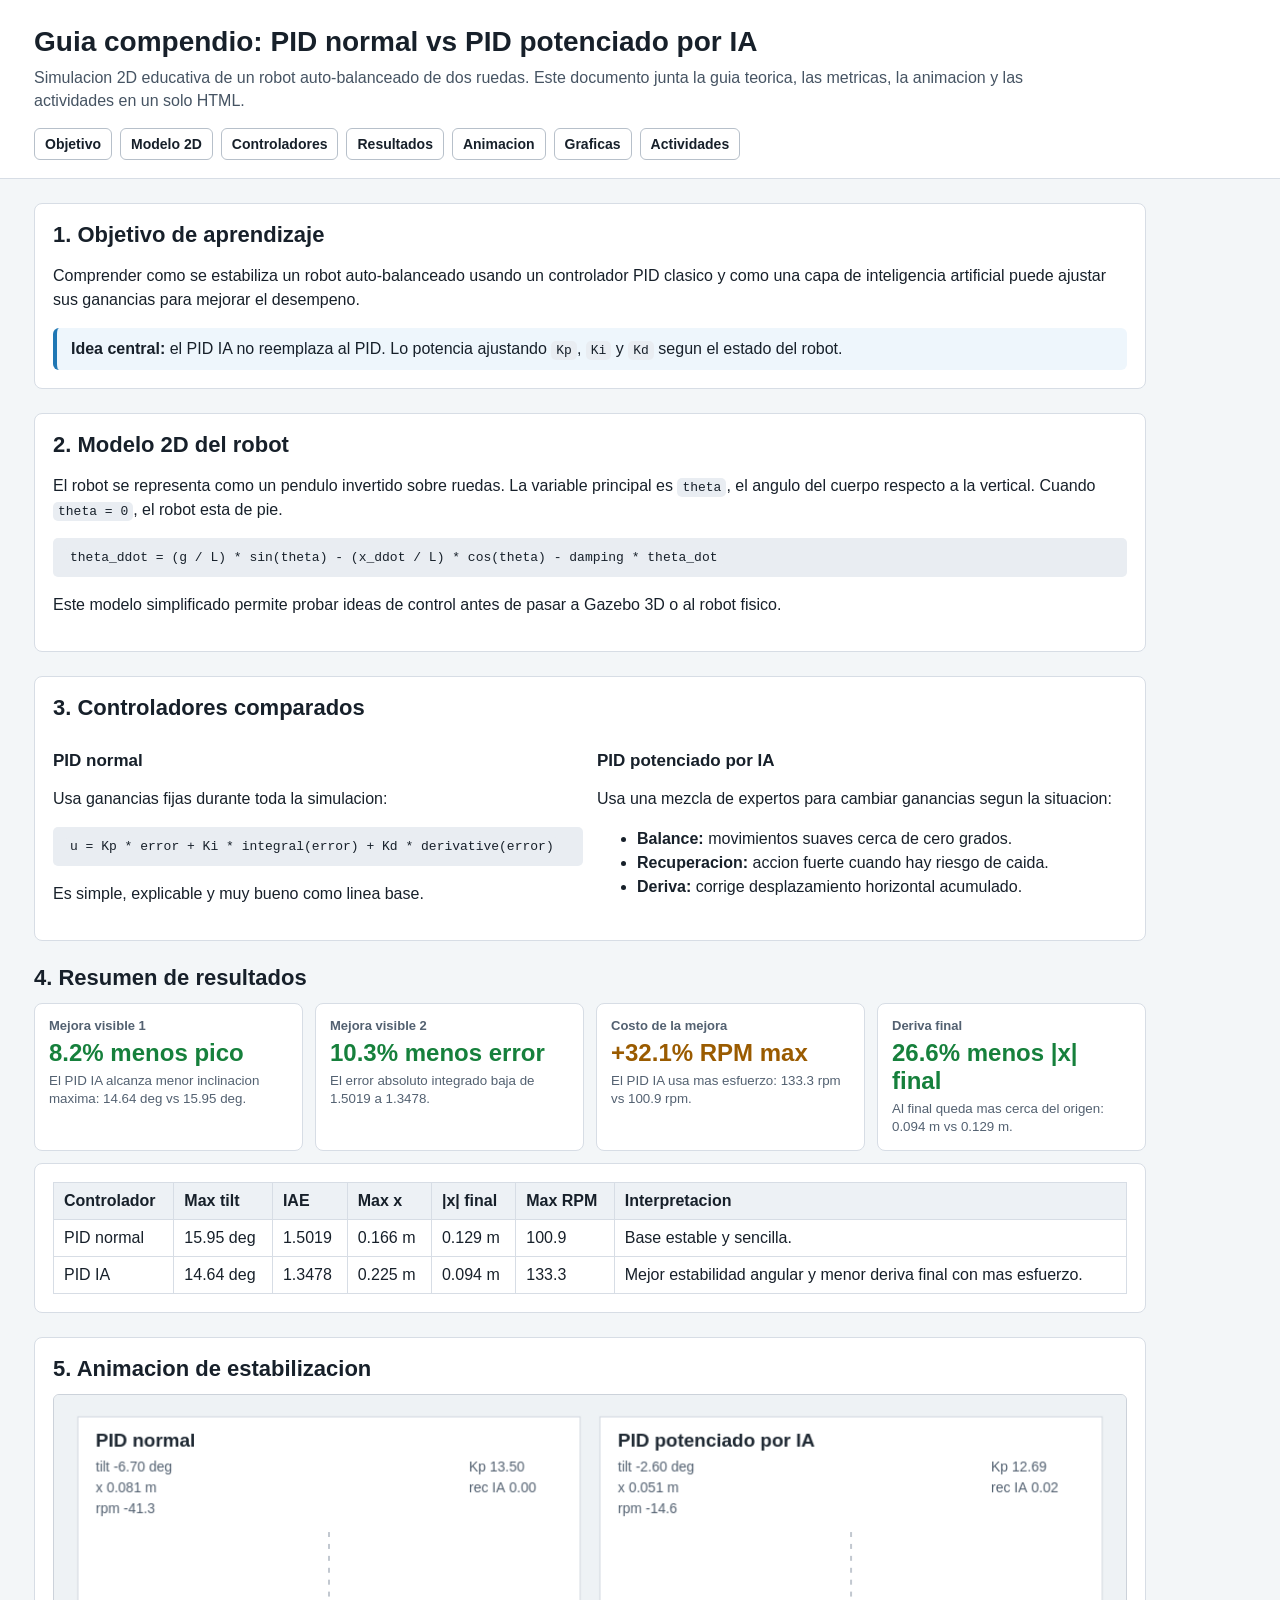
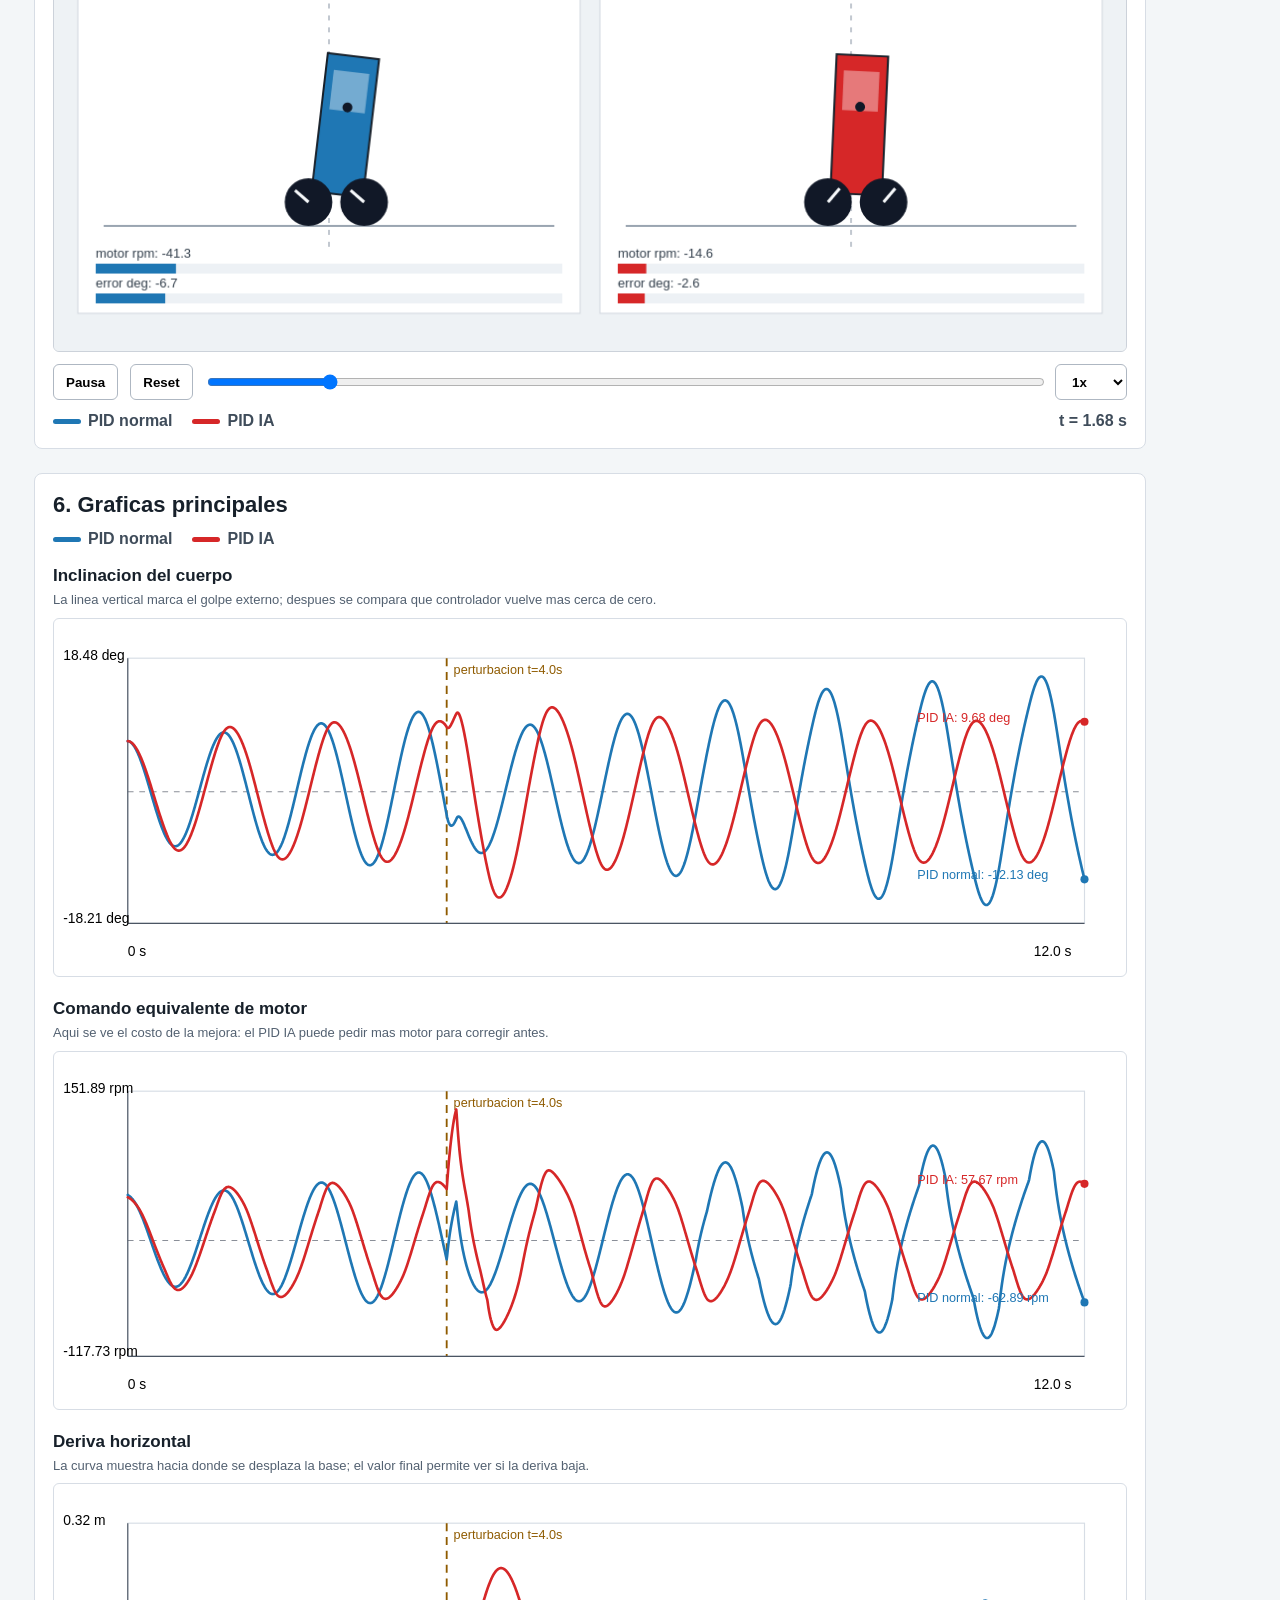
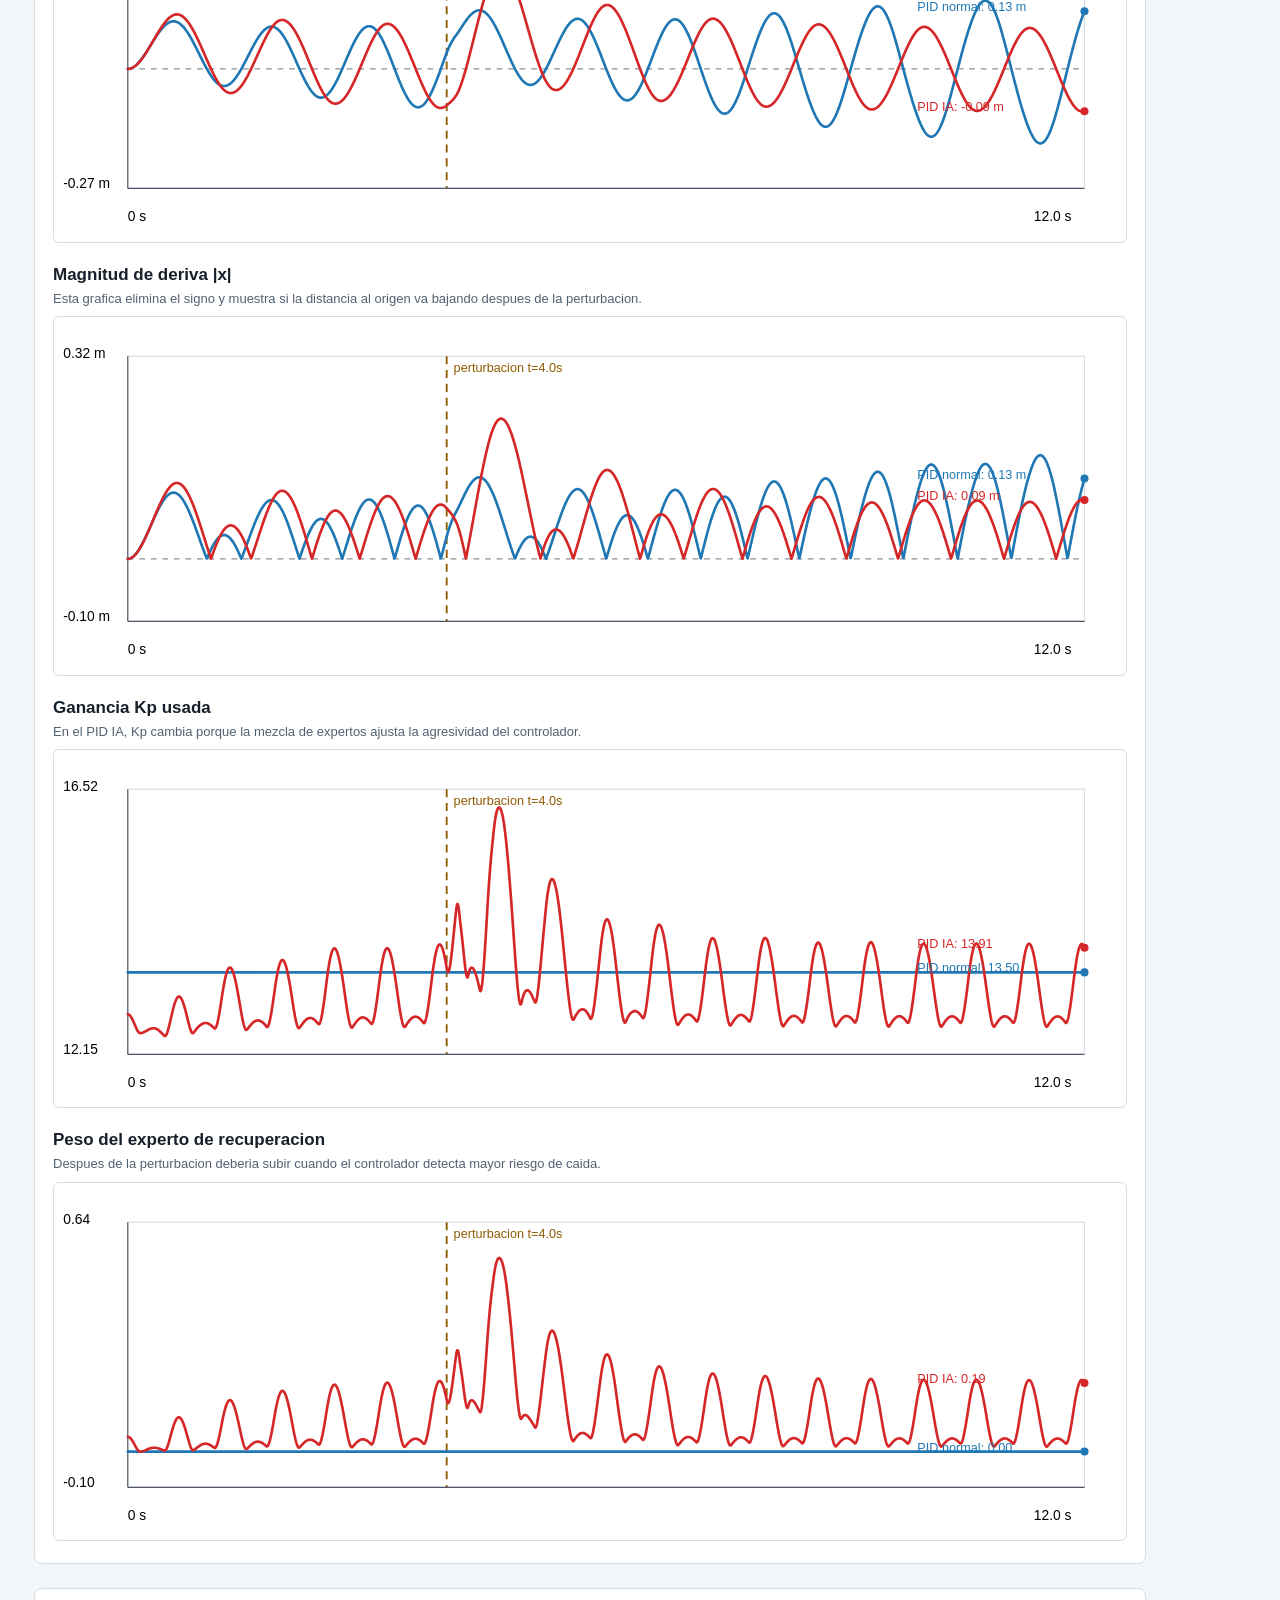
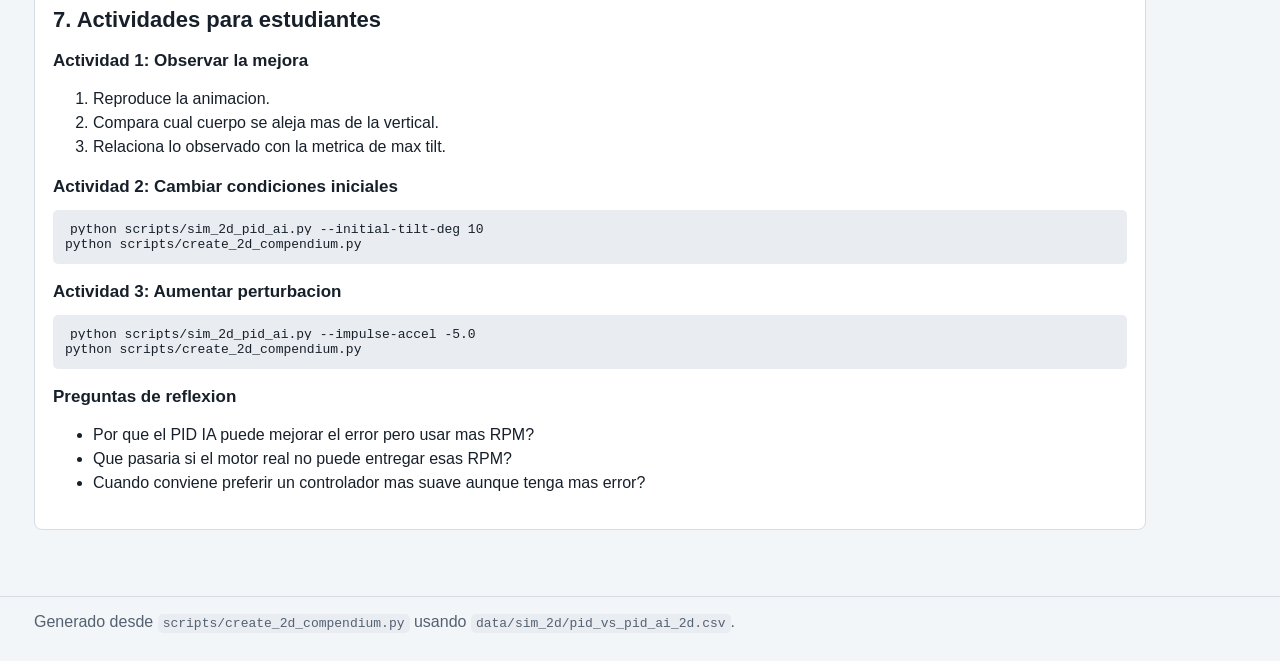
==== commit 4b2d6416: "Annotate perturbation and drift improvements in 2D charts" ====
--- a/docs/guia_compendio_pid_ia_2d.html
+++ b/docs/guia_compendio_pid_ia_2d.html
@@ -20,6 +20,7 @@
 h2 { margin: 0 0 12px; font-size: 22px; }
 h3 { margin: 18px 0 8px; font-size: 17px; }
 p, li { line-height: 1.5; }
+.text-note { margin: -4px 0 8px; color: #536171; font-size: 13px; }
 .grid { display: grid; grid-template-columns: repeat(auto-fit, minmax(230px, 1fr)); gap: 12px; }
 .metric { background: #fff; border: 1px solid #d7dde5; border-radius: 8px; padding: 14px; }
 .metric strong { color: #536171; display: block; font-size: 13px; margin-bottom: 6px; }
@@ -107,14 +108,15 @@
       <article class="metric good"><strong>Mejora visible 1</strong><b>8.2% menos pico</b><small>El PID IA alcanza menor inclinacion maxima: 14.64 deg vs 15.95 deg.</small></article>
       <article class="metric good"><strong>Mejora visible 2</strong><b>10.3% menos error</b><small>El error absoluto integrado baja de 1.5019 a 1.3478.</small></article>
       <article class="metric tradeoff"><strong>Costo de la mejora</strong><b>+32.1% RPM max</b><small>El PID IA usa mas esfuerzo: 133.3 rpm vs 100.9 rpm.</small></article>
+      <article class="metric good"><strong>Deriva final</strong><b>26.6% menos |x| final</b><small>Al final queda mas cerca del origen: 0.094 m vs 0.129 m.</small></article>
     </div>
     <div class="panel" style="margin-top:12px;">
       <div class="table-wrap">
         <table>
-          <thead><tr><th>Controlador</th><th>Max tilt</th><th>IAE</th><th>Max x</th><th>Max RPM</th><th>Interpretacion</th></tr></thead>
+          <thead><tr><th>Controlador</th><th>Max tilt</th><th>IAE</th><th>Max x</th><th>|x| final</th><th>Max RPM</th><th>Interpretacion</th></tr></thead>
           <tbody>
-            <tr><td>PID normal</td><td>15.95 deg</td><td>1.5019</td><td>0.166 m</td><td>100.9</td><td>Base estable y sencilla.</td></tr>
-            <tr><td>PID IA</td><td>14.64 deg</td><td>1.3478</td><td>0.225 m</td><td>133.3</td><td>Mejor estabilidad angular con mas esfuerzo de motor.</td></tr>
+            <tr><td>PID normal</td><td>15.95 deg</td><td>1.5019</td><td>0.166 m</td><td>0.129 m</td><td>100.9</td><td>Base estable y sencilla.</td></tr>
+            <tr><td>PID IA</td><td>14.64 deg</td><td>1.3478</td><td>0.225 m</td><td>0.094 m</td><td>133.3</td><td>Mejor estabilidad angular y menor deriva final con mas esfuerzo.</td></tr>
           </tbody>
         </table>
       </div>
@@ -139,76 +141,109 @@
     
 <div class="chart">
   <h3>Inclinacion del cuerpo</h3>
-  <svg viewBox="0 0 930 310" role="img" aria-label="Inclinacion del cuerpo">
-    <rect x="64" y="28" width="830" height="235" fill="#ffffff" stroke="#d7dde5" />
-    <line x1="64" y1="146.38" x2="894" y2="146.38" stroke="#8a8f98" stroke-dasharray="5 5" />
-    <line x1="64" x2="894" y1="263" y2="263" stroke="#4b5563" />
-    <line x1="64" x2="64" y1="28" y2="263" stroke="#4b5563" />
+  <p class="text-note">La linea vertical marca el golpe externo; despues se compara que controlador vuelve mas cerca de cero.</p>
+  <svg viewBox="0 0 930 310" role="img" aria-label="Inclinacion del cuerpo con perturbacion marcada">
+    <rect x="64" y="34" width="830" height="230" fill="#ffffff" stroke="#d7dde5" />
+    <line x1="64" y1="149.86" x2="894" y2="149.86" stroke="#8a8f98" stroke-dasharray="5 5" />
+    <line x1="340.67" y1="34" x2="340.67" y2="264" stroke="#8f5b00" stroke-width="1.6" stroke-dasharray="7 5" /><text x="346.67" y="48" font-size="11" fill="#8f5b00">perturbacion t=4.0s</text>
+    <line x1="64" x2="894" y1="264" y2="264" stroke="#4b5563" />
+    <line x1="64" x2="64" y1="34" y2="264" stroke="#4b5563" />
     <text x="64" y="292" font-size="12">0 s</text>
     <text x="850" y="292" font-size="12">12.0 s</text>
     <text x="8" y="36" font-size="12">18.48 deg</text>
     <text x="8" y="264" font-size="12">-18.21 deg</text>
-    <polyline points="64.00,101.55 64.35,101.56 64.69,101.62 65.04,101.72 65.38,101.85 65.73,102.02 66.07,102.22 66.42,102.46 66.77,102.73 67.11,103.04 67.46,103.38 67.80,103.75 68.15,104.16 68.50,104.59 68.84,105.06 69.19,105.56 69.53,106.09 69.88,106.64 70.22,107.23 70.57,107.84 70.92,108.49 71.26,109.16 71.61,109.85 71.95,110.58 72.30,111.33 72.65,112.10 72.99,112.90 73.34,113.72 73.68,114.57 74.03,115.43 74.37,116.32 74.72,117.24 75.07,118.17 75.41,119.12 75.76,120.09 76.10,121.08 76.45,122.09 76.80,123.12 77.14,124.16 77.49,125.22 77.83,126.29 78.18,127.38 78.52,128.48 78.87,129.60 79.22,130.72 79.56,131.86 79.91,133.01 80.25,134.17 80.60,135.34 80.95,136.51 81.29,137.70 81.64,138.89 81.98,140.08 82.33,141.28 82.67,142.49 83.02,143.70 83.37,144.91 83.71,146.13 84.06,147.34 84.40,148.56 84.75,149.77 85.10,150.99 85.44,152.20 85.79,153.40 86.13,154.61 86.48,155.81 86.82,157.00 87.17,158.19 87.52,159.37 87.86,160.55 88.21,161.71 88.55,162.87 88.90,164.01 89.25,165.15 89.59,166.27 89.94,167.38 90.28,168.48 90.63,169.56 90.97,170.63 91.32,171.69 91.67,172.73 92.01,173.75 92.36,174.75 92.70,175.74 93.05,176.71 93.40,177.65 93.74,178.58 94.09,179.49 94.43,180.38 94.78,181.24 95.12,182.08 95.47,182.90 95.82,183.70 96.16,184.47 96.51,185.22 96.85,185.94 97.20,186.64 97.55,187.31 97.89,187.95 98.24,188.57 98.58,189.16 98.93,189.72 99.27,190.25 99.62,190.76 99.97,191.24 100.31,191.68 100.66,192.10 101.00,192.49 101.35,192.84 101.70,193.17 102.04,193.47 102.39,193.73 102.73,193.96 103.08,194.17 103.42,194.34 103.77,194.48 104.12,194.58 104.46,194.66 104.81,194.70 105.15,194.71 105.50,194.69 105.85,194.64 106.19,194.55 106.54,194.43 106.88,194.28 107.23,194.10 107.57,193.89 107.92,193.64 108.27,193.36 108.61,193.05 108.96,192.71 109.30,192.33 109.65,191.93 110.00,191.49 110.34,191.03 110.69,190.53 111.03,190.00 111.38,189.45 111.72,188.86 112.07,188.24 112.42,187.60 112.76,186.93 113.11,186.23 113.45,185.50 113.80,184.74 114.15,183.96 114.49,183.15 114.84,182.31 115.18,181.45 115.53,180.57 115.87,179.66 116.22,178.73 116.57,177.77 116.91,176.80 117.26,175.80 117.60,174.78 117.95,173.74 118.30,172.68 118.64,171.60 118.99,170.50 119.33,169.39 119.68,168.26 120.02,167.11 120.37,165.95 120.72,164.77 121.06,163.58 121.41,162.37 121.75,161.16 122.10,159.93 122.45,158.69 122.79,157.44 123.14,156.18 123.48,154.92 123.83,153.65 124.17,152.37 124.52,151.08 124.87,149.79 125.21,148.50 125.56,147.21 125.90,145.91 126.25,144.61 126.60,143.31 126.94,142.01 127.29,140.71 127.63,139.42 127.98,138.12 128.32,136.84 128.67,135.55 129.02,134.27 129.36,133.00 129.71,131.74 130.05,130.48 130.40,129.23 130.75,128.00 131.09,126.77 131.44,125.55 131.78,124.35 132.13,123.16 132.47,121.99 132.82,120.82 133.17,119.68 133.51,118.55 133.86,117.44 134.20,116.34 134.55,115.26 134.90,114.21 135.24,113.17 135.59,112.15 135.93,111.16 136.28,110.18 136.62,109.23 136.97,108.30 137.32,107.40 137.66,106.52 138.01,105.66 138.35,104.83 138.70,104.03 139.05,103.25 139.39,102.50 139.74,101.78 140.08,101.09 140.43,100.42 140.77,99.79 141.12,99.18 141.47,98.61 141.81,98.06 142.16,97.55 142.50,97.06 142.85,96.61 143.20,96.19 143.54,95.81 143.89,95.45 144.23,95.13 144.58,94.84 144.92,94.59 145.27,94.36 145.62,94.18 145.96,94.02 146.31,93.90 146.65,93.82 147.00,93.77 147.35,93.75 147.69,93.77 148.04,93.82 148.38,93.91 148.73,94.03 149.07,94.19 149.42,94.38 149.77,94.60 150.11,94.86 150.46,95.16 150.80,95.48 151.15,95.85 151.50,96.24 151.84,96.67 152.19,97.13 152.53,97.63 152.88,98.16 153.22,98.72 153.57,99.31 153.92,99.94 154.26,100.59 154.61,101.28 154.95,102.00 155.30,102.75 155.65,103.53 155.99,104.33 156.34,105.17 156.68,106.03 157.03,106.93 157.37,107.85 157.72,108.79 158.07,109.76 158.41,110.76 158.76,111.78 159.10,112.83 159.45,113.90 159.80,114.99 160.14,116.11 160.49,117.24 160.83,118.40 161.18,119.57 161.52,120.77 161.87,121.98 162.22,123.21 162.56,124.46 162.91,125.72 163.25,127.00 163.60,128.29 163.95,129.60 164.29,130.92 164.64,132.25 164.98,133.59 165.33,134.94 165.67,136.30 166.02,137.66 166.37,139.04 166.71,140.42 167.06,141.80 167.40,143.19 167.75,144.58 168.10,145.98 168.44,147.38 168.79,148.77 169.13,150.17 169.48,151.57 169.82,152.96 170.17,154.35 170.52,155.73 170.86,157.12 171.21,158.49 171.55,159.86 171.90,161.22 172.25,162.57 172.59,163.91 172.94,165.24 173.28,166.57 173.63,167.87 173.97,169.17 174.32,170.45 174.67,171.72 175.01,172.97 175.36,174.20 175.70,175.42 176.05,176.62 176.40,177.80 176.74,178.96 177.09,180.10 177.43,181.22 177.78,182.32 178.12,183.39 178.47,184.44 178.82,185.47 179.16,186.47 179.51,187.45 179.85,188.40 180.20,189.32 180.55,190.22 180.89,191.09 181.24,191.93 181.58,192.74 181.93,193.52 182.27,194.27 182.62,194.99 182.97,195.68 183.31,196.33 183.66,196.96 184.00,197.55 184.35,198.11 184.70,198.64 185.04,199.13 185.39,199.58 185.73,200.01 186.08,200.40 186.42,200.75 186.77,201.06 187.12,201.35 187.46,201.59 187.81,201.80 188.15,201.97 188.50,202.11 188.85,202.21 189.19,202.27 189.54,202.29 189.88,202.28 190.23,202.23 190.57,202.15 190.92,202.02 191.27,201.86 191.61,201.66 191.96,201.43 192.30,201.16 192.65,200.85 193.00,200.50 193.34,200.12 193.69,199.70 194.03,199.25 194.38,198.76 194.72,198.23 195.07,197.67 195.42,197.08 195.76,196.45 196.11,195.78 196.45,195.08 196.80,194.35 197.15,193.58 197.49,192.78 197.84,191.95 198.18,191.09 198.53,190.20 198.87,189.27 199.22,188.32 199.57,187.34 199.91,186.33 200.26,185.29 200.60,184.22 200.95,183.12 201.30,182.00 201.64,180.86 201.99,179.69 202.33,178.50 202.68,177.28 203.02,176.04 203.37,174.78 203.72,173.50 204.06,172.20 204.41,170.88 204.75,169.54 205.10,168.18 205.45,166.81 205.79,165.43 206.14,164.02 206.48,162.61 206.83,161.18 207.17,159.74 207.52,158.30 207.87,156.84 208.21,155.37 208.56,153.89 208.90,152.41 209.25,150.92 209.60,149.43 209.94,147.94 210.29,146.44 210.63,144.94 210.98,143.44 211.32,141.93 211.67,140.43 212.02,138.94 212.36,137.44 212.71,135.95 213.05,134.47 213.40,132.99 213.75,131.52 214.09,130.06 214.44,128.60 214.78,127.16 215.13,125.73 215.47,124.31 215.82,122.90 216.17,121.51 216.51,120.13 216.86,118.76 217.20,117.42 217.55,116.09 217.90,114.78 218.24,113.49 218.59,112.22 218.93,110.97 219.28,109.74 219.62,108.54 219.97,107.36 220.32,106.20 220.66,105.07 221.01,103.96 221.35,102.88 221.70,101.83 222.05,100.80 222.39,99.81 222.74,98.84 223.08,97.90 223.43,97.00 223.77,96.12 224.12,95.28 224.47,94.47 224.81,93.69 225.16,92.95 225.50,92.24 225.85,91.56 226.20,90.92 226.54,90.32 226.89,89.75 227.23,89.22 227.58,88.72 227.92,88.26 228.27,87.84 228.62,87.46 228.96,87.11 229.31,86.81 229.65,86.54 230.00,86.31 230.35,86.12 230.69,85.97 231.04,85.86 231.38,85.79 231.73,85.76 232.07,85.77 232.42,85.82 232.77,85.91 233.11,86.04 233.46,86.21 233.80,86.41 234.15,86.66 234.50,86.95 234.84,87.28 235.19,87.65 235.53,88.06 235.88,88.50 236.22,88.99 236.57,89.51 236.92,90.08 237.26,90.68 237.61,91.32 237.95,91.99 238.30,92.71 238.65,93.46 238.99,94.25 239.34,95.07 239.68,95.93 240.03,96.82 240.37,97.74 240.72,98.71 241.07,99.70 241.41,100.72 241.76,101.78 242.10,102.87 242.45,103.99 242.80,105.14 243.14,106.32 243.49,107.52 243.83,108.76 244.18,110.02 244.52,111.30 244.87,112.62 245.22,113.95 245.56,115.31 245.91,116.69 246.25,118.09 246.60,119.52 246.95,120.96 247.29,122.42 247.64,123.90 247.98,125.39 248.33,126.91 248.67,128.43 249.02,129.97 249.37,131.52 249.71,133.09 250.06,134.66 250.40,136.25 250.75,137.84 251.10,139.44 251.44,141.04 251.79,142.65 252.13,144.27 252.48,145.89 252.82,147.51 253.17,149.13 253.52,150.75 253.86,152.37 254.21,153.98 254.55,155.60 254.90,157.20 255.25,158.81 255.59,160.40 255.94,161.99 256.28,163.57 256.63,165.14 256.97,166.70 257.32,168.25 257.67,169.78 258.01,171.30 258.36,172.81 258.70,174.30 259.05,175.77 259.40,177.22 259.74,178.66 260.09,180.07 260.43,181.47 260.78,182.84 261.12,184.19 261.47,185.52 261.82,186.82 262.16,188.10 262.51,189.35 262.85,190.57 263.20,191.77 263.55,192.94 263.89,194.07 264.24,195.18 264.58,196.26 264.93,197.31 265.27,198.32 265.62,199.30 265.97,200.25 266.31,201.16 266.66,202.04 267.00,202.88 267.35,203.69 267.70,204.45 268.04,205.19 268.39,205.88 268.73,206.54 269.08,207.15 269.42,207.73 269.77,208.27 270.12,208.77 270.46,209.23 270.81,209.64 271.15,210.02 271.50,210.35 271.85,210.65 272.19,210.90 272.54,211.10 272.88,211.27 273.23,211.39 273.57,211.47 273.92,211.51 274.27,211.50 274.61,211.45 274.96,211.36 275.30,211.23 275.65,211.05 276.00,210.82 276.34,210.56 276.69,210.25 277.03,209.90 277.38,209.50 277.72,209.07 278.07,208.59 278.42,208.07 278.76,207.50 279.11,206.90 279.45,206.25 279.80,205.56 280.15,204.83 280.49,204.07 280.84,203.26 281.18,202.41 281.53,201.52 281.87,200.60 282.22,199.64 282.57,198.64 282.91,197.60 283.26,196.53 283.60,195.42 283.95,194.28 284.30,193.10 284.64,191.90 284.99,190.65 285.33,189.38 285.68,188.08 286.02,186.75 286.37,185.38 286.72,183.99 287.06,182.58 287.41,181.13 287.75,179.67 288.10,178.17 288.45,176.66 288.79,175.12 289.14,173.56 289.48,171.98 289.83,170.38 290.17,168.76 290.52,167.13 290.87,165.48 291.21,163.81 291.56,162.13 291.90,160.44 292.25,158.74 292.60,157.03 292.94,155.30 293.29,153.57 293.63,151.84 293.98,150.09 294.32,148.35 294.67,146.60 295.02,144.85 295.36,143.09 295.71,141.34 296.05,139.59 296.40,137.84 296.75,136.09 297.09,134.35 297.44,132.62 297.78,130.89 298.13,129.17 298.47,127.47 298.82,125.77 299.17,124.08 299.51,122.41 299.86,120.75 300.20,119.10 300.55,117.48 300.90,115.86 301.24,114.27 301.59,112.70 301.93,111.15 302.28,109.62 302.62,108.11 302.97,106.62 303.32,105.16 303.66,103.73 304.01,102.32 304.35,100.94 304.70,99.58 305.05,98.26 305.39,96.96 305.74,95.70 306.08,94.47 306.43,93.27 306.77,92.10 307.12,90.97 307.47,89.88 307.81,88.82 308.16,87.79 308.50,86.80 308.85,85.85 309.20,84.94 309.54,84.07 309.89,83.24 310.23,82.44 310.58,81.69 310.92,80.98 311.27,80.31 311.62,79.69 311.96,79.11 312.31,78.57 312.65,78.07 313.00,77.62 313.35,77.21 313.69,76.85 314.04,76.53 314.38,76.26 314.73,76.03 315.07,75.86 315.42,75.72 315.77,75.64 316.11,75.59 316.46,75.60 316.80,75.65 317.15,75.75 317.50,75.90 317.84,76.10 318.19,76.34 318.53,76.63 318.88,76.96 319.22,77.34 319.57,77.77 319.92,78.24 320.26,78.76 320.61,79.33 320.95,79.94 321.30,80.60 321.65,81.30 321.99,82.05 322.34,82.84 322.68,83.67 323.03,84.55 323.37,85.47 323.72,86.43 324.07,87.44 324.41,88.48 324.76,89.57 325.10,90.70 325.45,91.86 325.80,93.06 326.14,94.31 326.49,95.58 326.83,96.90 327.18,98.25 327.52,99.63 327.87,101.05 328.22,102.50 328.56,103.98 328.91,105.49 329.25,107.03 329.60,108.60 329.95,110.20 330.29,111.82 330.64,113.47 330.98,115.14 331.33,116.84 331.67,118.56 332.02,120.30 332.37,122.05 332.71,123.83 333.06,125.63 333.40,127.44 333.75,129.26 334.10,131.10 334.44,132.95 334.79,134.82 335.13,136.69 335.48,138.57 335.82,140.46 336.17,142.36 336.52,144.26 336.86,146.16 337.21,148.06 337.55,149.97 337.90,151.88 338.25,153.78 338.59,155.68 338.94,157.58 339.28,159.47 339.63,161.35 339.97,163.23 340.32,165.09 340.67,166.95 341.01,168.72 341.36,170.27 341.70,171.61 342.05,172.76 342.40,173.72 342.74,174.53 343.09,175.17 343.43,175.68 343.78,176.05 344.12,176.30 344.47,176.43 344.82,176.46 345.16,176.38 345.51,176.22 345.85,175.97 346.20,175.63 346.55,175.23 346.89,174.75 347.24,174.21 347.58,173.61 347.93,172.96 348.27,172.25 348.62,171.50 348.97,170.70 349.31,169.93 349.66,169.33 350.00,168.90 350.35,168.60 350.70,168.44 351.04,168.40 351.39,168.47 351.73,168.65 352.08,168.91 352.42,169.25 352.77,169.67 353.12,170.15 353.46,170.70 353.81,171.29 354.15,171.94 354.50,172.62 354.85,173.35 355.19,174.10 355.54,174.88 355.88,175.69 356.23,176.52 356.57,177.36 356.92,178.21 357.27,179.07 357.61,179.94 357.96,180.81 358.30,181.69 358.65,182.56 359.00,183.43 359.34,184.29 359.69,185.14 360.03,185.99 360.38,186.82 360.72,187.64 361.07,188.45 361.42,189.23 361.76,190.00 362.11,190.76 362.45,191.49 362.80,192.20 363.15,192.88 363.49,193.55 363.84,194.18 364.18,194.80 364.53,195.38 364.87,195.94 365.22,196.47 365.57,196.97 365.91,197.45 366.26,197.89 366.60,198.30 366.95,198.68 367.30,199.03 367.64,199.35 367.99,199.63 368.33,199.88 368.68,200.10 369.02,200.28 369.37,200.43 369.72,200.54 370.06,200.62 370.41,200.66 370.75,200.67 371.10,200.65 371.45,200.59 371.79,200.49 372.14,200.36 372.48,200.19 372.83,199.99 373.17,199.75 373.52,199.47 373.87,199.16 374.21,198.82 374.56,198.44 374.90,198.02 375.25,197.57 375.60,197.08 375.94,196.56 376.29,196.01 376.63,195.42 376.98,194.80 377.32,194.15 377.67,193.46 378.02,192.74 378.36,191.99 378.71,191.20 379.05,190.39 379.40,189.54 379.75,188.67 380.09,187.76 380.44,186.83 380.78,185.86 381.13,184.87 381.47,183.86 381.82,182.81 382.17,181.74 382.51,180.65 382.86,179.53 383.20,178.38 383.55,177.21 383.90,176.03 384.24,174.81 384.59,173.58 384.93,172.33 385.28,171.06 385.62,169.77 385.97,168.47 386.32,167.14 386.66,165.80 387.01,164.45 387.35,163.08 387.70,161.70 388.05,160.31 388.39,158.91 388.74,157.49 389.08,156.07 389.43,154.64 389.77,153.20 390.12,151.75 390.47,150.30 390.81,148.85 391.16,147.39 391.50,145.93 391.85,144.46 392.20,143.00 392.54,141.54 392.89,140.07 393.23,138.61 393.58,137.16 393.92,135.71 394.27,134.26 394.62,132.82 394.96,131.39 395.31,129.96 395.65,128.54 396.00,127.14 396.35,125.74 396.69,124.36 397.04,122.99 397.38,121.63 397.73,120.29 398.07,118.96 398.42,117.65 398.77,116.36 399.11,115.08 399.46,113.83 399.80,112.59 400.15,111.38 400.50,110.18 400.84,109.01 401.19,107.86 401.53,106.74 401.88,105.63 402.22,104.56 402.57,103.51 402.92,102.49 403.26,101.49 403.61,100.52 403.95,99.58 404.30,98.67 404.65,97.79 404.99,96.94 405.34,96.13 405.68,95.34 406.03,94.59 406.37,93.86 406.72,93.18 407.07,92.52 407.41,91.90 407.76,91.32 408.10,90.77 408.45,90.25 408.80,89.77 409.14,89.33 409.49,88.93 409.83,88.56 410.18,88.23 410.52,87.93 410.87,87.68 411.22,87.46 411.56,87.28 411.91,87.14 412.25,87.03 412.60,86.97 412.95,86.94 413.29,86.96 413.64,87.01 413.98,87.10 414.33,87.23 414.67,87.40 415.02,87.61 415.37,87.86 415.71,88.15 416.06,88.47 416.40,88.84 416.75,89.24 417.10,89.68 417.44,90.16 417.79,90.67 418.13,91.23 418.48,91.82 418.82,92.45 419.17,93.11 419.52,93.81 419.86,94.55 420.21,95.32 420.55,96.13 420.90,96.97 421.25,97.84 421.59,98.75 421.94,99.69 422.28,100.66 422.63,101.67 422.97,102.70 423.32,103.77 423.67,104.86 424.01,105.99 424.36,107.14 424.70,108.32 425.05,109.52 425.40,110.75 425.74,112.01 426.09,113.29 426.43,114.60 426.78,115.93 427.12,117.27 427.47,118.64 427.82,120.03 428.16,121.44 428.51,122.87 428.85,124.31 429.20,125.77 429.55,127.25 429.89,128.74 430.24,130.24 430.58,131.76 430.93,133.28 431.27,134.82 431.62,136.36 431.97,137.92 432.31,139.48 432.66,141.04 433.00,142.62 433.35,144.19 433.70,145.77 434.04,147.35 434.39,148.93 434.73,150.51 435.08,152.09 435.42,153.66 435.77,155.24 436.12,156.81 436.46,158.37 436.81,159.92 437.15,161.47 437.50,163.01 437.85,164.54 438.19,166.06 438.54,167.57 438.88,169.06 439.23,170.55 439.57,172.01 439.92,173.46 440.27,174.90 440.61,176.31 440.96,177.71 441.30,179.09 441.65,180.45 442.00,181.78 442.34,183.10 442.69,184.39 443.03,185.66 443.38,186.90 443.72,188.12 444.07,189.31 444.42,190.48 444.76,191.61 445.11,192.72 445.45,193.80 445.80,194.85 446.15,195.86 446.49,196.85 446.84,197.80 447.18,198.72 447.53,199.61 447.87,200.46 448.22,201.28 448.57,202.06 448.91,202.81 449.26,203.52 449.60,204.19 449.95,204.83 450.30,205.43 450.64,205.99 450.99,206.51 451.33,206.99 451.68,207.43 452.02,207.84 452.37,208.20 452.72,208.52 453.06,208.80 453.41,209.04 453.75,209.24 454.10,209.40 454.45,209.52 454.79,209.59 455.14,209.62 455.48,209.62 455.83,209.56 456.17,209.47 456.52,209.33 456.87,209.16 457.21,208.94 457.56,208.67 457.90,208.37 458.25,208.02 458.60,207.64 458.94,207.21 459.29,206.74 459.63,206.22 459.98,205.67 460.32,205.08 460.67,204.45 461.02,203.77 461.36,203.06 461.71,202.31 462.05,201.52 462.40,200.69 462.75,199.82 463.09,198.92 463.44,197.98 463.78,197.01 464.13,195.99 464.47,194.95 464.82,193.87 465.17,192.75 465.51,191.61 465.86,190.43 466.20,189.22 466.55,187.98 466.90,186.70 467.24,185.41 467.59,184.08 467.93,182.72 468.28,181.34 468.62,179.93 468.97,178.50 469.32,177.05 469.66,175.57 470.01,174.07 470.35,172.55 470.70,171.01 471.05,169.46 471.39,167.88 471.74,166.29 472.08,164.68 472.43,163.06 472.77,161.43 473.12,159.78 473.47,158.12 473.81,156.45 474.16,154.78 474.50,153.09 474.85,151.40 475.20,149.71 475.54,148.01 475.89,146.30 476.23,144.60 476.58,142.89 476.92,141.19 477.27,139.48 477.62,137.78 477.96,136.08 478.31,134.39 478.65,132.70 479.00,131.02 479.35,129.35 479.69,127.69 480.04,126.04 480.38,124.39 480.73,122.77 481.07,121.15 481.42,119.55 481.77,117.97 482.11,116.40 482.46,114.86 482.80,113.33 483.15,111.82 483.50,110.33 483.84,108.86 484.19,107.42 484.53,106.00 484.88,104.60 485.22,103.23 485.57,101.89 485.92,100.58 486.26,99.29 486.61,98.03 486.95,96.81 487.30,95.61 487.65,94.45 487.99,93.31 488.34,92.21 488.68,91.15 489.03,90.12 489.37,89.13 489.72,88.17 490.07,87.25 490.41,86.36 490.76,85.52 491.10,84.71 491.45,83.94 491.80,83.21 492.14,82.52 492.49,81.88 492.83,81.27 493.18,80.71 493.52,80.18 493.87,79.71 494.22,79.27 494.56,78.88 494.91,78.53 495.25,78.22 495.60,77.96 495.95,77.75 496.29,77.58 496.64,77.45 496.98,77.37 497.33,77.33 497.67,77.34 498.02,77.40 498.37,77.50 498.71,77.65 499.06,77.84 499.40,78.08 499.75,78.36 500.10,78.69 500.44,79.06 500.79,79.48 501.13,79.95 501.48,80.46 501.82,81.01 502.17,81.61 502.52,82.25 502.86,82.94 503.21,83.67 503.55,84.44 503.90,85.26 504.25,86.11 504.59,87.01 504.94,87.95 505.28,88.93 505.63,89.95 505.97,91.01 506.32,92.11 506.67,93.24 507.01,94.42 507.36,95.63 507.70,96.87 508.05,98.15 508.40,99.47 508.74,100.81 509.09,102.19 509.43,103.60 509.78,105.05 510.12,106.52 510.47,108.02 510.82,109.55 511.16,111.10 511.51,112.68 511.85,114.29 512.20,115.91 512.55,117.57 512.89,119.24 513.24,120.93 513.58,122.64 513.93,124.37 514.27,126.12 514.62,127.88 514.97,129.65 515.31,131.44 515.66,133.25 516.00,135.06 516.35,136.88 516.70,138.71 517.04,140.55 517.39,142.39 517.73,144.23 518.08,146.09 518.42,147.94 518.77,149.79 519.12,151.64 519.46,153.50 519.81,155.34 520.15,157.19 520.50,159.03 520.85,160.86 521.19,162.68 521.54,164.50 521.88,166.30 522.23,168.10 522.57,169.88 522.92,171.65 523.27,173.40 523.61,175.14 523.96,176.85 524.30,178.55 524.65,180.24 525.00,181.90 525.34,183.53 525.69,185.15 526.03,186.74 526.38,188.31 526.72,189.85 527.07,191.36 527.42,192.85 527.76,194.31 528.11,195.73 528.45,197.13 528.80,198.49 529.15,199.83 529.49,201.12 529.84,202.39 530.18,203.62 530.53,204.81 530.87,205.96 531.22,207.08 531.57,208.16 531.91,209.20 532.26,210.20 532.60,211.16 532.95,212.08 533.30,212.95 533.64,213.79 533.99,214.58 534.33,215.32 534.68,216.03 535.02,216.68 535.37,217.29 535.72,217.86 536.06,218.38 536.41,218.85 536.75,219.28 537.10,219.66 537.45,219.99 537.79,220.27 538.14,220.50 538.48,220.69 538.83,220.82 539.17,220.91 539.52,220.95 539.87,220.94 540.21,220.88 540.56,220.77 540.90,220.61 541.25,220.40 541.60,220.14 541.94,219.83 542.29,219.47 542.63,219.06 542.98,218.60 543.32,218.09 543.67,217.54 544.02,216.93 544.36,216.28 544.71,215.58 545.05,214.83 545.40,214.04 545.75,213.19 546.09,212.31 546.44,211.37 546.78,210.39 547.13,209.37 547.47,208.30 547.82,207.19 548.17,206.03 548.51,204.84 548.86,203.60 549.20,202.32 549.55,201.00 549.90,199.64 550.24,198.24 550.59,196.81 550.93,195.34 551.28,193.84 551.62,192.30 551.97,190.72 552.32,189.12 552.66,187.48 553.01,185.82 553.35,184.12 553.70,182.40 554.05,180.64 554.39,178.87 554.74,177.07 555.08,175.24 555.43,173.40 555.77,171.53 556.12,169.65 556.47,167.74 556.81,165.82 557.16,163.88 557.50,161.93 557.85,159.97 558.20,158.00 558.54,156.03 558.89,154.05 559.23,152.08 559.58,150.10 559.92,148.13 560.27,146.16 560.62,144.19 560.96,142.24 561.31,140.29 561.65,138.34 562.00,136.41 562.35,134.49 562.69,132.58 563.04,130.67 563.38,128.78 563.73,126.91 564.07,125.04 564.42,123.19 564.77,121.35 565.11,119.52 565.46,117.70 565.80,115.90 566.15,114.12 566.50,112.34 566.84,110.58 567.19,108.84 567.53,107.11 567.88,105.39 568.22,103.70 568.57,102.03 568.92,100.38 569.26,98.76 569.61,97.16 569.95,95.59 570.30,94.05 570.65,92.53 570.99,91.05 571.34,89.60 571.68,88.18 572.03,86.80 572.37,85.45 572.72,84.14 573.07,82.86 573.41,81.62 573.76,80.43 574.10,79.27 574.45,78.15 574.80,77.08 575.14,76.05 575.49,75.06 575.83,74.12 576.18,73.22 576.52,72.37 576.87,71.56 577.22,70.80 577.56,70.09 577.91,69.43 578.25,68.82 578.60,68.25 578.95,67.74 579.29,67.28 579.64,66.86 579.98,66.50 580.33,66.19 580.67,65.94 581.02,65.73 581.37,65.58 581.71,65.48 582.06,65.43 582.40,65.44 582.75,65.50 583.10,65.62 583.44,65.79 583.79,66.01 584.13,66.28 584.48,66.61 584.82,67.00 585.17,67.43 585.52,67.92 585.86,68.46 586.21,69.06 586.55,69.71 586.90,70.41 587.25,71.16 587.59,71.97 587.94,72.83 588.28,73.73 588.63,74.69 588.97,75.70 589.32,76.75 589.67,77.86 590.01,79.01 590.36,80.22 590.70,81.46 591.05,82.76 591.40,84.10 591.74,85.48 592.09,86.91 592.43,88.38 592.78,89.89 593.12,91.44 593.47,93.03 593.82,94.66 594.16,96.33 594.51,98.03 594.85,99.77 595.20,101.55 595.55,103.35 595.89,105.19 596.24,107.06 596.58,108.96 596.93,110.89 597.27,112.84 597.62,114.82 597.97,116.82 598.31,118.84 598.66,120.88 599.00,122.93 599.35,124.98 599.70,127.04 600.04,129.11 600.39,131.18 600.73,133.24 601.08,135.30 601.42,137.36 601.77,139.42 602.12,141.47 602.46,143.51 602.81,145.54 603.15,147.56 603.50,149.57 603.85,151.58 604.19,153.57 604.54,155.54 604.88,157.51 605.23,159.46 605.57,161.40 605.92,163.33 606.27,165.24 606.61,167.14 606.96,169.03 607.30,170.90 607.65,172.76 608.00,174.60 608.34,176.43 608.69,178.24 609.03,180.04 609.38,181.83 609.72,183.60 610.07,185.36 610.42,187.10 610.76,188.83 611.11,190.54 611.45,192.24 611.80,193.93 612.15,195.60 612.49,197.25 612.84,198.89 613.18,200.51 613.53,202.10 613.87,203.66 614.22,205.20 614.57,206.72 614.91,208.20 615.26,209.65 615.60,211.06 615.95,212.44 616.30,213.79 616.64,215.10 616.99,216.37 617.33,217.60 617.68,218.79 618.02,219.93 618.37,221.03 618.72,222.09 619.06,223.11 619.41,224.07 619.75,224.99 620.10,225.87 620.45,226.69 620.79,227.46 621.14,228.18 621.48,228.86 621.83,229.48 622.17,230.04 622.52,230.56 622.87,231.02 623.21,231.43 623.56,231.78 623.90,232.07 624.25,232.32 624.60,232.50 624.94,232.63 625.29,232.71 625.63,232.72 625.98,232.68 626.32,232.59 626.67,232.43 627.02,232.22 627.36,231.95 627.71,231.63 628.05,231.24 628.40,230.80 628.75,230.31 629.09,229.75 629.44,229.14 629.78,228.47 630.13,227.75 630.47,226.97 630.82,226.13 631.17,225.24 631.51,224.29 631.86,223.29 632.20,222.24 632.55,221.13 632.90,219.97 633.24,218.76 633.59,217.49 633.93,216.18 634.28,214.81 634.62,213.40 634.97,211.94 635.32,210.43 635.66,208.87 636.01,207.27 636.35,205.63 636.70,203.94 637.05,202.21 637.39,200.44 637.74,198.63 638.08,196.78 638.43,194.89 638.77,192.97 639.12,191.01 639.47,189.02 639.81,187.00 640.16,184.96 640.50,182.89 640.85,180.81 641.20,178.72 641.54,176.62 641.89,174.51 642.23,172.39 642.58,170.28 642.92,168.16 643.27,166.05 643.62,163.94 643.96,161.83 644.31,159.73 644.65,157.64 645.00,155.56 645.35,153.49 645.69,151.42 646.04,149.37 646.38,147.33 646.73,145.30 647.07,143.28 647.42,141.28 647.77,139.29 648.11,137.31 648.46,135.35 648.80,133.40 649.15,131.47 649.50,129.55 649.84,127.64 650.19,125.75 650.53,123.88 650.88,122.01 651.22,120.17 651.57,118.34 651.92,116.52 652.26,114.72 652.61,112.93 652.95,111.16 653.30,109.40 653.65,107.65 653.99,105.93 654.34,104.21 654.68,102.51 655.03,100.82 655.37,99.15 655.72,97.49 656.07,95.85 656.41,94.21 656.76,92.60 657.10,90.99 657.45,89.40 657.80,87.82 658.14,86.26 658.49,84.71 658.83,83.19 659.18,81.69 659.52,80.21 659.87,78.76 660.22,77.34 660.56,75.95 660.91,74.59 661.25,73.27 661.60,71.98 661.95,70.74 662.29,69.53 662.64,68.36 662.98,67.24 663.33,66.16 663.67,65.13 664.02,64.14 664.37,63.20 664.71,62.31 665.06,61.47 665.40,60.68 665.75,59.94 666.10,59.25 666.44,58.62 666.79,58.04 667.13,57.51 667.48,57.04 667.82,56.63 668.17,56.27 668.52,55.97 668.86,55.73 669.21,55.54 669.55,55.42 669.90,55.35 670.25,55.34 670.59,55.39 670.94,55.51 671.28,55.68 671.63,55.91 671.97,56.20 672.32,56.55 672.67,56.96 673.01,57.43 673.36,57.96 673.70,58.56 674.05,59.21 674.40,59.92 674.74,60.69 675.09,61.52 675.43,62.40 675.78,63.35 676.12,64.35 676.47,65.42 676.82,66.53 677.16,67.71 677.51,68.94 677.85,70.22 678.20,71.56 678.55,72.95 678.89,74.40 679.24,75.90 679.58,77.44 679.93,79.04 680.27,80.69 680.62,82.38 680.97,84.12 681.31,85.91 681.66,87.74 682.00,89.62 682.35,91.53 682.70,93.49 683.04,95.49 683.39,97.52 683.73,99.58 684.08,101.68 684.42,103.79 684.77,105.92 685.12,108.06 685.46,110.22 685.81,112.38 686.15,114.55 686.50,116.72 686.85,118.89 687.19,121.06 687.54,123.23 687.88,125.39 688.23,127.55 688.57,129.70 688.92,131.84 689.27,133.97 689.61,136.09 689.96,138.20 690.30,140.30 690.65,142.39 691.00,144.46 691.34,146.52 691.69,148.57 692.03,150.61 692.38,152.63 692.72,154.63 693.07,156.62 693.42,158.60 693.76,160.56 694.11,162.50 694.45,164.43 694.80,166.35 695.15,168.25 695.49,170.13 695.84,172.00 696.18,173.86 696.53,175.70 696.87,177.52 697.22,179.33 697.57,181.13 697.91,182.91 698.26,184.67 698.60,186.42 698.95,188.16 699.30,189.88 699.64,191.58 699.99,193.28 700.33,194.95 700.68,196.62 701.02,198.27 701.37,199.91 701.72,201.53 702.06,203.14 702.41,204.74 702.75,206.32 703.10,207.89 703.45,209.45 703.79,210.99 704.14,212.52 704.48,214.03 704.83,215.53 705.17,216.99 705.52,218.44 705.87,219.85 706.21,221.23 706.56,222.58 706.90,223.90 707.25,225.18 707.60,226.42 707.94,227.62 708.29,228.78 708.63,229.90 708.98,230.97 709.32,231.99 709.67,232.97 710.02,233.89 710.36,234.77 710.71,235.60 711.05,236.37 711.40,237.09 711.75,237.75 712.09,238.37 712.44,238.92 712.78,239.42 713.13,239.86 713.47,240.24 713.82,240.56 714.17,240.83 714.51,241.03 714.86,241.17 715.20,241.25 715.55,241.27 715.90,241.23 716.24,241.13 716.59,240.97 716.93,240.74 717.28,240.45 717.62,240.10 717.97,239.68 718.32,239.20 718.66,238.66 719.01,238.06 719.35,237.39 719.70,236.67 720.05,235.88 720.39,235.02 720.74,234.11 721.08,233.14 721.43,232.10 721.77,231.01 722.12,229.85 722.47,228.64 722.81,227.37 723.16,226.04 723.50,224.65 723.85,223.21 724.20,221.71 724.54,220.16 724.89,218.56 725.23,216.90 725.58,215.19 725.92,213.43 726.27,211.62 726.62,209.76 726.96,207.86 727.31,205.91 727.65,203.91 728.00,201.88 728.35,199.81 728.69,197.71 729.04,195.58 729.38,193.44 729.73,191.28 730.07,189.10 730.42,186.92 730.77,184.73 731.11,182.54 731.46,180.34 731.80,178.14 732.15,175.95 732.50,173.76 732.84,171.57 733.19,169.40 733.53,167.22 733.88,165.06 734.22,162.91 734.57,160.77 734.92,158.64 735.26,156.52 735.61,154.41 735.95,152.32 736.30,150.24 736.65,148.17 736.99,146.12 737.34,144.08 737.68,142.06 738.03,140.05 738.37,138.05 738.72,136.08 739.07,134.11 739.41,132.17 739.76,130.23 740.10,128.32 740.45,126.42 740.80,124.53 741.14,122.66 741.49,120.80 741.83,118.96 742.18,117.14 742.52,115.33 742.87,113.54 743.22,111.76 743.56,109.99 743.91,108.24 744.25,106.51 744.60,104.79 744.95,103.08 745.29,101.39 745.64,99.71 745.98,98.05 746.33,96.40 746.67,94.76 747.02,93.14 747.37,91.53 747.71,89.94 748.06,88.35 748.40,86.78 748.75,85.23 749.10,83.69 749.44,82.15 749.79,80.64 750.13,79.13 750.48,77.64 750.82,76.15 751.17,74.69 751.52,73.24 751.86,71.81 752.21,70.40 752.55,69.02 752.90,67.66 753.25,66.34 753.59,65.06 753.94,63.80 754.28,62.59 754.63,61.42 754.97,60.28 755.32,59.19 755.67,58.15 756.01,57.15 756.36,56.20 756.70,55.30 757.05,54.46 757.40,53.66 757.74,52.92 758.09,52.23 758.43,51.59 758.78,51.02 759.12,50.50 759.47,50.04 759.82,49.63 760.16,49.29 760.51,49.01 760.85,48.79 761.20,48.63 761.55,48.53 761.89,48.50 762.24,48.53 762.58,48.62 762.93,48.77 763.27,48.99 763.62,49.27 763.97,49.62 764.31,50.03 764.66,50.51 765.00,51.05 765.35,51.66 765.70,52.33 766.04,53.06 766.39,53.86 766.73,54.72 767.08,55.65 767.42,56.64 767.77,57.69 768.12,58.80 768.46,59.97 768.81,61.21 769.15,62.51 769.50,63.86 769.85,65.28 770.19,66.75 770.54,68.28 770.88,69.87 771.23,71.51 771.57,73.21 771.92,74.96 772.27,76.77 772.61,78.62 772.96,80.53 773.30,82.48 773.65,84.48 774.00,86.53 774.34,88.61 774.69,90.73 775.03,92.88 775.38,95.05 775.72,97.23 776.07,99.43 776.42,101.65 776.76,103.87 777.11,106.10 777.45,108.33 777.80,110.57 778.15,112.80 778.49,115.03 778.84,117.25 779.18,119.47 779.53,121.68 779.87,123.89 780.22,126.08 780.57,128.27 780.91,130.44 781.26,132.60 781.60,134.75 781.95,136.89 782.30,139.01 782.64,141.12 782.99,143.22 783.33,145.30 783.68,147.37 784.02,149.42 784.37,151.45 784.72,153.48 785.06,155.48 785.41,157.47 785.75,159.45 786.10,161.40 786.45,163.35 786.79,165.27 787.14,167.18 787.48,169.08 787.83,170.96 788.17,172.83 788.52,174.67 788.87,176.51 789.21,178.33 789.56,180.13 789.90,181.92 790.25,183.69 790.60,185.45 790.94,187.19 791.29,188.92 791.63,190.63 791.98,192.33 792.32,194.02 792.67,195.69 793.02,197.35 793.36,198.99 793.71,200.62 794.05,202.24 794.40,203.84 794.75,205.43 795.09,207.01 795.44,208.57 795.78,210.12 796.13,211.66 796.47,213.18 796.82,214.70 797.17,216.20 797.51,217.69 797.86,219.16 798.20,220.63 798.55,222.08 798.90,223.51 799.24,224.92 799.59,226.30 799.93,227.66 800.28,228.98 800.62,230.27 800.97,231.53 801.32,232.75 801.66,233.93 802.01,235.07 802.35,236.16 802.70,237.21 803.05,238.21 803.39,239.16 803.74,240.07 804.08,240.92 804.43,241.72 804.77,242.46 805.12,243.15 805.47,243.78 805.81,244.35 806.16,244.87 806.50,245.33 806.85,245.72 807.20,246.06 807.54,246.33 807.89,246.54 808.23,246.69 808.58,246.77 808.92,246.79 809.27,246.75 809.62,246.64 809.96,246.46 810.31,246.22 810.65,245.92 811.00,245.55 811.35,245.11 811.69,244.60 812.04,244.03 812.38,243.40 812.73,242.70 813.07,241.93 813.42,241.09 813.77,240.19 814.11,239.23 814.46,238.20 814.80,237.11 815.15,235.95 815.50,234.73 815.84,233.45 816.19,232.10 816.53,230.70 816.88,229.23 817.22,227.70 817.57,226.12 817.92,224.47 818.26,222.77 818.61,221.01 818.95,219.20 819.30,217.34 819.65,215.42 819.99,213.45 820.34,211.43 820.68,209.37 821.03,207.27 821.37,205.14 821.72,202.98 822.07,200.80 822.41,198.60 822.76,196.38 823.10,194.15 823.45,191.92 823.80,189.68 824.14,187.44 824.49,185.19 824.83,182.95 825.18,180.71 825.52,178.48 825.87,176.25 826.22,174.03 826.56,171.81 826.91,169.61 827.25,167.41 827.60,165.23 827.95,163.06 828.29,160.90 828.64,158.75 828.98,156.62 829.33,154.50 829.67,152.40 830.02,150.31 830.37,148.23 830.71,146.17 831.06,144.13 831.40,142.10 831.75,140.09 832.10,138.09 832.44,136.11 832.79,134.14 833.13,132.19 833.48,130.25 833.82,128.33 834.17,126.43 834.52,124.54 834.86,122.67 835.21,120.82 835.55,118.97 835.90,117.15 836.25,115.34 836.59,113.54 836.94,111.76 837.28,110.00 837.63,108.25 837.97,106.51 838.32,104.79 838.67,103.09 839.01,101.40 839.36,99.72 839.70,98.06 840.05,96.41 840.40,94.77 840.74,93.15 841.09,91.54 841.43,89.95 841.78,88.37 842.12,86.80 842.47,85.24 842.82,83.70 843.16,82.17 843.51,80.65 843.85,79.14 844.20,77.65 844.55,76.17 844.89,74.70 845.24,73.24 845.58,71.80 845.93,70.36 846.27,68.94 846.62,67.53 846.97,66.14 847.31,64.77 847.66,63.43 848.00,62.11 848.35,60.83 848.70,59.57 849.04,58.36 849.39,57.18 849.73,56.04 850.08,54.94 850.42,53.89 850.77,52.89 851.12,51.93 851.46,51.02 851.81,50.16 852.15,49.36 852.50,48.61 852.85,47.91 853.19,47.27 853.54,46.69 853.88,46.17 854.23,45.71 854.57,45.30 854.92,44.96 855.27,44.69 855.61,44.47 855.96,44.32 856.30,44.23 856.65,44.21 857.00,44.25 857.34,44.36 857.69,44.53 858.03,44.77 858.38,45.08 858.72,45.45 859.07,45.89 859.42,46.40 859.76,46.98 860.11,47.62 860.45,48.33 860.80,49.11 861.15,49.95 861.49,50.86 861.84,51.84 862.18,52.88 862.53,53.99 862.87,55.16 863.22,56.40 863.57,57.70 863.91,59.06 864.26,60.49 864.60,61.98 864.95,63.53 865.30,65.14 865.64,66.81 865.99,68.54 866.33,70.32 866.68,72.16 867.02,74.06 867.37,76.01 867.72,78.01 868.06,80.06 868.41,82.15 868.75,84.28 869.10,86.45 869.45,88.63 869.79,90.84 870.14,93.07 870.48,95.31 870.83,97.57 871.17,99.83 871.52,102.09 871.87,104.36 872.21,106.63 872.56,108.90 872.90,111.16 873.25,113.42 873.60,115.68 873.94,117.92 874.29,120.16 874.63,122.39 874.98,124.60 875.32,126.81 875.67,129.00 876.02,131.18 876.36,133.35 876.71,135.51 877.05,137.65 877.40,139.77 877.75,141.88 878.09,143.98 878.44,146.06 878.78,148.12 879.13,150.17 879.47,152.21 879.82,154.23 880.17,156.23 880.51,158.21 880.86,160.18 881.20,162.14 881.55,164.07 881.90,166.00 882.24,167.90 882.59,169.79 882.93,171.67 883.28,173.53 883.62,175.37 883.97,177.20 884.32,179.01 884.66,180.81 885.01,182.59 885.35,184.36 885.70,186.11 886.05,187.85 886.39,189.57 886.74,191.28 887.08,192.97 887.43,194.65 887.77,196.31 888.12,197.97 888.47,199.60 888.81,201.23 889.16,202.84 889.50,204.43 889.85,206.02 890.20,207.59 890.54,209.15 890.89,210.69 891.23,212.22 891.58,213.74 891.92,215.25 892.27,216.75 892.62,218.23 892.96,219.70 893.31,221.16 893.65,222.61 894.00,224.05" fill="none" stroke="#1f77b4" stroke-width="2.3" stroke-linejoin="round" stroke-linecap="round" /><polyline points="64.00,101.55 64.35,101.56 64.69,101.61 65.04,101.68 65.38,101.79 65.73,101.93 66.07,102.09 66.42,102.29 66.77,102.51 67.11,102.76 67.46,103.04 67.80,103.34 68.15,103.67 68.50,104.03 68.84,104.41 69.19,104.82 69.53,105.26 69.88,105.71 70.22,106.20 70.57,106.70 70.92,107.23 71.26,107.79 71.61,108.36 71.95,108.96 72.30,109.59 72.65,110.23 72.99,110.90 73.34,111.58 73.68,112.29 74.03,113.02 74.37,113.77 74.72,114.54 75.07,115.33 75.41,116.14 75.76,116.97 76.10,117.82 76.45,118.69 76.80,119.57 77.14,120.47 77.49,121.39 77.83,122.32 78.18,123.27 78.52,124.24 78.87,125.22 79.22,126.21 79.56,127.22 79.91,128.24 80.25,129.28 80.60,130.33 80.95,131.38 81.29,132.45 81.64,133.53 81.98,134.62 82.33,135.71 82.67,136.82 83.02,137.93 83.37,139.05 83.71,140.18 84.06,141.31 84.40,142.45 84.75,143.59 85.10,144.73 85.44,145.88 85.79,147.03 86.13,148.18 86.48,149.34 86.82,150.49 87.17,151.65 87.52,152.80 87.86,153.95 88.21,155.10 88.55,156.25 88.90,157.39 89.25,158.53 89.59,159.67 89.94,160.80 90.28,161.93 90.63,163.05 90.97,164.16 91.32,165.27 91.67,166.37 92.01,167.46 92.36,168.55 92.70,169.62 93.05,170.69 93.40,171.74 93.74,172.79 94.09,173.83 94.43,174.85 94.78,175.86 95.12,176.86 95.47,177.85 95.82,178.82 96.16,179.78 96.51,180.72 96.85,181.65 97.20,182.57 97.55,183.46 97.89,184.34 98.24,185.20 98.58,186.04 98.93,186.86 99.27,187.66 99.62,188.44 99.97,189.20 100.31,189.93 100.66,190.63 101.00,191.31 101.35,191.97 101.70,192.60 102.04,193.19 102.39,193.76 102.73,194.30 103.08,194.81 103.42,195.29 103.77,195.74 104.12,196.16 104.46,196.54 104.81,196.89 105.15,197.21 105.50,197.50 105.85,197.75 106.19,197.97 106.54,198.15 106.88,198.31 107.23,198.42 107.57,198.51 107.92,198.56 108.27,198.58 108.61,198.57 108.96,198.52 109.30,198.44 109.65,198.33 110.00,198.18 110.34,198.01 110.69,197.80 111.03,197.56 111.38,197.29 111.72,196.99 112.07,196.65 112.42,196.29 112.76,195.90 113.11,195.48 113.45,195.03 113.80,194.55 114.15,194.04 114.49,193.51 114.84,192.95 115.18,192.36 115.53,191.74 115.87,191.10 116.22,190.43 116.57,189.74 116.91,189.02 117.26,188.27 117.60,187.50 117.95,186.71 118.30,185.89 118.64,185.05 118.99,184.19 119.33,183.30 119.68,182.39 120.02,181.46 120.37,180.50 120.72,179.53 121.06,178.54 121.41,177.52 121.75,176.49 122.10,175.43 122.45,174.36 122.79,173.27 123.14,172.17 123.48,171.04 123.83,169.91 124.17,168.75 124.52,167.58 124.87,166.40 125.21,165.21 125.56,164.00 125.90,162.78 126.25,161.55 126.60,160.31 126.94,159.06 127.29,157.80 127.63,156.53 127.98,155.25 128.32,153.97 128.67,152.68 129.02,151.38 129.36,150.08 129.71,148.78 130.05,147.47 130.40,146.15 130.75,144.84 131.09,143.53 131.44,142.21 131.78,140.89 132.13,139.58 132.47,138.27 132.82,136.95 133.17,135.65 133.51,134.34 133.86,133.04 134.20,131.74 134.55,130.45 134.90,129.17 135.24,127.89 135.59,126.62 135.93,125.36 136.28,124.11 136.62,122.87 136.97,121.63 137.32,120.41 137.66,119.20 138.01,118.00 138.35,116.82 138.70,115.64 139.05,114.49 139.39,113.34 139.74,112.21 140.08,111.10 140.43,110.00 140.77,108.92 141.12,107.86 141.47,106.82 141.81,105.80 142.16,104.80 142.50,103.82 142.85,102.87 143.20,101.94 143.54,101.04 143.89,100.16 144.23,99.32 144.58,98.50 144.92,97.71 145.27,96.95 145.62,96.22 145.96,95.53 146.31,94.87 146.65,94.24 147.00,93.65 147.35,93.09 147.69,92.57 148.04,92.08 148.38,91.63 148.73,91.22 149.07,90.84 149.42,90.49 149.77,90.19 150.11,89.92 150.46,89.68 150.80,89.48 151.15,89.32 151.50,89.19 151.84,89.10 152.19,89.04 152.53,89.01 152.88,89.02 153.22,89.06 153.57,89.13 153.92,89.24 154.26,89.38 154.61,89.55 154.95,89.75 155.30,89.98 155.65,90.24 155.99,90.54 156.34,90.86 156.68,91.21 157.03,91.59 157.37,91.99 157.72,92.43 158.07,92.89 158.41,93.38 158.76,93.89 159.10,94.43 159.45,95.00 159.80,95.59 160.14,96.21 160.49,96.85 160.83,97.52 161.18,98.21 161.52,98.93 161.87,99.67 162.22,100.43 162.56,101.22 162.91,102.03 163.25,102.86 163.60,103.72 163.95,104.60 164.29,105.50 164.64,106.42 164.98,107.37 165.33,108.33 165.67,109.32 166.02,110.33 166.37,111.36 166.71,112.42 167.06,113.49 167.40,114.58 167.75,115.69 168.10,116.82 168.44,117.97 168.79,119.14 169.13,120.32 169.48,121.52 169.82,122.74 170.17,123.97 170.52,125.21 170.86,126.47 171.21,127.75 171.55,129.03 171.90,130.33 172.25,131.64 172.59,132.95 172.94,134.28 173.28,135.62 173.63,136.96 173.97,138.32 174.32,139.67 174.67,141.04 175.01,142.41 175.36,143.78 175.70,145.16 176.05,146.54 176.40,147.92 176.74,149.30 177.09,150.68 177.43,152.06 177.78,153.44 178.12,154.82 178.47,156.20 178.82,157.57 179.16,158.94 179.51,160.30 179.85,161.66 180.20,163.01 180.55,164.36 180.89,165.70 181.24,167.02 181.58,168.34 181.93,169.66 182.27,170.96 182.62,172.24 182.97,173.52 183.31,174.79 183.66,176.04 184.00,177.28 184.35,178.51 184.70,179.72 185.04,180.92 185.39,182.10 185.73,183.26 186.08,184.41 186.42,185.54 186.77,186.65 187.12,187.74 187.46,188.81 187.81,189.86 188.15,190.88 188.50,191.88 188.85,192.85 189.19,193.80 189.54,194.71 189.88,195.60 190.23,196.46 190.57,197.29 190.92,198.08 191.27,198.85 191.61,199.57 191.96,200.26 192.30,200.92 192.65,201.54 193.00,202.12 193.34,202.67 193.69,203.18 194.03,203.65 194.38,204.08 194.72,204.48 195.07,204.83 195.42,205.15 195.76,205.43 196.11,205.67 196.45,205.87 196.80,206.03 197.15,206.16 197.49,206.25 197.84,206.30 198.18,206.32 198.53,206.30 198.87,206.24 199.22,206.15 199.57,206.02 199.91,205.86 200.26,205.67 200.60,205.44 200.95,205.18 201.30,204.89 201.64,204.56 201.99,204.21 202.33,203.82 202.68,203.40 203.02,202.95 203.37,202.48 203.72,201.97 204.06,201.43 204.41,200.87 204.75,200.28 205.10,199.66 205.45,199.01 205.79,198.34 206.14,197.64 206.48,196.92 206.83,196.17 207.17,195.39 207.52,194.59 207.87,193.76 208.21,192.91 208.56,192.04 208.90,191.14 209.25,190.22 209.60,189.27 209.94,188.30 210.29,187.31 210.63,186.30 210.98,185.26 211.32,184.21 211.67,183.13 212.02,182.03 212.36,180.91 212.71,179.77 213.05,178.61 213.40,177.43 213.75,176.23 214.09,175.02 214.44,173.78 214.78,172.53 215.13,171.26 215.47,169.98 215.82,168.68 216.17,167.37 216.51,166.04 216.86,164.71 217.20,163.35 217.55,161.99 217.90,160.62 218.24,159.24 218.59,157.84 218.93,156.44 219.28,155.03 219.62,153.62 219.97,152.20 220.32,150.77 220.66,149.34 221.01,147.91 221.35,146.47 221.70,145.03 222.05,143.59 222.39,142.15 222.74,140.71 223.08,139.27 223.43,137.84 223.77,136.40 224.12,134.97 224.47,133.54 224.81,132.12 225.16,130.71 225.50,129.30 225.85,127.89 226.20,126.50 226.54,125.11 226.89,123.73 227.23,122.36 227.58,121.01 227.92,119.66 228.27,118.32 228.62,117.00 228.96,115.69 229.31,114.40 229.65,113.11 230.00,111.85 230.35,110.60 230.69,109.36 231.04,108.15 231.38,106.95 231.73,105.77 232.07,104.61 232.42,103.48 232.77,102.37 233.11,101.28 233.46,100.22 233.80,99.19 234.15,98.19 234.50,97.21 234.84,96.27 235.19,95.36 235.53,94.49 235.88,93.64 236.22,92.84 236.57,92.07 236.92,91.34 237.26,90.64 237.61,89.99 237.95,89.37 238.30,88.79 238.65,88.25 238.99,87.75 239.34,87.29 239.68,86.88 240.03,86.50 240.37,86.16 240.72,85.86 241.07,85.60 241.41,85.37 241.76,85.19 242.10,85.04 242.45,84.94 242.80,84.86 243.14,84.83 243.49,84.83 243.83,84.87 244.18,84.94 244.52,85.05 244.87,85.19 245.22,85.36 245.56,85.56 245.91,85.80 246.25,86.07 246.60,86.37 246.95,86.70 247.29,87.06 247.64,87.46 247.98,87.88 248.33,88.32 248.67,88.80 249.02,89.31 249.37,89.84 249.71,90.40 250.06,90.98 250.40,91.59 250.75,92.23 251.10,92.89 251.44,93.58 251.79,94.29 252.13,95.03 252.48,95.79 252.82,96.58 253.17,97.39 253.52,98.22 253.86,99.08 254.21,99.96 254.55,100.86 254.90,101.79 255.25,102.74 255.59,103.71 255.94,104.70 256.28,105.72 256.63,106.76 256.97,107.81 257.32,108.90 257.67,110.00 258.01,111.12 258.36,112.27 258.70,113.43 259.05,114.62 259.40,115.82 259.74,117.04 260.09,118.28 260.43,119.54 260.78,120.81 261.12,122.10 261.47,123.41 261.82,124.73 262.16,126.07 262.51,127.41 262.85,128.77 263.20,130.15 263.55,131.53 263.89,132.92 264.24,134.33 264.58,135.74 264.93,137.16 265.27,138.58 265.62,140.01 265.97,141.45 266.31,142.89 266.66,144.34 267.00,145.79 267.35,147.24 267.70,148.69 268.04,150.14 268.39,151.60 268.73,153.05 269.08,154.50 269.42,155.94 269.77,157.39 270.12,158.83 270.46,160.26 270.81,161.69 271.15,163.11 271.50,164.53 271.85,165.94 272.19,167.34 272.54,168.73 272.88,170.11 273.23,171.48 273.57,172.84 273.92,174.19 274.27,175.52 274.61,176.84 274.96,178.15 275.30,179.45 275.65,180.73 276.00,181.99 276.34,183.24 276.69,184.47 277.03,185.68 277.38,186.87 277.72,188.04 278.07,189.19 278.42,190.31 278.76,191.41 279.11,192.49 279.45,193.54 279.80,194.56 280.15,195.55 280.49,196.51 280.84,197.43 281.18,198.33 281.53,199.19 281.87,200.02 282.22,200.81 282.57,201.56 282.91,202.28 283.26,202.96 283.60,203.60 283.95,204.20 284.30,204.76 284.64,205.28 284.99,205.76 285.33,206.21 285.68,206.61 286.02,206.97 286.37,207.29 286.72,207.57 287.06,207.82 287.41,208.02 287.75,208.19 288.10,208.31 288.45,208.40 288.79,208.45 289.14,208.47 289.48,208.44 289.83,208.38 290.17,208.29 290.52,208.16 290.87,208.00 291.21,207.80 291.56,207.57 291.90,207.31 292.25,207.01 292.60,206.68 292.94,206.32 293.29,205.93 293.63,205.51 293.98,205.06 294.32,204.58 294.67,204.07 295.02,203.54 295.36,202.97 295.71,202.38 296.05,201.76 296.40,201.12 296.75,200.44 297.09,199.74 297.44,199.02 297.78,198.27 298.13,197.50 298.47,196.70 298.82,195.87 299.17,195.02 299.51,194.15 299.86,193.26 300.20,192.34 300.55,191.40 300.90,190.43 301.24,189.44 301.59,188.43 301.93,187.40 302.28,186.34 302.62,185.27 302.97,184.17 303.32,183.05 303.66,181.91 304.01,180.75 304.35,179.57 304.70,178.37 305.05,177.15 305.39,175.91 305.74,174.65 306.08,173.38 306.43,172.09 306.77,170.78 307.12,169.46 307.47,168.12 307.81,166.77 308.16,165.40 308.50,164.03 308.85,162.64 309.20,161.24 309.54,159.83 309.89,158.41 310.23,156.98 310.58,155.55 310.92,154.10 311.27,152.65 311.62,151.20 311.96,149.74 312.31,148.28 312.65,146.81 313.00,145.35 313.35,143.88 313.69,142.41 314.04,140.94 314.38,139.47 314.73,138.01 315.07,136.55 315.42,135.09 315.77,133.63 316.11,132.18 316.46,130.74 316.80,129.30 317.15,127.87 317.50,126.44 317.84,125.03 318.19,123.62 318.53,122.23 318.88,120.84 319.22,119.47 319.57,118.10 319.92,116.75 320.26,115.42 320.61,114.09 320.95,112.78 321.30,111.49 321.65,110.21 321.99,108.95 322.34,107.71 322.68,106.49 323.03,105.28 323.37,104.10 323.72,102.94 324.07,101.81 324.41,100.70 324.76,99.62 325.10,98.56 325.45,97.54 325.80,96.55 326.14,95.58 326.49,94.66 326.83,93.76 327.18,92.90 327.52,92.08 327.87,91.29 328.22,90.55 328.56,89.84 328.91,89.17 329.25,88.54 329.60,87.95 329.95,87.39 330.29,86.88 330.64,86.42 330.98,85.99 331.33,85.60 331.67,85.25 332.02,84.94 332.37,84.67 332.71,84.44 333.06,84.25 333.40,84.10 333.75,83.99 334.10,83.91 334.44,83.87 334.79,83.87 335.13,83.91 335.48,83.98 335.82,84.08 336.17,84.22 336.52,84.39 336.86,84.60 337.21,84.84 337.55,85.11 337.90,85.41 338.25,85.75 338.59,86.11 338.94,86.50 339.28,86.93 339.63,87.38 339.97,87.86 340.32,88.37 340.67,88.91 341.01,89.40 341.36,89.71 341.70,89.86 342.05,89.86 342.40,89.73 342.74,89.49 343.09,89.15 343.43,88.71 343.78,88.20 344.12,87.63 344.47,87.00 344.82,86.32 345.16,85.60 345.51,84.86 345.85,84.10 346.20,83.32 346.55,82.54 346.89,81.75 347.24,80.97 347.58,80.20 347.93,79.45 348.27,78.71 348.62,78.00 348.97,77.31 349.31,76.73 349.66,76.38 350.00,76.25 350.35,76.32 350.70,76.58 351.04,77.00 351.39,77.57 351.73,78.28 352.08,79.12 352.42,80.08 352.77,81.14 353.12,82.31 353.46,83.56 353.81,84.90 354.15,86.32 354.50,87.80 354.85,89.36 355.19,90.98 355.54,92.66 355.88,94.40 356.23,96.19 356.57,98.03 356.92,99.92 357.27,101.85 357.61,103.82 357.96,105.83 358.30,107.88 358.65,109.97 359.00,112.09 359.34,114.24 359.69,116.42 360.03,118.62 360.38,120.84 360.72,123.09 361.07,125.35 361.42,127.61 361.76,129.89 362.11,132.16 362.45,134.44 362.80,136.72 363.15,139.00 363.49,141.27 363.84,143.54 364.18,145.80 364.53,148.05 364.87,150.29 365.22,152.53 365.57,154.75 365.91,156.96 366.26,159.15 366.60,161.34 366.95,163.51 367.30,165.67 367.64,167.81 367.99,169.94 368.33,172.05 368.68,174.15 369.02,176.24 369.37,178.31 369.72,180.37 370.06,182.41 370.41,184.43 370.75,186.44 371.10,188.43 371.45,190.41 371.79,192.37 372.14,194.31 372.48,196.22 372.83,198.12 373.17,200.00 373.52,201.85 373.87,203.67 374.21,205.48 374.56,207.25 374.90,209.00 375.25,210.72 375.60,212.42 375.94,214.09 376.29,215.72 376.63,217.33 376.98,218.90 377.32,220.43 377.67,221.92 378.02,223.35 378.36,224.74 378.71,226.08 379.05,227.35 379.40,228.58 379.75,229.74 380.09,230.84 380.44,231.89 380.78,232.87 381.13,233.79 381.47,234.64 381.82,235.44 382.17,236.17 382.51,236.83 382.86,237.44 383.20,237.98 383.55,238.46 383.90,238.87 384.24,239.23 384.59,239.53 384.93,239.76 385.28,239.94 385.62,240.07 385.97,240.14 386.32,240.15 386.66,240.11 387.01,240.02 387.35,239.88 387.70,239.69 388.05,239.45 388.39,239.17 388.74,238.83 389.08,238.45 389.43,238.03 389.77,237.56 390.12,237.05 390.47,236.50 390.81,235.91 391.16,235.28 391.50,234.60 391.85,233.89 392.20,233.14 392.54,232.35 392.89,231.53 393.23,230.66 393.58,229.76 393.92,228.83 394.27,227.86 394.62,226.86 394.96,225.82 395.31,224.74 395.65,223.63 396.00,222.49 396.35,221.32 396.69,220.11 397.04,218.87 397.38,217.59 397.73,216.29 398.07,214.95 398.42,213.58 398.77,212.18 399.11,210.74 399.46,209.28 399.80,207.79 400.15,206.26 400.50,204.70 400.84,203.12 401.19,201.50 401.53,199.86 401.88,198.19 402.22,196.49 402.57,194.76 402.92,193.01 403.26,191.23 403.61,189.43 403.95,187.60 404.30,185.74 404.65,183.87 404.99,181.98 405.34,180.06 405.68,178.13 406.03,176.19 406.37,174.23 406.72,172.26 407.07,170.28 407.41,168.29 407.76,166.29 408.10,164.29 408.45,162.29 408.80,160.29 409.14,158.28 409.49,156.28 409.83,154.29 410.18,152.29 410.52,150.30 410.87,148.32 411.22,146.35 411.56,144.38 411.91,142.42 412.25,140.48 412.60,138.54 412.95,136.61 413.29,134.70 413.64,132.80 413.98,130.91 414.33,129.03 414.67,127.17 415.02,125.32 415.37,123.48 415.71,121.66 416.06,119.85 416.40,118.06 416.75,116.28 417.10,114.52 417.44,112.78 417.79,111.05 418.13,109.33 418.48,107.64 418.82,105.97 419.17,104.31 419.52,102.68 419.86,101.08 420.21,99.50 420.55,97.95 420.90,96.43 421.25,94.95 421.59,93.50 421.94,92.08 422.28,90.71 422.63,89.37 422.97,88.08 423.32,86.83 423.67,85.63 424.01,84.47 424.36,83.36 424.70,82.30 425.05,81.29 425.40,80.32 425.74,79.41 426.09,78.55 426.43,77.74 426.78,76.98 427.12,76.27 427.47,75.62 427.82,75.02 428.16,74.46 428.51,73.96 428.85,73.51 429.20,73.11 429.55,72.76 429.89,72.45 430.24,72.20 430.58,71.98 430.93,71.82 431.27,71.69 431.62,71.61 431.97,71.57 432.31,71.57 432.66,71.62 433.00,71.70 433.35,71.82 433.70,71.97 434.04,72.16 434.39,72.39 434.73,72.65 435.08,72.94 435.42,73.27 435.77,73.62 436.12,74.01 436.46,74.43 436.81,74.88 437.15,75.36 437.50,75.86 437.85,76.40 438.19,76.96 438.54,77.55 438.88,78.16 439.23,78.80 439.57,79.46 439.92,80.15 440.27,80.87 440.61,81.61 440.96,82.37 441.30,83.16 441.65,83.97 442.00,84.81 442.34,85.66 442.69,86.54 443.03,87.45 443.38,88.37 443.72,89.32 444.07,90.29 444.42,91.29 444.76,92.30 445.11,93.34 445.45,94.40 445.80,95.49 446.15,96.59 446.49,97.72 446.84,98.87 447.18,100.04 447.53,101.24 447.87,102.45 448.22,103.69 448.57,104.95 448.91,106.23 449.26,107.53 449.60,108.85 449.95,110.20 450.30,111.56 450.64,112.94 450.99,114.35 451.33,115.77 451.68,117.21 452.02,118.66 452.37,120.14 452.72,121.62 453.06,123.13 453.41,124.64 453.75,126.17 454.10,127.72 454.45,129.27 454.79,130.83 455.14,132.41 455.48,133.99 455.83,135.58 456.17,137.17 456.52,138.78 456.87,140.38 457.21,142.00 457.56,143.61 457.90,145.23 458.25,146.85 458.60,148.46 458.94,150.08 459.29,151.70 459.63,153.32 459.98,154.93 460.32,156.54 460.67,158.15 461.02,159.75 461.36,161.34 461.71,162.93 462.05,164.51 462.40,166.09 462.75,167.65 463.09,169.21 463.44,170.76 463.78,172.30 464.13,173.83 464.47,175.34 464.82,176.85 465.17,178.35 465.51,179.83 465.86,181.30 466.20,182.76 466.55,184.20 466.90,185.63 467.24,187.05 467.59,188.44 467.93,189.82 468.28,191.17 468.62,192.51 468.97,193.82 469.32,195.10 469.66,196.36 470.01,197.59 470.35,198.79 470.70,199.95 471.05,201.09 471.39,202.19 471.74,203.25 472.08,204.27 472.43,205.25 472.77,206.20 473.12,207.10 473.47,207.96 473.81,208.77 474.16,209.54 474.50,210.26 474.85,210.94 475.20,211.57 475.54,212.16 475.89,212.69 476.23,213.18 476.58,213.63 476.92,214.02 477.27,214.37 477.62,214.67 477.96,214.93 478.31,215.13 478.65,215.30 479.00,215.42 479.35,215.49 479.69,215.52 480.04,215.51 480.38,215.46 480.73,215.36 481.07,215.23 481.42,215.05 481.77,214.84 482.11,214.59 482.46,214.30 482.80,213.97 483.15,213.60 483.50,213.20 483.84,212.77 484.19,212.30 484.53,211.80 484.88,211.26 485.22,210.69 485.57,210.09 485.92,209.46 486.26,208.80 486.61,208.10 486.95,207.38 487.30,206.63 487.65,205.84 487.99,205.03 488.34,204.19 488.68,203.33 489.03,202.43 489.37,201.51 489.72,200.56 490.07,199.59 490.41,198.59 490.76,197.56 491.10,196.51 491.45,195.43 491.80,194.33 492.14,193.20 492.49,192.05 492.83,190.88 493.18,189.68 493.52,188.46 493.87,187.22 494.22,185.96 494.56,184.67 494.91,183.36 495.25,182.04 495.60,180.69 495.95,179.32 496.29,177.94 496.64,176.53 496.98,175.11 497.33,173.68 497.67,172.23 498.02,170.76 498.37,169.28 498.71,167.79 499.06,166.29 499.40,164.77 499.75,163.25 500.10,161.72 500.44,160.18 500.79,158.63 501.13,157.07 501.48,155.51 501.82,153.94 502.17,152.36 502.52,150.79 502.86,149.21 503.21,147.62 503.55,146.04 503.90,144.45 504.25,142.87 504.59,141.28 504.94,139.70 505.28,138.12 505.63,136.54 505.97,134.97 506.32,133.40 506.67,131.84 507.01,130.28 507.36,128.73 507.70,127.19 508.05,125.65 508.40,124.13 508.74,122.61 509.09,121.10 509.43,119.61 509.78,118.13 510.12,116.66 510.47,115.20 510.82,113.76 511.16,112.33 511.51,110.91 511.85,109.51 512.20,108.13 512.55,106.77 512.89,105.43 513.24,104.11 513.58,102.81 513.93,101.53 514.27,100.28 514.62,99.06 514.97,97.87 515.31,96.70 515.66,95.57 516.00,94.47 516.35,93.41 516.70,92.38 517.04,91.39 517.39,90.44 517.73,89.52 518.08,88.65 518.42,87.82 518.77,87.03 519.12,86.28 519.46,85.57 519.81,84.91 520.15,84.30 520.50,83.72 520.85,83.20 521.19,82.71 521.54,82.27 521.88,81.88 522.23,81.52 522.57,81.21 522.92,80.94 523.27,80.72 523.61,80.53 523.96,80.39 524.30,80.29 524.65,80.22 525.00,80.20 525.34,80.21 525.69,80.26 526.03,80.34 526.38,80.46 526.72,80.62 527.07,80.81 527.42,81.03 527.76,81.29 528.11,81.58 528.45,81.90 528.80,82.25 529.15,82.63 529.49,83.04 529.84,83.48 530.18,83.95 530.53,84.45 530.87,84.97 531.22,85.53 531.57,86.11 531.91,86.71 532.26,87.35 532.60,88.00 532.95,88.69 533.30,89.40 533.64,90.13 533.99,90.89 534.33,91.67 534.68,92.48 535.02,93.31 535.37,94.16 535.72,95.04 536.06,95.94 536.41,96.86 536.75,97.81 537.10,98.78 537.45,99.77 537.79,100.79 538.14,101.82 538.48,102.88 538.83,103.97 539.17,105.07 539.52,106.20 539.87,107.34 540.21,108.51 540.56,109.70 540.90,110.91 541.25,112.14 541.60,113.40 541.94,114.67 542.29,115.96 542.63,117.26 542.98,118.59 543.32,119.93 543.67,121.29 544.02,122.67 544.36,124.06 544.71,125.46 545.05,126.88 545.40,128.30 545.75,129.75 546.09,131.20 546.44,132.66 546.78,134.13 547.13,135.61 547.47,137.09 547.82,138.59 548.17,140.09 548.51,141.59 548.86,143.10 549.20,144.61 549.55,146.12 549.90,147.64 550.24,149.15 550.59,150.67 550.93,152.19 551.28,153.70 551.62,155.21 551.97,156.72 552.32,158.22 552.66,159.72 553.01,161.22 553.35,162.70 553.70,164.18 554.05,165.66 554.39,167.12 554.74,168.58 555.08,170.02 555.43,171.46 555.77,172.88 556.12,174.30 556.47,175.70 556.81,177.09 557.16,178.46 557.50,179.82 557.85,181.16 558.20,182.49 558.54,183.80 558.89,185.10 559.23,186.37 559.58,187.63 559.92,188.87 560.27,190.08 560.62,191.27 560.96,192.43 561.31,193.57 561.65,194.68 562.00,195.77 562.35,196.82 562.69,197.84 563.04,198.83 563.38,199.78 563.73,200.70 564.07,201.58 564.42,202.43 564.77,203.24 565.11,204.01 565.46,204.74 565.80,205.43 566.15,206.07 566.50,206.68 566.84,207.25 567.19,207.77 567.53,208.25 567.88,208.69 568.22,209.09 568.57,209.44 568.92,209.75 569.26,210.03 569.61,210.26 569.95,210.44 570.30,210.59 570.65,210.70 570.99,210.77 571.34,210.80 571.68,210.79 572.03,210.75 572.37,210.66 572.72,210.54 573.07,210.39 573.41,210.20 573.76,209.97 574.10,209.71 574.45,209.42 574.80,209.09 575.14,208.73 575.49,208.34 575.83,207.91 576.18,207.46 576.52,206.97 576.87,206.46 577.22,205.92 577.56,205.34 577.91,204.74 578.25,204.11 578.60,203.45 578.95,202.77 579.29,202.06 579.64,201.32 579.98,200.56 580.33,199.77 580.67,198.95 581.02,198.11 581.37,197.25 581.71,196.36 582.06,195.44 582.40,194.50 582.75,193.54 583.10,192.56 583.44,191.55 583.79,190.52 584.13,189.46 584.48,188.39 584.82,187.29 585.17,186.17 585.52,185.02 585.86,183.86 586.21,182.68 586.55,181.47 586.90,180.25 587.25,179.00 587.59,177.74 587.94,176.46 588.28,175.16 588.63,173.84 588.97,172.51 589.32,171.16 589.67,169.79 590.01,168.41 590.36,167.02 590.70,165.61 591.05,164.19 591.40,162.76 591.74,161.32 592.09,159.87 592.43,158.41 592.78,156.94 593.12,155.46 593.47,153.98 593.82,152.49 594.16,151.00 594.51,149.50 594.85,148.00 595.20,146.49 595.55,144.99 595.89,143.48 596.24,141.97 596.58,140.47 596.93,138.96 597.27,137.46 597.62,135.96 597.97,134.46 598.31,132.97 598.66,131.49 599.00,130.01 599.35,128.53 599.70,127.07 600.04,125.61 600.39,124.16 600.73,122.72 601.08,121.29 601.42,119.88 601.77,118.47 602.12,117.08 602.46,115.69 602.81,114.33 603.15,112.97 603.50,111.64 603.85,110.31 604.19,109.01 604.54,107.72 604.88,106.45 605.23,105.20 605.57,103.97 605.92,102.77 606.27,101.59 606.61,100.43 606.96,99.31 607.30,98.21 607.65,97.14 608.00,96.10 608.34,95.10 608.69,94.13 609.03,93.19 609.38,92.29 609.72,91.43 610.07,90.60 610.42,89.81 610.76,89.07 611.11,88.36 611.45,87.69 611.80,87.07 612.15,86.48 612.49,85.94 612.84,85.44 613.18,84.98 613.53,84.57 613.87,84.19 614.22,83.86 614.57,83.56 614.91,83.31 615.26,83.10 615.60,82.92 615.95,82.79 616.30,82.69 616.64,82.63 616.99,82.61 617.33,82.63 617.68,82.68 618.02,82.77 618.37,82.89 618.72,83.05 619.06,83.24 619.41,83.47 619.75,83.72 620.10,84.01 620.45,84.33 620.79,84.68 621.14,85.06 621.48,85.48 621.83,85.92 622.17,86.39 622.52,86.88 622.87,87.41 623.21,87.96 623.56,88.54 623.90,89.15 624.25,89.78 624.60,90.44 624.94,91.13 625.29,91.84 625.63,92.57 625.98,93.33 626.32,94.11 626.67,94.92 627.02,95.75 627.36,96.61 627.71,97.49 628.05,98.39 628.40,99.32 628.75,100.27 629.09,101.24 629.44,102.23 629.78,103.25 630.13,104.29 630.47,105.35 630.82,106.43 631.17,107.54 631.51,108.66 631.86,109.81 632.20,110.98 632.55,112.17 632.90,113.38 633.24,114.61 633.59,115.86 633.93,117.12 634.28,118.41 634.62,119.71 634.97,121.03 635.32,122.36 635.66,123.71 636.01,125.08 636.35,126.45 636.70,127.84 637.05,129.25 637.39,130.66 637.74,132.09 638.08,133.52 638.43,134.96 638.77,136.41 639.12,137.87 639.47,139.34 639.81,140.81 640.16,142.28 640.50,143.76 640.85,145.24 641.20,146.73 641.54,148.21 641.89,149.70 642.23,151.19 642.58,152.67 642.92,154.16 643.27,155.64 643.62,157.12 643.96,158.59 644.31,160.06 644.65,161.52 645.00,162.98 645.35,164.43 645.69,165.87 646.04,167.31 646.38,168.73 646.73,170.15 647.07,171.56 647.42,172.95 647.77,174.33 648.11,175.70 648.46,177.06 648.80,178.40 649.15,179.73 649.50,181.05 649.84,182.34 650.19,183.62 650.53,184.89 650.88,186.13 651.22,187.36 651.57,188.56 651.92,189.74 652.26,190.90 652.61,192.03 652.95,193.13 653.30,194.21 653.65,195.26 653.99,196.27 654.34,197.26 654.68,198.21 655.03,199.13 655.37,200.01 655.72,200.86 656.07,201.67 656.41,202.45 656.76,203.18 657.10,203.88 657.45,204.54 657.80,205.15 658.14,205.73 658.49,206.26 658.83,206.76 659.18,207.21 659.52,207.62 659.87,207.99 660.22,208.32 660.56,208.61 660.91,208.86 661.25,209.07 661.60,209.24 661.95,209.37 662.29,209.47 662.64,209.52 662.98,209.54 663.33,209.52 663.67,209.46 664.02,209.37 664.37,209.24 664.71,209.08 665.06,208.88 665.40,208.65 665.75,208.39 666.10,208.09 666.44,207.77 666.79,207.41 667.13,207.02 667.48,206.60 667.82,206.15 668.17,205.67 668.52,205.16 668.86,204.62 669.21,204.05 669.55,203.46 669.90,202.84 670.25,202.20 670.59,201.52 670.94,200.82 671.28,200.10 671.63,199.35 671.97,198.57 672.32,197.77 672.67,196.95 673.01,196.10 673.36,195.23 673.70,194.33 674.05,193.41 674.40,192.47 674.74,191.50 675.09,190.51 675.43,189.50 675.78,188.47 676.12,187.41 676.47,186.33 676.82,185.23 677.16,184.11 677.51,182.97 677.85,181.81 678.20,180.63 678.55,179.42 678.89,178.20 679.24,176.96 679.58,175.70 679.93,174.42 680.27,173.12 680.62,171.81 680.97,170.48 681.31,169.14 681.66,167.78 682.00,166.41 682.35,165.02 682.70,163.63 683.04,162.22 683.39,160.80 683.73,159.37 684.08,157.93 684.42,156.48 684.77,155.03 685.12,153.57 685.46,152.10 685.81,150.63 686.15,149.16 686.50,147.68 686.85,146.20 687.19,144.71 687.54,143.23 687.88,141.75 688.23,140.26 688.57,138.78 688.92,137.30 689.27,135.83 689.61,134.35 689.96,132.89 690.30,131.42 690.65,129.97 691.00,128.52 691.34,127.08 691.69,125.64 692.03,124.22 692.38,122.80 692.72,121.40 693.07,120.00 693.42,118.62 693.76,117.25 694.11,115.89 694.45,114.55 694.80,113.22 695.15,111.90 695.49,110.60 695.84,109.32 696.18,108.05 696.53,106.81 696.87,105.58 697.22,104.38 697.57,103.19 697.91,102.03 698.26,100.90 698.60,99.79 698.95,98.71 699.30,97.67 699.64,96.65 699.99,95.66 700.33,94.70 700.68,93.78 701.02,92.90 701.37,92.05 701.72,91.24 702.06,90.46 702.41,89.73 702.75,89.03 703.10,88.37 703.45,87.75 703.79,87.18 704.14,86.64 704.48,86.15 704.83,85.69 705.17,85.28 705.52,84.91 705.87,84.58 706.21,84.28 706.56,84.03 706.90,83.82 707.25,83.65 707.60,83.51 707.94,83.42 708.29,83.36 708.63,83.34 708.98,83.35 709.32,83.40 709.67,83.49 710.02,83.61 710.36,83.77 710.71,83.96 711.05,84.18 711.40,84.44 711.75,84.73 712.09,85.04 712.44,85.40 712.78,85.78 713.13,86.19 713.47,86.63 713.82,87.10 714.17,87.59 714.51,88.12 714.86,88.67 715.20,89.26 715.55,89.86 715.90,90.50 716.24,91.16 716.59,91.84 716.93,92.56 717.28,93.29 717.62,94.05 717.97,94.84 718.32,95.65 718.66,96.49 719.01,97.34 719.35,98.23 719.70,99.13 720.05,100.06 720.39,101.01 720.74,101.98 721.08,102.98 721.43,104.00 721.77,105.04 722.12,106.11 722.47,107.19 722.81,108.30 723.16,109.43 723.50,110.58 723.85,111.75 724.20,112.94 724.54,114.15 724.89,115.38 725.23,116.63 725.58,117.89 725.92,119.18 726.27,120.48 726.62,121.80 726.96,123.13 727.31,124.48 727.65,125.84 728.00,127.21 728.35,128.60 728.69,130.00 729.04,131.41 729.38,132.83 729.73,134.26 730.07,135.70 730.42,137.15 730.77,138.60 731.11,140.06 731.46,141.52 731.80,142.99 732.15,144.46 732.50,145.94 732.84,147.42 733.19,148.89 733.53,150.37 733.88,151.85 734.22,153.33 734.57,154.80 734.92,156.28 735.26,157.74 735.61,159.21 735.95,160.67 736.30,162.12 736.65,163.57 736.99,165.01 737.34,166.44 737.68,167.86 738.03,169.28 738.37,170.68 738.72,172.08 739.07,173.46 739.41,174.83 739.76,176.18 740.10,177.53 740.45,178.86 740.80,180.18 741.14,181.48 741.49,182.76 741.83,184.03 742.18,185.28 742.52,186.51 742.87,187.71 743.22,188.90 743.56,190.07 743.91,191.21 744.25,192.32 744.60,193.41 744.95,194.46 745.29,195.49 745.64,196.49 745.98,197.45 746.33,198.39 746.67,199.28 747.02,200.15 747.37,200.97 747.71,201.76 748.06,202.51 748.40,203.22 748.75,203.90 749.10,204.53 749.44,205.12 749.79,205.68 750.13,206.19 750.48,206.66 750.82,207.09 751.17,207.48 751.52,207.83 751.86,208.14 752.21,208.41 752.55,208.64 752.90,208.83 753.25,208.98 753.59,209.09 753.94,209.16 754.28,209.20 754.63,209.20 754.97,209.16 755.32,209.09 755.67,208.98 756.01,208.84 756.36,208.66 756.70,208.45 757.05,208.21 757.40,207.93 757.74,207.62 758.09,207.28 758.43,206.91 758.78,206.51 759.12,206.08 759.47,205.62 759.82,205.14 760.16,204.62 760.51,204.07 760.85,203.50 761.20,202.90 761.55,202.28 761.89,201.62 762.24,200.95 762.58,200.24 762.93,199.51 763.27,198.76 763.62,197.98 763.97,197.17 764.31,196.35 764.66,195.49 765.00,194.62 765.35,193.72 765.70,192.80 766.04,191.85 766.39,190.88 766.73,189.89 767.08,188.88 767.42,187.85 767.77,186.79 768.12,185.71 768.46,184.61 768.81,183.49 769.15,182.34 769.50,181.18 769.85,180.00 770.19,178.79 770.54,177.57 770.88,176.33 771.23,175.07 771.57,173.79 771.92,172.49 772.27,171.18 772.61,169.85 772.96,168.51 773.30,167.15 773.65,165.78 774.00,164.40 774.34,163.01 774.69,161.60 775.03,160.18 775.38,158.76 775.72,157.32 776.07,155.88 776.42,154.43 776.76,152.98 777.11,151.51 777.45,150.05 777.80,148.58 778.15,147.11 778.49,145.63 778.84,144.16 779.18,142.68 779.53,141.20 779.87,139.73 780.22,138.25 780.57,136.78 780.91,135.31 781.26,133.85 781.60,132.39 781.95,130.94 782.30,129.49 782.64,128.05 782.99,126.62 783.33,125.19 783.68,123.78 784.02,122.37 784.37,120.98 784.72,119.60 785.06,118.22 785.41,116.86 785.75,115.52 786.10,114.19 786.45,112.87 786.79,111.57 787.14,110.28 787.48,109.01 787.83,107.76 788.17,106.52 788.52,105.31 788.87,104.12 789.21,102.95 789.56,101.81 789.90,100.69 790.25,99.60 790.60,98.53 790.94,97.50 791.29,96.49 791.63,95.52 791.98,94.58 792.32,93.68 792.67,92.81 793.02,91.97 793.36,91.18 793.71,90.42 794.05,89.70 794.40,89.01 794.75,88.37 795.09,87.77 795.44,87.21 795.78,86.68 796.13,86.20 796.47,85.76 796.82,85.36 797.17,85.00 797.51,84.68 797.86,84.40 798.20,84.16 798.55,83.96 798.90,83.80 799.24,83.68 799.59,83.60 799.93,83.55 800.28,83.54 800.62,83.57 800.97,83.63 801.32,83.73 801.66,83.86 802.01,84.02 802.35,84.22 802.70,84.46 803.05,84.72 803.39,85.02 803.74,85.35 804.08,85.71 804.43,86.10 804.77,86.52 805.12,86.97 805.47,87.45 805.81,87.96 806.16,88.50 806.50,89.06 806.85,89.65 807.20,90.27 807.54,90.91 807.89,91.58 808.23,92.28 808.58,93.00 808.92,93.75 809.27,94.52 809.62,95.31 809.96,96.13 810.31,96.98 810.65,97.85 811.00,98.74 811.35,99.65 811.69,100.59 812.04,101.55 812.38,102.54 812.73,103.54 813.07,104.57 813.42,105.62 813.77,106.69 814.11,107.79 814.46,108.90 814.80,110.04 815.15,111.20 815.50,112.38 815.84,113.58 816.19,114.80 816.53,116.03 816.88,117.29 817.22,118.56 817.57,119.85 817.92,121.16 818.26,122.48 818.61,123.82 818.95,125.18 819.30,126.54 819.65,127.92 819.99,129.31 820.34,130.72 820.68,132.13 821.03,133.55 821.37,134.99 821.72,136.43 822.07,137.87 822.41,139.33 822.76,140.79 823.10,142.25 823.45,143.72 823.80,145.19 824.14,146.67 824.49,148.15 824.83,149.62 825.18,151.10 825.52,152.57 825.87,154.05 826.22,155.52 826.56,156.99 826.91,158.45 827.25,159.92 827.60,161.37 827.95,162.82 828.29,164.26 828.64,165.70 828.98,167.12 829.33,168.54 829.67,169.95 830.02,171.35 830.37,172.73 830.71,174.11 831.06,175.47 831.40,176.82 831.75,178.16 832.10,179.48 832.44,180.78 832.79,182.08 833.13,183.35 833.48,184.61 833.82,185.85 834.17,187.07 834.52,188.26 834.86,189.44 835.21,190.59 835.55,191.71 835.90,192.81 836.25,193.89 836.59,194.93 836.94,195.94 837.28,196.92 837.63,197.87 837.97,198.78 838.32,199.66 838.67,200.51 839.01,201.31 839.36,202.08 839.70,202.81 840.05,203.50 840.40,204.16 840.74,204.77 841.09,205.34 841.43,205.87 841.78,206.36 842.12,206.81 842.47,207.22 842.82,207.59 843.16,207.92 843.51,208.20 843.85,208.45 844.20,208.66 844.55,208.83 844.89,208.96 845.24,209.05 845.58,209.11 845.93,209.13 846.27,209.11 846.62,209.05 846.97,208.96 847.31,208.84 847.66,208.68 848.00,208.48 848.35,208.26 848.70,208.00 849.04,207.71 849.39,207.38 849.73,207.03 850.08,206.65 850.42,206.23 850.77,205.79 851.12,205.32 851.46,204.82 851.81,204.29 852.15,203.73 852.50,203.15 852.85,202.53 853.19,201.90 853.54,201.23 853.88,200.54 854.23,199.83 854.57,199.09 854.92,198.33 855.27,197.54 855.61,196.72 855.96,195.89 856.30,195.03 856.65,194.14 857.00,193.23 857.34,192.30 857.69,191.35 858.03,190.37 858.38,189.37 858.72,188.35 859.07,187.31 859.42,186.24 859.76,185.16 860.11,184.05 860.45,182.92 860.80,181.77 861.15,180.60 861.49,179.41 861.84,178.20 862.18,176.97 862.53,175.72 862.87,174.45 863.22,173.17 863.57,171.86 863.91,170.55 864.26,169.22 864.60,167.87 864.95,166.51 865.30,165.13 865.64,163.75 865.99,162.35 866.33,160.94 866.68,159.52 867.02,158.09 867.37,156.66 867.72,155.21 868.06,153.76 868.41,152.31 868.75,150.85 869.10,149.38 869.45,147.91 869.79,146.44 870.14,144.97 870.48,143.49 870.83,142.02 871.17,140.54 871.52,139.07 871.87,137.60 872.21,136.13 872.56,134.67 872.90,133.21 873.25,131.75 873.60,130.30 873.94,128.86 874.29,127.43 874.63,126.00 874.98,124.58 875.32,123.17 875.67,121.78 876.02,120.39 876.36,119.01 876.71,117.65 877.05,116.30 877.40,114.96 877.75,113.63 878.09,112.32 878.44,111.03 878.78,109.75 879.13,108.49 879.47,107.25 879.82,106.03 880.17,104.83 880.51,103.65 880.86,102.49 881.20,101.36 881.55,100.25 881.90,99.18 882.24,98.13 882.59,97.11 882.93,96.12 883.28,95.16 883.62,94.24 883.97,93.35 884.32,92.50 884.66,91.68 885.01,90.90 885.35,90.15 885.70,89.45 886.05,88.79 886.39,88.16 886.74,87.58 887.08,87.03 887.43,86.53 887.77,86.06 888.12,85.64 888.47,85.26 888.81,84.91 889.16,84.61 889.50,84.35 889.85,84.13 890.20,83.94 890.54,83.80 890.89,83.69 891.23,83.62 891.58,83.59 891.92,83.60 892.27,83.64 892.62,83.72 892.96,83.83 893.31,83.98 893.65,84.16 894.00,84.37" fill="none" stroke="#d62728" stroke-width="2.3" stroke-linejoin="round" stroke-linecap="round" />
+    <polyline points="64.00,105.98 64.35,106.00 64.69,106.06 65.04,106.15 65.38,106.28 65.73,106.44 66.07,106.64 66.42,106.87 66.77,107.14 67.11,107.44 67.46,107.77 67.80,108.14 68.15,108.54 68.50,108.96 68.84,109.42 69.19,109.91 69.53,110.42 69.88,110.97 70.22,111.54 70.57,112.15 70.92,112.78 71.26,113.43 71.61,114.11 71.95,114.82 72.30,115.55 72.65,116.31 72.99,117.09 73.34,117.90 73.68,118.72 74.03,119.57 74.37,120.45 74.72,121.34 75.07,122.25 75.41,123.18 75.76,124.13 76.10,125.10 76.45,126.09 76.80,127.09 77.14,128.11 77.49,129.15 77.83,130.20 78.18,131.26 78.52,132.34 78.87,133.43 79.22,134.54 79.56,135.65 79.91,136.77 80.25,137.91 80.60,139.05 80.95,140.20 81.29,141.36 81.64,142.53 81.98,143.70 82.33,144.87 82.67,146.05 83.02,147.24 83.37,148.42 83.71,149.61 84.06,150.80 84.40,151.99 84.75,153.18 85.10,154.37 85.44,155.55 85.79,156.74 86.13,157.92 86.48,159.09 86.82,160.26 87.17,161.42 87.52,162.58 87.86,163.73 88.21,164.87 88.55,166.00 88.90,167.12 89.25,168.23 89.59,169.33 89.94,170.42 90.28,171.49 90.63,172.55 90.97,173.60 91.32,174.63 91.67,175.65 92.01,176.65 92.36,177.63 92.70,178.59 93.05,179.54 93.40,180.47 93.74,181.38 94.09,182.27 94.43,183.13 94.78,183.98 95.12,184.80 95.47,185.61 95.82,186.39 96.16,187.14 96.51,187.87 96.85,188.58 97.20,189.26 97.55,189.92 97.89,190.55 98.24,191.15 98.58,191.73 98.93,192.28 99.27,192.80 99.62,193.30 99.97,193.76 100.31,194.20 100.66,194.61 101.00,194.99 101.35,195.34 101.70,195.66 102.04,195.95 102.39,196.20 102.73,196.43 103.08,196.63 103.42,196.80 103.77,196.93 104.12,197.04 104.46,197.11 104.81,197.15 105.15,197.17 105.50,197.14 105.85,197.09 106.19,197.01 106.54,196.89 106.88,196.74 107.23,196.57 107.57,196.36 107.92,196.11 108.27,195.84 108.61,195.54 108.96,195.20 109.30,194.84 109.65,194.44 110.00,194.02 110.34,193.56 110.69,193.07 111.03,192.56 111.38,192.01 111.72,191.44 112.07,190.83 112.42,190.20 112.76,189.55 113.11,188.86 113.45,188.15 113.80,187.41 114.15,186.64 114.49,185.85 114.84,185.03 115.18,184.19 115.53,183.32 115.87,182.43 116.22,181.52 116.57,180.59 116.91,179.63 117.26,178.65 117.60,177.66 117.95,176.64 118.30,175.60 118.64,174.54 118.99,173.47 119.33,172.38 119.68,171.27 120.02,170.15 120.37,169.01 120.72,167.86 121.06,166.69 121.41,165.51 121.75,164.32 122.10,163.12 122.45,161.91 122.79,160.69 123.14,159.46 123.48,158.22 123.83,156.97 124.17,155.72 124.52,154.47 124.87,153.20 125.21,151.94 125.56,150.67 125.90,149.40 126.25,148.13 126.60,146.86 126.94,145.58 127.29,144.31 127.63,143.05 127.98,141.78 128.32,140.52 128.67,139.26 129.02,138.01 129.36,136.77 129.71,135.53 130.05,134.30 130.40,133.08 130.75,131.87 131.09,130.67 131.44,129.48 131.78,128.30 132.13,127.14 132.47,125.99 132.82,124.85 133.17,123.73 133.51,122.62 133.86,121.53 134.20,120.46 134.55,119.41 134.90,118.37 135.24,117.36 135.59,116.36 135.93,115.39 136.28,114.43 136.62,113.50 136.97,112.59 137.32,111.71 137.66,110.85 138.01,110.01 138.35,109.20 138.70,108.41 139.05,107.65 139.39,106.92 139.74,106.21 140.08,105.53 140.43,104.88 140.77,104.26 141.12,103.67 141.47,103.10 141.81,102.57 142.16,102.07 142.50,101.59 142.85,101.15 143.20,100.74 143.54,100.36 143.89,100.02 144.23,99.70 144.58,99.42 144.92,99.17 145.27,98.95 145.62,98.77 145.96,98.62 146.31,98.50 146.65,98.42 147.00,98.37 147.35,98.35 147.69,98.37 148.04,98.42 148.38,98.51 148.73,98.63 149.07,98.78 149.42,98.96 149.77,99.19 150.11,99.44 150.46,99.73 150.80,100.05 151.15,100.40 151.50,100.79 151.84,101.21 152.19,101.66 152.53,102.15 152.88,102.66 153.22,103.21 153.57,103.79 153.92,104.41 154.26,105.05 154.61,105.72 154.95,106.42 155.30,107.16 155.65,107.92 155.99,108.71 156.34,109.53 156.68,110.37 157.03,111.25 157.37,112.15 157.72,113.07 158.07,114.02 158.41,115.00 158.76,116.00 159.10,117.02 159.45,118.07 159.80,119.14 160.14,120.23 160.49,121.34 160.83,122.47 161.18,123.63 161.52,124.80 161.87,125.98 162.22,127.19 162.56,128.41 162.91,129.65 163.25,130.90 163.60,132.16 163.95,133.44 164.29,134.73 164.64,136.03 164.98,137.34 165.33,138.66 165.67,139.99 166.02,141.33 166.37,142.67 166.71,144.03 167.06,145.38 167.40,146.74 167.75,148.10 168.10,149.47 168.44,150.84 168.79,152.20 169.13,153.57 169.48,154.94 169.82,156.30 170.17,157.66 170.52,159.02 170.86,160.37 171.21,161.71 171.55,163.05 171.90,164.38 172.25,165.71 172.59,167.02 172.94,168.32 173.28,169.62 173.63,170.90 173.97,172.17 174.32,173.42 174.67,174.66 175.01,175.88 175.36,177.09 175.70,178.28 176.05,179.46 176.40,180.61 176.74,181.75 177.09,182.86 177.43,183.96 177.78,185.03 178.12,186.08 178.47,187.11 178.82,188.12 179.16,189.10 179.51,190.05 179.85,190.98 180.20,191.89 180.55,192.77 180.89,193.62 181.24,194.44 181.58,195.23 181.93,196.00 182.27,196.73 182.62,197.44 182.97,198.11 183.31,198.75 183.66,199.36 184.00,199.94 184.35,200.49 184.70,201.01 185.04,201.49 185.39,201.93 185.73,202.35 186.08,202.73 186.42,203.07 186.77,203.38 187.12,203.66 187.46,203.90 187.81,204.10 188.15,204.27 188.50,204.40 188.85,204.50 189.19,204.56 189.54,204.59 189.88,204.57 190.23,204.53 190.57,204.44 190.92,204.32 191.27,204.16 191.61,203.97 191.96,203.74 192.30,203.47 192.65,203.17 193.00,202.83 193.34,202.46 193.69,202.05 194.03,201.61 194.38,201.13 194.72,200.61 195.07,200.06 195.42,199.48 195.76,198.86 196.11,198.21 196.45,197.53 196.80,196.81 197.15,196.06 197.49,195.28 197.84,194.47 198.18,193.62 198.53,192.75 198.87,191.84 199.22,190.91 199.57,189.95 199.91,188.96 200.26,187.94 200.60,186.90 200.95,185.82 201.30,184.73 201.64,183.61 201.99,182.46 202.33,181.29 202.68,180.10 203.02,178.89 203.37,177.66 203.72,176.40 204.06,175.13 204.41,173.84 204.75,172.53 205.10,171.20 205.45,169.86 205.79,168.50 206.14,167.13 206.48,165.75 206.83,164.35 207.17,162.94 207.52,161.52 207.87,160.10 208.21,158.66 208.56,157.22 208.90,155.76 209.25,154.31 209.60,152.85 209.94,151.38 210.29,149.92 210.63,148.45 210.98,146.98 211.32,145.51 211.67,144.04 212.02,142.58 212.36,141.11 212.71,139.66 213.05,138.20 213.40,136.76 213.75,135.32 214.09,133.88 214.44,132.46 214.78,131.05 215.13,129.65 215.47,128.26 215.82,126.88 216.17,125.52 216.51,124.17 216.86,122.83 217.20,121.52 217.55,120.22 217.90,118.93 218.24,117.67 218.59,116.43 218.93,115.20 219.28,114.00 219.62,112.82 219.97,111.67 220.32,110.53 220.66,109.43 221.01,108.34 221.35,107.29 221.70,106.26 222.05,105.25 222.39,104.28 222.74,103.33 223.08,102.42 223.43,101.53 223.77,100.67 224.12,99.85 224.47,99.05 224.81,98.29 225.16,97.57 225.50,96.87 225.85,96.21 226.20,95.58 226.54,94.99 226.89,94.43 227.23,93.91 227.58,93.43 227.92,92.98 228.27,92.57 228.62,92.19 228.96,91.86 229.31,91.56 229.65,91.29 230.00,91.07 230.35,90.89 230.69,90.74 231.04,90.63 231.38,90.56 231.73,90.53 232.07,90.54 232.42,90.59 232.77,90.68 233.11,90.80 233.46,90.97 233.80,91.17 234.15,91.42 234.50,91.70 234.84,92.02 235.19,92.38 235.53,92.78 235.88,93.22 236.22,93.69 236.57,94.21 236.92,94.76 237.26,95.35 237.61,95.97 237.95,96.63 238.30,97.33 238.65,98.07 238.99,98.84 239.34,99.64 239.68,100.48 240.03,101.35 240.37,102.26 240.72,103.20 241.07,104.17 241.41,105.18 241.76,106.21 242.10,107.28 242.45,108.37 242.80,109.50 243.14,110.65 243.49,111.83 243.83,113.04 244.18,114.27 244.52,115.53 244.87,116.82 245.22,118.12 245.56,119.45 245.91,120.80 246.25,122.18 246.60,123.57 246.95,124.98 247.29,126.41 247.64,127.86 247.98,129.32 248.33,130.80 248.67,132.30 249.02,133.80 249.37,135.32 249.71,136.85 250.06,138.39 250.40,139.94 250.75,141.50 251.10,143.07 251.44,144.64 251.79,146.21 252.13,147.79 252.48,149.38 252.82,150.96 253.17,152.55 253.52,154.14 253.86,155.72 254.21,157.30 254.55,158.88 254.90,160.46 255.25,162.02 255.59,163.59 255.94,165.14 256.28,166.69 256.63,168.22 256.97,169.75 257.32,171.26 257.67,172.77 258.01,174.25 258.36,175.73 258.70,177.18 259.05,178.62 259.40,180.05 259.74,181.45 260.09,182.84 260.43,184.20 260.78,185.55 261.12,186.87 261.47,188.17 261.82,189.44 262.16,190.69 262.51,191.92 262.85,193.11 263.20,194.28 263.55,195.43 263.89,196.54 264.24,197.63 264.58,198.68 264.93,199.70 265.27,200.70 265.62,201.66 265.97,202.58 266.31,203.48 266.66,204.33 267.00,205.16 267.35,205.95 267.70,206.70 268.04,207.42 268.39,208.10 268.73,208.74 269.08,209.34 269.42,209.91 269.77,210.43 270.12,210.92 270.46,211.37 270.81,211.78 271.15,212.15 271.50,212.47 271.85,212.76 272.19,213.00 272.54,213.21 272.88,213.37 273.23,213.49 273.57,213.57 273.92,213.61 274.27,213.60 274.61,213.55 274.96,213.46 275.30,213.33 275.65,213.15 276.00,212.93 276.34,212.67 276.69,212.37 277.03,212.03 277.38,211.64 277.72,211.21 278.07,210.75 278.42,210.23 278.76,209.68 279.11,209.09 279.45,208.46 279.80,207.78 280.15,207.07 280.49,206.32 280.84,205.53 281.18,204.70 281.53,203.83 281.87,202.93 282.22,201.98 282.57,201.01 282.91,199.99 283.26,198.94 283.60,197.86 283.95,196.74 284.30,195.59 284.64,194.41 284.99,193.19 285.33,191.95 285.68,190.67 286.02,189.37 286.37,188.04 286.72,186.68 287.06,185.29 287.41,183.88 287.75,182.44 288.10,180.98 288.45,179.49 288.79,177.99 289.14,176.46 289.48,174.91 289.83,173.35 290.17,171.77 290.52,170.17 290.87,168.55 291.21,166.92 291.56,165.28 291.90,163.62 292.25,161.96 292.60,160.28 292.94,158.60 293.29,156.90 293.63,155.20 293.98,153.50 294.32,151.79 294.67,150.07 295.02,148.36 295.36,146.64 295.71,144.93 296.05,143.21 296.40,141.50 296.75,139.79 297.09,138.09 297.44,136.39 297.78,134.70 298.13,133.02 298.47,131.35 298.82,129.69 299.17,128.04 299.51,126.40 299.86,124.77 300.20,123.17 300.55,121.57 300.90,120.00 301.24,118.44 301.59,116.90 301.93,115.38 302.28,113.88 302.62,112.40 302.97,110.95 303.32,109.52 303.66,108.11 304.01,106.74 304.35,105.38 304.70,104.06 305.05,102.76 305.39,101.50 305.74,100.26 306.08,99.05 306.43,97.88 306.77,96.74 307.12,95.63 307.47,94.56 307.81,93.52 308.16,92.52 308.50,91.55 308.85,90.62 309.20,89.73 309.54,88.88 309.89,88.06 310.23,87.29 310.58,86.55 310.92,85.85 311.27,85.20 311.62,84.59 311.96,84.02 312.31,83.49 312.65,83.00 313.00,82.56 313.35,82.16 313.69,81.81 314.04,81.50 314.38,81.23 314.73,81.01 315.07,80.84 315.42,80.71 315.77,80.62 316.11,80.58 316.46,80.59 316.80,80.64 317.15,80.74 317.50,80.88 317.84,81.07 318.19,81.31 318.53,81.59 318.88,81.92 319.22,82.29 319.57,82.71 319.92,83.17 320.26,83.68 320.61,84.24 320.95,84.84 321.30,85.48 321.65,86.17 321.99,86.90 322.34,87.67 322.68,88.49 323.03,89.35 323.37,90.25 323.72,91.19 324.07,92.17 324.41,93.20 324.76,94.26 325.10,95.36 325.45,96.50 325.80,97.68 326.14,98.89 326.49,100.14 326.83,101.43 327.18,102.75 327.52,104.11 327.87,105.49 328.22,106.91 328.56,108.36 328.91,109.84 329.25,111.35 329.60,112.88 329.95,114.45 330.29,116.04 330.64,117.65 330.98,119.29 331.33,120.95 331.67,122.63 332.02,124.33 332.37,126.05 332.71,127.79 333.06,129.55 333.40,131.32 333.75,133.11 334.10,134.91 334.44,136.72 334.79,138.55 335.13,140.38 335.48,142.22 335.82,144.07 336.17,145.92 336.52,147.78 336.86,149.64 337.21,151.51 337.55,153.37 337.90,155.24 338.25,157.10 338.59,158.96 338.94,160.82 339.28,162.67 339.63,164.51 339.97,166.35 340.32,168.18 340.67,169.99 341.01,171.73 341.36,173.24 341.70,174.55 342.05,175.68 342.40,176.62 342.74,177.41 343.09,178.04 343.43,178.54 343.78,178.90 344.12,179.14 344.47,179.27 344.82,179.30 345.16,179.23 345.51,179.06 345.85,178.82 346.20,178.49 346.55,178.10 346.89,177.63 347.24,177.10 347.58,176.52 347.93,175.88 348.27,175.18 348.62,174.44 348.97,173.66 349.31,172.91 349.66,172.33 350.00,171.90 350.35,171.61 350.70,171.45 351.04,171.42 351.39,171.49 351.73,171.65 352.08,171.91 352.42,172.25 352.77,172.65 353.12,173.13 353.46,173.66 353.81,174.24 354.15,174.88 354.50,175.55 354.85,176.25 355.19,176.99 355.54,177.76 355.88,178.55 356.23,179.36 356.57,180.18 356.92,181.01 357.27,181.86 357.61,182.71 357.96,183.56 358.30,184.42 358.65,185.27 359.00,186.12 359.34,186.96 359.69,187.80 360.03,188.63 360.38,189.44 360.72,190.24 361.07,191.03 361.42,191.80 361.76,192.56 362.11,193.29 362.45,194.01 362.80,194.70 363.15,195.37 363.49,196.02 363.84,196.65 364.18,197.25 364.53,197.82 364.87,198.37 365.22,198.89 365.57,199.38 365.91,199.84 366.26,200.27 366.60,200.68 366.95,201.05 367.30,201.39 367.64,201.70 367.99,201.98 368.33,202.22 368.68,202.43 369.02,202.61 369.37,202.76 369.72,202.87 370.06,202.95 370.41,202.99 370.75,203.00 371.10,202.97 371.45,202.91 371.79,202.82 372.14,202.69 372.48,202.53 372.83,202.33 373.17,202.09 373.52,201.82 373.87,201.52 374.21,201.18 374.56,200.81 374.90,200.40 375.25,199.96 375.60,199.49 375.94,198.98 376.29,198.43 376.63,197.86 376.98,197.25 377.32,196.61 377.67,195.94 378.02,195.23 378.36,194.50 378.71,193.73 379.05,192.93 379.40,192.10 379.75,191.25 380.09,190.36 380.44,189.45 380.78,188.51 381.13,187.54 381.47,186.54 381.82,185.52 382.17,184.47 382.51,183.40 382.86,182.30 383.20,181.18 383.55,180.04 383.90,178.88 384.24,177.69 384.59,176.49 384.93,175.26 385.28,174.02 385.62,172.76 385.97,171.48 386.32,170.18 386.66,168.87 387.01,167.55 387.35,166.21 387.70,164.86 388.05,163.49 388.39,162.12 388.74,160.74 389.08,159.34 389.43,157.94 389.77,156.53 390.12,155.12 390.47,153.70 390.81,152.27 391.16,150.85 391.50,149.42 391.85,147.98 392.20,146.55 392.54,145.12 392.89,143.69 393.23,142.26 393.58,140.84 393.92,139.41 394.27,138.00 394.62,136.59 394.96,135.19 395.31,133.79 395.65,132.40 396.00,131.03 396.35,129.66 396.69,128.31 397.04,126.97 397.38,125.64 397.73,124.33 398.07,123.03 398.42,121.75 398.77,120.48 399.11,119.23 399.46,118.00 399.80,116.79 400.15,115.60 400.50,114.43 400.84,113.29 401.19,112.16 401.53,111.06 401.88,109.98 402.22,108.93 402.57,107.90 402.92,106.90 403.26,105.93 403.61,104.98 403.95,104.06 404.30,103.17 404.65,102.31 404.99,101.48 405.34,100.68 405.68,99.91 406.03,99.17 406.37,98.46 406.72,97.79 407.07,97.15 407.41,96.54 407.76,95.97 408.10,95.43 408.45,94.93 408.80,94.46 409.14,94.03 409.49,93.63 409.83,93.27 410.18,92.94 410.52,92.66 410.87,92.41 411.22,92.19 411.56,92.02 411.91,91.88 412.25,91.78 412.60,91.72 412.95,91.69 413.29,91.70 413.64,91.76 413.98,91.85 414.33,91.97 414.67,92.14 415.02,92.34 415.37,92.59 415.71,92.87 416.06,93.19 416.40,93.54 416.75,93.94 417.10,94.37 417.44,94.84 417.79,95.34 418.13,95.88 418.48,96.46 418.82,97.08 419.17,97.73 419.52,98.41 419.86,99.13 420.21,99.89 420.55,100.68 420.90,101.50 421.25,102.35 421.59,103.24 421.94,104.16 422.28,105.12 422.63,106.10 422.97,107.11 423.32,108.15 423.67,109.23 424.01,110.33 424.36,111.45 424.70,112.61 425.05,113.79 425.40,114.99 425.74,116.22 426.09,117.48 426.43,118.76 426.78,120.05 427.12,121.38 427.47,122.72 427.82,124.08 428.16,125.46 428.51,126.85 428.85,128.27 429.20,129.69 429.55,131.14 429.89,132.60 430.24,134.07 430.58,135.55 430.93,137.04 431.27,138.55 431.62,140.06 431.97,141.58 432.31,143.11 432.66,144.64 433.00,146.18 433.35,147.72 433.70,149.26 434.04,150.81 434.39,152.36 434.73,153.90 435.08,155.45 435.42,156.99 435.77,158.53 436.12,160.06 436.46,161.59 436.81,163.12 437.15,164.63 437.50,166.14 437.85,167.64 438.19,169.12 438.54,170.60 438.88,172.06 439.23,173.51 439.57,174.95 439.92,176.37 440.27,177.77 440.61,179.16 440.96,180.53 441.30,181.87 441.65,183.20 442.00,184.51 442.34,185.80 442.69,187.06 443.03,188.30 443.38,189.52 443.72,190.71 444.07,191.88 444.42,193.02 444.76,194.13 445.11,195.21 445.45,196.27 445.80,197.30 446.15,198.29 446.49,199.26 446.84,200.19 447.18,201.09 447.53,201.96 447.87,202.79 448.22,203.59 448.57,204.36 448.91,205.09 449.26,205.78 449.60,206.44 449.95,207.07 450.30,207.65 450.64,208.20 450.99,208.71 451.33,209.18 451.68,209.62 452.02,210.01 452.37,210.37 452.72,210.68 453.06,210.96 453.41,211.19 453.75,211.39 454.10,211.54 454.45,211.66 454.79,211.73 455.14,211.76 455.48,211.75 455.83,211.70 456.17,211.61 456.52,211.48 456.87,211.30 457.21,211.09 457.56,210.83 457.90,210.53 458.25,210.19 458.60,209.81 458.94,209.39 459.29,208.93 459.63,208.43 459.98,207.89 460.32,207.31 460.67,206.69 461.02,206.03 461.36,205.34 461.71,204.60 462.05,203.83 462.40,203.02 462.75,202.17 463.09,201.28 463.44,200.36 463.78,199.41 464.13,198.42 464.47,197.40 464.82,196.34 465.17,195.25 465.51,194.12 465.86,192.97 466.20,191.79 466.55,190.57 466.90,189.33 467.24,188.06 467.59,186.76 467.93,185.43 468.28,184.08 468.62,182.70 468.97,181.30 469.32,179.88 469.66,178.43 470.01,176.96 470.35,175.48 470.70,173.97 471.05,172.45 471.39,170.90 471.74,169.35 472.08,167.77 472.43,166.19 472.77,164.59 473.12,162.98 473.47,161.35 473.81,159.72 474.16,158.08 474.50,156.43 474.85,154.78 475.20,153.12 475.54,151.45 475.89,149.79 476.23,148.12 476.58,146.45 476.92,144.78 477.27,143.11 477.62,141.44 477.96,139.78 478.31,138.12 478.65,136.47 479.00,134.83 479.35,133.19 479.69,131.57 480.04,129.95 480.38,128.34 480.73,126.75 481.07,125.17 481.42,123.61 481.77,122.06 482.11,120.52 482.46,119.01 482.80,117.51 483.15,116.03 483.50,114.58 483.84,113.14 484.19,111.73 484.53,110.34 484.88,108.97 485.22,107.63 485.57,106.32 485.92,105.03 486.26,103.77 486.61,102.54 486.95,101.34 487.30,100.17 487.65,99.03 487.99,97.92 488.34,96.85 488.68,95.81 489.03,94.80 489.37,93.82 489.72,92.89 490.07,91.98 490.41,91.12 490.76,90.29 491.10,89.50 491.45,88.75 491.80,88.04 492.14,87.36 492.49,86.73 492.83,86.14 493.18,85.59 493.52,85.07 493.87,84.61 494.22,84.18 494.56,83.79 494.91,83.45 495.25,83.15 495.60,82.90 495.95,82.69 496.29,82.52 496.64,82.40 496.98,82.32 497.33,82.28 497.67,82.29 498.02,82.35 498.37,82.45 498.71,82.59 499.06,82.78 499.40,83.01 499.75,83.29 500.10,83.61 500.44,83.98 500.79,84.39 501.13,84.84 501.48,85.34 501.82,85.89 502.17,86.47 502.52,87.10 502.86,87.77 503.21,88.49 503.55,89.24 503.90,90.04 504.25,90.88 504.59,91.76 504.94,92.68 505.28,93.64 505.63,94.63 505.97,95.67 506.32,96.74 506.67,97.86 507.01,99.00 507.36,100.19 507.70,101.41 508.05,102.66 508.40,103.95 508.74,105.26 509.09,106.61 509.43,108.00 509.78,109.41 510.12,110.85 510.47,112.32 510.82,113.81 511.16,115.33 511.51,116.88 511.85,118.45 512.20,120.04 512.55,121.66 512.89,123.30 513.24,124.95 513.58,126.63 513.93,128.32 514.27,130.03 514.62,131.75 514.97,133.49 515.31,135.24 515.66,137.01 516.00,138.78 516.35,140.56 516.70,142.35 517.04,144.15 517.39,145.95 517.73,147.76 518.08,149.57 518.42,151.39 518.77,153.20 519.12,155.01 519.46,156.83 519.81,158.63 520.15,160.44 520.50,162.24 520.85,164.03 521.19,165.82 521.54,167.60 521.88,169.36 522.23,171.12 522.57,172.86 522.92,174.59 523.27,176.31 523.61,178.00 523.96,179.69 524.30,181.35 524.65,183.00 525.00,184.62 525.34,186.23 525.69,187.81 526.03,189.36 526.38,190.90 526.72,192.41 527.07,193.89 527.42,195.34 527.76,196.77 528.11,198.17 528.45,199.53 528.80,200.87 529.15,202.17 529.49,203.44 529.84,204.68 530.18,205.88 530.53,207.05 530.87,208.18 531.22,209.27 531.57,210.33 531.91,211.35 532.26,212.32 532.60,213.26 532.95,214.16 533.30,215.02 533.64,215.83 533.99,216.61 534.33,217.34 534.68,218.03 535.02,218.67 535.37,219.27 535.72,219.82 536.06,220.33 536.41,220.79 536.75,221.21 537.10,221.58 537.45,221.90 537.79,222.18 538.14,222.41 538.48,222.59 538.83,222.72 539.17,222.81 539.52,222.84 539.87,222.83 540.21,222.77 540.56,222.66 540.90,222.51 541.25,222.30 541.60,222.05 541.94,221.74 542.29,221.39 542.63,220.99 542.98,220.55 543.32,220.05 543.67,219.51 544.02,218.91 544.36,218.28 544.71,217.59 545.05,216.86 545.40,216.08 545.75,215.25 546.09,214.39 546.44,213.47 546.78,212.51 547.13,211.51 547.47,210.46 547.82,209.37 548.17,208.24 548.51,207.07 548.86,205.86 549.20,204.61 549.55,203.32 549.90,201.99 550.24,200.62 550.59,199.22 550.93,197.78 551.28,196.31 551.62,194.80 551.97,193.26 552.32,191.69 552.66,190.09 553.01,188.46 553.35,186.80 553.70,185.11 554.05,183.40 554.39,181.66 554.74,179.90 555.08,178.11 555.43,176.30 555.77,174.48 556.12,172.63 556.47,170.77 556.81,168.89 557.16,166.99 557.50,165.08 557.85,163.16 558.20,161.24 558.54,159.31 558.89,157.37 559.23,155.44 559.58,153.50 559.92,151.57 560.27,149.64 560.62,147.72 560.96,145.81 561.31,143.90 561.65,142.00 562.00,140.10 562.35,138.22 562.69,136.35 563.04,134.49 563.38,132.64 563.73,130.80 564.07,128.98 564.42,127.16 564.77,125.36 565.11,123.57 565.46,121.80 565.80,120.03 566.15,118.28 566.50,116.55 566.84,114.82 567.19,113.12 567.53,111.42 567.88,109.75 568.22,108.09 568.57,106.46 568.92,104.84 569.26,103.26 569.61,101.69 569.95,100.15 570.30,98.64 570.65,97.16 570.99,95.71 571.34,94.29 571.68,92.90 572.03,91.55 572.37,90.23 572.72,88.94 573.07,87.69 573.41,86.48 573.76,85.31 574.10,84.18 574.45,83.09 574.80,82.03 575.14,81.03 575.49,80.06 575.83,79.14 576.18,78.26 576.52,77.42 576.87,76.63 577.22,75.89 577.56,75.20 577.91,74.55 578.25,73.95 578.60,73.40 578.95,72.89 579.29,72.44 579.64,72.04 579.98,71.68 580.33,71.38 580.67,71.13 581.02,70.93 581.37,70.78 581.71,70.68 582.06,70.64 582.40,70.65 582.75,70.70 583.10,70.82 583.44,70.98 583.79,71.20 584.13,71.47 584.48,71.79 584.82,72.17 585.17,72.59 585.52,73.07 585.86,73.60 586.21,74.19 586.55,74.82 586.90,75.51 587.25,76.25 587.59,77.03 587.94,77.87 588.28,78.76 588.63,79.70 588.97,80.68 589.32,81.72 589.67,82.80 590.01,83.93 590.36,85.10 590.70,86.33 591.05,87.59 591.40,88.90 591.74,90.26 592.09,91.65 592.43,93.09 592.78,94.57 593.12,96.09 593.47,97.65 593.82,99.24 594.16,100.88 594.51,102.54 594.85,104.25 595.20,105.98 595.55,107.75 595.89,109.55 596.24,111.38 596.58,113.24 596.93,115.13 597.27,117.04 597.62,118.97 597.97,120.93 598.31,122.91 598.66,124.90 599.00,126.91 599.35,128.92 599.70,130.94 600.04,132.96 600.39,134.98 600.73,137.00 601.08,139.02 601.42,141.04 601.77,143.05 602.12,145.05 602.46,147.05 602.81,149.04 603.15,151.02 603.50,152.99 603.85,154.95 604.19,156.89 604.54,158.83 604.88,160.76 605.23,162.67 605.57,164.57 605.92,166.45 606.27,168.32 606.61,170.18 606.96,172.03 607.30,173.86 607.65,175.68 608.00,177.48 608.34,179.27 608.69,181.05 609.03,182.81 609.38,184.55 609.72,186.29 610.07,188.01 610.42,189.71 610.76,191.40 611.11,193.08 611.45,194.75 611.80,196.40 612.15,198.03 612.49,199.65 612.84,201.25 613.18,202.84 613.53,204.39 613.87,205.93 614.22,207.43 614.57,208.91 614.91,210.36 615.26,211.78 615.60,213.17 615.95,214.52 616.30,215.84 616.64,217.12 616.99,218.36 617.33,219.56 617.68,220.73 618.02,221.85 618.37,222.93 618.72,223.96 619.06,224.96 619.41,225.90 619.75,226.80 620.10,227.66 620.45,228.46 620.79,229.22 621.14,229.92 621.48,230.58 621.83,231.19 622.17,231.74 622.52,232.25 622.87,232.70 623.21,233.10 623.56,233.44 623.90,233.73 624.25,233.97 624.60,234.15 624.94,234.28 625.29,234.35 625.63,234.37 625.98,234.33 626.32,234.23 626.67,234.08 627.02,233.88 627.36,233.61 627.71,233.29 628.05,232.92 628.40,232.49 628.75,232.00 629.09,231.46 629.44,230.86 629.78,230.21 630.13,229.50 630.47,228.73 630.82,227.91 631.17,227.04 631.51,226.12 631.86,225.14 632.20,224.10 632.55,223.02 632.90,221.88 633.24,220.70 633.59,219.46 633.93,218.17 634.28,216.84 634.62,215.46 634.97,214.02 635.32,212.55 635.66,211.03 636.01,209.46 636.35,207.85 636.70,206.20 637.05,204.51 637.39,202.77 637.74,201.00 638.08,199.19 638.43,197.34 638.77,195.46 639.12,193.54 639.47,191.60 639.81,189.62 640.16,187.62 640.50,185.60 640.85,183.56 641.20,181.51 641.54,179.45 641.89,177.39 642.23,175.32 642.58,173.25 642.92,171.18 643.27,169.11 643.62,167.05 643.96,164.99 644.31,162.93 644.65,160.89 645.00,158.85 645.35,156.82 645.69,154.80 646.04,152.79 646.38,150.79 646.73,148.80 647.07,146.83 647.42,144.87 647.77,142.92 648.11,140.99 648.46,139.07 648.80,137.16 649.15,135.27 649.50,133.39 649.84,131.52 650.19,129.67 650.53,127.84 650.88,126.01 651.22,124.21 651.57,122.41 651.92,120.64 652.26,118.87 652.61,117.12 652.95,115.39 653.30,113.67 653.65,111.96 653.99,110.27 654.34,108.59 654.68,106.92 655.03,105.27 655.37,103.64 655.72,102.01 656.07,100.40 656.41,98.81 656.76,97.22 657.10,95.65 657.45,94.09 657.80,92.55 658.14,91.02 658.49,89.51 658.83,88.01 659.18,86.54 659.52,85.10 659.87,83.68 660.22,82.29 660.56,80.93 660.91,79.60 661.25,78.31 661.60,77.05 661.95,75.83 662.29,74.65 662.64,73.51 662.98,72.41 663.33,71.35 663.67,70.34 664.02,69.37 664.37,68.45 664.71,67.58 665.06,66.76 665.40,65.98 665.75,65.26 666.10,64.59 666.44,63.97 666.79,63.40 667.13,62.88 667.48,62.42 667.82,62.02 668.17,61.67 668.52,61.38 668.86,61.14 669.21,60.96 669.55,60.83 669.90,60.77 670.25,60.76 670.59,60.81 670.94,60.92 671.28,61.09 671.63,61.31 671.97,61.60 672.32,61.94 672.67,62.34 673.01,62.81 673.36,63.33 673.70,63.90 674.05,64.54 674.40,65.24 674.74,65.99 675.09,66.80 675.43,67.67 675.78,68.60 676.12,69.58 676.47,70.62 676.82,71.71 677.16,72.86 677.51,74.07 677.85,75.32 678.20,76.64 678.55,78.00 678.89,79.41 679.24,80.88 679.58,82.39 679.93,83.96 680.27,85.57 680.62,87.22 680.97,88.93 681.31,90.68 681.66,92.47 682.00,94.30 682.35,96.18 682.70,98.10 683.04,100.05 683.39,102.04 683.73,104.06 684.08,106.11 684.42,108.18 684.77,110.26 685.12,112.36 685.46,114.47 685.81,116.59 686.15,118.71 686.50,120.83 686.85,122.96 687.19,125.08 687.54,127.20 687.88,129.32 688.23,131.43 688.57,133.53 688.92,135.63 689.27,137.72 689.61,139.79 689.96,141.86 690.30,143.91 690.65,145.96 691.00,147.99 691.34,150.00 691.69,152.01 692.03,154.00 692.38,155.97 692.72,157.94 693.07,159.88 693.42,161.82 693.76,163.74 694.11,165.64 694.45,167.53 694.80,169.41 695.15,171.27 695.49,173.11 695.84,174.94 696.18,176.76 696.53,178.56 696.87,180.34 697.22,182.11 697.57,183.87 697.91,185.61 698.26,187.34 698.60,189.05 698.95,190.75 699.30,192.43 699.64,194.10 699.99,195.76 700.33,197.40 700.68,199.03 701.02,200.65 701.37,202.25 701.72,203.84 702.06,205.41 702.41,206.98 702.75,208.52 703.10,210.06 703.45,211.59 703.79,213.10 704.14,214.60 704.48,216.08 704.83,217.54 705.17,218.97 705.52,220.38 705.87,221.77 706.21,223.12 706.56,224.44 706.90,225.73 707.25,226.99 707.60,228.20 707.94,229.37 708.29,230.51 708.63,231.60 708.98,232.65 709.32,233.65 709.67,234.61 710.02,235.51 710.36,236.37 710.71,237.18 711.05,237.94 711.40,238.64 711.75,239.29 712.09,239.89 712.44,240.43 712.78,240.92 713.13,241.35 713.47,241.72 713.82,242.04 714.17,242.30 714.51,242.50 714.86,242.64 715.20,242.72 715.55,242.74 715.90,242.70 716.24,242.60 716.59,242.44 716.93,242.21 717.28,241.93 717.62,241.58 717.97,241.18 718.32,240.71 718.66,240.18 719.01,239.59 719.35,238.94 719.70,238.23 720.05,237.45 720.39,236.62 720.74,235.73 721.08,234.77 721.43,233.76 721.77,232.69 722.12,231.56 722.47,230.37 722.81,229.13 723.16,227.83 723.50,226.47 723.85,225.06 724.20,223.59 724.54,222.07 724.89,220.50 725.23,218.88 725.58,217.21 725.92,215.48 726.27,213.71 726.62,211.89 726.96,210.03 727.31,208.12 727.65,206.17 728.00,204.18 728.35,202.15 728.69,200.10 729.04,198.02 729.38,195.92 729.73,193.80 730.07,191.68 730.42,189.54 730.77,187.40 731.11,185.25 731.46,183.10 731.80,180.95 732.15,178.80 732.50,176.66 732.84,174.52 733.19,172.39 733.53,170.26 733.88,168.15 734.22,166.04 734.57,163.94 734.92,161.86 735.26,159.78 735.61,157.72 735.95,155.67 736.30,153.63 736.65,151.61 736.99,149.60 737.34,147.61 737.68,145.63 738.03,143.66 738.37,141.71 738.72,139.78 739.07,137.86 739.41,135.95 739.76,134.06 740.10,132.18 740.45,130.32 740.80,128.48 741.14,126.64 741.49,124.83 741.83,123.03 742.18,121.24 742.52,119.47 742.87,117.72 743.22,115.97 743.56,114.25 743.91,112.53 744.25,110.84 744.60,109.15 744.95,107.48 745.29,105.83 745.64,104.19 745.98,102.56 746.33,100.94 746.67,99.34 747.02,97.75 747.37,96.18 747.71,94.62 748.06,93.07 748.40,91.53 748.75,90.01 749.10,88.50 749.44,87.00 749.79,85.52 750.13,84.04 750.48,82.58 750.82,81.13 751.17,79.69 751.52,78.27 751.86,76.87 752.21,75.50 752.55,74.14 752.90,72.82 753.25,71.53 753.59,70.27 753.94,69.04 754.28,67.85 754.63,66.70 754.97,65.60 755.32,64.53 755.67,63.51 756.01,62.53 756.36,61.60 756.70,60.72 757.05,59.89 757.40,59.11 757.74,58.39 758.09,57.71 758.43,57.09 758.78,56.53 759.12,56.02 759.47,55.57 759.82,55.17 760.16,54.84 760.51,54.56 760.85,54.35 761.20,54.19 761.55,54.09 761.89,54.06 762.24,54.09 762.58,54.18 762.93,54.33 763.27,54.54 763.62,54.82 763.97,55.16 764.31,55.57 764.66,56.03 765.00,56.56 765.35,57.15 765.70,57.81 766.04,58.53 766.39,59.31 766.73,60.15 767.08,61.06 767.42,62.03 767.77,63.05 768.12,64.14 768.46,65.29 768.81,66.50 769.15,67.77 769.50,69.10 769.85,70.48 770.19,71.93 770.54,73.42 770.88,74.98 771.23,76.59 771.57,78.25 771.92,79.96 772.27,81.73 772.61,83.54 772.96,85.41 773.30,87.32 773.65,89.28 774.00,91.28 774.34,93.32 774.69,95.40 775.03,97.50 775.38,99.62 775.72,101.76 776.07,103.91 776.42,106.08 776.76,108.26 777.11,110.44 777.45,112.62 777.80,114.81 778.15,116.99 778.49,119.18 778.84,121.35 779.18,123.53 779.53,125.69 779.87,127.85 780.22,130.00 780.57,132.13 780.91,134.26 781.26,136.38 781.60,138.48 781.95,140.57 782.30,142.65 782.64,144.72 782.99,146.77 783.33,148.81 783.68,150.83 784.02,152.84 784.37,154.83 784.72,156.81 785.06,158.77 785.41,160.72 785.75,162.65 786.10,164.57 786.45,166.47 786.79,168.35 787.14,170.22 787.48,172.08 787.83,173.92 788.17,175.74 788.52,177.55 788.87,179.35 789.21,181.13 789.56,182.89 789.90,184.64 790.25,186.38 790.60,188.10 790.94,189.81 791.29,191.50 791.63,193.17 791.98,194.84 792.32,196.49 792.67,198.12 793.02,199.75 793.36,201.35 793.71,202.95 794.05,204.53 794.40,206.10 794.75,207.66 795.09,209.20 795.44,210.73 795.78,212.25 796.13,213.75 796.47,215.24 796.82,216.73 797.17,218.19 797.51,219.65 797.86,221.10 798.20,222.53 798.55,223.95 798.90,225.35 799.24,226.73 799.59,228.08 799.93,229.41 800.28,230.71 800.62,231.97 800.97,233.20 801.32,234.39 801.66,235.55 802.01,236.66 802.35,237.73 802.70,238.76 803.05,239.74 803.39,240.67 803.74,241.55 804.08,242.39 804.43,243.17 804.77,243.90 805.12,244.57 805.47,245.19 805.81,245.75 806.16,246.26 806.50,246.70 806.85,247.09 807.20,247.42 807.54,247.68 807.89,247.89 808.23,248.04 808.58,248.12 808.92,248.14 809.27,248.09 809.62,247.99 809.96,247.82 810.31,247.58 810.65,247.28 811.00,246.92 811.35,246.49 811.69,246.00 812.04,245.44 812.38,244.82 812.73,244.13 813.07,243.38 813.42,242.56 813.77,241.68 814.11,240.74 814.46,239.73 814.80,238.66 815.15,237.53 815.50,236.33 815.84,235.08 816.19,233.76 816.53,232.38 816.88,230.95 817.22,229.45 817.57,227.90 817.92,226.29 818.26,224.63 818.61,222.91 818.95,221.13 819.30,219.31 819.65,217.43 819.99,215.50 820.34,213.53 820.68,211.51 821.03,209.45 821.37,207.37 821.72,205.25 822.07,203.12 822.41,200.97 822.76,198.80 823.10,196.62 823.45,194.43 823.80,192.24 824.14,190.05 824.49,187.85 824.83,185.65 825.18,183.46 825.52,181.27 825.87,179.09 826.22,176.92 826.56,174.75 826.91,172.59 827.25,170.45 827.60,168.31 827.95,166.18 828.29,164.07 828.64,161.97 828.98,159.88 829.33,157.81 829.67,155.75 830.02,153.71 830.37,151.68 830.71,149.66 831.06,147.66 831.40,145.67 831.75,143.70 832.10,141.75 832.44,139.81 832.79,137.88 833.13,135.97 833.48,134.08 833.82,132.20 834.17,130.34 834.52,128.49 834.86,126.66 835.21,124.84 835.55,123.04 835.90,121.25 836.25,119.48 836.59,117.72 836.94,115.98 837.28,114.25 837.63,112.54 837.97,110.84 838.32,109.16 838.67,107.49 839.01,105.83 839.36,104.19 839.70,102.57 840.05,100.95 840.40,99.35 840.74,97.76 841.09,96.19 841.43,94.63 841.78,93.08 842.12,91.55 842.47,90.02 842.82,88.51 843.16,87.02 843.51,85.53 843.85,84.06 844.20,82.60 844.55,81.15 844.89,79.71 845.24,78.28 845.58,76.87 845.93,75.46 846.27,74.07 846.62,72.69 846.97,71.33 847.31,69.99 847.66,68.68 848.00,67.39 848.35,66.13 848.70,64.90 849.04,63.71 849.39,62.56 849.73,61.44 850.08,60.37 850.42,59.34 850.77,58.36 851.12,57.42 851.46,56.53 851.81,55.69 852.15,54.90 852.50,54.17 852.85,53.49 853.19,52.86 853.54,52.29 853.88,51.78 854.23,51.33 854.57,50.94 854.92,50.60 855.27,50.33 855.61,50.12 855.96,49.97 856.30,49.88 856.65,49.86 857.00,49.90 857.34,50.01 857.69,50.18 858.03,50.42 858.38,50.72 858.72,51.08 859.07,51.51 859.42,52.01 859.76,52.57 860.11,53.20 860.45,53.90 860.80,54.66 861.15,55.48 861.49,56.38 861.84,57.33 862.18,58.35 862.53,59.43 862.87,60.58 863.22,61.79 863.57,63.07 863.91,64.40 864.26,65.80 864.60,67.26 864.95,68.77 865.30,70.35 865.64,71.98 865.99,73.67 866.33,75.42 866.68,77.22 867.02,79.08 867.37,80.98 867.72,82.94 868.06,84.95 868.41,87.00 868.75,89.09 869.10,91.20 869.45,93.34 869.79,95.51 870.14,97.69 870.48,99.88 870.83,102.09 871.17,104.30 871.52,106.52 871.87,108.74 872.21,110.96 872.56,113.18 872.90,115.39 873.25,117.61 873.60,119.81 873.94,122.01 874.29,124.20 874.63,126.38 874.98,128.55 875.32,130.71 875.67,132.85 876.02,134.99 876.36,137.11 876.71,139.22 877.05,141.31 877.40,143.39 877.75,145.46 878.09,147.51 878.44,149.55 878.78,151.57 879.13,153.57 879.47,155.56 879.82,157.54 880.17,159.50 880.51,161.44 880.86,163.37 881.20,165.28 881.55,167.18 881.90,169.06 882.24,170.93 882.59,172.78 882.93,174.61 883.28,176.43 883.62,178.24 883.97,180.02 884.32,181.80 884.66,183.56 885.01,185.30 885.35,187.03 885.70,188.75 886.05,190.45 886.39,192.13 886.74,193.80 887.08,195.46 887.43,197.10 887.77,198.73 888.12,200.35 888.47,201.95 888.81,203.54 889.16,205.12 889.50,206.68 889.85,208.23 890.20,209.77 890.54,211.29 890.89,212.80 891.23,214.30 891.58,215.79 891.92,217.27 892.27,218.73 892.62,220.18 892.96,221.62 893.31,223.05 893.65,224.47 894.00,225.88" fill="none" stroke="#1f77b4" stroke-width="2.3" stroke-linejoin="round" stroke-linecap="round" /><polyline points="64.00,105.98 64.35,106.00 64.69,106.04 65.04,106.12 65.38,106.22 65.73,106.36 66.07,106.52 66.42,106.71 66.77,106.93 67.11,107.17 67.46,107.44 67.80,107.74 68.15,108.06 68.50,108.41 68.84,108.79 69.19,109.19 69.53,109.61 69.88,110.06 70.22,110.53 70.57,111.03 70.92,111.55 71.26,112.09 71.61,112.65 71.95,113.24 72.30,113.85 72.65,114.48 72.99,115.13 73.34,115.81 73.68,116.50 74.03,117.21 74.37,117.95 74.72,118.70 75.07,119.48 75.41,120.27 75.76,121.08 76.10,121.91 76.45,122.76 76.80,123.62 77.14,124.50 77.49,125.40 77.83,126.32 78.18,127.25 78.52,128.19 78.87,129.15 79.22,130.13 79.56,131.11 79.91,132.11 80.25,133.12 80.60,134.15 80.95,135.18 81.29,136.23 81.64,137.28 81.98,138.35 82.33,139.42 82.67,140.50 83.02,141.59 83.37,142.69 83.71,143.79 84.06,144.90 84.40,146.01 84.75,147.13 85.10,148.25 85.44,149.37 85.79,150.50 86.13,151.63 86.48,152.76 86.82,153.89 87.17,155.01 87.52,156.14 87.86,157.27 88.21,158.40 88.55,159.52 88.90,160.64 89.25,161.75 89.59,162.87 89.94,163.97 90.28,165.08 90.63,166.17 90.97,167.26 91.32,168.35 91.67,169.43 92.01,170.50 92.36,171.56 92.70,172.61 93.05,173.65 93.40,174.69 93.74,175.71 94.09,176.72 94.43,177.73 94.78,178.72 95.12,179.69 95.47,180.66 95.82,181.61 96.16,182.55 96.51,183.47 96.85,184.38 97.20,185.28 97.55,186.15 97.89,187.02 98.24,187.86 98.58,188.68 98.93,189.48 99.27,190.27 99.62,191.03 99.97,191.77 100.31,192.48 100.66,193.17 101.00,193.84 101.35,194.48 101.70,195.09 102.04,195.68 102.39,196.24 102.73,196.76 103.08,197.26 103.42,197.73 103.77,198.17 104.12,198.58 104.46,198.95 104.81,199.30 105.15,199.61 105.50,199.89 105.85,200.14 106.19,200.35 106.54,200.53 106.88,200.68 107.23,200.80 107.57,200.88 107.92,200.93 108.27,200.95 108.61,200.94 108.96,200.89 109.30,200.81 109.65,200.70 110.00,200.56 110.34,200.39 110.69,200.18 111.03,199.95 111.38,199.69 111.72,199.39 112.07,199.07 112.42,198.71 112.76,198.33 113.11,197.92 113.45,197.48 113.80,197.01 114.15,196.51 114.49,195.99 114.84,195.44 115.18,194.86 115.53,194.26 115.87,193.63 116.22,192.98 116.57,192.30 116.91,191.59 117.26,190.86 117.60,190.11 117.95,189.33 118.30,188.53 118.64,187.71 118.99,186.86 119.33,185.99 119.68,185.10 120.02,184.19 120.37,183.26 120.72,182.31 121.06,181.33 121.41,180.34 121.75,179.33 122.10,178.30 122.45,177.25 122.79,176.18 123.14,175.10 123.48,174.00 123.83,172.89 124.17,171.76 124.52,170.61 124.87,169.46 125.21,168.29 125.56,167.11 125.90,165.91 126.25,164.71 126.60,163.49 126.94,162.27 127.29,161.04 127.63,159.79 127.98,158.54 128.32,157.29 128.67,156.02 129.02,154.76 129.36,153.48 129.71,152.21 130.05,150.92 130.40,149.64 130.75,148.36 131.09,147.07 131.44,145.78 131.78,144.49 132.13,143.21 132.47,141.92 132.82,140.64 133.17,139.36 133.51,138.08 133.86,136.81 134.20,135.54 134.55,134.27 134.90,133.02 135.24,131.77 135.59,130.53 135.93,129.29 136.28,128.06 136.62,126.85 136.97,125.64 137.32,124.45 137.66,123.26 138.01,122.09 138.35,120.93 138.70,119.78 139.05,118.65 139.39,117.53 139.74,116.42 140.08,115.33 140.43,114.26 140.77,113.20 141.12,112.16 141.47,111.14 141.81,110.15 142.16,109.17 142.50,108.21 142.85,107.28 143.20,106.37 143.54,105.49 143.89,104.63 144.23,103.80 144.58,103.00 144.92,102.22 145.27,101.48 145.62,100.77 145.96,100.09 146.31,99.45 146.65,98.83 147.00,98.25 147.35,97.71 147.69,97.20 148.04,96.72 148.38,96.28 148.73,95.87 149.07,95.50 149.42,95.16 149.77,94.86 150.11,94.60 150.46,94.37 150.80,94.17 151.15,94.01 151.50,93.89 151.84,93.80 152.19,93.74 152.53,93.71 152.88,93.72 153.22,93.76 153.57,93.83 153.92,93.94 154.26,94.07 154.61,94.24 154.95,94.44 155.30,94.66 155.65,94.92 155.99,95.21 156.34,95.52 156.68,95.86 157.03,96.23 157.37,96.63 157.72,97.06 158.07,97.51 158.41,97.98 158.76,98.49 159.10,99.02 159.45,99.57 159.80,100.15 160.14,100.76 160.49,101.39 160.83,102.04 161.18,102.72 161.52,103.42 161.87,104.14 162.22,104.89 162.56,105.66 162.91,106.45 163.25,107.27 163.60,108.11 163.95,108.97 164.29,109.85 164.64,110.75 164.98,111.68 165.33,112.62 165.67,113.59 166.02,114.58 166.37,115.59 166.71,116.62 167.06,117.67 167.40,118.74 167.75,119.83 168.10,120.93 168.44,122.06 168.79,123.20 169.13,124.36 169.48,125.53 169.82,126.72 170.17,127.92 170.52,129.14 170.86,130.38 171.21,131.62 171.55,132.88 171.90,134.15 172.25,135.43 172.59,136.72 172.94,138.02 173.28,139.33 173.63,140.65 173.97,141.97 174.32,143.30 174.67,144.63 175.01,145.97 175.36,147.32 175.70,148.66 176.05,150.01 176.40,151.37 176.74,152.72 177.09,154.07 177.43,155.42 177.78,156.78 178.12,158.12 178.47,159.47 178.82,160.81 179.16,162.15 179.51,163.49 179.85,164.82 180.20,166.14 180.55,167.46 180.89,168.77 181.24,170.07 181.58,171.36 181.93,172.64 182.27,173.91 182.62,175.18 182.97,176.43 183.31,177.67 183.66,178.89 184.00,180.10 184.35,181.30 184.70,182.49 185.04,183.66 185.39,184.82 185.73,185.96 186.08,187.08 186.42,188.19 186.77,189.27 187.12,190.34 187.46,191.39 187.81,192.41 188.15,193.41 188.50,194.39 188.85,195.34 189.19,196.27 189.54,197.17 189.88,198.04 190.23,198.88 190.57,199.69 190.92,200.46 191.27,201.21 191.61,201.92 191.96,202.60 192.30,203.24 192.65,203.85 193.00,204.42 193.34,204.95 193.69,205.45 194.03,205.91 194.38,206.34 194.72,206.72 195.07,207.07 195.42,207.38 195.76,207.65 196.11,207.89 196.45,208.08 196.80,208.24 197.15,208.37 197.49,208.45 197.84,208.51 198.18,208.52 198.53,208.50 198.87,208.45 199.22,208.36 199.57,208.23 199.91,208.08 200.26,207.89 200.60,207.66 200.95,207.41 201.30,207.12 201.64,206.81 201.99,206.46 202.33,206.08 202.68,205.67 203.02,205.23 203.37,204.76 203.72,204.27 204.06,203.74 204.41,203.19 204.75,202.61 205.10,202.01 205.45,201.37 205.79,200.72 206.14,200.03 206.48,199.32 206.83,198.59 207.17,197.83 207.52,197.04 207.87,196.23 208.21,195.40 208.56,194.55 208.90,193.67 209.25,192.76 209.60,191.84 209.94,190.89 210.29,189.92 210.63,188.93 210.98,187.92 211.32,186.88 211.67,185.83 212.02,184.75 212.36,183.66 212.71,182.54 213.05,181.40 213.40,180.25 213.75,179.08 214.09,177.89 214.44,176.68 214.78,175.46 215.13,174.22 215.47,172.96 215.82,171.69 216.17,170.40 216.51,169.11 216.86,167.80 217.20,166.47 217.55,165.14 217.90,163.80 218.24,162.44 218.59,161.08 218.93,159.71 219.28,158.33 219.62,156.95 219.97,155.56 220.32,154.16 220.66,152.76 221.01,151.36 221.35,149.95 221.70,148.54 222.05,147.13 222.39,145.72 222.74,144.31 223.08,142.91 223.43,141.50 223.77,140.10 224.12,138.70 224.47,137.30 224.81,135.91 225.16,134.52 225.50,133.14 225.85,131.77 226.20,130.40 226.54,129.04 226.89,127.70 227.23,126.36 227.58,125.03 227.92,123.71 228.27,122.40 228.62,121.11 228.96,119.83 229.31,118.56 229.65,117.30 230.00,116.06 230.35,114.84 230.69,113.63 231.04,112.44 231.38,111.27 231.73,110.12 232.07,108.98 232.42,107.87 232.77,106.79 233.11,105.72 233.46,104.69 233.80,103.68 234.15,102.69 234.50,101.74 234.84,100.82 235.19,99.93 235.53,99.07 235.88,98.25 236.22,97.46 236.57,96.71 236.92,95.99 237.26,95.31 237.61,94.67 237.95,94.06 238.30,93.50 238.65,92.97 238.99,92.48 239.34,92.03 239.68,91.62 240.03,91.25 240.37,90.92 240.72,90.63 241.07,90.37 241.41,90.15 241.76,89.97 242.10,89.83 242.45,89.72 242.80,89.65 243.14,89.62 243.49,89.62 243.83,89.66 244.18,89.73 244.52,89.83 244.87,89.97 245.22,90.14 245.56,90.34 245.91,90.57 246.25,90.84 246.60,91.13 246.95,91.45 247.29,91.81 247.64,92.19 247.98,92.60 248.33,93.04 248.67,93.51 249.02,94.00 249.37,94.52 249.71,95.07 250.06,95.64 250.40,96.24 250.75,96.86 251.10,97.51 251.44,98.18 251.79,98.88 252.13,99.60 252.48,100.35 252.82,101.12 253.17,101.91 253.52,102.73 253.86,103.56 254.21,104.43 254.55,105.31 254.90,106.22 255.25,107.15 255.59,108.10 255.94,109.07 256.28,110.06 256.63,111.08 256.97,112.12 257.32,113.18 257.67,114.25 258.01,115.35 258.36,116.47 258.70,117.61 259.05,118.77 259.40,119.95 259.74,121.15 260.09,122.36 260.43,123.59 260.78,124.84 261.12,126.10 261.47,127.38 261.82,128.67 262.16,129.98 262.51,131.30 262.85,132.63 263.20,133.97 263.55,135.33 263.89,136.69 264.24,138.06 264.58,139.45 264.93,140.83 265.27,142.23 265.62,143.63 265.97,145.04 266.31,146.45 266.66,147.86 267.00,149.28 267.35,150.70 267.70,152.12 268.04,153.54 268.39,154.97 268.73,156.39 269.08,157.80 269.42,159.22 269.77,160.63 270.12,162.04 270.46,163.45 270.81,164.85 271.15,166.24 271.50,167.62 271.85,169.00 272.19,170.37 272.54,171.73 272.88,173.08 273.23,174.43 273.57,175.76 273.92,177.08 274.27,178.38 274.61,179.68 274.96,180.96 275.30,182.22 275.65,183.48 276.00,184.71 276.34,185.93 276.69,187.14 277.03,188.32 277.38,189.49 277.72,190.63 278.07,191.76 278.42,192.86 278.76,193.94 279.11,194.99 279.45,196.01 279.80,197.01 280.15,197.98 280.49,198.92 280.84,199.83 281.18,200.70 281.53,201.55 281.87,202.36 282.22,203.13 282.57,203.87 282.91,204.57 283.26,205.23 283.60,205.86 283.95,206.45 284.30,207.00 284.64,207.51 284.99,207.98 285.33,208.41 285.68,208.81 286.02,209.16 286.37,209.48 286.72,209.75 287.06,209.99 287.41,210.19 287.75,210.35 288.10,210.48 288.45,210.56 288.79,210.61 289.14,210.63 289.48,210.60 289.83,210.55 290.17,210.45 290.52,210.33 290.87,210.17 291.21,209.97 291.56,209.75 291.90,209.49 292.25,209.20 292.60,208.88 292.94,208.53 293.29,208.15 293.63,207.73 293.98,207.29 294.32,206.83 294.67,206.33 295.02,205.80 295.36,205.25 295.71,204.67 296.05,204.06 296.40,203.43 296.75,202.77 297.09,202.09 297.44,201.38 297.78,200.65 298.13,199.89 298.47,199.11 298.82,198.30 299.17,197.47 299.51,196.62 299.86,195.74 300.20,194.84 300.55,193.92 300.90,192.97 301.24,192.01 301.59,191.02 301.93,190.01 302.28,188.97 302.62,187.92 302.97,186.85 303.32,185.75 303.66,184.63 304.01,183.50 304.35,182.34 304.70,181.17 305.05,179.97 305.39,178.76 305.74,177.53 306.08,176.28 306.43,175.02 306.77,173.74 307.12,172.45 307.47,171.14 307.81,169.82 308.16,168.48 308.50,167.13 308.85,165.77 309.20,164.40 309.54,163.02 309.89,161.63 310.23,160.24 310.58,158.83 310.92,157.42 311.27,156.00 311.62,154.58 311.96,153.15 312.31,151.72 312.65,150.29 313.00,148.85 313.35,147.41 313.69,145.98 314.04,144.54 314.38,143.10 314.73,141.67 315.07,140.24 315.42,138.81 315.77,137.38 316.11,135.96 316.46,134.55 316.80,133.14 317.15,131.74 317.50,130.35 317.84,128.96 318.19,127.59 318.53,126.22 318.88,124.86 319.22,123.52 319.57,122.19 319.92,120.86 320.26,119.56 320.61,118.26 320.95,116.98 321.30,115.71 321.65,114.46 321.99,113.23 322.34,112.01 322.68,110.82 323.03,109.64 323.37,108.48 323.72,107.35 324.07,106.24 324.41,105.15 324.76,104.09 325.10,103.06 325.45,102.06 325.80,101.09 326.14,100.15 326.49,99.24 326.83,98.36 327.18,97.52 327.52,96.72 327.87,95.95 328.22,95.22 328.56,94.52 328.91,93.87 329.25,93.25 329.60,92.67 329.95,92.13 330.29,91.63 330.64,91.17 330.98,90.75 331.33,90.37 331.67,90.03 332.02,89.73 332.37,89.47 332.71,89.24 333.06,89.06 333.40,88.91 333.75,88.80 334.10,88.72 334.44,88.69 334.79,88.68 335.13,88.72 335.48,88.79 335.82,88.89 336.17,89.02 336.52,89.19 336.86,89.40 337.21,89.63 337.55,89.89 337.90,90.19 338.25,90.52 338.59,90.87 338.94,91.26 339.28,91.67 339.63,92.12 339.97,92.59 340.32,93.09 340.67,93.61 341.01,94.09 341.36,94.40 341.70,94.54 342.05,94.55 342.40,94.42 342.74,94.18 343.09,93.85 343.43,93.42 343.78,92.92 344.12,92.36 344.47,91.74 344.82,91.08 345.16,90.38 345.51,89.65 345.85,88.90 346.20,88.14 346.55,87.38 346.89,86.61 347.24,85.84 347.58,85.09 347.93,84.35 348.27,83.63 348.62,82.94 348.97,82.27 349.31,81.69 349.66,81.35 350.00,81.23 350.35,81.29 350.70,81.54 351.04,81.95 351.39,82.52 351.73,83.21 352.08,84.03 352.42,84.97 352.77,86.01 353.12,87.15 353.46,88.38 353.81,89.69 354.15,91.07 354.50,92.53 354.85,94.06 355.19,95.64 355.54,97.29 355.88,98.99 356.23,100.74 356.57,102.54 356.92,104.39 357.27,106.28 357.61,108.21 357.96,110.18 358.30,112.18 358.65,114.23 359.00,116.30 359.34,118.40 359.69,120.54 360.03,122.69 360.38,124.87 360.72,127.06 361.07,129.27 361.42,131.49 361.76,133.72 362.11,135.95 362.45,138.18 362.80,140.41 363.15,142.64 363.49,144.86 363.84,147.08 364.18,149.29 364.53,151.50 364.87,153.69 365.22,155.88 365.57,158.05 365.91,160.21 366.26,162.36 366.60,164.50 366.95,166.63 367.30,168.74 367.64,170.83 367.99,172.92 368.33,174.99 368.68,177.04 369.02,179.09 369.37,181.11 369.72,183.12 370.06,185.12 370.41,187.10 370.75,189.07 371.10,191.02 371.45,192.95 371.79,194.87 372.14,196.77 372.48,198.64 372.83,200.50 373.17,202.34 373.52,204.15 373.87,205.94 374.21,207.70 374.56,209.44 374.90,211.15 375.25,212.84 375.60,214.50 375.94,216.13 376.29,217.73 376.63,219.30 376.98,220.84 377.32,222.34 377.67,223.79 378.02,225.20 378.36,226.56 378.71,227.86 379.05,229.11 379.40,230.31 379.75,231.45 380.09,232.53 380.44,233.55 380.78,234.51 381.13,235.41 381.47,236.25 381.82,237.02 382.17,237.74 382.51,238.39 382.86,238.98 383.20,239.51 383.55,239.98 383.90,240.39 384.24,240.73 384.59,241.02 384.93,241.26 385.28,241.43 385.62,241.56 385.97,241.62 386.32,241.64 386.66,241.60 387.01,241.51 387.35,241.37 387.70,241.19 388.05,240.95 388.39,240.67 388.74,240.35 389.08,239.98 389.43,239.56 389.77,239.10 390.12,238.61 390.47,238.07 390.81,237.49 391.16,236.87 391.50,236.21 391.85,235.51 392.20,234.77 392.54,234.00 392.89,233.19 393.23,232.35 393.58,231.47 393.92,230.56 394.27,229.61 394.62,228.62 394.96,227.61 395.31,226.56 395.65,225.47 396.00,224.35 396.35,223.20 396.69,222.02 397.04,220.81 397.38,219.56 397.73,218.28 398.07,216.97 398.42,215.63 398.77,214.26 399.11,212.86 399.46,211.42 399.80,209.96 400.15,208.47 400.50,206.95 400.84,205.39 401.19,203.81 401.53,202.20 401.88,200.57 402.22,198.91 402.57,197.21 402.92,195.50 403.26,193.76 403.61,191.99 403.95,190.20 404.30,188.39 404.65,186.55 404.99,184.70 405.34,182.83 405.68,180.94 406.03,179.03 406.37,177.12 406.72,175.19 407.07,173.25 407.41,171.30 407.76,169.35 408.10,167.39 408.45,165.43 408.80,163.47 409.14,161.51 409.49,159.55 409.83,157.60 410.18,155.65 410.52,153.70 410.87,151.76 411.22,149.83 411.56,147.90 411.91,145.99 412.25,144.08 412.60,142.19 412.95,140.30 413.29,138.43 413.64,136.57 413.98,134.72 414.33,132.88 414.67,131.06 415.02,129.25 415.37,127.45 415.71,125.67 416.06,123.90 416.40,122.15 416.75,120.41 417.10,118.68 417.44,116.97 417.79,115.28 418.13,113.60 418.48,111.94 418.82,110.31 419.17,108.69 419.52,107.09 419.86,105.52 420.21,103.98 420.55,102.46 420.90,100.98 421.25,99.52 421.59,98.10 421.94,96.72 422.28,95.37 422.63,94.07 422.97,92.80 423.32,91.58 423.67,90.40 424.01,89.27 424.36,88.18 424.70,87.14 425.05,86.15 425.40,85.21 425.74,84.32 426.09,83.47 426.43,82.68 426.78,81.94 427.12,81.25 427.47,80.61 427.82,80.02 428.16,79.48 428.51,78.99 428.85,78.54 429.20,78.15 429.55,77.81 429.89,77.51 430.24,77.25 430.58,77.05 430.93,76.88 431.27,76.76 431.62,76.68 431.97,76.65 432.31,76.65 432.66,76.69 433.00,76.77 433.35,76.88 433.70,77.03 434.04,77.22 434.39,77.44 434.73,77.70 435.08,77.98 435.42,78.30 435.77,78.65 436.12,79.03 436.46,79.44 436.81,79.88 437.15,80.35 437.50,80.85 437.85,81.37 438.19,81.92 438.54,82.49 438.88,83.09 439.23,83.72 439.57,84.37 439.92,85.05 440.27,85.74 440.61,86.47 440.96,87.22 441.30,87.99 441.65,88.78 442.00,89.60 442.34,90.44 442.69,91.30 443.03,92.18 443.38,93.09 443.72,94.02 444.07,94.97 444.42,95.94 444.76,96.94 445.11,97.95 445.45,98.99 445.80,100.05 446.15,101.13 446.49,102.24 446.84,103.36 447.18,104.51 447.53,105.68 447.87,106.87 448.22,108.08 448.57,109.31 448.91,110.57 449.26,111.84 449.60,113.13 449.95,114.45 450.30,115.78 450.64,117.14 450.99,118.51 451.33,119.90 451.68,121.31 452.02,122.73 452.37,124.18 452.72,125.63 453.06,127.10 453.41,128.59 453.75,130.09 454.10,131.59 454.45,133.11 454.79,134.65 455.14,136.19 455.48,137.73 455.83,139.29 456.17,140.85 456.52,142.42 456.87,143.99 457.21,145.57 457.56,147.15 457.90,148.73 458.25,150.32 458.60,151.90 458.94,153.49 459.29,155.07 459.63,156.65 459.98,158.23 460.32,159.81 460.67,161.38 461.02,162.94 461.36,164.51 461.71,166.06 462.05,167.61 462.40,169.15 462.75,170.68 463.09,172.21 463.44,173.72 463.78,175.23 464.13,176.72 464.47,178.21 464.82,179.68 465.17,181.15 465.51,182.60 465.86,184.04 466.20,185.47 466.55,186.88 466.90,188.28 467.24,189.66 467.59,191.03 467.93,192.38 468.28,193.70 468.62,195.01 468.97,196.29 469.32,197.55 469.66,198.78 470.01,199.98 470.35,201.15 470.70,202.30 471.05,203.40 471.39,204.48 471.74,205.52 472.08,206.52 472.43,207.48 472.77,208.40 473.12,209.29 473.47,210.13 473.81,210.92 474.16,211.68 474.50,212.39 474.85,213.05 475.20,213.67 475.54,214.24 475.89,214.77 476.23,215.24 476.58,215.68 476.92,216.06 477.27,216.40 477.62,216.70 477.96,216.95 478.31,217.15 478.65,217.31 479.00,217.43 479.35,217.50 479.69,217.53 480.04,217.52 480.38,217.47 480.73,217.38 481.07,217.25 481.42,217.07 481.77,216.86 482.11,216.62 482.46,216.33 482.80,216.01 483.15,215.66 483.50,215.26 483.84,214.84 484.19,214.38 484.53,213.89 484.88,213.36 485.22,212.81 485.57,212.22 485.92,211.60 486.26,210.95 486.61,210.27 486.95,209.56 487.30,208.82 487.65,208.06 487.99,207.27 488.34,206.44 488.68,205.60 489.03,204.72 489.37,203.82 489.72,202.89 490.07,201.94 490.41,200.96 490.76,199.95 491.10,198.92 491.45,197.87 491.80,196.79 492.14,195.69 492.49,194.56 492.83,193.41 493.18,192.24 493.52,191.05 493.87,189.83 494.22,188.60 494.56,187.34 494.91,186.06 495.25,184.76 495.60,183.44 495.95,182.10 496.29,180.75 496.64,179.37 496.98,177.98 497.33,176.58 497.67,175.16 498.02,173.72 498.37,172.28 498.71,170.82 499.06,169.35 499.40,167.86 499.75,166.37 500.10,164.87 500.44,163.36 500.79,161.85 501.13,160.32 501.48,158.79 501.82,157.26 502.17,155.72 502.52,154.17 502.86,152.63 503.21,151.08 503.55,149.53 503.90,147.98 504.25,146.42 504.59,144.87 504.94,143.32 505.28,141.78 505.63,140.23 505.97,138.69 506.32,137.16 506.67,135.63 507.01,134.10 507.36,132.59 507.70,131.08 508.05,129.57 508.40,128.08 508.74,126.60 509.09,125.12 509.43,123.66 509.78,122.21 510.12,120.77 510.47,119.34 510.82,117.93 511.16,116.53 511.51,115.15 511.85,113.78 512.20,112.43 512.55,111.10 512.89,109.78 513.24,108.49 513.58,107.22 513.93,105.97 514.27,104.75 514.62,103.55 514.97,102.38 515.31,101.24 515.66,100.13 516.00,99.06 516.35,98.02 516.70,97.01 517.04,96.04 517.39,95.11 517.73,94.21 518.08,93.36 518.42,92.54 518.77,91.77 519.12,91.04 519.46,90.35 519.81,89.70 520.15,89.10 520.50,88.54 520.85,88.02 521.19,87.55 521.54,87.12 521.88,86.73 522.23,86.38 522.57,86.08 522.92,85.82 523.27,85.60 523.61,85.42 523.96,85.28 524.30,85.17 524.65,85.11 525.00,85.08 525.34,85.10 525.69,85.14 526.03,85.23 526.38,85.34 526.72,85.50 527.07,85.68 527.42,85.90 527.76,86.15 528.11,86.44 528.45,86.75 528.80,87.09 529.15,87.47 529.49,87.87 529.84,88.30 530.18,88.76 530.53,89.25 530.87,89.76 531.22,90.30 531.57,90.87 531.91,91.46 532.26,92.08 532.60,92.73 532.95,93.40 533.30,94.09 533.64,94.81 533.99,95.55 534.33,96.32 534.68,97.10 535.02,97.92 535.37,98.75 535.72,99.61 536.06,100.49 536.41,101.40 536.75,102.32 537.10,103.27 537.45,104.24 537.79,105.24 538.14,106.25 538.48,107.29 538.83,108.35 539.17,109.43 539.52,110.53 539.87,111.65 540.21,112.80 540.56,113.96 540.90,115.15 541.25,116.35 541.60,117.58 541.94,118.82 542.29,120.08 542.63,121.36 542.98,122.66 543.32,123.98 543.67,125.31 544.02,126.65 544.36,128.01 544.71,129.39 545.05,130.77 545.40,132.17 545.75,133.58 546.09,135.00 546.44,136.43 546.78,137.87 547.13,139.32 547.47,140.77 547.82,142.24 548.17,143.70 548.51,145.17 548.86,146.65 549.20,148.13 549.55,149.61 549.90,151.09 550.24,152.58 550.59,154.06 550.93,155.54 551.28,157.03 551.62,158.50 551.97,159.98 552.32,161.45 552.66,162.92 553.01,164.38 553.35,165.84 553.70,167.29 554.05,168.73 554.39,170.16 554.74,171.59 555.08,173.00 555.43,174.41 555.77,175.80 556.12,177.18 556.47,178.56 556.81,179.91 557.16,181.26 557.50,182.59 557.85,183.90 558.20,185.20 558.54,186.49 558.89,187.76 559.23,189.00 559.58,190.23 559.92,191.44 560.27,192.63 560.62,193.79 560.96,194.94 561.31,196.05 561.65,197.14 562.00,198.20 562.35,199.23 562.69,200.23 563.04,201.19 563.38,202.13 563.73,203.03 564.07,203.89 564.42,204.72 564.77,205.51 565.11,206.26 565.46,206.98 565.80,207.65 566.15,208.29 566.50,208.88 566.84,209.43 567.19,209.95 567.53,210.42 567.88,210.85 568.22,211.23 568.57,211.58 568.92,211.89 569.26,212.15 569.61,212.38 569.95,212.56 570.30,212.71 570.65,212.81 570.99,212.88 571.34,212.91 571.68,212.90 572.03,212.86 572.37,212.78 572.72,212.66 573.07,212.51 573.41,212.32 573.76,212.10 574.10,211.84 574.45,211.56 574.80,211.24 575.14,210.88 575.49,210.50 575.83,210.09 576.18,209.64 576.52,209.17 576.87,208.66 577.22,208.13 577.56,207.57 577.91,206.98 578.25,206.36 578.60,205.72 578.95,205.05 579.29,204.35 579.64,203.63 579.98,202.88 580.33,202.11 580.67,201.31 581.02,200.49 581.37,199.64 581.71,198.77 582.06,197.88 582.40,196.96 582.75,196.02 583.10,195.06 583.44,194.07 583.79,193.06 584.13,192.03 584.48,190.97 584.82,189.90 585.17,188.80 585.52,187.68 585.86,186.54 586.21,185.39 586.55,184.21 586.90,183.01 587.25,181.79 587.59,180.55 587.94,179.30 588.28,178.03 588.63,176.74 588.97,175.43 589.32,174.11 589.67,172.78 590.01,171.42 590.36,170.06 590.70,168.68 591.05,167.29 591.40,165.89 591.74,164.48 592.09,163.06 592.43,161.63 592.78,160.20 593.12,158.75 593.47,157.30 593.82,155.84 594.16,154.38 594.51,152.91 594.85,151.44 595.20,149.97 595.55,148.50 595.89,147.02 596.24,145.55 596.58,144.07 596.93,142.60 597.27,141.13 597.62,139.66 597.97,138.20 598.31,136.74 598.66,135.29 599.00,133.84 599.35,132.39 599.70,130.96 600.04,129.53 600.39,128.12 600.73,126.71 601.08,125.31 601.42,123.92 601.77,122.54 602.12,121.18 602.46,119.83 602.81,118.49 603.15,117.17 603.50,115.86 603.85,114.56 604.19,113.28 604.54,112.02 604.88,110.78 605.23,109.56 605.57,108.36 605.92,107.18 606.27,106.02 606.61,104.89 606.96,103.79 607.30,102.71 607.65,101.67 608.00,100.65 608.34,99.67 608.69,98.72 609.03,97.80 609.38,96.92 609.72,96.08 610.07,95.27 610.42,94.50 610.76,93.77 611.11,93.08 611.45,92.42 611.80,91.81 612.15,91.24 612.49,90.71 612.84,90.22 613.18,89.77 613.53,89.36 613.87,88.99 614.22,88.67 614.57,88.38 614.91,88.13 615.26,87.92 615.60,87.75 615.95,87.62 616.30,87.53 616.64,87.47 616.99,87.45 617.33,87.47 617.68,87.52 618.02,87.60 618.37,87.72 618.72,87.88 619.06,88.07 619.41,88.29 619.75,88.54 620.10,88.82 620.45,89.13 620.79,89.48 621.14,89.85 621.48,90.25 621.83,90.68 622.17,91.14 622.52,91.63 622.87,92.14 623.21,92.69 623.56,93.25 623.90,93.85 624.25,94.47 624.60,95.11 624.94,95.78 625.29,96.48 625.63,97.20 625.98,97.94 626.32,98.71 626.67,99.50 627.02,100.31 627.36,101.15 627.71,102.01 628.05,102.89 628.40,103.80 628.75,104.73 629.09,105.68 629.44,106.65 629.78,107.65 630.13,108.67 630.47,109.70 630.82,110.76 631.17,111.85 631.51,112.95 631.86,114.07 632.20,115.22 632.55,116.38 632.90,117.56 633.24,118.77 633.59,119.99 633.93,121.23 634.28,122.48 634.62,123.76 634.97,125.05 635.32,126.36 635.66,127.68 636.01,129.01 636.35,130.36 636.70,131.72 637.05,133.09 637.39,134.48 637.74,135.87 638.08,137.28 638.43,138.69 638.77,140.11 639.12,141.54 639.47,142.97 639.81,144.41 640.16,145.85 640.50,147.30 640.85,148.75 641.20,150.20 641.54,151.66 641.89,153.11 642.23,154.57 642.58,156.02 642.92,157.47 643.27,158.92 643.62,160.37 643.96,161.81 644.31,163.25 644.65,164.68 645.00,166.11 645.35,167.53 645.69,168.94 646.04,170.34 646.38,171.74 646.73,173.13 647.07,174.50 647.42,175.87 647.77,177.22 648.11,178.56 648.46,179.89 648.80,181.20 649.15,182.50 649.50,183.79 649.84,185.06 650.19,186.31 650.53,187.55 650.88,188.77 651.22,189.97 651.57,191.14 651.92,192.30 652.26,193.43 652.61,194.54 652.95,195.62 653.30,196.67 653.65,197.70 653.99,198.69 654.34,199.66 654.68,200.59 655.03,201.49 655.37,202.35 655.72,203.18 656.07,203.98 656.41,204.74 656.76,205.46 657.10,206.14 657.45,206.78 657.80,207.38 658.14,207.95 658.49,208.47 658.83,208.95 659.18,209.40 659.52,209.80 659.87,210.16 660.22,210.49 660.56,210.77 660.91,211.02 661.25,211.22 661.60,211.39 661.95,211.52 662.29,211.61 662.64,211.66 662.98,211.68 663.33,211.66 663.67,211.60 664.02,211.51 664.37,211.39 664.71,211.23 665.06,211.03 665.40,210.81 665.75,210.55 666.10,210.26 666.44,209.94 666.79,209.59 667.13,209.21 667.48,208.80 667.82,208.36 668.17,207.89 668.52,207.39 668.86,206.86 669.21,206.31 669.55,205.73 669.90,205.12 670.25,204.49 670.59,203.83 670.94,203.15 671.28,202.44 671.63,201.70 671.97,200.94 672.32,200.16 672.67,199.35 673.01,198.52 673.36,197.67 673.70,196.79 674.05,195.89 674.40,194.97 674.74,194.02 675.09,193.06 675.43,192.07 675.78,191.05 676.12,190.02 676.47,188.96 676.82,187.89 677.16,186.79 677.51,185.67 677.85,184.54 678.20,183.38 678.55,182.20 678.89,181.00 679.24,179.79 679.58,178.55 679.93,177.30 680.27,176.03 680.62,174.75 680.97,173.45 681.31,172.13 681.66,170.81 682.00,169.46 682.35,168.11 682.70,166.74 683.04,165.36 683.39,163.97 683.73,162.57 684.08,161.16 684.42,159.75 684.77,158.33 685.12,156.90 685.46,155.46 685.81,154.02 686.15,152.58 686.50,151.13 686.85,149.68 687.19,148.23 687.54,146.78 687.88,145.33 688.23,143.87 688.57,142.42 688.92,140.98 689.27,139.53 689.61,138.09 689.96,136.65 690.30,135.22 690.65,133.80 691.00,132.38 691.34,130.97 691.69,129.56 692.03,128.17 692.38,126.78 692.72,125.41 693.07,124.04 693.42,122.69 693.76,121.35 694.11,120.02 694.45,118.70 694.80,117.40 695.15,116.12 695.49,114.84 695.84,113.59 696.18,112.35 696.53,111.13 696.87,109.93 697.22,108.75 697.57,107.59 697.91,106.46 698.26,105.35 698.60,104.27 698.95,103.21 699.30,102.18 699.64,101.19 699.99,100.22 700.33,99.29 700.68,98.38 701.02,97.52 701.37,96.69 701.72,95.89 702.06,95.13 702.41,94.41 702.75,93.73 703.10,93.09 703.45,92.48 703.79,91.92 704.14,91.39 704.48,90.91 704.83,90.47 705.17,90.06 705.52,89.70 705.87,89.37 706.21,89.09 706.56,88.84 706.90,88.63 707.25,88.46 707.60,88.33 707.94,88.24 708.29,88.18 708.63,88.16 708.98,88.17 709.32,88.22 709.67,88.31 710.02,88.43 710.36,88.58 710.71,88.77 711.05,88.99 711.40,89.24 711.75,89.52 712.09,89.83 712.44,90.17 712.78,90.55 713.13,90.95 713.47,91.38 713.82,91.84 714.17,92.33 714.51,92.84 714.86,93.38 715.20,93.95 715.55,94.55 715.90,95.17 716.24,95.81 716.59,96.49 716.93,97.18 717.28,97.90 717.62,98.65 717.97,99.42 718.32,100.21 718.66,101.03 719.01,101.87 719.35,102.73 719.70,103.62 720.05,104.53 720.39,105.46 720.74,106.41 721.08,107.39 721.43,108.38 721.77,109.40 722.12,110.44 722.47,111.51 722.81,112.59 723.16,113.69 723.50,114.82 723.85,115.96 724.20,117.13 724.54,118.31 724.89,119.52 725.23,120.74 725.58,121.98 725.92,123.24 726.27,124.51 726.62,125.80 726.96,127.10 727.31,128.42 727.65,129.76 728.00,131.10 728.35,132.46 728.69,133.83 729.04,135.21 729.38,136.60 729.73,138.00 730.07,139.41 730.42,140.82 730.77,142.25 731.11,143.67 731.46,145.11 731.80,146.55 732.15,147.99 732.50,149.43 732.84,150.88 733.19,152.32 733.53,153.77 733.88,155.22 734.22,156.66 734.57,158.11 734.92,159.55 735.26,160.98 735.61,162.42 735.95,163.84 736.30,165.27 736.65,166.68 736.99,168.09 737.34,169.49 737.68,170.89 738.03,172.27 738.37,173.65 738.72,175.01 739.07,176.36 739.41,177.70 739.76,179.03 740.10,180.35 740.45,181.65 740.80,182.94 741.14,184.21 741.49,185.47 741.83,186.71 742.18,187.93 742.52,189.13 742.87,190.32 743.22,191.48 743.56,192.62 743.91,193.73 744.25,194.82 744.60,195.89 744.95,196.92 745.29,197.93 745.64,198.90 745.98,199.85 746.33,200.76 746.67,201.64 747.02,202.48 747.37,203.29 747.71,204.06 748.06,204.80 748.40,205.50 748.75,206.16 749.10,206.77 749.44,207.36 749.79,207.90 750.13,208.40 750.48,208.86 750.82,209.28 751.17,209.66 751.52,210.00 751.86,210.31 752.21,210.57 752.55,210.79 752.90,210.98 753.25,211.13 753.59,211.24 753.94,211.31 754.28,211.34 754.63,211.34 754.97,211.31 755.32,211.24 755.67,211.13 756.01,210.99 756.36,210.82 756.70,210.61 757.05,210.37 757.40,210.10 757.74,209.80 758.09,209.47 758.43,209.11 758.78,208.72 759.12,208.29 759.47,207.85 759.82,207.37 760.16,206.86 760.51,206.33 760.85,205.77 761.20,205.18 761.55,204.57 761.89,203.93 762.24,203.27 762.58,202.58 762.93,201.86 763.27,201.12 763.62,200.36 763.97,199.57 764.31,198.76 764.66,197.93 765.00,197.07 765.35,196.19 765.70,195.29 766.04,194.37 766.39,193.42 766.73,192.45 767.08,191.46 767.42,190.44 767.77,189.41 768.12,188.35 768.46,187.28 768.81,186.18 769.15,185.06 769.50,183.92 769.85,182.76 770.19,181.58 770.54,180.39 770.88,179.17 771.23,177.94 771.57,176.69 771.92,175.42 772.27,174.13 772.61,172.83 772.96,171.52 773.30,170.19 773.65,168.85 774.00,167.50 774.34,166.13 774.69,164.76 775.03,163.37 775.38,161.98 775.72,160.57 776.07,159.16 776.42,157.74 776.76,156.32 777.11,154.89 777.45,153.45 777.80,152.01 778.15,150.57 778.49,149.13 778.84,147.68 779.18,146.24 779.53,144.79 779.87,143.35 780.22,141.91 780.57,140.47 780.91,139.03 781.26,137.60 781.60,136.17 781.95,134.75 782.30,133.33 782.64,131.92 782.99,130.52 783.33,129.13 783.68,127.74 784.02,126.37 784.37,125.00 784.72,123.65 785.06,122.30 785.41,120.97 785.75,119.66 786.10,118.35 786.45,117.06 786.79,115.79 787.14,114.53 787.48,113.28 787.83,112.06 788.17,110.85 788.52,109.66 788.87,108.50 789.21,107.36 789.56,106.24 789.90,105.14 790.25,104.07 790.60,103.03 790.94,102.02 791.29,101.04 791.63,100.09 791.98,99.17 792.32,98.28 792.67,97.43 793.02,96.61 793.36,95.83 793.71,95.09 794.05,94.38 794.40,93.72 794.75,93.09 795.09,92.50 795.44,91.95 795.78,91.44 796.13,90.96 796.47,90.53 796.82,90.14 797.17,89.79 797.51,89.48 797.86,89.20 798.20,88.97 798.55,88.77 798.90,88.62 799.24,88.50 799.59,88.41 799.93,88.37 800.28,88.36 800.62,88.38 800.97,88.44 801.32,88.54 801.66,88.67 802.01,88.83 802.35,89.03 802.70,89.26 803.05,89.52 803.39,89.81 803.74,90.13 804.08,90.48 804.43,90.87 804.77,91.28 805.12,91.72 805.47,92.19 805.81,92.68 806.16,93.21 806.50,93.76 806.85,94.34 807.20,94.94 807.54,95.57 807.89,96.23 808.23,96.91 808.58,97.62 808.92,98.35 809.27,99.10 809.62,99.88 809.96,100.68 810.31,101.51 810.65,102.36 811.00,103.23 811.35,104.13 811.69,105.05 812.04,105.99 812.38,106.95 812.73,107.93 813.07,108.94 813.42,109.97 813.77,111.02 814.11,112.09 814.46,113.18 814.80,114.30 815.15,115.43 815.50,116.58 815.84,117.76 816.19,118.95 816.53,120.16 816.88,121.39 817.22,122.63 817.57,123.90 817.92,125.18 818.26,126.47 818.61,127.78 818.95,129.11 819.30,130.45 819.65,131.80 819.99,133.16 820.34,134.53 820.68,135.92 821.03,137.31 821.37,138.71 821.72,140.12 822.07,141.54 822.41,142.96 822.76,144.39 823.10,145.82 823.45,147.26 823.80,148.70 824.14,150.14 824.49,151.59 824.83,153.03 825.18,154.48 825.52,155.92 825.87,157.37 826.22,158.81 826.56,160.25 826.91,161.68 827.25,163.11 827.60,164.53 827.95,165.95 828.29,167.36 828.64,168.77 828.98,170.16 829.33,171.55 829.67,172.93 830.02,174.30 830.37,175.65 830.71,177.00 831.06,178.33 831.40,179.65 831.75,180.96 832.10,182.25 832.44,183.53 832.79,184.80 833.13,186.05 833.48,187.28 833.82,188.49 834.17,189.68 834.52,190.85 834.86,192.00 835.21,193.13 835.55,194.23 835.90,195.31 836.25,196.36 836.59,197.38 836.94,198.37 837.28,199.33 837.63,200.25 837.97,201.15 838.32,202.01 838.67,202.83 839.01,203.62 839.36,204.38 839.70,205.09 840.05,205.77 840.40,206.41 840.74,207.01 841.09,207.57 841.43,208.09 841.78,208.57 842.12,209.01 842.47,209.41 842.82,209.77 843.16,210.09 843.51,210.37 843.85,210.61 844.20,210.82 844.55,210.98 844.89,211.11 845.24,211.20 845.58,211.25 845.93,211.27 846.27,211.25 846.62,211.20 846.97,211.11 847.31,210.99 847.66,210.83 848.00,210.64 848.35,210.42 848.70,210.17 849.04,209.88 849.39,209.57 849.73,209.22 850.08,208.85 850.42,208.44 850.77,208.01 851.12,207.54 851.46,207.05 851.81,206.54 852.15,205.99 852.50,205.42 852.85,204.82 853.19,204.20 853.54,203.55 853.88,202.87 854.23,202.17 854.57,201.45 854.92,200.70 855.27,199.93 855.61,199.13 855.96,198.32 856.30,197.47 856.65,196.61 857.00,195.72 857.34,194.81 857.69,193.87 858.03,192.92 858.38,191.94 858.72,190.94 859.07,189.92 859.42,188.88 859.76,187.81 860.11,186.73 860.45,185.62 860.80,184.50 861.15,183.35 861.49,182.19 861.84,181.00 862.18,179.80 862.53,178.57 862.87,177.33 863.22,176.08 863.57,174.80 863.91,173.52 864.26,172.21 864.60,170.89 864.95,169.56 865.30,168.22 865.64,166.86 865.99,165.49 866.33,164.11 866.68,162.72 867.02,161.33 867.37,159.92 867.72,158.51 868.06,157.09 868.41,155.66 868.75,154.23 869.10,152.80 869.45,151.36 869.79,149.92 870.14,148.48 870.48,147.03 870.83,145.59 871.17,144.15 871.52,142.71 871.87,141.27 872.21,139.83 872.56,138.40 872.90,136.97 873.25,135.55 873.60,134.13 873.94,132.72 874.29,131.31 874.63,129.92 874.98,128.53 875.32,127.15 875.67,125.78 876.02,124.42 876.36,123.08 876.71,121.74 877.05,120.42 877.40,119.11 877.75,117.81 878.09,116.53 878.44,115.26 878.78,114.01 879.13,112.78 879.47,111.56 879.82,110.37 880.17,109.19 880.51,108.04 880.86,106.91 881.20,105.80 881.55,104.72 881.90,103.66 882.24,102.63 882.59,101.64 882.93,100.67 883.28,99.73 883.62,98.83 883.97,97.96 884.32,97.12 884.66,96.32 885.01,95.56 885.35,94.83 885.70,94.14 886.05,93.49 886.39,92.88 886.74,92.31 887.08,91.77 887.43,91.28 887.77,90.83 888.12,90.41 888.47,90.04 888.81,89.70 889.16,89.41 889.50,89.15 889.85,88.93 890.20,88.75 890.54,88.61 890.89,88.51 891.23,88.44 891.58,88.41 891.92,88.41 892.27,88.45 892.62,88.53 892.96,88.64 893.31,88.78 893.65,88.96 894.00,89.17" fill="none" stroke="#d62728" stroke-width="2.3" stroke-linejoin="round" stroke-linecap="round" />
+    <circle cx="894.00" cy="225.88" r="3.5" fill="#1f77b4" /><text x="749.00" y="225.88" font-size="11" fill="#1f77b4">PID normal: -12.13 deg</text><circle cx="894.00" cy="89.17" r="3.5" fill="#d62728" /><text x="749.00" y="89.17" font-size="11" fill="#d62728">PID IA: 9.68 deg</text>
   </svg>
 </div>
 
 <div class="chart">
   <h3>Comando equivalente de motor</h3>
-  <svg viewBox="0 0 930 310" role="img" aria-label="Comando equivalente de motor">
-    <rect x="64" y="28" width="830" height="235" fill="#ffffff" stroke="#d7dde5" />
-    <line x1="64" y1="160.39" x2="894" y2="160.39" stroke="#8a8f98" stroke-dasharray="5 5" />
-    <line x1="64" x2="894" y1="263" y2="263" stroke="#4b5563" />
-    <line x1="64" x2="64" y1="28" y2="263" stroke="#4b5563" />
+  <p class="text-note">Aqui se ve el costo de la mejora: el PID IA puede pedir mas motor para corregir antes.</p>
+  <svg viewBox="0 0 930 310" role="img" aria-label="Comando equivalente de motor con perturbacion marcada">
+    <rect x="64" y="34" width="830" height="230" fill="#ffffff" stroke="#d7dde5" />
+    <line x1="64" y1="163.57" x2="894" y2="163.57" stroke="#8a8f98" stroke-dasharray="5 5" />
+    <line x1="340.67" y1="34" x2="340.67" y2="264" stroke="#8f5b00" stroke-width="1.6" stroke-dasharray="7 5" /><text x="346.67" y="48" font-size="11" fill="#8f5b00">perturbacion t=4.0s</text>
+    <line x1="64" x2="894" y1="264" y2="264" stroke="#4b5563" />
+    <line x1="64" x2="64" y1="34" y2="264" stroke="#4b5563" />
     <text x="64" y="292" font-size="12">0 s</text>
     <text x="850" y="292" font-size="12">12.0 s</text>
     <text x="8" y="36" font-size="12">151.89 rpm</text>
     <text x="8" y="264" font-size="12">-117.73 rpm</text>
-    <polyline points="64.00,120.01 64.35,120.23 64.69,120.46 65.04,120.71 65.38,120.97 65.73,121.25 66.07,121.55 66.42,121.87 66.77,122.21 67.11,122.57 67.46,122.95 67.80,123.34 68.15,123.76 68.50,124.20 68.84,124.66 69.19,125.14 69.53,125.64 69.88,126.16 70.22,126.70 70.57,127.26 70.92,127.84 71.26,128.44 71.61,129.06 71.95,129.70 72.30,130.35 72.65,131.03 72.99,131.73 73.34,132.44 73.68,133.17 74.03,133.92 74.37,134.69 74.72,135.47 75.07,136.27 75.41,137.09 75.76,137.92 76.10,138.76 76.45,139.62 76.80,140.50 77.14,141.38 77.49,142.28 77.83,143.19 78.18,144.12 78.52,145.05 78.87,145.99 79.22,146.95 79.56,147.91 79.91,148.88 80.25,149.86 80.60,150.85 80.95,151.84 81.29,152.84 81.64,153.84 81.98,154.85 82.33,155.86 82.67,156.88 83.02,157.90 83.37,158.92 83.71,159.94 84.06,160.97 84.40,161.99 84.75,163.01 85.10,164.03 85.44,165.05 85.79,166.07 86.13,167.09 86.48,168.10 86.82,169.10 87.17,170.10 87.52,171.10 87.86,172.09 88.21,173.07 88.55,174.04 88.90,175.01 89.25,175.97 89.59,176.91 89.94,177.85 90.28,178.78 90.63,179.69 90.97,180.60 91.32,181.49 91.67,182.37 92.01,183.23 92.36,184.09 92.70,184.92 93.05,185.74 93.40,186.55 93.74,187.34 94.09,188.11 94.43,188.87 94.78,189.60 95.12,190.32 95.47,191.02 95.82,191.70 96.16,192.36 96.51,193.00 96.85,193.63 97.20,194.22 97.55,194.80 97.89,195.36 98.24,195.89 98.58,196.40 98.93,196.89 99.27,197.35 99.62,197.79 99.97,198.21 100.31,198.60 100.66,198.97 101.00,199.31 101.35,199.62 101.70,199.91 102.04,200.18 102.39,200.42 102.73,200.63 103.08,200.81 103.42,200.97 103.77,201.10 104.12,201.21 104.46,201.29 104.81,201.34 105.15,201.36 105.50,201.35 105.85,201.32 106.19,201.26 106.54,201.18 106.88,201.06 107.23,200.92 107.57,200.75 107.92,200.55 108.27,200.33 108.61,200.07 108.96,199.80 109.30,199.49 109.65,199.16 110.00,198.80 110.34,198.41 110.69,198.00 111.03,197.56 111.38,197.10 111.72,196.61 112.07,196.09 112.42,195.55 112.76,194.99 113.11,194.40 113.45,193.79 113.80,193.16 114.15,192.50 114.49,191.82 114.84,191.12 115.18,190.40 115.53,189.65 115.87,188.89 116.22,188.10 116.57,187.30 116.91,186.48 117.26,185.63 117.60,184.77 117.95,183.90 118.30,183.01 118.64,182.10 118.99,181.17 119.33,180.23 119.68,179.28 120.02,178.31 120.37,177.33 120.72,176.34 121.06,175.34 121.41,174.32 121.75,173.30 122.10,172.27 122.45,171.22 122.79,170.17 123.14,169.11 123.48,168.05 123.83,166.98 124.17,165.90 124.52,164.82 124.87,163.74 125.21,162.65 125.56,161.56 125.90,160.47 126.25,159.38 126.60,158.28 126.94,157.19 127.29,156.10 127.63,155.01 127.98,153.92 128.32,152.83 128.67,151.75 129.02,150.68 129.36,149.61 129.71,148.54 130.05,147.48 130.40,146.43 130.75,145.39 131.09,144.35 131.44,143.33 131.78,142.31 132.13,141.31 132.47,140.31 132.82,139.33 133.17,138.36 133.51,137.40 133.86,136.46 134.20,135.53 134.55,134.62 134.90,133.72 135.24,132.84 135.59,131.97 135.93,131.13 136.28,130.29 136.62,129.48 136.97,128.69 137.32,127.92 137.66,127.16 138.01,126.43 138.35,125.72 138.70,125.03 139.05,124.36 139.39,123.71 139.74,123.09 140.08,122.49 140.43,121.91 140.77,121.36 141.12,120.83 141.47,120.33 141.81,119.85 142.16,119.40 142.50,118.97 142.85,118.58 143.20,118.20 143.54,117.86 143.89,117.54 144.23,117.25 144.58,116.99 144.92,116.76 145.27,116.55 145.62,116.38 145.96,116.23 146.31,116.11 146.65,116.02 147.00,115.96 147.35,115.93 147.69,115.93 148.04,115.96 148.38,116.02 148.73,116.11 149.07,116.22 149.42,116.37 149.77,116.55 150.11,116.75 150.46,116.99 150.80,117.26 151.15,117.55 151.50,117.87 151.84,118.23 152.19,118.61 152.53,119.02 152.88,119.46 153.22,119.92 153.57,120.42 153.92,120.94 154.26,121.49 154.61,122.06 154.95,122.66 155.30,123.29 155.65,123.94 155.99,124.62 156.34,125.33 156.68,126.05 157.03,126.80 157.37,127.58 157.72,128.38 158.07,129.20 158.41,130.04 158.76,130.90 159.10,131.78 159.45,132.68 159.80,133.60 160.14,134.54 160.49,135.50 160.83,136.48 161.18,137.47 161.52,138.48 161.87,139.50 162.22,140.54 162.56,141.59 162.91,142.66 163.25,143.73 163.60,144.82 163.95,145.92 164.29,147.03 164.64,148.15 164.98,149.28 165.33,150.42 165.67,151.56 166.02,152.71 166.37,153.87 166.71,155.03 167.06,156.20 167.40,157.37 167.75,158.54 168.10,159.71 168.44,160.89 168.79,162.06 169.13,163.24 169.48,164.41 169.82,165.58 170.17,166.75 170.52,167.92 170.86,169.08 171.21,170.24 171.55,171.39 171.90,172.54 172.25,173.68 172.59,174.81 172.94,175.93 173.28,177.04 173.63,178.15 173.97,179.24 174.32,180.32 174.67,181.39 175.01,182.45 175.36,183.50 175.70,184.53 176.05,185.54 176.40,186.54 176.74,187.53 177.09,188.50 177.43,189.45 177.78,190.38 178.12,191.30 178.47,192.19 178.82,193.07 179.16,193.93 179.51,194.76 179.85,195.58 180.20,196.37 180.55,197.14 180.89,197.89 181.24,198.61 181.58,199.31 181.93,199.99 182.27,200.64 182.62,201.26 182.97,201.86 183.31,202.43 183.66,202.98 184.00,203.50 184.35,203.99 184.70,204.45 185.04,204.89 185.39,205.30 185.73,205.67 186.08,206.02 186.42,206.34 186.77,206.63 187.12,206.88 187.46,207.11 187.81,207.31 188.15,207.47 188.50,207.61 188.85,207.71 189.19,207.78 189.54,207.82 189.88,207.83 190.23,207.80 190.57,207.75 190.92,207.66 191.27,207.54 191.61,207.39 191.96,207.20 192.30,206.99 192.65,206.74 193.00,206.46 193.34,206.15 193.69,205.81 194.03,205.43 194.38,205.03 194.72,204.59 195.07,204.13 195.42,203.63 195.76,203.10 196.11,202.55 196.45,201.96 196.80,201.35 197.15,200.71 197.49,200.04 197.84,199.34 198.18,198.61 198.53,197.86 198.87,197.08 199.22,196.28 199.57,195.45 199.91,194.59 200.26,193.71 200.60,192.81 200.95,191.89 201.30,190.94 201.64,189.97 201.99,188.98 202.33,187.98 202.68,186.95 203.02,185.90 203.37,184.84 203.72,183.75 204.06,182.65 204.41,181.54 204.75,180.41 205.10,179.27 205.45,178.11 205.79,176.94 206.14,175.76 206.48,174.56 206.83,173.36 207.17,172.15 207.52,170.92 207.87,169.69 208.21,168.46 208.56,167.21 208.90,165.97 209.25,164.71 209.60,163.46 209.94,162.20 210.29,160.94 210.63,159.67 210.98,158.41 211.32,157.15 211.67,155.88 212.02,154.62 212.36,153.36 212.71,152.11 213.05,150.86 213.40,149.61 213.75,148.38 214.09,147.14 214.44,145.92 214.78,144.70 215.13,143.49 215.47,142.29 215.82,141.11 216.17,139.93 216.51,138.76 216.86,137.61 217.20,136.47 217.55,135.35 217.90,134.24 218.24,133.14 218.59,132.06 218.93,131.00 219.28,129.96 219.62,128.93 219.97,127.92 220.32,126.94 220.66,125.97 221.01,125.02 221.35,124.10 221.70,123.20 222.05,122.32 222.39,121.46 222.74,120.63 223.08,119.82 223.43,119.03 223.77,118.28 224.12,117.54 224.47,116.84 224.81,116.16 225.16,115.51 225.50,114.89 225.85,114.30 226.20,113.73 226.54,113.20 226.89,112.69 227.23,112.22 227.58,111.78 227.92,111.37 228.27,110.99 228.62,110.64 228.96,110.32 229.31,110.04 229.65,109.79 230.00,109.57 230.35,109.39 230.69,109.24 231.04,109.12 231.38,109.04 231.73,108.99 232.07,108.98 232.42,109.00 232.77,109.06 233.11,109.15 233.46,109.27 233.80,109.43 234.15,109.62 234.50,109.85 234.84,110.12 235.19,110.41 235.53,110.74 235.88,111.11 236.22,111.51 236.57,111.94 236.92,112.41 237.26,112.91 237.61,113.44 237.95,114.01 238.30,114.60 238.65,115.23 238.99,115.89 239.34,116.58 239.68,117.31 240.03,118.06 240.37,118.84 240.72,119.65 241.07,120.49 241.41,121.36 241.76,122.25 242.10,123.17 242.45,124.12 242.80,125.09 243.14,126.09 243.49,127.11 243.83,128.16 244.18,129.22 244.52,130.31 244.87,131.42 245.22,132.55 245.56,133.70 245.91,134.87 246.25,136.06 246.60,137.26 246.95,138.48 247.29,139.72 247.64,140.97 247.98,142.23 248.33,143.51 248.67,144.80 249.02,146.10 249.37,147.41 249.71,148.73 250.06,150.06 250.40,151.39 250.75,152.74 251.10,154.08 251.44,155.44 251.79,156.79 252.13,158.16 252.48,159.52 252.82,160.88 253.17,162.25 253.52,163.61 253.86,164.98 254.21,166.34 254.55,167.69 254.90,169.05 255.25,170.40 255.59,171.74 255.94,173.08 256.28,174.41 256.63,175.74 256.97,177.05 257.32,178.36 257.67,179.65 258.01,180.94 258.36,182.21 258.70,183.47 259.05,184.71 259.40,185.94 259.74,187.16 260.09,188.36 260.43,189.54 260.78,190.71 261.12,191.86 261.47,192.99 261.82,194.10 262.16,195.19 262.51,196.25 262.85,197.30 263.20,198.33 263.55,199.33 263.89,200.31 264.24,201.26 264.58,202.19 264.93,203.09 265.27,203.97 265.62,204.82 265.97,205.64 266.31,206.43 266.66,207.20 267.00,207.94 267.35,208.64 267.70,209.32 268.04,209.96 268.39,210.58 268.73,211.16 269.08,211.71 269.42,212.23 269.77,212.71 270.12,213.16 270.46,213.58 270.81,213.96 271.15,214.30 271.50,214.61 271.85,214.89 272.19,215.13 272.54,215.33 272.88,215.50 273.23,215.63 273.57,215.72 273.92,215.78 274.27,215.80 274.61,215.78 274.96,215.73 275.30,215.63 275.65,215.50 276.00,215.33 276.34,215.13 276.69,214.88 277.03,214.60 277.38,214.29 277.72,213.93 278.07,213.54 278.42,213.11 278.76,212.64 279.11,212.14 279.45,211.60 279.80,211.03 280.15,210.42 280.49,209.77 280.84,209.10 281.18,208.38 281.53,207.63 281.87,206.85 282.22,206.04 282.57,205.20 282.91,204.32 283.26,203.41 283.60,202.47 283.95,201.50 284.30,200.51 284.64,199.48 284.99,198.43 285.33,197.35 285.68,196.24 286.02,195.11 286.37,193.95 286.72,192.77 287.06,191.57 287.41,190.34 287.75,189.10 288.10,187.83 288.45,186.55 288.79,185.24 289.14,183.92 289.48,182.58 289.83,181.23 290.17,179.86 290.52,178.47 290.87,177.08 291.21,175.67 291.56,174.25 291.90,172.82 292.25,171.38 292.60,169.94 292.94,168.48 293.29,167.02 293.63,165.56 293.98,164.09 294.32,162.62 294.67,161.14 295.02,159.66 295.36,158.19 295.71,156.71 296.05,155.23 296.40,153.76 296.75,152.29 297.09,150.82 297.44,149.36 297.78,147.91 298.13,146.46 298.47,145.02 298.82,143.59 299.17,142.16 299.51,140.75 299.86,139.35 300.20,137.96 300.55,136.58 300.90,135.22 301.24,133.87 301.59,132.54 301.93,131.22 302.28,129.92 302.62,128.64 302.97,127.38 303.32,126.13 303.66,124.91 304.01,123.71 304.35,122.53 304.70,121.37 305.05,120.23 305.39,119.12 305.74,118.03 306.08,116.97 306.43,115.94 306.77,114.93 307.12,113.95 307.47,113.00 307.81,112.07 308.16,111.18 308.50,110.31 308.85,109.48 309.20,108.68 309.54,107.91 309.89,107.18 310.23,106.47 310.58,105.80 310.92,105.17 311.27,104.57 311.62,104.01 311.96,103.48 312.31,102.99 312.65,102.53 313.00,102.11 313.35,101.73 313.69,101.39 314.04,101.09 314.38,100.83 314.73,100.60 315.07,100.42 315.42,100.27 315.77,100.17 316.11,100.11 316.46,100.08 316.80,100.10 317.15,100.16 317.50,100.25 317.84,100.39 318.19,100.57 318.53,100.80 318.88,101.06 319.22,101.36 319.57,101.71 319.92,102.09 320.26,102.52 320.61,102.98 320.95,103.49 321.30,104.04 321.65,104.62 321.99,105.25 322.34,105.91 322.68,106.61 323.03,107.35 323.37,108.13 323.72,108.94 324.07,109.79 324.41,110.68 324.76,111.60 325.10,112.56 325.45,113.55 325.80,114.57 326.14,115.63 326.49,116.72 326.83,117.83 327.18,118.98 327.52,120.16 327.87,121.37 328.22,122.60 328.56,123.86 328.91,125.15 329.25,126.46 329.60,127.80 329.95,129.16 330.29,130.54 330.64,131.94 330.98,133.36 331.33,134.81 331.67,136.27 332.02,137.74 332.37,139.23 332.71,140.74 333.06,142.26 333.40,143.80 333.75,145.34 334.10,146.90 334.44,148.47 334.79,150.04 335.13,151.62 335.48,153.21 335.82,154.81 336.17,156.41 336.52,158.01 336.86,159.62 337.21,161.22 337.55,162.83 337.90,164.50 338.25,166.14 338.59,167.73 338.94,169.27 339.28,170.81 339.63,172.40 339.97,173.99 340.32,175.56 340.67,177.13 341.01,174.37 341.36,170.92 341.70,167.68 342.05,164.64 342.40,161.77 342.74,159.06 343.09,156.49 343.43,154.06 343.78,151.74 344.12,149.54 344.47,147.44 344.82,145.42 345.16,143.49 345.51,141.63 345.85,139.83 346.20,138.10 346.55,136.43 346.89,134.80 347.24,133.22 347.58,131.68 347.93,130.17 348.27,128.70 348.62,127.27 348.97,125.85 349.31,128.78 349.66,132.41 350.00,135.85 350.35,139.10 350.70,142.18 351.04,145.10 351.39,147.87 351.73,150.51 352.08,153.03 352.42,155.43 352.77,157.72 353.12,159.91 353.46,162.01 353.81,164.02 354.15,165.95 354.50,167.80 354.85,169.58 355.19,171.29 355.54,172.94 355.88,174.53 356.23,176.07 356.57,177.55 356.92,178.98 357.27,180.36 357.61,181.69 357.96,182.98 358.30,184.23 358.65,185.43 359.00,186.60 359.34,187.72 359.69,188.81 360.03,189.87 360.38,190.88 360.72,191.86 361.07,192.81 361.42,193.72 361.76,194.60 362.11,195.45 362.45,196.26 362.80,197.05 363.15,197.80 363.49,198.51 363.84,199.20 364.18,199.85 364.53,200.47 364.87,201.07 365.22,201.62 365.57,202.15 365.91,202.65 366.26,203.11 366.60,203.55 366.95,203.95 367.30,204.32 367.64,204.65 367.99,204.96 368.33,205.23 368.68,205.47 369.02,205.68 369.37,205.86 369.72,206.01 370.06,206.12 370.41,206.20 370.75,206.25 371.10,206.27 371.45,206.25 371.79,206.21 372.14,206.13 372.48,206.02 372.83,205.87 373.17,205.70 373.52,205.49 373.87,205.25 374.21,204.98 374.56,204.68 374.90,204.35 375.25,203.99 375.60,203.59 375.94,203.17 376.29,202.71 376.63,202.23 376.98,201.72 377.32,201.18 377.67,200.60 378.02,200.01 378.36,199.38 378.71,198.72 379.05,198.04 379.40,197.33 379.75,196.60 380.09,195.84 380.44,195.05 380.78,194.24 381.13,193.41 381.47,192.55 381.82,191.67 382.17,190.77 382.51,189.85 382.86,188.90 383.20,187.94 383.55,186.95 383.90,185.95 384.24,184.93 384.59,183.89 384.93,182.83 385.28,181.76 385.62,180.67 385.97,179.57 386.32,178.45 386.66,177.32 387.01,176.18 387.35,175.03 387.70,173.87 388.05,172.69 388.39,171.51 388.74,170.32 389.08,169.12 389.43,167.91 389.77,166.70 390.12,165.48 390.47,164.26 390.81,163.04 391.16,161.81 391.50,160.58 391.85,159.35 392.20,158.12 392.54,156.88 392.89,155.65 393.23,154.43 393.58,153.20 393.92,151.98 394.27,150.76 394.62,149.55 394.96,148.34 395.31,147.14 395.65,145.94 396.00,144.76 396.35,143.58 396.69,142.41 397.04,141.26 397.38,140.11 397.73,138.97 398.07,137.85 398.42,136.74 398.77,135.65 399.11,134.57 399.46,133.50 399.80,132.45 400.15,131.42 400.50,130.40 400.84,129.41 401.19,128.43 401.53,127.47 401.88,126.52 402.22,125.60 402.57,124.71 402.92,123.83 403.26,122.97 403.61,122.14 403.95,121.33 404.30,120.55 404.65,119.79 404.99,119.05 405.34,118.34 405.68,117.66 406.03,117.00 406.37,116.37 406.72,115.77 407.07,115.19 407.41,114.65 407.76,114.13 408.10,113.64 408.45,113.18 408.80,112.76 409.14,112.36 409.49,111.99 409.83,111.66 410.18,111.35 410.52,111.08 410.87,110.84 411.22,110.64 411.56,110.46 411.91,110.32 412.25,110.21 412.60,110.14 412.95,110.09 413.29,110.09 413.64,110.11 413.98,110.17 414.33,110.26 414.67,110.39 415.02,110.55 415.37,110.74 415.71,110.97 416.06,111.23 416.40,111.52 416.75,111.85 417.10,112.21 417.44,112.60 417.79,113.03 418.13,113.49 418.48,113.98 418.82,114.50 419.17,115.06 419.52,115.64 419.86,116.26 420.21,116.90 420.55,117.58 420.90,118.29 421.25,119.03 421.59,119.79 421.94,120.58 422.28,121.41 422.63,122.25 422.97,123.13 423.32,124.03 423.67,124.95 424.01,125.91 424.36,126.88 424.70,127.88 425.05,128.90 425.40,129.94 425.74,131.01 426.09,132.09 426.43,133.19 426.78,134.32 427.12,135.46 427.47,136.62 427.82,137.79 428.16,138.98 428.51,140.19 428.85,141.41 429.20,142.64 429.55,143.89 429.89,145.14 430.24,146.41 430.58,147.69 430.93,148.98 431.27,150.27 431.62,151.58 431.97,152.89 432.31,154.20 432.66,155.52 433.00,156.84 433.35,158.17 433.70,159.50 434.04,160.83 434.39,162.16 434.73,163.49 435.08,164.82 435.42,166.15 435.77,167.47 436.12,168.79 436.46,170.11 436.81,171.42 437.15,172.72 437.50,174.02 437.85,175.31 438.19,176.59 438.54,177.86 438.88,179.12 439.23,180.37 439.57,181.61 439.92,182.84 440.27,184.05 440.61,185.25 440.96,186.43 441.30,187.60 441.65,188.75 442.00,189.89 442.34,191.01 442.69,192.11 443.03,193.18 443.38,194.24 443.72,195.28 444.07,196.30 444.42,197.30 444.76,198.27 445.11,199.22 445.45,200.15 445.80,201.05 446.15,201.93 446.49,202.78 446.84,203.61 447.18,204.40 447.53,205.17 447.87,205.92 448.22,206.63 448.57,207.32 448.91,207.97 449.26,208.60 449.60,209.19 449.95,209.75 450.30,210.29 450.64,210.79 450.99,211.25 451.33,211.69 451.68,212.09 452.02,212.46 452.37,212.79 452.72,213.09 453.06,213.35 453.41,213.58 453.75,213.78 454.10,213.93 454.45,214.06 454.79,214.14 455.14,214.20 455.48,214.21 455.83,214.19 456.17,214.13 456.52,214.04 456.87,213.91 457.21,213.74 457.56,213.53 457.90,213.29 458.25,213.02 458.60,212.70 458.94,212.36 459.29,211.97 459.63,211.55 459.98,211.09 460.32,210.60 460.67,210.07 461.02,209.51 461.36,208.92 461.71,208.29 462.05,207.62 462.40,206.93 462.75,206.20 463.09,205.43 463.44,204.64 463.78,203.82 464.13,202.96 464.47,202.07 464.82,201.16 465.17,200.21 465.51,199.24 465.86,198.24 466.20,197.22 466.55,196.16 466.90,195.09 467.24,193.98 467.59,192.86 467.93,191.71 468.28,190.54 468.62,189.34 468.97,188.13 469.32,186.90 469.66,185.65 470.01,184.38 470.35,183.09 470.70,181.79 471.05,180.47 471.39,179.13 471.74,177.79 472.08,176.43 472.43,175.06 472.77,173.68 473.12,172.29 473.47,170.89 473.81,169.48 474.16,168.07 474.50,166.65 474.85,165.22 475.20,163.79 475.54,162.36 475.89,160.92 476.23,159.48 476.58,158.05 476.92,156.61 477.27,155.17 477.62,153.74 477.96,152.31 478.31,150.88 478.65,149.46 479.00,148.05 479.35,146.64 479.69,145.24 480.04,143.84 480.38,142.46 480.73,141.08 481.07,139.72 481.42,138.37 481.77,137.03 482.11,135.71 482.46,134.40 482.80,133.10 483.15,131.82 483.50,130.56 483.84,129.31 484.19,128.08 484.53,126.87 484.88,125.68 485.22,124.51 485.57,123.37 485.92,122.24 486.26,121.14 486.61,120.06 486.95,119.01 487.30,117.97 487.65,116.97 487.99,115.99 488.34,115.04 488.68,114.12 489.03,113.22 489.37,112.35 489.72,111.52 490.07,110.71 490.41,109.93 490.76,109.19 491.10,108.48 491.45,107.80 491.80,107.15 492.14,106.54 492.49,105.96 492.83,105.41 493.18,104.90 493.52,104.43 493.87,103.99 494.22,103.59 494.56,103.22 494.91,102.89 495.25,102.60 495.60,102.35 495.95,102.14 496.29,101.96 496.64,101.82 496.98,101.73 497.33,101.67 497.67,101.65 498.02,101.67 498.37,101.73 498.71,101.83 499.06,101.97 499.40,102.15 499.75,102.37 500.10,102.62 500.44,102.92 500.79,103.26 501.13,103.64 501.48,104.06 501.82,104.51 502.17,105.01 502.52,105.54 502.86,106.11 503.21,106.72 503.55,107.37 503.90,108.05 504.25,108.78 504.59,109.53 504.94,110.33 505.28,111.16 505.63,112.02 505.97,112.92 506.32,113.85 506.67,114.81 507.01,115.81 507.36,116.84 507.70,117.90 508.05,118.99 508.40,120.10 508.74,121.25 509.09,122.42 509.43,123.63 509.78,124.85 510.12,126.10 510.47,127.38 510.82,128.68 511.16,130.00 511.51,131.34 511.85,132.71 512.20,134.09 512.55,135.49 512.89,136.91 513.24,138.35 513.58,139.80 513.93,141.26 514.27,142.74 514.62,144.23 514.97,145.73 515.31,147.25 515.66,148.77 516.00,150.30 516.35,151.84 516.70,153.39 517.04,154.94 517.39,156.49 517.73,158.05 518.08,159.61 518.42,161.17 518.77,162.73 519.12,164.30 519.46,165.86 519.81,167.41 520.15,168.97 520.50,170.52 520.85,172.06 521.19,173.60 521.54,175.13 521.88,176.65 522.23,178.17 522.57,179.67 522.92,181.16 523.27,182.64 523.61,184.11 523.96,185.56 524.30,187.00 524.65,188.43 525.00,189.84 525.34,191.23 525.69,192.60 526.03,193.95 526.38,195.29 526.72,196.60 527.07,197.89 527.42,199.16 527.76,200.41 528.11,201.63 528.45,202.83 528.80,204.01 529.15,205.15 529.49,206.27 529.84,207.37 530.18,208.43 530.53,209.47 530.87,210.47 531.22,211.45 531.57,212.39 531.91,213.31 532.26,214.18 532.60,215.03 532.95,215.84 533.30,216.62 533.64,217.36 533.99,218.07 534.33,218.74 534.68,219.37 535.02,219.97 535.37,220.53 535.72,221.04 536.06,221.52 536.41,221.96 536.75,222.36 537.10,222.72 537.45,223.04 537.79,223.32 538.14,223.56 538.48,223.75 538.83,223.90 539.17,224.01 539.52,224.07 539.87,224.10 540.21,224.08 540.56,224.01 540.90,223.91 541.25,223.75 541.60,223.56 541.94,223.32 542.29,223.04 542.63,222.71 542.98,222.35 543.32,221.93 543.67,221.48 544.02,220.98 544.36,220.44 544.71,219.86 545.05,219.23 545.40,218.56 545.75,217.86 546.09,217.11 546.44,216.32 546.78,215.49 547.13,214.62 547.47,213.71 547.82,212.77 548.17,211.78 548.51,210.76 548.86,209.71 549.20,208.62 549.55,207.49 549.90,206.33 550.24,205.14 550.59,203.92 550.93,202.66 551.28,201.38 551.62,200.06 551.97,198.72 552.32,197.35 552.66,195.95 553.01,194.53 553.35,193.08 553.70,191.61 554.05,190.12 554.39,188.61 554.74,187.08 555.08,185.53 555.43,183.96 555.77,182.37 556.12,180.77 556.47,179.15 556.81,177.52 557.16,175.41 557.50,173.30 557.85,171.28 558.20,169.32 558.54,167.43 558.89,165.60 559.23,163.83 559.58,162.11 559.92,160.44 560.27,158.81 560.62,157.23 560.96,155.68 561.31,154.17 561.65,152.69 562.00,151.24 562.35,149.81 562.69,148.42 563.04,147.05 563.38,145.70 563.73,144.38 564.07,143.07 564.42,141.79 564.77,140.52 565.11,139.27 565.46,138.04 565.80,136.82 566.15,135.61 566.50,134.35 566.84,132.70 567.19,131.07 567.53,129.46 567.88,127.88 568.22,126.32 568.57,124.79 568.92,123.29 569.26,121.81 569.61,120.36 569.95,118.94 570.30,117.54 570.65,116.17 570.99,114.84 571.34,113.53 571.68,112.25 572.03,111.01 572.37,109.79 572.72,108.61 573.07,107.46 573.41,106.35 573.76,105.27 574.10,104.22 574.45,103.21 574.80,102.24 575.14,101.30 575.49,100.40 575.83,99.54 576.18,98.71 576.52,97.93 576.87,97.18 577.22,96.48 577.56,95.82 577.91,95.20 578.25,94.62 578.60,94.08 578.95,93.59 579.29,93.14 579.64,92.74 579.98,92.38 580.33,92.06 580.67,91.79 581.02,91.57 581.37,91.39 581.71,91.26 582.06,91.18 582.40,91.14 582.75,91.15 583.10,91.21 583.44,91.31 583.79,91.47 584.13,91.67 584.48,91.91 584.82,92.21 585.17,92.55 585.52,92.95 585.86,93.38 586.21,93.87 586.55,94.40 586.90,94.98 587.25,95.61 587.59,96.28 587.94,97.00 588.28,97.77 588.63,98.58 588.97,99.43 589.32,100.33 589.67,101.27 590.01,102.25 590.36,103.28 590.70,104.34 591.05,105.45 591.40,106.59 591.74,107.78 592.09,109.00 592.43,110.26 592.78,111.56 593.12,112.89 593.47,114.25 593.82,115.65 594.16,117.08 594.51,118.54 594.85,120.03 595.20,121.55 595.55,123.10 595.89,124.68 596.24,126.27 596.58,127.90 596.93,129.54 597.27,131.21 597.62,133.69 597.97,136.10 598.31,138.42 598.66,140.64 599.00,142.78 599.35,144.84 599.70,146.83 600.04,148.75 600.39,150.62 600.73,152.43 601.08,154.18 601.42,155.90 601.77,157.56 602.12,159.19 602.46,160.78 602.81,162.34 603.15,163.86 603.50,165.35 603.85,166.81 604.19,168.25 604.54,169.66 604.88,171.05 605.23,172.42 605.57,173.76 605.92,175.09 606.27,176.40 606.61,177.69 606.96,178.96 607.30,180.22 607.65,181.46 608.00,182.68 608.34,183.90 608.69,185.10 609.03,186.29 609.38,187.46 609.72,188.63 610.07,189.78 610.42,190.92 610.76,192.05 611.11,193.17 611.45,194.28 611.80,195.95 612.15,197.70 612.49,199.41 612.84,201.08 613.18,202.72 613.53,204.32 613.87,205.88 614.22,207.41 614.57,208.89 614.91,210.34 615.26,211.75 615.60,213.12 615.95,214.46 616.30,215.76 616.64,217.01 616.99,218.23 617.33,219.41 617.68,220.54 618.02,221.64 618.37,222.70 618.72,223.71 619.06,224.68 619.41,225.61 619.75,226.49 620.10,227.33 620.45,228.13 620.79,228.88 621.14,229.59 621.48,230.25 621.83,230.86 622.17,231.43 622.52,231.95 622.87,232.42 623.21,232.84 623.56,233.22 623.90,233.54 624.25,233.82 624.60,234.05 624.94,234.22 625.29,234.34 625.63,234.42 625.98,234.44 626.32,234.41 626.67,234.33 627.02,234.20 627.36,234.02 627.71,233.78 628.05,233.49 628.40,233.15 628.75,232.76 629.09,232.32 629.44,231.83 629.78,231.28 630.13,230.69 630.47,230.04 630.82,229.34 631.17,228.60 631.51,227.80 631.86,226.95 632.20,226.06 632.55,225.12 632.90,224.13 633.24,223.10 633.59,222.01 633.93,220.89 634.28,219.72 634.62,218.50 634.97,217.25 635.32,215.95 635.66,214.61 636.01,213.24 636.35,211.82 636.70,210.37 637.05,208.88 637.39,207.35 637.74,205.80 638.08,204.21 638.43,202.58 638.77,200.93 639.12,198.85 639.47,196.12 639.81,193.51 640.16,191.02 640.50,188.63 640.85,186.34 641.20,184.13 641.54,182.00 641.89,179.94 642.23,177.96 642.58,176.03 642.92,174.16 643.27,172.35 643.62,170.58 643.96,168.86 644.31,167.19 644.65,165.55 645.00,163.95 645.35,162.38 645.69,160.84 646.04,159.34 646.38,157.86 646.73,156.41 647.07,154.98 647.42,153.57 647.77,152.19 648.11,150.83 648.46,149.49 648.80,148.16 649.15,146.86 649.50,145.57 649.84,144.30 650.19,143.04 650.53,141.79 650.88,140.57 651.22,139.35 651.57,138.15 651.92,136.96 652.26,135.78 652.61,134.61 652.95,133.46 653.30,132.31 653.65,131.18 653.99,130.05 654.34,128.94 654.68,127.83 655.03,126.74 655.37,125.65 655.72,124.57 656.07,123.50 656.41,122.44 656.76,121.39 657.10,120.34 657.45,119.16 657.80,117.29 658.14,115.47 658.49,113.71 658.83,111.99 659.18,110.32 659.52,108.70 659.87,107.13 660.22,105.60 660.56,104.12 660.91,102.69 661.25,101.30 661.60,99.96 661.95,98.67 662.29,97.42 662.64,96.22 662.98,95.06 663.33,93.96 663.67,92.90 664.02,91.89 664.37,90.92 664.71,90.01 665.06,89.14 665.40,88.33 665.75,87.56 666.10,86.84 666.44,86.18 666.79,85.56 667.13,85.00 667.48,84.49 667.82,84.03 668.17,83.62 668.52,83.26 668.86,82.96 669.21,82.71 669.55,82.52 669.90,82.38 670.25,82.30 670.59,82.27 670.94,82.29 671.28,82.37 671.63,82.50 671.97,82.70 672.32,82.94 672.67,83.24 673.01,83.60 673.36,84.01 673.70,84.48 674.05,85.00 674.40,85.57 674.74,86.21 675.09,86.89 675.43,87.63 675.78,88.42 676.12,89.26 676.47,90.16 676.82,91.11 677.16,92.11 677.51,93.16 677.85,94.26 678.20,95.40 678.55,96.60 678.89,97.84 679.24,99.13 679.58,100.46 679.93,101.84 680.27,103.26 680.62,104.73 680.97,106.23 681.31,107.77 681.66,109.35 682.00,110.97 682.35,112.63 682.70,114.31 683.04,117.08 683.39,119.91 683.73,122.62 684.08,125.21 684.42,127.70 684.77,130.08 685.12,132.37 685.46,134.58 685.81,136.71 686.15,138.78 686.50,140.77 686.85,142.71 687.19,144.59 687.54,146.42 687.88,148.20 688.23,149.93 688.57,151.63 688.92,153.29 689.27,154.91 689.61,156.50 689.96,158.05 690.30,159.58 690.65,161.08 691.00,162.55 691.34,164.00 691.69,165.43 692.03,166.83 692.38,168.22 692.72,169.58 693.07,170.93 693.42,172.26 693.76,173.57 694.11,174.86 694.45,176.14 694.80,177.41 695.15,178.66 695.49,179.90 695.84,181.12 696.18,182.33 696.53,183.53 696.87,184.72 697.22,185.90 697.57,187.06 697.91,188.22 698.26,189.36 698.60,190.50 698.95,191.62 699.30,192.74 699.64,193.84 699.99,194.94 700.33,196.03 700.68,197.11 701.02,198.18 701.37,199.24 701.72,200.30 702.06,201.35 702.41,202.39 702.75,203.42 703.10,204.45 703.45,205.60 703.79,207.55 704.14,209.44 704.48,211.27 704.83,213.04 705.17,214.77 705.52,216.43 705.87,218.05 706.21,219.61 706.56,221.11 706.90,222.57 707.25,223.98 707.60,225.33 707.94,226.63 708.29,227.88 708.63,229.08 708.98,230.23 709.32,231.32 709.67,232.37 710.02,233.36 710.36,234.30 710.71,235.19 711.05,236.02 711.40,236.80 711.75,237.53 712.09,238.20 712.44,238.82 712.78,239.39 713.13,239.89 713.47,240.35 713.82,240.75 714.17,241.09 714.51,241.37 714.86,241.60 715.20,241.77 715.55,241.88 715.90,241.94 716.24,241.93 716.59,241.87 716.93,241.75 717.28,241.57 717.62,241.34 717.97,241.04 718.32,240.69 718.66,240.28 719.01,239.81 719.35,239.28 719.70,238.69 720.05,238.05 720.39,237.35 720.74,236.59 721.08,235.78 721.43,234.91 721.77,233.99 722.12,233.01 722.47,231.98 722.81,230.89 723.16,229.75 723.50,228.56 723.85,227.32 724.20,226.03 724.54,224.69 724.89,223.30 725.23,221.87 725.58,220.39 725.92,218.87 726.27,217.30 726.62,215.69 726.96,214.04 727.31,212.30 727.65,209.20 728.00,206.25 728.35,203.44 728.69,200.76 729.04,198.18 729.38,195.71 729.73,193.34 730.07,191.06 730.42,188.85 730.77,186.73 731.11,184.67 731.46,182.67 731.80,180.73 732.15,178.85 732.50,177.02 732.84,175.23 733.19,173.49 733.53,171.79 733.88,170.13 734.22,168.50 734.57,166.90 734.92,165.34 735.26,163.80 735.61,162.29 735.95,160.81 736.30,159.35 736.65,157.92 736.99,156.50 737.34,155.11 737.68,153.74 738.03,152.38 738.37,151.05 738.72,149.73 739.07,148.42 739.41,147.13 739.76,145.86 740.10,144.60 740.45,143.36 740.80,142.12 741.14,140.91 741.49,139.70 741.83,138.50 742.18,137.32 742.52,136.15 742.87,134.98 743.22,133.83 743.56,132.69 743.91,131.56 744.25,130.44 744.60,129.33 744.95,128.22 745.29,127.13 745.64,126.05 745.98,124.97 746.33,123.90 746.67,122.84 747.02,121.79 747.37,120.74 747.71,119.70 748.06,118.67 748.40,117.65 748.75,116.64 749.10,115.63 749.44,114.62 749.79,113.63 750.13,112.64 750.48,111.63 750.82,109.62 751.17,107.68 751.52,105.80 751.86,103.98 752.21,102.23 752.55,100.54 752.90,98.90 753.25,97.33 753.59,95.81 753.94,94.35 754.28,92.94 754.63,91.59 754.97,90.30 755.32,89.06 755.67,87.88 756.01,86.76 756.36,85.69 756.70,84.68 757.05,83.72 757.40,82.82 757.74,81.97 758.09,81.19 758.43,80.45 758.78,79.78 759.12,79.17 759.47,78.61 759.82,78.11 760.16,77.67 760.51,77.28 760.85,76.96 761.20,76.70 761.55,76.49 761.89,76.35 762.24,76.27 762.58,76.24 762.93,76.28 763.27,76.38 763.62,76.54 763.97,76.76 764.31,77.04 764.66,77.38 765.00,77.78 765.35,78.25 765.70,78.77 766.04,79.36 766.39,80.00 766.73,80.70 767.08,81.47 767.42,82.29 767.77,83.17 768.12,84.11 768.46,85.10 768.81,86.15 769.15,87.26 769.50,88.42 769.85,89.63 770.19,90.90 770.54,92.22 770.88,93.59 771.23,95.02 771.57,96.49 771.92,98.00 772.27,99.57 772.61,101.18 772.96,102.83 773.30,104.53 773.65,107.47 774.00,110.55 774.34,113.48 774.69,116.28 775.03,118.96 775.38,121.53 775.72,124.00 776.07,126.37 776.42,128.66 776.76,130.87 777.11,133.00 777.45,135.07 777.80,137.08 778.15,139.02 778.49,140.92 778.84,142.76 779.18,144.56 779.53,146.32 779.87,148.03 780.22,149.71 780.57,151.35 780.91,152.96 781.26,154.54 781.60,156.09 781.95,157.61 782.30,159.11 782.64,160.59 782.99,162.04 783.33,163.47 783.68,164.87 784.02,166.26 784.37,167.63 784.72,168.99 785.06,170.32 785.41,171.64 785.75,172.94 786.10,174.23 786.45,175.51 786.79,176.77 787.14,178.02 787.48,179.25 787.83,180.47 788.17,181.68 788.52,182.88 788.87,184.07 789.21,185.24 789.56,186.41 789.90,187.56 790.25,188.71 790.60,189.84 790.94,190.97 791.29,192.09 791.63,193.19 791.98,194.29 792.32,195.38 792.67,196.46 793.02,197.54 793.36,198.60 793.71,199.66 794.05,200.71 794.40,201.75 794.75,202.79 795.09,203.82 795.44,204.84 795.78,205.85 796.13,206.86 796.47,207.86 796.82,208.85 797.17,209.84 797.51,210.82 797.86,212.31 798.20,214.33 798.55,216.29 798.90,218.18 799.24,220.01 799.59,221.77 799.93,223.47 800.28,225.10 800.62,226.68 800.97,228.19 801.32,229.65 801.66,231.04 802.01,232.38 802.35,233.65 802.70,234.87 803.05,236.03 803.39,237.14 803.74,238.18 804.08,239.17 804.43,240.09 804.77,240.96 805.12,241.77 805.47,242.52 805.81,243.21 806.16,243.84 806.50,244.41 806.85,244.92 807.20,245.37 807.54,245.76 807.89,246.09 808.23,246.35 808.58,246.56 808.92,246.70 809.27,246.78 809.62,246.79 809.96,246.75 810.31,246.64 810.65,246.47 811.00,246.23 811.35,245.93 811.69,245.57 812.04,245.15 812.38,244.66 812.73,244.11 813.07,243.50 813.42,242.83 813.77,242.09 814.11,241.30 814.46,240.44 814.80,239.52 815.15,238.55 815.50,237.51 815.84,236.42 816.19,235.27 816.53,234.06 816.88,232.80 817.22,231.48 817.57,230.11 817.92,228.69 818.26,227.22 818.61,225.69 818.95,224.12 819.30,222.50 819.65,220.83 819.99,218.42 820.34,215.20 820.68,212.13 821.03,209.21 821.37,206.42 821.72,203.74 822.07,201.18 822.41,198.72 822.76,196.34 823.10,194.06 823.45,191.85 823.80,189.71 824.14,187.64 824.49,185.64 824.83,183.69 825.18,181.79 825.52,179.94 825.87,178.14 826.22,176.38 826.56,174.66 826.91,172.98 827.25,171.33 827.60,169.72 827.95,168.13 828.29,166.58 828.64,165.05 828.98,163.54 829.33,162.06 829.67,160.61 830.02,159.17 830.37,157.76 830.71,156.37 831.06,154.99 831.40,153.63 831.75,152.29 832.10,150.97 832.44,149.66 832.79,148.37 833.13,147.09 833.48,145.83 833.82,144.58 834.17,143.34 834.52,142.11 834.86,140.90 835.21,139.70 835.55,138.51 835.90,137.33 836.25,136.16 836.59,135.00 836.94,133.85 837.28,132.72 837.63,131.59 837.97,130.47 838.32,129.36 838.67,128.26 839.01,127.17 839.36,126.08 839.70,125.01 840.05,123.94 840.40,122.88 840.74,121.83 841.09,120.79 841.43,119.75 841.78,118.72 842.12,117.70 842.47,116.69 842.82,115.68 843.16,114.68 843.51,113.68 843.85,112.70 844.20,111.71 844.55,110.74 844.89,109.77 845.24,108.81 845.58,107.85 845.93,106.53 846.27,104.46 846.62,102.47 846.97,100.55 847.31,98.70 847.66,96.92 848.00,95.20 848.35,93.55 848.70,91.97 849.04,90.44 849.39,88.99 849.73,87.59 850.08,86.26 850.42,84.98 850.77,83.77 851.12,82.62 851.46,81.53 851.81,80.50 852.15,79.53 852.50,78.63 852.85,77.78 853.19,77.00 853.54,76.27 853.88,75.61 854.23,75.01 854.57,74.48 854.92,74.00 855.27,73.59 855.61,73.24 855.96,72.96 856.30,72.74 856.65,72.58 857.00,72.49 857.34,72.46 857.69,72.49 858.03,72.59 858.38,72.75 858.72,72.98 859.07,73.28 859.42,73.63 859.76,74.05 860.11,74.54 860.45,75.09 860.80,75.70 861.15,76.38 861.49,77.12 861.84,77.93 862.18,78.79 862.53,79.72 862.87,80.71 863.22,81.75 863.57,82.86 863.91,84.03 864.26,85.25 864.60,86.53 864.95,87.87 865.30,89.26 865.64,90.71 865.99,92.21 866.33,93.76 866.68,95.36 867.02,97.01 867.37,98.71 867.72,101.73 868.06,104.95 868.41,108.02 868.75,110.95 869.10,113.74 869.45,116.42 869.79,119.00 870.14,121.47 870.48,123.85 870.83,126.15 871.17,128.36 871.52,130.51 871.87,132.59 872.21,134.61 872.56,136.57 872.90,138.48 873.25,140.34 873.60,142.16 873.94,143.93 874.29,145.66 874.63,147.35 874.98,149.02 875.32,150.64 875.67,152.24 876.02,153.81 876.36,155.35 876.71,156.87 877.05,158.36 877.40,159.83 877.75,161.27 878.09,162.70 878.44,164.11 878.78,165.49 879.13,166.86 879.47,168.22 879.82,169.55 880.17,170.87 880.51,172.18 880.86,173.47 881.20,174.74 881.55,176.01 881.90,177.26 882.24,178.49 882.59,179.72 882.93,180.93 883.28,182.13 883.62,183.32 883.97,184.50 884.32,185.67 884.66,186.83 885.01,187.98 885.35,189.11 885.70,190.24 886.05,191.36 886.39,192.48 886.74,193.58 887.08,194.67 887.43,195.76 887.77,196.83 888.12,197.90 888.47,198.96 888.81,200.02 889.16,201.06 889.50,202.10 889.85,203.13 890.20,204.16 890.54,205.17 890.89,206.19 891.23,207.19 891.58,208.19 891.92,209.18 892.27,210.16 892.62,211.14 892.96,212.11 893.31,213.08 893.65,214.04 894.00,215.21" fill="none" stroke="#1f77b4" stroke-width="2.3" stroke-linejoin="round" stroke-linecap="round" /><polyline points="64.00,122.07 64.35,122.22 64.69,122.39 65.04,122.58 65.38,122.78 65.73,123.00 66.07,123.23 66.42,123.48 66.77,123.75 67.11,124.03 67.46,124.32 67.80,124.63 68.15,124.95 68.50,125.29 68.84,125.64 69.19,126.01 69.53,126.39 69.88,126.79 70.22,127.20 70.57,127.62 70.92,128.06 71.26,128.51 71.61,128.98 71.95,129.46 72.30,129.95 72.65,130.47 72.99,130.99 73.34,131.54 73.68,132.10 74.03,132.67 74.37,133.27 74.72,133.88 75.07,134.51 75.41,135.15 75.76,135.81 76.10,136.49 76.45,137.19 76.80,137.90 77.14,138.63 77.49,139.37 77.83,140.12 78.18,140.89 78.52,141.68 78.87,142.48 79.22,143.29 79.56,144.11 79.91,144.94 80.25,145.79 80.60,146.64 80.95,147.51 81.29,148.38 81.64,149.26 81.98,150.15 82.33,151.05 82.67,151.95 83.02,152.86 83.37,153.78 83.71,154.70 84.06,155.62 84.40,156.55 84.75,157.48 85.10,158.42 85.44,159.35 85.79,160.29 86.13,161.22 86.48,162.15 86.82,163.08 87.17,164.00 87.52,164.92 87.86,165.84 88.21,166.75 88.55,167.66 88.90,168.56 89.25,169.46 89.59,170.36 89.94,171.25 90.28,172.14 90.63,173.02 90.97,173.90 91.32,174.77 91.67,175.64 92.01,176.50 92.36,177.36 92.70,178.21 93.05,179.06 93.40,179.90 93.74,180.74 94.09,181.57 94.43,182.39 94.78,183.21 95.12,184.02 95.47,184.82 95.82,185.62 96.16,186.43 96.51,187.25 96.85,188.08 97.20,188.91 97.55,189.74 97.89,190.58 98.24,191.41 98.58,192.23 98.93,193.04 99.27,193.84 99.62,194.63 99.97,195.39 100.31,196.14 100.66,196.85 101.00,197.54 101.35,198.21 101.70,198.84 102.04,199.44 102.39,200.01 102.73,200.54 103.08,201.04 103.42,201.50 103.77,201.93 104.12,202.31 104.46,202.67 104.81,202.98 105.15,203.26 105.50,203.50 105.85,203.71 106.19,203.88 106.54,204.01 106.88,204.11 107.23,204.18 107.57,204.21 107.92,204.21 108.27,204.18 108.61,204.12 108.96,204.03 109.30,203.91 109.65,203.77 110.00,203.60 110.34,203.40 110.69,203.17 111.03,202.93 111.38,202.65 111.72,202.36 112.07,202.04 112.42,201.70 112.76,201.35 113.11,200.97 113.45,200.57 113.80,200.15 114.15,199.71 114.49,199.26 114.84,198.78 115.18,198.29 115.53,197.78 115.87,197.25 116.22,196.71 116.57,196.15 116.91,195.57 117.26,194.98 117.60,194.37 117.95,193.74 118.30,193.09 118.64,192.43 118.99,191.74 119.33,191.04 119.68,190.32 120.02,189.58 120.37,188.82 120.72,188.04 121.06,187.23 121.41,186.41 121.75,185.56 122.10,184.70 122.45,183.82 122.79,182.93 123.14,182.02 123.48,181.10 123.83,180.17 124.17,179.23 124.52,178.28 124.87,177.32 125.21,176.35 125.56,175.37 125.90,174.39 126.25,173.40 126.60,172.40 126.94,171.39 127.29,170.37 127.63,169.34 127.98,168.31 128.32,167.27 128.67,166.22 129.02,165.17 129.36,164.12 129.71,163.07 130.05,162.01 130.40,160.95 130.75,159.89 131.09,158.82 131.44,157.76 131.78,156.70 132.13,155.64 132.47,154.59 132.82,153.53 133.17,152.48 133.51,151.43 133.86,150.39 134.20,149.35 134.55,148.31 134.90,147.28 135.24,146.26 135.59,145.24 135.93,144.23 136.28,143.22 136.62,142.23 136.97,141.24 137.32,140.25 137.66,139.28 138.01,138.31 138.35,137.36 138.70,136.41 139.05,135.47 139.39,134.53 139.74,133.57 140.08,132.60 140.43,131.61 140.77,130.62 141.12,129.63 141.47,128.64 141.81,127.65 142.16,126.68 142.50,125.72 142.85,124.77 143.20,123.85 143.54,122.94 143.89,122.07 144.23,121.22 144.58,120.39 144.92,119.61 145.27,118.86 145.62,118.16 145.96,117.50 146.31,116.88 146.65,116.31 147.00,115.79 147.35,115.31 147.69,114.88 148.04,114.49 148.38,114.15 148.73,113.85 149.07,113.59 149.42,113.38 149.77,113.20 150.11,113.06 150.46,112.96 150.80,112.90 151.15,112.87 151.50,112.87 151.84,112.91 152.19,112.97 152.53,113.06 152.88,113.18 153.22,113.33 153.57,113.50 153.92,113.69 154.26,113.91 154.61,114.15 154.95,114.41 155.30,114.68 155.65,114.98 155.99,115.29 156.34,115.62 156.68,115.97 157.03,116.33 157.37,116.71 157.72,117.10 158.07,117.51 158.41,117.93 158.76,118.37 159.10,118.82 159.45,119.28 159.80,119.75 160.14,120.24 160.49,120.74 160.83,121.26 161.18,121.78 161.52,122.33 161.87,122.88 162.22,123.45 162.56,124.03 162.91,124.62 163.25,125.23 163.60,125.86 163.95,126.50 164.29,127.15 164.64,127.83 164.98,128.52 165.33,129.24 165.67,129.97 166.02,130.73 166.37,131.51 166.71,132.31 167.06,133.14 167.40,133.99 167.75,134.87 168.10,135.77 168.44,136.68 168.79,137.62 169.13,138.57 169.48,139.54 169.82,140.52 170.17,141.52 170.52,142.54 170.86,143.56 171.21,144.60 171.55,145.65 171.90,146.71 172.25,147.78 172.59,148.85 172.94,149.94 173.28,151.03 173.63,152.13 173.97,153.23 174.32,154.33 174.67,155.44 175.01,156.56 175.36,157.67 175.70,158.79 176.05,159.90 176.40,161.02 176.74,162.14 177.09,163.25 177.43,164.37 177.78,165.48 178.12,166.58 178.47,167.69 178.82,168.79 179.16,169.89 179.51,170.98 179.85,172.07 180.20,173.15 180.55,174.22 180.89,175.29 181.24,176.35 181.58,177.41 181.93,178.45 182.27,179.49 182.62,180.51 182.97,181.52 183.31,182.51 183.66,183.50 184.00,184.47 184.35,185.43 184.70,186.40 185.04,187.40 185.39,188.41 185.73,189.44 186.08,190.47 186.42,191.52 186.77,192.56 187.12,193.60 187.46,194.64 187.81,195.66 188.15,196.68 188.50,197.67 188.85,198.65 189.19,199.60 189.54,200.53 189.88,201.43 190.23,202.30 190.57,203.13 190.92,203.94 191.27,204.69 191.61,205.40 191.96,206.06 192.30,206.68 192.65,207.24 193.00,207.76 193.34,208.22 193.69,208.64 194.03,209.01 194.38,209.34 194.72,209.61 195.07,209.85 195.42,210.04 195.76,210.19 196.11,210.29 196.45,210.36 196.80,210.40 197.15,210.39 197.49,210.35 197.84,210.28 198.18,210.18 198.53,210.05 198.87,209.88 199.22,209.70 199.57,209.48 199.91,209.24 200.26,208.98 200.60,208.69 200.95,208.38 201.30,208.05 201.64,207.70 201.99,207.33 202.33,206.94 202.68,206.54 203.02,206.11 203.37,205.67 203.72,205.22 204.06,204.74 204.41,204.26 204.75,203.75 205.10,203.23 205.45,202.70 205.79,202.15 206.14,201.59 206.48,201.01 206.83,200.42 207.17,199.82 207.52,199.20 207.87,198.57 208.21,197.92 208.56,197.26 208.90,196.59 209.25,195.89 209.60,195.19 209.94,194.46 210.29,193.72 210.63,192.96 210.98,192.19 211.32,191.39 211.67,190.57 212.02,189.73 212.36,188.87 212.71,187.99 213.05,187.08 213.40,186.15 213.75,185.20 214.09,184.23 214.44,183.25 214.78,182.25 215.13,181.23 215.47,180.20 215.82,179.15 216.17,178.09 216.51,177.01 216.86,175.93 217.20,174.83 217.55,173.72 217.90,172.60 218.24,171.47 218.59,170.34 218.93,169.20 219.28,168.06 219.62,166.91 219.97,165.75 220.32,164.60 220.66,163.44 221.01,162.28 221.35,161.12 221.70,159.96 222.05,158.80 222.39,157.64 222.74,156.48 223.08,155.33 223.43,154.17 223.77,153.03 224.12,151.88 224.47,150.74 224.81,149.61 225.16,148.48 225.50,147.35 225.85,146.23 226.20,145.12 226.54,144.02 226.89,142.92 227.23,141.83 227.58,140.75 227.92,139.68 228.27,138.61 228.62,137.56 228.96,136.51 229.31,135.47 229.65,134.42 230.00,133.35 230.35,132.25 230.69,131.13 231.04,130.00 231.38,128.87 231.73,127.73 232.07,126.60 232.42,125.47 232.77,124.36 233.11,123.27 233.46,122.20 233.80,121.15 234.15,120.13 234.50,119.15 234.84,118.19 235.19,117.28 235.53,116.40 235.88,115.57 236.22,114.78 236.57,114.04 236.92,113.37 237.26,112.74 237.61,112.18 237.95,111.67 238.30,111.21 238.65,110.81 238.99,110.46 239.34,110.16 239.68,109.90 240.03,109.70 240.37,109.53 240.72,109.41 241.07,109.33 241.41,109.29 241.76,109.29 242.10,109.32 242.45,109.38 242.80,109.47 243.14,109.60 243.49,109.75 243.83,109.92 244.18,110.13 244.52,110.35 244.87,110.60 245.22,110.87 245.56,111.16 245.91,111.47 246.25,111.79 246.60,112.14 246.95,112.50 247.29,112.88 247.64,113.27 247.98,113.68 248.33,114.10 248.67,114.54 249.02,114.99 249.37,115.45 249.71,115.93 250.06,116.42 250.40,116.92 250.75,117.43 251.10,117.96 251.44,118.49 251.79,119.04 252.13,119.60 252.48,120.17 252.82,120.76 253.17,121.35 253.52,121.96 253.86,122.58 254.21,123.21 254.55,123.86 254.90,124.52 255.25,125.20 255.59,125.89 255.94,126.61 256.28,127.34 256.63,128.09 256.97,128.87 257.32,129.66 257.67,130.48 258.01,131.33 258.36,132.20 258.70,133.10 259.05,134.03 259.40,134.99 259.74,135.96 260.09,136.96 260.43,137.97 260.78,139.00 261.12,140.04 261.47,141.10 261.82,142.18 262.16,143.26 262.51,144.36 262.85,145.47 263.20,146.59 263.55,147.72 263.89,148.86 264.24,150.01 264.58,151.16 264.93,152.31 265.27,153.47 265.62,154.64 265.97,155.81 266.31,156.98 266.66,158.15 267.00,159.32 267.35,160.49 267.70,161.66 268.04,162.83 268.39,164.00 268.73,165.16 269.08,166.32 269.42,167.48 269.77,168.64 270.12,169.79 270.46,170.93 270.81,172.07 271.15,173.20 271.50,174.33 271.85,175.45 272.19,176.57 272.54,177.67 272.88,178.77 273.23,179.86 273.57,180.94 273.92,182.02 274.27,183.08 274.61,184.14 274.96,185.18 275.30,186.23 275.65,187.31 276.00,188.41 276.34,189.53 276.69,190.65 277.03,191.77 277.38,192.90 277.72,194.03 278.07,195.14 278.42,196.24 278.76,197.33 279.11,198.40 279.45,199.44 279.80,200.46 280.15,201.45 280.49,202.41 280.84,203.34 281.18,204.23 281.53,205.08 281.87,205.90 282.22,206.67 282.57,207.39 282.91,208.05 283.26,208.66 283.60,209.21 283.95,209.72 284.30,210.17 284.64,210.56 284.99,210.91 285.33,211.21 285.68,211.46 286.02,211.66 286.37,211.82 286.72,211.94 287.06,212.02 287.41,212.06 287.75,212.06 288.10,212.02 288.45,211.96 288.79,211.86 289.14,211.73 289.48,211.57 289.83,211.38 290.17,211.17 290.52,210.93 290.87,210.67 291.21,210.39 291.56,210.09 291.90,209.77 292.25,209.42 292.60,209.06 292.94,208.68 293.29,208.28 293.63,207.87 293.98,207.44 294.32,206.99 294.67,206.53 295.02,206.05 295.36,205.56 295.71,205.06 296.05,204.54 296.40,204.01 296.75,203.46 297.09,202.90 297.44,202.33 297.78,201.75 298.13,201.15 298.47,200.54 298.82,199.92 299.17,199.28 299.51,198.63 299.86,197.97 300.20,197.30 300.55,196.60 300.90,195.90 301.24,195.18 301.59,194.44 301.93,193.68 302.28,192.91 302.62,192.12 302.97,191.31 303.32,190.48 303.66,189.62 304.01,188.75 304.35,187.84 304.70,186.90 305.05,185.94 305.39,184.96 305.74,183.96 306.08,182.93 306.43,181.89 306.77,180.84 307.12,179.77 307.47,178.68 307.81,177.58 308.16,176.47 308.50,175.35 308.85,174.22 309.20,173.08 309.54,171.93 309.89,170.77 310.23,169.61 310.58,168.44 310.92,167.26 311.27,166.09 311.62,164.91 311.96,163.73 312.31,162.54 312.65,161.36 313.00,160.18 313.35,158.99 313.69,157.81 314.04,156.63 314.38,155.46 314.73,154.28 315.07,153.11 315.42,151.95 315.77,150.78 316.11,149.63 316.46,148.48 316.80,147.33 317.15,146.19 317.50,145.06 317.84,143.94 318.19,142.82 318.53,141.71 318.88,140.61 319.22,139.51 319.57,138.43 319.92,137.35 320.26,136.29 320.61,135.23 320.95,134.15 321.30,133.04 321.65,131.91 321.99,130.76 322.34,129.60 322.68,128.43 323.03,127.26 323.37,126.10 323.72,124.94 324.07,123.80 324.41,122.68 324.76,121.59 325.10,120.52 325.45,119.49 325.80,118.49 326.14,117.53 326.49,116.61 326.83,115.73 327.18,114.89 327.52,114.09 327.87,113.34 328.22,112.65 328.56,112.02 328.91,111.44 329.25,110.92 329.60,110.45 329.95,110.04 330.29,109.68 330.64,109.37 330.98,109.11 331.33,108.90 331.67,108.73 332.02,108.61 332.37,108.52 332.71,108.48 333.06,108.47 333.40,108.50 333.75,108.56 334.10,108.65 334.44,108.78 334.79,108.93 335.13,109.11 335.48,109.31 335.82,109.54 336.17,109.79 336.52,110.06 336.86,110.35 337.21,110.67 337.55,111.00 337.90,111.35 338.25,111.72 338.59,112.10 338.94,112.50 339.28,112.91 339.63,113.34 339.97,113.79 340.32,114.25 340.67,114.72 341.01,110.43 341.36,105.46 341.70,100.80 342.05,96.42 342.40,92.27 342.74,88.34 343.09,84.60 343.43,81.03 343.78,77.64 344.12,74.41 344.47,71.32 344.82,68.39 345.16,65.60 345.51,62.96 345.85,60.46 346.20,58.10 346.55,55.88 346.89,53.81 347.24,51.87 347.58,50.07 347.93,48.41 348.27,46.88 348.62,45.48 348.97,44.21 349.31,48.53 349.66,53.85 350.00,58.92 350.35,63.74 350.70,68.27 351.04,72.53 351.39,76.51 351.73,80.23 352.08,83.68 352.42,86.89 352.77,89.90 353.12,92.74 353.46,95.43 353.81,97.99 354.15,100.43 354.50,102.77 354.85,105.01 355.19,107.18 355.54,109.28 355.88,111.32 356.23,113.32 356.57,115.28 356.92,117.23 357.27,119.17 357.61,121.12 357.96,123.09 358.30,125.09 358.65,127.14 359.00,129.25 359.34,131.43 359.69,133.65 360.03,136.19 360.38,138.86 360.72,141.41 361.07,143.85 361.42,146.19 361.76,148.43 362.11,150.59 362.45,152.66 362.80,154.66 363.15,156.60 363.49,158.47 363.84,160.29 364.18,162.08 364.53,163.82 364.87,165.52 365.22,167.19 365.57,168.83 365.91,170.44 366.26,172.02 366.60,173.57 366.95,175.10 367.30,176.60 367.64,178.08 367.99,179.54 368.33,180.98 368.68,182.39 369.02,183.80 369.37,185.18 369.72,186.58 370.06,188.04 370.41,189.55 370.75,191.10 371.10,192.67 371.45,194.26 371.79,195.85 372.14,197.45 372.48,199.03 372.83,200.60 373.17,202.14 373.52,203.66 373.87,205.14 374.21,206.59 374.56,207.99 374.90,209.36 375.25,210.67 375.60,211.94 375.94,213.17 376.29,215.57 376.63,218.06 376.98,220.37 377.32,222.49 377.67,224.43 378.02,226.22 378.36,227.84 378.71,229.33 379.05,230.69 379.40,231.92 379.75,233.05 380.09,234.08 380.44,235.02 380.78,235.87 381.13,236.65 381.47,237.36 381.82,237.99 382.17,238.50 382.51,238.90 382.86,239.18 383.20,239.37 383.55,239.48 383.90,239.52 384.24,239.48 384.59,239.39 384.93,239.24 385.28,239.04 385.62,238.80 385.97,238.52 386.32,238.21 386.66,237.86 387.01,237.49 387.35,237.08 387.70,236.65 388.05,236.19 388.39,235.71 388.74,235.21 389.08,234.68 389.43,234.14 389.77,233.57 390.12,232.99 390.47,232.38 390.81,231.76 391.16,231.13 391.50,230.47 391.85,229.80 392.20,229.11 392.54,228.41 392.89,227.69 393.23,226.97 393.58,226.23 393.92,225.48 394.27,224.71 394.62,223.92 394.96,223.12 395.31,222.30 395.65,221.46 396.00,220.60 396.35,219.73 396.69,218.83 397.04,217.91 397.38,216.97 397.73,216.01 398.07,215.03 398.42,214.03 398.77,213.00 399.11,211.95 399.46,210.88 399.80,209.78 400.15,208.65 400.50,207.50 400.84,206.31 401.19,205.10 401.53,203.86 401.88,202.58 402.22,201.27 402.57,199.92 402.92,198.53 403.26,197.10 403.61,195.62 403.95,194.10 404.30,192.52 404.65,190.89 404.99,189.19 405.34,187.44 405.68,185.62 406.03,183.78 406.37,181.94 406.72,180.12 407.07,178.30 407.41,176.51 407.76,174.73 408.10,172.97 408.45,171.24 408.80,169.52 409.14,167.84 409.49,166.17 409.83,164.54 410.18,162.93 410.52,161.35 410.87,159.79 411.22,158.26 411.56,156.76 411.91,155.28 412.25,153.83 412.60,152.41 412.95,151.00 413.29,149.63 413.64,148.27 413.98,146.94 414.33,145.63 414.67,144.33 415.02,143.04 415.37,141.74 415.71,140.44 416.06,139.13 416.40,137.83 416.75,136.53 417.10,135.24 417.44,133.91 417.79,132.49 418.13,131.00 418.48,129.46 418.82,127.88 419.17,126.27 419.52,124.64 419.86,123.00 420.21,121.38 420.55,119.77 420.90,118.18 421.25,116.63 421.59,115.12 421.94,113.66 422.28,112.25 422.63,110.90 422.97,109.61 423.32,108.38 423.67,107.22 424.01,106.13 424.36,105.10 424.70,104.15 425.05,103.26 425.40,102.44 425.74,101.68 426.09,101.00 426.43,100.37 426.78,99.83 427.12,99.38 427.47,99.01 427.82,98.71 428.16,98.49 428.51,98.33 428.85,98.24 429.20,98.19 429.55,98.20 429.89,98.26 430.24,98.36 430.58,98.49 430.93,98.67 431.27,98.87 431.62,99.11 431.97,99.37 432.31,99.65 432.66,99.96 433.00,100.28 433.35,100.63 433.70,100.99 434.04,101.37 434.39,101.76 434.73,102.17 435.08,102.59 435.42,103.02 435.77,103.47 436.12,103.92 436.46,104.39 436.81,104.86 437.15,105.35 437.50,105.84 437.85,106.35 438.19,106.86 438.54,107.38 438.88,107.91 439.23,108.45 439.57,109.00 439.92,109.56 440.27,110.13 440.61,110.70 440.96,111.28 441.30,111.87 441.65,112.47 442.00,113.08 442.34,113.70 442.69,114.33 443.03,114.96 443.38,115.61 443.72,116.27 444.07,116.93 444.42,117.61 444.76,118.31 445.11,119.01 445.45,119.73 445.80,120.47 446.15,121.21 446.49,121.98 446.84,122.76 447.18,123.57 447.53,124.39 447.87,125.23 448.22,126.09 448.57,126.98 448.91,127.90 449.26,128.84 449.60,129.81 449.95,130.82 450.30,131.85 450.64,132.93 450.99,134.04 451.33,135.19 451.68,136.35 452.02,137.53 452.37,138.73 452.72,139.94 453.06,141.17 453.41,142.41 453.75,143.66 454.10,144.92 454.45,146.18 454.79,147.46 455.14,148.74 455.48,150.03 455.83,151.32 456.17,152.62 456.52,153.92 456.87,155.22 457.21,156.52 457.56,157.82 457.90,159.12 458.25,160.42 458.60,161.71 458.94,163.01 459.29,164.30 459.63,165.58 459.98,166.86 460.32,168.13 460.67,169.39 461.02,170.62 461.36,171.85 461.71,173.06 462.05,174.26 462.40,175.44 462.75,176.62 463.09,177.78 463.44,178.94 463.78,180.09 464.13,181.23 464.47,182.36 464.82,183.48 465.17,184.60 465.51,185.74 465.86,186.93 466.20,188.17 466.55,189.46 466.90,190.77 467.24,192.10 467.59,193.45 467.93,194.82 468.28,196.18 468.62,197.55 468.97,198.90 469.32,200.24 469.66,201.56 470.01,202.85 470.35,204.11 470.70,205.34 471.05,206.53 471.39,207.68 471.74,208.79 472.08,209.85 472.43,210.86 472.77,211.82 473.12,212.74 473.47,213.59 473.81,214.40 474.16,215.13 474.50,215.79 474.85,216.38 475.20,216.90 475.54,217.34 475.89,217.72 476.23,218.04 476.58,218.29 476.92,218.48 477.27,218.62 477.62,218.71 477.96,218.74 478.31,218.73 478.65,218.68 479.00,218.58 479.35,218.45 479.69,218.28 480.04,218.08 480.38,217.84 480.73,217.57 481.07,217.28 481.42,216.96 481.77,216.61 482.11,216.25 482.46,215.86 482.80,215.44 483.15,215.01 483.50,214.56 483.84,214.09 484.19,213.60 484.53,213.09 484.88,212.57 485.22,212.03 485.57,211.48 485.92,210.91 486.26,210.33 486.61,209.73 486.95,209.11 487.30,208.48 487.65,207.84 487.99,207.18 488.34,206.51 488.68,205.83 489.03,205.13 489.37,204.42 489.72,203.69 490.07,202.95 490.41,202.19 490.76,201.41 491.10,200.62 491.45,199.81 491.80,198.98 492.14,198.13 492.49,197.26 492.83,196.38 493.18,195.47 493.52,194.54 493.87,193.59 494.22,192.61 494.56,191.61 494.91,190.58 495.25,189.53 495.60,188.44 495.95,187.33 496.29,186.19 496.64,185.02 496.98,183.85 497.33,182.66 497.67,181.47 498.02,180.27 498.37,179.06 498.71,177.85 499.06,176.64 499.40,175.42 499.75,174.21 500.10,172.99 500.44,171.77 500.79,170.54 501.13,169.31 501.48,168.06 501.82,166.82 502.17,165.56 502.52,164.31 502.86,163.05 503.21,161.79 503.55,160.54 503.90,159.28 504.25,158.02 504.59,156.77 504.94,155.51 505.28,154.26 505.63,153.02 505.97,151.77 506.32,150.54 506.67,149.30 507.01,148.08 507.36,146.85 507.70,145.64 508.05,144.43 508.40,143.23 508.74,142.04 509.09,140.85 509.43,139.68 509.78,138.51 510.12,137.35 510.47,136.20 510.82,135.06 511.16,133.87 511.51,132.65 511.85,131.40 512.20,130.12 512.55,128.83 512.89,127.53 513.24,126.22 513.58,124.92 513.93,123.63 514.27,122.36 514.62,121.11 514.97,119.88 515.31,118.69 515.66,117.53 516.00,116.40 516.35,115.33 516.70,114.29 517.04,113.30 517.39,112.36 517.73,111.48 518.08,110.64 518.42,109.86 518.77,109.13 519.12,108.47 519.46,107.89 519.81,107.37 520.15,106.91 520.50,106.53 520.85,106.20 521.19,105.93 521.54,105.72 521.88,105.56 522.23,105.45 522.57,105.38 522.92,105.36 523.27,105.38 523.61,105.44 523.96,105.53 524.30,105.65 524.65,105.81 525.00,105.99 525.34,106.20 525.69,106.43 526.03,106.69 526.38,106.96 526.72,107.26 527.07,107.58 527.42,107.92 527.76,108.27 528.11,108.64 528.45,109.02 528.80,109.42 529.15,109.83 529.49,110.26 529.84,110.70 530.18,111.15 530.53,111.61 530.87,112.09 531.22,112.58 531.57,113.07 531.91,113.58 532.26,114.10 532.60,114.63 532.95,115.18 533.30,115.73 533.64,116.29 533.99,116.86 534.33,117.44 534.68,118.03 535.02,118.64 535.37,119.25 535.72,119.88 536.06,120.52 536.41,121.17 536.75,121.83 537.10,122.51 537.45,123.21 537.79,123.92 538.14,124.65 538.48,125.40 538.83,126.16 539.17,126.95 539.52,127.76 539.87,128.59 540.21,129.44 540.56,130.33 540.90,131.24 541.25,132.18 541.60,133.15 541.94,134.15 542.29,135.18 542.63,136.23 542.98,137.30 543.32,138.38 543.67,139.48 544.02,140.60 544.36,141.73 544.71,142.87 545.05,144.03 545.40,145.20 545.75,146.37 546.09,147.56 546.44,148.75 546.78,149.95 547.13,151.15 547.47,152.36 547.82,153.58 548.17,154.79 548.51,156.01 548.86,157.23 549.20,158.45 549.55,159.67 549.90,160.89 550.24,162.11 550.59,163.33 550.93,164.54 551.28,165.75 551.62,166.96 551.97,168.16 552.32,169.36 552.66,170.55 553.01,171.74 553.35,172.92 553.70,174.09 554.05,175.26 554.39,176.42 554.74,177.57 555.08,178.72 555.43,179.86 555.77,180.99 556.12,182.10 556.47,183.21 556.81,184.29 557.16,185.37 557.50,186.45 557.85,187.57 558.20,188.71 558.54,189.87 558.89,191.05 559.23,192.24 559.58,193.43 559.92,194.62 560.27,195.81 560.62,196.98 560.96,198.14 561.31,199.28 561.65,200.40 562.00,201.50 562.35,202.56 562.69,203.59 563.04,204.58 563.38,205.54 563.73,206.46 564.07,207.34 564.42,208.18 564.77,208.97 565.11,209.70 565.46,210.38 565.80,210.99 566.15,211.55 566.50,212.04 566.84,212.48 567.19,212.87 567.53,213.20 567.88,213.48 568.22,213.70 568.57,213.88 568.92,214.02 569.26,214.10 569.61,214.15 569.95,214.16 570.30,214.13 570.65,214.06 570.99,213.96 571.34,213.82 571.68,213.66 572.03,213.47 572.37,213.25 572.72,213.00 573.07,212.73 573.41,212.44 573.76,212.12 574.10,211.78 574.45,211.43 574.80,211.05 575.14,210.66 575.49,210.24 575.83,209.81 576.18,209.37 576.52,208.90 576.87,208.43 577.22,207.93 577.56,207.42 577.91,206.90 578.25,206.37 578.60,205.82 578.95,205.25 579.29,204.67 579.64,204.08 579.98,203.48 580.33,202.86 580.67,202.23 581.02,201.59 581.37,200.94 581.71,200.27 582.06,199.59 582.40,198.89 582.75,198.18 583.10,197.45 583.44,196.71 583.79,195.95 584.13,195.18 584.48,194.38 584.82,193.57 585.17,192.74 585.52,191.89 585.86,191.02 586.21,190.13 586.55,189.21 586.90,188.27 587.25,187.30 587.59,186.30 587.94,185.29 588.28,184.26 588.63,183.21 588.97,182.14 589.32,181.06 589.67,179.96 590.01,178.84 590.36,177.71 590.70,176.57 591.05,175.42 591.40,174.26 591.74,173.08 592.09,171.90 592.43,170.72 592.78,169.52 593.12,168.32 593.47,167.12 593.82,165.92 594.16,164.71 594.51,163.50 594.85,162.28 595.20,161.07 595.55,159.86 595.89,158.65 596.24,157.44 596.58,156.23 596.93,155.03 597.27,153.83 597.62,152.63 597.97,151.44 598.31,150.26 598.66,149.07 599.00,147.90 599.35,146.73 599.70,145.57 600.04,144.41 600.39,143.26 600.73,142.12 601.08,140.99 601.42,139.86 601.77,138.75 602.12,137.64 602.46,136.54 602.81,135.46 603.15,134.35 603.50,133.21 603.85,132.05 604.19,130.86 604.54,129.65 604.88,128.44 605.23,127.23 605.57,126.02 605.92,124.81 606.27,123.62 606.61,122.45 606.96,121.30 607.30,120.18 607.65,119.09 608.00,118.04 608.34,117.02 608.69,116.05 609.03,115.12 609.38,114.24 609.72,113.40 610.07,112.61 610.42,111.87 610.76,111.20 611.11,110.58 611.45,110.03 611.80,109.54 612.15,109.10 612.49,108.72 612.84,108.39 613.18,108.11 613.53,107.89 613.87,107.71 614.22,107.58 614.57,107.49 614.91,107.44 615.26,107.43 615.60,107.46 615.95,107.52 616.30,107.61 616.64,107.73 616.99,107.88 617.33,108.06 617.68,108.27 618.02,108.50 618.37,108.75 618.72,109.02 619.06,109.32 619.41,109.63 619.75,109.96 620.10,110.31 620.45,110.68 620.79,111.06 621.14,111.46 621.48,111.87 621.83,112.30 622.17,112.74 622.52,113.20 622.87,113.67 623.21,114.15 623.56,114.65 623.90,115.15 624.25,115.67 624.60,116.20 624.94,116.75 625.29,117.30 625.63,117.87 625.98,118.45 626.32,119.03 626.67,119.64 627.02,120.25 627.36,120.87 627.71,121.50 628.05,122.15 628.40,122.81 628.75,123.49 629.09,124.17 629.44,124.88 629.78,125.60 630.13,126.34 630.47,127.10 630.82,127.88 631.17,128.68 631.51,129.51 631.86,130.36 632.20,131.24 632.55,132.15 632.90,133.08 633.24,134.05 633.59,135.04 633.93,136.06 634.28,137.09 634.62,138.14 634.97,139.20 635.32,140.29 635.66,141.38 636.01,142.49 636.35,143.62 636.70,144.75 637.05,145.90 637.39,147.05 637.74,148.22 638.08,149.39 638.43,150.56 638.77,151.74 639.12,152.93 639.47,154.12 639.81,155.32 640.16,156.51 640.50,157.71 640.85,158.91 641.20,160.10 641.54,161.30 641.89,162.50 642.23,163.69 642.58,164.88 642.92,166.07 643.27,167.25 643.62,168.43 643.96,169.61 644.31,170.78 644.65,171.94 645.00,173.10 645.35,174.26 645.69,175.40 646.04,176.54 646.38,177.67 646.73,178.80 647.07,179.91 647.42,181.02 647.77,182.12 648.11,183.21 648.46,184.29 648.80,185.36 649.15,186.44 649.50,187.56 649.84,188.71 650.19,189.87 650.53,191.04 650.88,192.21 651.22,193.38 651.57,194.55 651.92,195.70 652.26,196.85 652.61,197.97 652.95,199.07 653.30,200.15 653.65,201.20 653.99,202.22 654.34,203.20 654.68,204.15 655.03,205.06 655.37,205.93 655.72,206.76 656.07,207.55 656.41,208.28 656.76,208.96 657.10,209.58 657.45,210.15 657.80,210.65 658.14,211.11 658.49,211.50 658.83,211.85 659.18,212.15 659.52,212.39 659.87,212.59 660.22,212.74 660.56,212.85 660.91,212.92 661.25,212.95 661.60,212.94 661.95,212.90 662.29,212.82 662.64,212.71 662.98,212.57 663.33,212.41 663.67,212.21 664.02,211.99 664.37,211.75 664.71,211.48 665.06,211.19 665.40,210.88 665.75,210.54 666.10,210.19 666.44,209.83 666.79,209.44 667.13,209.04 667.48,208.62 667.82,208.18 668.17,207.73 668.52,207.27 668.86,206.79 669.21,206.29 669.55,205.78 669.90,205.26 670.25,204.73 670.59,204.18 670.94,203.62 671.28,203.05 671.63,202.46 671.97,201.87 672.32,201.26 672.67,200.63 673.01,200.00 673.36,199.35 673.70,198.69 674.05,198.02 674.40,197.33 674.74,196.63 675.09,195.91 675.43,195.18 675.78,194.43 676.12,193.66 676.47,192.88 676.82,192.08 677.16,191.25 677.51,190.41 677.85,189.54 678.20,188.65 678.55,187.72 678.89,186.76 679.24,185.78 679.58,184.78 679.93,183.76 680.27,182.71 680.62,181.66 680.97,180.58 681.31,179.49 681.66,178.39 682.00,177.27 682.35,176.15 682.70,175.01 683.04,173.86 683.39,172.70 683.73,171.54 684.08,170.36 684.42,169.19 684.77,168.00 685.12,166.82 685.46,165.63 685.81,164.43 686.15,163.24 686.50,162.04 686.85,160.85 687.19,159.65 687.54,158.46 687.88,157.27 688.23,156.08 688.57,154.89 688.92,153.71 689.27,152.53 689.61,151.35 689.96,150.18 690.30,149.02 690.65,147.86 691.00,146.71 691.34,145.56 691.69,144.42 692.03,143.29 692.38,142.17 692.72,141.05 693.07,139.94 693.42,138.84 693.76,137.75 694.11,136.67 694.45,135.60 694.80,134.52 695.15,133.41 695.49,132.27 695.84,131.11 696.18,129.94 696.53,128.75 696.87,127.56 697.22,126.38 697.57,125.20 697.91,124.04 698.26,122.90 698.60,121.79 698.95,120.70 699.30,119.65 699.64,118.63 699.99,117.64 700.33,116.69 700.68,115.78 701.02,114.92 701.37,114.09 701.72,113.31 702.06,112.58 702.41,111.91 702.75,111.30 703.10,110.75 703.45,110.25 703.79,109.81 704.14,109.42 704.48,109.08 704.83,108.79 705.17,108.56 705.52,108.36 705.87,108.22 706.21,108.11 706.56,108.05 706.90,108.02 707.25,108.04 707.60,108.08 707.94,108.16 708.29,108.27 708.63,108.41 708.98,108.58 709.32,108.77 709.67,108.99 710.02,109.23 710.36,109.49 710.71,109.78 711.05,110.08 711.40,110.41 711.75,110.75 712.09,111.11 712.44,111.49 712.78,111.89 713.13,112.30 713.47,112.72 713.82,113.16 714.17,113.62 714.51,114.09 714.86,114.57 715.20,115.06 715.55,115.57 715.90,116.09 716.24,116.63 716.59,117.17 716.93,117.73 717.28,118.30 717.62,118.88 717.97,119.48 718.32,120.09 718.66,120.70 719.01,121.33 719.35,121.98 719.70,122.63 720.05,123.30 720.39,123.99 720.74,124.68 721.08,125.40 721.43,126.13 721.77,126.87 722.12,127.64 722.47,128.42 722.81,129.23 723.16,130.07 723.50,130.93 723.85,131.81 724.20,132.73 724.54,133.67 724.89,134.65 725.23,135.64 725.58,136.66 725.92,137.69 726.27,138.74 726.62,139.81 726.96,140.89 727.31,141.99 727.65,143.09 728.00,144.22 728.35,145.35 728.69,146.49 729.04,147.64 729.38,148.80 729.73,149.97 730.07,151.14 730.42,152.32 730.77,153.50 731.11,154.69 731.46,155.88 731.80,157.07 732.15,158.26 732.50,159.45 732.84,160.64 733.19,161.83 733.53,163.02 733.88,164.20 734.22,165.39 734.57,166.57 734.92,167.75 735.26,168.92 735.61,170.09 735.95,171.25 736.30,172.41 736.65,173.56 736.99,174.70 737.34,175.84 737.68,176.97 738.03,178.09 738.37,179.21 738.72,180.32 739.07,181.41 739.41,182.50 739.76,183.58 740.10,184.66 740.45,185.72 740.80,186.81 741.14,187.93 741.49,189.08 741.83,190.24 742.18,191.41 742.52,192.59 742.87,193.77 743.22,194.93 743.56,196.08 743.91,197.22 744.25,198.33 744.60,199.42 744.95,200.48 745.29,201.51 745.64,202.51 745.98,203.47 746.33,204.40 746.67,205.28 747.02,206.13 747.37,206.93 747.71,207.68 748.06,208.38 748.40,209.02 748.75,209.61 749.10,210.13 749.44,210.61 749.79,211.03 750.13,211.39 750.48,211.71 750.82,211.97 751.17,212.19 751.52,212.36 751.86,212.49 752.21,212.57 752.55,212.62 752.90,212.63 753.25,212.60 753.59,212.54 753.94,212.45 754.28,212.32 754.63,212.17 754.97,211.99 755.32,211.78 755.67,211.55 756.01,211.30 756.36,211.02 756.70,210.72 757.05,210.41 757.40,210.07 757.74,209.71 758.09,209.34 758.43,208.95 758.78,208.54 759.12,208.12 759.47,207.68 759.82,207.23 760.16,206.76 760.51,206.28 760.85,205.79 761.20,205.28 761.55,204.76 761.89,204.23 762.24,203.68 762.58,203.13 762.93,202.56 763.27,201.97 763.62,201.38 763.97,200.77 764.31,200.15 764.66,199.52 765.00,198.88 765.35,198.22 765.70,197.55 766.04,196.87 766.39,196.17 766.73,195.46 767.08,194.73 767.42,193.99 767.77,193.22 768.12,192.44 768.46,191.64 768.81,190.82 769.15,189.97 769.50,189.09 769.85,188.18 770.19,187.25 770.54,186.28 770.88,185.29 771.23,184.29 771.57,183.26 771.92,182.22 772.27,181.16 772.61,180.08 772.96,178.99 773.30,177.89 773.65,176.77 774.00,175.65 774.34,174.51 774.69,173.36 775.03,172.20 775.38,171.04 775.72,169.87 776.07,168.70 776.42,167.52 776.76,166.34 777.11,165.15 777.45,163.96 777.80,162.77 778.15,161.58 778.49,160.39 778.84,159.20 779.18,158.01 779.53,156.83 779.87,155.65 780.22,154.47 780.57,153.29 780.91,152.12 781.26,150.95 781.60,149.78 781.95,148.63 782.30,147.48 782.64,146.33 782.99,145.19 783.33,144.06 783.68,142.94 784.02,141.82 784.37,140.71 784.72,139.61 785.06,138.52 785.41,137.44 785.75,136.37 786.10,135.30 786.45,134.22 786.79,133.11 787.14,131.97 787.48,130.81 787.83,129.64 788.17,128.46 788.52,127.29 788.87,126.12 789.21,124.96 789.56,123.82 789.90,122.71 790.25,121.62 790.60,120.55 790.94,119.51 791.29,118.51 791.63,117.54 791.98,116.61 792.32,115.72 792.67,114.87 793.02,114.06 793.36,113.30 793.71,112.59 794.05,111.93 794.40,111.34 794.75,110.80 795.09,110.31 795.44,109.88 795.78,109.51 796.13,109.18 796.47,108.90 796.82,108.67 797.17,108.49 797.51,108.35 797.86,108.25 798.20,108.20 798.55,108.18 798.90,108.19 799.24,108.25 799.59,108.33 799.93,108.44 800.28,108.59 800.62,108.76 800.97,108.95 801.32,109.18 801.66,109.42 802.01,109.69 802.35,109.98 802.70,110.29 803.05,110.62 803.39,110.97 803.74,111.33 804.08,111.71 804.43,112.11 804.77,112.53 805.12,112.96 805.47,113.40 805.81,113.86 806.16,114.34 806.50,114.82 806.85,115.33 807.20,115.84 807.54,116.37 807.89,116.91 808.23,117.46 808.58,118.02 808.92,118.60 809.27,119.19 809.62,119.79 809.96,120.41 810.31,121.03 810.65,121.67 811.00,122.32 811.35,122.99 811.69,123.67 812.04,124.36 812.38,125.07 812.73,125.79 813.07,126.53 813.42,127.29 813.77,128.07 814.11,128.86 814.46,129.68 814.80,130.53 815.15,131.40 815.50,132.30 815.84,133.23 816.19,134.18 816.53,135.17 816.88,136.17 817.22,137.19 817.57,138.23 817.92,139.29 818.26,140.36 818.61,141.45 818.95,142.55 819.30,143.66 819.65,144.79 819.99,145.92 820.34,147.07 820.68,148.22 821.03,149.38 821.37,150.55 821.72,151.73 822.07,152.91 822.41,154.09 822.76,155.27 823.10,156.46 823.45,157.65 823.80,158.84 824.14,160.03 824.49,161.22 824.83,162.41 825.18,163.59 825.52,164.78 825.87,165.96 826.22,167.14 826.56,168.31 826.91,169.48 827.25,170.64 827.60,171.80 827.95,172.96 828.29,174.10 828.64,175.24 828.98,176.38 829.33,177.50 829.67,178.62 830.02,179.73 830.37,180.83 830.71,181.93 831.06,183.01 831.40,184.09 831.75,185.15 832.10,186.22 832.44,187.33 832.79,188.46 833.13,189.61 833.48,190.78 833.82,191.95 834.17,193.13 834.52,194.31 834.86,195.47 835.21,196.62 835.55,197.75 835.90,198.85 836.25,199.93 836.59,200.97 836.94,201.99 837.28,202.97 837.63,203.91 837.97,204.82 838.32,205.68 838.67,206.50 839.01,207.28 839.36,208.00 839.70,208.67 840.05,209.28 840.40,209.83 840.74,210.33 841.09,210.77 841.43,211.16 841.78,211.50 842.12,211.78 842.47,212.02 842.82,212.21 843.16,212.36 843.51,212.46 843.85,212.53 844.20,212.55 844.55,212.54 844.89,212.49 845.24,212.41 845.58,212.30 845.93,212.16 846.27,212.00 846.62,211.80 846.97,211.58 847.31,211.34 847.66,211.07 848.00,210.79 848.35,210.48 848.70,210.15 849.04,209.81 849.39,209.44 849.73,209.06 850.08,208.66 850.42,208.25 850.77,207.82 851.12,207.38 851.46,206.92 851.81,206.45 852.15,205.97 852.50,205.47 852.85,204.96 853.19,204.43 853.54,203.90 853.88,203.35 854.23,202.78 854.57,202.21 854.92,201.63 855.27,201.03 855.61,200.42 855.96,199.80 856.30,199.17 856.65,198.52 857.00,197.86 857.34,197.19 857.69,196.50 858.03,195.80 858.38,195.09 858.72,194.35 859.07,193.61 859.42,192.84 859.76,192.05 860.11,191.24 860.45,190.40 860.80,189.54 861.15,188.65 861.49,187.73 861.84,186.78 862.18,185.80 862.53,184.81 862.87,183.80 863.22,182.76 863.57,181.71 863.91,180.65 864.26,179.57 864.60,178.47 864.95,177.36 865.30,176.24 865.64,175.11 865.99,173.97 866.33,172.82 866.68,171.66 867.02,170.50 867.37,169.33 867.72,168.15 868.06,166.97 868.41,165.79 868.75,164.61 869.10,163.42 869.45,162.23 869.79,161.04 870.14,159.85 870.48,158.67 870.83,157.48 871.17,156.30 871.52,155.12 871.87,153.94 872.21,152.77 872.56,151.60 872.90,150.43 873.25,149.27 873.60,148.12 873.94,146.97 874.29,145.83 874.63,144.70 874.98,143.57 875.32,142.45 875.67,141.34 876.02,140.24 876.36,139.14 876.71,138.06 877.05,136.98 877.40,135.91 877.75,134.85 878.09,133.76 878.44,132.63 878.78,131.49 879.13,130.33 879.47,129.16 879.82,127.98 880.17,126.82 880.51,125.66 880.86,124.52 881.20,123.39 881.55,122.29 881.90,121.21 882.24,120.16 882.59,119.14 882.93,118.16 883.28,117.21 883.62,116.29 883.97,115.42 884.32,114.59 884.66,113.79 885.01,113.05 885.35,112.37 885.70,111.74 886.05,111.16 886.39,110.65 886.74,110.18 887.08,109.77 887.43,109.41 887.77,109.11 888.12,108.85 888.47,108.64 888.81,108.47 889.16,108.34 889.50,108.26 889.85,108.22 890.20,108.21 890.54,108.24 890.89,108.31 891.23,108.40 891.58,108.52 891.92,108.68 892.27,108.86 892.62,109.07 892.96,109.30 893.31,109.55 893.65,109.83 894.00,110.13" fill="none" stroke="#d62728" stroke-width="2.3" stroke-linejoin="round" stroke-linecap="round" />
+    <polyline points="64.00,124.05 64.35,124.26 64.69,124.49 65.04,124.73 65.38,124.99 65.73,125.27 66.07,125.56 66.42,125.88 66.77,126.21 67.11,126.56 67.46,126.93 67.80,127.32 68.15,127.73 68.50,128.15 68.84,128.60 69.19,129.07 69.53,129.56 69.88,130.07 70.22,130.60 70.57,131.14 70.92,131.71 71.26,132.30 71.61,132.91 71.95,133.53 72.30,134.18 72.65,134.84 72.99,135.52 73.34,136.22 73.68,136.94 74.03,137.67 74.37,138.42 74.72,139.19 75.07,139.97 75.41,140.77 75.76,141.58 76.10,142.41 76.45,143.25 76.80,144.10 77.14,144.97 77.49,145.85 77.83,146.74 78.18,147.65 78.52,148.56 78.87,149.48 79.22,150.42 79.56,151.36 79.91,152.31 80.25,153.27 80.60,154.23 80.95,155.20 81.29,156.18 81.64,157.17 81.98,158.15 82.33,159.14 82.67,160.14 83.02,161.14 83.37,162.13 83.71,163.14 84.06,164.14 84.40,165.14 84.75,166.14 85.10,167.14 85.44,168.14 85.79,169.13 86.13,170.13 86.48,171.11 86.82,172.10 87.17,173.08 87.52,174.05 87.86,175.02 88.21,175.98 88.55,176.94 88.90,177.88 89.25,178.82 89.59,179.75 89.94,180.66 90.28,181.57 90.63,182.47 90.97,183.35 91.32,184.23 91.67,185.09 92.01,185.93 92.36,186.76 92.70,187.58 93.05,188.39 93.40,189.18 93.74,189.95 94.09,190.70 94.43,191.44 94.78,192.16 95.12,192.87 95.47,193.55 95.82,194.22 96.16,194.87 96.51,195.49 96.85,196.10 97.20,196.69 97.55,197.25 97.89,197.80 98.24,198.32 98.58,198.82 98.93,199.29 99.27,199.75 99.62,200.18 99.97,200.59 100.31,200.97 100.66,201.33 101.00,201.66 101.35,201.97 101.70,202.26 102.04,202.51 102.39,202.75 102.73,202.96 103.08,203.14 103.42,203.29 103.77,203.42 104.12,203.52 104.46,203.60 104.81,203.65 105.15,203.67 105.50,203.67 105.85,203.63 106.19,203.58 106.54,203.49 106.88,203.38 107.23,203.24 107.57,203.07 107.92,202.88 108.27,202.66 108.61,202.41 108.96,202.14 109.30,201.84 109.65,201.51 110.00,201.16 110.34,200.78 110.69,200.38 111.03,199.95 111.38,199.50 111.72,199.02 112.07,198.52 112.42,197.99 112.76,197.44 113.11,196.86 113.45,196.26 113.80,195.64 114.15,195.00 114.49,194.34 114.84,193.65 115.18,192.94 115.53,192.21 115.87,191.46 116.22,190.70 116.57,189.91 116.91,189.10 117.26,188.28 117.60,187.44 117.95,186.58 118.30,185.71 118.64,184.82 118.99,183.91 119.33,182.99 119.68,182.06 120.02,181.11 120.37,180.16 120.72,179.19 121.06,178.20 121.41,177.21 121.75,176.21 122.10,175.20 122.45,174.18 122.79,173.15 123.14,172.11 123.48,171.07 123.83,170.02 124.17,168.97 124.52,167.91 124.87,166.85 125.21,165.79 125.56,164.72 125.90,163.65 126.25,162.58 126.60,161.51 126.94,160.44 127.29,159.37 127.63,158.30 127.98,157.24 128.32,156.18 128.67,155.12 129.02,154.07 129.36,153.02 129.71,151.98 130.05,150.94 130.40,149.91 130.75,148.89 131.09,147.88 131.44,146.87 131.78,145.88 132.13,144.90 132.47,143.92 132.82,142.96 133.17,142.01 133.51,141.08 133.86,140.15 134.20,139.25 134.55,138.35 134.90,137.47 135.24,136.61 135.59,135.76 135.93,134.93 136.28,134.12 136.62,133.32 136.97,132.55 137.32,131.79 137.66,131.05 138.01,130.33 138.35,129.64 138.70,128.96 139.05,128.31 139.39,127.67 139.74,127.06 140.08,126.48 140.43,125.91 140.77,125.37 141.12,124.85 141.47,124.36 141.81,123.90 142.16,123.45 142.50,123.04 142.85,122.65 143.20,122.28 143.54,121.95 143.89,121.64 144.23,121.35 144.58,121.10 144.92,120.87 145.27,120.67 145.62,120.50 145.96,120.35 146.31,120.24 146.65,120.15 147.00,120.09 147.35,120.06 147.69,120.06 148.04,120.09 148.38,120.15 148.73,120.23 149.07,120.35 149.42,120.49 149.77,120.66 150.11,120.87 150.46,121.10 150.80,121.36 151.15,121.65 151.50,121.96 151.84,122.31 152.19,122.68 152.53,123.08 152.88,123.51 153.22,123.97 153.57,124.45 153.92,124.96 154.26,125.50 154.61,126.06 154.95,126.65 155.30,127.26 155.65,127.90 155.99,128.57 156.34,129.26 156.68,129.97 157.03,130.70 157.37,131.46 157.72,132.24 158.07,133.04 158.41,133.87 158.76,134.71 159.10,135.57 159.45,136.46 159.80,137.36 160.14,138.28 160.49,139.22 160.83,140.17 161.18,141.14 161.52,142.13 161.87,143.13 162.22,144.15 162.56,145.17 162.91,146.22 163.25,147.27 163.60,148.34 163.95,149.41 164.29,150.50 164.64,151.60 164.98,152.70 165.33,153.82 165.67,154.94 166.02,156.06 166.37,157.19 166.71,158.33 167.06,159.47 167.40,160.61 167.75,161.76 168.10,162.91 168.44,164.06 168.79,165.21 169.13,166.36 169.48,167.51 169.82,168.66 170.17,169.80 170.52,170.94 170.86,172.08 171.21,173.21 171.55,174.34 171.90,175.46 172.25,176.58 172.59,177.68 172.94,178.78 173.28,179.87 173.63,180.95 173.97,182.02 174.32,183.08 174.67,184.13 175.01,185.17 175.36,186.19 175.70,187.20 176.05,188.19 176.40,189.17 176.74,190.13 177.09,191.08 177.43,192.01 177.78,192.93 178.12,193.82 178.47,194.70 178.82,195.56 179.16,196.40 179.51,197.21 179.85,198.01 180.20,198.79 180.55,199.54 180.89,200.27 181.24,200.98 181.58,201.67 181.93,202.33 182.27,202.96 182.62,203.58 182.97,204.16 183.31,204.72 183.66,205.26 184.00,205.77 184.35,206.25 184.70,206.70 185.04,207.13 185.39,207.52 185.73,207.89 186.08,208.23 186.42,208.54 186.77,208.83 187.12,209.08 187.46,209.30 187.81,209.49 188.15,209.65 188.50,209.78 188.85,209.88 189.19,209.95 189.54,209.99 189.88,210.00 190.23,209.98 190.57,209.92 190.92,209.84 191.27,209.72 191.61,209.57 191.96,209.39 192.30,209.18 192.65,208.94 193.00,208.66 193.34,208.36 193.69,208.02 194.03,207.66 194.38,207.26 194.72,206.84 195.07,206.38 195.42,205.89 195.76,205.38 196.11,204.83 196.45,204.26 196.80,203.66 197.15,203.03 197.49,202.38 197.84,201.69 198.18,200.98 198.53,200.24 198.87,199.48 199.22,198.70 199.57,197.88 199.91,197.05 200.26,196.19 200.60,195.31 200.95,194.40 201.30,193.47 201.64,192.53 201.99,191.56 202.33,190.57 202.68,189.57 203.02,188.54 203.37,187.50 203.72,186.44 204.06,185.36 204.41,184.27 204.75,183.17 205.10,182.05 205.45,180.91 205.79,179.77 206.14,178.61 206.48,177.44 206.83,176.27 207.17,175.08 207.52,173.88 207.87,172.68 208.21,171.47 208.56,170.25 208.90,169.03 209.25,167.80 209.60,166.57 209.94,165.34 210.29,164.11 210.63,162.87 210.98,161.63 211.32,160.40 211.67,159.16 212.02,157.93 212.36,156.70 212.71,155.47 213.05,154.25 213.40,153.03 213.75,151.81 214.09,150.61 214.44,149.41 214.78,148.22 215.13,147.03 215.47,145.86 215.82,144.70 216.17,143.55 216.51,142.41 216.86,141.28 217.20,140.16 217.55,139.06 217.90,137.98 218.24,136.90 218.59,135.85 218.93,134.81 219.28,133.79 219.62,132.78 219.97,131.80 220.32,130.83 220.66,129.89 221.01,128.96 221.35,128.05 221.70,127.17 222.05,126.31 222.39,125.47 222.74,124.65 223.08,123.86 223.43,123.10 223.77,122.36 224.12,121.64 224.47,120.95 224.81,120.29 225.16,119.65 225.50,119.04 225.85,118.46 226.20,117.91 226.54,117.39 226.89,116.89 227.23,116.43 227.58,116.00 227.92,115.59 228.27,115.22 228.62,114.88 228.96,114.57 229.31,114.29 229.65,114.05 230.00,113.84 230.35,113.66 230.69,113.51 231.04,113.40 231.38,113.32 231.73,113.27 232.07,113.26 232.42,113.28 232.77,113.33 233.11,113.42 233.46,113.54 233.80,113.70 234.15,113.89 234.50,114.11 234.84,114.37 235.19,114.66 235.53,114.98 235.88,115.34 236.22,115.73 236.57,116.16 236.92,116.61 237.26,117.10 237.61,117.62 237.95,118.18 238.30,118.76 238.65,119.38 238.99,120.02 239.34,120.70 239.68,121.41 240.03,122.14 240.37,122.91 240.72,123.70 241.07,124.52 241.41,125.37 241.76,126.25 242.10,127.15 242.45,128.08 242.80,129.03 243.14,130.00 243.49,131.00 243.83,132.03 244.18,133.07 244.52,134.14 244.87,135.22 245.22,136.33 245.56,137.46 245.91,138.60 246.25,139.76 246.60,140.94 246.95,142.13 247.29,143.34 247.64,144.57 247.98,145.80 248.33,147.05 248.67,148.32 249.02,149.59 249.37,150.87 249.71,152.16 250.06,153.46 250.40,154.77 250.75,156.08 251.10,157.40 251.44,158.73 251.79,160.05 252.13,161.39 252.48,162.72 252.82,164.06 253.17,165.39 253.52,166.73 253.86,168.06 254.21,169.39 254.55,170.72 254.90,172.05 255.25,173.37 255.59,174.69 255.94,176.00 256.28,177.30 256.63,178.59 256.97,179.88 257.32,181.16 257.67,182.43 258.01,183.68 258.36,184.93 258.70,186.16 259.05,187.38 259.40,188.58 259.74,189.77 260.09,190.95 260.43,192.11 260.78,193.25 261.12,194.37 261.47,195.48 261.82,196.56 262.16,197.63 262.51,198.67 262.85,199.70 263.20,200.70 263.55,201.68 263.89,202.64 264.24,203.57 264.58,204.48 264.93,205.37 265.27,206.22 265.62,207.06 265.97,207.86 266.31,208.64 266.66,209.39 267.00,210.11 267.35,210.80 267.70,211.46 268.04,212.09 268.39,212.69 268.73,213.26 269.08,213.80 269.42,214.31 269.77,214.78 270.12,215.22 270.46,215.63 270.81,216.00 271.15,216.34 271.50,216.64 271.85,216.91 272.19,217.15 272.54,217.35 272.88,217.51 273.23,217.64 273.57,217.73 273.92,217.78 274.27,217.80 274.61,217.79 274.96,217.73 275.30,217.64 275.65,217.51 276.00,217.35 276.34,217.15 276.69,216.91 277.03,216.63 277.38,216.32 277.72,215.98 278.07,215.59 278.42,215.17 278.76,214.72 279.11,214.22 279.45,213.70 279.80,213.13 280.15,212.54 280.49,211.91 280.84,211.24 281.18,210.54 281.53,209.81 281.87,209.05 282.22,208.25 282.57,207.43 282.91,206.57 283.26,205.68 283.60,204.76 283.95,203.81 284.30,202.84 284.64,201.83 284.99,200.80 285.33,199.74 285.68,198.66 286.02,197.55 286.37,196.42 286.72,195.27 287.06,194.09 287.41,192.89 287.75,191.67 288.10,190.43 288.45,189.17 288.79,187.90 289.14,186.60 289.48,185.29 289.83,183.97 290.17,182.63 290.52,181.27 290.87,179.91 291.21,178.53 291.56,177.14 291.90,175.74 292.25,174.33 292.60,172.92 292.94,171.50 293.29,170.07 293.63,168.63 293.98,167.19 294.32,165.75 294.67,164.31 295.02,162.86 295.36,161.42 295.71,159.97 296.05,158.53 296.40,157.09 296.75,155.65 297.09,154.21 297.44,152.78 297.78,151.36 298.13,149.94 298.47,148.53 298.82,147.13 299.17,145.73 299.51,144.35 299.86,142.98 300.20,141.62 300.55,140.27 300.90,138.94 301.24,137.62 301.59,136.31 301.93,135.03 302.28,133.75 302.62,132.50 302.97,131.26 303.32,130.04 303.66,128.85 304.01,127.67 304.35,126.51 304.70,125.38 305.05,124.27 305.39,123.18 305.74,122.12 306.08,121.08 306.43,120.07 306.77,119.08 307.12,118.12 307.47,117.19 307.81,116.28 308.16,115.41 308.50,114.56 308.85,113.75 309.20,112.96 309.54,112.21 309.89,111.49 310.23,110.80 310.58,110.15 310.92,109.53 311.27,108.94 311.62,108.39 311.96,107.87 312.31,107.39 312.65,106.95 313.00,106.54 313.35,106.17 313.69,105.83 314.04,105.54 314.38,105.28 314.73,105.06 315.07,104.88 315.42,104.74 315.77,104.63 316.11,104.57 316.46,104.55 316.80,104.56 317.15,104.62 317.50,104.72 317.84,104.85 318.19,105.03 318.53,105.25 318.88,105.50 319.22,105.80 319.57,106.14 319.92,106.52 320.26,106.93 320.61,107.39 320.95,107.88 321.30,108.42 321.65,108.99 321.99,109.60 322.34,110.25 322.68,110.94 323.03,111.66 323.37,112.42 323.72,113.22 324.07,114.05 324.41,114.92 324.76,115.82 325.10,116.76 325.45,117.73 325.80,118.73 326.14,119.76 326.49,120.83 326.83,121.92 327.18,123.05 327.52,124.20 327.87,125.38 328.22,126.59 328.56,127.83 328.91,129.08 329.25,130.37 329.60,131.68 329.95,133.01 330.29,134.36 330.64,135.73 330.98,137.12 331.33,138.53 331.67,139.96 332.02,141.41 332.37,142.87 332.71,144.34 333.06,145.83 333.40,147.33 333.75,148.85 334.10,150.37 334.44,151.90 334.79,153.44 335.13,154.99 335.48,156.55 335.82,158.11 336.17,159.68 336.52,161.24 336.86,162.82 337.21,164.39 337.55,165.96 337.90,167.60 338.25,169.20 338.59,170.75 338.94,172.27 339.28,173.77 339.63,175.33 339.97,176.88 340.32,178.42 340.67,179.96 341.01,177.26 341.36,173.88 341.70,170.71 342.05,167.73 342.40,164.92 342.74,162.27 343.09,159.76 343.43,157.38 343.78,155.11 344.12,152.95 344.47,150.89 344.82,148.92 345.16,147.03 345.51,145.21 345.85,143.46 346.20,141.76 346.55,140.12 346.89,138.53 347.24,136.98 347.58,135.47 347.93,134.00 348.27,132.56 348.62,131.15 348.97,129.77 349.31,132.64 349.66,136.19 350.00,139.55 350.35,142.73 350.70,145.75 351.04,148.61 351.39,151.32 351.73,153.91 352.08,156.37 352.42,158.72 352.77,160.96 353.12,163.10 353.46,165.16 353.81,167.12 354.15,169.01 354.50,170.82 354.85,172.57 355.19,174.24 355.54,175.86 355.88,177.41 356.23,178.92 356.57,180.36 356.92,181.76 357.27,183.11 357.61,184.42 357.96,185.68 358.30,186.90 358.65,188.08 359.00,189.22 359.34,190.33 359.69,191.39 360.03,192.42 360.38,193.42 360.72,194.38 361.07,195.30 361.42,196.20 361.76,197.06 362.11,197.89 362.45,198.68 362.80,199.45 363.15,200.18 363.49,200.89 363.84,201.56 364.18,202.20 364.53,202.81 364.87,203.38 365.22,203.93 365.57,204.45 365.91,204.93 366.26,205.39 366.60,205.81 366.95,206.20 367.30,206.56 367.64,206.89 367.99,207.19 368.33,207.46 368.68,207.70 369.02,207.90 369.37,208.08 369.72,208.22 370.06,208.33 370.41,208.41 370.75,208.46 371.10,208.48 371.45,208.46 371.79,208.41 372.14,208.34 372.48,208.23 372.83,208.09 373.17,207.92 373.52,207.71 373.87,207.48 374.21,207.22 374.56,206.92 374.90,206.60 375.25,206.24 375.60,205.86 375.94,205.44 376.29,205.00 376.63,204.52 376.98,204.02 377.32,203.49 377.67,202.93 378.02,202.35 378.36,201.73 378.71,201.09 379.05,200.42 379.40,199.73 379.75,199.01 380.09,198.27 380.44,197.50 380.78,196.71 381.13,195.89 381.47,195.05 381.82,194.19 382.17,193.31 382.51,192.40 382.86,191.48 383.20,190.53 383.55,189.57 383.90,188.59 384.24,187.59 384.59,186.57 384.93,185.54 385.28,184.49 385.62,183.42 385.97,182.34 386.32,181.25 386.66,180.15 387.01,179.03 387.35,177.90 387.70,176.76 388.05,175.61 388.39,174.46 388.74,173.29 389.08,172.12 389.43,170.94 389.77,169.75 390.12,168.56 390.47,167.36 390.81,166.16 391.16,164.96 391.50,163.76 391.85,162.55 392.20,161.35 392.54,160.14 392.89,158.94 393.23,157.74 393.58,156.54 393.92,155.34 394.27,154.15 394.62,152.96 394.96,151.78 395.31,150.60 395.65,149.43 396.00,148.27 396.35,147.12 396.69,145.98 397.04,144.85 397.38,143.72 397.73,142.61 398.07,141.52 398.42,140.43 398.77,139.36 399.11,138.30 399.46,137.26 399.80,136.23 400.15,135.22 400.50,134.22 400.84,133.25 401.19,132.29 401.53,131.35 401.88,130.43 402.22,129.53 402.57,128.65 402.92,127.79 403.26,126.95 403.61,126.14 403.95,125.35 404.30,124.58 404.65,123.83 404.99,123.11 405.34,122.42 405.68,121.75 406.03,121.11 406.37,120.49 406.72,119.90 407.07,119.34 407.41,118.80 407.76,118.30 408.10,117.82 408.45,117.37 408.80,116.95 409.14,116.56 409.49,116.21 409.83,115.88 410.18,115.58 410.52,115.32 410.87,115.08 411.22,114.88 411.56,114.71 411.91,114.57 412.25,114.46 412.60,114.39 412.95,114.35 413.29,114.34 413.64,114.36 413.98,114.42 414.33,114.51 414.67,114.63 415.02,114.79 415.37,114.98 415.71,115.20 416.06,115.46 416.40,115.74 416.75,116.06 417.10,116.42 417.44,116.80 417.79,117.22 418.13,117.67 418.48,118.15 418.82,118.66 419.17,119.20 419.52,119.78 419.86,120.38 420.21,121.01 420.55,121.68 420.90,122.37 421.25,123.09 421.59,123.84 421.94,124.61 422.28,125.42 422.63,126.25 422.97,127.10 423.32,127.99 423.67,128.89 424.01,129.82 424.36,130.78 424.70,131.75 425.05,132.75 425.40,133.77 425.74,134.81 426.09,135.87 426.43,136.96 426.78,138.05 427.12,139.17 427.47,140.31 427.82,141.46 428.16,142.62 428.51,143.80 428.85,145.00 429.20,146.20 429.55,147.42 429.89,148.65 430.24,149.89 430.58,151.14 430.93,152.40 431.27,153.67 431.62,154.95 431.97,156.23 432.31,157.52 432.66,158.81 433.00,160.10 433.35,161.40 433.70,162.70 434.04,164.00 434.39,165.31 434.73,166.61 435.08,167.91 435.42,169.21 435.77,170.50 436.12,171.80 436.46,173.08 436.81,174.37 437.15,175.64 437.50,176.91 437.85,178.17 438.19,179.43 438.54,180.67 438.88,181.91 439.23,183.13 439.57,184.34 439.92,185.54 440.27,186.73 440.61,187.90 440.96,189.06 441.30,190.21 441.65,191.33 442.00,192.44 442.34,193.54 442.69,194.61 443.03,195.67 443.38,196.71 443.72,197.73 444.07,198.72 444.42,199.70 444.76,200.65 445.11,201.58 445.45,202.49 445.80,203.37 446.15,204.23 446.49,205.06 446.84,205.87 447.18,206.65 447.53,207.41 447.87,208.13 448.22,208.83 448.57,209.50 448.91,210.14 449.26,210.75 449.60,211.34 449.95,211.89 450.30,212.41 450.64,212.90 450.99,213.35 451.33,213.78 451.68,214.17 452.02,214.53 452.37,214.86 452.72,215.15 453.06,215.41 453.41,215.63 453.75,215.82 454.10,215.98 454.45,216.10 454.79,216.18 455.14,216.23 455.48,216.25 455.83,216.23 456.17,216.17 456.52,216.08 456.87,215.95 457.21,215.79 457.56,215.59 457.90,215.35 458.25,215.08 458.60,214.77 458.94,214.43 459.29,214.06 459.63,213.64 459.98,213.20 460.32,212.72 460.67,212.20 461.02,211.65 461.36,211.07 461.71,210.45 462.05,209.80 462.40,209.12 462.75,208.40 463.09,207.66 463.44,206.88 463.78,206.07 464.13,205.24 464.47,204.37 464.82,203.47 465.17,202.55 465.51,201.60 465.86,200.62 466.20,199.62 466.55,198.59 466.90,197.53 467.24,196.45 467.59,195.35 467.93,194.22 468.28,193.08 468.62,191.91 468.97,190.72 469.32,189.52 469.66,188.29 470.01,187.05 470.35,185.79 470.70,184.51 471.05,183.22 471.39,181.92 471.74,180.60 472.08,179.27 472.43,177.93 472.77,176.58 473.12,175.22 473.47,173.85 473.81,172.47 474.16,171.09 474.50,169.70 474.85,168.30 475.20,166.90 475.54,165.50 475.89,164.09 476.23,162.69 476.58,161.28 476.92,159.87 477.27,158.47 477.62,157.07 477.96,155.67 478.31,154.27 478.65,152.88 479.00,151.49 479.35,150.11 479.69,148.74 480.04,147.38 480.38,146.02 480.73,144.68 481.07,143.34 481.42,142.02 481.77,140.71 482.11,139.41 482.46,138.13 482.80,136.86 483.15,135.61 483.50,134.37 483.84,133.15 484.19,131.95 484.53,130.77 484.88,129.61 485.22,128.46 485.57,127.34 485.92,126.24 486.26,125.16 486.61,124.10 486.95,123.07 487.30,122.06 487.65,121.08 487.99,120.12 488.34,119.19 488.68,118.28 489.03,117.41 489.37,116.56 489.72,115.74 490.07,114.95 490.41,114.19 490.76,113.46 491.10,112.76 491.45,112.10 491.80,111.46 492.14,110.86 492.49,110.30 492.83,109.76 493.18,109.26 493.52,108.80 493.87,108.37 494.22,107.98 494.56,107.62 494.91,107.30 495.25,107.02 495.60,106.77 495.95,106.56 496.29,106.39 496.64,106.25 496.98,106.16 497.33,106.10 497.67,106.08 498.02,106.10 498.37,106.16 498.71,106.26 499.06,106.39 499.40,106.57 499.75,106.78 500.10,107.04 500.44,107.33 500.79,107.66 501.13,108.03 501.48,108.44 501.82,108.88 502.17,109.37 502.52,109.89 502.86,110.45 503.21,111.05 503.55,111.68 503.90,112.35 504.25,113.06 504.59,113.80 504.94,114.58 505.28,115.39 505.63,116.23 505.97,117.11 506.32,118.02 506.67,118.97 507.01,119.94 507.36,120.95 507.70,121.98 508.05,123.05 508.40,124.14 508.74,125.27 509.09,126.42 509.43,127.59 509.78,128.79 510.12,130.02 510.47,131.27 510.82,132.54 511.16,133.83 511.51,135.14 511.85,136.48 512.20,137.83 512.55,139.20 512.89,140.59 513.24,142.00 513.58,143.42 513.93,144.85 514.27,146.30 514.62,147.76 514.97,149.23 515.31,150.71 515.66,152.20 516.00,153.70 516.35,155.21 516.70,156.72 517.04,158.24 517.39,159.76 517.73,161.28 518.08,162.81 518.42,164.34 518.77,165.87 519.12,167.40 519.46,168.92 519.81,170.45 520.15,171.97 520.50,173.49 520.85,175.00 521.19,176.50 521.54,178.00 521.88,179.49 522.23,180.97 522.57,182.44 522.92,183.90 523.27,185.35 523.61,186.79 523.96,188.21 524.30,189.62 524.65,191.01 525.00,192.39 525.34,193.75 525.69,195.10 526.03,196.42 526.38,197.73 526.72,199.01 527.07,200.28 527.42,201.52 527.76,202.74 528.11,203.94 528.45,205.11 528.80,206.26 529.15,207.38 529.49,208.48 529.84,209.55 530.18,210.59 530.53,211.61 530.87,212.59 531.22,213.55 531.57,214.47 531.91,215.36 532.26,216.22 532.60,217.05 532.95,217.85 533.30,218.61 533.64,219.33 533.99,220.03 534.33,220.68 534.68,221.30 535.02,221.88 535.37,222.43 535.72,222.94 536.06,223.41 536.41,223.84 536.75,224.23 537.10,224.58 537.45,224.89 537.79,225.16 538.14,225.39 538.48,225.58 538.83,225.73 539.17,225.84 539.52,225.90 539.87,225.92 540.21,225.90 540.56,225.84 540.90,225.74 541.25,225.59 541.60,225.40 541.94,225.17 542.29,224.89 542.63,224.57 542.98,224.21 543.32,223.81 543.67,223.36 544.02,222.87 544.36,222.35 544.71,221.77 545.05,221.16 545.40,220.51 545.75,219.82 546.09,219.08 546.44,218.31 546.78,217.50 547.13,216.65 547.47,215.76 547.82,214.84 548.17,213.87 548.51,212.88 548.86,211.84 549.20,210.77 549.55,209.67 549.90,208.54 550.24,207.37 550.59,206.17 550.93,204.94 551.28,203.69 551.62,202.40 551.97,201.09 552.32,199.74 552.66,198.38 553.01,196.99 553.35,195.57 553.70,194.13 554.05,192.67 554.39,191.19 554.74,189.69 555.08,188.17 555.43,186.64 555.77,185.09 556.12,183.52 556.47,181.94 556.81,180.34 557.16,178.28 557.50,176.21 557.85,174.23 558.20,172.31 558.54,170.46 558.89,168.68 559.23,166.94 559.58,165.26 559.92,163.62 560.27,162.03 560.62,160.48 560.96,158.96 561.31,157.48 561.65,156.03 562.00,154.61 562.35,153.22 562.69,151.86 563.04,150.52 563.38,149.20 563.73,147.90 564.07,146.62 564.42,145.36 564.77,144.12 565.11,142.90 565.46,141.69 565.80,140.50 566.15,139.33 566.50,138.09 566.84,136.47 567.19,134.87 567.53,133.30 567.88,131.75 568.22,130.23 568.57,128.73 568.92,127.26 569.26,125.81 569.61,124.39 569.95,123.00 570.30,121.64 570.65,120.30 570.99,118.99 571.34,117.71 571.68,116.46 572.03,115.24 572.37,114.05 572.72,112.90 573.07,111.77 573.41,110.68 573.76,109.62 574.10,108.60 574.45,107.61 574.80,106.66 575.14,105.74 575.49,104.86 575.83,104.01 576.18,103.21 576.52,102.44 576.87,101.71 577.22,101.02 577.56,100.38 577.91,99.77 578.25,99.20 578.60,98.68 578.95,98.20 579.29,97.76 579.64,97.36 579.98,97.01 580.33,96.70 580.67,96.44 581.02,96.22 581.37,96.04 581.71,95.91 582.06,95.83 582.40,95.80 582.75,95.81 583.10,95.86 583.44,95.97 583.79,96.11 584.13,96.31 584.48,96.55 584.82,96.84 585.17,97.18 585.52,97.56 585.86,97.99 586.21,98.47 586.55,98.99 586.90,99.56 587.25,100.17 587.59,100.83 587.94,101.54 588.28,102.28 588.63,103.08 588.97,103.91 589.32,104.79 589.67,105.71 590.01,106.67 590.36,107.67 590.70,108.72 591.05,109.80 591.40,110.92 591.74,112.08 592.09,113.28 592.43,114.51 592.78,115.78 593.12,117.08 593.47,118.42 593.82,119.79 594.16,121.19 594.51,122.62 594.85,124.08 595.20,125.56 595.55,127.08 595.89,128.62 596.24,130.18 596.58,131.77 596.93,133.38 597.27,135.02 597.62,137.44 597.97,139.80 598.31,142.07 598.66,144.24 599.00,146.33 599.35,148.35 599.70,150.30 600.04,152.18 600.39,154.01 600.73,155.78 601.08,157.50 601.42,159.17 601.77,160.81 602.12,162.40 602.46,163.96 602.81,165.48 603.15,166.97 603.50,168.43 603.85,169.86 604.19,171.27 604.54,172.65 604.88,174.01 605.23,175.34 605.57,176.66 605.92,177.96 606.27,179.24 606.61,180.50 606.96,181.75 607.30,182.98 607.65,184.19 608.00,185.39 608.34,186.58 608.69,187.76 609.03,188.92 609.38,190.07 609.72,191.21 610.07,192.34 610.42,193.45 610.76,194.56 611.11,195.66 611.45,196.74 611.80,198.37 612.15,200.09 612.49,201.76 612.84,203.40 613.18,205.00 613.53,206.57 613.87,208.10 614.22,209.59 614.57,211.04 614.91,212.46 615.26,213.84 615.60,215.19 615.95,216.49 616.30,217.76 616.64,218.99 616.99,220.18 617.33,221.33 617.68,222.45 618.02,223.52 618.37,224.55 618.72,225.54 619.06,226.49 619.41,227.40 619.75,228.27 620.10,229.09 620.45,229.87 620.79,230.61 621.14,231.30 621.48,231.95 621.83,232.55 622.17,233.10 622.52,233.61 622.87,234.07 623.21,234.49 623.56,234.85 623.90,235.17 624.25,235.44 624.60,235.66 624.94,235.83 625.29,235.95 625.63,236.03 625.98,236.05 626.32,236.02 626.67,235.94 627.02,235.81 627.36,235.63 627.71,235.40 628.05,235.12 628.40,234.79 628.75,234.41 629.09,233.97 629.44,233.49 629.78,232.96 630.13,232.37 630.47,231.74 630.82,231.06 631.17,230.33 631.51,229.55 631.86,228.72 632.20,227.85 632.55,226.92 632.90,225.96 633.24,224.94 633.59,223.89 633.93,222.78 634.28,221.64 634.62,220.45 634.97,219.22 635.32,217.95 635.66,216.64 636.01,215.30 636.35,213.91 636.70,212.49 637.05,211.03 637.39,209.54 637.74,208.01 638.08,206.46 638.43,204.87 638.77,203.25 639.12,201.21 639.47,198.54 639.81,195.99 640.16,193.55 640.50,191.21 640.85,188.97 641.20,186.81 641.54,184.72 641.89,182.71 642.23,180.77 642.58,178.88 642.92,177.05 643.27,175.28 643.62,173.55 643.96,171.87 644.31,170.23 644.65,168.62 645.00,167.05 645.35,165.52 645.69,164.02 646.04,162.54 646.38,161.09 646.73,159.67 647.07,158.28 647.42,156.90 647.77,155.55 648.11,154.22 648.46,152.90 648.80,151.61 649.15,150.33 649.50,149.07 649.84,147.82 650.19,146.59 650.53,145.37 650.88,144.17 651.22,142.98 651.57,141.80 651.92,140.64 652.26,139.48 652.61,138.34 652.95,137.21 653.30,136.09 653.65,134.98 653.99,133.88 654.34,132.79 654.68,131.71 655.03,130.64 655.37,129.57 655.72,128.52 656.07,127.47 656.41,126.43 656.76,125.40 657.10,124.38 657.45,123.22 657.80,121.39 658.14,119.61 658.49,117.88 658.83,116.20 659.18,114.57 659.52,112.98 659.87,111.44 660.22,109.95 660.56,108.50 660.91,107.10 661.25,105.74 661.60,104.43 661.95,103.16 662.29,101.94 662.64,100.77 662.98,99.64 663.33,98.55 663.67,97.52 664.02,96.53 664.37,95.59 664.71,94.69 665.06,93.84 665.40,93.04 665.75,92.29 666.10,91.59 666.44,90.94 666.79,90.34 667.13,89.78 667.48,89.28 667.82,88.83 668.17,88.43 668.52,88.09 668.86,87.79 669.21,87.55 669.55,87.36 669.90,87.22 670.25,87.14 670.59,87.11 670.94,87.13 671.28,87.21 671.63,87.35 671.97,87.53 672.32,87.77 672.67,88.07 673.01,88.42 673.36,88.82 673.70,89.28 674.05,89.79 674.40,90.35 674.74,90.97 675.09,91.64 675.43,92.36 675.78,93.13 676.12,93.96 676.47,94.84 676.82,95.77 677.16,96.74 677.51,97.77 677.85,98.85 678.20,99.97 678.55,101.14 678.89,102.36 679.24,103.62 679.58,104.92 679.93,106.27 680.27,107.66 680.62,109.09 680.97,110.56 681.31,112.07 681.66,113.62 682.00,115.21 682.35,116.83 682.70,118.48 683.04,121.18 683.39,123.96 683.73,126.61 684.08,129.15 684.42,131.58 684.77,133.91 685.12,136.15 685.46,138.31 685.81,140.40 686.15,142.42 686.50,144.37 686.85,146.27 687.19,148.11 687.54,149.90 687.88,151.64 688.23,153.34 688.57,155.00 688.92,156.62 689.27,158.21 689.61,159.76 689.96,161.29 690.30,162.78 690.65,164.25 691.00,165.69 691.34,167.11 691.69,168.51 692.03,169.88 692.38,171.24 692.72,172.57 693.07,173.89 693.42,175.19 693.76,176.47 694.11,177.74 694.45,178.99 694.80,180.23 695.15,181.45 695.49,182.67 695.84,183.86 696.18,185.05 696.53,186.22 696.87,187.39 697.22,188.54 697.57,189.68 697.91,190.81 698.26,191.93 698.60,193.04 698.95,194.14 699.30,195.23 699.64,196.31 699.99,197.39 700.33,198.45 700.68,199.51 701.02,200.56 701.37,201.60 701.72,202.63 702.06,203.66 702.41,204.68 702.75,205.69 703.10,206.69 703.45,207.82 703.79,209.73 704.14,211.58 704.48,213.37 704.83,215.11 705.17,216.79 705.52,218.42 705.87,220.00 706.21,221.53 706.56,223.01 706.90,224.43 707.25,225.81 707.60,227.13 707.94,228.40 708.29,229.63 708.63,230.80 708.98,231.93 709.32,233.00 709.67,234.02 710.02,234.99 710.36,235.91 710.71,236.78 711.05,237.60 711.40,238.36 711.75,239.07 712.09,239.73 712.44,240.34 712.78,240.89 713.13,241.39 713.47,241.83 713.82,242.22 714.17,242.55 714.51,242.83 714.86,243.05 715.20,243.22 715.55,243.33 715.90,243.38 716.24,243.38 716.59,243.32 716.93,243.20 717.28,243.03 717.62,242.80 717.97,242.51 718.32,242.16 718.66,241.76 719.01,241.30 719.35,240.78 719.70,240.21 720.05,239.58 720.39,238.90 720.74,238.16 721.08,237.36 721.43,236.51 721.77,235.60 722.12,234.65 722.47,233.64 722.81,232.57 723.16,231.46 723.50,230.29 723.85,229.08 724.20,227.82 724.54,226.51 724.89,225.15 725.23,223.75 725.58,222.30 725.92,220.81 726.27,219.27 726.62,217.70 726.96,216.08 727.31,214.38 727.65,211.35 728.00,208.46 728.35,205.71 728.69,203.08 729.04,200.56 729.38,198.15 729.73,195.82 730.07,193.59 730.42,191.43 730.77,189.35 731.11,187.33 731.46,185.38 731.80,183.48 732.15,181.64 732.50,179.85 732.84,178.10 733.19,176.40 733.53,174.73 733.88,173.10 734.22,171.51 734.57,169.95 734.92,168.42 735.26,166.91 735.61,165.44 735.95,163.99 736.30,162.56 736.65,161.15 736.99,159.77 737.34,158.41 737.68,157.06 738.03,155.74 738.37,154.43 738.72,153.14 739.07,151.86 739.41,150.60 739.76,149.35 740.10,148.12 740.45,146.90 740.80,145.70 741.14,144.50 741.49,143.32 741.83,142.15 742.18,140.99 742.52,139.85 742.87,138.71 743.22,137.58 743.56,136.47 743.91,135.36 744.25,134.26 744.60,133.17 744.95,132.09 745.29,131.02 745.64,129.96 745.98,128.91 746.33,127.86 746.67,126.82 747.02,125.79 747.37,124.77 747.71,123.75 748.06,122.74 748.40,121.74 748.75,120.75 749.10,119.76 749.44,118.78 749.79,117.81 750.13,116.84 750.48,115.85 750.82,113.88 751.17,111.98 751.52,110.14 751.86,108.37 752.21,106.65 752.55,104.99 752.90,103.39 753.25,101.85 753.59,100.37 753.94,98.94 754.28,97.56 754.63,96.24 754.97,94.98 755.32,93.77 755.67,92.61 756.01,91.51 756.36,90.46 756.70,89.47 757.05,88.53 757.40,87.65 757.74,86.82 758.09,86.05 758.43,85.34 758.78,84.68 759.12,84.08 759.47,83.53 759.82,83.04 760.16,82.61 760.51,82.24 760.85,81.92 761.20,81.66 761.55,81.46 761.89,81.32 762.24,81.24 762.58,81.22 762.93,81.25 763.27,81.35 763.62,81.51 763.97,81.72 764.31,82.00 764.66,82.33 765.00,82.73 765.35,83.18 765.70,83.69 766.04,84.26 766.39,84.89 766.73,85.58 767.08,86.33 767.42,87.13 767.77,87.99 768.12,88.91 768.46,89.89 768.81,90.91 769.15,92.00 769.50,93.13 769.85,94.32 770.19,95.56 770.54,96.86 770.88,98.20 771.23,99.59 771.57,101.03 771.92,102.51 772.27,104.05 772.61,105.62 772.96,107.24 773.30,108.90 773.65,111.78 774.00,114.79 774.34,117.66 774.69,120.41 775.03,123.03 775.38,125.54 775.72,127.96 776.07,130.28 776.42,132.52 776.76,134.68 777.11,136.77 777.45,138.79 777.80,140.76 778.15,142.66 778.49,144.52 778.84,146.32 779.18,148.08 779.53,149.80 779.87,151.48 780.22,153.12 780.57,154.73 780.91,156.30 781.26,157.85 781.60,159.37 781.95,160.86 782.30,162.32 782.64,163.77 782.99,165.19 783.33,166.58 783.68,167.96 784.02,169.32 784.37,170.66 784.72,171.99 785.06,173.29 785.41,174.59 785.75,175.86 786.10,177.12 786.45,178.37 786.79,179.60 787.14,180.82 787.48,182.03 787.83,183.23 788.17,184.41 788.52,185.58 788.87,186.75 789.21,187.90 789.56,189.04 789.90,190.17 790.25,191.29 790.60,192.40 790.94,193.50 791.29,194.59 791.63,195.68 791.98,196.75 792.32,197.82 792.67,198.88 793.02,199.93 793.36,200.97 793.71,202.01 794.05,203.04 794.40,204.06 794.75,205.07 795.09,206.08 795.44,207.08 795.78,208.07 796.13,209.05 796.47,210.03 796.82,211.01 797.17,211.97 797.51,212.93 797.86,214.38 798.20,216.37 798.55,218.29 798.90,220.14 799.24,221.92 799.59,223.65 799.93,225.31 800.28,226.91 800.62,228.45 800.97,229.93 801.32,231.35 801.66,232.72 802.01,234.03 802.35,235.28 802.70,236.47 803.05,237.61 803.39,238.69 803.74,239.71 804.08,240.67 804.43,241.58 804.77,242.43 805.12,243.22 805.47,243.96 805.81,244.63 806.16,245.25 806.50,245.81 806.85,246.31 807.20,246.75 807.54,247.13 807.89,247.45 808.23,247.71 808.58,247.91 808.92,248.04 809.27,248.12 809.62,248.14 809.96,248.09 810.31,247.99 810.65,247.82 811.00,247.59 811.35,247.30 811.69,246.94 812.04,246.53 812.38,246.05 812.73,245.51 813.07,244.92 813.42,244.26 813.77,243.54 814.11,242.76 814.46,241.92 814.80,241.02 815.15,240.07 815.50,239.06 815.84,237.99 816.19,236.86 816.53,235.68 816.88,234.44 817.22,233.15 817.57,231.81 817.92,230.42 818.26,228.98 818.61,227.49 818.95,225.94 819.30,224.36 819.65,222.73 819.99,220.37 820.34,217.21 820.68,214.21 821.03,211.35 821.37,208.62 821.72,206.00 822.07,203.49 822.41,201.08 822.76,198.76 823.10,196.52 823.45,194.36 823.80,192.27 824.14,190.25 824.49,188.28 824.83,186.37 825.18,184.52 825.52,182.71 825.87,180.95 826.22,179.22 826.56,177.54 826.91,175.89 827.25,174.28 827.60,172.70 827.95,171.15 828.29,169.63 828.64,168.13 828.98,166.66 829.33,165.21 829.67,163.79 830.02,162.38 830.37,161.00 830.71,159.64 831.06,158.29 831.40,156.96 831.75,155.65 832.10,154.35 832.44,153.07 832.79,151.81 833.13,150.56 833.48,149.32 833.82,148.10 834.17,146.88 834.52,145.68 834.86,144.50 835.21,143.32 835.55,142.16 835.90,141.00 836.25,139.86 836.59,138.73 836.94,137.60 837.28,136.49 837.63,135.38 837.97,134.29 838.32,133.20 838.67,132.13 839.01,131.06 839.36,130.00 839.70,128.95 840.05,127.90 840.40,126.86 840.74,125.84 841.09,124.81 841.43,123.80 841.78,122.79 842.12,121.79 842.47,120.80 842.82,119.81 843.16,118.83 843.51,117.86 843.85,116.89 844.20,115.93 844.55,114.98 844.89,114.03 845.24,113.09 845.58,112.15 845.93,110.86 846.27,108.84 846.62,106.89 846.97,105.01 847.31,103.20 847.66,101.45 848.00,99.77 848.35,98.16 848.70,96.61 849.04,95.12 849.39,93.69 849.73,92.32 850.08,91.02 850.42,89.77 850.77,88.58 851.12,87.46 851.46,86.39 851.81,85.38 852.15,84.44 852.50,83.55 852.85,82.72 853.19,81.95 853.54,81.25 853.88,80.60 854.23,80.01 854.57,79.49 854.92,79.02 855.27,78.62 855.61,78.28 855.96,78.00 856.30,77.79 856.65,77.63 857.00,77.54 857.34,77.51 857.69,77.54 858.03,77.64 858.38,77.80 858.72,78.03 859.07,78.31 859.42,78.66 859.76,79.07 860.11,79.55 860.45,80.09 860.80,80.69 861.15,81.35 861.49,82.08 861.84,82.86 862.18,83.71 862.53,84.62 862.87,85.58 863.22,86.61 863.57,87.69 863.91,88.84 864.26,90.03 864.60,91.29 864.95,92.60 865.30,93.96 865.64,95.38 865.99,96.84 866.33,98.36 866.68,99.93 867.02,101.54 867.37,103.20 867.72,106.16 868.06,109.32 868.41,112.32 868.75,115.18 869.10,117.92 869.45,120.54 869.79,123.06 870.14,125.48 870.48,127.81 870.83,130.06 871.17,132.23 871.52,134.33 871.87,136.36 872.21,138.34 872.56,140.26 872.90,142.13 873.25,143.95 873.60,145.73 873.94,147.46 874.29,149.16 874.63,150.82 874.98,152.44 875.32,154.03 875.67,155.60 876.02,157.13 876.36,158.64 876.71,160.13 877.05,161.58 877.40,163.02 877.75,164.44 878.09,165.83 878.44,167.21 878.78,168.57 879.13,169.91 879.47,171.23 879.82,172.54 880.17,173.83 880.51,175.11 880.86,176.37 881.20,177.62 881.55,178.86 881.90,180.08 882.24,181.29 882.59,182.49 882.93,183.68 883.28,184.85 883.62,186.02 883.97,187.17 884.32,188.31 884.66,189.45 885.01,190.57 885.35,191.69 885.70,192.79 886.05,193.89 886.39,194.98 886.74,196.05 887.08,197.13 887.43,198.19 887.77,199.24 888.12,200.29 888.47,201.33 888.81,202.36 889.16,203.38 889.50,204.40 889.85,205.41 890.20,206.41 890.54,207.41 890.89,208.39 891.23,209.38 891.58,210.35 891.92,211.32 892.27,212.29 892.62,213.24 892.96,214.20 893.31,215.14 893.65,216.08 894.00,217.23" fill="none" stroke="#1f77b4" stroke-width="2.3" stroke-linejoin="round" stroke-linecap="round" /><polyline points="64.00,126.07 64.35,126.22 64.69,126.39 65.04,126.57 65.38,126.76 65.73,126.98 66.07,127.21 66.42,127.45 66.77,127.71 67.11,127.98 67.46,128.27 67.80,128.57 68.15,128.89 68.50,129.22 68.84,129.57 69.19,129.92 69.53,130.30 69.88,130.68 70.22,131.08 70.57,131.50 70.92,131.93 71.26,132.37 71.61,132.83 71.95,133.30 72.30,133.79 72.65,134.29 72.99,134.80 73.34,135.33 73.68,135.88 74.03,136.45 74.37,137.03 74.72,137.63 75.07,138.24 75.41,138.87 75.76,139.52 76.10,140.18 76.45,140.87 76.80,141.56 77.14,142.27 77.49,143.00 77.83,143.74 78.18,144.49 78.52,145.26 78.87,146.04 79.22,146.83 79.56,147.64 79.91,148.45 80.25,149.28 80.60,150.12 80.95,150.96 81.29,151.82 81.64,152.68 81.98,153.55 82.33,154.43 82.67,155.32 83.02,156.21 83.37,157.10 83.71,158.00 84.06,158.91 84.40,159.82 84.75,160.73 85.10,161.64 85.44,162.56 85.79,163.47 86.13,164.39 86.48,165.30 86.82,166.20 87.17,167.11 87.52,168.01 87.86,168.91 88.21,169.80 88.55,170.69 88.90,171.57 89.25,172.45 89.59,173.33 89.94,174.20 90.28,175.07 90.63,175.94 90.97,176.80 91.32,177.65 91.67,178.50 92.01,179.34 92.36,180.18 92.70,181.02 93.05,181.85 93.40,182.67 93.74,183.49 94.09,184.30 94.43,185.10 94.78,185.90 95.12,186.70 95.47,187.49 95.82,188.27 96.16,189.06 96.51,189.86 96.85,190.67 97.20,191.49 97.55,192.30 97.89,193.12 98.24,193.93 98.58,194.73 98.93,195.53 99.27,196.32 99.62,197.08 99.97,197.83 100.31,198.56 100.66,199.26 101.00,199.94 101.35,200.58 101.70,201.20 102.04,201.79 102.39,202.35 102.73,202.87 103.08,203.36 103.42,203.81 103.77,204.22 104.12,204.61 104.46,204.95 104.81,205.26 105.15,205.53 105.50,205.77 105.85,205.97 106.19,206.13 106.54,206.27 106.88,206.36 107.23,206.43 107.57,206.46 107.92,206.46 108.27,206.43 108.61,206.38 108.96,206.29 109.30,206.17 109.65,206.03 110.00,205.86 110.34,205.67 110.69,205.45 111.03,205.20 111.38,204.94 111.72,204.65 112.07,204.34 112.42,204.01 112.76,203.66 113.11,203.29 113.45,202.90 113.80,202.49 114.15,202.06 114.49,201.61 114.84,201.15 115.18,200.67 115.53,200.17 115.87,199.65 116.22,199.12 116.57,198.57 116.91,198.01 117.26,197.42 117.60,196.83 117.95,196.21 118.30,195.58 118.64,194.93 118.99,194.26 119.33,193.57 119.68,192.87 120.02,192.14 120.37,191.40 120.72,190.63 121.06,189.84 121.41,189.04 121.75,188.21 122.10,187.37 122.45,186.51 122.79,185.63 123.14,184.75 123.48,183.85 123.83,182.93 124.17,182.01 124.52,181.08 124.87,180.14 125.21,179.19 125.56,178.24 125.90,177.28 126.25,176.31 126.60,175.33 126.94,174.34 127.29,173.34 127.63,172.33 127.98,171.32 128.32,170.30 128.67,169.28 129.02,168.26 129.36,167.22 129.71,166.19 130.05,165.16 130.40,164.12 130.75,163.08 131.09,162.04 131.44,161.00 131.78,159.96 132.13,158.93 132.47,157.89 132.82,156.86 133.17,155.83 133.51,154.81 133.86,153.78 134.20,152.77 134.55,151.75 134.90,150.75 135.24,149.74 135.59,148.75 135.93,147.76 136.28,146.77 136.62,145.80 136.97,144.83 137.32,143.86 137.66,142.91 138.01,141.97 138.35,141.03 138.70,140.10 139.05,139.18 139.39,138.26 139.74,137.32 140.08,136.37 140.43,135.41 140.77,134.44 141.12,133.47 141.47,132.50 141.81,131.53 142.16,130.58 142.50,129.64 142.85,128.72 143.20,127.81 143.54,126.92 143.89,126.06 144.23,125.23 144.58,124.43 144.92,123.66 145.27,122.93 145.62,122.24 145.96,121.59 146.31,120.99 146.65,120.43 147.00,119.92 147.35,119.45 147.69,119.03 148.04,118.65 148.38,118.32 148.73,118.02 149.07,117.77 149.42,117.56 149.77,117.39 150.11,117.25 150.46,117.16 150.80,117.09 151.15,117.06 151.50,117.07 151.84,117.10 152.19,117.16 152.53,117.25 152.88,117.37 153.22,117.51 153.57,117.68 153.92,117.87 154.26,118.08 154.61,118.32 154.95,118.57 155.30,118.84 155.65,119.13 155.99,119.44 156.34,119.76 156.68,120.10 157.03,120.45 157.37,120.82 157.72,121.21 158.07,121.61 158.41,122.02 158.76,122.45 159.10,122.88 159.45,123.34 159.80,123.80 160.14,124.28 160.49,124.77 160.83,125.27 161.18,125.79 161.52,126.32 161.87,126.86 162.22,127.42 162.56,127.98 162.91,128.57 163.25,129.16 163.60,129.77 163.95,130.40 164.29,131.05 164.64,131.71 164.98,132.39 165.33,133.08 165.67,133.80 166.02,134.54 166.37,135.30 166.71,136.09 167.06,136.90 167.40,137.74 167.75,138.59 168.10,139.47 168.44,140.37 168.79,141.28 169.13,142.22 169.48,143.17 169.82,144.13 170.17,145.11 170.52,146.10 170.86,147.10 171.21,148.12 171.55,149.15 171.90,150.18 172.25,151.23 172.59,152.28 172.94,153.34 173.28,154.41 173.63,155.48 173.97,156.56 174.32,157.65 174.67,158.73 175.01,159.82 175.36,160.91 175.70,162.00 176.05,163.10 176.40,164.19 176.74,165.28 177.09,166.37 177.43,167.46 177.78,168.55 178.12,169.64 178.47,170.72 178.82,171.79 179.16,172.87 179.51,173.94 179.85,175.00 180.20,176.06 180.55,177.11 180.89,178.16 181.24,179.20 181.58,180.23 181.93,181.25 182.27,182.27 182.62,183.27 182.97,184.25 183.31,185.23 183.66,186.19 184.00,187.14 184.35,188.08 184.70,189.03 185.04,190.00 185.39,191.00 185.73,192.00 186.08,193.02 186.42,194.04 186.77,195.06 187.12,196.08 187.46,197.09 187.81,198.10 188.15,199.09 188.50,200.06 188.85,201.02 189.19,201.95 189.54,202.86 189.88,203.74 190.23,204.59 190.57,205.41 190.92,206.19 191.27,206.93 191.61,207.63 191.96,208.27 192.30,208.87 192.65,209.43 193.00,209.93 193.34,210.39 193.69,210.80 194.03,211.16 194.38,211.48 194.72,211.75 195.07,211.98 195.42,212.16 195.76,212.31 196.11,212.42 196.45,212.48 196.80,212.51 197.15,212.51 197.49,212.47 197.84,212.40 198.18,212.30 198.53,212.17 198.87,212.01 199.22,211.83 199.57,211.62 199.91,211.38 200.26,211.13 200.60,210.85 200.95,210.54 201.30,210.22 201.64,209.88 201.99,209.52 202.33,209.14 202.68,208.74 203.02,208.32 203.37,207.89 203.72,207.45 204.06,206.98 204.41,206.51 204.75,206.01 205.10,205.50 205.45,204.98 205.79,204.45 206.14,203.90 206.48,203.33 206.83,202.75 207.17,202.16 207.52,201.56 207.87,200.94 208.21,200.31 208.56,199.66 208.90,199.00 209.25,198.32 209.60,197.63 209.94,196.92 210.29,196.20 210.63,195.45 210.98,194.69 211.32,193.91 211.67,193.11 212.02,192.29 212.36,191.45 212.71,190.58 213.05,189.69 213.40,188.78 213.75,187.85 214.09,186.91 214.44,185.95 214.78,184.97 215.13,183.97 215.47,182.96 215.82,181.94 216.17,180.90 216.51,179.84 216.86,178.78 217.20,177.70 217.55,176.62 217.90,175.52 218.24,174.42 218.59,173.31 218.93,172.20 219.28,171.08 219.62,169.95 219.97,168.82 220.32,167.69 220.66,166.56 221.01,165.42 221.35,164.29 221.70,163.15 222.05,162.01 222.39,160.88 222.74,159.75 223.08,158.62 223.43,157.49 223.77,156.37 224.12,155.25 224.47,154.13 224.81,153.02 225.16,151.91 225.50,150.81 225.85,149.72 226.20,148.63 226.54,147.55 226.89,146.48 227.23,145.41 227.58,144.35 227.92,143.30 228.27,142.26 228.62,141.22 228.96,140.20 229.31,139.18 229.65,138.16 230.00,137.11 230.35,136.03 230.69,134.94 231.04,133.83 231.38,132.72 231.73,131.61 232.07,130.50 232.42,129.40 232.77,128.31 233.11,127.24 233.46,126.19 233.80,125.17 234.15,124.17 234.50,123.21 234.84,122.27 235.19,121.38 235.53,120.52 235.88,119.70 236.22,118.93 236.57,118.21 236.92,117.55 237.26,116.94 237.61,116.39 237.95,115.89 238.30,115.44 238.65,115.05 238.99,114.70 239.34,114.41 239.68,114.16 240.03,113.96 240.37,113.80 240.72,113.68 241.07,113.60 241.41,113.56 241.76,113.56 242.10,113.59 242.45,113.65 242.80,113.74 243.14,113.86 243.49,114.01 243.83,114.18 244.18,114.38 244.52,114.60 244.87,114.84 245.22,115.11 245.56,115.39 245.91,115.69 246.25,116.01 246.60,116.35 246.95,116.70 247.29,117.07 247.64,117.46 247.98,117.86 248.33,118.27 248.67,118.70 249.02,119.14 249.37,119.59 249.71,120.06 250.06,120.53 250.40,121.03 250.75,121.53 251.10,122.04 251.44,122.57 251.79,123.10 252.13,123.65 252.48,124.21 252.82,124.78 253.17,125.37 253.52,125.96 253.86,126.56 254.21,127.18 254.55,127.82 254.90,128.47 255.25,129.13 255.59,129.81 255.94,130.51 256.28,131.23 256.63,131.96 256.97,132.72 257.32,133.50 257.67,134.30 258.01,135.13 258.36,135.99 258.70,136.87 259.05,137.78 259.40,138.71 259.74,139.67 260.09,140.64 260.43,141.63 260.78,142.64 261.12,143.66 261.47,144.70 261.82,145.75 262.16,146.81 262.51,147.89 262.85,148.97 263.20,150.07 263.55,151.18 263.89,152.29 264.24,153.41 264.58,154.54 264.93,155.67 265.27,156.81 265.62,157.94 265.97,159.09 266.31,160.23 266.66,161.38 267.00,162.52 267.35,163.67 267.70,164.82 268.04,165.96 268.39,167.10 268.73,168.24 269.08,169.38 269.42,170.51 269.77,171.64 270.12,172.77 270.46,173.89 270.81,175.00 271.15,176.11 271.50,177.22 271.85,178.31 272.19,179.40 272.54,180.49 272.88,181.56 273.23,182.63 273.57,183.69 273.92,184.74 274.27,185.78 274.61,186.82 274.96,187.84 275.30,188.87 275.65,189.92 276.00,191.00 276.34,192.09 276.69,193.19 277.03,194.29 277.38,195.39 277.72,196.49 278.07,197.58 278.42,198.66 278.76,199.73 279.11,200.77 279.45,201.80 279.80,202.79 280.15,203.76 280.49,204.70 280.84,205.61 281.18,206.48 281.53,207.32 281.87,208.11 282.22,208.87 282.57,209.57 282.91,210.22 283.26,210.82 283.60,211.36 283.95,211.85 284.30,212.29 284.64,212.68 284.99,213.02 285.33,213.31 285.68,213.56 286.02,213.76 286.37,213.91 286.72,214.03 287.06,214.10 287.41,214.14 287.75,214.14 288.10,214.11 288.45,214.04 288.79,213.94 289.14,213.82 289.48,213.66 289.83,213.48 290.17,213.27 290.52,213.04 290.87,212.79 291.21,212.51 291.56,212.21 291.90,211.90 292.25,211.56 292.60,211.21 292.94,210.83 293.29,210.45 293.63,210.04 293.98,209.62 294.32,209.18 294.67,208.73 295.02,208.26 295.36,207.78 295.71,207.29 296.05,206.78 296.40,206.26 296.75,205.73 297.09,205.18 297.44,204.62 297.78,204.05 298.13,203.47 298.47,202.87 298.82,202.26 299.17,201.64 299.51,201.00 299.86,200.36 300.20,199.69 300.55,199.02 300.90,198.33 301.24,197.62 301.59,196.90 301.93,196.16 302.28,195.40 302.62,194.63 302.97,193.84 303.32,193.02 303.66,192.19 304.01,191.33 304.35,190.44 304.70,189.52 305.05,188.58 305.39,187.62 305.74,186.64 306.08,185.64 306.43,184.62 306.77,183.59 307.12,182.54 307.47,181.48 307.81,180.40 308.16,179.31 308.50,178.22 308.85,177.11 309.20,175.99 309.54,174.86 309.89,173.73 310.23,172.59 310.58,171.45 310.92,170.30 311.27,169.15 311.62,168.00 311.96,166.84 312.31,165.68 312.65,164.52 313.00,163.36 313.35,162.21 313.69,161.05 314.04,159.90 314.38,158.74 314.73,157.60 315.07,156.45 315.42,155.31 315.77,154.17 316.11,153.04 316.46,151.91 316.80,150.79 317.15,149.68 317.50,148.57 317.84,147.47 318.19,146.38 318.53,145.29 318.88,144.21 319.22,143.14 319.57,142.08 319.92,141.03 320.26,139.98 320.61,138.95 320.95,137.89 321.30,136.81 321.65,135.70 321.99,134.57 322.34,133.44 322.68,132.29 323.03,131.15 323.37,130.01 323.72,128.88 324.07,127.76 324.41,126.67 324.76,125.59 325.10,124.55 325.45,123.54 325.80,122.57 326.14,121.63 326.49,120.72 326.83,119.86 327.18,119.04 327.52,118.26 327.87,117.53 328.22,116.85 328.56,116.23 328.91,115.66 329.25,115.15 329.60,114.70 329.95,114.29 330.29,113.94 330.64,113.64 330.98,113.39 331.33,113.18 331.67,113.01 332.02,112.89 332.37,112.81 332.71,112.77 333.06,112.76 333.40,112.79 333.75,112.85 334.10,112.94 334.44,113.06 334.79,113.21 335.13,113.38 335.48,113.58 335.82,113.80 336.17,114.05 336.52,114.32 336.86,114.60 337.21,114.91 337.55,115.23 337.90,115.58 338.25,115.94 338.59,116.31 338.94,116.70 339.28,117.11 339.63,117.53 339.97,117.96 340.32,118.41 340.67,118.87 341.01,114.67 341.36,109.81 341.70,105.26 342.05,100.96 342.40,96.90 342.74,93.05 343.09,89.39 343.43,85.91 343.78,82.58 344.12,79.42 344.47,76.40 344.82,73.53 345.16,70.80 345.51,68.22 345.85,65.77 346.20,63.46 346.55,61.29 346.89,59.26 347.24,57.36 347.58,55.60 347.93,53.97 348.27,52.48 348.62,51.11 348.97,49.86 349.31,54.09 349.66,59.30 350.00,64.27 350.35,68.98 350.70,73.42 351.04,77.58 351.39,81.48 351.73,85.11 352.08,88.49 352.42,91.64 352.77,94.59 353.12,97.37 353.46,100.00 353.81,102.50 354.15,104.89 354.50,107.18 354.85,109.38 355.19,111.49 355.54,113.55 355.88,115.54 356.23,117.50 356.57,119.43 356.92,121.33 357.27,123.23 357.61,125.14 357.96,127.07 358.30,129.03 358.65,131.03 359.00,133.09 359.34,135.23 359.69,137.40 360.03,139.89 360.38,142.50 360.72,145.00 361.07,147.39 361.42,149.68 361.76,151.87 362.11,153.98 362.45,156.01 362.80,157.97 363.15,159.86 363.49,161.69 363.84,163.48 364.18,165.22 364.53,166.93 364.87,168.60 365.22,170.23 365.57,171.83 365.91,173.41 366.26,174.95 366.60,176.47 366.95,177.97 367.30,179.44 367.64,180.89 367.99,182.31 368.33,183.72 368.68,185.11 369.02,186.48 369.37,187.83 369.72,189.21 370.06,190.64 370.41,192.11 370.75,193.63 371.10,195.17 371.45,196.72 371.79,198.28 372.14,199.84 372.48,201.39 372.83,202.93 373.17,204.44 373.52,205.92 373.87,207.37 374.21,208.79 374.56,210.16 374.90,211.50 375.25,212.79 375.60,214.03 375.94,215.23 376.29,217.58 376.63,220.02 376.98,222.27 377.32,224.35 377.67,226.25 378.02,228.00 378.36,229.59 378.71,231.05 379.05,232.37 379.40,233.59 379.75,234.69 380.09,235.70 380.44,236.61 380.78,237.45 381.13,238.21 381.47,238.91 381.82,239.53 382.17,240.02 382.51,240.41 382.86,240.69 383.20,240.88 383.55,240.98 383.90,241.01 384.24,240.98 384.59,240.89 384.93,240.74 385.28,240.55 385.62,240.32 385.97,240.05 386.32,239.74 386.66,239.40 387.01,239.03 387.35,238.63 387.70,238.21 388.05,237.76 388.39,237.29 388.74,236.80 389.08,236.29 389.43,235.75 389.77,235.20 390.12,234.63 390.47,234.04 390.81,233.43 391.16,232.80 391.50,232.16 391.85,231.50 392.20,230.83 392.54,230.14 392.89,229.44 393.23,228.73 393.58,228.01 393.92,227.28 394.27,226.52 394.62,225.76 394.96,224.97 395.31,224.17 395.65,223.35 396.00,222.51 396.35,221.65 396.69,220.77 397.04,219.87 397.38,218.95 397.73,218.01 398.07,217.05 398.42,216.07 398.77,215.06 399.11,214.04 399.46,212.98 399.80,211.91 400.15,210.81 400.50,209.68 400.84,208.52 401.19,207.33 401.53,206.12 401.88,204.87 402.22,203.58 402.57,202.26 402.92,200.90 403.26,199.50 403.61,198.06 403.95,196.56 404.30,195.02 404.65,193.42 404.99,191.77 405.34,190.05 405.68,188.27 406.03,186.46 406.37,184.67 406.72,182.88 407.07,181.10 407.41,179.35 407.76,177.61 408.10,175.89 408.45,174.19 408.80,172.51 409.14,170.86 409.49,169.23 409.83,167.63 410.18,166.06 410.52,164.51 410.87,162.99 411.22,161.49 411.56,160.02 411.91,158.57 412.25,157.15 412.60,155.76 412.95,154.39 413.29,153.04 413.64,151.71 413.98,150.41 414.33,149.13 414.67,147.86 415.02,146.59 415.37,145.32 415.71,144.04 416.06,142.77 416.40,141.50 416.75,140.23 417.10,138.96 417.44,137.65 417.79,136.27 418.13,134.81 418.48,133.30 418.82,131.75 419.17,130.18 419.52,128.58 419.86,126.98 420.21,125.39 420.55,123.82 420.90,122.26 421.25,120.75 421.59,119.27 421.94,117.84 422.28,116.46 422.63,115.14 422.97,113.87 423.32,112.67 423.67,111.54 424.01,110.47 424.36,109.46 424.70,108.53 425.05,107.66 425.40,106.86 425.74,106.12 426.09,105.44 426.43,104.83 426.78,104.31 427.12,103.86 427.47,103.50 427.82,103.21 428.16,102.99 428.51,102.84 428.85,102.74 429.20,102.70 429.55,102.71 429.89,102.76 430.24,102.86 430.58,102.99 430.93,103.16 431.27,103.36 431.62,103.59 431.97,103.85 432.31,104.13 432.66,104.43 433.00,104.75 433.35,105.08 433.70,105.44 434.04,105.81 434.39,106.19 434.73,106.59 435.08,107.00 435.42,107.43 435.77,107.86 436.12,108.31 436.46,108.76 436.81,109.23 437.15,109.70 437.50,110.19 437.85,110.68 438.19,111.18 438.54,111.69 438.88,112.21 439.23,112.74 439.57,113.28 439.92,113.82 440.27,114.38 440.61,114.94 440.96,115.51 441.30,116.09 441.65,116.68 442.00,117.27 442.34,117.88 442.69,118.49 443.03,119.11 443.38,119.74 443.72,120.39 444.07,121.04 444.42,121.71 444.76,122.39 445.11,123.08 445.45,123.78 445.80,124.50 446.15,125.23 446.49,125.98 446.84,126.75 447.18,127.53 447.53,128.34 447.87,129.16 448.22,130.01 448.57,130.88 448.91,131.77 449.26,132.69 449.60,133.65 449.95,134.63 450.30,135.64 450.64,136.70 450.99,137.79 451.33,138.91 451.68,140.05 452.02,141.20 452.37,142.37 452.72,143.56 453.06,144.76 453.41,145.97 453.75,147.20 454.10,148.43 454.45,149.67 454.79,150.92 455.14,152.17 455.48,153.43 455.83,154.70 456.17,155.97 456.52,157.24 456.87,158.51 457.21,159.78 457.56,161.06 457.90,162.33 458.25,163.60 458.60,164.87 458.94,166.13 459.29,167.40 459.63,168.66 459.98,169.91 460.32,171.15 460.67,172.38 461.02,173.59 461.36,174.79 461.71,175.97 462.05,177.14 462.40,178.31 462.75,179.46 463.09,180.60 463.44,181.73 463.78,182.85 464.13,183.97 464.47,185.07 464.82,186.17 465.17,187.26 465.51,188.38 465.86,189.55 466.20,190.77 466.55,192.02 466.90,193.30 467.24,194.61 467.59,195.93 467.93,197.27 468.28,198.60 468.62,199.94 468.97,201.26 469.32,202.57 469.66,203.86 470.01,205.13 470.35,206.37 470.70,207.57 471.05,208.73 471.39,209.86 471.74,210.94 472.08,211.98 472.43,212.97 472.77,213.91 473.12,214.80 473.47,215.64 473.81,216.43 474.16,217.15 474.50,217.80 474.85,218.37 475.20,218.88 475.54,219.31 475.89,219.69 476.23,219.99 476.58,220.24 476.92,220.43 477.27,220.57 477.62,220.65 477.96,220.69 478.31,220.68 478.65,220.62 479.00,220.53 479.35,220.40 479.69,220.23 480.04,220.03 480.38,219.80 480.73,219.54 481.07,219.25 481.42,218.94 481.77,218.60 482.11,218.24 482.46,217.86 482.80,217.45 483.15,217.03 483.50,216.59 483.84,216.13 484.19,215.65 484.53,215.16 484.88,214.65 485.22,214.12 485.57,213.58 485.92,213.02 486.26,212.45 486.61,211.86 486.95,211.26 487.30,210.64 487.65,210.01 487.99,209.37 488.34,208.72 488.68,208.05 489.03,207.36 489.37,206.67 489.72,205.95 490.07,205.23 490.41,204.48 490.76,203.72 491.10,202.94 491.45,202.15 491.80,201.34 492.14,200.51 492.49,199.66 492.83,198.79 493.18,197.90 493.52,196.99 493.87,196.06 494.22,195.11 494.56,194.13 494.91,193.12 495.25,192.09 495.60,191.03 495.95,189.94 496.29,188.82 496.64,187.68 496.98,186.53 497.33,185.37 497.67,184.20 498.02,183.03 498.37,181.85 498.71,180.66 499.06,179.47 499.40,178.29 499.75,177.10 500.10,175.91 500.44,174.71 500.79,173.51 501.13,172.30 501.48,171.08 501.82,169.86 502.17,168.64 502.52,167.41 502.86,166.18 503.21,164.95 503.55,163.72 503.90,162.48 504.25,161.25 504.59,160.03 504.94,158.80 505.28,157.58 505.63,156.36 505.97,155.14 506.32,153.93 506.67,152.72 507.01,151.52 507.36,150.33 507.70,149.14 508.05,147.96 508.40,146.78 508.74,145.61 509.09,144.45 509.43,143.30 509.78,142.16 510.12,141.02 510.47,139.90 510.82,138.78 511.16,137.62 511.51,136.43 511.85,135.20 512.20,133.95 512.55,132.68 512.89,131.41 513.24,130.13 513.58,128.86 513.93,127.60 514.27,126.35 514.62,125.13 514.97,123.93 515.31,122.76 515.66,121.62 516.00,120.52 516.35,119.47 516.70,118.45 517.04,117.49 517.39,116.57 517.73,115.70 518.08,114.88 518.42,114.11 518.77,113.40 519.12,112.76 519.46,112.19 519.81,111.68 520.15,111.23 520.50,110.85 520.85,110.53 521.19,110.27 521.54,110.07 521.88,109.91 522.23,109.80 522.57,109.74 522.92,109.72 523.27,109.73 523.61,109.79 523.96,109.88 524.30,110.00 524.65,110.15 525.00,110.33 525.34,110.53 525.69,110.76 526.03,111.01 526.38,111.28 526.72,111.58 527.07,111.89 527.42,112.22 527.76,112.56 528.11,112.92 528.45,113.30 528.80,113.69 529.15,114.09 529.49,114.51 529.84,114.94 530.18,115.38 530.53,115.83 530.87,116.30 531.22,116.78 531.57,117.26 531.91,117.76 532.26,118.27 532.60,118.79 532.95,119.32 533.30,119.86 533.64,120.41 533.99,120.97 534.33,121.54 534.68,122.12 535.02,122.71 535.37,123.31 535.72,123.92 536.06,124.55 536.41,125.19 536.75,125.84 537.10,126.50 537.45,127.18 537.79,127.88 538.14,128.59 538.48,129.32 538.83,130.07 539.17,130.84 539.52,131.63 539.87,132.45 540.21,133.29 540.56,134.15 540.90,135.04 541.25,135.96 541.60,136.91 541.94,137.89 542.29,138.90 542.63,139.93 542.98,140.97 543.32,142.03 543.67,143.11 544.02,144.20 544.36,145.31 544.71,146.43 545.05,147.56 545.40,148.70 545.75,149.85 546.09,151.01 546.44,152.18 546.78,153.35 547.13,154.53 547.47,155.72 547.82,156.90 548.17,158.09 548.51,159.29 548.86,160.48 549.20,161.68 549.55,162.87 549.90,164.06 550.24,165.26 550.59,166.45 550.93,167.63 551.28,168.82 551.62,170.00 551.97,171.18 552.32,172.35 552.66,173.52 553.01,174.68 553.35,175.83 553.70,176.98 554.05,178.13 554.39,179.26 554.74,180.39 555.08,181.51 555.43,182.63 555.77,183.73 556.12,184.83 556.47,185.91 556.81,186.97 557.16,188.02 557.50,189.08 557.85,190.17 558.20,191.29 558.54,192.43 558.89,193.58 559.23,194.75 559.58,195.91 559.92,197.08 560.27,198.24 560.62,199.39 560.96,200.52 561.31,201.64 561.65,202.74 562.00,203.80 562.35,204.84 562.69,205.85 563.04,206.83 563.38,207.77 563.73,208.67 564.07,209.52 564.42,210.34 564.77,211.12 565.11,211.84 565.46,212.50 565.80,213.10 566.15,213.64 566.50,214.13 566.84,214.56 567.19,214.94 567.53,215.26 567.88,215.53 568.22,215.75 568.57,215.93 568.92,216.06 569.26,216.14 569.61,216.19 569.95,216.20 570.30,216.17 570.65,216.10 570.99,216.00 571.34,215.87 571.68,215.71 572.03,215.52 572.37,215.31 572.72,215.07 573.07,214.80 573.41,214.51 573.76,214.20 574.10,213.87 574.45,213.52 574.80,213.16 575.14,212.77 575.49,212.37 575.83,211.94 576.18,211.51 576.52,211.05 576.87,210.59 577.22,210.10 577.56,209.61 577.91,209.10 578.25,208.57 578.60,208.03 578.95,207.48 579.29,206.92 579.64,206.34 579.98,205.75 580.33,205.14 580.67,204.53 581.02,203.90 581.37,203.26 581.71,202.60 582.06,201.94 582.40,201.25 582.75,200.56 583.10,199.85 583.44,199.12 583.79,198.38 584.13,197.62 584.48,196.84 584.82,196.05 585.17,195.24 585.52,194.40 585.86,193.55 586.21,192.68 586.55,191.78 586.90,190.86 587.25,189.91 587.59,188.93 587.94,187.94 588.28,186.93 588.63,185.91 588.97,184.86 589.32,183.80 589.67,182.72 590.01,181.63 590.36,180.53 590.70,179.41 591.05,178.28 591.40,177.14 591.74,176.00 592.09,174.84 592.43,173.68 592.78,172.51 593.12,171.34 593.47,170.16 593.82,168.98 594.16,167.80 594.51,166.61 594.85,165.43 595.20,164.24 595.55,163.05 595.89,161.87 596.24,160.69 596.58,159.51 596.93,158.33 597.27,157.15 597.62,155.98 597.97,154.82 598.31,153.66 598.66,152.50 599.00,151.35 599.35,150.20 599.70,149.07 600.04,147.93 600.39,146.81 600.73,145.69 601.08,144.59 601.42,143.48 601.77,142.39 602.12,141.31 602.46,140.24 602.81,139.17 603.15,138.09 603.50,136.98 603.85,135.83 604.19,134.67 604.54,133.49 604.88,132.31 605.23,131.12 605.57,129.93 605.92,128.75 606.27,127.59 606.61,126.44 606.96,125.32 607.30,124.22 607.65,123.15 608.00,122.12 608.34,121.13 608.69,120.18 609.03,119.27 609.38,118.40 609.72,117.58 610.07,116.81 610.42,116.09 610.76,115.43 611.11,114.83 611.45,114.28 611.80,113.80 612.15,113.37 612.49,113.00 612.84,112.68 613.18,112.41 613.53,112.19 613.87,112.02 614.22,111.89 614.57,111.80 614.91,111.75 615.26,111.74 615.60,111.76 615.95,111.82 616.30,111.91 616.64,112.03 616.99,112.18 617.33,112.36 617.68,112.56 618.02,112.78 618.37,113.03 618.72,113.30 619.06,113.59 619.41,113.89 619.75,114.22 620.10,114.56 620.45,114.92 620.79,115.29 621.14,115.68 621.48,116.09 621.83,116.51 622.17,116.94 622.52,117.39 622.87,117.85 623.21,118.32 623.56,118.80 623.90,119.30 624.25,119.81 624.60,120.33 624.94,120.86 625.29,121.40 625.63,121.96 625.98,122.52 626.32,123.10 626.67,123.69 627.02,124.28 627.36,124.89 627.71,125.52 628.05,126.15 628.40,126.80 628.75,127.45 629.09,128.13 629.44,128.82 629.78,129.52 630.13,130.25 630.47,130.99 630.82,131.76 631.17,132.54 631.51,133.35 631.86,134.19 632.20,135.04 632.55,135.93 632.90,136.85 633.24,137.80 633.59,138.77 633.93,139.76 634.28,140.77 634.62,141.79 634.97,142.84 635.32,143.90 635.66,144.97 636.01,146.06 636.35,147.16 636.70,148.27 637.05,149.39 637.39,150.52 637.74,151.66 638.08,152.80 638.43,153.95 638.77,155.11 639.12,156.27 639.47,157.44 639.81,158.61 640.16,159.78 640.50,160.95 640.85,162.12 641.20,163.29 641.54,164.47 641.89,165.64 642.23,166.80 642.58,167.97 642.92,169.13 643.27,170.29 643.62,171.45 643.96,172.60 644.31,173.74 644.65,174.88 645.00,176.02 645.35,177.14 645.69,178.27 646.04,179.38 646.38,180.49 646.73,181.59 647.07,182.68 647.42,183.76 647.77,184.84 648.11,185.91 648.46,186.96 648.80,188.01 649.15,189.07 649.50,190.17 649.84,191.29 650.19,192.42 650.53,193.57 650.88,194.72 651.22,195.86 651.57,197.00 651.92,198.14 652.26,199.25 652.61,200.35 652.95,201.43 653.30,202.49 653.65,203.51 653.99,204.51 654.34,205.47 654.68,206.40 655.03,207.29 655.37,208.15 655.72,208.96 656.07,209.73 656.41,210.45 656.76,211.11 657.10,211.72 657.45,212.27 657.80,212.77 658.14,213.21 658.49,213.60 658.83,213.94 659.18,214.23 659.52,214.47 659.87,214.66 660.22,214.81 660.56,214.92 660.91,214.99 661.25,215.02 661.60,215.01 661.95,214.97 662.29,214.89 662.64,214.78 662.98,214.65 663.33,214.48 663.67,214.29 664.02,214.08 664.37,213.84 664.71,213.57 665.06,213.29 665.40,212.99 665.75,212.66 666.10,212.32 666.44,211.96 666.79,211.58 667.13,211.18 667.48,210.77 667.82,210.35 668.17,209.91 668.52,209.45 668.86,208.98 669.21,208.50 669.55,208.00 669.90,207.49 670.25,206.97 670.59,206.43 670.94,205.89 671.28,205.32 671.63,204.75 671.97,204.17 672.32,203.57 672.67,202.96 673.01,202.34 673.36,201.71 673.70,201.06 674.05,200.40 674.40,199.73 674.74,199.04 675.09,198.34 675.43,197.62 675.78,196.89 676.12,196.14 676.47,195.37 676.82,194.59 677.16,193.78 677.51,192.96 677.85,192.11 678.20,191.23 678.55,190.32 678.89,189.39 679.24,188.42 679.58,187.44 679.93,186.44 680.27,185.42 680.62,184.39 680.97,183.34 681.31,182.27 681.66,181.19 682.00,180.10 682.35,178.99 682.70,177.88 683.04,176.75 683.39,175.62 683.73,174.48 684.08,173.33 684.42,172.18 684.77,171.02 685.12,169.86 685.46,168.70 685.81,167.53 686.15,166.36 686.50,165.19 686.85,164.02 687.19,162.85 687.54,161.68 687.88,160.52 688.23,159.35 688.57,158.19 688.92,157.03 689.27,155.88 689.61,154.73 689.96,153.58 690.30,152.45 690.65,151.31 691.00,150.18 691.34,149.06 691.69,147.95 692.03,146.84 692.38,145.74 692.72,144.65 693.07,143.56 693.42,142.49 693.76,141.42 694.11,140.36 694.45,139.31 694.80,138.26 695.15,137.17 695.49,136.05 695.84,134.92 696.18,133.77 696.53,132.61 696.87,131.45 697.22,130.29 697.57,129.14 697.91,128.00 698.26,126.88 698.60,125.79 698.95,124.73 699.30,123.70 699.64,122.70 699.99,121.73 700.33,120.80 700.68,119.92 701.02,119.07 701.37,118.26 701.72,117.50 702.06,116.78 702.41,116.13 702.75,115.53 703.10,114.99 703.45,114.50 703.79,114.07 704.14,113.68 704.48,113.36 704.83,113.07 705.17,112.84 705.52,112.65 705.87,112.51 706.21,112.41 706.56,112.35 706.90,112.32 707.25,112.33 707.60,112.38 707.94,112.45 708.29,112.56 708.63,112.70 708.98,112.86 709.32,113.05 709.67,113.26 710.02,113.50 710.36,113.76 710.71,114.04 711.05,114.34 711.40,114.65 711.75,114.99 712.09,115.34 712.44,115.72 712.78,116.10 713.13,116.50 713.47,116.92 713.82,117.35 714.17,117.80 714.51,118.25 714.86,118.73 715.20,119.21 715.55,119.71 715.90,120.22 716.24,120.74 716.59,121.28 716.93,121.82 717.28,122.38 717.62,122.95 717.97,123.53 718.32,124.13 718.66,124.73 719.01,125.35 719.35,125.98 719.70,126.62 720.05,127.28 720.39,127.94 720.74,128.63 721.08,129.33 721.43,130.04 721.77,130.77 722.12,131.52 722.47,132.29 722.81,133.08 723.16,133.90 723.50,134.74 723.85,135.60 724.20,136.50 724.54,137.43 724.89,138.38 725.23,139.35 725.58,140.35 725.92,141.36 726.27,142.38 726.62,143.43 726.96,144.49 727.31,145.56 727.65,146.65 728.00,147.74 728.35,148.85 728.69,149.97 729.04,151.10 729.38,152.23 729.73,153.37 730.07,154.52 730.42,155.67 730.77,156.83 731.11,157.99 731.46,159.15 731.80,160.32 732.15,161.48 732.50,162.65 732.84,163.82 733.19,164.98 733.53,166.15 733.88,167.31 734.22,168.47 734.57,169.62 734.92,170.77 735.26,171.92 735.61,173.06 735.95,174.20 736.30,175.33 736.65,176.46 736.99,177.58 737.34,178.69 737.68,179.80 738.03,180.90 738.37,181.99 738.72,183.07 739.07,184.15 739.41,185.22 739.76,186.27 740.10,187.32 740.45,188.36 740.80,189.43 741.14,190.53 741.49,191.65 741.83,192.79 742.18,193.93 742.52,195.09 742.87,196.24 743.22,197.38 743.56,198.51 743.91,199.62 744.25,200.71 744.60,201.77 744.95,202.81 745.29,203.82 745.64,204.80 745.98,205.74 746.33,206.64 746.67,207.51 747.02,208.34 747.37,209.12 747.71,209.86 748.06,210.54 748.40,211.17 748.75,211.74 749.10,212.26 749.44,212.72 749.79,213.13 750.13,213.49 750.48,213.80 750.82,214.06 751.17,214.27 751.52,214.44 751.86,214.56 752.21,214.65 752.55,214.69 752.90,214.70 753.25,214.67 753.59,214.61 753.94,214.52 754.28,214.40 754.63,214.25 754.97,214.07 755.32,213.87 755.67,213.65 756.01,213.40 756.36,213.13 756.70,212.84 757.05,212.52 757.40,212.19 757.74,211.85 758.09,211.48 758.43,211.10 758.78,210.70 759.12,210.29 759.47,209.86 759.82,209.42 760.16,208.96 760.51,208.49 760.85,208.01 761.20,207.51 761.55,207.00 761.89,206.48 762.24,205.95 762.58,205.40 762.93,204.84 763.27,204.27 763.62,203.69 763.97,203.10 764.31,202.49 764.66,201.87 765.00,201.24 765.35,200.60 765.70,199.95 766.04,199.28 766.39,198.59 766.73,197.90 767.08,197.18 767.42,196.45 767.77,195.71 768.12,194.95 768.46,194.16 768.81,193.35 769.15,192.52 769.50,191.66 769.85,190.77 770.19,189.86 770.54,188.91 770.88,187.95 771.23,186.96 771.57,185.96 771.92,184.94 772.27,183.90 772.61,182.85 772.96,181.78 773.30,180.70 773.65,179.61 774.00,178.50 774.34,177.39 774.69,176.27 775.03,175.14 775.38,174.00 775.72,172.85 776.07,171.70 776.42,170.55 776.76,169.39 777.11,168.23 777.45,167.07 777.80,165.90 778.15,164.74 778.49,163.58 778.84,162.41 779.18,161.25 779.53,160.09 779.87,158.93 780.22,157.77 780.57,156.62 780.91,155.48 781.26,154.33 781.60,153.19 781.95,152.06 782.30,150.93 782.64,149.81 782.99,148.70 783.33,147.59 783.68,146.49 784.02,145.40 784.37,144.31 784.72,143.24 785.06,142.17 785.41,141.11 785.75,140.06 786.10,139.02 786.45,137.96 786.79,136.87 787.14,135.76 787.48,134.62 787.83,133.48 788.17,132.33 788.52,131.17 788.87,130.03 789.21,128.90 789.56,127.79 789.90,126.69 790.25,125.62 790.60,124.58 790.94,123.57 791.29,122.59 791.63,121.64 791.98,120.73 792.32,119.86 792.67,119.02 793.02,118.23 793.36,117.48 793.71,116.79 794.05,116.15 794.40,115.57 794.75,115.04 795.09,114.56 795.44,114.14 795.78,113.77 796.13,113.45 796.47,113.18 796.82,112.96 797.17,112.78 797.51,112.64 797.86,112.55 798.20,112.49 798.55,112.47 798.90,112.49 799.24,112.54 799.59,112.62 799.93,112.73 800.28,112.87 800.62,113.04 800.97,113.23 801.32,113.45 801.66,113.69 802.01,113.95 802.35,114.23 802.70,114.54 803.05,114.86 803.39,115.20 803.74,115.56 804.08,115.93 804.43,116.32 804.77,116.73 805.12,117.15 805.47,117.59 805.81,118.04 806.16,118.50 806.50,118.98 806.85,119.47 807.20,119.97 807.54,120.49 807.89,121.01 808.23,121.56 808.58,122.11 808.92,122.67 809.27,123.25 809.62,123.84 809.96,124.44 810.31,125.05 810.65,125.68 811.00,126.32 811.35,126.97 811.69,127.63 812.04,128.31 812.38,129.00 812.73,129.71 813.07,130.44 813.42,131.18 813.77,131.94 814.11,132.72 814.46,133.52 814.80,134.35 815.15,135.20 815.50,136.08 815.84,136.99 816.19,137.93 816.53,138.89 816.88,139.87 817.22,140.87 817.57,141.89 817.92,142.92 818.26,143.97 818.61,145.03 818.95,146.11 819.30,147.20 819.65,148.30 819.99,149.42 820.34,150.54 820.68,151.67 821.03,152.80 821.37,153.95 821.72,155.09 822.07,156.25 822.41,157.40 822.76,158.56 823.10,159.73 823.45,160.89 823.80,162.06 824.14,163.22 824.49,164.39 824.83,165.55 825.18,166.71 825.52,167.87 825.87,169.02 826.22,170.18 826.56,171.33 826.91,172.47 827.25,173.61 827.60,174.74 827.95,175.87 828.29,176.99 828.64,178.11 828.98,179.22 829.33,180.32 829.67,181.42 830.02,182.50 830.37,183.58 830.71,184.65 831.06,185.71 831.40,186.76 831.75,187.81 832.10,188.86 832.44,189.94 832.79,191.04 833.13,192.17 833.48,193.31 833.82,194.46 834.17,195.62 834.52,196.77 834.86,197.91 835.21,199.03 835.55,200.14 835.90,201.22 836.25,202.27 836.59,203.29 836.94,204.29 837.28,205.25 837.63,206.17 837.97,207.05 838.32,207.90 838.67,208.70 839.01,209.46 839.36,210.17 839.70,210.83 840.05,211.42 840.40,211.96 840.74,212.45 841.09,212.88 841.43,213.26 841.78,213.59 842.12,213.87 842.47,214.10 842.82,214.29 843.16,214.44 843.51,214.54 843.85,214.60 844.20,214.62 844.55,214.61 844.89,214.57 845.24,214.49 845.58,214.38 845.93,214.25 846.27,214.08 846.62,213.89 846.97,213.68 847.31,213.44 847.66,213.18 848.00,212.90 848.35,212.60 848.70,212.28 849.04,211.94 849.39,211.58 849.73,211.21 850.08,210.82 850.42,210.42 850.77,210.00 851.12,209.56 851.46,209.12 851.81,208.65 852.15,208.18 852.50,207.69 852.85,207.19 853.19,206.68 853.54,206.15 853.88,205.62 854.23,205.07 854.57,204.50 854.92,203.93 855.27,203.35 855.61,202.75 855.96,202.14 856.30,201.52 856.65,200.89 857.00,200.25 857.34,199.59 857.69,198.92 858.03,198.23 858.38,197.53 858.72,196.82 859.07,196.08 859.42,195.33 859.76,194.56 860.11,193.76 860.45,192.95 860.80,192.10 861.15,191.23 861.49,190.33 861.84,189.40 862.18,188.45 862.53,187.47 862.87,186.48 863.22,185.47 863.57,184.44 863.91,183.40 864.26,182.34 864.60,181.27 864.95,180.19 865.30,179.09 865.64,177.98 865.99,176.87 866.33,175.74 866.68,174.61 867.02,173.47 867.37,172.32 867.72,171.17 868.06,170.02 868.41,168.86 868.75,167.70 869.10,166.54 869.45,165.37 869.79,164.21 870.14,163.05 870.48,161.89 870.83,160.73 871.17,159.57 871.52,158.41 871.87,157.26 872.21,156.11 872.56,154.97 872.90,153.83 873.25,152.69 873.60,151.56 873.94,150.44 874.29,149.33 874.63,148.22 874.98,147.11 875.32,146.02 875.67,144.93 876.02,143.85 876.36,142.78 876.71,141.72 877.05,140.66 877.40,139.62 877.75,138.58 878.09,137.51 878.44,136.41 878.78,135.29 879.13,134.15 879.47,133.00 879.82,131.85 880.17,130.71 880.51,129.58 880.86,128.46 881.20,127.36 881.55,126.28 881.90,125.23 882.24,124.20 882.59,123.20 882.93,122.24 883.28,121.31 883.62,120.42 883.97,119.56 884.32,118.74 884.66,117.97 885.01,117.24 885.35,116.57 885.70,115.96 886.05,115.39 886.39,114.89 886.74,114.43 887.08,114.03 887.43,113.68 887.77,113.38 888.12,113.13 888.47,112.92 888.81,112.76 889.16,112.64 889.50,112.55 889.85,112.51 890.20,112.51 890.54,112.53 890.89,112.60 891.23,112.69 891.58,112.81 891.92,112.96 892.27,113.14 892.62,113.34 892.96,113.57 893.31,113.82 893.65,114.09 894.00,114.38" fill="none" stroke="#d62728" stroke-width="2.3" stroke-linejoin="round" stroke-linecap="round" />
+    <circle cx="894.00" cy="217.23" r="3.5" fill="#1f77b4" /><text x="749.00" y="217.23" font-size="11" fill="#1f77b4">PID normal: -62.89 rpm</text><circle cx="894.00" cy="114.38" r="3.5" fill="#d62728" /><text x="749.00" y="114.38" font-size="11" fill="#d62728">PID IA: 57.67 rpm</text>
   </svg>
 </div>
 
 <div class="chart">
   <h3>Deriva horizontal</h3>
-  <svg viewBox="0 0 930 310" role="img" aria-label="Deriva horizontal">
-    <rect x="64" y="28" width="830" height="235" fill="#ffffff" stroke="#d7dde5" />
-    <line x1="64" y1="157.18" x2="894" y2="157.18" stroke="#8a8f98" stroke-dasharray="5 5" />
-    <line x1="64" x2="894" y1="263" y2="263" stroke="#4b5563" />
-    <line x1="64" x2="64" y1="28" y2="263" stroke="#4b5563" />
+  <p class="text-note">La curva muestra hacia donde se desplaza la base; el valor final permite ver si la deriva baja.</p>
+  <svg viewBox="0 0 930 310" role="img" aria-label="Deriva horizontal con perturbacion marcada">
+    <rect x="64" y="34" width="830" height="230" fill="#ffffff" stroke="#d7dde5" />
+    <line x1="64" y1="160.43" x2="894" y2="160.43" stroke="#8a8f98" stroke-dasharray="5 5" />
+    <line x1="340.67" y1="34" x2="340.67" y2="264" stroke="#8f5b00" stroke-width="1.6" stroke-dasharray="7 5" /><text x="346.67" y="48" font-size="11" fill="#8f5b00">perturbacion t=4.0s</text>
+    <line x1="64" x2="894" y1="264" y2="264" stroke="#4b5563" />
+    <line x1="64" x2="64" y1="34" y2="264" stroke="#4b5563" />
     <text x="64" y="292" font-size="12">0 s</text>
     <text x="850" y="292" font-size="12">12.0 s</text>
     <text x="8" y="36" font-size="12">0.32 m</text>
     <text x="8" y="264" font-size="12">-0.27 m</text>
-    <polyline points="64.00,157.18 64.35,157.17 64.69,157.15 65.04,157.11 65.38,157.05 65.73,156.98 66.07,156.89 66.42,156.78 66.77,156.66 67.11,156.52 67.46,156.37 67.80,156.21 68.15,156.02 68.50,155.83 68.84,155.62 69.19,155.39 69.53,155.15 69.88,154.90 70.22,154.63 70.57,154.34 70.92,154.05 71.26,153.74 71.61,153.42 71.95,153.08 72.30,152.74 72.65,152.38 72.99,152.00 73.34,151.62 73.68,151.23 74.03,150.82 74.37,150.40 74.72,149.98 75.07,149.54 75.41,149.09 75.76,148.64 76.10,148.17 76.45,147.70 76.80,147.21 77.14,146.72 77.49,146.22 77.83,145.72 78.18,145.20 78.52,144.68 78.87,144.15 79.22,143.62 79.56,143.08 79.91,142.54 80.25,141.99 80.60,141.44 80.95,140.89 81.29,140.33 81.64,139.76 81.98,139.20 82.33,138.63 82.67,138.06 83.02,137.49 83.37,136.92 83.71,136.34 84.06,135.77 84.40,135.20 84.75,134.62 85.10,134.05 85.44,133.48 85.79,132.92 86.13,132.35 86.48,131.79 86.82,131.23 87.17,130.67 87.52,130.12 87.86,129.57 88.21,129.02 88.55,128.49 88.90,127.95 89.25,127.42 89.59,126.90 89.94,126.39 90.28,125.88 90.63,125.38 90.97,124.89 91.32,124.40 91.67,123.93 92.01,123.46 92.36,123.00 92.70,122.56 93.05,122.12 93.40,121.69 93.74,121.27 94.09,120.87 94.43,120.47 94.78,120.09 95.12,119.72 95.47,119.36 95.82,119.01 96.16,118.68 96.51,118.35 96.85,118.05 97.20,117.75 97.55,117.47 97.89,117.20 98.24,116.95 98.58,116.71 98.93,116.49 99.27,116.28 99.62,116.08 99.97,115.90 100.31,115.74 100.66,115.59 101.00,115.46 101.35,115.34 101.70,115.24 102.04,115.15 102.39,115.09 102.73,115.03 103.08,115.00 103.42,114.98 103.77,114.97 104.12,114.99 104.46,115.02 104.81,115.06 105.15,115.12 105.50,115.20 105.85,115.30 106.19,115.41 106.54,115.54 106.88,115.69 107.23,115.85 107.57,116.03 107.92,116.22 108.27,116.43 108.61,116.66 108.96,116.91 109.30,117.17 109.65,117.44 110.00,117.73 110.34,118.04 110.69,118.36 111.03,118.70 111.38,119.05 111.72,119.42 112.07,119.80 112.42,120.20 112.76,120.61 113.11,121.04 113.45,121.48 113.80,121.93 114.15,122.40 114.49,122.88 114.84,123.37 115.18,123.87 115.53,124.39 115.87,124.92 116.22,125.46 116.57,126.01 116.91,126.57 117.26,127.14 117.60,127.73 117.95,128.32 118.30,128.92 118.64,129.54 118.99,130.16 119.33,130.79 119.68,131.43 120.02,132.07 120.37,132.72 120.72,133.38 121.06,134.05 121.41,134.72 121.75,135.40 122.10,136.08 122.45,136.77 122.79,137.46 123.14,138.16 123.48,138.86 123.83,139.56 124.17,140.27 124.52,140.98 124.87,141.69 125.21,142.40 125.56,143.11 125.90,143.82 126.25,144.54 126.60,145.25 126.94,145.96 127.29,146.67 127.63,147.38 127.98,148.09 128.32,148.79 128.67,149.49 129.02,150.19 129.36,150.88 129.71,151.57 130.05,152.26 130.40,152.94 130.75,153.61 131.09,154.28 131.44,154.94 131.78,155.60 132.13,156.24 132.47,156.88 132.82,157.51 133.17,158.14 133.51,158.75 133.86,159.36 134.20,159.95 134.55,160.54 134.90,161.11 135.24,161.67 135.59,162.23 135.93,162.77 136.28,163.30 136.62,163.81 136.97,164.32 137.32,164.81 137.66,165.29 138.01,165.75 138.35,166.20 138.70,166.64 139.05,167.06 139.39,167.47 139.74,167.86 140.08,168.24 140.43,168.61 140.77,168.95 141.12,169.28 141.47,169.60 141.81,169.90 142.16,170.18 142.50,170.45 142.85,170.70 143.20,170.93 143.54,171.14 143.89,171.34 144.23,171.52 144.58,171.68 144.92,171.83 145.27,171.96 145.62,172.07 145.96,172.16 146.31,172.23 146.65,172.29 147.00,172.33 147.35,172.35 147.69,172.35 148.04,172.33 148.38,172.30 148.73,172.24 149.07,172.17 149.42,172.09 149.77,171.98 150.11,171.85 150.46,171.71 150.80,171.55 151.15,171.38 151.50,171.18 151.84,170.97 152.19,170.74 152.53,170.50 152.88,170.23 153.22,169.95 153.57,169.66 153.92,169.35 154.26,169.02 154.61,168.67 154.95,168.31 155.30,167.94 155.65,167.55 155.99,167.14 156.34,166.72 156.68,166.29 157.03,165.84 157.37,165.38 157.72,164.91 158.07,164.42 158.41,163.92 158.76,163.40 159.10,162.88 159.45,162.34 159.80,161.80 160.14,161.24 160.49,160.67 160.83,160.09 161.18,159.50 161.52,158.90 161.87,158.29 162.22,157.67 162.56,157.05 162.91,156.42 163.25,155.78 163.60,155.13 163.95,154.48 164.29,153.82 164.64,153.16 164.98,152.49 165.33,151.81 165.67,151.14 166.02,150.46 166.37,149.77 166.71,149.08 167.06,148.39 167.40,147.70 167.75,147.01 168.10,146.32 168.44,145.62 168.79,144.93 169.13,144.24 169.48,143.54 169.82,142.85 170.17,142.17 170.52,141.48 170.86,140.80 171.21,140.12 171.55,139.44 171.90,138.77 172.25,138.11 172.59,137.45 172.94,136.79 173.28,136.14 173.63,135.50 173.97,134.86 174.32,134.24 174.67,133.62 175.01,133.01 175.36,132.41 175.70,131.81 176.05,131.23 176.40,130.66 176.74,130.10 177.09,129.54 177.43,129.00 177.78,128.48 178.12,127.96 178.47,127.46 178.82,126.97 179.16,126.49 179.51,126.03 179.85,125.58 180.20,125.14 180.55,124.72 180.89,124.31 181.24,123.92 181.58,123.55 181.93,123.19 182.27,122.85 182.62,122.52 182.97,122.21 183.31,121.91 183.66,121.64 184.00,121.38 184.35,121.13 184.70,120.91 185.04,120.70 185.39,120.52 185.73,120.35 186.08,120.19 186.42,120.06 186.77,119.95 187.12,119.85 187.46,119.77 187.81,119.71 188.15,119.67 188.50,119.65 188.85,119.65 189.19,119.67 189.54,119.71 189.88,119.77 190.23,119.84 190.57,119.94 190.92,120.05 191.27,120.19 191.61,120.34 191.96,120.51 192.30,120.70 192.65,120.91 193.00,121.14 193.34,121.39 193.69,121.66 194.03,121.94 194.38,122.24 194.72,122.56 195.07,122.90 195.42,123.26 195.76,123.63 196.11,124.03 196.45,124.43 196.80,124.86 197.15,125.30 197.49,125.76 197.84,126.24 198.18,126.73 198.53,127.23 198.87,127.76 199.22,128.29 199.57,128.84 199.91,129.41 200.26,129.99 200.60,130.58 200.95,131.19 201.30,131.81 201.64,132.44 201.99,133.08 202.33,133.74 202.68,134.40 203.02,135.08 203.37,135.77 203.72,136.47 204.06,137.17 204.41,137.89 204.75,138.62 205.10,139.35 205.45,140.09 205.79,140.84 206.14,141.59 206.48,142.35 206.83,143.12 207.17,143.89 207.52,144.67 207.87,145.45 208.21,146.24 208.56,147.03 208.90,147.82 209.25,148.61 209.60,149.41 209.94,150.20 210.29,151.00 210.63,151.80 210.98,152.60 211.32,153.39 211.67,154.19 212.02,154.98 212.36,155.78 212.71,156.56 213.05,157.35 213.40,158.13 213.75,158.91 214.09,159.68 214.44,160.45 214.78,161.21 215.13,161.97 215.47,162.71 215.82,163.46 216.17,164.19 216.51,164.91 216.86,165.63 217.20,166.34 217.55,167.04 217.90,167.72 218.24,168.40 218.59,169.06 218.93,169.72 219.28,170.36 219.62,170.99 219.97,171.61 220.32,172.21 220.66,172.80 221.01,173.38 221.35,173.94 221.70,174.49 222.05,175.02 222.39,175.54 222.74,176.04 223.08,176.53 223.43,177.00 223.77,177.45 224.12,177.88 224.47,178.30 224.81,178.70 225.16,179.08 225.50,179.45 225.85,179.79 226.20,180.12 226.54,180.43 226.89,180.72 227.23,180.98 227.58,181.23 227.92,181.46 228.27,181.67 228.62,181.86 228.96,182.03 229.31,182.18 229.65,182.31 230.00,182.42 230.35,182.51 230.69,182.58 231.04,182.62 231.38,182.65 231.73,182.65 232.07,182.64 232.42,182.60 232.77,182.54 233.11,182.46 233.46,182.36 233.80,182.24 234.15,182.10 234.50,181.94 234.84,181.76 235.19,181.56 235.53,181.33 235.88,181.09 236.22,180.83 236.57,180.54 236.92,180.24 237.26,179.92 237.61,179.58 237.95,179.22 238.30,178.84 238.65,178.44 238.99,178.02 239.34,177.59 239.68,177.14 240.03,176.67 240.37,176.18 240.72,175.67 241.07,175.15 241.41,174.62 241.76,174.06 242.10,173.50 242.45,172.91 242.80,172.31 243.14,171.70 243.49,171.07 243.83,170.43 244.18,169.78 244.52,169.11 244.87,168.43 245.22,167.74 245.56,167.04 245.91,166.33 246.25,165.61 246.60,164.87 246.95,164.13 247.29,163.38 247.64,162.62 247.98,161.85 248.33,161.08 248.67,160.29 249.02,159.51 249.37,158.71 249.71,157.91 250.06,157.11 250.40,156.30 250.75,155.49 251.10,154.67 251.44,153.85 251.79,153.03 252.13,152.21 252.48,151.39 252.82,150.56 253.17,149.74 253.52,148.92 253.86,148.09 254.21,147.28 254.55,146.46 254.90,145.64 255.25,144.83 255.59,144.03 255.94,143.22 256.28,142.43 256.63,141.63 256.97,140.85 257.32,140.07 257.67,139.30 258.01,138.53 258.36,137.78 258.70,137.03 259.05,136.29 259.40,135.57 259.74,134.85 260.09,134.14 260.43,133.45 260.78,132.76 261.12,132.09 261.47,131.44 261.82,130.79 262.16,130.16 262.51,129.54 262.85,128.94 263.20,128.35 263.55,127.78 263.89,127.22 264.24,126.68 264.58,126.15 264.93,125.65 265.27,125.16 265.62,124.69 265.97,124.23 266.31,123.79 266.66,123.38 267.00,122.98 267.35,122.60 267.70,122.24 268.04,121.90 268.39,121.58 268.73,121.28 269.08,121.00 269.42,120.74 269.77,120.51 270.12,120.29 270.46,120.10 270.81,119.93 271.15,119.77 271.50,119.65 271.85,119.54 272.19,119.45 272.54,119.39 272.88,119.35 273.23,119.33 273.57,119.34 273.92,119.36 274.27,119.41 274.61,119.48 274.96,119.58 275.30,119.70 275.65,119.83 276.00,120.00 276.34,120.18 276.69,120.39 277.03,120.61 277.38,120.87 277.72,121.14 278.07,121.43 278.42,121.75 278.76,122.08 279.11,122.44 279.45,122.82 279.80,123.22 280.15,123.64 280.49,124.08 280.84,124.55 281.18,125.03 281.53,125.53 281.87,126.05 282.22,126.59 282.57,127.14 282.91,127.72 283.26,128.31 283.60,128.92 283.95,129.55 284.30,130.20 284.64,130.86 284.99,131.53 285.33,132.23 285.68,132.93 286.02,133.66 286.37,134.39 286.72,135.14 287.06,135.91 287.41,136.68 287.75,137.47 288.10,138.27 288.45,139.08 288.79,139.90 289.14,140.74 289.48,141.58 289.83,142.43 290.17,143.29 290.52,144.15 290.87,145.03 291.21,145.91 291.56,146.80 291.90,147.69 292.25,148.59 292.60,149.49 292.94,150.40 293.29,151.31 293.63,152.22 293.98,153.14 294.32,154.06 294.67,154.97 295.02,155.89 295.36,156.81 295.71,157.73 296.05,158.64 296.40,159.56 296.75,160.47 297.09,161.38 297.44,162.28 297.78,163.18 298.13,164.08 298.47,164.97 298.82,165.85 299.17,166.72 299.51,167.59 299.86,168.45 300.20,169.31 300.55,170.15 300.90,170.98 301.24,171.81 301.59,172.62 301.93,173.42 302.28,174.21 302.62,174.99 302.97,175.76 303.32,176.51 303.66,177.24 304.01,177.97 304.35,178.68 304.70,179.37 305.05,180.05 305.39,180.71 305.74,181.35 306.08,181.98 306.43,182.59 306.77,183.18 307.12,183.75 307.47,184.31 307.81,184.84 308.16,185.36 308.50,185.85 308.85,186.33 309.20,186.78 309.54,187.22 309.89,187.63 310.23,188.02 310.58,188.39 310.92,188.74 311.27,189.06 311.62,189.36 311.96,189.64 312.31,189.90 312.65,190.13 313.00,190.34 313.35,190.52 313.69,190.69 314.04,190.82 314.38,190.94 314.73,191.03 315.07,191.09 315.42,191.13 315.77,191.15 316.11,191.14 316.46,191.11 316.80,191.05 317.15,190.97 317.50,190.86 317.84,190.73 318.19,190.58 318.53,190.40 318.88,190.20 319.22,189.97 319.57,189.72 319.92,189.44 320.26,189.14 320.61,188.82 320.95,188.48 321.30,188.11 321.65,187.72 321.99,187.30 322.34,186.86 322.68,186.40 323.03,185.92 323.37,185.42 323.72,184.90 324.07,184.35 324.41,183.79 324.76,183.20 325.10,182.60 325.45,181.97 325.80,181.33 326.14,180.66 326.49,179.98 326.83,179.28 327.18,178.57 327.52,177.83 327.87,177.09 328.22,176.32 328.56,175.54 328.91,174.74 329.25,173.93 329.60,173.11 329.95,172.27 330.29,171.42 330.64,170.56 330.98,169.69 331.33,168.80 331.67,167.91 332.02,167.00 332.37,166.09 332.71,165.16 333.06,164.23 333.40,163.29 333.75,162.35 334.10,161.40 334.44,160.44 334.79,159.48 335.13,158.51 335.48,157.54 335.82,156.57 336.17,155.59 336.52,154.62 336.86,153.64 337.21,152.66 337.55,151.68 337.90,150.70 338.25,149.73 338.59,148.75 338.94,147.78 339.28,146.82 339.63,145.85 339.97,144.90 340.32,143.94 340.67,143.00 341.01,142.06 341.36,141.16 341.70,140.29 342.05,139.45 342.40,138.64 342.74,137.85 343.09,137.09 343.43,136.35 343.78,135.63 344.12,134.94 344.47,134.27 344.82,133.61 345.16,132.98 345.51,132.37 345.85,131.77 346.20,131.19 346.55,130.63 346.89,130.08 347.24,129.55 347.58,129.03 347.93,128.52 348.27,128.03 348.62,127.55 348.97,127.08 349.31,126.62 349.66,126.14 350.00,125.65 350.35,125.15 350.70,124.64 351.04,124.12 351.39,123.60 351.73,123.07 352.08,122.53 352.42,122.00 352.77,121.46 353.12,120.91 353.46,120.37 353.81,119.83 354.15,119.29 354.50,118.75 354.85,118.22 355.19,117.68 355.54,117.16 355.88,116.63 356.23,116.12 356.57,115.60 356.92,115.10 357.27,114.60 357.61,114.11 357.96,113.63 358.30,113.16 358.65,112.70 359.00,112.25 359.34,111.81 359.69,111.38 360.03,110.96 360.38,110.55 360.72,110.15 361.07,109.77 361.42,109.40 361.76,109.05 362.11,108.71 362.45,108.38 362.80,108.07 363.15,107.77 363.49,107.48 363.84,107.22 364.18,106.96 364.53,106.73 364.87,106.51 365.22,106.30 365.57,106.12 365.91,105.95 366.26,105.79 366.60,105.66 366.95,105.54 367.30,105.44 367.64,105.36 367.99,105.29 368.33,105.25 368.68,105.22 369.02,105.21 369.37,105.22 369.72,105.24 370.06,105.29 370.41,105.35 370.75,105.44 371.10,105.54 371.45,105.66 371.79,105.79 372.14,105.95 372.48,106.13 372.83,106.32 373.17,106.53 373.52,106.76 373.87,107.01 374.21,107.28 374.56,107.57 374.90,107.87 375.25,108.19 375.60,108.53 375.94,108.89 376.29,109.26 376.63,109.65 376.98,110.06 377.32,110.48 377.67,110.93 378.02,111.38 378.36,111.86 378.71,112.35 379.05,112.85 379.40,113.37 379.75,113.91 380.09,114.46 380.44,115.02 380.78,115.60 381.13,116.20 381.47,116.80 381.82,117.42 382.17,118.05 382.51,118.70 382.86,119.35 383.20,120.02 383.55,120.70 383.90,121.39 384.24,122.09 384.59,122.80 384.93,123.52 385.28,124.25 385.62,124.99 385.97,125.74 386.32,126.49 386.66,127.25 387.01,128.02 387.35,128.79 387.70,129.57 388.05,130.36 388.39,131.15 388.74,131.95 389.08,132.75 389.43,133.55 389.77,134.36 390.12,135.17 390.47,135.98 390.81,136.79 391.16,137.61 391.50,138.42 391.85,139.24 392.20,140.05 392.54,140.86 392.89,141.68 393.23,142.49 393.58,143.29 393.92,144.10 394.27,144.90 394.62,145.70 394.96,146.49 395.31,147.28 395.65,148.06 396.00,148.84 396.35,149.61 396.69,150.38 397.04,151.14 397.38,151.88 397.73,152.63 398.07,153.36 398.42,154.08 398.77,154.80 399.11,155.50 399.46,156.19 399.80,156.88 400.15,157.55 400.50,158.21 400.84,158.85 401.19,159.49 401.53,160.11 401.88,160.72 402.22,161.31 402.57,161.89 402.92,162.46 403.26,163.01 403.61,163.55 403.95,164.07 404.30,164.57 404.65,165.06 404.99,165.54 405.34,165.99 405.68,166.43 406.03,166.85 406.37,167.25 406.72,167.64 407.07,168.01 407.41,168.36 407.76,168.69 408.10,169.00 408.45,169.29 408.80,169.57 409.14,169.82 409.49,170.06 409.83,170.27 410.18,170.47 410.52,170.64 410.87,170.80 411.22,170.93 411.56,171.05 411.91,171.14 412.25,171.22 412.60,171.27 412.95,171.31 413.29,171.32 413.64,171.31 413.98,171.28 414.33,171.24 414.67,171.17 415.02,171.08 415.37,170.97 415.71,170.84 416.06,170.69 416.40,170.52 416.75,170.33 417.10,170.12 417.44,169.90 417.79,169.65 418.13,169.38 418.48,169.10 418.82,168.79 419.17,168.47 419.52,168.12 419.86,167.76 420.21,167.39 420.55,166.99 420.90,166.58 421.25,166.14 421.59,165.70 421.94,165.23 422.28,164.75 422.63,164.26 422.97,163.74 423.32,163.22 423.67,162.68 424.01,162.12 424.36,161.55 424.70,160.97 425.05,160.37 425.40,159.76 425.74,159.14 426.09,158.50 426.43,157.86 426.78,157.20 427.12,156.53 427.47,155.85 427.82,155.16 428.16,154.47 428.51,153.76 428.85,153.05 429.20,152.33 429.55,151.60 429.89,150.86 430.24,150.12 430.58,149.37 430.93,148.62 431.27,147.86 431.62,147.10 431.97,146.33 432.31,145.56 432.66,144.79 433.00,144.02 433.35,143.24 433.70,142.47 434.04,141.69 434.39,140.91 434.73,140.14 435.08,139.36 435.42,138.59 435.77,137.82 436.12,137.05 436.46,136.29 436.81,135.53 437.15,134.77 437.50,134.02 437.85,133.28 438.19,132.54 438.54,131.80 438.88,131.08 439.23,130.36 439.57,129.65 439.92,128.95 440.27,128.25 440.61,127.57 440.96,126.90 441.30,126.23 441.65,125.58 442.00,124.94 442.34,124.31 442.69,123.70 443.03,123.09 443.38,122.50 443.72,121.93 444.07,121.36 444.42,120.82 444.76,120.28 445.11,119.77 445.45,119.26 445.80,118.78 446.15,118.31 446.49,117.86 446.84,117.42 447.18,117.00 447.53,116.60 447.87,116.22 448.22,115.86 448.57,115.51 448.91,115.19 449.26,114.88 449.60,114.60 449.95,114.33 450.30,114.08 450.64,113.85 450.99,113.65 451.33,113.46 451.68,113.30 452.02,113.15 452.37,113.03 452.72,112.93 453.06,112.85 453.41,112.79 453.75,112.75 454.10,112.74 454.45,112.75 454.79,112.77 455.14,112.82 455.48,112.90 455.83,112.99 456.17,113.10 456.52,113.24 456.87,113.40 457.21,113.58 457.56,113.78 457.90,114.01 458.25,114.25 458.60,114.52 458.94,114.81 459.29,115.12 459.63,115.45 459.98,115.80 460.32,116.17 460.67,116.56 461.02,116.98 461.36,117.41 461.71,117.86 462.05,118.33 462.40,118.82 462.75,119.33 463.09,119.86 463.44,120.41 463.78,120.97 464.13,121.55 464.47,122.15 464.82,122.77 465.17,123.40 465.51,124.05 465.86,124.72 466.20,125.40 466.55,126.09 466.90,126.80 467.24,127.53 467.59,128.27 467.93,129.02 468.28,129.78 468.62,130.56 468.97,131.35 469.32,132.15 469.66,132.96 470.01,133.78 470.35,134.61 470.70,135.45 471.05,136.30 471.39,137.15 471.74,138.02 472.08,138.89 472.43,139.77 472.77,140.65 473.12,141.54 473.47,142.43 473.81,143.33 474.16,144.24 474.50,145.14 474.85,146.05 475.20,146.96 475.54,147.87 475.89,148.79 476.23,149.70 476.58,150.61 476.92,151.52 477.27,152.43 477.62,153.34 477.96,154.25 478.31,155.15 478.65,156.05 479.00,156.94 479.35,157.83 479.69,158.71 480.04,159.59 480.38,160.46 480.73,161.33 481.07,162.18 481.42,163.03 481.77,163.87 482.11,164.70 482.46,165.52 482.80,166.33 483.15,167.12 483.50,167.91 483.84,168.68 484.19,169.45 484.53,170.20 484.88,170.93 485.22,171.65 485.57,172.36 485.92,173.05 486.26,173.72 486.61,174.38 486.95,175.03 487.30,175.66 487.65,176.27 487.99,176.86 488.34,177.43 488.68,177.99 489.03,178.53 489.37,179.04 489.72,179.54 490.07,180.02 490.41,180.48 490.76,180.92 491.10,181.33 491.45,181.73 491.80,182.11 492.14,182.46 492.49,182.79 492.83,183.10 493.18,183.39 493.52,183.65 493.87,183.89 494.22,184.11 494.56,184.31 494.91,184.48 495.25,184.63 495.60,184.76 495.95,184.86 496.29,184.94 496.64,184.99 496.98,185.02 497.33,185.03 497.67,185.01 498.02,184.97 498.37,184.91 498.71,184.82 499.06,184.71 499.40,184.57 499.75,184.42 500.10,184.23 500.44,184.03 500.79,183.80 501.13,183.54 501.48,183.27 501.82,182.97 502.17,182.65 502.52,182.30 502.86,181.94 503.21,181.55 503.55,181.14 503.90,180.71 504.25,180.25 504.59,179.78 504.94,179.28 505.28,178.77 505.63,178.23 505.97,177.68 506.32,177.10 506.67,176.51 507.01,175.90 507.36,175.27 507.70,174.62 508.05,173.95 508.40,173.27 508.74,172.57 509.09,171.86 509.43,171.13 509.78,170.38 510.12,169.63 510.47,168.85 510.82,168.07 511.16,167.27 511.51,166.45 511.85,165.63 512.20,164.79 512.55,163.95 512.89,163.09 513.24,162.22 513.58,161.35 513.93,160.47 514.27,159.58 514.62,158.68 514.97,157.77 515.31,156.86 515.66,155.94 516.00,155.02 516.35,154.10 516.70,153.17 517.04,152.23 517.39,151.30 517.73,150.36 518.08,149.43 518.42,148.49 518.77,147.55 519.12,146.62 519.46,145.68 519.81,144.75 520.15,143.82 520.50,142.89 520.85,141.97 521.19,141.05 521.54,140.14 521.88,139.23 522.23,138.33 522.57,137.44 522.92,136.55 523.27,135.68 523.61,134.81 523.96,133.95 524.30,133.10 524.65,132.26 525.00,131.44 525.34,130.62 525.69,129.82 526.03,129.03 526.38,128.26 526.72,127.50 527.07,126.75 527.42,126.02 527.76,125.30 528.11,124.60 528.45,123.92 528.80,123.25 529.15,122.61 529.49,121.98 529.84,121.36 530.18,120.77 530.53,120.20 530.87,119.65 531.22,119.11 531.57,118.60 531.91,118.11 532.26,117.64 532.60,117.19 532.95,116.77 533.30,116.36 533.64,115.98 533.99,115.63 534.33,115.29 534.68,114.98 535.02,114.70 535.37,114.44 535.72,114.20 536.06,113.98 536.41,113.80 536.75,113.63 537.10,113.49 537.45,113.38 537.79,113.29 538.14,113.23 538.48,113.20 538.83,113.19 539.17,113.20 539.52,113.24 539.87,113.31 540.21,113.40 540.56,113.52 540.90,113.66 541.25,113.83 541.60,114.03 541.94,114.25 542.29,114.50 542.63,114.77 542.98,115.07 543.32,115.39 543.67,115.74 544.02,116.12 544.36,116.51 544.71,116.93 545.05,117.38 545.40,117.85 545.75,118.35 546.09,118.86 546.44,119.40 546.78,119.97 547.13,120.55 547.47,121.16 547.82,121.79 548.17,122.44 548.51,123.11 548.86,123.80 549.20,124.51 549.55,125.25 549.90,126.00 550.24,126.77 550.59,127.55 550.93,128.36 551.28,129.18 551.62,130.02 551.97,130.88 552.32,131.75 552.66,132.64 553.01,133.54 553.35,134.45 553.70,135.38 554.05,136.32 554.39,137.27 554.74,138.24 555.08,139.21 555.43,140.20 555.77,141.20 556.12,142.20 556.47,143.21 556.81,144.23 557.16,145.26 557.50,146.30 557.85,147.33 558.20,148.38 558.54,149.43 558.89,150.48 559.23,151.53 559.58,152.58 559.92,153.64 560.27,154.69 560.62,155.75 560.96,156.80 561.31,157.85 561.65,158.90 562.00,159.95 562.35,160.99 562.69,162.03 563.04,163.06 563.38,164.09 563.73,165.11 564.07,166.13 564.42,167.14 564.77,168.14 565.11,169.13 565.46,170.11 565.80,171.09 566.15,172.05 566.50,173.01 566.84,173.96 567.19,174.89 567.53,175.81 567.88,176.72 568.22,177.62 568.57,178.50 568.92,179.37 569.26,180.22 569.61,181.06 569.95,181.88 570.30,182.68 570.65,183.47 570.99,184.24 571.34,184.99 571.68,185.72 572.03,186.44 572.37,187.13 572.72,187.80 573.07,188.45 573.41,189.08 573.76,189.69 574.10,190.28 574.45,190.84 574.80,191.38 575.14,191.89 575.49,192.39 575.83,192.85 576.18,193.30 576.52,193.71 576.87,194.11 577.22,194.47 577.56,194.82 577.91,195.13 578.25,195.42 578.60,195.68 578.95,195.92 579.29,196.12 579.64,196.30 579.98,196.46 580.33,196.58 580.67,196.68 581.02,196.75 581.37,196.79 581.71,196.81 582.06,196.79 582.40,196.75 582.75,196.68 583.10,196.58 583.44,196.45 583.79,196.30 584.13,196.12 584.48,195.91 584.82,195.67 585.17,195.40 585.52,195.11 585.86,194.79 586.21,194.44 586.55,194.06 586.90,193.66 587.25,193.23 587.59,192.78 587.94,192.30 588.28,191.79 588.63,191.26 588.97,190.70 589.32,190.12 589.67,189.51 590.01,188.88 590.36,188.22 590.70,187.55 591.05,186.85 591.40,186.12 591.74,185.38 592.09,184.61 592.43,183.82 592.78,183.02 593.12,182.19 593.47,181.34 593.82,180.48 594.16,179.59 594.51,178.69 594.85,177.77 595.20,176.84 595.55,175.89 595.89,174.92 596.24,173.94 596.58,172.94 596.93,171.94 597.27,170.91 597.62,169.88 597.97,168.84 598.31,167.78 598.66,166.72 599.00,165.65 599.35,164.57 599.70,163.49 600.04,162.40 600.39,161.30 600.73,160.20 601.08,159.10 601.42,157.99 601.77,156.88 602.12,155.78 602.46,154.67 602.81,153.56 603.15,152.45 603.50,151.34 603.85,150.24 604.19,149.13 604.54,148.04 604.88,146.94 605.23,145.85 605.57,144.76 605.92,143.68 606.27,142.61 606.61,141.54 606.96,140.48 607.30,139.42 607.65,138.38 608.00,137.34 608.34,136.31 608.69,135.29 609.03,134.29 609.38,133.29 609.72,132.30 610.07,131.33 610.42,130.36 610.76,129.41 611.11,128.47 611.45,127.55 611.80,126.64 612.15,125.74 612.49,124.86 612.84,123.99 613.18,123.14 613.53,122.31 613.87,121.50 614.22,120.70 614.57,119.92 614.91,119.16 615.26,118.43 615.60,117.71 615.95,117.01 616.30,116.34 616.64,115.69 616.99,115.06 617.33,114.46 617.68,113.88 618.02,113.32 618.37,112.79 618.72,112.28 619.06,111.80 619.41,111.34 619.75,110.92 620.10,110.51 620.45,110.14 620.79,109.79 621.14,109.47 621.48,109.18 621.83,108.92 622.17,108.69 622.52,108.48 622.87,108.30 623.21,108.16 623.56,108.04 623.90,107.95 624.25,107.89 624.60,107.86 624.94,107.86 625.29,107.89 625.63,107.96 625.98,108.05 626.32,108.17 626.67,108.32 627.02,108.50 627.36,108.71 627.71,108.95 628.05,109.22 628.40,109.52 628.75,109.85 629.09,110.21 629.44,110.60 629.78,111.02 630.13,111.47 630.47,111.94 630.82,112.45 631.17,112.98 631.51,113.54 631.86,114.12 632.20,114.74 632.55,115.38 632.90,116.05 633.24,116.74 633.59,117.46 633.93,118.20 634.28,118.97 634.62,119.76 634.97,120.58 635.32,121.42 635.66,122.28 636.01,123.16 636.35,124.07 636.70,124.99 637.05,125.94 637.39,126.91 637.74,127.89 638.08,128.90 638.43,129.92 638.77,130.96 639.12,132.01 639.47,133.08 639.81,134.17 640.16,135.27 640.50,136.38 640.85,137.51 641.20,138.64 641.54,139.79 641.89,140.94 642.23,142.10 642.58,143.27 642.92,144.45 643.27,145.63 643.62,146.82 643.96,148.01 644.31,149.20 644.65,150.40 645.00,151.60 645.35,152.80 645.69,154.00 646.04,155.20 646.38,156.40 646.73,157.60 647.07,158.80 647.42,159.99 647.77,161.19 648.11,162.38 648.46,163.56 648.80,164.75 649.15,165.92 649.50,167.09 649.84,168.26 650.19,169.42 650.53,170.57 650.88,171.71 651.22,172.85 651.57,173.98 651.92,175.09 652.26,176.20 652.61,177.30 652.95,178.39 653.30,179.47 653.65,180.53 653.99,181.58 654.34,182.63 654.68,183.65 655.03,184.67 655.37,185.67 655.72,186.66 656.07,187.63 656.41,188.59 656.76,189.53 657.10,190.46 657.45,191.37 657.80,192.26 658.14,193.14 658.49,193.99 658.83,194.83 659.18,195.65 659.52,196.45 659.87,197.23 660.22,197.99 660.56,198.72 660.91,199.44 661.25,200.12 661.60,200.79 661.95,201.43 662.29,202.04 662.64,202.63 662.98,203.20 663.33,203.74 663.67,204.25 664.02,204.73 664.37,205.19 664.71,205.61 665.06,206.01 665.40,206.38 665.75,206.72 666.10,207.03 666.44,207.31 666.79,207.57 667.13,207.79 667.48,207.98 667.82,208.14 668.17,208.27 668.52,208.36 668.86,208.43 669.21,208.46 669.55,208.47 669.90,208.44 670.25,208.38 670.59,208.29 670.94,208.16 671.28,208.01 671.63,207.82 671.97,207.60 672.32,207.35 672.67,207.07 673.01,206.76 673.36,206.41 673.70,206.04 674.05,205.63 674.40,205.20 674.74,204.73 675.09,204.23 675.43,203.71 675.78,203.15 676.12,202.56 676.47,201.95 676.82,201.31 677.16,200.63 677.51,199.93 677.85,199.21 678.20,198.45 678.55,197.67 678.89,196.87 679.24,196.04 679.58,195.18 679.93,194.30 680.27,193.39 680.62,192.47 680.97,191.52 681.31,190.54 681.66,189.55 682.00,188.53 682.35,187.50 682.70,186.44 683.04,185.37 683.39,184.28 683.73,183.17 684.08,182.05 684.42,180.91 684.77,179.76 685.12,178.59 685.46,177.42 685.81,176.23 686.15,175.04 686.50,173.83 686.85,172.62 687.19,171.40 687.54,170.17 687.88,168.94 688.23,167.70 688.57,166.46 688.92,165.21 689.27,163.96 689.61,162.71 689.96,161.46 690.30,160.21 690.65,158.95 691.00,157.70 691.34,156.45 691.69,155.20 692.03,153.95 692.38,152.70 692.72,151.46 693.07,150.22 693.42,148.98 693.76,147.75 694.11,146.53 694.45,145.31 694.80,144.10 695.15,142.89 695.49,141.69 695.84,140.50 696.18,139.32 696.53,138.15 696.87,136.99 697.22,135.83 697.57,134.69 697.91,133.56 698.26,132.44 698.60,131.33 698.95,130.23 699.30,129.15 699.64,128.08 699.99,127.02 700.33,125.98 700.68,124.95 701.02,123.94 701.37,122.94 701.72,121.96 702.06,120.99 702.41,120.05 702.75,119.11 703.10,118.20 703.45,117.30 703.79,116.42 704.14,115.57 704.48,114.73 704.83,113.91 705.17,113.11 705.52,112.33 705.87,111.58 706.21,110.85 706.56,110.15 706.90,109.46 707.25,108.81 707.60,108.18 707.94,107.57 708.29,107.00 708.63,106.45 708.98,105.92 709.32,105.43 709.67,104.96 710.02,104.53 710.36,104.12 710.71,103.75 711.05,103.40 711.40,103.08 711.75,102.80 712.09,102.55 712.44,102.32 712.78,102.13 713.13,101.98 713.47,101.85 713.82,101.76 714.17,101.70 714.51,101.67 714.86,101.67 715.20,101.71 715.55,101.78 715.90,101.89 716.24,102.02 716.59,102.19 716.93,102.40 717.28,102.63 717.62,102.90 717.97,103.20 718.32,103.54 718.66,103.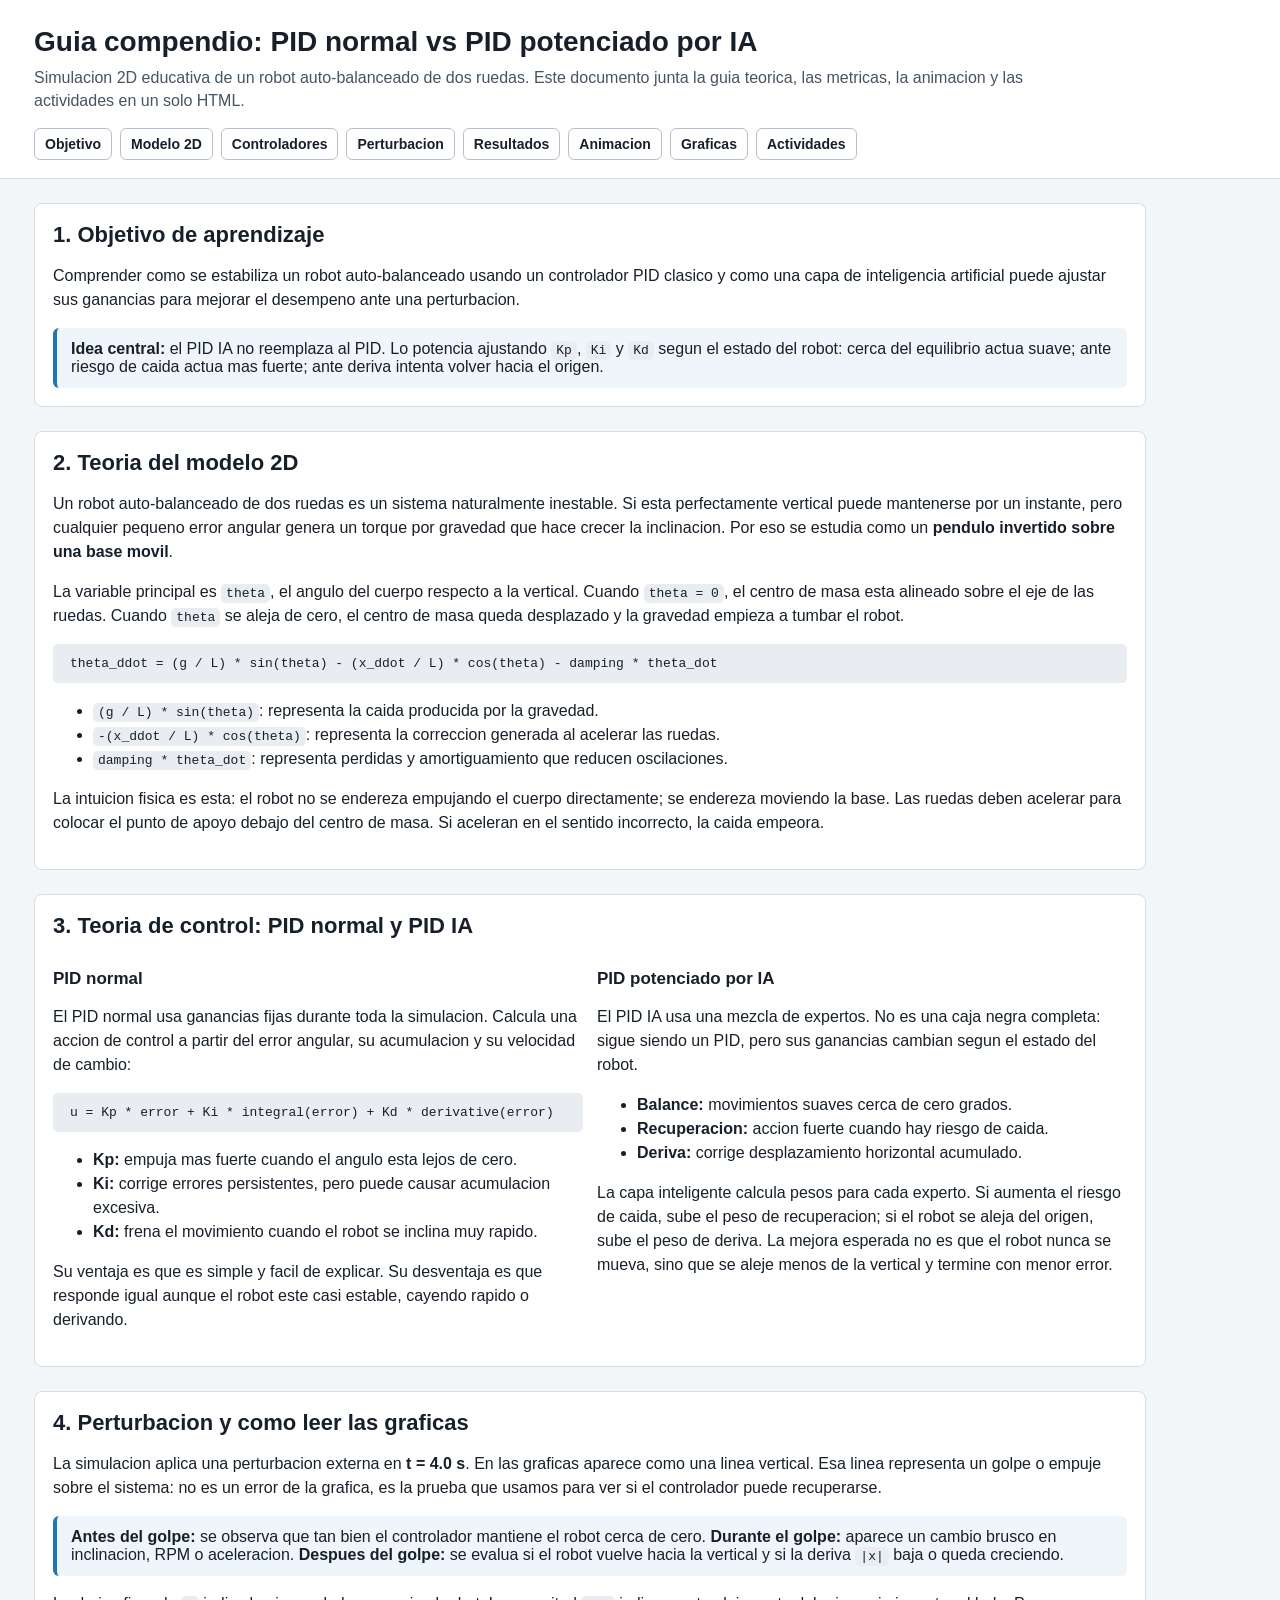
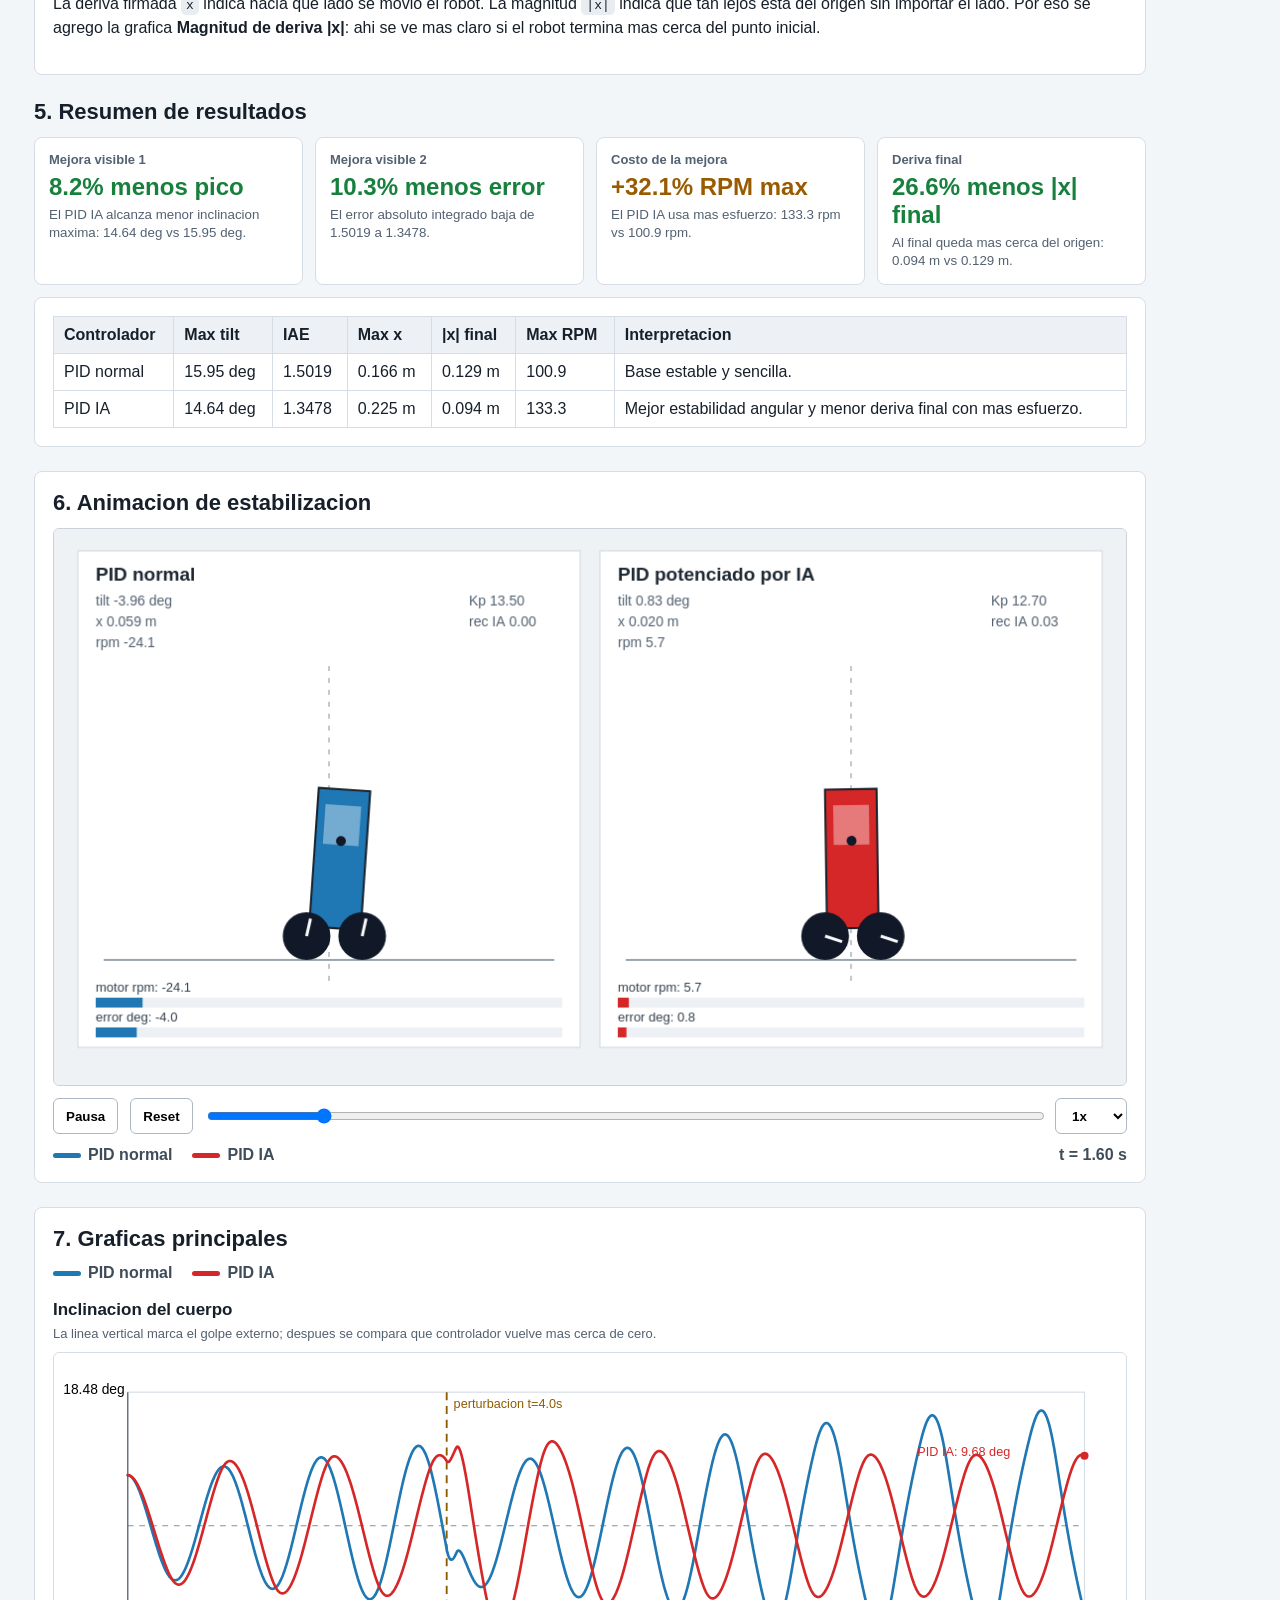
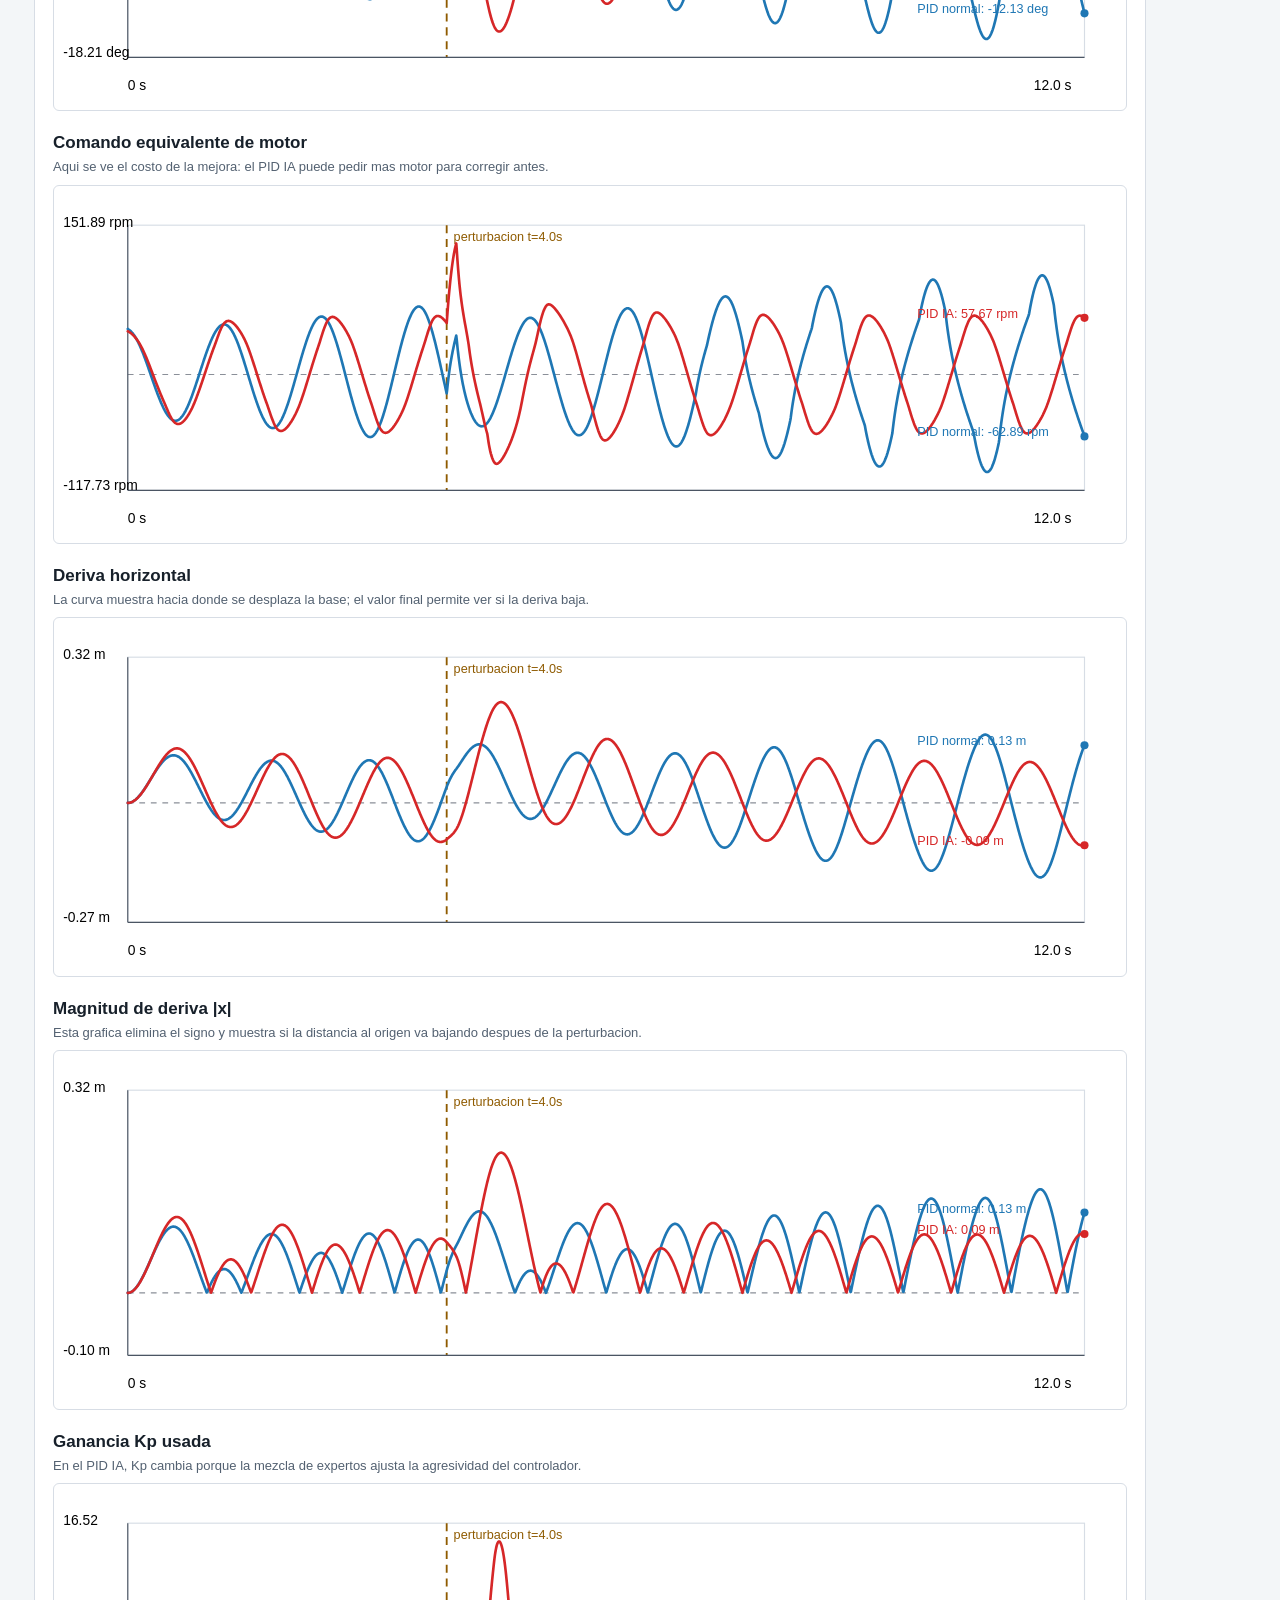
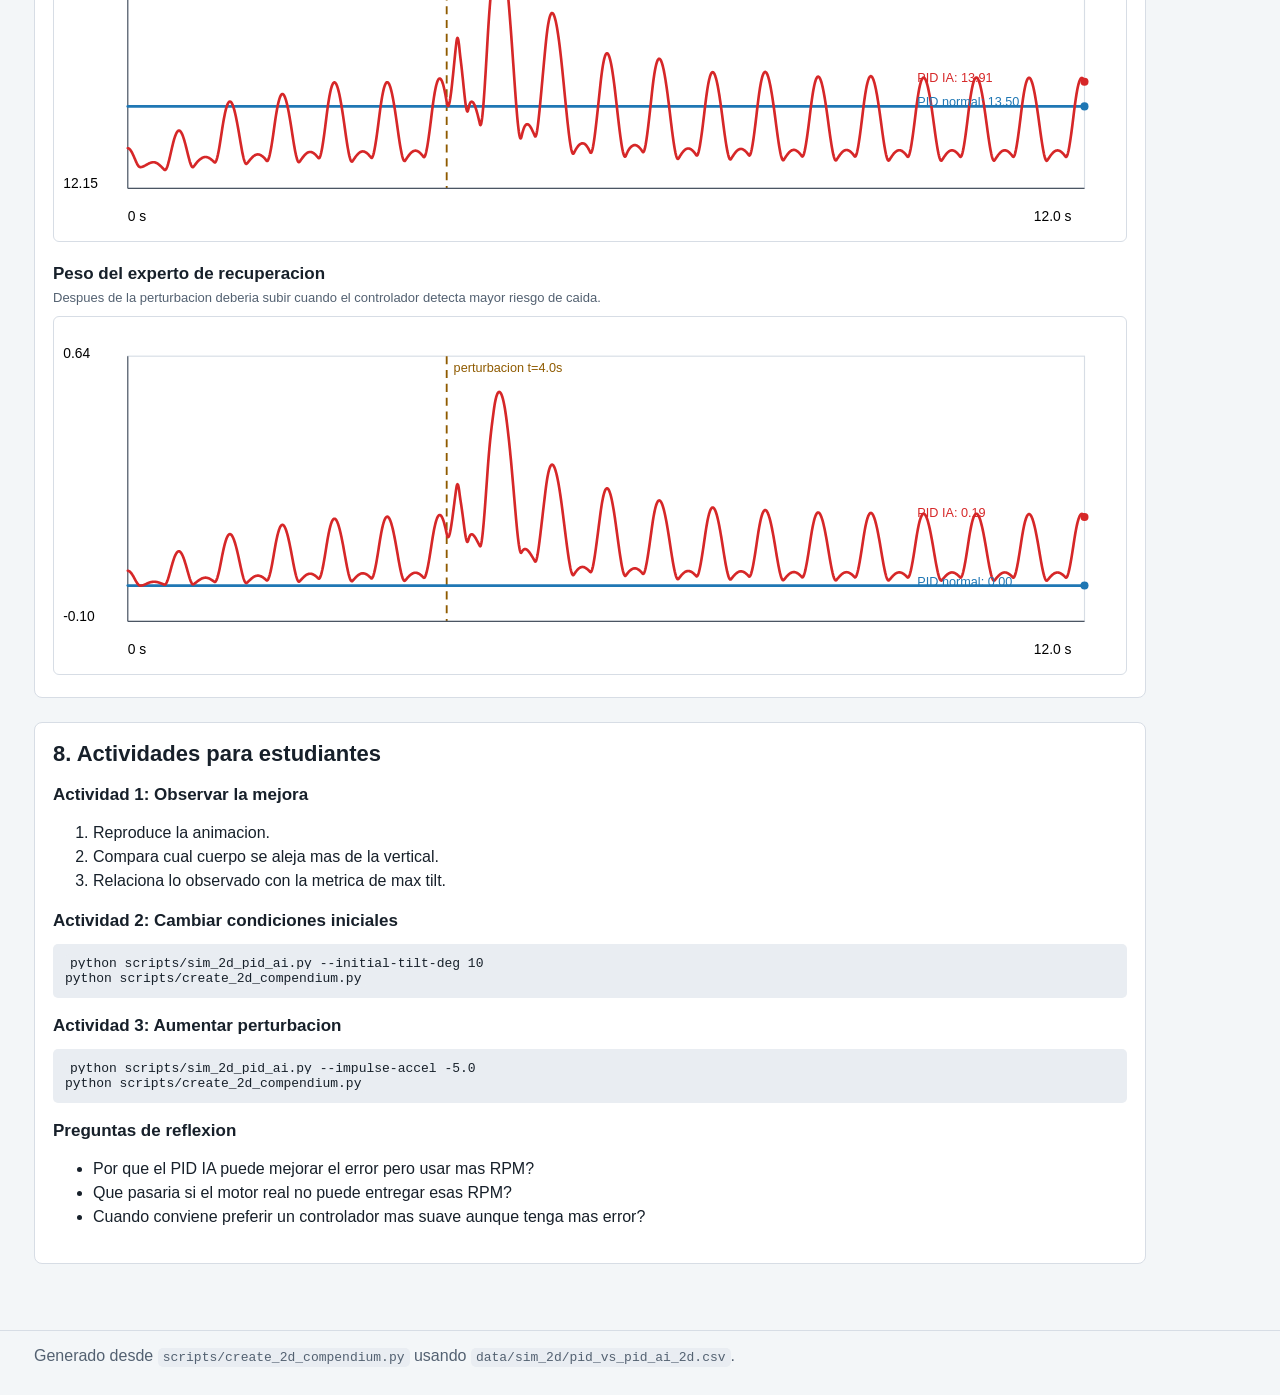
==== commit 0adf3f7e: "Expand theory explanation in 2D PID compendium" ====
--- a/docs/guia_compendio_pid_ia_2d.html
+++ b/docs/guia_compendio_pid_ia_2d.html
@@ -61,6 +61,7 @@
     <a href="#objetivo">Objetivo</a>
     <a href="#modelo">Modelo 2D</a>
     <a href="#control">Controladores</a>
+    <a href="#perturbacion">Perturbacion</a>
     <a href="#resultados">Resultados</a>
     <a href="#animacion">Animacion</a>
     <a href="#graficas">Graficas</a>
@@ -70,40 +71,59 @@
 <main>
   <section id="objetivo" class="panel">
     <h2>1. Objetivo de aprendizaje</h2>
-    <p>Comprender como se estabiliza un robot auto-balanceado usando un controlador PID clasico y como una capa de inteligencia artificial puede ajustar sus ganancias para mejorar el desempeno.</p>
-    <div class="callout"><strong>Idea central:</strong> el PID IA no reemplaza al PID. Lo potencia ajustando <code>Kp</code>, <code>Ki</code> y <code>Kd</code> segun el estado del robot.</div>
+    <p>Comprender como se estabiliza un robot auto-balanceado usando un controlador PID clasico y como una capa de inteligencia artificial puede ajustar sus ganancias para mejorar el desempeno ante una perturbacion.</p>
+    <div class="callout"><strong>Idea central:</strong> el PID IA no reemplaza al PID. Lo potencia ajustando <code>Kp</code>, <code>Ki</code> y <code>Kd</code> segun el estado del robot: cerca del equilibrio actua suave; ante riesgo de caida actua mas fuerte; ante deriva intenta volver hacia el origen.</div>
   </section>
 
   <section id="modelo" class="panel">
-    <h2>2. Modelo 2D del robot</h2>
-    <p>El robot se representa como un pendulo invertido sobre ruedas. La variable principal es <code>theta</code>, el angulo del cuerpo respecto a la vertical. Cuando <code>theta = 0</code>, el robot esta de pie.</p>
+    <h2>2. Teoria del modelo 2D</h2>
+    <p>Un robot auto-balanceado de dos ruedas es un sistema naturalmente inestable. Si esta perfectamente vertical puede mantenerse por un instante, pero cualquier pequeno error angular genera un torque por gravedad que hace crecer la inclinacion. Por eso se estudia como un <strong>pendulo invertido sobre una base movil</strong>.</p>
+    <p>La variable principal es <code>theta</code>, el angulo del cuerpo respecto a la vertical. Cuando <code>theta = 0</code>, el centro de masa esta alineado sobre el eje de las ruedas. Cuando <code>theta</code> se aleja de cero, el centro de masa queda desplazado y la gravedad empieza a tumbar el robot.</p>
     <pre><code>theta_ddot = (g / L) * sin(theta) - (x_ddot / L) * cos(theta) - damping * theta_dot</code></pre>
-    <p>Este modelo simplificado permite probar ideas de control antes de pasar a Gazebo 3D o al robot fisico.</p>
+    <ul>
+      <li><code>(g / L) * sin(theta)</code>: representa la caida producida por la gravedad.</li>
+      <li><code>-(x_ddot / L) * cos(theta)</code>: representa la correccion generada al acelerar las ruedas.</li>
+      <li><code>damping * theta_dot</code>: representa perdidas y amortiguamiento que reducen oscilaciones.</li>
+    </ul>
+    <p>La intuicion fisica es esta: el robot no se endereza empujando el cuerpo directamente; se endereza moviendo la base. Las ruedas deben acelerar para colocar el punto de apoyo debajo del centro de masa. Si aceleran en el sentido incorrecto, la caida empeora.</p>
   </section>
 
   <section id="control" class="panel">
-    <h2>3. Controladores comparados</h2>
+    <h2>3. Teoria de control: PID normal y PID IA</h2>
     <div class="two-col">
       <article>
         <h3>PID normal</h3>
-        <p>Usa ganancias fijas durante toda la simulacion:</p>
+        <p>El PID normal usa ganancias fijas durante toda la simulacion. Calcula una accion de control a partir del error angular, su acumulacion y su velocidad de cambio:</p>
         <pre><code>u = Kp * error + Ki * integral(error) + Kd * derivative(error)</code></pre>
-        <p>Es simple, explicable y muy bueno como linea base.</p>
+        <ul>
+          <li><strong>Kp:</strong> empuja mas fuerte cuando el angulo esta lejos de cero.</li>
+          <li><strong>Ki:</strong> corrige errores persistentes, pero puede causar acumulacion excesiva.</li>
+          <li><strong>Kd:</strong> frena el movimiento cuando el robot se inclina muy rapido.</li>
+        </ul>
+        <p>Su ventaja es que es simple y facil de explicar. Su desventaja es que responde igual aunque el robot este casi estable, cayendo rapido o derivando.</p>
       </article>
       <article>
         <h3>PID potenciado por IA</h3>
-        <p>Usa una mezcla de expertos para cambiar ganancias segun la situacion:</p>
+        <p>El PID IA usa una mezcla de expertos. No es una caja negra completa: sigue siendo un PID, pero sus ganancias cambian segun el estado del robot.</p>
         <ul>
           <li><strong>Balance:</strong> movimientos suaves cerca de cero grados.</li>
           <li><strong>Recuperacion:</strong> accion fuerte cuando hay riesgo de caida.</li>
           <li><strong>Deriva:</strong> corrige desplazamiento horizontal acumulado.</li>
         </ul>
+        <p>La capa inteligente calcula pesos para cada experto. Si aumenta el riesgo de caida, sube el peso de recuperacion; si el robot se aleja del origen, sube el peso de deriva. La mejora esperada no es que el robot nunca se mueva, sino que se aleje menos de la vertical y termine con menor error.</p>
       </article>
     </div>
   </section>
 
+  <section id="perturbacion" class="panel">
+    <h2>4. Perturbacion y como leer las graficas</h2>
+    <p>La simulacion aplica una perturbacion externa en <strong>t = 4.0 s</strong>. En las graficas aparece como una linea vertical. Esa linea representa un golpe o empuje sobre el sistema: no es un error de la grafica, es la prueba que usamos para ver si el controlador puede recuperarse.</p>
+    <div class="callout"><strong>Antes del golpe:</strong> se observa que tan bien el controlador mantiene el robot cerca de cero. <strong>Durante el golpe:</strong> aparece un cambio brusco en inclinacion, RPM o aceleracion. <strong>Despues del golpe:</strong> se evalua si el robot vuelve hacia la vertical y si la deriva <code>|x|</code> baja o queda creciendo.</div>
+    <p>La deriva firmada <code>x</code> indica hacia que lado se movio el robot. La magnitud <code>|x|</code> indica que tan lejos esta del origen sin importar el lado. Por eso se agrego la grafica <strong>Magnitud de deriva |x|</strong>: ahi se ve mas claro si el robot termina mas cerca del punto inicial.</p>
+  </section>
+
   <section id="resultados">
-    <h2>4. Resumen de resultados</h2>
+    <h2>5. Resumen de resultados</h2>
     <div class="grid">
       <article class="metric good"><strong>Mejora visible 1</strong><b>8.2% menos pico</b><small>El PID IA alcanza menor inclinacion maxima: 14.64 deg vs 15.95 deg.</small></article>
       <article class="metric good"><strong>Mejora visible 2</strong><b>10.3% menos error</b><small>El error absoluto integrado baja de 1.5019 a 1.3478.</small></article>
@@ -124,7 +144,7 @@
   </section>
 
   <section id="animacion" class="panel">
-    <h2>5. Animacion de estabilizacion</h2>
+    <h2>6. Animacion de estabilizacion</h2>
     <canvas id="canvas" width="1080" height="560"></canvas>
     <div class="controls">
       <button id="play" type="button">Pausa</button>
@@ -136,7 +156,7 @@
   </section>
 
   <section id="graficas" class="panel">
-    <h2>6. Graficas principales</h2>
+    <h2>7. Graficas principales</h2>
     <div class="legend"><span><i class="swatch blue"></i>PID normal</span><span><i class="swatch red"></i>PID IA</span></div>
     
 <div class="chart">
@@ -250,7 +270,7 @@
   </section>
 
   <section id="actividades" class="panel">
-    <h2>7. Actividades para estudiantes</h2>
+    <h2>8. Actividades para estudiantes</h2>
     <h3>Actividad 1: Observar la mejora</h3>
     <ol><li>Reproduce la animacion.</li><li>Compara cual cuerpo se aleja mas de la vertical.</li><li>Relaciona lo observado con la metrica de max tilt.</li></ol>
     <h3>Actividad 2: Cambiar condiciones iniciales</h3>
